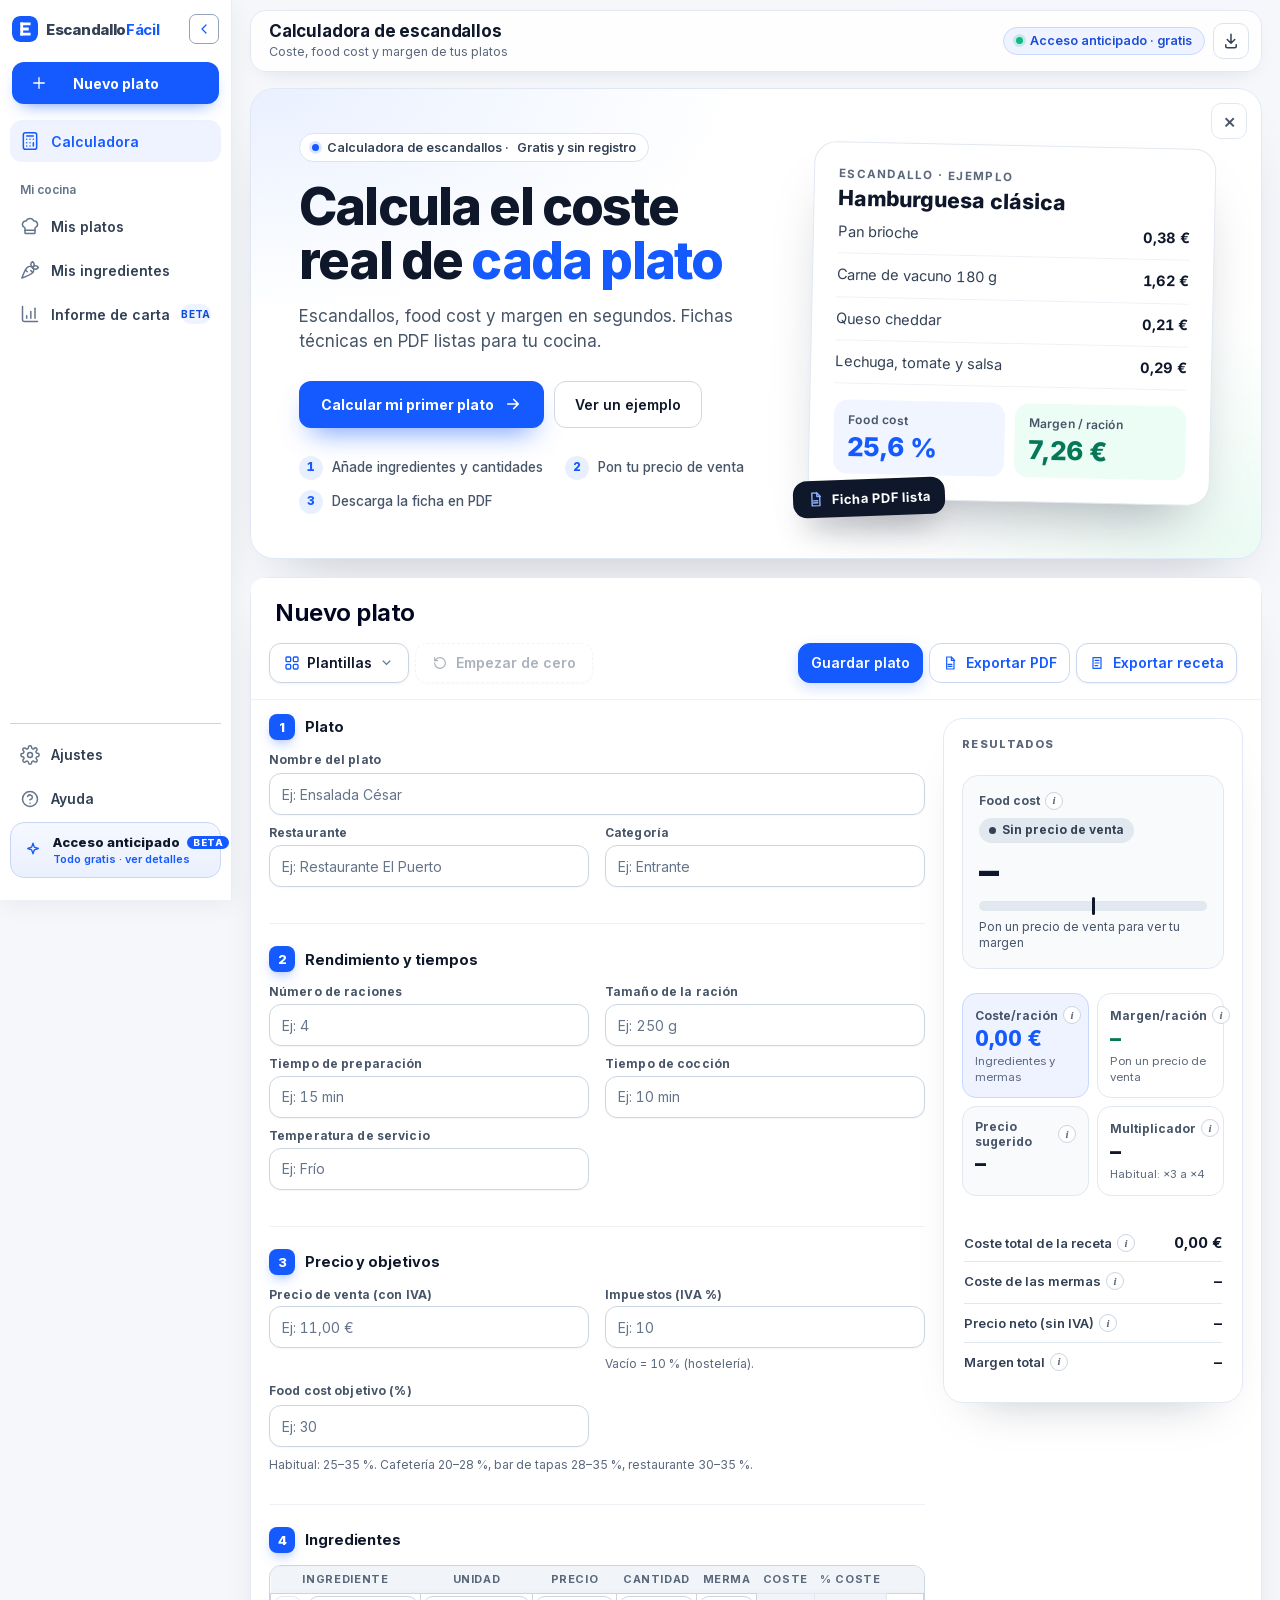
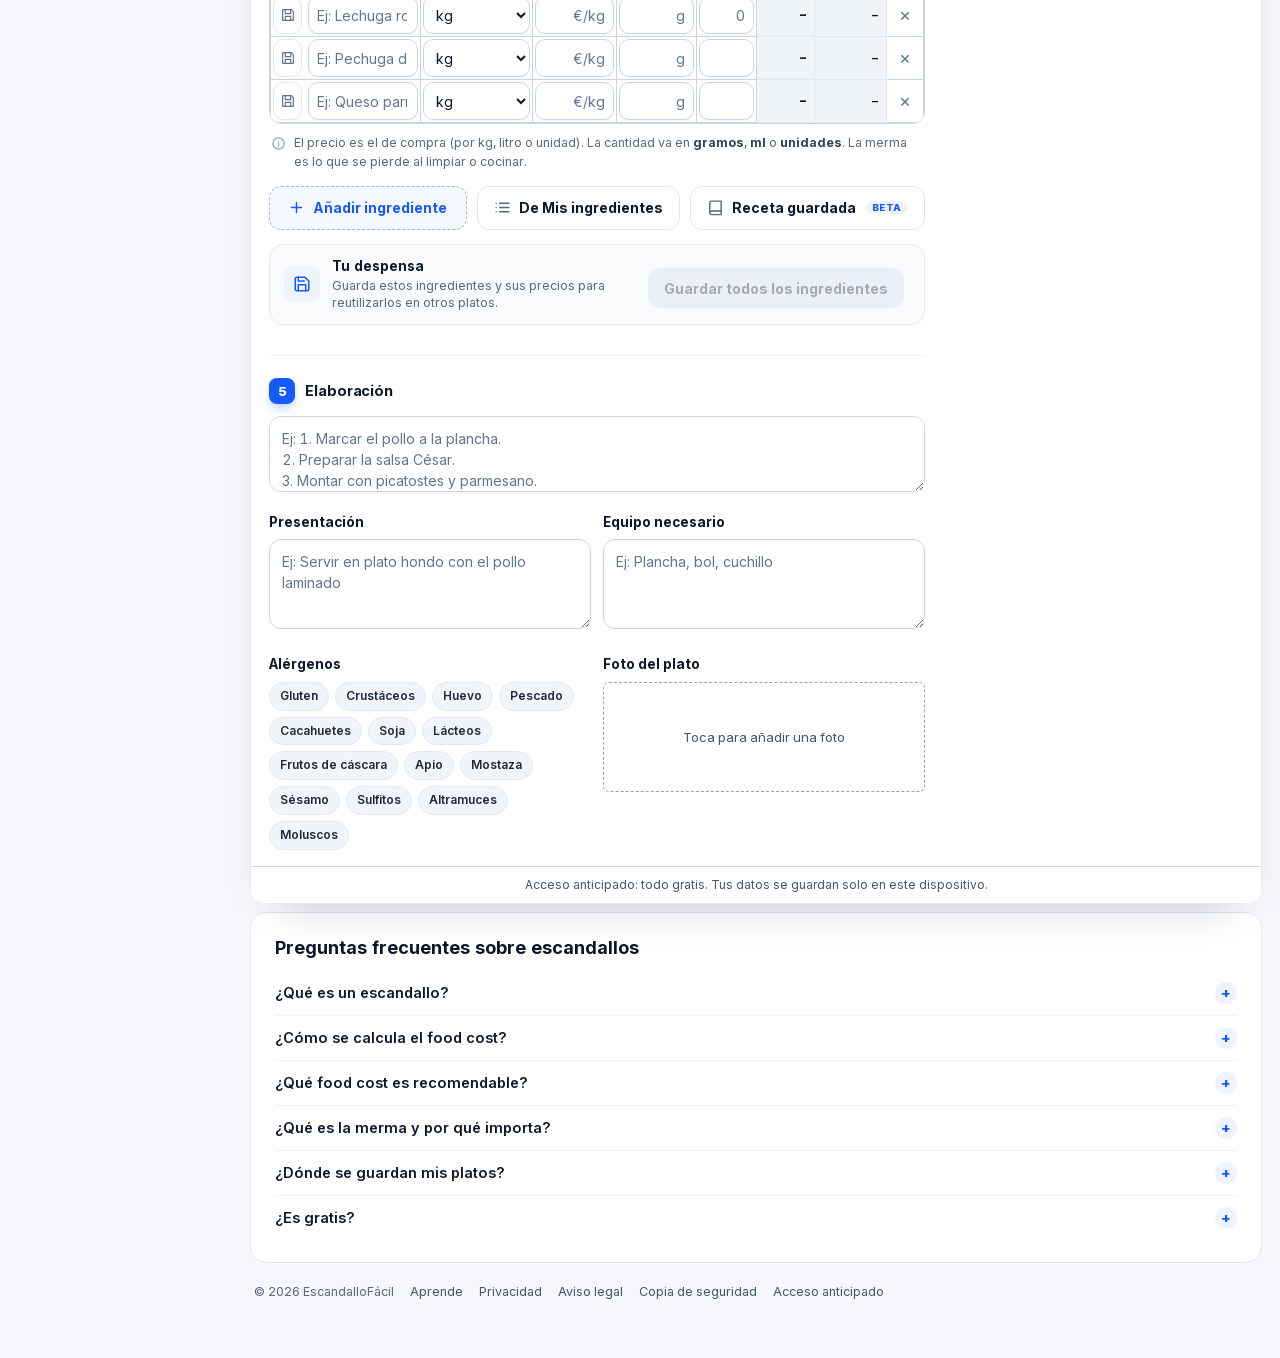
==== index.html @ 2532ffe1 "Separar el primer recuadro de la línea en Ayuda y Ajustes Co-Authored-By: Claude Opus 5.5 <noreply@a" ====
<!DOCTYPE html>
<html lang="es" data-theme="light"><head><meta content="text/html; charset=utf-8" http-equiv="Content-Type"/><meta http-equiv="Content-Security-Policy" content="default-src 'self'; script-src 'self' 'unsafe-inline' https://cdnjs.cloudflare.com https://cloud.umami.is https://gc.zgo.at https://static.cloudflareinsights.com; style-src 'self' 'unsafe-inline'; font-src 'self'; img-src 'self' data: blob:; connect-src 'self' https://cloud.umami.is https://api-gateway.umami.dev https://*.goatcounter.com https://cloudflareinsights.com; base-uri 'self'; form-action 'self'; object-src 'none'"/><meta name="referrer" content="strict-origin-when-cross-origin"/><script>/* Sin cabeceras propias en GitHub Pages: evita que otra web la incruste */if(window.top!==window.self){try{window.top.location=window.self.location}catch(e){document.documentElement.style.display="none"}}</script>
<meta content="width=device-width, initial-scale=1, viewport-fit=cover" name="viewport"/>
<meta content="Calculadora de escandallos gratis para restaurantes y bares. Calcula el coste por ración, el food cost y el margen de tus platos en segundos, sin registro." name="description"/>
<meta content="#ffffff" name="theme-color"/>
<meta content="website" property="og:type"/>
<meta content="Calculadora de escandallos gratis · EscandalloFácil" property="og:title"/>
<meta content="Calcula el coste, el food cost y el margen de tus platos en segundos. Sin registro." property="og:description"/>
<!-- SEO: sustituye escandallofacil.com por tu dominio final (p. ej. escandallofacil.com) en este archivo, robots.txt y sitemap.xml -->
<link href="https://escandallofacil.com/" rel="canonical"/>
<meta content="https://escandallofacil.com/" property="og:url"/>
<meta content="https://escandallofacil.com/og-image.png" property="og:image"/>
<meta content="1200" property="og:image:width"/><meta content="630" property="og:image:height"/>
<meta content="EscandalloFácil: calculadora de escandallos, food cost y margen" property="og:image:alt"/>
<meta content="EscandalloFácil" property="og:site_name"/>
<meta content="es_ES" property="og:locale"/>
<meta content="summary_large_image" name="twitter:card"/>
<meta content="index,follow,max-image-preview:large" name="robots"/>
<script type="application/ld+json">{"@context":"https://schema.org","@type":"WebApplication","name":"EscandalloFácil","url":"https://escandallofacil.com/","applicationCategory":"BusinessApplication","operatingSystem":"Web","inLanguage":"es","description":"Calculadora de escandallos gratis para restaurantes y bares: coste por ración, food cost, margen y fichas técnicas en PDF.","offers":{"@type":"Offer","price":"0","priceCurrency":"EUR"}}</script>
<link href="favicon.ico" rel="icon" sizes="any"/><link href="favicon.svg" rel="icon" type="image/svg+xml"/><link href="apple-touch-icon.png" rel="apple-touch-icon"/><link href="site.webmanifest" rel="manifest"/>
<title>Calculadora de escandallos gratis para restaurantes · EscandalloFácil</title>
<script type="application/ld+json">{"@context": "https://schema.org", "@type": "FAQPage", "mainEntity": [{"@type": "Question", "name": "¿Qué es un escandallo?", "acceptedAnswer": {"@type": "Answer", "text": "Es el desglose del coste de una receta: qué ingredientes lleva, cuánto de cada uno y cuánto cuesta. Con él sabes el coste real por ración y puedes fijar un precio de venta con el margen que necesitas."}}, {"@type": "Question", "name": "¿Cómo se calcula el food cost?", "acceptedAnswer": {"@type": "Answer", "text": "Food cost (%) = coste por ración ÷ precio de venta sin IVA × 100. Por ejemplo, un plato que cuesta 3 € y se vende a 12 € sin IVA tiene un food cost del 25 %. La calculadora lo hace automáticamente a partir de tus ingredientes."}}, {"@type": "Question", "name": "¿Qué food cost es recomendable?", "acceptedAnswer": {"@type": "Answer", "text": "Depende del tipo de negocio, pero muchos restaurantes trabajan con un food cost aproximado de entre el 25 % y el 35 %. Puedes fijar tu propio objetivo y la calculadora te sugiere el precio de venta para alcanzarlo."}}, {"@type": "Question", "name": "¿Qué es la merma y por qué importa?", "acceptedAnswer": {"@type": "Answer", "text": "Es la parte del producto que se pierde al limpiar, pelar o cocinar. Si no la cuentas, el coste real del plato sale más bajo de lo que es. Indica el porcentaje de merma de cada ingrediente y se incluirá en el coste."}}, {"@type": "Question", "name": "¿Dónde se guardan mis platos?", "acceptedAnswer": {"@type": "Answer", "text": "En tu propio navegador, en este dispositivo. No necesitas registrarte y nadie más los ve. Descarga una copia de seguridad de vez en cuando para no perderlos si borras los datos del navegador o cambias de dispositivo."}}, {"@type": "Question", "name": "¿Es gratis?", "acceptedAnswer": {"@type": "Answer", "text": "Sí. EscandalloFácil está en acceso anticipado y todas las funciones son gratuitas. Más adelante llegarán cuentas con sincronización en la nube; lo que guardes en tu dispositivo seguirá siendo tuyo."}}]}</script>
<link as="font" crossorigin="" href="fonts/InterVariable.woff2" rel="preload" type="font/woff2"/>
<style>@font-face{font-family:"Inter";font-style:normal;font-weight:100 900;font-display:swap;src:url("fonts/InterVariable.woff2") format("woff2")}</style>
<style>
:root{--bg:#e2e8f0;--paper:#ffffff;--ink:#14213d;--mute:#64748b;--line:#cbd5e1;--navy:#0b2a5b;--navyink:#ffffff;--cell:#eef2fa;--ok:#18794e;--warn:#b27700;--bad:#c0392b;--okbg:#ddf3e8;--warnbg:#fbefcf;--badbg:#fbe0dc;--lock:#145aff;
box-sizing:border-box;padding-top:env(safe-area-inset-top,0px);padding-bottom:env(safe-area-inset-bottom,0px)}
@media (prefers-color-scheme:dark){:root:not([data-theme="light"]){--bg:#0c1220;--paper:#141d33;--ink:#e6ecfa;--mute:#9aa8c9;--line:#2a3757;--navy:#1d4390;--cell:#1a2542;--ok:#4cc98a;--warn:#e6b341;--bad:#f0756a;--okbg:#17372a;--warnbg:#38301a;--badbg:#3c201d;color-scheme:dark}}
:root[data-theme="dark"]{--bg:#0c1220;--paper:#141d33;--ink:#e6ecfa;--mute:#9aa8c9;--line:#2a3757;--navy:#1d4390;--cell:#1a2542;--ok:#4cc98a;--warn:#e6b341;--bad:#f0756a;--okbg:#17372a;--warnbg:#38301a;--badbg:#3c201d;color-scheme:dark}
*{box-sizing:border-box}
html{scroll-padding-top:env(safe-area-inset-top,0px)}
body{margin:0;background:var(--bg);color:var(--ink);font:15px/1.4 Inter,system-ui,-apple-system,"Segoe UI",sans-serif}
.sheet{max-width:880px;margin:14px auto;background:var(--paper);border:1px solid var(--line);border-radius:6px;overflow:hidden}
.title{background:var(--navy);color:var(--navyink);padding:14px 16px;text-align:center;font-weight:800;font-size:22px;word-break:break-word}
.full{grid-column:1/-1}.f.full>span{flex:0 0 calc((100% - 18px)/2*.46)}.full input{font-weight:800}
@media(max-width:600px){.f.full>span{flex:0 0 46%}}
.title input{background:none;border:0;border-bottom:1px dashed rgba(255,255,255,.4);color:#ffffff;font:800 22px Inter,sans-serif;width:100%;text-align:center;padding:2px}
.title input::placeholder{color:rgba(255,255,255,.6)}
.tools{display:flex;flex-wrap:wrap;gap:6px;padding:10px 12px;border-bottom:1px solid var(--line);background:var(--cell)}
.tools button{font:700 13px Inter,sans-serif;padding:8px 11px;border-radius:6px;border:1px solid var(--line);background:var(--paper);color:var(--ink);cursor:pointer}
.tools .lk::before{content:"🔒 ";font-size:12px}
.tools .sp{flex:1}
.pad{padding:14px}
.h{background:var(--navy);color:var(--navyink);font-weight:800;font-size:13px;padding:6px 10px;margin:16px 0 8px;border-radius:3px}
.grid{display:grid;grid-template-columns:1fr 1fr;gap:10px 18px}
@media(max-width:600px){.grid{grid-template-columns:1fr}}
.f{display:flex;align-items:center;gap:8px}
.f>span{flex:0 0 46%;font-size:13px;font-weight:600;color:var(--mute)}
input,select,textarea{font:inherit;color:var(--ink);background:var(--cell);border:1px solid var(--line);border-radius:4px;padding:7px 8px;width:100%;min-width:0}
input:focus,select:focus,textarea:focus,button:focus-visible{outline:2px solid var(--navy);outline-offset:1px}
.out{background:var(--paper);border:1px solid var(--line);border-radius:4px;padding:7px 8px;font-weight:800;width:100%;min-height:36px}
.tw{overflow-x:auto}
table{border-collapse:collapse;width:100%;min-width:640px}
th{background:var(--navy);color:var(--navyink);font-size:12px;padding:7px 6px;text-align:center}
td{border:1px solid var(--line);padding:0}
td input,td select{border:0;border-radius:0;background:transparent;padding:8px 6px}
td.c{text-align:right;padding:8px 8px;font-weight:600;background:var(--cell);white-space:nowrap}
td.x{width:34px;text-align:center}
.x button{border:0;background:none;color:var(--mute);font-size:18px;cursor:pointer}
.add{margin-top:8px;border:1px dashed var(--line);background:none;color:var(--navy);font:700 13px Inter,sans-serif;padding:8px 12px;border-radius:5px;cursor:pointer}
:root[data-theme="dark"] .add,:root:not([data-theme="light"]) .add{color:inherit}
.tot{display:grid;grid-template-columns:repeat(4,1fr);gap:8px;margin-top:14px}
@media(max-width:600px){.tot{grid-template-columns:1fr 1fr}}
.k{background:var(--cell);border:1px solid var(--line);border-radius:6px;padding:10px}
.k span{display:block;font-size:12px;color:var(--mute);font-weight:600}
.k b{font-size:20px}
.badge{display:inline-block;margin-top:10px;padding:5px 12px;border-radius:99px;font-weight:800;font-size:13px}
.ok{background:var(--okbg);color:var(--ok)}.warn{background:var(--warnbg);color:var(--warn)}.bad{background:var(--badbg);color:var(--bad)}
textarea{min-height:130px;resize:vertical}
.two{display:grid;grid-template-columns:1fr 1fr;gap:12px}
@media(max-width:600px){.two{grid-template-columns:1fr}}
.photo{border:1px dashed var(--line);border-radius:6px;min-height:130px;display:flex;align-items:center;justify-content:center;color:var(--mute);font-size:13px;cursor:pointer;overflow:hidden;text-align:center;padding:8px}
.photo img{max-width:100%;max-height:220px;display:block}
.al{display:flex;flex-wrap:wrap;gap:6px}
.al label{cursor:pointer}
.al input{position:absolute;opacity:0;width:0}
.al span{display:inline-block;padding:6px 11px;border:1px solid var(--line);border-radius:99px;font-size:13px;font-weight:600;background:var(--cell)}
.al input:checked+span{background:var(--navy);color:var(--navyink);border-color:var(--navy)}
.al input:focus-visible+span{outline:2px solid var(--navy);outline-offset:1px}
.foot{padding:12px 14px;color:var(--mute);font-size:12px;text-align:center;border-top:1px solid var(--line)}
dialog{border:1px solid var(--line);border-radius:12px;background:var(--paper);color:var(--ink);max-width:400px;width:calc(100% - 28px);padding:22px}
dialog::backdrop{background:rgba(15,23,42,.6)}
dialog h2{margin:0 0 4px;font-size:21px;font-weight:800}
dialog ul{padding-left:20px;margin:12px 0}
dialog li{margin:5px 0}
.price{font-size:26px;font-weight:800;margin:4px 0}
.price small{font-size:13px;color:var(--mute);font-weight:600}
.cta{width:100%;border:0;background:var(--lock);color:#ffffff;font:800 15px Inter,sans-serif;padding:12px;border-radius:8px;cursor:default;opacity:.85}
.close{width:100%;margin-top:8px;border:0;background:none;color:var(--mute);font:600 14px Inter,sans-serif;padding:8px;cursor:pointer}
.tools .ex{background:var(--navy);color:var(--navyink);border-color:var(--navy)}
.mk{display:none}
@media print{
:root:root:root{--bg:#ffffff;--paper:#ffffff;--ink:#14213d;--mute:#64748b;--line:#cbd5e1;--navy:#0b2a5b;--cell:#eef2fa;color-scheme:light}
body{background:#ffffff;-webkit-print-color-adjust:exact;print-color-adjust:exact}
.sheet{margin:0;border:0;border-radius:0}
.tools,.add,.x,.foot{display:none}
.mk{display:block;text-align:center;color:#5b687c;font-size:12px;padding:10px;border-top:1px solid #cbd5e1}
.tw{overflow:visible}table{min-width:0}
body.rec .cst,body.rec .tot,body.rec #sem,body.rec th:nth-child(3),body.rec td:nth-child(3),body.rec th:nth-child(5),body.rec td:nth-child(5),body.rec th:nth-child(6),body.rec td:nth-child(6),body.rec th:nth-child(7),body.rec td:nth-child(7),th:nth-child(8){display:none}
}
.lkb::before{content:"🔒 ";font-size:12px}
@media screen{.tools{display:grid;grid-template-columns:repeat(4,1fr);gap:8px;padding:12px}.tools .sp{display:none}.tools button{padding:11px 10px;font-size:14px;border-radius:10px;text-align:center}.tools .ex{order:1;grid-column:span 2}.tools .lk{order:2}.tools #limpiar{order:3;grid-column:1/-1;justify-self:center;width:auto;margin-top:12px;padding:9px 22px;background:none;border:1px dashed var(--line);color:var(--mute);font-weight:600}}
.add+.add{margin-left:8px}
@media screen and (max-width:600px){.add+.add{margin-left:0;margin-top:8px}}
@media screen and (max-width:600px){
input,select,textarea{font-size:16px}
.sheet{margin:0;border:0;border-radius:0}
.title{padding:16px 12px;font-size:20px}
.tools{display:grid;grid-template-columns:1fr 1fr;gap:8px;padding:10px}
.tools .sp{display:none}
.tools button{width:100%;padding:13px 6px;font-size:14px}
.tools .ex{order:-1}
.pad{padding:4px 12px 18px}
.grid{grid-template-columns:1fr 1fr;gap:10px}
.f,.f.full{flex-direction:column;align-items:stretch;gap:4px}
.f>span,.f.full>span{flex:none;font-size:12px}
.full{grid-column:1/-1}
.h{margin:22px 0 10px}
.tw{overflow:visible}
table,tbody{display:block;min-width:0;width:100%}
thead{display:none}
tr{display:grid;grid-template-columns:repeat(3,1fr);gap:8px;position:relative;border:1px solid var(--line);border-radius:12px;padding:12px;margin-bottom:10px;background:var(--paper)}
tr td{display:block;border:0;padding:0;min-width:0}
tr td::before{display:block;font-size:11px;font-weight:600;color:var(--mute);margin-bottom:3px;white-space:normal}
tr td:nth-child(1)::before{content:"Ingrediente"}
tr td:nth-child(2)::before{content:"Unidad"}
tr td:nth-child(3)::before{content:"Precio €/ud"}
tr td:nth-child(4)::before{content:"Cantidad"}
tr td:nth-child(5)::before{content:"Merma %"}
tr td:nth-child(6)::before{content:"Coste"}
tr td:nth-child(7)::before{content:"% coste"}
tr td:nth-child(1){grid-column:1/-1;padding-right:40px}
tr td input,tr td select{background:var(--cell);border:1px solid var(--line);border-radius:8px;padding:10px}
tr td.c{text-align:left;padding:10px;border-radius:8px;background:var(--cell);font-weight:700}
tr td.c::before{margin-bottom:1px}
tr td.x{position:absolute;top:6px;right:6px;width:auto;padding:0}
tr td.x::before{content:none}
.x button{font-size:24px;padding:2px 10px}
.add{width:100%;padding:13px}
textarea{min-height:110px}
.tot{gap:8px}
dialog{padding:20px}
.cta,.close{padding:14px}
}
@media screen and (max-width:600px){.tools .ex{grid-column:auto}}
.cta2{width:100%;border:0;background:var(--bad);color:#ffffff;font:800 15px Inter,sans-serif;padding:13px;border-radius:8px;cursor:pointer}
:root{--bg:#e2e8f0;--paper:#ffffff;--ink:#0c1730;--mute:#475569;--line:#94a3b8;--navy:#0b2a5b;--cell:#e8eef9;--field:#ffffff;--focus:#0b2a5b}
@media (prefers-color-scheme:dark){:root:not([data-theme="light"]){--bg:#080d19;--paper:#101828;--ink:#f4f7ff;--mute:#b9c5e0;--line:#42527c;--navy:#2858b5;--cell:#1a2644;--field:#0a1020;--focus:#8db4ff;color-scheme:dark}}
:root[data-theme="dark"]{--bg:#080d19;--paper:#101828;--ink:#f4f7ff;--mute:#b9c5e0;--line:#42527c;--navy:#2858b5;--cell:#1a2644;--field:#0a1020;--focus:#8db4ff;color-scheme:dark}
.sheet{border:1px solid var(--line);box-shadow:0 14px 36px -16px rgba(15,23,42,.45)}
input,select,textarea{background:var(--field);border:1px solid var(--line);color:var(--ink)}
input::placeholder,textarea::placeholder{color:var(--mute);opacity:.7}
select,select option,select optgroup{background-color:var(--field);color:var(--ink)}
select option:checked{background-color:var(--navy);color:#ffffff}
input:focus,select:focus,textarea:focus,button:focus-visible{outline:2px solid var(--focus);outline-offset:1px}
td{border-color:var(--line)}
td input,td select{background:transparent;border:0}
td.c,.k,.al span{border-color:var(--line)}
.k{border:1px solid var(--line)}
.f>span{color:var(--mute);font-weight:700}
.tools button{border-color:var(--line)}
.tools .ex{border-color:var(--navy)}
.photo{border-color:var(--line)}
@media screen and (max-width:600px){tr td input,tr td select{background:var(--field)}}
@media print{:root:root:root{--field:#ffffff;--focus:#0b2a5b}}
.tools #limpiar:disabled{opacity:.45;cursor:not-allowed}
@media screen and (min-width:601px){.tot{grid-template-columns:repeat(3,1fr);gap:12px}}
.tot .k{text-align:center;padding:14px 10px}
.tot .k:nth-child(6){order:3}.tot .k:nth-child(5){order:4}.tot .k:nth-child(3){order:5}.tot .k:nth-child(4){order:6}
#sem{text-align:center}
.intro{max-width:880px;margin:18px auto 0;padding:0 14px;text-align:center}
.intro h1{margin:0 0 4px;font-size:24px;font-weight:800;color:var(--ink)}
.intro p{margin:0 0 12px;color:var(--mute);font-size:15px}
.plans{display:grid;grid-template-columns:1fr 1fr;gap:10px;margin:18px 0 14px}
.plan{position:relative;text-align:left;background:var(--field);border:2px solid var(--line);color:var(--ink);border-radius:12px;padding:14px 10px 10px;cursor:pointer;font-family:inherit}
.plan.on{border-color:var(--navy);background:var(--cell)}
.plan b{font-size:13px}
.plan .pp{display:block;font-weight:800;font-size:22px;margin-top:2px}
.plan .pp small{font-size:12px;color:var(--mute);font-weight:600;margin-left:2px}
.plan em{display:block;font-style:normal;font-size:11px;color:var(--mute);margin-top:3px;line-height:1.3}
.plan .tag{position:absolute;top:-10px;right:8px;background:var(--ok);color:#ffffff;font-style:normal;font-size:11px;font-weight:800;padding:2px 9px;border-radius:99px}
.tools #limpiar:not(:disabled){background:#b9382c;color:#ffffff;border:1px solid #b9382c;font-weight:800;cursor:pointer}
.xc{position:absolute;top:10px;right:12px;width:34px;height:34px;border:0;background:none;color:var(--mute);font-size:28px;line-height:1;cursor:pointer;border-radius:50%}
.xc:hover{background:var(--cell);color:var(--ink)}
dialog h2{padding-right:30px}
.hint{margin:10px 0 0;color:var(--mute);font-size:12.5px}
.photo{position:relative}
.rmph{position:absolute;top:8px;right:8px;width:32px;height:32px;border-radius:50%;border:0;background:rgba(15,23,42,.7);color:#ffffff;font-size:22px;line-height:1;cursor:pointer}
.rmph:hover{background:#0f172a}
.tplbtn{display:flex;align-items:center;gap:10px;width:100%;margin:12px 0 16px;padding:11px 14px;border:1px dashed var(--line);border-radius:12px;background:var(--cell);color:var(--ink);font:700 14px Inter,system-ui,sans-serif;cursor:pointer;text-align:left}
.tplbtn small{color:var(--mute);font-weight:600;font-size:12px}
.tplbtn i{margin-left:auto;font-style:normal;font-size:22px;color:var(--mute);line-height:1}
.tplbtn:hover{border-color:var(--navy)}
dialog.wide{max-width:620px;max-height:88vh}
.tfs{display:flex;flex-wrap:wrap;gap:6px;margin:14px 0}
.tf{border:1px solid var(--line);background:var(--field);color:var(--ink);border-radius:99px;padding:7px 14px;font:700 13px Inter,system-ui,sans-serif;cursor:pointer}
.tf.on{background:var(--navy);color:#ffffff;border-color:var(--navy)}
.tgrid{display:grid;grid-template-columns:repeat(3,1fr);gap:10px}
.tcard{display:flex;flex-direction:column;align-items:center;text-align:center;gap:3px;padding:14px 8px;border:1px solid var(--line);border-radius:14px;background:var(--field);color:var(--ink);cursor:pointer;font-family:inherit}
.tcard:hover{border-color:var(--navy);background:var(--cell)}
.tcard .te{font-size:32px;line-height:1.25}
.tcard b{font-size:14px}
.tcard small{color:var(--mute);font-size:11.5px;line-height:1.3}
@media screen and (max-width:600px){.tplbtn small{display:none}.tgrid{grid-template-columns:1fr 1fr}}
.tpl{margin:12px 0 6px;padding:12px;border:1px solid var(--line);border-radius:12px;background:var(--cell)}
.tpl .th{font-weight:800;font-size:14px;margin-bottom:6px}
.tpl .th small{font-weight:600;color:var(--mute);font-size:12px}
.tg{display:flex;flex-wrap:wrap;gap:6px;align-items:center;margin:6px 0}
.tg b{font-size:12px;color:var(--mute);min-width:56px}
.tc{border:1px solid var(--line);background:var(--paper);color:var(--ink);border-radius:99px;padding:7px 12px;font:600 13px Inter,system-ui,sans-serif;cursor:pointer}
.tc:hover{border-color:var(--navy)}
.tc.on{background:var(--navy);color:#ffffff;border-color:var(--navy)}
@media screen and (max-width:600px){.tg b{flex:0 0 100%;min-width:0}.tpl{padding:10px}}
@media screen and (max-width:600px){.tot .k span{min-height:2.6em;display:flex;align-items:center;justify-content:center}}
@media screen{
input,select,textarea{border-radius:8px;transition:border-color .15s,box-shadow .15s,background-color .15s;box-shadow:inset 0 1px 2px rgba(15,23,42,.06)}
input:hover,select:hover,textarea:hover{border-color:var(--mute)}
input:focus,select:focus,textarea:focus{outline:0;border-color:var(--focus);box-shadow:0 0 0 3px color-mix(in srgb,var(--focus) 22%,transparent)}
.f>span{font-size:13px;letter-spacing:.01em}
.title input{border-bottom-style:solid;border-bottom-color:rgba(255,255,255,.3);border-radius:0;box-shadow:none}
.title input:focus{box-shadow:none;border-bottom-color:#ffffff}
td input,td select{box-shadow:none;border-radius:6px}
td input:hover,td select:hover{background:color-mix(in srgb,var(--cell) 60%,transparent)}
td input:focus,td select:focus{background:var(--field);box-shadow:inset 0 0 0 2px var(--focus)}
tbody tr{transition:background-color .15s}
tbody tr:hover{background:color-mix(in srgb,var(--cell) 45%,transparent)}
input[type=number]{-moz-appearance:textfield;appearance:textfield}
input[type=number]::-webkit-inner-spin-button,input[type=number]::-webkit-outer-spin-button{-webkit-appearance:none;margin:0}
td input.p,td input.q,td input.m{text-align:right;font-variant-numeric:tabular-nums}
textarea{line-height:1.5}
}
@media screen and (max-width:600px){td input,td select{border:1px solid var(--line);box-shadow:none}td input:focus,td select:focus{border-color:var(--focus);box-shadow:0 0 0 3px color-mix(in srgb,var(--focus) 22%,transparent)}}
.vh{position:absolute;width:1px;height:1px;opacity:0;overflow:hidden;pointer-events:none}
.photo:focus-visible{outline:2px solid var(--focus);outline-offset:2px}
.pbtn{display:flex;align-items:center;gap:12px;width:100%;margin-bottom:8px;padding:14px 16px;border:1px solid var(--line);border-radius:12px;background:var(--field);color:var(--ink);font:700 15px Inter,system-ui,sans-serif;cursor:pointer;text-align:left}
.pbtn span{font-size:22px}.pbtn:hover{border-color:var(--navy);background:var(--cell)}
.tplx{margin:4px 0 18px;padding:14px 0 4px;border-bottom:1px solid var(--line)}
.tplh{display:flex;flex-wrap:wrap;align-items:flex-end;justify-content:space-between;gap:10px 16px;margin-bottom:10px}
.tplh b{display:block;font:800 15px Inter,system-ui,sans-serif}
.tplh small{display:block;color:var(--mute);font-size:12.5px;margin-top:2px}
.tplx .tfs{margin:0}
.tplx .tf{padding:5px 12px;font-size:12.5px}
.tcard.on{border-color:var(--navy);background:var(--cell);box-shadow:inset 0 0 0 1px var(--navy)}
@media print{.tplx{display:none}}
.tstrip{display:flex;gap:10px;overflow-x:auto;scroll-snap-type:x mandatory;padding:2px 2px 12px;scrollbar-width:thin;-webkit-overflow-scrolling:touch}
.tstrip .tcard{flex:0 0 132px;scroll-snap-align:start;padding:12px 8px;transition:border-color .15s,background-color .15s,transform .15s}
.tstrip .tcard:hover{transform:translateY(-2px)}
.tstrip .tcard .te{font-size:26px}
.tstrip .tcard b{font-size:13px;line-height:1.25}
@media screen and (max-width:600px){.tstrip{margin:0 -4px}.tstrip .tcard{flex-basis:118px}.tplx .tfs{width:100%}}
@media screen and (min-width:601px){
td{padding:3px}
td input,td select{border:1px solid var(--line);border-radius:6px;background:var(--field);padding:8px 8px}
td input:hover,td select:hover{border-color:var(--mute);background:var(--field)}
td input:focus,td select:focus{border-color:var(--focus);background:var(--field);box-shadow:0 0 0 3px color-mix(in srgb,var(--focus) 22%,transparent)}
td.c{padding:8px}
td:nth-child(2){min-width:112px}
td select{padding:8px 4px 8px 6px;text-overflow:clip}
}

:root:root:root{--bg:#0f172a;--paper:#0f172a;--cell:#0f172a;--field:#0f172a;--line:#1e293b;--mute:#94a3b8;--ink:#f1f5f9;--navy:#145aff;--focus:#145aff;color-scheme:dark}
body{background:radial-gradient(900px 420px at 50% -140px,rgba(20,90,255,.14),transparent),#0f172a}
.nav{position:sticky;top:0;z-index:50;background:rgba(15,23,42,.8);backdrop-filter:blur(14px);-webkit-backdrop-filter:blur(14px);border-bottom:1px solid var(--line)}
.nav-in{max-width:1000px;margin:0 auto;display:flex;align-items:center;gap:14px;padding:10px 16px}
.brand{display:flex;align-items:center;gap:9px;font-weight:800;font-size:17px;color:var(--ink);text-decoration:none;letter-spacing:-.02em;white-space:nowrap}
.brand b{color:#145aff}
.logo{width:28px;height:28px;border-radius:8px;display:grid;place-items:center;background:#145aff;color:#ffffff;font-size:15px}
.links{display:flex;gap:2px;margin-left:10px}
.links button{background:none;border:0;color:var(--mute);font:600 14px Inter,system-ui,sans-serif;padding:8px 12px;border-radius:8px;cursor:pointer;white-space:nowrap}
.links button:hover{background:var(--cell);color:var(--ink)}
.links .lk::before{content:"🔒 ";font-size:10px}
.acct{margin-left:auto;display:flex;gap:8px}
.acct button{font:700 14px Inter,system-ui,sans-serif;padding:9px 15px;border-radius:9px;cursor:pointer;white-space:nowrap}
.ghost{background:transparent;border:1px solid var(--line);color:var(--ink)}
.ghost:hover{border-color:var(--mute)}
.prim{border:0;color:#ffffff;background:#145aff}
.prim:hover{filter:brightness(1.1)}
.intro{padding:38px 16px 10px;max-width:none}
.intro h1{font-size:clamp(28px,5vw,42px);letter-spacing:-.035em;background:linear-gradient(180deg,#ffffff,#94a3b8);-webkit-background-clip:text;background-clip:text;color:transparent}
.intro p{color:var(--mute);max-width:560px;margin:8px auto 18px;font-size:16px}
.sheet{max-width:980px;background:var(--paper);border:1px solid var(--line);border-radius:18px;box-shadow:0 40px 90px -40px #0f172a,0 0 0 1px rgba(255,255,255,.02) inset;overflow:hidden}
.title{background:linear-gradient(180deg,#0f172a,#0f172a);border-bottom:1px solid var(--line);color:var(--ink);text-align:left;padding:20px 24px;font-size:22px;letter-spacing:-.02em}
.tools{display:flex;flex-wrap:wrap;gap:8px;align-items:center;background:var(--paper);border-bottom:1px solid var(--line);padding:12px 24px}
.tools button{width:auto;grid-column:auto;order:0;margin:0;padding:10px 16px;border-radius:10px;font-size:14px}
.tools .lk{order:1}.tools #limpiar{order:2;justify-self:auto;margin:0;padding:10px 16px}.tools .sp{display:block;flex:1;order:3}.tools .ex{order:4;grid-column:auto;background:var(--cell);border:1px solid var(--line);color:var(--ink)}
.tools .ex:hover{border-color:var(--navy)}
.tools #bpdf{background:#145aff;border:0;color:#ffffff}
.pad{padding:8px 24px 26px}
.h{background:none;border:0;border-bottom:1px solid var(--line);border-radius:0;color:var(--mute);font:800 12px Inter,system-ui,sans-serif;letter-spacing:.12em;text-transform:uppercase;padding:0 0 10px;margin:30px 0 14px;position:relative}
.h::after{content:"";position:absolute;left:0;bottom:-1px;width:38px;height:2px;background:#145aff}
input,select,textarea{background:var(--field);border-color:var(--line);border-radius:10px}
input:focus,select:focus,textarea:focus{border-color:var(--focus);box-shadow:0 0 0 3px rgba(20,90,255,.22)}
.tw{border:1px solid var(--line);border-radius:12px;overflow:hidden}
th{background:#0f172a;color:var(--mute);font-size:11px;text-transform:uppercase;letter-spacing:.06em}
td.c{background:#0f172a}
.k{background:linear-gradient(180deg,#0f172a,#0f172a);border:1px solid var(--line);border-radius:14px}
.tot .k b{font-size:24px}
.tcard{background:var(--cell);border-color:var(--line)}
.tcard:hover,.tcard.on{border-color:#145aff;box-shadow:0 0 0 1px #145aff inset}
.tf.on,.tc.on{background:#145aff;color:#ffffff;border-color:transparent}
.al input:checked+span{background:#145aff;border-color:#145aff;color:#ffffff}
.foot{background:var(--paper);border-top:1px solid var(--line)}
dialog{background:#0f172a;border:1px solid #1e293b;border-radius:18px}
dialog::backdrop{background:rgba(15,23,42,.74);backdrop-filter:blur(4px)}
.plan.on{border-color:#145aff}
.f.lg{flex-direction:column;align-items:stretch;gap:5px;margin-bottom:10px}.f.lg>span{flex:none}
.mo{display:none}
@media screen and (max-width:700px){
.nav-in{flex-wrap:wrap;gap:8px 10px;padding:8px 12px}
.links{order:3;width:100%;margin:0;overflow-x:auto;gap:4px;padding-bottom:2px}
.acct button{padding:8px 11px;font-size:13px}
.intro{padding-top:26px}
.title{padding:16px;font-size:20px}
.tools{padding:12px;display:grid;grid-template-columns:1fr 1fr}
.tools .sp{display:none}.tools button{width:100%}.tools .ex{order:0}.tools .lk{order:1}.tools #limpiar{order:2;grid-column:1/-1;width:100%}
.pad{padding:4px 12px 18px}
}
@media screen and (max-width:700px){
.brand{font-size:15px;gap:7px}.logo{width:24px;height:24px;font-size:13px;border-radius:7px}
.acct{gap:6px}.acct button{padding:7px 10px;font-size:12.5px}
.mo{display:none}.d{display:none}.mo{display:inline}.links{justify-content:space-between}.links button{padding:7px 6px;font-size:12.5px}.links .lk::before{display:none}
}

:root:root:root{--bg:#0f172a;--paper:#0f172a;--cell:#0f172a;--field:#1e293b;--line:#1e293b;--edge:#475569;--mute:#94a3b8;--ink:#f1f5f9;--navy:#145aff;--focus:#145aff}
body{background:radial-gradient(900px 420px at 50% -140px,rgba(20,90,255,.13),transparent),#0f172a}
.logo{background:none;overflow:hidden}.logo svg{width:100%;height:100%;display:block}
.brand b{color:#145aff}
.prim,.tools .ex,.tools #bpdf{background:#145aff;border:0;color:#ffffff}
.prim:hover,.tools .ex:hover,.tools #bpdf:hover{background:#145aff;filter:none}
.tf.on,.tc.on,.al input:checked+span{background:#145aff;color:#ffffff;border-color:#145aff}
.links{gap:8px}
.links button{background:#0f172a;border:1px solid var(--edge);color:var(--ink);padding:8px 13px;border-radius:10px;display:flex;align-items:center;gap:7px}
.links button:hover{border-color:#145aff;background:#1e293b;color:#ffffff}
.links .lk::before{content:none}.links .lk::after{content:"🔒";font-size:10px;opacity:.65}
.links .ic{font-size:15px;line-height:1}
input,select,textarea{background:var(--field);border:1px solid var(--edge);box-shadow:inset 0 1px 2px rgba(15,23,42,.35)}
input:hover,select:hover,textarea:hover{border-color:#64748b}
input:focus,select:focus,textarea:focus{background:#1e293b;border-color:#145aff;box-shadow:0 0 0 3px rgba(20,90,255,.22)}
input::placeholder,textarea::placeholder{color:#64748b}
td input,td select{background:var(--field);border:1px solid var(--edge)}
td input:hover,td select:hover{border-color:#64748b;background:var(--field)}
td input:focus,td select:focus{border-color:#145aff;background:#1e293b;box-shadow:0 0 0 3px rgba(20,90,255,.22)}
td.c,.k{background:#0f172a;box-shadow:none}
td.c{color:var(--mute)}
.k{border:1px solid var(--line)}
.tcard{background:#0f172a}
.tplbtn{border-color:var(--edge)}
.tools button:not(.ex){border-color:var(--edge)}
@media screen and (max-width:700px){
tr td input,tr td select{border-color:var(--edge);background:var(--field)}
.links{gap:5px}.links button{padding:7px 6px;font-size:12px;gap:4px;border-radius:9px}.links .ic,.links .lk::after{display:none}
}

/* ===== Sistema de diseño v2: tokens y componentes (capa final) ===== */
:root:root:root{--bg:#0f172a;--paper:#0f172a;--cell:#0f172a;--field:#0f172a;--line:#1e293b;--edge:#334155;--mute:#94a3b8;--ink:#f1f5f9;--navy:#f1f5f9;--focus:#f1f5f9;--gold:#d9a441;--ok:#145aff;--warn:#f0b04a;--bad:#f2705f;--okbg:rgba(20,90,255,.14);--warnbg:rgba(240,176,74,.14);--badbg:rgba(242,112,95,.14);--serif:Fraunces,Georgia,serif;color-scheme:dark}
body{background:#0f172a;font-variant-numeric:tabular-nums}
.nav{background:rgba(15,23,42,.88)}.brand b{color:var(--gold)}
.prim{background:var(--gold);color:#1b1407}.prim:hover{background:#e6b556;filter:none}
.links button{background:var(--cell)}.links button:hover{border-color:var(--gold);background:var(--field)}
.intro{max-width:1180px;margin:0 auto;padding:26px 20px 4px;text-align:left}
.intro h1{font:600 clamp(26px,3.4vw,38px) var(--serif);letter-spacing:-.02em;background:none;-webkit-background-clip:border-box;background-clip:border-box;color:var(--ink);margin:0}
.intro p{margin:6px 0 0;font-size:15px;max-width:640px;color:var(--mute)}
.sheet{max-width:1180px;margin:16px auto 44px;background:var(--paper);border-radius:16px;box-shadow:0 30px 70px -40px #0f172a}
.title{font:600 24px var(--serif);background:var(--paper);border-bottom:1px solid var(--line);padding:18px 28px;letter-spacing:-.01em}
.tools{padding:12px 28px;background:var(--paper)}
.tools .ex,.tools #bpdf{background:var(--ink);color:#0f172a;border:0}.tools .ex:hover,.tools #bpdf:hover{background:#ffffff}
.tools #limpiar:not(:disabled){background:transparent;color:var(--bad);border:1px solid var(--bad);font-weight:700}
.tools #limpiar:not(:disabled):hover{background:var(--badbg)}
.pad{display:grid;grid-template-columns:minmax(0,1fr) 330px;column-gap:30px;padding:6px 28px 30px}
.pad>*{grid-column:1}.pad>.res{grid-column:2;grid-row:1/span 40;align-self:start;position:sticky;top:78px;margin-top:18px}
.tplx{padding:0;border:0;background:none;margin:14px 0 4px}
.tstrip{display:flex;gap:8px;overflow-x:auto;padding:4px 2px 10px;scrollbar-width:thin}
.tcard{flex:0 0 auto;flex-direction:row;gap:8px;padding:8px 14px;border-radius:99px;align-items:center;background:var(--cell);box-shadow:none}
.tcard .te{font-size:18px;line-height:1}.tcard small{display:none}.tcard b{font-size:13px;white-space:nowrap}
.tcard:hover{border-color:var(--ink)}.tcard.on{background:var(--ink);color:#0f172a;border-color:var(--ink);box-shadow:none}
.tf.on,.tc.on,.al input:checked+span{background:var(--ink);color:#0f172a;border-color:var(--ink)}
.al input:checked+span::before{content:"✓ "}
.grid{gap:10px 20px}.gh{grid-column:1/-1;margin:18px 0 0;font:800 11px Inter,sans-serif;letter-spacing:.12em;text-transform:uppercase;color:var(--mute)}.gh:first-child{margin-top:6px}
.f>span{color:var(--mute);font-size:13px;font-weight:600}
.h::after{background:var(--gold)}
input:focus,select:focus,textarea:focus,td input:focus,td select:focus{border-color:var(--ink);background:var(--field);box-shadow:0 0 0 3px rgba(241,245,249,.16)}
button:focus-visible,a:focus-visible,summary:focus-visible{outline:2px solid var(--ink);outline-offset:2px}
th{background:#0f172a}td.c{background:#0f172a}.x button:hover{color:var(--bad)}
.res{display:flex;flex-direction:column;gap:12px;background:var(--cell);border:1px solid var(--line);border-radius:14px;padding:18px;box-shadow:0 24px 50px -34px #0f172a}
.resh{font:800 11px Inter,sans-serif;letter-spacing:.12em;text-transform:uppercase;color:var(--mute)}
.res #sem{order:1;text-align:left}.res #sem .badge{margin:0;font-size:13px}
.badge.ok::before{content:"✓ "}.badge.warn::before{content:"! "}.badge.bad::before{content:"✕ "}
.res .tot{order:2;display:grid;grid-template-columns:1fr 1fr;gap:10px;margin:0}
.res .tot .k{text-align:left;background:var(--paper);border:1px solid var(--line);border-radius:12px;padding:12px}
.res .tot .k span{display:block;min-height:0;font-size:11.5px;color:var(--mute);font-weight:700}
.res .tot .k b{font:600 24px var(--serif);display:block;margin-top:2px}
.res .tot .k:nth-child(3){grid-column:1/-1;order:0}.res .tot .k:nth-child(3) b{font-size:42px;line-height:1.1}
.res .tot .k:nth-child(4){order:1}.res .tot .k:nth-child(6){order:2}
.res .tot .k:nth-child(1),.res .tot .k:nth-child(2),.res .tot .k:nth-child(5){grid-column:1/-1;display:flex;justify-content:space-between;align-items:baseline;padding:10px 12px}
.res .tot .k:nth-child(1){order:3}.res .tot .k:nth-child(2){order:4}.res .tot .k:nth-child(5){order:5}
.res .tot .k:nth-child(1) b,.res .tot .k:nth-child(2) b,.res .tot .k:nth-child(5) b{font:700 16px Inter,sans-serif;margin:0}
.gauge{position:relative;height:8px;margin-top:12px;border-radius:99px;background:#0f172a;border:1px solid var(--line)}
.gauge i{display:block;height:100%;width:0;border-radius:99px;background:var(--mute);transition:width .3s}
.gauge u{position:absolute;top:-5px;bottom:-5px;width:2px;background:var(--ink);left:0}
.gauge.ok i{background:var(--ok)}.gauge.warn i{background:var(--warn)}.gauge.bad i{background:var(--bad)}
.gl{display:block;margin-top:7px;font-size:11.5px;color:var(--mute)}
.plan.on{border-color:var(--gold)}
@media (max-width:1000px){.pad{display:block;padding:6px 20px 26px}.pad>.res{position:static;margin:22px 0}}
@media (max-width:700px){.pad{padding:4px 12px 18px}.title{padding:16px;font-size:21px}.tools{padding:12px}.res{padding:14px}.res .tot .k:nth-child(3) b{font-size:36px}}
@media (prefers-reduced-motion:reduce){*{transition:none!important;animation:none!important}}
@media screen and (max-width:900px){.nav-in{flex-wrap:wrap;gap:8px 12px}.links{order:3;width:100%;margin:0;overflow-x:auto}}
.nav-in{max-width:1180px}
.grid .f,.grid .f.full{flex-direction:column;align-items:stretch;gap:5px}.grid .f>span,.grid .f.full>span{flex:none}
@media print{body.rec .res{display:none}}

/* ===== v3: SaaS futurista y compacto ===== */
:root:root:root{--bg:#0f172a;--paper:#0f172a;--cell:#0f172a;--field:#0f172a;--line:#1e293b;--edge:#334155;--mute:#94a3b8;--ink:#e2e8f0;--navy:#145aff;--focus:#145aff;--gold:#145aff;--gold2:#145aff;--ok:#145aff;--warn:#fbbf24;--bad:#fb7185;--okbg:rgba(20,90,255,.12);--warnbg:rgba(251,191,36,.12);--badbg:rgba(251,113,133,.12);--serif:Inter,system-ui,sans-serif;--acc-ink:#ffffff}
body{background:radial-gradient(900px 420px at 15% -80px,rgba(20,90,255,.12),transparent 65%),radial-gradient(700px 360px at 95% -60px,rgba(20,90,255,.08),transparent 65%),#0f172a}
body::before{content:"";position:fixed;inset:0;z-index:0;pointer-events:none;background-image:linear-gradient(rgba(255,255,255,.028) 1px,transparent 1px),linear-gradient(90deg,rgba(255,255,255,.028) 1px,transparent 1px);background-size:44px 44px;-webkit-mask-image:linear-gradient(#0f172a,transparent 55%);mask-image:linear-gradient(#0f172a,transparent 55%)}
.intro,.sheet{position:relative;z-index:1}
.nav{background:rgba(15,23,42,.72);border-bottom:1px solid rgba(255,255,255,.06)}.nav-in{padding:8px 16px}
.brand b{color:var(--gold)}
.prim{background:var(--gold);color:var(--acc-ink);border:0;box-shadow:0 0 0 1px rgba(20,90,255,.4),0 6px 22px -8px rgba(20,90,255,.6)}.prim:hover{background:#145aff}
.links button{background:transparent;border-color:var(--line);padding:6px 11px;font-size:13px}.links button:hover{border-color:var(--gold);background:rgba(20,90,255,.07)}
.intro{padding:20px 20px 2px}
.pill{display:inline-block;margin-bottom:8px;padding:3px 10px;border:1px solid rgba(20,90,255,.35);border-radius:99px;color:var(--gold);background:rgba(20,90,255,.08);font:700 11px Inter,sans-serif;letter-spacing:.06em;text-transform:uppercase}
.intro h1{font:700 clamp(24px,3vw,32px) var(--serif);letter-spacing:-.03em}
.intro p{font-size:14px;margin-top:4px}
.sheet{margin:12px auto 36px;border-radius:14px;border:1px solid var(--line);box-shadow:0 0 0 1px rgba(255,255,255,.02) inset,0 40px 90px -50px #0f172a,0 0 80px -60px rgba(20,90,255,.5)}
.title{padding:12px 20px;font:700 20px var(--serif)}
.tools{padding:9px 20px}.tools button{padding:7px 13px;font-size:13px;border-radius:8px}
.tools .ex,.tools #bpdf{background:var(--ink);color:#07101a}.tools .ex:hover,.tools #bpdf:hover{background:#ffffff}
.pad{padding:2px 20px 20px;column-gap:22px;grid-template-columns:minmax(0,1fr) 310px}
.tstrip{padding:2px 1px 8px}.tcard{padding:6px 12px;background:var(--cell)}
.tcard.on{background:rgba(20,90,255,.14);color:var(--ink);border-color:var(--gold);box-shadow:0 0 0 1px var(--gold) inset}
.tf.on,.tc.on,.al input:checked+span{background:var(--gold);color:var(--acc-ink);border-color:var(--gold)}
.grid{gap:8px 14px}.gh{margin:12px 0 0;color:var(--gold);opacity:.85}.f>span,.grid .f>span{font-size:12px}
input,select,textarea{padding:7px 10px;font-size:14px;border-radius:8px;background:var(--field)}
input:focus,select:focus,textarea:focus,td input:focus,td select:focus{border-color:var(--gold);box-shadow:0 0 0 3px rgba(20,90,255,.18)}
button:focus-visible,a:focus-visible{outline:2px solid var(--gold)}
.h{margin:20px 0 10px;padding-bottom:8px}.h::after{background:var(--gold)}
th{background:#0f172a;padding:7px 6px}td input,td select{padding:6px 8px}td.c{background:#0f172a}
.res{background:linear-gradient(180deg,#0f172a,#0f172a);border-radius:12px;padding:14px;gap:10px;margin-top:12px;box-shadow:0 0 0 1px rgba(20,90,255,.08) inset}
.res .tot .k{background:#0f172a;border-radius:10px;padding:10px}
.res .tot .k b{font:700 21px var(--serif)}
.res .tot .k:nth-child(3) b{font-size:38px;letter-spacing:-.03em}
.res .tot .k:nth-child(1) b,.res .tot .k:nth-child(2) b,.res .tot .k:nth-child(5) b{font:600 15px Inter,sans-serif}
.gauge{background:#0f172a}
textarea{min-height:90px}.foot{padding:10px 14px}.plan.on{border-color:var(--gold)}
@media (max-width:1000px){.pad{padding:2px 16px 18px}}
@media (max-width:700px){.pad{padding:2px 10px 16px}.title{padding:12px 14px;font-size:18px}.intro{padding:16px 14px 0}}
@media (max-width:700px){.links{gap:5px;justify-content:space-between}.links button{padding:6px 6px;font-size:12px;gap:4px}.links .ic,.links .lk::after{display:none}}

/* ===== v4: app con barra lateral, celdas y botones nuevos ===== */
:root:root:root{--bg:#0f172a;--paper:#0f172a;--cell:#0f172a;--field:#0f172a;--line:#1e293b;--edge:#1e293b;--mute:#94a3b8;--ink:#e2e8f0}
body{background:radial-gradient(800px 380px at 20% -80px,rgba(20,90,255,.1),transparent 65%),#0f172a}
.app{display:grid;grid-template-columns:232px minmax(0,1fr);min-height:100vh;position:relative;z-index:1;transition:grid-template-columns .2s}
.app.collapsed{grid-template-columns:64px minmax(0,1fr)}
.side{position:sticky;top:0;height:100vh;height:100dvh;display:flex;flex-direction:column;gap:8px;background:#0f172a;border-right:1px solid var(--line);padding:12px 10px 22px;overflow:hidden;z-index:60}
.side-top{display:flex;align-items:center;justify-content:space-between;gap:6px;padding:2px 2px 8px}
.side .brand{font-size:15px;gap:8px;min-width:0}.side .logo{flex:0 0 26px;width:26px;height:26px}
.sbtn{flex:0 0 auto;width:26px;height:26px;border:1px solid var(--line);background:transparent;color:var(--mute);border-radius:7px;cursor:pointer;line-height:1;transition:transform .2s}
.sbtn:hover{color:var(--ink);border-color:var(--edge)}
.app.collapsed .sbtn{transform:rotate(180deg)}
.snav{display:flex;flex-direction:column;gap:2px;overflow-y:auto;flex:1;min-height:0}
.sgrp{margin:12px 8px 4px;font:800 10px Inter,sans-serif;letter-spacing:.12em;text-transform:uppercase;color:#475569}
.si{display:flex;align-items:center;gap:10px;width:100%;padding:7px 9px;border:0;background:transparent;color:#cbd5e1;font:600 13px Inter,sans-serif;border-radius:8px;cursor:pointer;text-align:left;white-space:nowrap;transition:background .15s,color .15s}
.si:hover{background:rgba(255,255,255,.05);color:#ffffff}.si.on{background:rgba(20,90,255,.12);color:#145aff}
.si .ic{flex:0 0 20px;text-align:center;font-size:15px;line-height:1}.si .tx{flex:1;overflow:hidden;text-overflow:ellipsis}.si .lock{font-size:10px;opacity:.55}
.side-bot{display:flex;flex:0 0 auto;flex-direction:column;gap:8px;border-top:1px solid var(--line);padding-top:10px}
.spro{display:flex;align-items:center;gap:10px;width:100%;padding:9px;border:1px solid rgba(20,90,255,.35);background:linear-gradient(135deg,rgba(20,90,255,.16),rgba(20,90,255,.08));color:#f0f4fe;border-radius:10px;cursor:pointer;text-align:left;font:600 12px Inter,sans-serif;white-space:nowrap}
.spro:hover{border-color:#145aff}.spro .ic{flex:0 0 20px;text-align:center;color:#145aff}.spro b{display:block;font-size:13px}.spro small{color:#64748b;font-size:11px}
.app.collapsed .tx,.app.collapsed .sgrp,.app.collapsed .bn,.app.collapsed .lock{display:none}
.app.collapsed .si,.app.collapsed .spro{justify-content:center;padding:9px 0}.app.collapsed .side-top{flex-direction:column}.app.collapsed .snav .sgrp+.si{margin-top:0}
.main{min-width:0;padding:0 18px 30px}
.intro{display:flex;align-items:center;gap:12px;max-width:1120px;margin:0 auto;padding:16px 2px 4px;text-align:left}
.intro h1{font:700 clamp(20px,2.2vw,26px) var(--serif);letter-spacing:-.025em;margin:0}.intro p{font-size:13px;margin:2px 0 0;color:var(--mute);max-width:none}
.hamb{display:none;flex:0 0 auto;width:38px;height:38px;border:1px solid var(--edge);background:var(--cell);color:var(--ink);border-radius:9px;font-size:18px;cursor:pointer}
.sheet{max-width:1120px;margin:10px auto 0;overflow:visible;border-radius:14px;background:var(--paper)}
.title{border-radius:13px 13px 0 0;padding:10px 18px;font:700 18px var(--serif)}
.foot{border-radius:0 0 13px 13px}
.tools{padding:8px 18px;gap:6px}
.tools button,.add,.pbtn{height:32px;padding:0 12px;border-radius:8px;font:700 12.5px Inter,sans-serif;border:1px solid var(--edge);background:rgba(255,255,255,.04);color:var(--ink);box-shadow:inset 0 1px 0 rgba(255,255,255,.05);transition:background .15s,border-color .15s,transform .1s;display:inline-flex;align-items:center;gap:6px}
.tools button:hover,.add:hover{background:rgba(255,255,255,.09);border-color:#475569}.tools button:active{transform:translateY(1px)}
.tools .ex,.tools #bpdf{background:#145aff;border-color:#145aff;color:#ffffff;box-shadow:0 0 0 1px rgba(20,90,255,.25),0 6px 20px -10px #145aff}
.tools .ex:hover,.tools #bpdf:hover{background:#145aff;border-color:#145aff}
.tools .lk{order:1}.tools #limpiar:not(:disabled){background:transparent;color:var(--bad);border-color:rgba(251,113,133,.5)}
.pad{padding:0 18px 16px;column-gap:18px;grid-template-columns:minmax(0,1fr) 300px}
.pad>.res{top:14px}
input,select,textarea{height:32px;padding:0 10px;border:1px solid var(--edge);border-radius:8px;background:var(--field);font-size:13px;box-shadow:inset 0 1px 2px rgba(15,23,42,.3)}
textarea{height:auto;padding:8px 10px;min-height:76px}
input:hover,select:hover,textarea:hover{border-color:#475569}
.grid{gap:7px 12px}.gh{margin:10px 0 0;font-size:10px}.grid .f{gap:3px}.f>span,.grid .f>span{font-size:11.5px}
.tstrip{padding:0 1px 6px}.tcard{padding:5px 11px}.tcard b{font-size:12.5px}.tplx{margin:10px 0 2px}.tplx .tplh,.tplx p{font-size:12px}
.h{margin:14px 0 8px;padding-bottom:6px;font-size:10.5px}
th{padding:6px;font-size:10px}td{padding:2px}td input,td select{height:30px;padding:0 8px;border-radius:7px}td.c{font-size:12.5px}
.hint{font-size:11.5px;margin:6px 0 0}.add{margin-top:8px}
.res{padding:12px;gap:8px;border-radius:12px}.resh{font-size:10px}
.res .tot{gap:8px}.res .tot .k{padding:9px 10px;border-radius:10px}.res .tot .k b{font-size:19px}.res .tot .k:nth-child(3) b{font-size:34px}
.res .tot .k:nth-child(1),.res .tot .k:nth-child(2),.res .tot .k:nth-child(5){padding:7px 10px}
textarea{min-height:76px}.al span{padding:5px 10px;font-size:12px}.photo{min-height:110px}
.mbar{display:none}.scrim{display:none}
@media (max-width:1000px){
.app,.app.collapsed{grid-template-columns:minmax(0,1fr)}
.side{position:fixed;left:0;top:0;bottom:0;height:auto;padding-bottom:calc(26px + env(safe-area-inset-bottom,0px));width:264px;transform:translateX(-102%);transition:transform .22s;box-shadow:20px 0 60px rgba(15,23,42,.6)}
.app.open .side{transform:none}.app.open .scrim{display:block;position:fixed;inset:0;background:rgba(15,23,42,.6);z-index:55}
.app.collapsed .tx,.app.collapsed .sgrp,.app.collapsed .bn,.app.collapsed .lock{display:initial}
.app.collapsed .si,.app.collapsed .spro{justify-content:flex-start;padding:7px 9px}.app.collapsed .side-top{flex-direction:row}
.hamb{display:block}.main{padding:0 10px 76px}.pad{display:block;padding:0 12px 14px}.pad>.res{position:static;margin:16px 0}
.mbar{display:flex;align-items:center;gap:14px;position:fixed;left:0;right:0;bottom:0;z-index:40;padding:8px 14px calc(8px + env(safe-area-inset-bottom,0px));background:rgba(15,23,42,.92);backdrop-filter:blur(12px);border-top:1px solid var(--line)}
.mbar small{display:block;font-size:10px;color:var(--mute);font-weight:700;text-transform:uppercase;letter-spacing:.05em}.mbar b{font:700 17px var(--serif)}
.mst{margin-left:auto;font:700 12px Inter,sans-serif;padding:5px 10px;border-radius:99px;background:var(--cell);color:var(--mute)}
.mst.ok{background:var(--okbg);color:var(--ok)}.mst.warn{background:var(--warnbg);color:var(--warn)}.mst.bad{background:var(--badbg);color:var(--bad)}
}
@media (max-width:700px){.main{padding:0 8px 76px}.tools{display:grid;grid-template-columns:1fr 1fr;padding:10px}.tools .sp{display:none}.tools button{width:100%;justify-content:center;height:36px}.tools .ex{order:0}.tools #limpiar{grid-column:1/-1}.intro p{display:none}input,select{height:38px;font-size:16px}textarea{font-size:16px}tr td input,tr td select{height:38px}}
.grid{display:grid;grid-template-columns:repeat(6,minmax(0,1fr));gap:7px 12px}
.grid>*{grid-column:span 2}.grid>.gh,.grid>.f.full{grid-column:1/-1}
.grid>.f:nth-child(3),.grid>.f:nth-child(4),.grid>.f:nth-child(9),.grid>.f:nth-child(10){grid-column:span 3}
@media (max-width:700px){.grid{grid-template-columns:1fr 1fr}.grid>*,.grid>.f:nth-child(n){grid-column:auto}.grid>.gh,.grid>.f.full{grid-column:1/-1}}
@media print{.side,.mbar,.scrim,.hamb{display:none}.app{display:block}}

/* ===== v5: sin emojis, plantillas en la barra, formulario ordenado ===== */
:root{--lockmask:url("data:image/svg+xml,%3Csvg xmlns='http://www.w3.org/2000/svg' viewBox='0 0 24 24' fill='none' stroke='%23000' stroke-width='2.4' stroke-linecap='round' stroke-linejoin='round'%3E%3Crect x='4' y='11' width='16' height='10' rx='2'/%3E%3Cpath d='M8 11V7a4 4 0 0 1 8 0v4'/%3E%3C/svg%3E")}
.lockic,.tools .lk::before,.lkb::before{content:"";display:inline-block;flex:0 0 12px;width:12px;height:12px;background:currentColor;-webkit-mask:var(--lockmask) center/contain no-repeat;mask:var(--lockmask) center/contain no-repeat;opacity:.6;font-size:0}
svg.ic{width:18px;height:18px;flex:0 0 18px;fill:none;stroke:currentColor;stroke-width:1.8;stroke-linecap:round;stroke-linejoin:round}
.si .lock{flex:0 0 12px;margin-left:auto}.si svg.ic{flex:0 0 18px}.spro svg.ic{color:#145aff}
.chev{margin-left:auto;width:14px;height:14px;flex:0 0 14px;transition:transform .2s;opacity:.7}.si.open .chev{transform:rotate(180deg)}
.sub{display:flex;flex-direction:column;margin:2px 0 6px 17px;padding-left:8px;border-left:1px solid var(--line)}.sub[hidden]{display:none}
.sg{margin:8px 6px 2px;font:800 9.5px Inter,sans-serif;letter-spacing:.12em;text-transform:uppercase;color:#475569}
.sti{padding:5px 8px;border:0;background:none;color:#64748b;font:600 12.5px Inter,sans-serif;text-align:left;border-radius:6px;cursor:pointer}
.sti:hover{background:rgba(255,255,255,.05);color:#ffffff}.sti.on{background:rgba(20,90,255,.12);color:#145aff}
.app.collapsed .sub,.app.collapsed .chev{display:none}
.sbtn svg.ic,.hamb svg.ic{width:16px;height:16px;margin:auto;display:block}.hamb svg.ic{width:20px;height:20px}
.pbtn svg.ic{width:20px;height:20px;flex:0 0 20px}
.tplx{display:none}
.add{justify-content:center;text-align:center}
.grid{grid-template-columns:repeat(2,minmax(0,1fr));gap:10px 16px}
.grid>*,.grid>.f:nth-child(n){grid-column:auto}.grid>.gh,.grid>.f.full{grid-column:1/-1}
.gh{margin:16px 0 0;padding-top:12px;border-top:1px solid var(--line)}.gh:first-child{margin-top:4px;padding-top:0;border-top:0}
.grid .f>span{font-size:12px;color:#64748b}
.res #sem .badge{font-size:12.5px}
@media (max-width:700px){.add{width:100%}}
/* v6: alineación, exportar neutro, premium destacado */
.add+.add{margin-left:0;margin-top:8px}
.add{margin-right:8px}
@media (max-width:700px){.add,.add+.add{width:100%;margin-right:0}}
.tools .ex,.tools #bpdf{background:rgba(255,255,255,.04);border:1px solid var(--edge);color:var(--ink);box-shadow:inset 0 1px 0 rgba(255,255,255,.05)}
.tools .ex:hover,.tools #bpdf:hover{background:rgba(255,255,255,.09);border-color:#475569}
.tools .lk,.add.lkb,.side .si.lk{border:1px solid rgba(20,90,255,.38);background:linear-gradient(135deg,rgba(20,90,255,.16),rgba(20,90,255,.08));color:#f0f4fe;box-shadow:none}
.tools .lk:hover,.add.lkb:hover,.side .si.lk:hover{border-color:#145aff;background:linear-gradient(135deg,rgba(20,90,255,.24),rgba(20,90,255,.12));color:#ffffff}
.tools .lk::before,.lkb::before,.si.lk .lockic{color:#145aff;opacity:1}
.side .si.lk{margin:2px 0;padding:7px 9px}
.side .si.lk svg.ic{color:#145aff}
/* Tema claro inicial + control claro/oscuro */
:root:root:root[data-theme="light"]{color-scheme:light;--bg:#f1f5f9;--paper:#ffffff;--cell:#f1f5f9;--field:#ffffff;--line:#e2e8f0;--edge:#cbd5e1;--mute:#64748b;--ink:#1e293b;--navy:#475569;--ok:#18794e;--warn:#9a6718;--bad:#b83e3e;--okbg:#e3f2e8;--warnbg:#f7efd9;--badbg:#f8e7e5}
:root:root:root[data-theme="dark"]{color-scheme:dark}
body{background:var(--bg)}
.theme-toggle{margin-left:auto;display:inline-flex;align-items:center;gap:9px;min-height:40px;padding:7px 10px 7px 12px;border:1px solid var(--edge);border-radius:11px;background:var(--paper);color:var(--ink);font:700 11px Inter,system-ui,sans-serif;cursor:pointer;white-space:nowrap;box-shadow:0 2px 8px rgba(15,23,42,.06)}
.theme-toggle:hover{border-color:#94a3b8;box-shadow:0 4px 12px rgba(15,23,42,.1)}.theme-toggle:focus-visible{outline:3px solid #94a3b8;outline-offset:2px}.theme-symbol{font-size:17px;color:#a87926;line-height:1}.theme-state{color:var(--mute);font-size:10px;font-weight:600}.switch{width:31px;height:18px;border-radius:99px;background:#cbd5e1;padding:2px;transition:background .2s}.switch i{display:block;width:14px;height:14px;border-radius:50%;background:white;box-shadow:0 1px 3px #0003;transition:transform .2s}.theme-toggle[aria-pressed="true"] .switch{background:#145aff}.theme-toggle[aria-pressed="true"] .switch i{transform:translateX(13px)}
:root:root:root[data-theme="light"] body{background:radial-gradient(700px 300px at 42% -150px,#e2e8f0 0,transparent 80%),var(--bg)}
:root:root:root[data-theme="light"] .side{background:#ffffff;border-right-color:var(--line);box-shadow:2px 0 12px #33415508}
:root:root:root[data-theme="light"] .side .brand{color:#334155}:root:root:root[data-theme="light"] .sgrp,:root:root:root[data-theme="light"] .sg{color:#64748b}
:root:root:root[data-theme="light"] .si{color:#475569}:root:root:root[data-theme="light"] .si:hover{background:#f1f5f9;color:#334155}:root:root:root[data-theme="light"] .si.on{background:#e2e8f0;color:#475569}
:root:root:root[data-theme="light"] .spro{background:#f1f5f9;border-color:#e2e8f0;color:#475569}:root:root:root[data-theme="light"] .spro small{color:#5b687c}:root:root:root[data-theme="light"] .spro .ic,:root:root:root[data-theme="light"] .si.lk svg.ic{color:#5b687c}
:root:root:root[data-theme="light"] .si.lk,:root:root:root[data-theme="light"] .tools .lk,:root:root:root[data-theme="light"] .add.lkb{background:#f7f3e8;border-color:#e2e8f0;color:#745928}
:root:root:root[data-theme="light"] .si.lk .lockic,:root:root:root[data-theme="light"] .tools .lk:before,:root:root:root[data-theme="light"] .lkb:before{color:#98743a}
:root:root:root[data-theme="light"] .intro h1{color:#334155}:root:root:root[data-theme="light"] .intro p{color:#5b687c}
:root:root:root[data-theme="light"] .tools{background:#ffffff;border-color:var(--line)}:root:root:root[data-theme="light"] .tools button,:root:root:root[data-theme="light"] .add{background:#ffffff;color:#334155;border-color:var(--edge);box-shadow:none}
:root:root:root[data-theme="light"] .tools .ex,:root:root:root[data-theme="light"] .tools #bpdf{background:#f1f5f9;border-color:#cbd5e1;color:#475569;box-shadow:none}
:root:root:root[data-theme="light"] .tools .ex:hover,:root:root:root[data-theme="light"] .tools #bpdf:hover{background:#e2e8f0;border-color:#cbd5e1}
:root:root:root[data-theme="light"] .tools #limpiar:not(:disabled){background:#fbefed;color:#a64239;border-color:#e9c8c2}
:root:root:root[data-theme="light"] .h{color:#475569;border-color:var(--line)}
:root:root:root[data-theme="light"] th{background:#f1f5f9;color:#475569;border-color:#e2e8f0}:root:root:root[data-theme="light"] td{border-color:#e2e8f0}:root:root:root[data-theme="light"] td.c{background:#f1f5f9;color:#334155}
:root:root:root[data-theme="light"] .res{background:#ffffff;border-color:#e2e8f0;box-shadow:0 8px 30px #3341550a}:root:root:root[data-theme="light"] .res .resh{color:#475569}
:root:root:root[data-theme="light"] .res .k{background:#f8fafc;border-color:#e2e8f0}:root:root:root[data-theme="light"] .res .k:nth-child(3){background:#f1f5f9}:root:root:root[data-theme="light"] .res .k b{color:#334155}
:root:root:root[data-theme="light"] .mbar{background:rgba(255,255,255,.96);border-color:#e2e8f0;color:#334155;box-shadow:0 -6px 24px #1e293b13}
:root:root:root[data-theme="light"] .mbar small{color:#5b687c}
:root:root:root[data-theme="light"] .tw{border-color:#e2e8f0}:root:root:root[data-theme="light"] .photo{background:#ffffff;border-color:#cbd5e1;color:#5b687c}
:root:root:root[data-theme="light"] dialog{background:#ffffff;color:#1e293b;border-color:#e2e8f0}:root:root:root[data-theme="light"] dialog p,:root:root:root[data-theme="light"] dialog li{color:#5b687c}
:root:root:root[data-theme="light"] .plan{background:#ffffff;color:#1e293b;border-color:#e2e8f0}:root:root:root[data-theme="light"] .plan.on{background:#f1f5f9;border-color:#64748b}
:root:root:root[data-theme="light"] .foot{color:#5b687c;border-color:#e2e8f0}:root:root:root[data-theme="light"] .side-bot{border-color:#e2e8f0}
@media(max-width:700px){.intro{flex-wrap:wrap}.intro-copy{flex:1;min-width:0}.theme-toggle{margin-left:auto;margin-top:2px;min-height:38px}.theme-label{font-size:10px}}/* Contraste reforzado para tema claro */
:root:root:root[data-theme="light"]{--bg:#f1f5f9;--paper:#ffffff;--cell:#f1f5f9;--field:#ffffff;--line:#cbd5e1;--edge:#94a3b8;--mute:#475569;--ink:#1e293b;--navy:#334155;--focus:#18794e}
:root:root:root[data-theme="light"] .main{color:#1e293b}
:root:root:root[data-theme="light"] .intro h1{color:#334155}
:root:root:root[data-theme="light"] .intro p{color:#475569}
:root:root:root[data-theme="light"] .grid .f>span{color:#475569;font-weight:700;font-size:12px}
:root:root:root[data-theme="light"] .gh{color:#475569;font-size:11px;letter-spacing:.1em;border-color:#cbd5e1}
:root:root:root[data-theme="light"] input,:root:root:root[data-theme="light"] select,:root:root:root[data-theme="light"] textarea{border-color:#94a3b8;background:#ffffff;color:#1e293b;box-shadow:0 1px 2px rgba(15,23,42,.07)}
:root:root:root[data-theme="light"] input::placeholder,:root:root:root[data-theme="light"] textarea::placeholder{color:#64748b;opacity:1}
:root:root:root[data-theme="light"] input:hover,:root:root:root[data-theme="light"] select:hover,:root:root:root[data-theme="light"] textarea:hover{border-color:#64748b}
:root:root:root[data-theme="light"] input:focus,:root:root:root[data-theme="light"] select:focus,:root:root:root[data-theme="light"] textarea:focus{border-color:#18794e;box-shadow:0 0 0 3px rgba(24,121,78,.2)}
:root:root:root[data-theme="light"] .sheet{border-color:#cbd5e1;box-shadow:0 12px 36px rgba(30,41,59,.09)}
:root:root:root[data-theme="light"] .side{background:#ffffff;border-right:1px solid #cbd5e1}
:root:root:root[data-theme="light"] .sgrp,:root:root:root[data-theme="light"] .sg{color:#5b687c}
:root:root:root[data-theme="light"] .si{color:#334155}
:root:root:root[data-theme="light"] .si.on{background:#e2e8f0;color:#18794e}
:root:root:root[data-theme="light"] .side-bot{border-color:#cbd5e1}
:root:root:root[data-theme="light"] .si.lk,:root:root:root[data-theme="light"] .tools .lk,:root:root:root[data-theme="light"] .add.lkb{background:#f8f1df;border-color:#d9c898;color:#634b1d}
:root:root:root[data-theme="light"] .tools{background:#f1f5f9;border-color:#cbd5e1}
:root:root:root[data-theme="light"] .tools button,:root:root:root[data-theme="light"] .add{border-color:#cbd5e1;color:#334155}
:root:root:root[data-theme="light"] .tools .ex,:root:root:root[data-theme="light"] .tools #bpdf{background:#e2e8f0;border-color:#94a3b8;color:#334155}
:root:root:root[data-theme="light"] .tools .ex:hover,:root:root:root[data-theme="light"] .tools #bpdf:hover{background:#e2e8f0;border-color:#94a3b8}
:root:root:root[data-theme="light"] .res{border-color:#cbd5e1;box-shadow:0 8px 26px rgba(30,41,59,.08)}
:root:root:root[data-theme="light"] .res .resh{color:#334155}
:root:root:root[data-theme="light"] .res .k{background:#f8fafc;border-color:#cbd5e1}
:root:root:root[data-theme="light"] .res .k:nth-child(3){background:#f1f5f9;border-color:#cbd5e1}
:root:root:root[data-theme="light"] .res .k span,:root:root:root[data-theme="light"] .res .gl{color:#475569}
:root:root:root[data-theme="light"] .res .k b{color:#334155}
:root:root:root[data-theme="light"] th{background:#e2e8f0;color:#334155;border-color:#cbd5e1}
:root:root:root[data-theme="light"] td{border-color:#cbd5e1}
:root:root:root[data-theme="light"] td.c{background:#f1f5f9;color:#334155}
:root:root:root[data-theme="light"] .tw{border-color:#cbd5e1}
:root:root:root[data-theme="light"] .mbar{border-color:#cbd5e1;color:#334155}
:root:root:root[data-theme="light"] .mbar small{color:#475569}
:root:root:root[data-theme="light"] .theme-toggle{border-color:#94a3b8;color:#334155}
:root:root:root[data-theme="light"] .theme-state{color:#475569}
:root:root:root[data-theme="light"] .foot{color:#475569;border-color:#cbd5e1}
@media(max-width:700px){:root:root:root[data-theme="light"] .grid .f>span{font-size:12px}}/* Ajuste global de contraste para modo claro, incluidos elementos con colores heredados */
:root:root:root[data-theme="light"]{--bg:#f1f5f9;--paper:#ffffff;--cell:#f1f5f9;--field:#ffffff;--line:#cbd5e1;--edge:#94a3b8;--mute:#475569;--ink:#1e293b;--navy:#334155;--focus:#18794e}
:root:root:root[data-theme="light"] body{color:#1e293b;background:radial-gradient(700px 300px at 42% -150px,#e2e8f0 0,transparent 80%),#f1f5f9}
:root:root:root[data-theme="light"] .side{background:#ffffff;border-right:1px solid #cbd5e1;box-shadow:2px 0 12px rgba(15,23,42,.06)}
:root:root:root[data-theme="light"] .side .brand{color:#334155}
:root:root:root[data-theme="light"] .sgrp,:root:root:root[data-theme="light"] .sg{color:#475569;font-weight:800}
:root:root:root[data-theme="light"] .si{color:#334155}
:root:root:root[data-theme="light"] .si:hover{background:#f1f5f9;color:#18794e}
:root:root:root[data-theme="light"] .si.on{background:#e2e8f0;color:#18794e}
:root:root:root[data-theme="light"] .sub{border-left-color:#94a3b8}
:root:root:root[data-theme="light"] .sti{color:#334155;font-weight:700}
:root:root:root[data-theme="light"] .sti:hover{background:#e2e8f0;color:#18794e}
:root:root:root[data-theme="light"] .sti.on{background:#e2e8f0;color:#18794e;font-weight:800}
:root:root:root[data-theme="light"] .side-bot{border-top-color:#cbd5e1}
:root:root:root[data-theme="light"] .sbtn{border-color:#94a3b8;color:#475569;background:#ffffff}
:root:root:root[data-theme="light"] .spro{background:#f1f5f9;border-color:#cbd5e1;color:#334155}
:root:root:root[data-theme="light"] .spro small{color:#475569}
:root:root:root[data-theme="light"] .spro .ic,:root:root:root[data-theme="light"] .si.lk svg.ic{color:#475569}
:root:root:root[data-theme="light"] .intro h1{color:#334155}
:root:root:root[data-theme="light"] .intro p{color:#475569}
:root:root:root[data-theme="light"] .grid .f>span{color:#475569;font-weight:700}
:root:root:root[data-theme="light"] .gh{color:#475569}
:root:root:root[data-theme="light"] input,:root:root:root[data-theme="light"] select,:root:root:root[data-theme="light"] textarea{border-color:#94a3b8;color:#1e293b;background:#ffffff}
:root:root:root[data-theme="light"] input::placeholder,:root:root:root[data-theme="light"] textarea::placeholder{color:#64748b;opacity:1}
:root:root:root[data-theme="light"] input:hover,:root:root:root[data-theme="light"] select:hover,:root:root:root[data-theme="light"] textarea:hover{border-color:#64748b}
:root:root:root[data-theme="light"] input:focus,:root:root:root[data-theme="light"] select:focus,:root:root:root[data-theme="light"] textarea:focus{border-color:#18794e;box-shadow:0 0 0 3px rgba(24,121,78,.18)}
:root:root:root[data-theme="light"] .sheet{border-color:#cbd5e1;box-shadow:0 12px 34px rgba(15,23,42,.09)}
:root:root:root[data-theme="light"] .tools{background:#f1f5f9;border-color:#cbd5e1}
:root:root:root[data-theme="light"] .tools button,:root:root:root[data-theme="light"] .add{border-color:#94a3b8;color:#334155;background:#ffffff}
:root:root:root[data-theme="light"] .tools .ex,:root:root:root[data-theme="light"] .tools #bpdf{background:#e2e8f0;border-color:#94a3b8;color:#334155}
:root:root:root[data-theme="light"] .tools .lk,:root:root:root[data-theme="light"] .add.lkb,:root:root:root[data-theme="light"] .si.lk{background:#f7f0df;border-color:#d6c38e;color:#5d461b}
:root:root:root[data-theme="light"] .h{color:#475569;border-color:#cbd5e1}
:root:root:root[data-theme="light"] th{background:#e2e8f0;color:#334155;border-color:#cbd5e1}
:root:root:root[data-theme="light"] td{border-color:#cbd5e1}
:root:root:root[data-theme="light"] td.c{background:#f1f5f9;color:#334155}
:root:root:root[data-theme="light"] .tw{border-color:#cbd5e1}
:root:root:root[data-theme="light"] .res{border-color:#cbd5e1;background:#ffffff}
:root:root:root[data-theme="light"] .res .k{border-color:#cbd5e1;background:#f8fafc}
:root:root:root[data-theme="light"] .res .k:nth-child(3){background:#f1f5f9;border-color:#cbd5e1}
:root:root:root[data-theme="light"] .res .k span,:root:root:root[data-theme="light"] .res .gl{color:#475569}
:root:root:root[data-theme="light"] .res .k b{color:#334155}
:root:root:root[data-theme="light"] .theme-toggle{border-color:#94a3b8;color:#334155}
:root:root:root[data-theme="light"] .theme-state{color:#475569}
:root:root:root[data-theme="light"] .foot{color:#475569;border-color:#cbd5e1}
:root:root:root[data-theme="light"] .mbar{border-color:#cbd5e1;color:#334155}
:root:root:root[data-theme="light"] .mbar small{color:#475569}
:root:root:root[data-theme="light"] .photo{border-color:#94a3b8;color:#475569;background:#ffffff}
:root:root:root[data-theme="light"] dialog{border-color:#cbd5e1;color:#1e293b;background:#ffffff}
:root:root:root[data-theme="light"] dialog p,:root:root:root[data-theme="light"] dialog li{color:#475569}
:root:root:root[data-theme="light"] .plan{border-color:#cbd5e1;color:#334155;background:#ffffff}
:root:root:root[data-theme="light"] .plan.on{border-color:#64748b;background:#f1f5f9}
:root:root:root[data-theme="light"] .scrim{background:rgba(15,23,42,.48)}
:root:root:root[data-theme="light"] ::-webkit-scrollbar-thumb{background:#94a3b8;border:2px solid #ffffff;border-radius:9px}
:root:root:root[data-theme="light"] ::-webkit-scrollbar-track{background:#f1f5f9}
@media(max-width:700px){:root:root:root[data-theme="light"] .sti{font-size:13px}.side{box-shadow:12px 0 30px rgba(15,23,42,.14)}}/* Ingrediente móvil: contorno completo y controles de toque definidos */
@media(max-width:700px){
 .tw,.tw table,.tw tbody,#rows{display:block;width:100%;max-width:100%;min-width:0;overflow:visible}
 #rows tr{display:grid;width:100%;max-width:100%;min-width:0;box-sizing:border-box;grid-template-columns:repeat(3,minmax(0,1fr));gap:9px;border:2px solid #475569;border-radius:14px;padding:12px;margin:0 0 11px;background:#0f172a;box-shadow:0 3px 10px rgba(15,23,42,.16)}
 #rows tr td{display:block;min-width:0;max-width:100%;border:0;padding:0}
 #rows tr td:nth-child(1){grid-column:1/-1;padding-right:38px}
 #rows tr td input,#rows tr td select{width:100%;min-width:0;max-width:100%;box-sizing:border-box}
 #rows tr td.c{border:1px solid #334155;border-radius:9px;background:#1e293b;padding:9px 8px;color:#f1f5f9}
 #rows tr td.x{position:absolute;top:7px;right:7px;width:34px;height:34px}
 #rows tr td.x button{display:grid;place-items:center;width:34px;height:34px;padding:0;border:1px solid #64748b;border-radius:50%;background:#334155;color:#ffffff;font-size:20px;line-height:1}
 #rows tr td.x button:hover,#rows tr td.x button:focus-visible{background:#9c3f48;border-color:#ef9aa0;color:#ffffff}
}
@media(max-width:700px){:root[data-theme="light"] #rows tr{border-color:#94a3b8;background:#ffffff;box-shadow:0 3px 12px rgba(51,65,85,.1)}:root[data-theme="light"] #rows tr td.c{border-color:#cbd5e1;background:#f1f5f9;color:#334155}:root[data-theme="light"] #rows tr td.x button{border-color:#94a3b8;background:#f1f5f9;color:#334155}:root[data-theme="light"] #rows tr td.x button:hover,:root[data-theme="light"] #rows tr td.x button:focus-visible{border-color:#b74738;background:#b74738;color:#ffffff}}
@media(max-width:600px){
 .tools .lk{grid-column:1/-1;justify-self:center;width:min(100%,280px)}
 .tools #limpiar{grid-column:1/-1;justify-self:center;width:min(100%,280px);margin:0 auto}
}@media(max-width:600px){
 .tools{grid-template-columns:repeat(2,minmax(0,1fr));align-items:stretch}
 .tools .ex{order:0;grid-column:span 1;justify-self:stretch;width:100%}
 .tools .lk{order:1;grid-column:span 1;justify-self:stretch;width:100%}
 .tools #limpiar,.tools #limpiar:not(:disabled){order:2;grid-column:span 1;justify-self:stretch;width:100%;margin:0}
}/* Cabecera tipográfica */
.intro-copy{flex:1;min-width:0}.intro h1{font:700 clamp(25px,3vw,37px)/1.08 Inter,system-ui,sans-serif;letter-spacing:-.045em;margin:0;color:var(--ink)}.intro p{font-size:13px;line-height:1.55;margin:7px 0 0;color:var(--mute);max-width:630px}
:root:root:root[data-theme="light"] .intro h1{color:#1e293b}:root:root:root[data-theme="light"] .intro p{color:#475569}
@media(max-width:700px){.intro{align-items:flex-start}.intro-copy{padding-top:1px}.intro h1{font-size:clamp(24px,6vw,31px)}.intro p{font-size:12px;max-width:520px}}/* Biblioteca local de platos e ingredientes */
.library[hidden],.sheet[hidden]{display:none!important}.library{max-width:1120px;margin:10px auto 28px;padding:24px;background:var(--paper);border:1px solid var(--line);border-radius:14px;box-shadow:0 10px 34px rgba(15,23,42,.07);color:var(--ink)}.library-head{display:flex;align-items:center;justify-content:space-between;gap:18px;padding-bottom:18px;border-bottom:1px solid var(--line)}.lib-eyebrow{color:#5b687c;font:800 9px Inter,system-ui,sans-serif;letter-spacing:.14em}.library-head h2{margin:5px 0 4px;font:700 26px Inter,system-ui,sans-serif;letter-spacing:-.04em}.library-head p{margin:0;color:var(--mute);font-size:13px}.lib-new,.lib-action{border:1px solid var(--edge);border-radius:9px;background:var(--cell);color:var(--ink);padding:10px 14px;font:700 12px Inter,system-ui,sans-serif;cursor:pointer}.lib-new{background:#e2e8f0;border-color:#cbd5e1;color:#334155}.lib-new:hover,.lib-action:hover{filter:brightness(.96);transform:translateY(-1px)}.library-note{display:flex;justify-content:space-between;gap:10px;padding:13px 2px;color:var(--mute);font-size:11px}.library-grid{display:grid;grid-template-columns:repeat(2,minmax(0,1fr));gap:12px}.lib-card{display:flex;align-items:center;justify-content:space-between;gap:15px;min-width:0;padding:16px;border:1px solid var(--line);border-radius:12px;background:var(--field);box-shadow:0 2px 8px rgba(15,23,42,.04)}.lib-card h3{margin:0;color:var(--ink);font-size:14px;font-weight:800;overflow-wrap:anywhere}.lib-card p{margin:5px 0 0;color:var(--mute);font-size:11px}.lib-card-actions{display:flex;align-items:center;gap:7px;flex:none}.lib-action{padding:8px 11px}.lib-action.primary{background:#e2e8f0;border-color:#cbd5e1;color:#334155}.lib-action.danger{background:transparent;color:#9c4841}.library-empty{grid-column:1/-1;padding:42px 20px;text-align:center;border:1px dashed var(--edge);border-radius:12px;color:var(--mute);font-size:13px}.library-empty b{display:block;margin-bottom:5px;color:var(--ink);font-size:15px}.save-action{order:1;border:1px solid #94a3b8;border-radius:8px;background:#e2e8f0;color:#334155;font:700 12.5px Inter,system-ui,sans-serif;cursor:pointer;padding:0 12px;height:32px;display:inline-flex;align-items:center;justify-content:center}.save-action:hover{background:#e2e8f0}.save-status{color:var(--ok);font-size:11px;font-weight:700}.save-ingredients{margin-left:8px!important;background:#f1f5f9!important;border-style:solid!important;border-color:var(--edge)!important;color:var(--ink)!important}
:root:root:root[data-theme="light"] .lib-eyebrow{color:#475569}:root:root:root[data-theme="light"] .library{background:#ffffff;border-color:#cbd5e1}:root:root:root[data-theme="light"] .library-head{border-color:#cbd5e1}:root:root:root[data-theme="light"] .library-head p,:root:root:root[data-theme="light"] .library-note,:root:root:root[data-theme="light"] .lib-card p{color:#475569}:root:root:root[data-theme="light"] .lib-card{border-color:#cbd5e1;background:#ffffff}:root:root:root[data-theme="light"] .lib-action{border-color:#94a3b8;background:#f8fafc;color:#334155}:root:root:root[data-theme="light"] .lib-action.primary,:root:root:root[data-theme="light"] .lib-new{background:#e2e8f0;border-color:#94a3b8;color:#334155}:root:root:root[data-theme="light"] .lib-action.danger{color:#9f3934}:root:root:root[data-theme="light"] .library-empty{border-color:#94a3b8;color:#475569}:root:root:root[data-theme="light"] .library-empty b{color:#334155}:root:root:root[data-theme="light"] .save-action{background:#e2e8f0;border-color:#94a3b8;color:#334155}:root:root:root[data-theme="light"] .save-ingredients{background:#f1f5f9!important;color:#334155!important}
@media(max-width:700px){.library{margin:10px 0 20px;padding:17px 14px;border-radius:12px}.library-head{align-items:flex-start}.library-head h2{font-size:22px}.library-head p{font-size:11px}.lib-new{white-space:nowrap;padding:9px 10px}.library-grid{grid-template-columns:1fr}.lib-card{align-items:flex-start;padding:13px;gap:8px}.lib-card-actions{gap:5px}.lib-action{padding:7px 9px;font-size:11px}.library-note{font-size:10px;flex-direction:column;gap:3px}.save-ingredients{margin-left:0!important}}
/* Cocina: flujo de ingredientes y analítica de carta */
.ingredient-actions{display:grid;grid-template-columns:1fr 1fr;gap:10px;margin-top:10px}
.ingredient-actions .add{width:100%;margin:0!important}

.ingredient-name{display:flex;align-items:center;gap:6px;min-width:0}
.ingredient-name input{flex:1;min-width:0;width:100%;padding-right:10px!important}
.ingredient-save{position:static;transform:none;flex:0 0 29px;display:grid;place-items:center;width:29px;height:29px;padding:5px;border:1px solid var(--line);border-radius:8px;background:var(--paper);color:var(--mute);cursor:pointer;transition:.16s ease}
.ingredient-save:hover,.ingredient-save.is-saved{background:#ddf3e8;border-color:#94a3b8;color:#18794e}
.ingredient-save svg{width:16px;height:16px;fill:none;stroke:currentColor;stroke-width:1.8;stroke-linecap:round;stroke-linejoin:round}
.library-search{width:min(360px,100%);height:42px;padding:0 13px;border:1px solid var(--line);border-radius:11px;background:var(--field);color:var(--ink);font:inherit}
.report{display:grid;gap:17px;width:100%}
.report-intro{padding:19px 21px;border:1px solid var(--line);border-radius:15px;background:linear-gradient(115deg,var(--cell),var(--paper))}
.report-intro strong{display:block;font-size:17px;color:var(--ink)}.report-intro p{margin:5px 0 0;color:var(--mute);font-size:12px;line-height:1.6}
.report-metrics{display:grid;grid-template-columns:repeat(4,minmax(0,1fr));gap:12px}
.report-metric{min-height:105px;padding:15px;border:1px solid var(--line);border-radius:13px;background:var(--paper);box-shadow:0 4px 15px #1e293b0a}
.report-metric span{display:block;color:var(--mute);font-size:11px;font-weight:700}.report-metric b{display:block;margin-top:9px;color:var(--ink);font-size:24px;letter-spacing:-.04em}.report-metric small{display:block;margin-top:4px;color:var(--mute);font-size:10px}
.report-grid{display:grid;grid-template-columns:1fr 1fr;gap:14px}
.report-panel{padding:17px;border:1px solid var(--line);border-radius:14px;background:var(--paper);min-width:0}
.report-panel h3{margin:0 0 4px;color:var(--ink);font-size:14px}.report-panel>p{margin:0 0 13px;color:var(--mute);font-size:11px}
.report-rank{display:grid;gap:8px}.report-rank-item{display:grid;grid-template-columns:27px minmax(0,1fr) auto;align-items:center;gap:9px;padding:10px 11px;border:1px solid var(--line);border-radius:10px;background:var(--bg)}
.rank-number{display:grid;place-items:center;width:25px;height:25px;border-radius:8px;background:var(--cell);color:var(--mute);font-size:11px;font-weight:800}.rank-copy{min-width:0}.rank-copy b{display:block;overflow:hidden;color:var(--ink);font-size:12px;text-overflow:ellipsis;white-space:nowrap}.rank-copy small{color:var(--mute);font-size:10px}.rank-value{color:var(--ink);font-size:12px;font-weight:800;text-align:right;white-space:nowrap}
.report-bar-row{display:grid;grid-template-columns:minmax(80px,1fr) 2fr 45px;align-items:center;gap:10px;margin:12px 0}.report-bar-row span{overflow:hidden;color:var(--ink);font-size:11px;text-overflow:ellipsis;white-space:nowrap}.report-bar{height:9px;overflow:hidden;border-radius:99px;background:var(--cell)}.report-bar i{display:block;height:100%;border-radius:inherit;background:var(--accent)}.report-bar-row b{font-size:11px;text-align:right;color:var(--ink)}
.report-actions{display:grid;gap:8px}.report-tip{padding:10px 12px;border-left:3px solid #145aff;border-radius:0 9px 9px 0;background:var(--cell);color:var(--ink);font-size:11px;line-height:1.55}.report-tip.warn{border-color:#de9b35}.report-tip.danger{border-color:#db5d50}.report-empty{padding:23px;border:1px dashed var(--line);border-radius:13px;color:var(--mute);text-align:center;line-height:1.6}
@media(max-width:850px){.report-metrics{grid-template-columns:repeat(2,minmax(0,1fr))}.report-grid{grid-template-columns:1fr}}
@media(max-width:600px){.ingredient-actions{grid-template-columns:1fr}.ingredient-save{width:32px;height:32px;flex-basis:32px}.ingredient-name{padding-right:0!important}.ingredient-name input{padding-right:10px!important}.report-metric{padding:12px;min-height:94px}.report-metric b{font-size:21px}.report-panel{padding:13px}.library-head{flex-wrap:wrap}.report-intro{padding:15px}}

/* Ajuste responsive del informe y accesos de cocina */
.draft-entry[hidden]{display:none!important}.draft-entry:not([hidden]){margin:-3px 0 5px 13px;width:calc(100% - 13px);min-height:32px;padding:6px 9px;border-left:2px solid #145aff;border-radius:0 8px 8px 0;background:var(--cell);color:var(--ink);font-size:11px}.draft-entry .tx{overflow:hidden;text-overflow:ellipsis;white-space:nowrap}.draft-dot{width:7px;height:7px;flex:0 0 7px;border-radius:50%;background:#145aff;box-shadow:0 0 0 3px #145aff22}
.library-head{gap:14px;align-items:center}.library-head>div:first-child{min-width:220px;flex:1}.library-head .library-search{flex:0 1 300px;min-width:180px}.library-search{height:42px}
.library-items-empty-match{grid-column:1/-1;padding:18px;border:1px dashed var(--line);border-radius:12px;color:var(--mute);text-align:center}
.saved-ingredient-dialog{width:min(600px,calc(100vw - 28px));max-width:none;max-height:min(80vh,760px);padding:22px;border:1px solid var(--line);border-radius:20px;background:var(--paper);color:var(--ink);box-shadow:0 24px 80px #0f172a45}
.saved-ingredient-dialog::backdrop{background:#0f172aa8;backdrop-filter:blur(4px)}
.saved-ingredient-head{display:flex;justify-content:space-between;align-items:flex-start;gap:16px;margin-bottom:15px}.saved-ingredient-head h2{margin:5px 0;color:var(--ink);font-size:21px}.saved-ingredient-head p{margin:0;color:var(--mute);font-size:12px;line-height:1.5}
.saved-ingredient-close{width:34px;height:34px;flex:0 0 34px;border:1px solid var(--line);border-radius:10px;background:var(--cell);color:var(--ink);font-size:22px;cursor:pointer}
.saved-ingredient-search-wrap{display:flex;align-items:center;gap:9px;height:45px;margin-bottom:14px;padding:0 13px;border:1px solid var(--line);border-radius:12px;background:var(--field);color:var(--mute)}
.saved-ingredient-search-wrap>span{font-size:20px}.saved-ingredient-search-wrap input{width:100%;border:0;outline:0;background:transparent;color:var(--ink);font:inherit}
.saved-ingredient-list{display:grid;gap:8px;max-height:52vh;overflow:auto;padding:1px 3px 2px 1px}
.saved-ing-card{display:grid;grid-template-columns:minmax(0,1fr) auto;align-items:center;gap:12px;padding:12px;border:1px solid var(--line);border-radius:12px;background:var(--bg)}
.saved-ing-card[hidden]{display:none!important}.saved-ing-card h3{margin:0;color:var(--ink);font-size:13px}.saved-ing-card p{margin:4px 0 0;color:var(--mute);font-size:11px}
.saved-ing-add{padding:8px 11px;border:1px solid var(--line);border-radius:9px;background:var(--cell);color:var(--ink);font-size:11px;font-weight:800;cursor:pointer;white-space:nowrap}.saved-ing-add:hover{border-color:#18794e;color:#18794e}
.saved-ing-empty{padding:22px 14px;border:1px dashed var(--line);border-radius:12px;color:var(--mute);font-size:12px;text-align:center;line-height:1.6}
@media(max-width:700px){.library-head{align-items:stretch}.library-head>div:first-child{min-width:0}.library-head .library-search{flex:1 1 100%;min-width:0;order:3}.library-head .lib-new{order:2}.report-metrics{grid-template-columns:repeat(2,minmax(0,1fr));gap:9px}.report-grid{grid-template-columns:minmax(0,1fr)}.report-panel{min-width:0}.report-rank-item{grid-template-columns:26px minmax(0,1fr) auto;gap:7px;padding:9px}.report-bar-row{grid-template-columns:minmax(65px,1fr) minmax(45px,1.3fr) 42px;gap:7px}}
@media(max-width:420px){.saved-ingredient-dialog{padding:16px;border-radius:16px}.saved-ingredient-head h2{font-size:19px}.saved-ing-card{gap:7px;padding:10px}.saved-ing-add{padding:8px}.report-metric{min-width:0;padding:11px}.report-metric b{font-size:19px}.report-metric small{font-size:9px}.report-rank-item{grid-template-columns:25px minmax(0,1fr)}.rank-value{grid-column:2;text-align:left}.report-bar-row{grid-template-columns:minmax(58px,1fr) minmax(35px,1fr) 40px}}
/* Informe a ancho completo y barra de acciones equilibrada */
.library-grid>.report{grid-column:1/-1;width:100%;max-width:none;min-width:0}
.report{width:100%;max-width:none}
.ingredient-actions{grid-template-columns:repeat(3,minmax(0,1fr));align-items:stretch;gap:10px;width:100%}
.ingredient-actions .add{display:flex;align-items:center;justify-content:center;min-width:0;min-height:44px;height:100%;padding:10px 12px;text-align:center;line-height:1.3;white-space:normal}
@media(max-width:899px){.ingredient-actions{grid-template-columns:repeat(2,minmax(0,1fr))}.ingredient-actions #addSavedRecipe{grid-column:1/-1}}
@media(max-width:520px){.ingredient-actions{grid-template-columns:minmax(0,1fr)}.ingredient-actions #addSavedRecipe{grid-column:auto}}

/* Conversión por rendimiento real de recetas compuestas */
.recipe-yield-dialog{width:min(520px,calc(100vw - 28px));max-width:none;padding:22px;border:1px solid var(--line);border-radius:20px;background:var(--paper);color:var(--ink);box-shadow:0 24px 80px #0f172a45}
.recipe-yield-dialog::backdrop{background:#0f172aa8;backdrop-filter:blur(4px)}
.recipe-yield-label{display:block;margin:14px 0 7px;color:var(--ink);font-size:12px;font-weight:800}
.recipe-yield-input{display:grid;grid-template-columns:minmax(0,1fr) 145px;gap:9px}.recipe-yield-input input,.recipe-yield-input select{width:100%;min-height:45px;padding:10px 12px;border:1px solid var(--line);border-radius:10px;background:var(--field);color:var(--ink);font:inherit}
.recipe-yield-help{margin:9px 0 18px;color:var(--mute);font-size:11px;line-height:1.55}.recipe-yield-actions{display:grid;grid-template-columns:1fr 1fr;gap:10px}.recipe-yield-actions button{min-height:43px;padding:10px;border:1px solid var(--line);border-radius:10px;font:inherit;font-size:12px;font-weight:800;cursor:pointer}.recipe-yield-cancel{background:var(--cell);color:var(--ink)}.recipe-yield-confirm{background:#ddf3e8;border-color:#94a3b8!important;color:#18794e}
@media(max-width:480px){.recipe-yield-dialog{padding:17px}.recipe-yield-input{grid-template-columns:minmax(0,1fr) 125px}.recipe-yield-actions{grid-template-columns:1fr}}
</style>

<style>
.tools{padding-left:18px!important}@media(max-width:700px){.tools{grid-template-columns:repeat(2,minmax(0,1fr))!important;padding-left:12px!important;padding-right:12px!important;column-gap:8px}.tools .sp,.tools .save-status:empty{display:none!important}.tools .ex{order:0!important;grid-column:span 1!important;justify-self:stretch!important;width:100%!important}.tools #saveDish{order:1!important;grid-column:1!important;justify-self:stretch!important;width:100%!important}.tools #limpiar{order:1!important;grid-column:2!important;justify-self:stretch!important;width:100%!important;margin:0!important}.tools .save-status:not(:empty){order:2!important;grid-column:1/-1!important}}
body.demo-admin-active .tools .lk::before,body.demo-admin-active .lkb::before,body.demo-admin-active .lockic{display:none}.pad>.grid{padding-top:10px}.premium-account-link{display:block;width:100%;margin:12px 0 8px;padding:12px;border:1px solid var(--edge);border-radius:10px;background:var(--field);color:var(--ink);font:600 13px Inter,system-ui,sans-serif;cursor:pointer}.premium-account-link b{color:#145aff}.premium-account-link:hover{border-color:#145aff;background:rgba(20,90,255,.08)}.save-action.lk{gap:7px;border-color:rgba(20,90,255,.38);background:linear-gradient(135deg,rgba(20,90,255,.16),rgba(20,90,255,.08));color:#f0f4fe}.save-action.lk .lockic{color:#145aff;opacity:1}.save-action.lk:hover{border-color:#145aff;background:linear-gradient(135deg,rgba(20,90,255,.24),rgba(20,90,255,.12));color:#ffffff}:root:root:root[data-theme="light"] .si.lk,:root:root:root[data-theme="light"] .tools .lk,:root:root:root[data-theme="light"] .add.lkb{background:#f7f0df;border-color:#c5a85c;color:#49350d}:root:root:root[data-theme="light"] .si.lk .lockic,:root:root:root[data-theme="light"] .tools .lk .lockic,:root:root:root[data-theme="light"] .add.lkb .lockic{color:#765713;opacity:1}:root:root:root[data-theme="light"] .save-action.lk{background:#f7f0df;border-color:#c5a85c;color:#49350d}:root:root:root[data-theme="light"] .save-action.lk .lockic{color:#765713}
/* Cabecera móvil compacta y control de tema integrado en el menú */
.side .theme-toggle{width:100%;margin:0;justify-content:flex-start;gap:9px;min-height:40px;text-align:left}
.side .theme-toggle .switch{margin-left:auto;flex:0 0 31px}
.side .theme-toggle .theme-label{font-size:11px}
@media(max-width:700px){
 .intro{display:grid;grid-template-columns:40px minmax(0,1fr);align-items:center;gap:10px;padding:14px 2px 8px}
 .intro-copy{min-width:0;padding:0!important}
 .intro h1{font-size:clamp(22px,6vw,29px)!important;line-height:1.08;overflow-wrap:anywhere;text-wrap:balance}
 .intro p{display:none}
 .hamb{width:40px;height:40px}
}
@media(max-width:360px){.intro{gap:8px}.intro h1{font-size:22px!important}.main{padding-left:7px;padding-right:7px}}/* Acciones de cuenta juntas; el tema queda debajo y con separación propia */
.side-bot #themeToggle{margin-top:6px}
/* Botones móviles con el mismo ancho y alineación de columna */
@media(max-width:700px){.tools>button{box-sizing:border-box;min-width:0;width:100%!important;margin:0!important;justify-self:stretch}}
/* Tema único de EscandalloFácil basado en DESIGN.md */
:root:root:root:root:root[data-theme="light"]{
 --bg:#e2e8f0;--paper:#ffffff;--cell:#f8fafc;--field:#ffffff;
 --line:#cbd5e1;--edge:#e2e8f0;--mute:#64748b;--ink:#1e293b;
 --navy:#1e293b;--navyink:#ffffff;--focus:#0091ff;--gold:#145aff;--gold2:#7860f2;
 --ok:#18794e;--warn:#8b5c00;--bad:#b9382c;color-scheme:light
}
:root:root:root[data-theme="light"] body{background:#e2e8f0;color:#1e293b;font-family:Inter,system-ui,-apple-system,"Segoe UI",sans-serif}
:root:root:root[data-theme="light"] .app,:root:root:root[data-theme="light"] .main{background:transparent}
:root:root:root[data-theme="light"] .side{background:#ffffff;color:#1e293b;border-color:#e2e8f0;box-shadow:0 8px 30px rgba(15,23,42,.04)}
:root:root:root[data-theme="light"] .logo svg rect{fill:#145aff}
:root:root:root[data-theme="light"] .bn b{color:#145aff}
:root:root:root[data-theme="light"] .intro h1,:root:root:root[data-theme="light"] .title,:root:root:root[data-theme="light"] .library-head h2,:root:root:root[data-theme="light"] .report h2,:root:root:root[data-theme="light"] .report h3{font-family:Inter,system-ui,sans-serif;color:#090c1d;letter-spacing:-.035em}
:root:root:root[data-theme="light"] .intro h1{font-size:clamp(32px,4vw,48px)!important;font-weight:800;line-height:1.1}
:root:root:root[data-theme="light"] .intro p{color:#5b687c}
:root:root:root[data-theme="light"] .sheet{background:#ffffff;border:1px solid #e2e8f0;border-radius:16px;box-shadow:0 4px 18px rgba(15,23,42,.045)}
:root:root:root[data-theme="light"] .title{background:#ffffff;color:#090c1d;border-bottom:1px solid #e2e8f0}
:root:root:root[data-theme="light"] .tools{background:#ffffff;border-color:#e2e8f0}
:root:root:root[data-theme="light"] .tools button,:root:root:root[data-theme="light"] .add,:root:root:root[data-theme="light"] .pbtn,:root:root:root[data-theme="light"] .lib-action,:root:root:root[data-theme="light"] .lib-new{border:1px solid #e2e8f0;border-radius:9999px;background:#ffffff;color:#1e293b;box-shadow:none;font-family:Inter,system-ui,sans-serif;font-weight:700}
:root:root:root[data-theme="light"] .tools button:hover,:root:root:root[data-theme="light"] .add:hover,:root:root:root[data-theme="light"] .lib-action:hover,:root:root:root[data-theme="light"] .lib-new:hover{border-color:#0091ff;background:#f8fafc;color:#1e293b}
:root:root:root[data-theme="light"] .tools .ex{background:#ffffff;color:#1e293b;border-color:#cbd5e1}
:root:root:root[data-theme="light"] .tools #saveDish{background:#1e293b;border-color:#1e293b;color:#ffffff}
:root:root:root[data-theme="light"] .tools #saveDish:hover{background:#090c1d;border-color:#090c1d;color:#ffffff}
:root:root:root[data-theme="light"] .tools #saveDish::before{color:#ffffff}
:root:root:root[data-theme="light"] .spro{background:#1e293b;border:1px solid #1e293b;border-radius:9999px;color:#ffffff}
:root:root:root[data-theme="light"] .spro:hover{background:#090c1d;border-color:#090c1d;color:#ffffff}
:root:root:root[data-theme="light"] .spro .ic,:root:root:root[data-theme="light"] .spro small{color:#ffffff}
:root:root:root[data-theme="light"] .si{border-radius:9999px;color:#5b687c}
:root:root:root[data-theme="light"] .si:hover{background:rgba(15,23,42,.04);color:#1e293b}
:root:root:root[data-theme="light"] .si.on{background:rgba(20,90,255,.09);color:#145aff}
:root:root:root[data-theme="light"] .si.lk,:root:root:root[data-theme="light"] .tools .lk,:root:root:root[data-theme="light"] .add.lkb{background:#f8fafc;border-color:#cbd5e1;color:#0d49d8}
:root:root:root[data-theme="light"] .si.lk .lockic,:root:root:root[data-theme="light"] .tools .lk::before,:root:root:root[data-theme="light"] .add.lkb::before{color:#145aff}
:root:root:root[data-theme="light"] .h{background:transparent;color:#1e293b;border:0;border-bottom:1px solid #cbd5e1;border-radius:0;font-family:ui-monospace,"SF Mono",Menlo,Consolas,monospace;font-size:11px;letter-spacing:.08em}
:root:root:root[data-theme="light"] .h::after{background:#145aff}
:root:root:root[data-theme="light"] .f>span,:root:root:root[data-theme="light"] .hint,:root:root:root[data-theme="light"] .report p{color:#5b687c}
:root:root:root[data-theme="light"] input,:root:root:root[data-theme="light"] select,:root:root:root[data-theme="light"] textarea{background:#ffffff;border-color:#cbd5e1;color:#1e293b;box-shadow:0 1px 2px rgba(15,23,42,.04);border-radius:9px}
:root:root:root[data-theme="light"] input:focus,:root:root:root[data-theme="light"] select:focus,:root:root:root[data-theme="light"] textarea:focus{border-color:#0091ff;box-shadow:0 0 0 3px rgba(0,145,255,.12)}
:root:root:root[data-theme="light"] input::placeholder,:root:root:root[data-theme="light"] textarea::placeholder{color:#64748b;opacity:1}
:root:root:root[data-theme="light"] .res,:root:root:root[data-theme="light"] .report-panel,:root:root:root[data-theme="light"] .report-metric,:root:root:root[data-theme="light"] .library,:root:root:root[data-theme="light"] .lib-card{background:#ffffff;border-color:#e2e8f0;box-shadow:0 1px 3px rgba(15,23,42,.05)}
:root:root:root[data-theme="light"] .res .k,:root:root:root[data-theme="light"] .report-rank-item{background:#f8fafc;border-color:#e2e8f0}
:root:root:root[data-theme="light"] .report-tip{background:#f8fafc}
:root:root:root[data-theme="light"] .tf.on,:root:root:root[data-theme="light"] .tc.on{background:#145aff;border-color:#145aff;color:#ffffff}
:root:root:root[data-theme="light"] .al input:checked+span{background:#145aff;border-color:#145aff;color:#ffffff}
:root:root:root[data-theme="light"] .mbar{background:rgba(255,255,255,.97);border-color:#e2e8f0;color:#1e293b}
@media(max-width:700px){:root:root:root[data-theme="light"] .intro h1{font-size:clamp(24px,7vw,30px)!important}.tools>button{box-sizing:border-box;min-width:0;width:100%!important;margin:0!important;justify-self:stretch}}:root:root:root[data-theme="light"] .sgrp,:root:root:root[data-theme="light"] .sg,:root:root:root[data-theme="light"] .gh,:root:root:root[data-theme="light"] .resh{color:#5b687c}
:root:root:root[data-theme="light"] th{background:#f8fafc;color:#5b687c;border-color:#e2e8f0}
:root:root:root[data-theme="light"] td.c,:root:root:root[data-theme="light"] #rows tr td.c{background:#f8fafc;color:#1e293b;border-color:#e2e8f0}
:root:root:root[data-theme="light"] #rows tr{background:#ffffff;border-color:#cbd5e1;box-shadow:0 1px 3px rgba(15,23,42,.06)}
:root:root:root[data-theme="light"] #rows tr td.x button{background:#f8fafc;border-color:#cbd5e1;color:#5b687c}
:root:root:root[data-theme="light"] .res .k,:root:root:root[data-theme="light"] .res .k:nth-child(3){background:#f8fafc;border-color:#e2e8f0}
:root:root:root[data-theme="light"] .badge.ok{background:#efedff;color:#0d49d8}
:root:root:root[data-theme="light"] .tools .ex{background:#ffffff!important;color:#1e293b!important;border-color:#cbd5e1!important}
:root:root:root[data-theme="light"] .tools #limpiar:not(:disabled){background:#ffffff;color:#5b687c;border-color:#e2e8f0}
/* Relate · cool dawn over product canvas */
:root:root:root:root:root[data-theme="light"]{
 --bg:#f0f4fe;--paper:#ffffff;--cell:#f1f5f9;--field:#ffffff;--line:#e2e8f0;--edge:#e2e8f0;--mute:#475569;--ink:#0f172a;--navy:#020520;--navyink:#ffffff;--focus:#145aff;--gold:#145aff;--gold2:#3b82f6;--ok:#18794e;--warn:#a85c00;--bad:#c54439;color-scheme:light
}
:root:root:root:root:root[data-theme="light"] body{background:linear-gradient(180deg,#f0f4fe 0,#ffffff 360px);color:#0f172a;font-family:Inter,ui-sans-serif,system-ui,sans-serif}
:root:root:root:root:root[data-theme="light"] .side{background:#ffffff;border-color:#e2e8f0;box-shadow:0 4px 24px rgba(15,23,42,.06)}
:root:root:root:root:root[data-theme="light"] .logo svg rect{fill:#145aff}
:root:root:root:root:root[data-theme="light"] .bn b{color:#145aff}
:root:root:root:root:root[data-theme="light"] .intro h1,:root:root:root:root:root[data-theme="light"] .title,:root:root:root:root:root[data-theme="light"] .library-head h2,:root:root:root:root:root[data-theme="light"] .report h2,:root:root:root:root:root[data-theme="light"] .report h3{font-family:Inter,ui-sans-serif,system-ui,sans-serif;color:#020520;letter-spacing:-.035em}
:root:root:root:root:root[data-theme="light"] .intro h1{font-size:clamp(26px,2.8vw,34px)!important;font-weight:700;line-height:1.08}
:root:root:root:root:root[data-theme="light"] .intro p{color:#334155}
:root:root:root:root:root[data-theme="light"] .sheet,:root:root:root:root:root[data-theme="light"] .library{background:#ffffff;border:1px solid #e2e8f0;border-radius:20px;box-shadow:0 12px 36px rgba(20,90,255,.07),0 2px 6px rgba(15,23,42,.045)}
:root:root:root:root:root[data-theme="light"] .title{background:#ffffff;color:#020520;border-bottom:1px solid #e2e8f0;padding:18px 24px;font:650 19px Inter,ui-sans-serif,sans-serif;letter-spacing:-.025em}
:root:root:root:root:root[data-theme="light"] .tools{background:rgba(240,244,254,.6);border-color:#e2e8f0;padding:12px 24px}
:root:root:root:root:root[data-theme="light"] .tools button,:root:root:root:root:root[data-theme="light"] .add,:root:root:root:root:root[data-theme="light"] .pbtn,:root:root:root:root:root[data-theme="light"] .lib-action,:root:root:root:root:root[data-theme="light"] .lib-new{min-height:40px;border:1px solid #e2e8f0;border-radius:9999px;background:#ffffff;color:#0f172a;box-shadow:0 1px 3px rgba(15,23,42,.06);font:600 13px Inter,ui-sans-serif,sans-serif;transition:transform .16s ease,border-color .16s ease,background .16s ease,box-shadow .16s ease}
:root:root:root:root:root[data-theme="light"] .tools button:hover,:root:root:root:root:root[data-theme="light"] .add:hover,:root:root:root:root:root[data-theme="light"] .lib-action:hover,:root:root:root:root:root[data-theme="light"] .lib-new:hover{transform:translateY(-1px);border-color:#145aff;background:#f0f4fe;color:#020520;box-shadow:0 4px 12px rgba(20,90,255,.11)}
:root:root:root:root:root[data-theme="light"] .tools .ex{background:#ffffff!important;color:#145aff!important;border-color:#c9d7f4!important}
:root:root:root:root:root[data-theme="light"] .tools #saveDish{background:#145aff;border-color:#145aff;color:#ffffff;box-shadow:0 5px 14px rgba(20,90,255,.2)}
:root:root:root:root:root[data-theme="light"] .tools #saveDish:hover{background:#0d49d8;border-color:#0d49d8;color:#ffffff}
:root:root:root:root:root[data-theme="light"] .tools #saveDish::before{color:#ffffff}
:root:root:root:root:root[data-theme="light"] .tools #limpiar:not(:disabled){background:#ffffff;color:#334155;border-color:#e2e8f0}
:root:root:root:root:root[data-theme="light"] .tools #limpiar:not(:disabled):hover{color:#145aff;border-color:#145aff;background:#f0f4fe}
:root:root:root:root:root[data-theme="light"] .spro{background:#145aff;border:1px solid #145aff;border-radius:9999px;color:#ffffff;box-shadow:0 5px 14px rgba(20,90,255,.16)}
:root:root:root:root:root[data-theme="light"] .spro:hover{background:#0d49d8;border-color:#0d49d8;color:#ffffff}
:root:root:root:root:root[data-theme="light"] .spro .ic,:root:root:root:root:root[data-theme="light"] .spro small{color:#ffffff}
:root:root:root:root:root[data-theme="light"] .si{border-radius:12px;color:#334155;transition:background .15s ease,color .15s ease}
:root:root:root:root:root[data-theme="light"] .si:hover{background:#f1f5f9;color:#020520}
:root:root:root:root:root[data-theme="light"] .si.on{background:#e8efff;color:#145aff}
:root:root:root:root:root[data-theme="light"] .si.lk,:root:root:root:root:root[data-theme="light"] .tools .lk,:root:root:root:root:root[data-theme="light"] .add.lkb{background:#f0f4fe;border-color:#e2e8f0;color:#145aff}
:root:root:root:root:root[data-theme="light"] .si.lk .lockic,:root:root:root:root:root[data-theme="light"] .tools .lk::before,:root:root:root:root:root[data-theme="light"] .add.lkb::before{color:#145aff}
:root:root:root:root:root[data-theme="light"] .ic{width:18px;height:18px;stroke:#145aff;stroke-width:1.8;stroke-linecap:round;stroke-linejoin:round}
:root:root:root:root:root[data-theme="light"] .h{background:transparent;color:#145aff;border:0;border-bottom:1px solid #cbd8f0;border-radius:0;font:700 11px Inter,ui-sans-serif,sans-serif;letter-spacing:.1em;text-transform:uppercase}
:root:root:root:root:root[data-theme="light"] .h::after{background:#145aff}
:root:root:root:root:root[data-theme="light"] .gh,:root:root:root:root:root[data-theme="light"] .resh,:root:root:root:root:root[data-theme="light"] .sgrp,:root:root:root:root:root[data-theme="light"] .sg{color:#334155}
:root:root:root:root:root[data-theme="light"] .f>span,:root:root:root:root:root[data-theme="light"] .hint,:root:root:root:root:root[data-theme="light"] .report p{color:#475569}
:root:root:root:root:root[data-theme="light"] input,:root:root:root:root:root[data-theme="light"] select,:root:root:root:root:root[data-theme="light"] textarea{background:#ffffff;border:1px solid #cbd5e1;color:#0f172a;box-shadow:0 1px 2px rgba(15,23,42,.04);border-radius:12px}
:root:root:root:root:root[data-theme="light"] input:focus,:root:root:root:root:root[data-theme="light"] select:focus,:root:root:root:root:root[data-theme="light"] textarea:focus{border-color:#145aff;box-shadow:0 0 0 3px rgba(20,90,255,.13)}
:root:root:root:root:root[data-theme="light"] input::placeholder,:root:root:root:root:root[data-theme="light"] textarea::placeholder{color:#64748b;opacity:1}
:root:root:root:root:root[data-theme="light"] .res,:root:root:root:root:root[data-theme="light"] .report-panel,:root:root:root:root:root[data-theme="light"] .report-metric,:root:root:root:root:root[data-theme="light"] .lib-card{background:#ffffff;border-color:#e2e8f0;box-shadow:0 2px 8px rgba(15,23,42,.05)}
:root:root:root:root:root[data-theme="light"] .res .k,:root:root:root:root:root[data-theme="light"] .report-rank-item,:root:root:root:root:root[data-theme="light"] .report-tip{background:#f1f5f9;border-color:#e2e8f0}
:root:root:root:root:root[data-theme="light"] .tf.on,:root:root:root:root:root[data-theme="light"] .tc.on,:root:root:root:root:root[data-theme="light"] .al input:checked+span{background:#145aff;border-color:#145aff;color:#ffffff}
:root:root:root:root:root[data-theme="light"] th{background:#f1f5f9;color:#334155;border-color:#e2e8f0}
:root:root:root:root:root[data-theme="light"] td.c,:root:root:root:root:root[data-theme="light"] #rows tr td.c{background:#f1f5f9;color:#0f172a;border-color:#e2e8f0}
:root:root:root:root:root[data-theme="light"] #rows tr{background:#ffffff;border-color:#cbd5e1;box-shadow:0 2px 8px rgba(15,23,42,.06)}
:root:root:root:root:root[data-theme="light"] #rows tr td.x button{background:#f1f5f9;border-color:#cbd5e1;color:#334155}
:root:root:root:root:root[data-theme="light"] .badge.ok{background:#e8efff;color:#145aff}
:root:root:root:root:root[data-theme="light"] .mbar{background:rgba(255,255,255,.97);border-color:#e2e8f0;color:#0f172a}
:root:root:root:root:root[data-theme="light"] .theme-toggle,:root:root:root:root:root[data-theme="light"] #themeToggle{display:none!important}
/* Desktop: reset a la izquierda y guardar a la derecha del grupo de acciones */
:root:root:root:root:root[data-theme="light"] .tools #limpiar{order:1}
:root:root:root:root:root[data-theme="light"] .tools .lk{order:2}
:root:root:root:root:root[data-theme="light"] .tools .sp{order:3}
:root:root:root:root:root[data-theme="light"] .tools .ex{order:4}
/* Iconos de acción con un mismo trazo visual */
:root:root:root:root:root[data-theme="light"] .tools #limpiar::before{content:none} :root:root:root:root:root[data-theme="light"] .action-ic{width:16px;height:16px;flex:0 0 16px;fill:none;stroke:currentColor;stroke-width:1.8;stroke-linecap:round;stroke-linejoin:round} :root:root:root:root:root[data-theme="light"] .tools #limpiar,:root:root:root:root:root[data-theme="light"] .tools .ex{display:inline-flex;align-items:center;justify-content:center;gap:8px}
:root:root:root:root:root[data-theme="light"] #bpdf::before{content:none}
:root:root:root:root:root[data-theme="light"] #brec::before{content:none}
@media(max-width:700px){
 :root:root:root:root:root[data-theme="light"] .intro h1{font-size:clamp(24px,7vw,30px)!important}
 :root:root:root:root:root[data-theme="light"] .tools{grid-template-columns:repeat(2,minmax(0,1fr));padding:12px;gap:8px}
 :root:root:root:root:root[data-theme="light"] .tools .ex{order:0!important;grid-column:span 1!important}
 :root:root:root:root:root[data-theme="light"] .tools #limpiar{order:1!important;grid-column:1!important;grid-row:2!important}
 :root:root:root:root:root[data-theme="light"] .tools #saveDish{order:1!important;grid-column:2!important;grid-row:2!important}
 :root:root:root:root:root[data-theme="light"] .tools .save-status:not(:empty){order:2!important;grid-column:1/-1!important}
 :root:root:root:root:root[data-theme="light"] .tools>button{box-sizing:border-box;min-width:0;width:100%!important;margin:0!important;justify-self:stretch}
}
/* Ajustes de la barra de acciones y navegación */
:root:root:root:root:root[data-theme="light"] .tools #limpiar{order:1}
:root:root:root:root:root[data-theme="light"] .tools .sp{order:2}
:root:root:root:root:root[data-theme="light"] .tools #saveDish{order:3}
:root:root:root:root:root[data-theme="light"] .tools .ex{order:4}
:root:root:root:root:root[data-theme="light"] .si.lk{display:flex;align-items:center;gap:10px}
:root:root:root:root:root[data-theme="light"] .si.lk .lockic{margin-left:auto;flex:0 0 13px;opacity:.9}
:root:root:root:root:root[data-theme="light"] .spro{min-height:48px;justify-content:flex-start;gap:11px;padding:9px 14px}
:root:root:root:root:root[data-theme="light"] .spro svg.ic{display:block;flex:0 0 20px;width:20px;height:20px;stroke:#ffffff!important;color:#ffffff!important;opacity:1}
:root:root:root:root:root[data-theme="light"] .spro .tx{display:block;min-width:0}
:root:root:root:root:root[data-theme="light"] .spro b{font-size:13px;line-height:1.25}
:root:root:root:root:root[data-theme="light"] .spro small{display:block;margin-top:2px;color:rgba(255,255,255,.82);font-size:11px}
:root:root:root:root:root[data-theme="light"] .app.collapsed .si.lk .lockic{display:none}
:root:root:root:root:root[data-theme="light"] .app.collapsed .spro{display:grid;width:44px;height:44px;min-height:44px;margin:0 auto;padding:0;place-items:center;border-radius:14px}
:root:root:root:root:root[data-theme="light"] .app.collapsed .spro .tx{display:none}
:root:root:root:root:root[data-theme="light"] .app.collapsed .spro svg.ic{display:block;width:20px;height:20px;margin:0}
@media(max-width:700px){
 :root:root:root:root:root[data-theme="light"] .tools #limpiar{order:1!important;grid-column:1!important;grid-row:1!important}
 :root:root:root:root:root[data-theme="light"] .tools #saveDish{order:2!important;grid-column:2!important;grid-row:1!important}
 :root:root:root:root:root[data-theme="light"] .tools #bpdf{order:3!important;grid-column:1!important;grid-row:2!important}
 :root:root:root:root:root[data-theme="light"] .tools #brec{order:4!important;grid-column:2!important;grid-row:2!important}
}
/* ===== Calidad visual: tokens y componentes (única capa final) ===== */
:root{--accent:#145aff;--accent-hover:#0d49d8;--accent-tint:#f0f4fe;--font:Inter,system-ui,-apple-system,"Segoe UI",Roboto,sans-serif}
html,body{font-family:var(--font)}
button,input,select,textarea{font-family:inherit}
td,.res b,.rank-value,.report b,.report-bar-row b{font-variant-numeric:tabular-nums}

/* Botón principal de los diálogos: activo salvo que esté desactivado */
.cta{background:var(--accent);color:#fff;opacity:1;cursor:pointer}
.cta:hover{background:var(--accent-hover)}
.cta:disabled{opacity:.55;cursor:not-allowed}

/* Informe: colores por estado, iguales que los de la calculadora */
.report-bar i.ok{background:var(--ok)}
.report-bar i.warn{background:var(--warn)}
.report-bar i.bad{background:var(--bad)}
.report-legend{display:flex;flex-wrap:wrap;gap:6px 16px;margin-top:16px;color:var(--mute);font-size:11px}
.report-legend span{display:inline-flex;align-items:center;gap:6px}
.report-legend span::before{content:"";width:8px;height:8px;border-radius:50%;background:var(--accent)}
.report-legend .lg-ok::before{background:var(--ok)}
.report-legend .lg-warn::before{background:var(--warn)}
.report-legend .lg-bad::before{background:var(--bad)}
:root:root:root:root:root[data-theme="light"] .report-tip{border-left-color:var(--accent)}
:root:root:root:root:root[data-theme="light"] .report-tip.ok{border-left-color:var(--ok)}
:root:root:root:root:root[data-theme="light"] .report-tip.warn{border-left-color:var(--warn)}
:root:root:root:root:root[data-theme="light"] .report-tip.danger{border-left-color:var(--bad)}

/* Menú: con Premium activo los accesos dejan de parecer bloqueados; el activo se distingue */
:root:root:root:root:root[data-theme="light"] body.demo-admin-active .si.lk{background:transparent;border-color:transparent;color:var(--mute)}
:root:root:root:root:root[data-theme="light"] body.demo-admin-active .si.lk:hover{background:var(--cell);color:var(--ink)}
:root:root:root:root:root[data-theme="light"] .si.on,:root:root:root:root:root[data-theme="light"] .si.lk.on,:root:root:root:root:root[data-theme="light"] body.demo-admin-active .si.lk.on{background:#e0e9ff;border-color:#c9d7f4;color:var(--accent-hover);font-weight:700}

/* En Mis platos / Informe no se repite el titular de la calculadora */
.main:has(#libraryView:not([hidden])) .intro-copy{display:none}

/* Mensajes de estado en tono neutro (el verde queda reservado a "dentro del objetivo") */
.save-status{color:var(--mute)}

/* Al desplazarse hasta una fila, deja aire para que no la tape la barra fija en móvil */
#rows tr{scroll-margin-top:72px}


/* Móvil: con el menú abierto la página de detrás no se desplaza */
@media (max-width:1000px){html:has(.app.open),body:has(.app.open){overflow:hidden}.side,.snav{overscroll-behavior:contain}.app.open .scrim{touch-action:none}}

/* ===== Panel de resultados ===== */
:root{--rs-ok:#18794e;--rs-okbg:#e3f2e8;--rs-warn:#a85c00;--rs-warnbg:#f7efd9;--rs-bad:#c54439;--rs-badbg:#f8e7e5}
:root:root:root:root:root[data-theme="light"] .res.rs{gap:12px;padding:16px;border-radius:20px;border:1px solid #e2e8f0;background:#fff;box-shadow:0 1px 2px rgba(15,23,42,.04),0 16px 36px -16px rgba(15,23,42,.18)}
:root:root:root:root:root[data-theme="light"] .res.rs .resh{font:800 11px/1 var(--font);letter-spacing:.12em;text-transform:uppercase;color:#475569}
.rs-label{font-size:12px;font-weight:700;color:#475569}
.rs-hero{position:relative;padding:14px 14px 12px 20px;border-radius:16px;background:#f1f5f9;overflow:hidden}
.rs-hero::before{content:"";position:absolute;inset:0 auto 0 0;width:6px;background:#94a3b8}
.rs-hero[data-state="ok"]{background:var(--rs-okbg)}.rs-hero[data-state="ok"]::before{background:var(--rs-ok)}
.rs-hero[data-state="warn"]{background:var(--rs-warnbg)}.rs-hero[data-state="warn"]::before{background:var(--rs-warn)}
.rs-hero[data-state="bad"]{background:var(--rs-badbg)}.rs-hero[data-state="bad"]::before{background:var(--rs-bad)}
.rs-hero-top{display:flex;flex-wrap:wrap;align-items:center;justify-content:space-between;gap:8px}
.rs-big{display:block;margin:6px 0 12px;font:800 42px/1 var(--font);letter-spacing:-.03em;color:#0f172a;font-variant-numeric:tabular-nums}
.rs-hero[data-state="ok"] .rs-big{color:var(--rs-ok)}.rs-hero[data-state="warn"] .rs-big{color:var(--rs-warn)}.rs-hero[data-state="bad"] .rs-big{color:var(--rs-bad)}
.rs-gauge{position:relative;height:10px;border-radius:99px;background:rgba(15,23,42,.10)}
.rs-gauge i{display:block;height:100%;width:0;border-radius:99px;background:#64748b;transition:width .35s ease}
.rs-gauge.ok i{background:var(--rs-ok)}.rs-gauge.warn i{background:var(--rs-warn)}.rs-gauge.bad i{background:var(--rs-bad)}
.rs-gauge u{position:absolute;top:-5px;bottom:-5px;width:3px;margin-left:-1.5px;border-radius:2px;background:#0f172a}
.rs-gl{display:block;margin-top:10px;font-size:12px;color:#475569}
.rs-badge{display:inline-flex;align-items:center;gap:6px;padding:4px 10px;border-radius:99px;background:#e2e8f0;color:#334155;font-size:12px;font-weight:700}
.rs-badge::before{content:"";width:7px;height:7px;border-radius:50%;background:currentColor}
.rs-badge.ok{background:var(--rs-ok);color:#fff}.rs-badge.warn{background:var(--rs-warn);color:#fff}.rs-badge.bad{background:var(--rs-bad);color:#fff}
.rs-pair{display:grid;grid-template-columns:1fr 1fr;gap:10px}
.rs-card{min-width:0;padding:11px 12px;border-radius:14px;background:#f8fafc;border:1px solid #e2e8f0}
.rs-card b{display:block;margin-top:4px;font:800 23px/1.15 var(--font);color:#0f172a;font-variant-numeric:tabular-nums;overflow-wrap:anywhere}
.rs-card small{display:block;margin-top:6px;font-size:11.5px;line-height:1.4;color:#475569;white-space:pre-line}
.rs-card.accent{background:#f0f4fe;border-color:#d7e0f0}.rs-card.accent b{color:#145aff}
.rs-list{margin:0;padding:0}
.rs-list>div{display:flex;justify-content:space-between;align-items:baseline;gap:12px;padding:8px 2px;border-top:1px solid #e2e8f0}
.rs-list>div:first-child{border-top:0}
.rs-list dt{margin:0;font-size:13px;font-weight:600;color:#475569}
.rs-list dt small{display:block;margin-top:2px;font-size:11.5px;font-weight:500;color:#5b687c}
.rs-list dd{margin:0;font:700 15px var(--font);color:#0f172a;text-align:right;font-variant-numeric:tabular-nums}
.rs-coef{display:grid;grid-template-columns:1fr 1fr;gap:2px 10px;padding:10px 12px;border-radius:14px;background:#f8fafc;border:1px solid #e2e8f0}
.rs-coef b{display:block;margin-top:2px;font:800 20px var(--font);color:#0f172a;font-variant-numeric:tabular-nums}
.rs-coef small{grid-column:1/-1;margin-top:4px;font-size:11.5px;line-height:1.4;color:#5b687c}
@media (min-width:1001px){:root:root:root:root:root[data-theme="light"] .pad>.res.rs{max-height:calc(100dvh - 28px);overflow-y:auto;overscroll-behavior:contain;scrollbar-width:thin}}
@media (max-width:700px){:root:root:root:root:root[data-theme="light"] .res.rs{padding:14px}.rs-big{font-size:38px}}
@media (prefers-reduced-motion:reduce){.rs-gauge i{transition:none}}

/* ===== Escalado inteligente ===== */
dialog.scale-dialog{width:min(760px,calc(100vw - 28px));max-width:none;max-height:min(92dvh,900px);padding:0;border-radius:22px;border:1px solid #e2e8f0;background:#fff;box-shadow:0 30px 90px -20px rgba(15,23,42,.45);overflow:hidden}
dialog.scale-dialog[open]{display:flex;flex-direction:column}
.sc-head{display:flex;justify-content:space-between;gap:12px;align-items:flex-start;padding:20px 22px 14px;border-bottom:1px solid #e2e8f0;flex:0 0 auto}
.sc-head h2{margin:2px 0 4px;font-size:22px;letter-spacing:-.01em;padding-right:0}
.sc-head p{margin:0;font-size:13px;color:#475569;overflow-wrap:anywhere}
.sc-close{flex:0 0 auto;width:38px;height:38px;border-radius:12px;border:1px solid #e2e8f0;background:#f8fafc;color:#334155;font:400 22px/1 Inter,sans-serif;cursor:pointer}
.sc-close:hover{background:#f0f4fe;color:#145aff;border-color:#c9d7f4}
.sc-body{flex:1 1 auto;min-height:0;overflow-y:auto;overscroll-behavior:contain;padding:16px 22px 18px;display:flex;flex-direction:column;gap:14px}
.sc-hint{margin:0;font-size:13.5px;line-height:1.5;color:#475569}
.sc-hint b{color:#0f172a}
.sc-ctrl{display:grid;grid-template-columns:1fr 1fr;gap:12px}
.sc-field{display:block;min-width:0}
.sc-field>span,.sc-name-field>span{display:block;font-size:12px;font-weight:700;color:#475569;margin-bottom:6px}
.sc-input{display:flex;align-items:center;gap:6px;height:52px;padding:0 14px;border:1.5px solid #cbd5e1;border-radius:14px;background:#fff;transition:border-color .15s,box-shadow .15s}
.sc-input:focus-within{border-color:#145aff;box-shadow:0 0 0 4px rgba(20,90,255,.14)}
.sc-input i{font-style:normal;font-weight:800;font-size:22px;color:#145aff}
.scale-dialog input[type=text]{min-width:0;width:100%;font:800 22px Inter,system-ui,sans-serif;color:#0f172a;background:transparent;border:0;outline:0;padding:0;height:auto;box-shadow:none;font-variant-numeric:tabular-nums}
.sc-input.bad,.sc-input:has(input.bad){border-color:#c54439;box-shadow:0 0 0 4px rgba(197,68,57,.12)}
.sc-field small{display:block;margin-top:6px;font-size:11.5px;color:#5b687c;min-height:1.2em}
.sc-chips{display:flex;flex-wrap:wrap;gap:8px}
.sc-chips button{height:36px;padding:0 14px;border-radius:99px;border:1px solid #c9d7f4;background:#f0f4fe;color:#145aff;font:700 13px Inter,sans-serif;cursor:pointer}
.sc-chips button:hover{background:#e0e9ff}
.sc-chips button.reset{background:#fff;border-color:#cbd5e1;color:#334155}
.sc-chips button:disabled{opacity:.5;cursor:not-allowed}
.sc-msg{margin:0;min-height:0;font-size:12.5px;font-weight:600;color:#c54439}
.sc-msg:empty{display:none}
.sc-list{border:1px solid #e2e8f0;border-radius:16px;overflow:hidden;background:#fff}
.sc-row{display:grid;grid-template-columns:minmax(0,1fr) 150px 92px;grid-template-rows:auto auto;column-gap:12px;align-items:center;padding:10px 14px;border-top:1px solid #e2e8f0;position:relative}
.sc-row:first-child{border-top:0}
.sc-row:nth-child(even){background:#f8fafc}
.sc-row.is-anchor{background:#f0f4fe}
.sc-row.is-anchor::before{content:"";position:absolute;inset:0 auto 0 0;width:4px;background:#145aff}
.sc-name{grid-column:1;grid-row:1;font-size:14px;color:#0f172a;overflow-wrap:anywhere}
.sc-orig{grid-column:1;grid-row:2;font-size:12px;color:#5b687c}
.sc-qty{grid-column:2;grid-row:1/span 2;display:block}
.scale-dialog input.sc-q{height:40px;padding:0 12px;border:1.5px solid #cbd5e1;border-radius:11px;background:#fff;text-align:right;font:700 15px Inter,system-ui,sans-serif;color:#0f172a}
.scale-dialog input.sc-q:focus{border-color:#145aff;box-shadow:0 0 0 3px rgba(20,90,255,.14)}
.scale-dialog input.sc-q.bad{border-color:#c54439;box-shadow:0 0 0 3px rgba(197,68,57,.12)}
.sc-cost{grid-column:3;grid-row:1/span 2;text-align:right;font:700 14px Inter,sans-serif;color:#334155;font-variant-numeric:tabular-nums}
.sc-empty{margin:0;padding:22px;text-align:center;color:#5b687c;font-size:14px}
.sc-note{margin:-6px 0 0;font-size:12px;color:#5b687c}
.sc-note:empty{display:none}
.sc-sum{display:grid;grid-template-columns:repeat(3,minmax(0,1fr));gap:10px}
.sc-sum>div{padding:12px 14px;border-radius:14px;background:#f8fafc;border:1px solid #e2e8f0;min-width:0}
.sc-sum>div:first-child{background:#f0f4fe;border-color:#d7e0f0}
.sc-sum span{display:block;font-size:12px;font-weight:700;color:#475569}
.sc-sum b{display:block;margin-top:4px;font:800 22px/1.15 Inter,sans-serif;color:#0f172a;font-variant-numeric:tabular-nums;overflow-wrap:anywhere}
.sc-sum>div:first-child b{color:#145aff}
.sc-sum small{display:block;margin-top:5px;font-size:11.5px;line-height:1.35;color:#5b687c}
.sc-foot{flex:0 0 auto;display:grid;grid-template-columns:minmax(0,1fr) auto;gap:10px 12px;align-items:end;padding:14px 22px calc(16px + env(safe-area-inset-bottom,0px));border-top:1px solid #e2e8f0;background:#f8fafc}
.sc-name-field{display:block;min-width:0}
.scale-dialog .sc-name-field input{height:46px;padding:0 14px;border:1.5px solid #cbd5e1;border-radius:12px;background:#fff;font:600 15px Inter,sans-serif;color:#0f172a}
.scale-dialog .sc-name-field input:focus{border-color:#145aff;box-shadow:0 0 0 3px rgba(20,90,255,.14)}
.sc-save{height:46px;padding:0 20px;border:0;border-radius:12px;background:#145aff;color:#fff;font:800 14px Inter,sans-serif;cursor:pointer;box-shadow:0 8px 20px -10px #145aff;white-space:nowrap}
.sc-save:hover:not(:disabled){background:#0d49d8}
.sc-save:disabled{background:#cbd5e1;color:#5b687c;box-shadow:none;cursor:not-allowed}
.sc-done{grid-column:1/-1;margin:0;display:flex;flex-wrap:wrap;align-items:center;gap:8px 12px;padding:10px 12px;border-radius:12px;background:#e3f2e8;color:#18794e;font-size:13px;font-weight:600}
.sc-done[hidden]{display:none}
.sc-done button{margin-left:auto;height:34px;padding:0 14px;border-radius:10px;border:1px solid #18794e;background:#fff;color:#18794e;font:700 13px Inter,sans-serif;cursor:pointer}
.tools #scaleOpen{order:3}
:root:root:root:root:root[data-theme="light"] .tools #scaleOpen{background:#fff!important;color:#145aff!important;border-color:#c9d7f4!important;display:inline-flex;align-items:center;justify-content:center;gap:8px}
:root:root:root:root:root[data-theme="light"] .tools #scaleOpen:hover{background:#f0f4fe!important;border-color:#145aff!important}
body.demo-admin-active .tools #scaleOpen::before{display:none}
@media (max-width:700px){
 :root:root:root:root:root[data-theme="light"] .tools #scaleOpen{order:5!important;grid-column:1/-1!important;grid-row:3!important}
}
@media (max-width:620px){
 dialog.scale-dialog{width:calc(100vw - 16px);max-height:94dvh;border-radius:18px}
 .sc-head{padding:16px 16px 12px}.sc-body{padding:14px 16px 16px}.sc-foot{padding:12px 16px calc(14px + env(safe-area-inset-bottom,0px));grid-template-columns:1fr}
 .sc-save{width:100%}
 .sc-ctrl{gap:10px}.sc-input{height:48px;padding:0 12px}dialog.scale-dialog .sc-input input{font-size:20px!important}
 .sc-row{grid-template-columns:minmax(0,1fr) 124px;column-gap:10px;padding:10px 12px}
 .sc-qty{grid-column:2;grid-row:1}
 .sc-orig{grid-column:1;grid-row:2}
 .sc-cost{grid-column:2;grid-row:2;margin-top:4px;font-size:13px}
 .sc-sum{grid-template-columns:1fr}
 .sc-sum>div{display:grid;grid-template-columns:1fr auto;column-gap:10px;align-items:baseline}
 .sc-sum small{grid-column:1/-1}
 .sc-sum b{font-size:19px;margin:0}
}
.sc-body>*{flex:0 0 auto}
dialog.scale-dialog .sc-input input{background:transparent!important;border:0!important;box-shadow:none!important;border-radius:0!important;height:auto!important;padding:0!important;margin:0!important;outline:0!important;font:800 22px Inter,system-ui,sans-serif!important;color:#0f172a!important}
dialog.scale-dialog .sc-input input.bad{color:#c54439!important}
@media print{#dlgScale{display:none!important}}

/* ===== Planes ===== */
:root:root dialog#dlg.plans-dialog{width:min(920px,calc(100vw - 28px));max-width:none;max-height:min(92dvh,900px);overflow:auto;padding:26px 26px 18px;border-radius:20px}
#dlg .pl-reason{margin:6px 0 0;color:var(--mute);font-size:14px;line-height:1.5;max-width:70ch}
#dlg .pl-usage{display:grid;grid-template-columns:1fr 1fr;gap:10px;margin:16px 0 0}
#dlg .pl-u{display:grid;grid-template-columns:1fr auto;gap:2px 8px;align-items:baseline;padding:10px 12px;border:1px solid var(--line);border-radius:12px;background:var(--cell);font-size:12.5px;color:var(--mute)}
#dlg .pl-u b{color:var(--ink);font-size:13px}
#dlg .pl-bar{grid-column:1/-1;display:block;height:6px;border-radius:99px;background:var(--line);overflow:hidden;margin-top:6px}
#dlg .pl-bar em{display:block;height:100%;background:var(--accent);border-radius:99px}
#dlg .pl-bar.full em{background:var(--bad)}
#dlg .pl-bill{display:inline-flex;gap:4px;margin:18px 0 6px;padding:4px;border:1px solid var(--line);border-radius:99px;background:var(--cell)}
#dlg .pl-b{border:0;background:transparent;color:var(--mute);font:600 13px Inter,sans-serif;padding:7px 14px;border-radius:99px;cursor:pointer}
#dlg .pl-b.on{background:var(--paper);color:var(--ink);box-shadow:0 1px 3px #0f172a22}
#dlg .pl-b i{font-style:normal;font-size:11px;font-weight:800;color:var(--ok);margin-left:4px}
#dlg .pl-grid{display:grid;grid-template-columns:repeat(3,1fr);gap:14px;margin:12px 0 4px;align-items:stretch}
#dlg .pl-card{position:relative;display:flex;flex-direction:column;padding:20px 18px 16px;border:1.5px solid var(--line);border-radius:16px;background:var(--paper)}
#dlg .pl-card[data-badge]::before{content:attr(data-badge);position:absolute;top:-11px;left:16px;padding:3px 10px;border-radius:99px;background:var(--accent);color:#fff;font-size:11px;font-weight:800;letter-spacing:.02em}
#dlg .pl-card.is-current{border-color:var(--accent);box-shadow:0 0 0 3px color-mix(in srgb,var(--accent) 14%,transparent)}
#dlg .pl-card.is-current[data-badge]::before{background:var(--ink)}
#dlg .pl-card.is-rec{border-color:var(--accent)}
#dlg .pl-card h3{margin:0;font-size:16px}
#dlg .pl-price{margin:6px 0 0;font-size:28px;font-weight:800;letter-spacing:-.02em}
#dlg .pl-price small{font-size:13px;color:var(--mute);font-weight:600;margin-left:3px}
#dlg .pl-sub{margin:2px 0 12px;color:var(--mute);font-size:12.5px}
#dlg .pl-card ul{list-style:none;margin:0;padding:12px 0 0;border-top:1px solid var(--line);display:grid;gap:8px;font-size:13.5px;line-height:1.35}
#dlg .pl-card li{position:relative;padding-left:22px}
#dlg .pl-card li::before{content:"";position:absolute;left:0;top:.2em;width:14px;height:14px;background:var(--ok);-webkit-mask:url("data:image/svg+xml,%3Csvg xmlns='http://www.w3.org/2000/svg' viewBox='0 0 24 24' fill='none' stroke='black' stroke-width='3' stroke-linecap='round' stroke-linejoin='round'%3E%3Cpath d='M5 12.5l4.5 4.5L19 7.5'/%3E%3C/svg%3E") center/contain no-repeat;mask:url("data:image/svg+xml,%3Csvg xmlns='http://www.w3.org/2000/svg' viewBox='0 0 24 24' fill='none' stroke='black' stroke-width='3' stroke-linecap='round' stroke-linejoin='round'%3E%3Cpath d='M5 12.5l4.5 4.5L19 7.5'/%3E%3C/svg%3E") center/contain no-repeat}
#dlg .pl-card li.no{color:var(--mute);text-decoration:line-through;text-decoration-color:color-mix(in srgb,var(--mute) 50%,transparent)}
#dlg .pl-card li.no::before{background:var(--edge);-webkit-mask-image:url("data:image/svg+xml,%3Csvg xmlns='http://www.w3.org/2000/svg' viewBox='0 0 24 24' fill='none' stroke='black' stroke-width='3' stroke-linecap='round'%3E%3Cpath d='M6 6l12 12M18 6L6 18'/%3E%3C/svg%3E");mask-image:url("data:image/svg+xml,%3Csvg xmlns='http://www.w3.org/2000/svg' viewBox='0 0 24 24' fill='none' stroke='black' stroke-width='3' stroke-linecap='round'%3E%3Cpath d='M6 6l12 12M18 6L6 18'/%3E%3C/svg%3E")}
#dlg .pl-note{margin:14px 0 4px;color:var(--mute);font-size:12px;line-height:1.5}
#dlg .premium-account-link[hidden]{display:none}
.lib-count-wrap{display:inline-flex;align-items:center;gap:10px;flex-wrap:wrap}
.lib-upgrade{border:1px solid var(--accent);background:transparent;color:var(--accent);font:700 12px Inter,sans-serif;padding:4px 10px;border-radius:99px;cursor:pointer}
.lib-upgrade:hover{background:var(--accent);color:#fff}
.lib-upgrade[hidden]{display:none}
@media(max-width:760px){
  :root:root dialog#dlg.plans-dialog{padding:22px 16px 14px;max-height:94dvh}
  #dlg .pl-grid{grid-template-columns:1fr;gap:18px;margin-top:16px}
  #dlg .pl-usage{grid-template-columns:1fr}
}

/* ===== Barra lateral · rediseño ===== */
.side-cta{padding:2px 2px 8px}
.snew{display:flex;align-items:center;justify-content:center;gap:8px;width:100%;height:42px;border:0;border-radius:12px;background:#145aff;color:#fff;font:700 14px Inter,system-ui,sans-serif;cursor:pointer;box-shadow:0 6px 16px rgba(20,90,255,.28);transition:background .15s,transform .15s,box-shadow .15s}
.snew:hover{background:#0d49d8;box-shadow:0 8px 20px rgba(20,90,255,.34)}
.snew:active{transform:translateY(1px)}
.snew:focus-visible,.draft-x:focus-visible,.spro:focus-visible,.pill{outline-offset:2px}
.snew .ic{width:18px;height:18px;stroke-width:2.4;color:#fff}
.snew .tx{color:#fff}
:root:root:root:root:root:root[data-theme="light"] .si .pill{margin-left:auto;padding:2px 8px;border-radius:99px;background:#e8eefb;color:#334155;font:700 11px Inter,system-ui,sans-serif;font-variant-numeric:tabular-nums;line-height:1.4}
:root:root:root:root:root:root[data-theme="light"] .si .pill[hidden]{display:none}
:root:root:root:root:root:root[data-theme="light"] .si .pill.full{background:#f8e7e5;color:#b9382c}
:root:root:root:root:root:root[data-theme="light"] .si .pill.pro{background:#eef2ff;color:#145aff;letter-spacing:.06em;font-size:10px}
body.demo-admin-active .si .pill.pro{display:none}
/* Borrador en edición */
.draft{display:flex;align-items:center;gap:2px;margin:2px 0 6px 14px;padding-left:8px;border-left:2px solid #cbd5e1}
.draft[hidden]{display:none}
:root:root:root:root:root:root[data-theme="light"] .draft .draft-entry{flex:1;min-width:0;padding:6px 8px;gap:8px;font-size:12.5px;background:transparent;border:0;color:#334155}
:root:root:root:root:root:root[data-theme="light"] .draft .draft-entry:hover{background:#f1f5f9}
.draft-entry .tx{flex:1;min-width:0;overflow:hidden;text-overflow:ellipsis;white-space:nowrap;text-align:left}
.draft-state{flex:none;padding:1px 7px;border-radius:99px;font:700 10px Inter,system-ui,sans-serif}
.draft-state.warn{background:#f7efd9;color:#8b5c00}
.draft-state.ok{background:#e3f2e8;color:#18794e}
.draft-x{flex:none;width:26px;height:26px;border:0;border-radius:8px;background:transparent;color:#5b687c;font-size:18px;line-height:1;cursor:pointer}
.draft-x:hover{background:#f8e7e5;color:#b9382c}
/* Tarjeta de plan */
:root:root:root:root:root:root[data-theme="light"] .spro{display:flex;flex-direction:column;align-items:stretch;gap:10px;width:100%;padding:11px 12px;border:1px solid #c9d7f4;border-radius:14px;background:linear-gradient(180deg,#f5f8ff,#eaf0fd);color:#0f172a;text-align:left;cursor:pointer;box-shadow:none}
:root:root:root:root:root:root[data-theme="light"] .spro:hover{border-color:#145aff;background:linear-gradient(180deg,#f0f5ff,#e2ebfd)}
.spro .pc-top{display:flex;align-items:center;gap:10px}
.spro .pc-top .ic{flex:none;width:18px;height:18px;color:#145aff}
.spro .pc-top .tx{display:flex;flex-direction:column;gap:1px;min-width:0}
.spro .pc-name{font:800 13px Inter,system-ui,sans-serif;color:#0f172a}
.spro .pc-sub{font:600 11px Inter,system-ui,sans-serif;color:#145aff}
.spro .pmeters{display:grid;gap:7px}
.spro .pm-t{display:flex;justify-content:space-between;gap:8px;font:600 11px Inter,system-ui,sans-serif;color:#475569}
.spro .pm-t b{font-weight:800;color:#0f172a;font-variant-numeric:tabular-nums}
.spro .pm-b{display:block;height:5px;margin-top:4px;border-radius:99px;background:#d4def5;overflow:hidden}
.spro .pm-b em{display:block;height:100%;border-radius:99px;background:#145aff;transition:width .25s}
.spro .pm.full .pm-b em{background:#c54439}
.spro .pm.full .pm-t b{color:#b9382c}
.spro .pm.inf .pm-b em{background:linear-gradient(90deg,#145aff,#7860f2)}
@media(min-width:1001px){
  .app.collapsed .snew{padding:0}.app.collapsed .snew .tx{display:none}
  .app.collapsed .pill,.app.collapsed .draft,.app.collapsed .spro .pmeters,.app.collapsed .spro .pc-top .tx{display:none}
  .app.collapsed .spro{align-items:center;padding:10px 0}
}
/* Línea de cupo */
.quota-line{display:flex;align-items:center;justify-content:space-between;gap:12px;flex-wrap:wrap;margin:0;padding:9px 18px;border-bottom:1px solid #e2e8f0;background:#f8fafc;color:#475569;font:600 12.5px Inter,system-ui,sans-serif}
.quota-line[hidden]{display:none}
.quota-line.warn{background:#fdf3e1;color:#8b5c00}
.quota-line button{border:0;background:transparent;color:#145aff;font:700 12.5px Inter,system-ui,sans-serif;cursor:pointer;padding:2px 0}
.quota-line button:hover{text-decoration:underline}
.save-action.is-full{box-shadow:inset 0 0 0 2px #e0b25c}
#saveAllIng:disabled{opacity:.55;cursor:default}
.sc-quota{margin:0 0 10px;padding:9px 12px;border-radius:10px;background:#eef2ff;color:#334155;font:600 12.5px/1.45 Inter,system-ui,sans-serif}
.sc-quota[hidden]{display:none}
.sc-quota.warn{background:#fdf3e1;color:#8b5c00}
/* ===== Página de detalle del plato ===== */
.main:has(#dishView:not([hidden])) .intro-copy{display:none}
.lib-card.is-link{cursor:pointer}
.lib-card.is-link:hover{border-color:#145aff}
.dish-view{padding:22px}
.dv-back{border:0;background:transparent;color:#145aff;font:700 13px Inter,system-ui,sans-serif;padding:4px 0;margin-bottom:10px;cursor:pointer}
.dv-back:hover{text-decoration:underline}
.dv-head{display:flex;justify-content:space-between;align-items:flex-start;gap:16px;flex-wrap:wrap}
.dv-title{min-width:0;flex:1 1 320px}
.dv-title h2{margin:4px 0 0;font:800 28px/1.15 Inter,system-ui,sans-serif;letter-spacing:-.02em;overflow-wrap:anywhere}
.dv-meta{margin:8px 0 0;color:#5b687c;font-size:13px}
.dv-scaled{margin:8px 0 0;display:inline-block;padding:3px 10px;border-radius:99px;background:#eef2ff;color:#145aff;font:700 12px Inter,system-ui,sans-serif}
.dv-actions{display:flex;gap:8px;flex-wrap:wrap}
.dv-actions .lib-action.is-pro::after{content:"PRO";margin-left:7px;padding:1px 6px;border-radius:99px;background:#eef2ff;color:#145aff;font-size:9.5px;letter-spacing:.06em}
.dv-kpis{display:grid;grid-template-columns:repeat(3,1fr);gap:12px;margin:20px 0}
.dv-kpi{display:flex;flex-direction:column;gap:3px;padding:14px 16px;border:1px solid #e2e8f0;border-radius:14px;background:#f8fafc}
.dv-kl{font:700 11px Inter,system-ui,sans-serif;letter-spacing:.04em;text-transform:uppercase;color:#5b687c}
.dv-kv{font:800 24px/1.15 Inter,system-ui,sans-serif;letter-spacing:-.02em;color:#0f172a;font-variant-numeric:tabular-nums}
.dv-ks{color:#5b687c;font-size:12px;line-height:1.35}
.dv-kpi.st-ok{background:#e3f2e8;border-color:#bfe0cb}.dv-kpi.st-ok .dv-kv{color:#18794e}
.dv-kpi.st-warn{background:#f7efd9;border-color:#e8d49c}.dv-kpi.st-warn .dv-kv{color:#8b5c00}
.dv-kpi.st-bad{background:#f8e7e5;border-color:#eec3be}.dv-kpi.st-bad .dv-kv{color:#b9382c}
.dv-grid{display:grid;grid-template-columns:minmax(0,1.7fr) minmax(0,1fr);gap:18px;align-items:start}
.dv-main,.dv-side{display:grid;gap:16px;min-width:0}
.dv-box{padding:16px 18px;border:1px solid #e2e8f0;border-radius:14px;background:#fff}
.dv-h{margin:0 0 10px;font:800 13px Inter,system-ui,sans-serif;letter-spacing:.06em;text-transform:uppercase;color:#334155}
.dv-ing{display:flex;justify-content:space-between;align-items:baseline;gap:12px;padding:10px 0;border-bottom:1px solid #eef2f7}
.dv-ing:last-child{border-bottom:0}
.dv-ing-i{display:flex;flex-direction:column;gap:2px;min-width:0}
.dv-ing-i b{font:700 14px Inter,system-ui,sans-serif;overflow-wrap:anywhere}
.dv-ing-i small{color:#5b687c;font-size:12px}
.dv-ing-c{flex:none;font:700 14px Inter,system-ui,sans-serif;font-variant-numeric:tabular-nums}
.dv-tot{margin-top:6px;padding-top:10px;border-top:2px solid #e2e8f0;display:grid;gap:6px}
.dv-tot-r{display:flex;justify-content:space-between;gap:12px;font-size:13px;color:#475569}
.dv-tot-r b{color:#0f172a;font-size:15px}
.dv-text{margin:0;white-space:pre-wrap;overflow-wrap:anywhere;font-size:14px;line-height:1.6;color:#334155}
.dv-photo img{display:block;width:100%;max-height:300px;object-fit:cover;border-radius:14px;border:1px solid #e2e8f0}
.dv-dl{margin:0;display:grid;grid-template-columns:auto 1fr;gap:8px 14px;font-size:13px}
.dv-dl dt{color:#5b687c}.dv-dl dd{margin:0;font-weight:600;overflow-wrap:anywhere;text-align:right}
.dv-chips{display:flex;flex-wrap:wrap;gap:6px}
.dv-chip{padding:4px 10px;border-radius:99px;background:#f7efd9;color:#8b5c00;font:700 12px Inter,system-ui,sans-serif}
.dv-empty{margin:0;color:#5b687c;font-size:13px}
.dv-foot{margin:0;color:#5b687c;font-size:12px;text-align:center}
@media(max-width:900px){.dv-grid{grid-template-columns:1fr}.dv-kpis{grid-template-columns:repeat(2,1fr)}.dv-title h2{font-size:23px}}
@media(max-width:520px){.dish-view{padding:16px 12px}.dv-kpi{padding:12px}.dv-kv{font-size:20px}.dv-actions{width:100%}.dv-actions .lib-action{flex:1 1 auto;text-align:center}}

/* La barra de resultados móvil solo tiene sentido en la calculadora */
.app:has(#dishView:not([hidden])) .mbar,.app:has(#libraryView:not([hidden])) .mbar{display:none!important}
/* Correcciones de especificidad y borrador en dos líneas */
:root:root:root:root:root:root[data-theme="light"] .snew .ic{color:#fff;stroke:#fff;fill:none;width:18px;height:18px}
:root:root:root:root:root:root[data-theme="light"] .snew,:root:root:root:root:root:root[data-theme="light"] .snew .tx{color:#fff}
:root:root:root:root:root:root[data-theme="light"] .spro .pc-top .ic{color:#145aff;stroke:#145aff;fill:none;width:18px;height:18px}
:root:root:root:root:root:root[data-theme="light"] .spro .pc-name{color:#0f172a}
:root:root:root:root:root:root[data-theme="light"] .spro .pc-sub{color:#145aff;font-weight:600}
:root:root:root:root:root:root[data-theme="light"] .spro .pm-t,:root:root:root:root:root:root[data-theme="light"] .spro .pm-t span{color:#475569}
:root:root:root:root:root:root[data-theme="light"] .draft .draft-entry{display:grid;grid-template-columns:auto minmax(0,1fr);column-gap:8px;row-gap:2px;align-items:center;text-align:left}
.draft-entry .draft-dot{grid-row:1/span 2}
.draft-entry .tx{grid-column:2}
.draft-entry .draft-state{grid-column:2;justify-self:start}
:root:root:root:root:root:root[data-theme="light"] .spro .pc-top .ic{opacity:1}
:root:root:root:root:root:root[data-theme="light"] .spro .pc-top .ic path{stroke:#145aff;opacity:1}

/* ===== Cupo compacto y botones del detalle ===== */
.quota-line{flex-wrap:nowrap;justify-content:flex-start;gap:18px;padding:8px 18px;background:#f8fafc;color:#475569;font:600 11.5px Inter,system-ui,sans-serif}
.quota-line .ql-m{display:flex;align-items:center;gap:7px;min-width:0}
.quota-line .ql-m[hidden]{display:none}
.quota-line .ql-m span{color:#5b687c;font-weight:600}
.quota-line .ql-b{display:block;width:54px;height:5px;border-radius:99px;background:#dbe3f0;overflow:hidden;flex:none}
.quota-line .ql-b em{display:block;height:100%;border-radius:99px;background:#145aff;transition:width .25s}
.quota-line .ql-m b{font-weight:800;color:#0f172a;font-variant-numeric:tabular-nums}
.quota-line .ql-m.full .ql-b em{background:#c54439}
.quota-line .ql-m.full b{color:#b9382c}
.quota-line button{margin-left:auto;flex:none;font-size:11.5px;white-space:nowrap}
@media(max-width:700px){.quota-line{gap:10px;padding:8px 14px}.quota-line .ql-b{width:34px}.quota-line .ql-m{gap:5px}}
@media(max-width:380px){.quota-line .ql-m span{display:none}}
:root:root:root:root:root:root[data-theme="light"] .dv-actions .lib-action.primary{background:#145aff;border-color:#145aff;color:#fff}
:root:root:root:root:root:root[data-theme="light"] .dv-actions .lib-action.danger{color:#b9382c}
@media(min-width:701px){.dv-actions{justify-content:flex-end}}
@media(max-width:700px){
  .dv-head{display:block}
  .dv-actions{display:grid;grid-template-columns:repeat(3,minmax(0,1fr));gap:8px;width:100%;margin-top:16px}
  .dv-actions .lib-action{width:100%;min-width:0;padding:12px 6px;text-align:center;white-space:nowrap;flex:none}
  .dv-actions .lib-action:first-child{grid-column:1/-1;padding:13px 10px;font-size:13px}
}

/* ===== Descargas del detalle y eliminar todos ===== */
.dv-downloads{display:flex;align-items:center;gap:8px;flex-wrap:wrap;margin:16px 0 0;padding:10px 12px;border:1px dashed #cbd5e1;border-radius:12px;background:#f8fafc}
.dv-dl-l{font:800 11px Inter,system-ui,sans-serif;letter-spacing:.08em;text-transform:uppercase;color:#5b687c;margin-right:4px}
.dv-pdf{display:inline-flex;align-items:center;gap:7px}
.dv-pdf svg{width:16px;height:16px;fill:none;stroke:#145aff;stroke-width:1.8;stroke-linecap:round;stroke-linejoin:round;flex:none}
.dv-pdf:disabled{opacity:.6;cursor:progress}
@media(max-width:700px){.dv-downloads{display:grid;grid-template-columns:1fr 1fr;gap:8px}.dv-dl-l{grid-column:1/-1;margin:0}.dv-pdf{justify-content:center;padding:11px 6px;white-space:nowrap}}
.lib-clear{border:0;background:transparent;color:#b9382c;font:700 12px Inter,system-ui,sans-serif;cursor:pointer;padding:4px 0}
.lib-clear:hover{text-decoration:underline}
.lib-clear[hidden]{display:none}
.lib-count-wrap{column-gap:14px}

/* ===== Modo acceso anticipado ===== */
body.launch .si .pill.pro{background:#eef2ff;color:#145aff}
body.launch .lkb::before{display:none}
body.launch .spro .pmeters{display:none}
body.launch .spro .pc-name::after{content:"BETA";margin-left:7px;padding:1px 6px;border-radius:99px;background:#145aff;color:#fff;font-size:9.5px;letter-spacing:.06em;vertical-align:1px}
:root:root dialog#dlgEarly.early-dialog{width:min(540px,calc(100vw - 28px));max-width:none;max-height:min(92dvh,860px);overflow:auto;padding:26px;border-radius:20px}
#dlgEarly h2{margin:4px 0 0}
#dlgEarly .ea-lead{margin:8px 0 0;color:var(--mute);font-size:14px;line-height:1.55}
#dlgEarly .ea-h{margin:18px 0 8px;font:800 11px Inter,system-ui,sans-serif;letter-spacing:.08em;text-transform:uppercase;color:#334155}
#dlgEarly .ea-p{margin:0;font-size:13.5px;line-height:1.55;color:#334155}
#dlgEarly .ea-list{list-style:none;margin:0;padding:0;display:grid;gap:8px;font-size:13.5px;line-height:1.4}
#dlgEarly .ea-list li{position:relative;padding-left:22px}
#dlgEarly .ea-list li::before{content:"";position:absolute;left:0;top:.2em;width:14px;height:14px;background:var(--ok);-webkit-mask:url("data:image/svg+xml,%3Csvg xmlns='http://www.w3.org/2000/svg' viewBox='0 0 24 24' fill='none' stroke='black' stroke-width='3' stroke-linecap='round' stroke-linejoin='round'%3E%3Cpath d='M5 12.5l4.5 4.5L19 7.5'/%3E%3C/svg%3E") center/contain no-repeat;mask:url("data:image/svg+xml,%3Csvg xmlns='http://www.w3.org/2000/svg' viewBox='0 0 24 24' fill='none' stroke='black' stroke-width='3' stroke-linecap='round' stroke-linejoin='round'%3E%3Cpath d='M5 12.5l4.5 4.5L19 7.5'/%3E%3C/svg%3E") center/contain no-repeat}
#dlgEarly .ea-promise{margin:18px 0 16px;padding:14px 16px;border:1px solid #c9d7f4;border-radius:14px;background:#f5f8ff}
#dlgEarly .ea-promise>b{display:block;margin-bottom:8px;font-size:13px}
#dlgEarly .ea-wait{display:block;text-align:center;text-decoration:none;box-sizing:border-box}
#dlgEarly .ea-wait[hidden]{display:none}

/* ===== Centrado: flecha de la barra y texto de "Nuevo plato" ===== */
:root:root:root:root:root:root[data-theme="light"] .side .sbtn{display:flex;align-items:center;justify-content:center;padding:0;width:30px;height:30px;flex:none}
:root:root:root:root:root:root[data-theme="light"] .side .sbtn .ic{display:block;width:16px;height:16px;margin:0;flex:none}
:root:root:root:root:root:root[data-theme="light"] .snew{position:relative;justify-content:center;text-align:center}
:root:root:root:root:root:root[data-theme="light"] .snew .tx{flex:none;text-align:center}
:root:root:root:root:root:root[data-theme="light"] .snew .ic{position:absolute;left:18px;top:50%;transform:translateY(-50%);margin:0}
@media(min-width:1001px){
  :root:root:root:root:root:root[data-theme="light"] .app.collapsed .snew .ic{position:static;transform:none}
}

/* ===== Platos abiertos (borradores) ===== */
.draft-list{display:grid;gap:2px;margin:2px 0 6px 14px;padding-left:8px;border-left:2px solid #cbd5e1}
.draft-list[hidden]{display:none}
.draft-list .draft{margin:0;padding:0;border:0}
:root:root:root:root:root:root[data-theme="light"] .draft-list .draft.on .draft-entry{background:#eef3ff;color:#0f172a}
:root:root:root:root:root:root[data-theme="light"] .draft-list .draft.on .draft-entry .tx{font-weight:800}
.draft-state.empty{background:#eef2f7;color:#5b687c}
.draft-limit{margin:2px 0 8px 22px;padding:7px 10px;border-radius:10px;background:#fdf3e1;color:#8b5c00;font:600 11.5px/1.4 Inter,system-ui,sans-serif}
.draft-limit[hidden]{display:none}
.draft-limit.flash{animation:dflash .7s ease}
@keyframes dflash{0%,100%{box-shadow:0 0 0 0 transparent}30%{box-shadow:0 0 0 4px #e0b25c88}}
@media(min-width:1001px){.app.collapsed .draft-list,.app.collapsed .draft-limit{display:none}}

/* ===== Etiquetas BETA ===== */
.dv-actions .lib-action.is-beta::after{content:"BETA";margin-left:7px;padding:1px 6px;border-radius:99px;background:#eef2ff;color:#145aff;font-size:9.5px;letter-spacing:.06em}
body.launch #addSavedRecipe::after{content:"BETA";margin-left:8px;padding:1px 6px;border-radius:99px;background:#eef2ff;color:#145aff;font-size:9.5px;font-weight:800;letter-spacing:.06em;vertical-align:1px}
.ea-beta{display:inline-block;margin-left:6px;padding:1px 6px;border-radius:99px;background:#eef2ff;color:#145aff;font-size:9.5px;font-weight:800;letter-spacing:.06em;vertical-align:1px}
#dlgEarly .ea-note{margin-top:10px;font-size:12.5px;color:#475569}

/* ===== patch16: datos, copia, FAQ y pie ===== */
.data-dialog .dt-stats{display:grid;grid-template-columns:repeat(3,1fr);gap:8px;margin:14px 0 16px}
.data-dialog .dt-stats>div{border:1px solid #e2e8f0;border-radius:12px;padding:10px 8px;text-align:center;background:#f8fafc}
.data-dialog .dt-stats b{display:block;font-size:18px;color:#0f172a;line-height:1.2}
.data-dialog .dt-stats span{font-size:12px;color:#5b687c}
.data-dialog #dtLast{font-size:14px;padding-top:3px}
.data-dialog .cta{width:100%}
.dt-sec{display:block;width:100%;margin-top:10px;padding:12px 14px;border-radius:12px;border:1px solid #cbd5e1;background:#fff;color:#0f172a;font:600 14.5px/1.2 inherit;font-family:inherit;cursor:pointer}
.dt-sec:hover{border-color:#145aff;color:#145aff}
.dt-msg{margin:12px 0 0;padding:10px 12px;border-radius:10px;font-size:13.5px;line-height:1.45;background:#ecfdf5;color:#065f46;border:1px solid #a7f3d0}
.dt-msg.err{background:#fef2f2;color:#991b1b;border-color:#fecaca}
.dt-note{margin-top:14px!important;font-size:12.5px!important;color:#5b687c!important}
.dt-cloud,.wait-link{display:block;margin-top:14px;padding:12px 14px;border-radius:12px;background:#eef3ff;border:1px solid #c7d7fe;color:#1d4ed8;font-size:13.5px;font-weight:600;text-decoration:none;text-align:center}
.dt-cloud:hover,.wait-link:hover{background:#e0e9ff}
.dt-cloud[hidden],.wait-link[hidden]{display:none}
.lib-backup{border:1px solid #cbd5e1;background:#fff;color:#334155;border-radius:999px;padding:5px 11px;font:600 12.5px/1.2 inherit;font-family:inherit;cursor:pointer;white-space:nowrap}
.lib-backup:hover{border-color:#145aff;color:#145aff}
.backup-tip{display:flex;align-items:center;gap:10px;flex-wrap:wrap;margin:0 0 14px;padding:10px 12px;border-radius:12px;background:#fffbeb;border:1px solid #fde68a;color:#78350f;font-size:13.5px;line-height:1.4}
.backup-tip span{flex:1 1 220px}
.backup-tip button{border:0;border-radius:9px;padding:7px 11px;font:600 13px/1.2 inherit;font-family:inherit;cursor:pointer}
.backup-tip .bt-go{background:#145aff;color:#fff}
.backup-tip .bt-x{background:transparent;color:#92400e}
.tpl-note{margin:2px 10px 6px 12px;font-size:11.5px;line-height:1.35;color:#5b687c}
.app.collapsed .tpl-note{display:none}
.seo-faq{max-width:1120px;margin:8px auto 0;padding:22px 24px;border:1px solid #e2e8f0;border-radius:16px;background:#fff}
.sheet[hidden]~.seo-faq,.sheet[hidden]~.site-foot{display:none}
.seo-faq h2{margin:0 0 10px;font-size:18px;color:#0f172a}
.seo-faq details{border-top:1px solid #eef2f7;padding:11px 0}
.seo-faq details:first-of-type{border-top:0}
.seo-faq summary{cursor:pointer;font-weight:600;color:#0f172a;font-size:14.5px;list-style:none;display:flex;justify-content:space-between;align-items:center;gap:12px}
.seo-faq summary::-webkit-details-marker{display:none}
.seo-faq summary::after{content:"+";flex:none;width:22px;height:22px;border-radius:50%;display:grid;place-items:center;background:#eef3ff;color:#145aff;font-weight:700;font-size:15px;line-height:1}
.seo-faq details[open] summary::after{content:"\2013"}
.seo-faq p{margin:8px 0 0;color:#475569;font-size:14px;line-height:1.6}
.site-foot{max-width:1120px;margin:14px auto 28px;padding:6px 4px 0;display:flex;flex-wrap:wrap;gap:6px 16px;align-items:center;font-size:12.5px;color:#5b687c}
.site-foot a,.site-foot button{color:#475569;text-decoration:none;background:none;border:0;padding:0;font:inherit;cursor:pointer}
.site-foot a:hover,.site-foot button:hover{color:#145aff;text-decoration:underline}
@media(max-width:700px){.seo-faq{margin:8px 0 0;padding:16px 14px;border-radius:12px}.site-foot{margin:12px 2px 96px}}

/* ===================== patch17: rediseño ===================== */
:root:root:root:root:root:root:root:root body{background:radial-gradient(1100px 520px at 85% -10%,#e7efff 0%,rgba(231,239,255,0) 60%),#f5f7fb}
:root:root:root:root:root:root:root:root .main{background:transparent}
/* --- Barra de app --- */
:root:root:root:root:root:root:root:root .appbar{position:sticky;top:10px;z-index:45;display:flex;align-items:center;gap:12px;max-width:1120px;margin:10px auto 16px;padding:10px 12px 10px 18px;border:1px solid #e3e9f4;border-radius:16px;background:rgba(255,255,255,.86);-webkit-backdrop-filter:saturate(1.6) blur(14px);backdrop-filter:saturate(1.6) blur(14px);box-shadow:0 8px 24px -14px rgba(15,23,42,.18)}
:root:root:root:root:root:root:root:root .appbar .hamb{display:none}
:root:root:root:root:root:root:root:root .ab-logo{display:none;width:30px;height:30px;flex:none}
:root:root:root:root:root:root:root:root .ab-logo svg{width:30px;height:30px;display:block}
:root:root:root:root:root:root:root:root .ab-copy{min-width:0;flex:1 1 auto}
:root:root:root:root:root:root:root:root .ab-copy h1{margin:0;font:700 17px/1.25 Inter,system-ui,sans-serif;letter-spacing:-.01em;color:#0f172a;background:none;-webkit-text-fill-color:currentColor;white-space:nowrap;overflow:hidden;text-overflow:ellipsis}
:root:root:root:root:root:root:root:root .ab-copy p{margin:2px 0 0;font-size:12.5px;line-height:1.3;color:#5b687c;white-space:nowrap;overflow:hidden;text-overflow:ellipsis;max-width:none}
:root:root:root:root:root:root:root:root .ab-right{display:flex;align-items:center;gap:8px;flex:none}
:root:root:root:root:root:root:root:root .ab-pill{display:inline-flex;align-items:center;gap:7px;padding:7px 12px;border-radius:999px;border:1px solid #c9d8fd;background:#eef3ff;color:#1d4ed8;font:600 12.5px/1 Inter,system-ui,sans-serif;cursor:pointer;white-space:nowrap}
:root:root:root:root:root:root:root:root .ab-pill i{width:7px;height:7px;border-radius:50%;background:#10b981;box-shadow:0 0 0 3px rgba(16,185,129,.18)}
:root:root:root:root:root:root:root:root .ab-pill:hover{background:#e3ebff}
:root:root:root:root:root:root:root:root .ab-ic{width:36px;height:36px;display:grid;place-items:center;border-radius:10px;border:1px solid #dbe3ef;background:#fff;color:#334155;cursor:pointer;padding:0}
:root:root:root:root:root:root:root:root .ab-ic svg,:root:root:root:root:root:root:root:root .ab-new svg{width:18px;height:18px;fill:none;stroke:currentColor;stroke-width:2;stroke-linecap:round;stroke-linejoin:round}
:root:root:root:root:root:root:root:root .ab-ic:hover{border-color:#145aff;color:#145aff}
:root:root:root:root:root:root:root:root .ab-new{display:none;align-items:center;gap:6px;height:36px;padding:0 12px;border-radius:10px;border:0;background:#145aff;color:#fff;font:700 13px Inter,system-ui,sans-serif;cursor:pointer;box-shadow:0 6px 16px -6px rgba(20,90,255,.6)}
:root:root:root:root:root:root:root:root .app.collapsed .ab-new{display:inline-flex}
/* --- Portada --- */
:root:root:root:root:root:root:root:root .hero{position:relative;display:grid;grid-template-columns:minmax(0,1.08fr) minmax(0,.92fr);gap:40px;align-items:center;max-width:1120px;margin:0 auto 18px;padding:44px 48px;border:1px solid #e1e8f5;border-radius:24px;overflow:hidden;background:radial-gradient(700px 320px at 0% 0%,#e9f0ff 0%,rgba(233,240,255,0) 70%),radial-gradient(520px 360px at 100% 100%,#eafaf3 0%,rgba(234,250,243,0) 65%),#ffffff;box-shadow:0 30px 60px -36px rgba(15,23,42,.28)}
:root:root:root:root:root:root:root:root .hero[hidden]{display:none}
:root:root:root:root:root:root:root:root .hero-x{position:absolute;top:14px;right:14px;width:32px;height:32px;border-radius:50%;border:1px solid #e2e8f0;background:rgba(255,255,255,.9);color:#5b687c;font-size:18px;line-height:1;cursor:pointer;z-index:2}
:root:root:root:root:root:root:root:root .hero-x:hover{color:#0f172a;border-color:#94a3b8}
:root:root:root:root:root:root:root:root .hero-eyebrow{display:inline-flex;align-items:center;gap:8px;padding:6px 12px;border-radius:999px;background:#fff;border:1px solid #dbe3f0;color:#334155;font:600 12.5px/1.2 Inter,system-ui,sans-serif}
:root:root:root:root:root:root:root:root .hero-eyebrow i{width:7px;height:7px;border-radius:50%;background:#145aff;box-shadow:0 0 0 3px rgba(20,90,255,.15)}
:root:root:root:root:root:root:root:root .hero-title{margin:18px 0 0;font:800 clamp(34px,4.2vw,52px)/1.04 Inter,system-ui,sans-serif;letter-spacing:-.035em;color:#0f172a}
:root:root:root:root:root:root:root:root .hero-title em{font-style:normal;color:#145aff}
:root:root:root:root:root:root:root:root .hero-sub{margin:16px 0 0;max-width:500px;font-size:17px;line-height:1.5;color:#475569}
:root:root:root:root:root:root:root:root .hero-cta{display:flex;flex-wrap:wrap;gap:10px;margin-top:26px}
:root:root:root:root:root:root:root:root .hero-go{display:inline-flex;align-items:center;gap:10px;padding:14px 22px;border:0;border-radius:12px;background:#145aff;color:#fff;font:700 15px Inter,system-ui,sans-serif;cursor:pointer;box-shadow:0 14px 28px -12px rgba(20,90,255,.7);transition:transform .15s,box-shadow .15s}
:root:root:root:root:root:root:root:root .hero-go svg{width:18px;height:18px;fill:none;stroke:currentColor;stroke-width:2.2;stroke-linecap:round;stroke-linejoin:round}
:root:root:root:root:root:root:root:root .hero-go:hover{transform:translateY(-1px);box-shadow:0 18px 32px -12px rgba(20,90,255,.75)}
:root:root:root:root:root:root:root:root .hero-alt{padding:14px 20px;border-radius:12px;border:1px solid #cfd8e6;background:#fff;color:#0f172a;font:600 15px Inter,system-ui,sans-serif;cursor:pointer}
:root:root:root:root:root:root:root:root .hero-alt:hover{border-color:#145aff;color:#145aff}
:root:root:root:root:root:root:root:root .hero-steps{list-style:none;display:flex;flex-wrap:wrap;gap:10px 22px;margin:28px 0 0;padding:0}
:root:root:root:root:root:root:root:root .hero-steps li{display:flex;align-items:center;gap:9px;font-size:13.5px;color:#475569;font-weight:500}
:root:root:root:root:root:root:root:root .hero-steps b{width:24px;height:24px;flex:none;display:grid;place-items:center;border-radius:50%;background:#e8efff;color:#145aff;font-size:12px;font-weight:800}
:root:root:root:root:root:root:root:root .hero-visual{position:relative;justify-self:end;width:100%;max-width:440px}
:root:root:root:root:root:root:root:root .hv-card{background:#fff;border:1px solid #e2e8f0;border-radius:22px;padding:24px;box-shadow:0 34px 60px -26px rgba(15,23,42,.35);transform:rotate(1.2deg)}
:root:root:root:root:root:root:root:root .hv-k{font:700 11.5px Inter,system-ui,sans-serif;letter-spacing:.12em;color:#5b687c}
:root:root:root:root:root:root:root:root .hv-t{margin-top:5px;font:800 21px Inter,system-ui,sans-serif;color:#0f172a}
:root:root:root:root:root:root:root:root .hv-row{display:flex;justify-content:space-between;padding:11px 0;border-bottom:1px solid #eef2f7;font-size:14.5px;color:#334155}
:root:root:root:root:root:root:root:root .hv-row b{color:#0f172a}
:root:root:root:root:root:root:root:root .hv-big{display:flex;gap:10px;margin-top:16px}
:root:root:root:root:root:root:root:root .hv-big>div{flex:1;border-radius:14px;padding:12px 14px;background:#f1f5ff}
:root:root:root:root:root:root:root:root .hv-big small{display:block;font-size:12px;color:#475569;font-weight:600}
:root:root:root:root:root:root:root:root .hv-big b{display:block;margin-top:2px;font:800 26px Inter,system-ui,sans-serif;color:#145aff}
:root:root:root:root:root:root:root:root .hv-big .g{background:#ecfdf5}
:root:root:root:root:root:root:root:root .hv-big .g b{color:#047857}
:root:root:root:root:root:root:root:root .hv-badge{position:absolute;left:-18px;bottom:-14px;display:flex;align-items:center;gap:8px;padding:10px 14px;border-radius:14px;background:#0f172a;color:#fff;font:700 13px Inter,system-ui,sans-serif;box-shadow:0 18px 30px -14px rgba(15,23,42,.6);transform:rotate(-2deg)}
:root:root:root:root:root:root:root:root .hv-badge svg{width:17px;height:17px;fill:none;stroke:#8fb0ff;stroke-width:2;stroke-linecap:round;stroke-linejoin:round}
/* --- Ficha: cabecera y herramientas --- */
:root:root:root:root:root:root:root:root .sheet{border-radius:20px;border:1px solid #e3e9f4;box-shadow:0 24px 48px -32px rgba(15,23,42,.3)}
:root:root:root:root:root:root:root:root .sheet>.title{padding:20px 24px 4px;border-bottom:0;font-size:24px;letter-spacing:-.02em}
:root:root:root:root:root:root:root:root .tools{padding:12px 24px 16px;border-bottom:1px solid #eef2f7;background:#fff}
/* --- Pasos numerados --- */
:root:root:root:root:root:root:root:root .gh[data-step],:root:root:root:root:root:root:root:root .h.hstep{display:flex;align-items:center;gap:10px;font:700 14.5px/1.2 Inter,system-ui,sans-serif;letter-spacing:-.005em;text-transform:none;color:#0f172a;opacity:1}
:root:root:root:root:root:root:root:root .gh[data-step]{margin:26px 0 2px;padding-top:22px;border-top:1px solid #eef2f7}
:root:root:root:root:root:root:root:root .grid>.gh[data-step]:first-child,:root:root:root:root:root:root:root:root .grid>.gh[data-step="1"]{margin-top:4px;padding-top:0;border-top:0}
:root:root:root:root:root:root:root:root .h.hstep{margin:30px 0 12px;padding:22px 0 0;border:0;border-top:1px solid #eef2f7;background:none}
:root:root:root:root:root:root:root:root .h.hstep::after{display:none}
:root:root:root:root:root:root:root:root .gh[data-step]::before,:root:root:root:root:root:root:root:root .h.hstep::before{content:attr(data-step);width:26px;height:26px;flex:none;display:grid;place-items:center;border-radius:8px;background:#145aff;color:#fff;font:800 13px Inter,system-ui,sans-serif;box-shadow:0 6px 14px -6px rgba(20,90,255,.7)}
/* --- Bibliotecas --- */
:root:root:root:root:root:root:root:root .library{border-radius:20px;border:1px solid #e3e9f4;box-shadow:0 24px 48px -32px rgba(15,23,42,.3)}
:root:root:root:root:root:root:root:root .library-grid{grid-template-columns:repeat(auto-fill,minmax(300px,1fr));gap:14px}
:root:root:root:root:root:root:root:root .lib-card.lc-rich{display:flex;flex-direction:column;align-items:stretch;justify-content:flex-start;gap:14px;padding:16px;border-radius:16px;border:1px solid #e3e9f4;background:#fff;box-shadow:0 1px 2px rgba(15,23,42,.04);transition:border-color .15s,box-shadow .15s,transform .15s}
:root:root:root:root:root:root:root:root .lib-card.lc-rich.is-link:hover{border-color:#b9cdfd;box-shadow:0 16px 30px -20px rgba(20,90,255,.45);transform:translateY(-1px)}
:root:root:root:root:root:root:root:root .lc-head{display:flex;align-items:center;gap:12px;min-width:0}
:root:root:root:root:root:root:root:root .lc-head>div:not(.lc-thumb){min-width:0;flex:1}
:root:root:root:root:root:root:root:root .lc-head h3{margin:0;font-size:15.5px;line-height:1.3;color:#0f172a;overflow-wrap:anywhere}
:root:root:root:root:root:root:root:root .lc-head p{margin:3px 0 0;font-size:12.5px;color:#5b687c;line-height:1.4}
:root:root:root:root:root:root:root:root .lc-head .lc-thumb{flex:0 0 auto}
:root:root:root:root:root:root:root:root .lc-thumb{width:48px;height:48px;flex:none;border-radius:12px;display:grid;place-items:center;overflow:hidden;font:800 17px Inter,system-ui,sans-serif;color:#fff;background:#145aff}
:root:root:root:root:root:root:root:root .lc-thumb img{width:100%;height:100%;object-fit:cover;display:block}
:root:root:root:root:root:root:root:root .lc-thumb.ing{width:40px;height:40px;border-radius:10px;font-size:15px}
:root:root:root:root:root:root:root:root .lc-cat{display:inline-block;margin-left:6px;padding:2px 8px;border-radius:999px;background:#f1f5f9;color:#475569;font-size:11px;font-weight:600;vertical-align:1px}
:root:root:root:root:root:root:root:root .lc-kpis{display:grid;grid-template-columns:repeat(3,1fr);gap:8px}
:root:root:root:root:root:root:root:root .lc-kpi{padding:9px 10px;border-radius:12px;background:#f8fafc;border:1px solid #eef2f7;min-width:0}
:root:root:root:root:root:root:root:root .lc-kpi small{display:block;font-size:11px;font-weight:600;color:#5b687c;white-space:nowrap}
:root:root:root:root:root:root:root:root .lc-kpi b{display:block;margin-top:2px;font-size:15px;color:#0f172a;white-space:nowrap;overflow:hidden;text-overflow:ellipsis}
:root:root:root:root:root:root:root:root .lc-kpi.ok{background:#ecfdf5;border-color:#bbf7d0}:root:root:root:root:root:root:root:root .lc-kpi.ok b{color:#047857}
:root:root:root:root:root:root:root:root .lc-kpi.warn{background:#fffbeb;border-color:#fde68a}:root:root:root:root:root:root:root:root .lc-kpi.warn b{color:#b45309}
:root:root:root:root:root:root:root:root .lc-kpi.bad{background:#fef2f2;border-color:#fecaca}:root:root:root:root:root:root:root:root .lc-kpi.bad b{color:#b91c1c}
:root:root:root:root:root:root:root:root .lc-kpi.none b{color:#64748b;font-weight:600;font-size:13px}
:root:root:root:root:root:root:root:root .lib-card.lc-rich .lib-card-actions{display:flex;flex-wrap:wrap;gap:8px;margin-top:auto;padding-top:12px;border-top:1px solid #f1f5f9}
:root:root:root:root:root:root:root:root .lib-card.lc-rich .lib-card-actions .lib-action{flex:1 1 auto}
:root:root:root:root:root:root:root:root .lib-card.lc-ing{flex-direction:row;align-items:center;flex-wrap:wrap}
:root:root:root:root:root:root:root:root .lib-card.lc-ing .lc-head{flex:1 1 200px}
:root:root:root:root:root:root:root:root .lib-card.lc-ing .lib-card-actions{margin-top:0;padding-top:0;border-top:0;flex:0 0 auto}
:root:root:root:root:root:root:root:root .library-empty{display:flex;flex-direction:column;align-items:center;gap:6px;padding:46px 20px;border:1px dashed #cbd5e1;border-radius:18px;background:linear-gradient(180deg,#fbfcff,#f6f8fd)}
:root:root:root:root:root:root:root:root .library-empty::before{content:"";width:56px;height:56px;margin-bottom:8px;border-radius:16px;background:#e8efff url("data:image/svg+xml,%3Csvg xmlns='http://www.w3.org/2000/svg' viewBox='0 0 24 24' fill='none' stroke='%23145aff' stroke-width='1.8' stroke-linecap='round' stroke-linejoin='round'%3E%3Cpath d='M4 19h16M6 15a6 6 0 0 1 12 0M12 7V5M10 5h4'/%3E%3C/svg%3E") center/28px no-repeat}
:root:root:root:root:root:root:root:root .library-empty b{font-size:16px;color:#0f172a}
:root:root:root:root:root:root:root:root .library-empty span{max-width:420px;line-height:1.5}
:root:root:root:root:root:root:root:root .le-go{margin-top:14px;padding:11px 18px;border:0;border-radius:11px;background:#145aff;color:#fff;font:700 14px Inter,system-ui,sans-serif;cursor:pointer;box-shadow:0 10px 20px -10px rgba(20,90,255,.7)}
:root:root:root:root:root:root:root:root .library-head h2{letter-spacing:-.03em}
:root:root:root:root:root:root:root:root .library-note{flex-direction:row;flex-wrap:wrap;align-items:center;gap:8px 12px;margin:16px 0;padding:10px 12px;border:1px solid #eef2f7;border-radius:12px;background:#f8fafc;font-size:12px;color:#5b687c}
:root:root:root:root:root:root:root:root .library-note>span:first-child{flex:1 1 260px;display:flex;align-items:center;gap:8px}
:root:root:root:root:root:root:root:root .library-note>span:first-child::before{content:"";width:16px;height:16px;flex:none;background:url("data:image/svg+xml,%3Csvg xmlns='http://www.w3.org/2000/svg' viewBox='0 0 24 24' fill='none' stroke='%2364748b' stroke-width='2' stroke-linecap='round'%3E%3Crect x='5' y='3' width='14' height='18' rx='2'/%3E%3Cpath d='M10 18h4'/%3E%3C/svg%3E") center/16px no-repeat}
:root:root:root:root:root:root:root:root .lib-count-wrap{display:flex;flex-wrap:wrap;align-items:center;gap:8px 12px}
:root:root:root:root:root:root:root:root .library-head{border-color:#eef2f7}
:root:root:root:root:root:root:root:root .lib-card.lc-rich .lib-action.primary{background:#145aff;border-color:#145aff;color:#fff}
:root:root:root:root:root:root:root:root .lib-card.lc-rich .lib-action.primary:hover{background:#0f4ae0}
:root:root:root:root:root:root:root:root #addrow{border-color:#bcd0fe;color:#145aff;background:#f5f8ff}
:root:root:root:root:root:root:root:root #addrow:hover{border-color:#145aff}
:root:root:root:root:root:root:root:root .dish-view{border-radius:20px}
/* --- Barra lateral --- */
:root:root:root:root:root:root:root:root .snew{border-radius:12px}
/* --- Móvil --- */
@media(max-width:1000px){
 :root:root:root:root:root:root:root:root .appbar{top:0;width:100vw;max-width:none;margin:0 0 12px calc(50% - 50vw);border-radius:0;border-width:0 0 1px;padding:8px 12px calc(8px);padding-top:max(8px,env(safe-area-inset-top,0px));box-shadow:0 6px 18px -14px rgba(15,23,42,.35)}
 :root:root:root:root:root:root:root:root .appbar .hamb{display:grid;place-items:center;width:38px;height:38px;border-radius:10px;padding:0}
 :root:root:root:root:root:root:root:root .ab-logo{display:block}
 :root:root:root:root:root:root:root:root .ab-copy h1{font-size:15.5px}
 :root:root:root:root:root:root:root:root .ab-copy p{font-size:11.5px}
 :root:root:root:root:root:root:root:root .ab-pill,:root:root:root:root:root:root:root:root .ab-ic{display:none}
 :root:root:root:root:root:root:root:root .ab-new{display:inline-flex;width:38px;height:38px;padding:0;justify-content:center;border-radius:10px}
 :root:root:root:root:root:root:root:root .ab-new span{display:none}
 :root:root:root:root:root:root:root:root .hero{grid-template-columns:1fr;gap:0;padding:30px 20px 24px;border-radius:20px;margin-bottom:14px}
 :root:root:root:root:root:root:root:root .hero-visual{display:none}
 :root:root:root:root:root:root:root:root .hero-title{font-size:clamp(30px,8.4vw,40px);margin-top:16px}
 :root:root:root:root:root:root:root:root .hero-sub{font-size:15.5px;margin-top:12px}
 :root:root:root:root:root:root:root:root .hero-cta{margin-top:20px}
 :root:root:root:root:root:root:root:root .hero-go,:root:root:root:root:root:root:root:root .hero-alt{flex:1 1 100%;justify-content:center;padding:14px 18px}
 :root:root:root:root:root:root:root:root .hero-steps{flex-direction:column;gap:9px;margin-top:22px}
 :root:root:root:root:root:root:root:root .hero-eyebrow{font-size:11.5px}
 :root:root:root:root:root:root:root:root .sheet>.title{padding:18px 16px 2px;font-size:21px}
 :root:root:root:root:root:root:root:root .tools{padding:10px 14px 14px}
 :root:root:root:root:root:root:root:root .library-grid{grid-template-columns:1fr}
 :root:root:root:root:root:root:root:root .library-head{flex-direction:column;align-items:stretch;gap:12px}
 :root:root:root:root:root:root:root:root .library-head .lib-new{align-self:flex-start;order:3;min-height:40px;height:auto;padding:9px 16px;border-radius:999px}
 :root:root:root:root:root:root:root:root .library-head .library-search{order:2}
 :root:root:root:root:root:root:root:root .library-head h2{font-size:24px}
 :root:root:root:root:root:root:root:root .library-head p{font-size:13px}
 :root:root:root:root:root:root:root:root .library-note{font-size:11.5px}
 :root:root:root:root:root:root:root:root .hero-copy{padding-top:2px}
 :root:root:root:root:root:root:root:root .hero-eyebrow{max-width:calc(100% - 40px)}
 :root:root:root:root:root:root:root:root .he-long{display:none}
 :root:root:root:root:root:root:root:root .tw{border:0;border-radius:0;background:none;box-shadow:none}
 :root:root:root:root:root:root:root:root #rows tr{border:1px solid #e3e9f4;border-radius:16px;box-shadow:0 2px 8px -2px rgba(15,23,42,.08)}
 :root:root:root:root:root:root:root:root #rows select{min-height:44px;line-height:1.3;padding-top:0;padding-bottom:0}
}
@media(max-width:420px){:root:root:root:root:root:root:root:root .lc-kpi b{font-size:14px}:root:root:root:root:root:root:root:root .lc-kpis{gap:6px}}

/* ===================== patch18 ===================== */
:root:root:root:root:root:root:root:root #nombre::placeholder{font-weight:400}
:root:root:root:root:root:root:root:root .saved-ing-card{grid-template-columns:auto minmax(0,1fr) auto;padding:10px 12px;border:1px solid #e3e9f4;border-radius:14px;background:#fff;transition:border-color .15s}
:root:root:root:root:root:root:root:root .saved-ing-card:hover{border-color:#b9cdfd}
:root:root:root:root:root:root:root:root .saved-ing-card h3{font-size:14.5px;color:#0f172a}
:root:root:root:root:root:root:root:root .saved-ing-add{padding:8px 14px;border:1px solid #bcd0fe;border-radius:10px;background:#f5f8ff;color:#145aff;font:700 13px Inter,system-ui,sans-serif}
:root:root:root:root:root:root:root:root .saved-ing-add:hover{background:#145aff;border-color:#145aff;color:#fff}
:root:root:root:root:root:root:root:root .dv-title-row{display:flex;align-items:center;gap:14px;min-width:0}
:root:root:root:root:root:root:root:root .dv-title-row .lc-thumb{width:56px;height:56px;border-radius:14px;font-size:19px}
:root:root:root:root:root:root:root:root .dv-title-row>div{min-width:0}

/* patch20 */
:root:root:root:root:root:root:root:root .scale-dialog .sc-qty{display:flex;align-items:center;gap:6px}
:root:root:root:root:root:root:root:root .scale-dialog .sc-qty input.sc-q{flex:1 1 auto;min-width:0;width:100%}
:root:root:root:root:root:root:root:root .scale-dialog .sc-ud{flex:0 0 auto;min-width:40px;height:40px;padding:0 10px;display:grid;place-items:center;border-radius:11px;background:#f1f5f9;color:#475569;font:700 14px Inter,system-ui,sans-serif}
@media(max-width:600px){:root:root:root:root:root:root:root:root .scale-dialog .sc-row{grid-template-columns:minmax(0,1fr) auto;row-gap:8px}:root:root:root:root:root:root:root:root .scale-dialog .sc-qty{grid-column:1/-1;grid-row:3}:root:root:root:root:root:root:root:root .scale-dialog .sc-cost{grid-column:2;grid-row:1/span 2;align-self:center}}

/* ===================== patch21: tamaños unificados ===================== */
/* Casillas: 42 px en PC (38 en la tabla de ingredientes), 46/44 px y 16 px de letra en móvil (evita el zoom de iPhone) */
:root:root:root:root:root:root:root:root .f input,:root:root:root:root:root:root:root:root .f select{height:42px;padding:0 12px;font-size:14px;border-radius:12px}
:root:root:root:root:root:root:root:root .f textarea,:root:root:root:root:root:root:root:root textarea#elab,:root:root:root:root:root:root:root:root textarea#pres,:root:root:root:root:root:root:root:root textarea#equ{padding:11px 12px;font-size:14px;line-height:1.5;border-radius:12px}
:root:root:root:root:root:root:root:root #rows input,:root:root:root:root:root:root:root:root #rows select{height:38px;font-size:14px;border-radius:10px}
:root:root:root:root:root:root:root:root #rows .ingredient-save{width:38px;height:38px;border-radius:10px}
:root:root:root:root:root:root:root:root #savedIngredientSearch,:root:root:root:root:root:root:root:root .library-search,:root:root:root:root:root:root:root:root .library-search input{font-size:15px}
:root:root:root:root:root:root:root:root #savedIngredientSearch{height:42px}
:root:root:root:root:root:root:root:root .scale-dialog input.sc-q{height:42px}
:root:root:root:root:root:root:root:root .scale-dialog .sc-ud{height:42px}
:root:root:root:root:root:root:root:root #scName{height:46px;font-size:15px}
/* Botones de acción: misma forma (12 px), misma letra (14 px) y alto mínimo 40 px */
:root:root:root:root:root:root:root:root .lib-action,:root:root:root:root:root:root:root:root .ex,:root:root:root:root:root:root:root:root .save-action,:root:root:root:root:root:root:root:root #limpiar,:root:root:root:root:root:root:root:root .add,:root:root:root:root:root:root:root:root .lib-new,:root:root:root:root:root:root:root:root .pbtn,:root:root:root:root:root:root:root:root .dt-sec,:root:root:root:root:root:root:root:root .cta,:root:root:root:root:root:root:root:root .cta2,:root:root:root:root:root:root:root:root .sc-save,:root:root:root:root:root:root:root:root .le-go,:root:root:root:root:root:root:root:root .saved-ing-add,:root:root:root:root:root:root:root:root .hero-go,:root:root:root:root:root:root:root:root .hero-alt{border-radius:12px;font-size:14px}
:root:root:root:root:root:root:root:root .lib-action,:root:root:root:root:root:root:root:root .ex,:root:root:root:root:root:root:root:root .save-action,:root:root:root:root:root:root:root:root #limpiar,:root:root:root:root:root:root:root:root .add,:root:root:root:root:root:root:root:root .lib-new,:root:root:root:root:root:root:root:root .pbtn,:root:root:root:root:root:root:root:root .dt-sec,:root:root:root:root:root:root:root:root .le-go{min-height:40px}
:root:root:root:root:root:root:root:root .cta,:root:root:root:root:root:root:root:root .cta2{min-height:46px;font-weight:700}
:root:root:root:root:root:root:root:root .saved-ing-add{min-height:38px}
/* Botón secundario de los diálogos (Cancelar / Seguir usando la app) */
:root:root:root:root:root:root:root:root dialog button.close{display:block;width:100%;min-height:44px;margin-top:10px;padding:0 16px;border:1px solid #cbd5e1;border-radius:12px;background:#fff;color:#0f172a;font:600 14px Inter,system-ui,sans-serif;cursor:pointer}
:root:root:root:root:root:root:root:root dialog button.close:hover{border-color:#94a3b8;background:#f8fafc}
/* Botones de cerrar (×): todos 36 × 36 */
:root:root:root:root:root:root:root:root .xc,:root:root:root:root:root:root:root:root .sc-close,:root:root:root:root:root:root:root:root .saved-ingredient-close,:root:root:root:root:root:root:root:root .hero-x{width:36px;height:36px;min-width:36px;padding:0;display:grid;place-items:center;border-radius:10px;border:1px solid #e2e8f0;background:#fff;color:#475569;font-size:20px;line-height:1;font-weight:500}
:root:root:root:root:root:root:root:root .xc:hover,:root:root:root:root:root:root:root:root .sc-close:hover,:root:root:root:root:root:root:root:root .saved-ingredient-close:hover,:root:root:root:root:root:root:root:root .hero-x:hover{color:#0f172a;border-color:#94a3b8}
/* Enlaces pequeños con área cómoda de pulsación */
:root:root:root:root:root:root:root:root .lib-backup{min-height:32px;padding:6px 13px;font-size:13px}
:root:root:root:root:root:root:root:root .lib-clear{min-height:32px;padding:6px 4px;font-size:13px}
:root:root:root:root:root:root:root:root .dv-back{min-height:32px;font-size:14px}
/* Foco visible y coherente */
:root:root:root:root:root:root:root:root .f input:focus,:root:root:root:root:root:root:root:root .f select:focus,:root:root:root:root:root:root:root:root .f textarea:focus,:root:root:root:root:root:root:root:root #rows input:focus,:root:root:root:root:root:root:root:root #rows select:focus,:root:root:root:root:root:root:root:root #savedIngredientSearch:focus,:root:root:root:root:root:root:root:root #scName:focus{outline:none;border-color:#145aff;box-shadow:0 0 0 3px rgba(20,90,255,.14)}
:root:root:root:root:root:root:root:root button:focus-visible,:root:root:root:root:root:root:root:root a:focus-visible,:root:root:root:root:root:root:root:root select:focus-visible{outline:2px solid #145aff;outline-offset:2px}
@media(max-width:700px){
 :root:root:root:root:root:root:root:root .f input,:root:root:root:root:root:root:root:root .f select{height:46px;font-size:16px}
 :root:root:root:root:root:root:root:root .f textarea,:root:root:root:root:root:root:root:root textarea#elab,:root:root:root:root:root:root:root:root textarea#pres,:root:root:root:root:root:root:root:root textarea#equ{font-size:16px}
 :root:root:root:root:root:root:root:root #rows input,:root:root:root:root:root:root:root:root #rows select{height:44px;font-size:16px}
 :root:root:root:root:root:root:root:root #rows .ingredient-save{width:44px;height:44px}
 :root:root:root:root:root:root:root:root #savedIngredientSearch,:root:root:root:root:root:root:root:root .library-search,:root:root:root:root:root:root:root:root .library-search input,:root:root:root:root:root:root:root:root #scName,:root:root:root:root:root:root:root:root .scale-dialog input.sc-q,:root:root:root:root:root:root:root:root #dtFile{font-size:16px}
 :root:root:root:root:root:root:root:root .scale-dialog input.sc-q,:root:root:root:root:root:root:root:root .scale-dialog .sc-ud{height:44px}
 :root:root:root:root:root:root:root:root #savedIngredientSearch{height:44px}
 :root:root:root:root:root:root:root:root .tools button{white-space:nowrap;padding-left:10px;padding-right:10px;font-size:13.5px}
 :root:root:root:root:root:root:root:root .dv-actions .lib-action{white-space:nowrap}
 :root:root:root:root:root:root:root:root .side .sbtn{width:36px;height:36px}
 :root:root:root:root:root:root:root:root .draft-x{width:32px;height:32px}
 :root:root:root:root:root:root:root:root .library-head .lib-new{border-radius:12px;min-height:44px}
 :root:root:root:root:root:root:root:root .lib-action,:root:root:root:root:root:root:root:root .ex,:root:root:root:root:root:root:root:root .save-action,:root:root:root:root:root:root:root:root #limpiar,:root:root:root:root:root:root:root:root .add,:root:root:root:root:root:root:root:root .lib-new,:root:root:root:root:root:root:root:root .pbtn,:root:root:root:root:root:root:root:root .dt-sec,:root:root:root:root:root:root:root:root .le-go{min-height:44px}
 :root:root:root:root:root:root:root:root .xc,:root:root:root:root:root:root:root:root .sc-close,:root:root:root:root:root:root:root:root .saved-ingredient-close,:root:root:root:root:root:root:root:root .hero-x{width:40px;height:40px;min-width:40px}
 :root:root:root:root:root:root:root:root .lib-clear,:root:root:root:root:root:root:root:root .dv-back,:root:root:root:root:root:root:root:root .site-foot a,:root:root:root:root:root:root:root:root .site-foot button{min-height:36px;display:inline-flex;align-items:center}
 :root:root:root:root:root:root:root:root .lib-backup{min-height:36px}
}
/* Etiquetas del móvil con la unidad elegida */
@media(max-width:700px){
 :root:root:root:root:root:root:root:root #rows tr[data-u="kg"] td:nth-child(3)::before{content:"Precio €/kg"}
 :root:root:root:root:root:root:root:root #rows tr[data-u="l"] td:nth-child(3)::before{content:"Precio €/litro"}
 :root:root:root:root:root:root:root:root #rows tr[data-u="ud"] td:nth-child(3)::before{content:"Precio €/ud"}
 :root:root:root:root:root:root:root:root #rows tr[data-u="kg"] td:nth-child(4)::before{content:"Cantidad (g)"}
 :root:root:root:root:root:root:root:root #rows tr[data-u="l"] td:nth-child(4)::before{content:"Cantidad (ml)"}
 :root:root:root:root:root:root:root:root #rows tr[data-u="ud"] td:nth-child(4)::before{content:"Cantidad (ud)"}
}

/* ===================== patch22 ===================== */
/* Buscador: en móvil el contenedor es una columna y "flex:1 1 100%" lo aplastaba a 22 px */
:root:root:root:root:root:root:root:root .library-head .library-search{flex:0 0 auto;height:42px;width:min(360px,100%);padding:0 14px 0 40px;border:1.5px solid #cbd5e1;border-radius:12px;background:#fff url("data:image/svg+xml,%3Csvg xmlns='http://www.w3.org/2000/svg' viewBox='0 0 24 24' fill='none' stroke='%2364748b' stroke-width='2' stroke-linecap='round'%3E%3Ccircle cx='11' cy='11' r='7'/%3E%3Cpath d='m20 20-3.5-3.5'/%3E%3C/svg%3E") 13px center/18px no-repeat;font-size:15px;color:#0f172a}
:root:root:root:root:root:root:root:root .library-head .library-search:focus{outline:none;border-color:#145aff;box-shadow:0 0 0 3px rgba(20,90,255,.14)}
/* Botones secundarios pequeños: misma forma que el resto (36 px, esquinas 10 px) */
:root:root:root:root:root:root:root:root .lib-backup{min-height:36px;padding:0 14px;border:1px solid #cbd5e1;border-radius:10px;background:#fff;color:#334155;font:600 13.5px Inter,system-ui,sans-serif}
:root:root:root:root:root:root:root:root .lib-clear{font-weight:600}
:root:root:root:root:root:root:root:root .saved-ingredient-search-wrap{height:44px;padding:0 12px 0 40px;border:1.5px solid #cbd5e1;border-radius:12px;background:#fff url("data:image/svg+xml,%3Csvg xmlns='http://www.w3.org/2000/svg' viewBox='0 0 24 24' fill='none' stroke='%2364748b' stroke-width='2' stroke-linecap='round'%3E%3Ccircle cx='11' cy='11' r='7'/%3E%3Cpath d='m20 20-3.5-3.5'/%3E%3C/svg%3E") 13px center/18px no-repeat}
:root:root:root:root:root:root:root:root .saved-ingredient-search-wrap>span{display:none}
:root:root:root:root:root:root:root:root .saved-ingredient-search-wrap:focus-within{border-color:#145aff;box-shadow:0 0 0 3px rgba(20,90,255,.14)}
:root:root:root:root:root:root:root:root #savedIngredientSearch,:root:root:root:root:root:root:root:root #savedIngredientSearch:focus{height:100%;width:100%;padding:0;border:0;outline:none;box-shadow:none;background:transparent;font-size:15px;color:#0f172a}
/* Miniaturas: icono de cocina en lugar de iniciales */
:root:root:root:root:root:root:root:root .lc-thumb{background:#eef3ff;border:1px solid #dbe6ff;color:#145aff}
:root:root:root:root:root:root:root:root .lc-thumb svg{width:24px;height:24px;fill:none;stroke:currentColor;stroke-width:1.7;stroke-linecap:round;stroke-linejoin:round}
:root:root:root:root:root:root:root:root .lc-thumb.ing{background:#f1f5f9;border-color:#e2e8f0;color:#475569}
:root:root:root:root:root:root:root:root .lc-thumb.ing svg{width:20px;height:20px}
:root:root:root:root:root:root:root:root .lc-thumb.has-photo{border:0;background:#f1f5f9}
:root:root:root:root:root:root:root:root .dv-title-row .lc-thumb svg{width:28px;height:28px}
@media(max-width:700px){
 :root:root:root:root:root:root:root:root .library-head .library-search{width:100%;height:46px;font-size:16px}
 :root:root:root:root:root:root:root:root .lib-backup{min-height:40px}
 :root:root:root:root:root:root:root:root .saved-ing-add{min-height:40px}
 :root:root:root:root:root:root:root:root .saved-ingredient-search-wrap{height:46px}
 :root:root:root:root:root:root:root:root #savedIngredientSearch,:root:root:root:root:root:root:root:root #savedIngredientSearch:focus{font-size:16px}
}

/* patch23: fotos centradas */
:root:root:root:root:root:root:root:root .lc-thumb.has-photo{position:relative;padding:0;overflow:hidden}
:root:root:root:root:root:root:root:root .lc-thumb.has-photo img{position:absolute;inset:0;width:100%;height:100%;max-width:none;object-fit:cover;object-position:50% 50%}
:root:root:root:root:root:root:root:root .dv-photo img{object-fit:cover;object-position:50% 50%;aspect-ratio:4/3;height:auto;max-height:340px}
:root:root:root:root:root:root:root:root .photo img{object-fit:contain;margin:0 auto}

/* patch24 */
:root:root:root:root:root:root:root:root .f.full #obj{max-width:calc(50% - 8px);font-weight:400}
@media(max-width:700px){:root:root:root:root:root:root:root:root .f.full #obj{max-width:none}}
:root:root:root:root:root:root:root:root .f .f-hint{display:block;margin-top:5px;font-size:12px;line-height:1.4;color:#5b687c;font-weight:400}
:root:root:root:root:root:root:root:root .rs-list .rs-key dt{font-weight:700;color:#0f172a}
:root:root:root:root:root:root:root:root .rs-list .rs-key dd{font-size:17px;color:#145aff}
:root:root:root:root:root:root:root:root .rs-list dt small{display:block;margin-top:2px;font-size:11.5px;line-height:1.35;color:#5b687c;font-weight:400}

/* ===================== patch25: resultados ===================== */
:root:root:root:root:root:root:root:root aside.res{padding:18px;border-radius:20px;border:1px solid #e3e9f4;background:#fff;box-shadow:0 24px 48px -34px rgba(15,23,42,.35)}
:root:root:root:root:root:root:root:root aside.res .resh{margin:0 0 12px;font:800 11px Inter,system-ui,sans-serif;letter-spacing:.12em;color:#5b687c}
/* Food cost */
:root:root:root:root:root:root:root:root .rs-hero{padding:16px;border-radius:16px;border:1px solid #e2e8f0;background:#f8fafc;border-left:1px solid #e2e8f0}
:root:root:root:root:root:root:root:root .rs-hero::before{display:none}
:root:root:root:root:root:root:root:root .rs-hero[data-state="ok"]{background:linear-gradient(160deg,#ecfdf5,#f6fffb);border-color:#bbf7d0}
:root:root:root:root:root:root:root:root .rs-hero[data-state="warn"]{background:linear-gradient(160deg,#fffbeb,#fffdf5);border-color:#fde68a}
:root:root:root:root:root:root:root:root .rs-hero[data-state="bad"]{background:linear-gradient(160deg,#fef2f2,#fff8f8);border-color:#fecaca}
:root:root:root:root:root:root:root:root .rs-hero-top{display:flex;align-items:center;justify-content:space-between;gap:8px;flex-wrap:wrap}
:root:root:root:root:root:root:root:root .rs-hero .rs-big{display:block;margin:8px 0 10px;font:800 40px/1 Inter,system-ui,sans-serif;letter-spacing:-.03em;color:#0f172a;font-variant-numeric:tabular-nums}
:root:root:root:root:root:root:root:root .rs-hero[data-state="ok"] .rs-big{color:#047857}:root:root:root:root:root:root:root:root .rs-hero[data-state="warn"] .rs-big{color:#b45309}:root:root:root:root:root:root:root:root .rs-hero[data-state="bad"] .rs-big{color:#b91c1c}
:root:root:root:root:root:root:root:root .rs-gauge{position:relative;height:10px;border-radius:99px;background:#e2e8f0;overflow:visible}
:root:root:root:root:root:root:root:root .rs-gauge>i{position:absolute;left:0;top:0;bottom:0;border-radius:99px;background:#94a3b8;transition:width .35s ease}
:root:root:root:root:root:root:root:root .rs-gauge.ok>i{background:#10b981}:root:root:root:root:root:root:root:root .rs-gauge.warn>i{background:#f59e0b}:root:root:root:root:root:root:root:root .rs-gauge.bad>i{background:#ef4444}
:root:root:root:root:root:root:root:root .rs-gauge>u{position:absolute;top:-4px;bottom:-4px;width:3px;margin-left:-1.5px;border-radius:2px;background:#0f172a}
:root:root:root:root:root:root:root:root .rs-gl{display:block;margin-top:8px;font-size:12px;color:#475569}
/* Reparto del precio */
:root:root:root:root:root:root:root:root .rs-split{margin-top:12px;padding:14px 16px;border-radius:16px;border:1px solid #e2e8f0;background:#fff}
:root:root:root:root:root:root:root:root .rs-split[hidden]{display:none}
:root:root:root:root:root:root:root:root .rs-split-h{display:flex;align-items:center;justify-content:space-between;gap:8px}
:root:root:root:root:root:root:root:root .rs-split-h b{font-size:13px;color:#0f172a}
:root:root:root:root:root:root:root:root .rs-bar{display:flex;height:14px;margin:10px 0 10px;border-radius:99px;overflow:hidden;background:#e2e8f0;gap:2px}
:root:root:root:root:root:root:root:root .rs-bar i{display:block;height:100%;transition:width .35s ease}
:root:root:root:root:root:root:root:root .rs-bar .c,:root:root:root:root:root:root:root:root .rs-legend i.c{background:#145aff}:root:root:root:root:root:root:root:root .rs-bar .m,:root:root:root:root:root:root:root:root .rs-legend i.m{background:#10b981}:root:root:root:root:root:root:root:root .rs-bar .v,:root:root:root:root:root:root:root:root .rs-legend i.v{background:#cbd5e1}
:root:root:root:root:root:root:root:root .rs-split.loss .rs-bar .c,:root:root:root:root:root:root:root:root .rs-split.loss .rs-legend i.c{background:#ef4444}
:root:root:root:root:root:root:root:root .rs-legend{list-style:none;margin:0;padding:0;display:grid;gap:6px}
:root:root:root:root:root:root:root:root .rs-legend li{display:flex;align-items:center;gap:8px;font-size:12.5px;color:#475569}
:root:root:root:root:root:root:root:root .rs-legend li i{width:10px;height:10px;border-radius:3px;flex:none}
:root:root:root:root:root:root:root:root .rs-legend li b{margin-left:auto;color:#0f172a;font-size:12.5px;font-variant-numeric:tabular-nums}
/* Tarjetas */
:root:root:root:root:root:root:root:root .rs-tiles{display:grid;grid-template-columns:1fr 1fr;gap:8px;margin-top:12px}
:root:root:root:root:root:root:root:root .rs-tile{display:flex;flex-direction:column;gap:3px;min-width:0;padding:12px;border-radius:14px;border:1px solid #e2e8f0;background:#fff}
:root:root:root:root:root:root:root:root .rs-tile b{font:800 21px/1.15 Inter,system-ui,sans-serif;letter-spacing:-.02em;color:#0f172a;font-variant-numeric:tabular-nums;white-space:nowrap;overflow:hidden;text-overflow:ellipsis}
:root:root:root:root:root:root:root:root .rs-tile small{font-size:11.5px;line-height:1.35;color:#5b687c;white-space:pre-line}
:root:root:root:root:root:root:root:root .rs-tile.key{background:#eef3ff;border-color:#c9d8fd}:root:root:root:root:root:root:root:root .rs-tile.key b{color:#145aff}
:root:root:root:root:root:root:root:root .rs-tile.good b{color:#047857}
:root:root:root:root:root:root:root:root .rs-tile.accent{background:#f8fafc}
:root:root:root:root:root:root:root:root .rs-label{display:inline-flex;align-items:center;gap:5px;font:700 12px Inter,system-ui,sans-serif;color:#475569;letter-spacing:0;text-transform:none}
/* Lista */
:root:root:root:root:root:root:root:root aside.res .rs-list{margin:12px 0 0;padding:4px 2px 0}
:root:root:root:root:root:root:root:root aside.res .rs-list>div{padding:9px 0}
:root:root:root:root:root:root:root:root aside.res .rs-list dt{display:flex;flex-wrap:wrap;align-items:center;gap:4px 5px;font-size:13px;color:#334155;font-weight:600}
:root:root:root:root:root:root:root:root aside.res .rs-list dt small{flex-basis:100%;margin:0}
/* Botón i */
:root:root:root:root:root:root:root:root .rs-i{flex:none;width:18px;height:18px;padding:0;display:inline-grid;place-items:center;border-radius:50%;border:1px solid #cbd5e1;background:#fff;color:#5b687c;font:700 11px/1 Georgia,'Times New Roman',serif;font-style:italic;cursor:pointer;position:relative}
:root:root:root:root:root:root:root:root .rs-i::after{content:"";position:absolute;inset:-12px}
:root:root:root:root:root:root:root:root .rs-i:hover,:root:root:root:root:root:root:root:root .rs-i[aria-expanded="true"]{border-color:#145aff;color:#fff;background:#145aff}
/* Recuadro explicativo */
:root:root:root:root:root:root:root:root .info-pop{position:absolute;z-index:200;width:min(290px,calc(100vw - 24px));padding:14px 38px 14px 14px;border-radius:14px;background:#0f172a;color:#e2e8f0;box-shadow:0 20px 40px -12px rgba(15,23,42,.55);font-size:13px;line-height:1.5}
:root:root:root:root:root:root:root:root .info-pop[hidden]{display:none}
:root:root:root:root:root:root:root:root .info-pop b{display:block;margin-bottom:4px;color:#fff;font-size:13.5px}
:root:root:root:root:root:root:root:root .info-pop p{margin:0}
:root:root:root:root:root:root:root:root .info-pop .ip-f{margin-top:8px;padding:7px 9px;border-radius:8px;background:rgba(255,255,255,.08);color:#bfdbfe;font-size:12px}
:root:root:root:root:root:root:root:root .info-pop .ip-f:empty{display:none}
:root:root:root:root:root:root:root:root .info-pop .ip-x{position:absolute;top:8px;right:8px;width:26px;height:26px;padding:0;border:0;border-radius:8px;background:rgba(255,255,255,.1);color:#fff;font-size:16px;line-height:1;cursor:pointer}
:root:root:root:root:root:root:root:root .dv-kl .rs-i{margin-left:6px;vertical-align:1px}
@media(max-width:700px){:root:root:root:root:root:root:root:root .rs-i{width:20px;height:20px;font-size:12px}:root:root:root:root:root:root:root:root .rs-hero .rs-big{font-size:38px}}

/* ===================== patch27 ===================== */
/* Panel de resultados: sin scroll propio (la rueda mueve la página) y pegajoso con cabeza */
:root:root:root:root:root:root:root:root .rs{max-height:none;overflow:visible;overscroll-behavior:auto}
/* Botones de ingredientes */
:root:root:root:root:root:root:root:root .ingredient-actions{display:flex;flex-wrap:wrap;gap:8px;align-items:center}
:root:root:root:root:root:root:root:root .ingredient-actions .add{flex:0 0 auto;width:auto;padding:0 16px}
:root:root:root:root:root:root:root:root .ia-foot{display:flex;align-items:center;justify-content:space-between;gap:12px;flex-wrap:wrap;margin-top:12px;padding-top:12px;border-top:1px dashed #e2e8f0}
:root:root:root:root:root:root:root:root .ia-foot p{margin:0;flex:1 1 220px;font-size:12.5px;line-height:1.4;color:#5b687c}
:root:root:root:root:root:root:root:root .ia-foot #saveAllIng{flex:0 0 auto;width:auto;min-height:40px;padding:0 16px;border-radius:12px;border:1px solid #cbd5e1;background:#fff;color:#0f172a;font:700 14px Inter,system-ui,sans-serif;white-space:nowrap}
:root:root:root:root:root:root:root:root .ia-foot #saveAllIng:not(:disabled):hover{border-color:#145aff;color:#145aff}
:root:root:root:root:root:root:root:root .ia-foot #saveAllIng:disabled{color:#64748b;background:#f8fafc;cursor:default}
/* Encabezados secundarios (Presentación, Equipo, Alérgenos, Foto) como el resto */
:root:root:root:root:root:root:root:root .h:not(.hstep){margin:22px 0 8px;padding:0;border:0;background:none;font:700 13.5px/1.3 Inter,system-ui,sans-serif;letter-spacing:0;text-transform:none;color:#0f172a}
:root:root:root:root:root:root:root:root .h:not(.hstep)::after{display:none}
/* Plantillas en la barra de la ficha */
:root:root:root:root:root:root:root:root .tpl-wrap{position:relative;order:1;display:flex}
:root:root:root:root:root:root:root:root .tpl-btn{display:inline-flex;align-items:center;gap:7px;min-height:40px;padding:0 14px;border-radius:12px;border:1px solid #cbd5e1;background:#fff;color:#0f172a;font:600 14px Inter,system-ui,sans-serif;cursor:pointer;white-space:nowrap}
:root:root:root:root:root:root:root:root .tpl-btn .action-ic{width:16px;height:16px;fill:none;stroke:#145aff;stroke-width:2}
:root:root:root:root:root:root:root:root .tpl-btn .tpl-chev{width:15px;height:15px;fill:none;stroke:#64748b;stroke-width:2.2;transition:transform .15s}
:root:root:root:root:root:root:root:root .tpl-btn[aria-expanded="true"]{border-color:#145aff;box-shadow:0 0 0 3px rgba(20,90,255,.12)}
:root:root:root:root:root:root:root:root .tpl-btn[aria-expanded="true"] .tpl-chev{transform:rotate(180deg)}
:root:root:root:root:root:root:root:root .tpl-menu{position:absolute;top:calc(100% + 8px);left:0;z-index:60;width:300px;max-height:min(420px,70vh);overflow:auto;padding:8px;border-radius:16px;border:1px solid #e2e8f0;background:#fff;box-shadow:0 24px 48px -16px rgba(15,23,42,.35)}
:root:root:root:root:root:root:root:root .tpl-menu[hidden]{display:none}
:root:root:root:root:root:root:root:root .tpl-menu .tm-note{margin:4px 8px 8px;font-size:12px;line-height:1.4;color:#5b687c}
:root:root:root:root:root:root:root:root .tpl-menu .tm-g{margin:10px 8px 4px;font:700 11.5px Inter,system-ui,sans-serif;color:#64748b}
:root:root:root:root:root:root:root:root .tpl-menu .tm-i{display:flex;align-items:center;justify-content:flex-start;gap:10px;width:100%;min-height:42px;padding:6px 8px;border:0;border-radius:10px;background:none;text-align:left;font:600 14px Inter,system-ui,sans-serif;color:#0f172a;cursor:pointer}
:root:root:root:root:root:root:root:root .tpl-menu .tm-i:hover,:root:root:root:root:root:root:root:root .tpl-menu .tm-i:focus-visible{background:#f1f5ff;outline:none}
:root:root:root:root:root:root:root:root .tpl-menu .tm-i .lc-thumb{width:30px;height:30px;border-radius:8px}
:root:root:root:root:root:root:root:root .tpl-menu .tm-i .lc-thumb svg{width:17px;height:17px}
:root:root:root:root:root:root:root:root .tpl-menu .tm-i small{display:block;font-weight:500;font-size:12px;color:#5b687c}
/* Barra lateral: sin plantillas ni exportar duplicados, aspecto más limpio */
:root:root:root:root:root:root:root:root #sTpl,:root:root:root:root:root:root:root:root #subTpl,:root:root:root:root:root:root:root:root .snav [data-proxy],:root:root:root:root:root:root:root:root .snav .sgrp.g-exp,:root:root:root:root:root:root:root:root .snav .sgrp.g-calc{display:none!important}
:root:root:root:root:root:root:root:root .side{background:#fff;border-right:1px solid #e9eef5}
:root:root:root:root:root:root:root:root .snav{gap:2px}
:root:root:root:root:root:root:root:root .snav .sgrp{margin:18px 10px 6px;font:600 12px Inter,system-ui,sans-serif;letter-spacing:0;text-transform:none;color:#64748b}
:root:root:root:root:root:root:root:root .side .si{min-height:42px;padding:0 10px;gap:11px;border-radius:12px;color:#334155;font:600 14px Inter,system-ui,sans-serif}
:root:root:root:root:root:root:root:root .side .si .ic{width:20px;height:20px;flex:0 0 20px;fill:none;stroke:#64748b;stroke-width:1.8;stroke-linecap:round;stroke-linejoin:round}
:root:root:root:root:root:root:root:root .side .si:hover{background:#f4f6fb;color:#0f172a}
:root:root:root:root:root:root:root:root .side .si.on{background:#eef3ff;color:#145aff}
:root:root:root:root:root:root:root:root .side .si.on .ic{stroke:#145aff}
:root:root:root:root:root:root:root:root .side .si .pill{margin-left:auto;min-width:24px;height:22px;padding:0 7px;display:inline-grid;place-items:center;border-radius:999px;border:0;background:#f1f5f9;color:#475569;font:700 11.5px Inter,system-ui,sans-serif}
:root:root:root:root:root:root:root:root .side .si .pill.pro{background:#eef3ff;color:#145aff;letter-spacing:.04em;font-size:10px;padding:0 6px;height:20px}
:root:root:root:root:root:root:root:root .side .si .tx{overflow:visible;white-space:nowrap}
:root:root:root:root:root:root:root:root .side .si.on .pill{background:#dbe6ff;color:#145aff}
:root:root:root:root:root:root:root:root .side .si .pill[hidden],:root:root:root:root:root:root:root:root body.demo-admin-active .side .si .pill.pro,:root:root:root:root:root:root:root:root .side .si .pill:empty{display:none}
:root:root:root:root:root:root:root:root .snew{box-shadow:0 8px 18px -10px rgba(20,90,255,.8)}
@media(max-width:700px){
 :root:root:root:root:root:root:root:root .ingredient-actions .add{flex:1 1 100%}
 :root:root:root:root:root:root:root:root .ia-foot #saveAllIng{flex:1 1 100%;min-height:44px}
 :root:root:root:root:root:root:root:root .tools .tpl-wrap{grid-column:1!important;grid-row:1!important;order:1!important}
 :root:root:root:root:root:root:root:root .tools .tpl-btn{width:100%;justify-content:center;min-height:44px;font-size:13.5px}
 :root:root:root:root:root:root:root:root .tools #limpiar{grid-column:2!important;grid-row:1!important}
 :root:root:root:root:root:root:root:root .tools #saveDish{grid-column:1/-1!important;grid-row:2!important}
 :root:root:root:root:root:root:root:root .tools #bpdf{grid-column:1!important;grid-row:3!important}
 :root:root:root:root:root:root:root:root .tools #brec{grid-column:2!important;grid-row:3!important}
 :root:root:root:root:root:root:root:root .tpl-menu{left:0;right:auto}
 :root:root:root:root:root:root:root:root .tpl-menu{width:min(320px,calc(100vw - 40px))}
}

/* patch28: mensajes como aviso flotante (no mueven los botones) */
:root:root:root:root:root:root:root:root .tools #saveStatus{position:fixed;left:50%;bottom:24px;transform:translateX(-50%);z-index:300;display:block!important;width:max-content;max-width:min(520px,calc(100vw - 32px));margin:0;padding:11px 16px;border-radius:12px;background:#0f172a;color:#fff;font:600 13.5px/1.4 Inter,system-ui,sans-serif;text-align:center;box-shadow:0 16px 32px -12px rgba(15,23,42,.5);pointer-events:none;animation:ssIn .2s ease}
:root:root:root:root:root:root:root:root .tools #saveStatus:empty{display:none!important}
@keyframes ssIn{from{opacity:0;transform:translate(-50%,8px)}to{opacity:1;transform:translate(-50%,0)}}
@media(max-width:1000px){:root:root:root:root:root:root:root:root .tools #saveStatus{bottom:calc(84px + env(safe-area-inset-bottom,0px))}}

/* patch29: barra lateral pulida */
:root:root:root:root:root:root:root:root .side .si .pill{display:inline-flex;align-items:center;justify-content:center;line-height:1;padding-top:0;padding-bottom:0;margin:0 0 0 auto;align-self:center}
:root:root:root:root:root:root:root:root .side .si .pill:empty{display:none}
:root:root:root:root:root:root:root:root .side .si:focus{outline:none}
:root:root:root:root:root:root:root:root .side .si:focus-visible{outline:2px solid #145aff;outline-offset:-2px}
/* Platos abiertos */
:root:root:root:root:root:root:root:root .draft-list{margin:2px 0 8px 19px;padding-left:10px;border-left:2px solid #e8edf5;gap:2px}
:root:root:root:root:root:root:root:root .draft{display:flex;align-items:center;gap:2px;margin:0;border-radius:10px}
:root:root:root:root:root:root:root:root .side .si.draft-entry{flex:1;min-width:0;min-height:0;display:grid;grid-template-columns:8px minmax(0,1fr);column-gap:9px;row-gap:1px;align-items:center;padding:7px 8px;border-radius:10px;background:transparent;color:#334155;font:600 13px/1.25 Inter,system-ui,sans-serif;text-align:left}
:root:root:root:root:root:root:root:root .side .si.draft-entry:hover{background:#f4f6fb}
:root:root:root:root:root:root:root:root .side .draft.on .si.draft-entry{background:#f1f5ff;color:#0f172a}
:root:root:root:root:root:root:root:root .side .draft-entry .tx{grid-column:2;min-width:0;white-space:nowrap;overflow:hidden;text-overflow:ellipsis;font-weight:600}
:root:root:root:root:root:root:root:root .side .draft.on .draft-entry .tx{font-weight:700}
:root:root:root:root:root:root:root:root .side .draft-entry .draft-dot{grid-row:1/span 2;width:7px;height:7px;border-radius:50%;background:#cbd5e1;box-shadow:none}
:root:root:root:root:root:root:root:root .side .draft.on .draft-entry .draft-dot{background:#145aff;box-shadow:0 0 0 3px rgba(20,90,255,.15)}
:root:root:root:root:root:root:root:root .side .draft-entry .draft-state{grid-column:2;justify-self:start;padding:0;border:0;border-radius:0;background:none!important;font:600 11px/1.2 Inter,system-ui,sans-serif;color:#5b687c}
:root:root:root:root:root:root:root:root .side .draft-entry .draft-state.warn{color:#b45309}
:root:root:root:root:root:root:root:root .side .draft-entry .draft-state.ok{color:#047857}
:root:root:root:root:root:root:root:root .side .draft-x{flex:0 0 26px;width:26px;height:26px;padding:0;display:grid;place-items:center;border:0;border-radius:8px;background:none;color:#64748b;font-size:16px;line-height:1;opacity:.0;transition:opacity .15s}
:root:root:root:root:root:root:root:root .side .draft:hover .draft-x,:root:root:root:root:root:root:root:root .side .draft.on .draft-x,:root:root:root:root:root:root:root:root .side .draft-x:focus-visible{opacity:1}
:root:root:root:root:root:root:root:root .side .draft-x:hover{background:#eef2f7;color:#0f172a}
@media(max-width:1000px){:root:root:root:root:root:root:root:root .side .draft-x{opacity:1;flex-basis:32px;width:32px;height:32px}}

/* ===================== patch30 ===================== */
:root:root:root:root:root:root:root:root .ask-dialog{width:min(420px,calc(100vw - 28px));padding:24px;border-radius:20px;border:0;box-shadow:0 30px 60px -20px rgba(15,23,42,.45)}
:root:root:root:root:root:root:root:root .ask-dialog::backdrop{background:rgba(15,23,42,.45);backdrop-filter:blur(2px)}
:root:root:root:root:root:root:root:root .ask-dialog .ask-ic{width:44px;height:44px;display:grid;place-items:center;margin-bottom:12px;border-radius:12px;background:#fef3c7;color:#b45309;font:800 20px Inter,system-ui,sans-serif}
:root:root:root:root:root:root:root:root .ask-dialog.danger .ask-ic{background:#fee2e2;color:#b91c1c}
:root:root:root:root:root:root:root:root .ask-dialog h2{margin:0 0 6px;font:800 19px/1.3 Inter,system-ui,sans-serif;color:#0f172a}
:root:root:root:root:root:root:root:root .ask-dialog p{margin:0;font-size:14.5px;line-height:1.5;color:#475569}
:root:root:root:root:root:root:root:root .ask-dialog .ask-acts{display:flex;gap:10px;margin-top:20px}
:root:root:root:root:root:root:root:root .ask-dialog .ask-acts button{flex:1;min-height:44px;margin:0;border-radius:12px;font:700 14px Inter,system-ui,sans-serif}
:root:root:root:root:root:root:root:root .ask-dialog #askOk{border:0;background:#145aff;color:#fff}
:root:root:root:root:root:root:root:root .ask-dialog.danger #askOk{background:#dc2626}
/* Panel "Guardar todos los ingredientes" */
:root:root:root:root:root:root:root:root .ia-foot{display:flex;align-items:center;gap:12px;flex-wrap:wrap;margin-top:14px;padding:12px 12px 12px 14px;border:1px solid #e2e8f0;border-top:1px solid #e2e8f0;border-radius:14px;background:#f8fafc}
:root:root:root:root:root:root:root:root .ia-foot .iaf-ic{flex:0 0 36px;width:36px;height:36px;display:grid;place-items:center;border-radius:10px;background:#eef3ff;color:#145aff}
:root:root:root:root:root:root:root:root .ia-foot .iaf-ic svg{width:18px;height:18px;fill:none;stroke:currentColor;stroke-width:2;stroke-linecap:round;stroke-linejoin:round}
:root:root:root:root:root:root:root:root .ia-foot .iaf-tx{flex:1 1 200px;min-width:0}
:root:root:root:root:root:root:root:root .ia-foot .iaf-tx b{display:block;font-size:13.5px;color:#0f172a}
:root:root:root:root:root:root:root:root .ia-foot .iaf-tx span{display:block;margin-top:1px;font-size:12.5px;line-height:1.4;color:#5b687c}
:root:root:root:root:root:root:root:root .ia-foot #saveAllIng{flex:0 0 auto;min-height:40px;padding:0 16px;border-radius:12px;border:0;background:#145aff;color:#fff;font:700 14px Inter,system-ui,sans-serif;box-shadow:0 8px 16px -10px rgba(20,90,255,.8)}
:root:root:root:root:root:root:root:root .ia-foot #saveAllIng:not(:disabled):hover{background:#0f4ae0;color:#fff}
:root:root:root:root:root:root:root:root .ia-foot #saveAllIng:disabled{background:#e2e8f0;color:#5b687c;box-shadow:none}
@media(max-width:700px){:root:root:root:root:root:root:root:root .ia-foot #saveAllIng{flex:1 1 100%;min-height:44px}:root:root:root:root:root:root:root:root .ia-foot .iaf-tx{flex-basis:calc(100% - 50px)}}

/* patch31: barra lateral contraída limpia */
@media(min-width:1001px){
 :root:root:root:root:root:root:root:root .app.collapsed .side{padding-left:10px;padding-right:10px}
 :root:root:root:root:root:root:root:root .app.collapsed .snav{overflow:hidden;align-items:center}
 :root:root:root:root:root:root:root:root .app.collapsed .side .si{width:44px;min-width:44px;height:44px;min-height:44px;padding:0;margin:0 auto;justify-content:center;gap:0}
 :root:root:root:root:root:root:root:root .app.collapsed .side .si .tx,:root:root:root:root:root:root:root:root .app.collapsed .side .si .pill,:root:root:root:root:root:root:root:root .app.collapsed .snav .sgrp,:root:root:root:root:root:root:root:root .app.collapsed .draft-list{display:none!important}
 :root:root:root:root:root:root:root:root .app.collapsed .side .si .ic{margin:0}
 :root:root:root:root:root:root:root:root .app.collapsed .side-top{flex-direction:column;align-items:center;gap:10px}
 :root:root:root:root:root:root:root:root .app.collapsed .side .sbtn{width:36px;height:36px}
 :root:root:root:root:root:root:root:root .app.collapsed .snew{width:44px;height:44px;min-height:44px;margin:0 auto;padding:0;justify-content:center}
 :root:root:root:root:root:root:root:root .app.collapsed .side-bot{display:flex;flex-direction:column;align-items:center;gap:8px}
 :root:root:root:root:root:root:root:root .app.collapsed .spro{width:44px;height:44px;min-height:44px;padding:0;display:grid;place-items:center}
 :root:root:root:root:root:root:root:root .app.collapsed .spro .pmeters,:root:root:root:root:root:root:root:root .app.collapsed .spro .tx{display:none!important}
 :root:root:root:root:root:root:root:root .app.collapsed .side #sReport::after{content:"";position:absolute;top:8px;right:8px;width:7px;height:7px;border-radius:50%;background:#145aff}
 :root:root:root:root:root:root:root:root .app.collapsed .side #sReport{position:relative}
}
:root:root:root:root:root:root:root:root .side .sbtn:focus{outline:none}
:root:root:root:root:root:root:root:root .side .sbtn:focus-visible{outline:2px solid #145aff;outline-offset:2px}

/* patch32: pie legal en todas las pantallas y logo clicable */
:root:root:root:root:root:root:root:root .sheet[hidden]~.site-foot{display:flex}
:root:root:root:root:root:root:root:root .brand,:root:root:root:root:root:root:root:root .ab-logo{cursor:pointer}

/* ===================== patch33: informe de carta (ingeniería de menú) ===================== */
:root:root:root:root:root:root:root:root .rp{grid-column:1/-1;display:grid;gap:16px;min-width:0}
:root:root:root:root:root:root:root:root .rp>*,:root:root:root:root:root:root:root:root .rp-card,:root:root:root:root:root:root:root:root .rp-tw{min-width:0;max-width:100%}
@media(max-width:1000px){:root:root:root:root:root:root:root:root .library-grid{grid-template-columns:minmax(0,1fr)}}
:root:root:root:root:root:root:root:root .rp-card{min-width:0;padding:18px;border:1px solid #e3e9f4;border-radius:18px;background:#fff}
:root:root:root:root:root:root:root:root .rp-h{display:flex;align-items:flex-start;justify-content:space-between;gap:12px;flex-wrap:wrap;margin-bottom:12px}
:root:root:root:root:root:root:root:root .rp-h h3{display:flex;align-items:center;gap:8px;margin:0;font:800 16px/1.3 Inter,system-ui,sans-serif;color:#0f172a}
:root:root:root:root:root:root:root:root .rp-h p{margin:3px 0 0;font-size:13px;line-height:1.45;color:#5b687c}
:root:root:root:root:root:root:root:root .rp-num{display:inline-grid;place-items:center;width:24px;height:24px;border-radius:8px;background:#145aff;color:#fff;font:800 12px Inter,system-ui,sans-serif;flex:none}
:root:root:root:root:root:root:root:root .rp-kpis{display:grid;grid-template-columns:repeat(4,minmax(0,1fr));gap:12px}
:root:root:root:root:root:root:root:root .rp-kpi{padding:16px;border-radius:16px;border:1px solid #e3e9f4;background:#fff;min-width:0}
:root:root:root:root:root:root:root:root .rp-kpi span{display:flex;align-items:center;gap:6px;font:700 12px Inter,system-ui,sans-serif;color:#5b687c}
:root:root:root:root:root:root:root:root .rp-kpi b{display:block;margin-top:6px;font:800 26px/1.1 Inter,system-ui,sans-serif;letter-spacing:-.02em;color:#0f172a;font-variant-numeric:tabular-nums;white-space:nowrap;overflow:hidden;text-overflow:ellipsis}
:root:root:root:root:root:root:root:root .rp-kpi small{display:block;margin-top:4px;font-size:12px;line-height:1.35;color:#5b687c}
:root:root:root:root:root:root:root:root .rp-kpi.rp-main{background:linear-gradient(150deg,#145aff,#3b7bff);border-color:#145aff}
:root:root:root:root:root:root:root:root .rp-kpi.rp-main span,:root:root:root:root:root:root:root:root .rp-kpi.rp-main small{color:#dbe6ff}:root:root:root:root:root:root:root:root .rp-kpi.rp-main b{color:#fff}
:root:root:root:root:root:root:root:root .rp-kpi.rp-main .rs-i{border-color:rgba(255,255,255,.6);color:#fff;background:transparent}
:root:root:root:root:root:root:root:root .rp-kpi.ok b{color:#047857}:root:root:root:root:root:root:root:root .rp-kpi.warn b{color:#b45309}:root:root:root:root:root:root:root:root .rp-kpi.bad b{color:#b91c1c}
:root:root:root:root:root:root:root:root .rp-empty{padding:14px 16px;border-radius:14px;background:#fffbeb;border:1px solid #fde68a;color:#78350f;font-size:13.5px;line-height:1.5}
/* Ventas */
:root:root:root:root:root:root:root:root .rp-sales{display:grid;grid-template-columns:repeat(auto-fill,minmax(250px,1fr));gap:8px}
:root:root:root:root:root:root:root:root .rp-sale{display:flex;align-items:center;gap:10px;padding:8px 10px;border:1px solid #eef2f7;border-radius:12px;background:#f8fafc;min-width:0}
:root:root:root:root:root:root:root:root .rp-sale .lc-thumb{width:34px;height:34px;border-radius:10px}
:root:root:root:root:root:root:root:root .rp-sale .lc-thumb svg{width:18px;height:18px}
:root:root:root:root:root:root:root:root .rp-sale>div:not(.lc-thumb){flex:1;min-width:0}
:root:root:root:root:root:root:root:root .rp-sale>.lc-thumb{flex:0 0 34px}
:root:root:root:root:root:root:root:root .rp-sale b{display:block;font-size:13.5px;color:#0f172a;white-space:nowrap;overflow:hidden;text-overflow:ellipsis}
:root:root:root:root:root:root:root:root .rp-sale small{display:block;font-size:11.5px;color:#5b687c}
:root:root:root:root:root:root:root:root .rp-sale label{display:flex;align-items:center;gap:6px;font-size:11.5px;color:#5b687c;white-space:nowrap}
:root:root:root:root:root:root:root:root .rp-sale input{width:76px;height:38px;padding:0 10px;border:1.5px solid #cbd5e1;border-radius:10px;background:#fff;text-align:right;font:700 14px Inter,system-ui,sans-serif;color:#0f172a}
:root:root:root:root:root:root:root:root .rp-sale input:focus{outline:none;border-color:#145aff;box-shadow:0 0 0 3px rgba(20,90,255,.14)}
/* Matriz */
:root:root:root:root:root:root:root:root .rp-matrix-wrap{display:grid;grid-template-columns:minmax(0,1.6fr) minmax(0,1fr);gap:16px;align-items:start}
:root:root:root:root:root:root:root:root .rp-svg{width:100%;height:auto;display:block;border-radius:14px;background:#fbfcfe;border:1px solid #eef2f7}
:root:root:root:root:root:root:root:root .rp-svg text{font-family:Inter,system-ui,sans-serif}
:root:root:root:root:root:root:root:root .rp-pt{cursor:pointer}
:root:root:root:root:root:root:root:root .rp-pt:hover circle{stroke-width:4}
:root:root:root:root:root:root:root:root .rp-legend{display:grid;gap:8px}
:root:root:root:root:root:root:root:root .rp-q{padding:12px;border-radius:14px;border:1px solid #eef2f7;background:#fff}
:root:root:root:root:root:root:root:root .rp-q h4{display:flex;align-items:center;gap:8px;margin:0;font:800 13.5px Inter,system-ui,sans-serif;color:#0f172a}
:root:root:root:root:root:root:root:root .rp-q h4 i{width:10px;height:10px;border-radius:50%;flex:none}
:root:root:root:root:root:root:root:root .rp-q h4 em{margin-left:auto;font-style:normal;font-weight:700;font-size:12px;color:#5b687c}
:root:root:root:root:root:root:root:root .rp-q p{margin:4px 0 0;font-size:12.5px;line-height:1.45;color:#5b687c}
:root:root:root:root:root:root:root:root .rp-q .rp-q-list{margin-top:6px;font-size:12.5px;color:#334155;font-weight:600;line-height:1.5}
:root:root:root:root:root:root:root:root .q-star{background:#10b981}:root:root:root:root:root:root:root:root .q-horse{background:#145aff}:root:root:root:root:root:root:root:root .q-puzzle{background:#f59e0b}:root:root:root:root:root:root:root:root .q-dog{background:#ef4444}
:root:root:root:root:root:root:root:root .rp-chip{display:inline-flex;align-items:center;gap:6px;padding:3px 9px;border-radius:999px;font:700 11.5px Inter,system-ui,sans-serif;white-space:nowrap}
:root:root:root:root:root:root:root:root .rp-chip.star{background:#ecfdf5;color:#047857}:root:root:root:root:root:root:root:root .rp-chip.horse{background:#eef3ff;color:#145aff}:root:root:root:root:root:root:root:root .rp-chip.puzzle{background:#fffbeb;color:#b45309}:root:root:root:root:root:root:root:root .rp-chip.dog{background:#fef2f2;color:#b91c1c}:root:root:root:root:root:root:root:root .rp-chip.warn{background:#fef2f2;color:#b91c1c}
/* Acciones */
:root:root:root:root:root:root:root:root .rp-acts{display:grid;gap:10px}
:root:root:root:root:root:root:root:root .rp-act{display:grid;grid-template-columns:minmax(0,1fr) auto;gap:6px 14px;align-items:center;padding:14px;border:1px solid #eef2f7;border-radius:14px;background:#fff}
:root:root:root:root:root:root:root:root .rp-act-t{display:flex;align-items:center;gap:8px;flex-wrap:wrap;font:800 14.5px Inter,system-ui,sans-serif;color:#0f172a}
:root:root:root:root:root:root:root:root .rp-act p{grid-column:1;margin:0;font-size:13px;line-height:1.5;color:#475569}
:root:root:root:root:root:root:root:root .rp-act .rp-imp{grid-column:2;grid-row:1/span 2;text-align:right}
:root:root:root:root:root:root:root:root .rp-act .rp-imp b{display:block;font:800 18px Inter,system-ui,sans-serif;color:#047857;white-space:nowrap}
:root:root:root:root:root:root:root:root .rp-act .rp-imp small{display:block;font-size:11.5px;color:#5b687c}
:root:root:root:root:root:root:root:root .rp-act .rp-imp button{margin-top:6px;min-height:34px;padding:0 12px;border-radius:10px;border:1px solid #bcd0fe;background:#f5f8ff;color:#145aff;font:700 13px Inter,system-ui,sans-serif;cursor:pointer}
:root:root:root:root:root:root:root:root .rp-act .rp-imp button:hover{background:#145aff;color:#fff;border-color:#145aff}
/* Simulador */
:root:root:root:root:root:root:root:root .rp-sim{display:grid;grid-template-columns:minmax(0,1fr) minmax(0,1.2fr);gap:16px;align-items:start}
:root:root:root:root:root:root:root:root .rp-sim label{display:block;margin-bottom:12px;font:700 12.5px Inter,system-ui,sans-serif;color:#334155}
:root:root:root:root:root:root:root:root .rp-sim select,:root:root:root:root:root:root:root:root .rp-sim input[type=number]{display:block;width:100%;height:42px;margin-top:6px;padding:0 12px;border:1.5px solid #cbd5e1;border-radius:12px;background:#fff;font:600 14px Inter,system-ui,sans-serif;color:#0f172a}
:root:root:root:root:root:root:root:root .rp-sim input[type=range]{width:100%;margin-top:10px;accent-color:#145aff}
:root:root:root:root:root:root:root:root .rp-sim .rp-chips{display:flex;flex-wrap:wrap;gap:6px;margin-top:8px}
:root:root:root:root:root:root:root:root .rp-sim .rp-chips button{min-height:32px;padding:0 10px;border-radius:999px;border:1px solid #c9d8fd;background:#eef3ff;color:#145aff;font:700 12px Inter,system-ui,sans-serif;cursor:pointer}
:root:root:root:root:root:root:root:root .rp-res{display:grid;grid-template-columns:1fr 1fr;gap:8px}
:root:root:root:root:root:root:root:root .rp-res div{padding:12px;border-radius:14px;border:1px solid #eef2f7;background:#f8fafc;min-width:0}
:root:root:root:root:root:root:root:root .rp-res span{display:block;font:700 11.5px Inter,system-ui,sans-serif;color:#5b687c}
:root:root:root:root:root:root:root:root .rp-res b{display:block;margin-top:3px;font:800 20px Inter,system-ui,sans-serif;color:#0f172a;white-space:nowrap}
:root:root:root:root:root:root:root:root .rp-res small{display:block;margin-top:2px;font-size:11.5px;color:#5b687c}
:root:root:root:root:root:root:root:root .rp-res .up b{color:#047857}:root:root:root:root:root:root:root:root .rp-res .down b{color:#b91c1c}
:root:root:root:root:root:root:root:root .rp-res .big{grid-column:1/-1;background:#ecfdf5;border-color:#bbf7d0}
:root:root:root:root:root:root:root:root .rp-res .big.neg{background:#fef2f2;border-color:#fecaca}
:root:root:root:root:root:root:root:root .rp-apply{width:100%;min-height:44px;margin-top:10px;border:0;border-radius:12px;background:#145aff;color:#fff;font:700 14px Inter,system-ui,sans-serif;cursor:pointer}
:root:root:root:root:root:root:root:root .rp-apply:disabled{background:#e2e8f0;color:#5b687c;cursor:default}
/* Tablas */
:root:root:root:root:root:root:root:root .rp-tw{position:relative;overflow-x:auto;border:1px solid #eef2f7;border-radius:14px}
:root:root:root:root:root:root:root:root .rp-t{display:table;width:100%;border-collapse:collapse;font-size:13px;min-width:520px;background:#fff}
:root:root:root:root:root:root:root:root .rp-t thead{display:table-header-group}:root:root:root:root:root:root:root:root .rp-t tbody{display:table-row-group}
:root:root:root:root:root:root:root:root .rp-t tr{display:table-row;position:static;margin:0;padding:0;border:0;border-radius:0;background:none;box-shadow:none}
:root:root:root:root:root:root:root:root .rp-t td,:root:root:root:root:root:root:root:root .rp-t th{display:table-cell;border-left:0;border-right:0;border-bottom:0;background-clip:padding-box}
:root:root:root:root:root:root:root:root .rp-t td::before{content:none!important;display:none!important}
:root:root:root:root:root:root:root:root .rp-t th{background:#f8fafc;text-transform:none;letter-spacing:0}
:root:root:root:root:root:root:root:root .rp-t th{padding:10px 12px;background:#f8fafc;color:#5b687c;font:700 11.5px Inter,system-ui,sans-serif;text-align:right;white-space:nowrap}
:root:root:root:root:root:root:root:root .rp-t th:first-child,:root:root:root:root:root:root:root:root .rp-t td:first-child{text-align:left}
:root:root:root:root:root:root:root:root .rp-t td{padding:10px 12px;border-top:1px solid #eef2f7;text-align:right;color:#0f172a;font-variant-numeric:tabular-nums;white-space:nowrap}
:root:root:root:root:root:root:root:root .rp-t td:first-child{font-weight:700;white-space:normal}
:root:root:root:root:root:root:root:root .rp-t .sm{color:#5b687c;font-size:12px;font-weight:500}
:root:root:root:root:root:root:root:root .rp-t .up{color:#b91c1c;font-weight:700}:root:root:root:root:root:root:root:root .rp-t .dn{color:#047857;font-weight:700}
:root:root:root:root:root:root:root:root .rp-t button{min-height:32px;padding:0 10px;border-radius:9px;border:1px solid #bcd0fe;background:#f5f8ff;color:#145aff;font:700 12px Inter,system-ui,sans-serif;cursor:pointer;white-space:nowrap}
:root:root:root:root:root:root:root:root .rp-allerg{min-width:720px;table-layout:fixed}
:root:root:root:root:root:root:root:root .rp-allerg th{width:38px;padding:8px 2px;text-align:center;vertical-align:bottom}
:root:root:root:root:root:root:root:root .rp-allerg th:first-child{width:200px;text-align:left}
:root:root:root:root:root:root:root:root .rp-allerg th .v{display:inline-block;writing-mode:vertical-rl;transform:rotate(180deg);white-space:nowrap;font-size:11px;letter-spacing:0;text-transform:none;line-height:1}
:root:root:root:root:root:root:root:root .rp-allerg td{text-align:center;padding:8px 4px}
:root:root:root:root:root:root:root:root .rp-allerg td.y::after{content:"";display:inline-block;width:12px;height:12px;border-radius:50%;background:#f59e0b;box-shadow:0 0 0 3px #fef3c7}
:root:root:root:root:root:root:root:root .rp-btns{display:flex;flex-wrap:wrap;gap:8px}
:root:root:root:root:root:root:root:root .rp-btn{display:inline-flex;align-items:center;gap:7px;min-height:40px;padding:0 14px;border-radius:12px;border:1px solid #cbd5e1;background:#fff;color:#0f172a;font:700 13.5px Inter,system-ui,sans-serif;cursor:pointer}
:root:root:root:root:root:root:root:root .rp-btn.pri{border-color:#145aff;background:#145aff;color:#fff}
:root:root:root:root:root:root:root:root .rp-btn:hover{border-color:#145aff}
@media(max-width:1100px){:root:root:root:root:root:root:root:root .rp-kpis{grid-template-columns:repeat(2,minmax(0,1fr))}:root:root:root:root:root:root:root:root .rp-matrix-wrap,:root:root:root:root:root:root:root:root .rp-sim{grid-template-columns:1fr}}
@media(max-width:700px){:root:root:root:root:root:root:root:root .rp-card{padding:14px}:root:root:root:root:root:root:root:root .rp-kpi b{font-size:22px}:root:root:root:root:root:root:root:root .rp-act{grid-template-columns:1fr}:root:root:root:root:root:root:root:root .rp-act .rp-imp{grid-column:1;grid-row:auto;text-align:left;display:flex;align-items:center;gap:10px;flex-wrap:wrap}:root:root:root:root:root:root:root:root .rp-act .rp-imp button{margin:0 0 0 auto}:root:root:root:root:root:root:root:root .rp-sale input{width:70px;font-size:16px}:root:root:root:root:root:root:root:root .rp-sim select,:root:root:root:root:root:root:root:root .rp-sim input[type=number]{font-size:16px;height:46px}}
@media print{body *{visibility:hidden}#rpAllergPrint,#rpAllergPrint *{visibility:visible}#rpAllergPrint{position:absolute;left:0;top:0;width:100%}}

/* patch34: editar ingrediente */
:root:root:root:root:root:root:root:root .ie-dialog p#ieName{margin:0 0 14px;font-weight:700;color:#0f172a;font-size:15px}
:root:root:root:root:root:root:root:root .ie-f{display:block;margin-top:10px;font:700 12.5px Inter,system-ui,sans-serif;color:#334155}
:root:root:root:root:root:root:root:root .ie-f select,:root:root:root:root:root:root:root:root .ie-f input{display:block;width:100%;height:44px;margin-top:6px;padding:0 12px;border:1.5px solid #cbd5e1;border-radius:12px;background:#fff;font:600 16px Inter,system-ui,sans-serif;color:#0f172a}
:root:root:root:root:root:root:root:root .ie-f select:focus,:root:root:root:root:root:root:root:root .ie-f input:focus{outline:none;border-color:#145aff;box-shadow:0 0 0 3px rgba(20,90,255,.14)}
:root:root:root:root:root:root:root:root .ie-hint{margin:10px 0 0;font-size:12.5px;line-height:1.45;color:#b45309}

/* ===================== patch35: informe simple ===================== */
:root:root:root:root:root:root:root:root .rp-banner{display:flex;align-items:center;gap:12px;flex-wrap:wrap;padding:14px 16px;border-radius:16px;background:#eef3ff;border:1px solid #c9d8fd;color:#1e3a8a;font-size:14px;line-height:1.45}
:root:root:root:root:root:root:root:root .rp-banner b{color:#145aff}
:root:root:root:root:root:root:root:root .rp-banner button{margin-left:auto;min-height:38px;padding:0 14px;border:0;border-radius:10px;background:#145aff;color:#fff;font:700 13.5px Inter,system-ui,sans-serif;cursor:pointer}
/* Grupos */
:root:root:root:root:root:root:root:root .rq-grid{display:grid;grid-template-columns:1fr 1fr;gap:12px}
:root:root:root:root:root:root:root:root .rq{display:flex;flex-direction:column;gap:10px;padding:16px;border-radius:16px;border:1px solid #e3e9f4;background:#fff;min-width:0}
:root:root:root:root:root:root:root:root .rq-h{display:flex;align-items:center;gap:12px}
:root:root:root:root:root:root:root:root .rq-ic{flex:0 0 40px;width:40px;height:40px;display:grid;place-items:center;border-radius:12px}
:root:root:root:root:root:root:root:root .rq-ic svg{width:21px;height:21px;fill:none;stroke:currentColor;stroke-width:2;stroke-linecap:round;stroke-linejoin:round}
:root:root:root:root:root:root:root:root .rq-h b{display:block;font:800 15px/1.2 Inter,system-ui,sans-serif;color:#0f172a}
:root:root:root:root:root:root:root:root .rq-h small{display:block;margin-top:2px;font-size:12.5px;color:#5b687c}
:root:root:root:root:root:root:root:root .rq-h em{margin-left:auto;font:800 22px Inter,system-ui,sans-serif;font-style:normal;color:#0f172a}
:root:root:root:root:root:root:root:root .rq-tip{padding:8px 10px;border-radius:10px;font:600 12.5px/1.4 Inter,system-ui,sans-serif}
:root:root:root:root:root:root:root:root .rq ul{list-style:none;margin:0;padding:0;display:grid;gap:6px}
:root:root:root:root:root:root:root:root .rq li{display:flex;align-items:center;gap:8px;padding:8px 10px;border-radius:10px;background:#f8fafc;min-width:0}
:root:root:root:root:root:root:root:root .rq li span{flex:1;min-width:0;font:700 13.5px Inter,system-ui,sans-serif;color:#0f172a;white-space:nowrap;overflow:hidden;text-overflow:ellipsis}
:root:root:root:root:root:root:root:root .rq li small{flex:none;font-size:12px;color:#5b687c;font-variant-numeric:tabular-nums}
:root:root:root:root:root:root:root:root .rq .rq-none{font-size:12.5px;color:#64748b}
:root:root:root:root:root:root:root:root .rq.star .rq-ic{background:#d1fae5;color:#047857}:root:root:root:root:root:root:root:root .rq.star .rq-tip{background:#ecfdf5;color:#065f46}:root:root:root:root:root:root:root:root .rq.star{border-top:4px solid #10b981}
:root:root:root:root:root:root:root:root .rq.horse .rq-ic{background:#dbe6ff;color:#145aff}:root:root:root:root:root:root:root:root .rq.horse .rq-tip{background:#eef3ff;color:#1e3a8a}:root:root:root:root:root:root:root:root .rq.horse{border-top:4px solid #145aff}
:root:root:root:root:root:root:root:root .rq.puzzle .rq-ic{background:#fef3c7;color:#b45309}:root:root:root:root:root:root:root:root .rq.puzzle .rq-tip{background:#fffbeb;color:#78350f}:root:root:root:root:root:root:root:root .rq.puzzle{border-top:4px solid #f59e0b}
:root:root:root:root:root:root:root:root .rq.dog .rq-ic{background:#fee2e2;color:#b91c1c}:root:root:root:root:root:root:root:root .rq.dog .rq-tip{background:#fef2f2;color:#7f1d1d}:root:root:root:root:root:root:root:root .rq.dog{border-top:4px solid #ef4444}
/* Acciones */
:root:root:root:root:root:root:root:root .rp-act .rp-imp .rp-applyp{border-color:#145aff;background:#145aff;color:#fff}
:root:root:root:root:root:root:root:root .rp-act .rp-imp .rp-applyp:hover{background:#0f4ae0}
/* Tabla de platos */
:root:root:root:root:root:root:root:root .rp-dt td .gdot{display:inline-block;width:9px;height:9px;margin-right:8px;border-radius:50%;vertical-align:1px;background:#cbd5e1}
:root:root:root:root:root:root:root:root .rp-dt td .gdot.star{background:#10b981}:root:root:root:root:root:root:root:root .rp-dt td .gdot.horse{background:#145aff}:root:root:root:root:root:root:root:root .rp-dt td .gdot.puzzle{background:#f59e0b}:root:root:root:root:root:root:root:root .rp-dt td .gdot.dog{background:#ef4444}
:root:root:root:root:root:root:root:root .rp-dt input{width:84px;height:36px;padding:0 10px;border:1.5px solid #cbd5e1;border-radius:10px;background:#fff;text-align:right;font:700 14px Inter,system-ui,sans-serif;color:#0f172a}
:root:root:root:root:root:root:root:root .rp-dt input:focus{outline:none;border-color:#145aff;box-shadow:0 0 0 3px rgba(20,90,255,.14)}
:root:root:root:root:root:root:root:root .rp-dt input.need{border-color:#f59e0b;background:#fffbeb}
:root:root:root:root:root:root:root:root .rp-dt .fc-ok{color:#047857;font-weight:700}:root:root:root:root:root:root:root:root .rp-dt .fc-warn{color:#b45309;font-weight:700}:root:root:root:root:root:root:root:root .rp-dt .fc-bad{color:#b91c1c;font-weight:700}
:root:root:root:root:root:root:root:root .rp-dt tfoot td{border-top:2px solid #e2e8f0;font-weight:800;background:#f8fafc}
@media(max-width:700px){:root:root:root:root:root:root:root:root .rq-grid{grid-template-columns:1fr}:root:root:root:root:root:root:root:root .rp-dt input{font-size:16px;width:72px}:root:root:root:root:root:root:root:root .rp-banner button{margin-left:0;width:100%}}

/* patch36 */ #libraryItems .lib-card[hidden]{display:none!important}

/* ===================== patch37: Ajustes y Ayuda ===================== */
:root:root:root:root:root:root:root:root .side-bot{gap:2px}
:root:root:root:root:root:root:root:root #blogin.is-off{display:none!important}
:root:root:root:root:root:root:root:root .st{display:grid;gap:16px;min-width:0;grid-column:1/-1;width:100%;max-width:860px}
:root:root:root:root:root:root:root:root #libraryView.st-mode .library-note{display:none!important}
:root:root:root:root:root:root:root:root .st-card{padding:20px;border:1px solid #e2e8f0;border-radius:18px;background:#fff;min-width:0}
:root:root:root:root:root:root:root:root .st-card h3{margin:0 0 4px;font:800 16px/1.3 Inter,system-ui,sans-serif;color:#0f172a}
:root:root:root:root:root:root:root:root .st-card>p{margin:0 0 14px;font-size:13.5px;line-height:1.5;color:#5b687c}
:root:root:root:root:root:root:root:root .st-form{display:grid;grid-template-columns:2fr 1fr 1fr;gap:12px}
:root:root:root:root:root:root:root:root .st-form label{display:grid;gap:6px;min-width:0}
:root:root:root:root:root:root:root:root .st-form label span{font-size:12.5px;font-weight:700;color:#334155}
:root:root:root:root:root:root:root:root .st-form input{width:100%;height:44px;padding:0 12px;border:1.5px solid #cbd5e1;border-radius:12px;background:#fff;font:500 15px Inter,system-ui,sans-serif;color:#0f172a;box-sizing:border-box}
:root:root:root:root:root:root:root:root .st-form input:focus{outline:none;border-color:#145aff;box-shadow:0 0 0 3px rgba(20,90,255,.14)}
:root:root:root:root:root:root:root:root .st-form small{font-size:11.5px;color:#64748b}
:root:root:root:root:root:root:root:root .st-ok{display:inline-block;margin-top:10px;font-size:12.5px;font-weight:700;color:#047857;opacity:0;transition:opacity .2s}
:root:root:root:root:root:root:root:root .st-ok.on{opacity:1}
:root:root:root:root:root:root:root:root .st-stats{display:flex;flex-wrap:wrap;gap:10px;margin-bottom:14px}
:root:root:root:root:root:root:root:root .st-stat{flex:1 1 120px;padding:12px 14px;border-radius:14px;background:#f8fafc;border:1px solid #eef2f7}
:root:root:root:root:root:root:root:root .st-stat b{display:block;font:800 20px/1.2 Inter,system-ui,sans-serif;color:#0f172a}
:root:root:root:root:root:root:root:root .st-stat span{font-size:12.5px;color:#5b687c}
:root:root:root:root:root:root:root:root .st-btns{display:flex;flex-wrap:wrap;gap:10px}
:root:root:root:root:root:root:root:root .st-btn{min-height:42px;padding:0 16px;border-radius:12px;border:1.5px solid #cbd5e1;background:#fff;color:#0f172a;font:700 14px Inter,system-ui,sans-serif;cursor:pointer;text-decoration:none;display:inline-flex;align-items:center;justify-content:center}
:root:root:root:root:root:root:root:root .st-btn:hover{border-color:#145aff;color:#145aff}
:root:root:root:root:root:root:root:root .st-btn.pri{border-color:#145aff;background:#145aff;color:#fff}
:root:root:root:root:root:root:root:root .st-btn.pri:hover{background:#0f4ae0;color:#fff}
:root:root:root:root:root:root:root:root .st-btn.danger{border-color:#fecaca;color:#b91c1c}
:root:root:root:root:root:root:root:root .st-btn.danger:hover{background:#fef2f2;border-color:#f87171;color:#b91c1c}
:root:root:root:root:root:root:root:root .st-links{display:flex;flex-wrap:wrap;gap:6px 18px;margin-top:12px;font-size:13px}
:root:root:root:root:root:root:root:root .st-links a{color:#475569}
:root:root:root:root:root:root:root:root .hp-q{border:1px solid #e2e8f0;border-radius:14px;background:#fff;margin:0}
:root:root:root:root:root:root:root:root .hp-q+.hp-q{margin-top:8px}
:root:root:root:root:root:root:root:root .hp-q summary{display:flex;align-items:center;justify-content:space-between;gap:12px;padding:14px 16px;font:700 14.5px/1.4 Inter,system-ui,sans-serif;color:#0f172a;cursor:pointer;list-style:none}
:root:root:root:root:root:root:root:root .hp-q summary::-webkit-details-marker{display:none}
:root:root:root:root:root:root:root:root .hp-q summary::after{content:"+";flex:0 0 26px;width:26px;height:26px;display:grid;place-items:center;border-radius:8px;background:#eef3ff;color:#145aff;font-size:18px;font-weight:700}
:root:root:root:root:root:root:root:root .hp-q[open] summary::after{content:"−"}
:root:root:root:root:root:root:root:root .hp-q .hp-a{padding:0 16px 14px;font-size:14px;line-height:1.6;color:#475569}
:root:root:root:root:root:root:root:root .hp-q .hp-a p{margin:0 0 8px}
:root:root:root:root:root:root:root:root .hp-q .hp-a p:last-child{margin:0}
:root:root:root:root:root:root:root:root .hp-q .hp-a b{color:#0f172a}
:root:root:root:root:root:root:root:root .hp-contact{display:flex;align-items:center;gap:14px;flex-wrap:wrap;background:linear-gradient(135deg,#eef3ff,#f8fafc)}
:root:root:root:root:root:root:root:root .hp-contact>div{flex:1 1 220px;min-width:0}
:root:root:root:root:root:root:root:root .hp-contact h3{margin-bottom:2px}
:root:root:root:root:root:root:root:root .hp-contact p{margin:0!important}
@media(max-width:700px){:root:root:root:root:root:root:root:root .st-form{grid-template-columns:1fr 1fr}:root:root:root:root:root:root:root:root .st-form label:first-child{grid-column:1/-1}:root:root:root:root:root:root:root:root .st-card{padding:16px}:root:root:root:root:root:root:root:root .st-btn{flex:1 1 auto}}

/* ===================== patch38: bloque de ingredientes ===================== */
:root:root:root:root:root:root:root:root .tw table thead th{white-space:nowrap;font-size:11px;letter-spacing:.06em;color:#5b687c}
:root:root:root:root:root:root:root:root #rows td.sx{position:relative}
@media(min-width:701px){:root:root:root:root:root:root:root:root .tw table thead th:nth-child(1){min-width:150px}:root:root:root:root:root:root:root:root .tw table thead th:nth-child(3){min-width:84px}:root:root:root:root:root:root:root:root .tw table thead th:nth-child(4){min-width:80px}:root:root:root:root:root:root:root:root .tw table thead th:nth-child(5){min-width:56px}:root:root:root:root:root:root:root:root .tw table thead th:nth-child(2){width:78px}:root:root:root:root:root:root:root:root #rows select.u{min-width:0;width:100%}}
:root:root:root:root:root:root:root:root #rows td.sx .sfx{position:absolute;right:13px;top:50%;transform:translateY(-50%);pointer-events:none;font:600 12px Inter,system-ui,sans-serif;color:#64748b;opacity:0;transition:opacity .15s}
:root:root:root:root:root:root:root:root #rows td.sx.has .sfx{opacity:1}
@media(max-width:700px){:root:root:root:root:root:root:root:root #rows td.sx .sfx{display:none}:root:root:root:root:root:root:root:root #rows td.sx.has input{padding-right:12px!important}}
:root:root:root:root:root:root:root:root #rows td.sx.has input.p{padding-right:26px}
:root:root:root:root:root:root:root:root #rows td.sx.has input.q{padding-right:34px}
:root:root:root:root:root:root:root:root #rows td.sx.has input.m{padding-right:26px}
:root:root:root:root:root:root:root:root #rows td.ct{font-weight:800;color:#0f172a}
:root:root:root:root:root:root:root:root #rows td.pc{position:relative}
:root:root:root:root:root:root:root:root #rows td.pc.has::after{content:"";position:absolute;left:12px;right:12px;bottom:9px;height:3px;border-radius:3px;background:linear-gradient(90deg,#145aff var(--w,0%),#e2e8f0 0)}
:root:root:root:root:root:root:root:root #rows tr:hover td{background-color:#fbfcff}
:root:root:root:root:root:root:root:root #rows td.x button{width:32px;height:32px;border-radius:10px;border:1px solid transparent;background:transparent;color:#64748b;font-size:18px;line-height:1;transition:.15s}
:root:root:root:root:root:root:root:root #rows td.x button:hover{background:#fef2f2;border-color:#fecaca;color:#dc2626}
:root:root:root:root:root:root:root:root #rows .ingredient-save{color:#64748b;transition:.15s}
:root:root:root:root:root:root:root:root #rows .ingredient-save:hover{color:#145aff;border-color:#bfd2ff;background:#eef3ff}
:root:root:root:root:root:root:root:root #rows .ingredient-save.is-saved{color:#047857;background:#ecfdf5;border-color:#a7f3d0}
:root:root:root:root:root:root:root:root p.hint{display:flex;align-items:flex-start;gap:8px;margin:10px 2px 0;font-size:12.5px;line-height:1.5;color:#5b687c}
:root:root:root:root:root:root:root:root p.hint svg{flex:0 0 15px;width:15px;height:15px;margin-top:2px;fill:none;stroke:#94a3b8;stroke-width:2;stroke-linecap:round}
:root:root:root:root:root:root:root:root p.hint b{color:#334155;font-weight:700}
:root:root:root:root:root:root:root:root .ingredient-actions{display:flex!important;flex-wrap:wrap;gap:10px;margin-top:14px;height:auto!important;min-height:0!important}
:root:root:root:root:root:root:root:root .ingredient-actions .add{height:auto!important}
:root:root:root:root:root:root:root:root .ingredient-actions .add{display:inline-flex;align-items:center;justify-content:center;gap:8px;min-height:44px;margin:0;padding:0 16px;border-radius:12px;font:700 14px Inter,system-ui,sans-serif;box-shadow:none;transition:.15s}
:root:root:root:root:root:root:root:root .ingredient-actions .add svg{flex:0 0 17px;width:17px;height:17px;fill:none;stroke:currentColor;stroke-width:2;stroke-linecap:round;stroke-linejoin:round}
:root:root:root:root:root:root:root:root .ingredient-actions #addrow{flex:1 1 170px;border:1.5px dashed #9db8ff;background:#f5f8ff;color:#145aff}
:root:root:root:root:root:root:root:root .ingredient-actions #addrow:hover{border-style:solid;border-color:#145aff;background:#eef3ff}
:root:root:root:root:root:root:root:root .ingredient-actions #addSavedIngredient,:root:root:root:root:root:root:root:root .ingredient-actions #addSavedRecipe{flex:0 1 auto;border:1.5px solid #e2e8f0;background:#fff;color:#0f172a}
:root:root:root:root:root:root:root:root .ingredient-actions #addSavedIngredient:hover,:root:root:root:root:root:root:root:root .ingredient-actions #addSavedRecipe:hover{border-color:#145aff;color:#145aff;background:#fff}
:root:root:root:root:root:root:root:root .ingredient-actions #addSavedIngredient svg,:root:root:root:root:root:root:root:root .ingredient-actions #addSavedRecipe svg{color:#5b687c}
:root:root:root:root:root:root:root:root .ingredient-actions #addSavedIngredient:hover svg,:root:root:root:root:root:root:root:root .ingredient-actions #addSavedRecipe:hover svg{color:#145aff}
:root:root:root:root:root:root:root:root body.launch .ingredient-actions #addSavedRecipe::after{margin-left:2px}
:root:root:root:root:root:root:root:root .ia-foot #saveAllIng.all-ok:disabled{background:#ecfdf5;color:#047857}
:root:root:root:root:root:root:root:root .ia-foot.all-ok .iaf-ic{background:#ecfdf5;color:#047857}
@media(max-width:700px){
 :root:root:root:root:root:root:root:root .ingredient-actions #addrow{flex:1 1 100%}
 :root:root:root:root:root:root:root:root .ingredient-actions #addSavedIngredient,:root:root:root:root:root:root:root:root .ingredient-actions #addSavedRecipe{flex:1 1 100%}
 :root:root:root:root:root:root:root:root #rows td.pc.has::after{left:12px;right:12px;bottom:10px}
}

/* ===================== patch39: informe en móvil sin desplazamiento lateral ===================== */
:root:root:root:root:root:root:root:root .rp-al-list{display:none}
@media(max-width:700px){
 :root:root:root:root:root:root:root:root #rpTable .rp-tw,:root:root:root:root:root:root:root:root .rp-pt{overflow:visible}
 :root:root:root:root:root:root:root:root #rpTable .rp-tw{border:0;border-radius:0}
 :root:root:root:root:root:root:root:root .rp-tw:has(.rp-pt){border:0}
 :root:root:root:root:root:root:root:root .rp-t.rp-dt,:root:root:root:root:root:root:root:root .rp-t.rp-pt{display:block;min-width:0;background:transparent}
 :root:root:root:root:root:root:root:root .rp-dt thead,:root:root:root:root:root:root:root:root .rp-pt thead{display:none}
 :root:root:root:root:root:root:root:root .rp-dt tbody,:root:root:root:root:root:root:root:root .rp-dt tfoot,:root:root:root:root:root:root:root:root .rp-pt tbody{display:grid;gap:10px}
 :root:root:root:root:root:root:root:root .rp-dt tfoot{margin-top:10px}
 :root:root:root:root:root:root:root:root .rp-dt tr,:root:root:root:root:root:root:root:root .rp-pt tr{display:grid;grid-template-columns:minmax(0,1fr) minmax(0,1fr) minmax(0,1fr) minmax(0,1.3fr);gap:10px 8px;padding:14px;border:1px solid #e2e8f0;border-radius:16px;background:#fff}
 :root:root:root:root:root:root:root:root .rp-dt tfoot tr{background:#f8fafc;border-color:#e2e8f0}
 :root:root:root:root:root:root:root:root .rp-dt td,:root:root:root:root:root:root:root:root .rp-pt td{display:block;padding:0;border:0;text-align:left;white-space:normal;font-size:13.5px;font-weight:700;min-width:0;font-variant-numeric:tabular-nums}
 :root:root:root:root:root:root:root:root .rp-dt td.nm{border-top:0!important;grid-column:1/4;align-self:center;font-size:15px;line-height:1.3;font-weight:800}
 :root:root:root:root:root:root:root:root .rp-dt td.sl{grid-column:4;text-align:right}
 :root:root:root:root:root:root:root:root .rp-dt td.sl input{width:100%;height:44px;text-align:right}
 :root:root:root:root:root:root:root:root .rp-dt td.em{display:none}
 :root:root:root:root:root:root:root:root .rp-dt tfoot td.nm{grid-column:1/-1}
 :root:root:root:root:root:root:root:root .rp-dt tbody td:not(.nm):not(.sl),:root:root:root:root:root:root:root:root .rp-dt tfoot td:not(.nm){padding-top:10px;border-top:1px solid #f1f5f9}
 :root:root:root:root:root:root:root:root .rp-dt tfoot td:nth-child(2){grid-column:1}
 :root:root:root:root:root:root:root:root .rp-dt td.mo{color:#047857}
 :root:root:root:root:root:root:root:root .rp-dt td .sm{display:none}
 :root:root:root:root:root:root:root:root .rp-dt td[data-l]::before,:root:root:root:root:root:root:root:root .rp-pt td[data-l]::before{content:attr(data-l)!important;display:block!important;margin-bottom:3px;font-size:11.5px;font-weight:600;letter-spacing:0;color:#64748b;text-transform:none;white-space:nowrap;overflow:hidden;text-overflow:ellipsis}
 :root:root:root:root:root:root:root:root .rp-dt td.sl::before{text-align:right}
 :root:root:root:root:root:root:root:root .rp-pt tr{grid-template-columns:1fr 1fr}
 :root:root:root:root:root:root:root:root .rp-pt td.nm{grid-column:1/-1;font-size:15px;font-weight:800}
 :root:root:root:root:root:root:root:root .rp-pt td.nm .sm{margin-top:4px;font-weight:500}
 :root:root:root:root:root:root:root:root .rp-pt td.bt{grid-column:1/-1}
 :root:root:root:root:root:root:root:root .rp-pt td.bt button{width:100%;min-height:42px;font-size:14px}
 :root:root:root:root:root:root:root:root .rp-tw:has(.rp-allerg){display:none}
 :root:root:root:root:root:root:root:root .rp-al-list{display:grid;gap:8px;margin:0;padding:0;list-style:none}
 :root:root:root:root:root:root:root:root .rp-al-list li{display:grid;gap:8px;padding:12px 14px;border:1px solid #e2e8f0;border-radius:14px;background:#fff}
 :root:root:root:root:root:root:root:root .rp-al-list b{font:800 15px/1.3 Inter,system-ui,sans-serif;color:#0f172a}
 :root:root:root:root:root:root:root:root .rp-al-list .ch{display:flex;flex-wrap:wrap;gap:6px}
 :root:root:root:root:root:root:root:root .rp-al-list i{font-style:normal;padding:4px 10px;border-radius:99px;background:#fff7ed;border:1px solid #fed7aa;color:#9a3412;font-size:12.5px;font-weight:700}
 :root:root:root:root:root:root:root:root .rp-al-list em{font-style:normal;font-size:13px;color:#5b687c}
}

/* patch41: contraste */
:root:root:root:root:root:root:root:root .side .si .pill.pro,:root:root:root:root:root:root:root:root .side .si.on .pill.pro{color:#0f4ae0!important}

/* patch42: gesto del menú */
@media (max-width:1000px){
 .app.sw-drag .scrim{background:rgba(15,23,42,.6)}
 :root:root:root:root:root:root:root:root .app.sw-drag .scrim{display:block;position:fixed;inset:0;z-index:55;transition:none;will-change:opacity}
 :root:root:root:root:root:root:root:root .app.sw-drag .side{transition:none;will-change:transform}
 :root:root:root:root:root:root:root:root .app.sw-anim .side{transition:transform .2s cubic-bezier(.2,.8,.2,1)}
 :root:root:root:root:root:root:root:root .app.sw-anim .scrim{transition:opacity .2s linear}
 :root:root:root:root:root:root:root:root .side{overscroll-behavior:contain}
}
/* Sin bloquear el scroll de la página al abrir el menú: así la barra de arriba no salta */
@media (max-width:1000px){html:root:has(.app.open),html:root:has(.app.open) body{overflow:visible!important}}

/* ---- Barra lateral plegada (ordenador): iconos centrados, mismo tamaño y etiqueta al pasar el ratón ---- */
@media (min-width:1001px){
:root:root:root:root:root:root:root:root .app.collapsed .side .si,:root:root:root:root:root:root:root:root .app.collapsed .side .snew,:root:root:root:root:root:root:root:root .app.collapsed .side .spro,:root:root:root:root:root:root:root:root .app.collapsed .side .stoggle{width:40px!important;height:40px!important;min-height:40px!important;min-width:40px!important;padding:0!important;margin-left:auto!important;margin-right:auto!important;align-items:center!important;justify-content:center!important;gap:0!important;border-radius:12px!important;box-sizing:border-box!important}
:root:root:root:root:root:root:root:root .app.collapsed .side .si .ic,:root:root:root:root:root:root:root:root .app.collapsed .side .snew .ic,:root:root:root:root:root:root:root:root .app.collapsed .side .spro .ic,:root:root:root:root:root:root:root:root .app.collapsed .side .stoggle .ic{margin:0!important;flex:none!important}
:root:root:root:root:root:root:root:root .app.collapsed .side .spro .pc-top{display:flex!important;align-items:center!important;justify-content:center!important;width:100%!important;height:100%!important;padding:0!important;margin:0!important;gap:0!important}
:root:root:root:root:root:root:root:root .app.collapsed .side .spro .tx,:root:root:root:root:root:root:root:root .app.collapsed .side .spro .pmeters{display:none!important}
:root:root:root:root:root:root:root:root .app.collapsed .side .side-bot{gap:2px!important}
:root:root:root:root:root:root:root:root .app.collapsed .side .brand{margin-left:auto!important;margin-right:auto!important}
}
:root:root:root:root:root:root:root:root .ef-tip{position:fixed;z-index:1000;pointer-events:none;background:#0f172a;color:#fff;font:600 13px/1.2 Inter,system-ui,sans-serif;padding:7px 10px;border-radius:8px;white-space:nowrap;box-shadow:0 6px 20px rgba(15,23,42,.25);opacity:0;transform:translate(-4px,-50%);transition:opacity .12s,transform .12s}
:root:root:root:root:root:root:root:root .ef-tip.on{opacity:1;transform:translate(0,-50%)}

/* ---- Enlaces a Aprende ---- */
:root:root:root:root:root:root:root:root #libraryItems>.st{margin-top:18px}
:root:root:root:root:root:root:root:root .hp-lg{display:grid;grid-template-columns:repeat(2,minmax(0,1fr));gap:8px;margin-top:12px}
:root:root:root:root:root:root:root:root .hp-lg a{display:flex;align-items:center;gap:10px;padding:12px 14px;border:1px solid #e2e8f0;border-radius:12px;background:#fff;color:#0f172a;text-decoration:none;font:600 14px/1.35 Inter,system-ui,sans-serif;transition:border-color .15s,background .15s}
:root:root:root:root:root:root:root:root .hp-lg a:hover{border-color:#145aff;background:#f8faff}
:root:root:root:root:root:root:root:root .hp-lg i{flex:0 0 30px;width:30px;height:30px;border-radius:8px;background:#eef3ff;color:#145aff;font-style:normal;font-weight:800;display:grid;place-items:center}
:root:root:root:root:root:root:root:root .hp-all{display:inline-block;margin-top:12px;font:700 14px/1.4 Inter,system-ui,sans-serif;color:#0f4ae0;text-decoration:none}
:root:root:root:root:root:root:root:root .hp-all:hover{text-decoration:underline}
:root:root:root:root:root:root:root:root .ip-l{display:inline-block;margin-top:8px;font:700 13px/1.4 Inter,system-ui,sans-serif;color:#9db8ff;text-decoration:none}
:root:root:root:root:root:root:root:root .ip-l:hover{text-decoration:underline}
:root:root:root:root:root:root:root:root .ip-l[hidden]{display:none!important}
@media(max-width:560px){:root:root:root:root:root:root:root:root .hp-lg{grid-template-columns:1fr}}
</style>
</head>
<body><div class="app" id="app"><aside aria-label="Menú principal" class="side" id="side"><div class="side-top"><a aria-label="EscandalloFácil" class="brand" href="#"><span class="logo"><svg aria-hidden="true" viewBox="0 0 28 28"><rect width="28" height="28" rx="8" fill="#145aff"></rect><path d="M9 7h3v14H9z" fill="#ffffff"></path><path d="M9 7h11v3H9z" fill="#ffffff"></path><path d="M9 12.5h9v3H9z" fill="#ffffff"></path><path d="M9 18h11v3H9z" fill="#ffffff"></path></svg></span><span class="bn">Escandallo<b>Fácil</b></span></a><button aria-expanded="true" aria-label="Contraer o abrir menú" class="sbtn" id="stoggle" type="button"><svg aria-hidden="true" class="ic" viewbox="0 0 24 24"><path d="m15 18-6-6 6-6"></path></svg></button></div><div class="side-cta"><button class="snew" id="sNewDish" title="Empezar un plato nuevo" type="button"><svg aria-hidden="true" class="ic" viewbox="0 0 24 24"><path d="M12 5v14M5 12h14"></path></svg><span class="tx">Nuevo plato</span></button></div><nav aria-label="Secciones" class="snav"><div class="sgrp">Calculadora</div><button class="si on" id="sCalc" title="Volver a la calculadora" type="button"><svg aria-hidden="true" class="ic" viewbox="0 0 24 24"><rect height="18" rx="2.5" width="14" x="5" y="3"></rect><path d="M8.5 7.5h7M8.5 12h.01M12 12h.01M15.5 12h.01M8.5 16h.01M12 16h.01M15.5 16h.01"></path></svg><span class="tx">Calculadora</span></button><div class="draft-list" hidden id="draftList" aria-label="Platos abiertos"></div><p class="draft-limit" hidden id="draftLimit" role="status"></p><button aria-controls="subTpl" aria-expanded="false" class="si" id="sTpl" title="Plantillas" type="button"><svg aria-hidden="true" class="ic" viewbox="0 0 24 24"><rect height="18" rx="2" width="18" x="3" y="3"></rect><path d="M3 9h18M9 21V9"></path></svg><span class="tx">Plantillas</span><svg aria-hidden="true" class="ic chev" viewbox="0 0 24 24"><path d="m6 9 6 6 6-6"></path></svg></button><div class="sub" hidden="" id="subTpl"></div><div class="sgrp">Mi cocina</div><button class="si" id="sDishes" title="Mis platos" type="button"><svg aria-hidden="true" class="ic" viewbox="0 0 24 24"><circle cx="12" cy="12" r="9"></circle><circle cx="12" cy="12" r="4"></circle></svg><span class="tx">Mis platos</span><span class="pill" id="pDishes"></span></button><button class="si" id="sIngredients" title="Mis ingredientes" type="button"><svg aria-hidden="true" class="ic" viewbox="0 0 24 24"><path d="M8 6h13M8 12h13M8 18h13"></path><path d="M3 6h.01M3 12h.01M3 18h.01"></path></svg><span class="tx">Mis ingredientes</span><span class="pill" id="pIngredients"></span></button><button class="si" data-lock="Informe de carta" id="sReport" title="Informe de carta · Plan Pro" type="button"><svg aria-hidden="true" class="ic" viewbox="0 0 24 24"><path d="M4 20V10M10 20V4M16 20v-7M22 20H2"></path></svg><span class="tx">Informe de carta</span><span class="pill pro">PRO</span></button><div class="sgrp">Exportar</div><button class="si" data-proxy="bpdf" title="Ficha en PDF" type="button"><svg aria-hidden="true" class="ic" viewbox="0 0 24 24"><path d="M14 3H7a2 2 0 0 0-2 2v14a2 2 0 0 0 2 2h10a2 2 0 0 0 2-2V8Z"></path><path d="M14 3v5h5M9 13h6M9 17h6"></path></svg><span class="tx">Ficha en PDF</span></button><button class="si" data-proxy="brec" title="Receta en PDF" type="button"><svg aria-hidden="true" class="ic" viewbox="0 0 24 24"><rect height="17" rx="2" width="14" x="5" y="4"></rect><path d="M9 4h6v3H9zM9 12h6M9 16h4"></path></svg><span class="tx">Receta en PDF</span></button></nav><div class="side-bot"><button class="si" id="sSettings" title="Ajustes" type="button"><svg aria-hidden="true" class="ic" viewbox="0 0 24 24"><circle cx="12" cy="12" r="3"></circle><path d="M19.4 15a1.7 1.7 0 0 0 .3 1.8l.1.1a2 2 0 1 1-2.8 2.8l-.1-.1a1.7 1.7 0 0 0-1.8-.3 1.7 1.7 0 0 0-1 1.5V21a2 2 0 1 1-4 0v-.1a1.7 1.7 0 0 0-1.1-1.5 1.7 1.7 0 0 0-1.8.3l-.1.1a2 2 0 1 1-2.8-2.8l.1-.1a1.7 1.7 0 0 0 .3-1.8 1.7 1.7 0 0 0-1.5-1H3a2 2 0 1 1 0-4h.1a1.7 1.7 0 0 0 1.5-1.1 1.7 1.7 0 0 0-.3-1.8l-.1-.1a2 2 0 1 1 2.8-2.8l.1.1a1.7 1.7 0 0 0 1.8.3H9a1.7 1.7 0 0 0 1-1.5V3a2 2 0 1 1 4 0v.1a1.7 1.7 0 0 0 1 1.5 1.7 1.7 0 0 0 1.8-.3l.1-.1a2 2 0 1 1 2.8 2.8l-.1.1a1.7 1.7 0 0 0-.3 1.8V9a1.7 1.7 0 0 0 1.5 1H21a2 2 0 1 1 0 4h-.1a1.7 1.7 0 0 0-1.5 1z"></path></svg><span class="tx">Ajustes</span></button><button class="si" id="sHelp" title="Ayuda" type="button"><svg aria-hidden="true" class="ic" viewbox="0 0 24 24"><circle cx="12" cy="12" r="9"></circle><path d="M9.1 9a3 3 0 0 1 5.8 1c0 2-3 3-3 3M12 17h.01"></path></svg><span class="tx">Ayuda</span></button><button class="si" id="blogin" title="Iniciar sesión" type="button"><svg aria-hidden="true" class="ic" viewbox="0 0 24 24"><circle cx="12" cy="8" r="4"></circle><path d="M4 21a8 8 0 0 1 16 0"></path></svg><span class="tx">Iniciar sesión</span></button><button class="spro" id="bprem" title="Ver planes" type="button"><span class="pc-top"><svg aria-hidden="true" class="ic" viewbox="0 0 24 24"><path d="M12 3l1.8 5.2L19 10l-5.2 1.8L12 17l-1.8-5.2L5 10l5.2-1.8Z"></path></svg><span class="tx"><b class="pc-name">Plan Gratuito</b><small class="pc-sub">Ver planes</small></span></span><span class="pmeters"><span class="pm" id="pmD"><span class="pm-t"><span>Platos</span><b></b></span><i class="pm-b"><em></em></i></span><span class="pm" id="pmI"><span class="pm-t"><span>Ingredientes</span><b></b></span><i class="pm-b"><em></em></i></span></span></button></div></aside><div class="main"><header class="appbar" id="appbar"><button aria-label="Abrir menú" class="hamb" id="smenu" type="button"><svg aria-hidden="true" class="ic" viewbox="0 0 24 24"><path d="M4 6h16M4 12h16M4 18h16"></path></svg></button><span class="ab-logo"><svg aria-hidden="true" viewBox="0 0 28 28"><rect width="28" height="28" rx="8" fill="#145aff"></rect><path d="M9 7h3v14H9zM9 7h11v3H9zM9 12.5h9v3H9zM9 18h11v3H9z" fill="#ffffff"></path></svg></span><div class="ab-copy"><h1 id="abTitle">Calculadora de escandallos</h1><p id="abSub">Coste, food cost y margen de tus platos</p></div><div class="ab-right"><button class="ab-pill" id="abEarly" type="button" title="Qué incluye el acceso anticipado"><i></i>Acceso anticipado · gratis</button><button aria-label="Copia de seguridad" class="ab-ic" id="abData" title="Copia de seguridad de tus datos" type="button"><svg aria-hidden="true" viewBox="0 0 24 24"><path d="M12 3v12M7 10l5 5 5-5"></path><path d="M5 17v2a2 2 0 0 0 2 2h10a2 2 0 0 0 2-2v-2"></path></svg></button><button aria-label="Nuevo plato" class="ab-new" id="abNew" title="Nuevo plato" type="button"><svg aria-hidden="true" viewBox="0 0 24 24"><path d="M12 5v14M5 12h14"></path></svg><span>Nuevo plato</span></button></div></header><section aria-labelledby="heroTitle" class="hero" hidden id="hero"><button aria-label="Ocultar presentación" class="hero-x" id="heroX" title="Ocultar" type="button">×</button><div class="hero-copy"><span class="hero-eyebrow"><i></i><span class="he-long">Calculadora de escandallos · </span>Gratis y sin registro</span><h2 class="hero-title" id="heroTitle">Calcula el coste real de <em>cada plato</em></h2><p class="hero-sub">Escandallos, food cost y margen en segundos. Fichas técnicas en PDF listas para tu cocina.</p><div class="hero-cta"><button class="hero-go" id="heroStart" type="button">Calcular mi primer plato<svg aria-hidden="true" viewBox="0 0 24 24"><path d="M5 12h14M13 6l6 6-6 6"></path></svg></button><button class="hero-alt" id="heroDemo" type="button">Ver un ejemplo</button></div><ol class="hero-steps"><li><b>1</b><span>Añade ingredientes y cantidades</span></li><li><b>2</b><span>Pon tu precio de venta</span></li><li><b>3</b><span>Descarga la ficha en PDF</span></li></ol></div><div aria-hidden="true" class="hero-visual"><div class="hv-card"><div class="hv-k">ESCANDALLO · EJEMPLO</div><div class="hv-t">Hamburguesa clásica</div><div class="hv-row"><span>Pan brioche</span><b>0,38 €</b></div><div class="hv-row"><span>Carne de vacuno 180 g</span><b>1,62 €</b></div><div class="hv-row"><span>Queso cheddar</span><b>0,21 €</b></div><div class="hv-row"><span>Lechuga, tomate y salsa</span><b>0,29 €</b></div><div class="hv-big"><div><small>Food cost</small><b>25,6 %</b></div><div class="g"><small>Margen / ración</small><b>7,26 €</b></div></div></div><div class="hv-badge"><svg viewBox="0 0 24 24"><path d="M7 3h7l4 4v14H7z"></path><path d="M14 3v5h5M9 14h6M9 17h6"></path></svg>Ficha PDF lista</div></div></section><section class="library dish-view" id="dishView" aria-live="polite" hidden></section><section class="library" id="libraryView" aria-live="polite" hidden><div class="library-head"><div><span class="lib-eyebrow" id="libraryEyebrow">MI COCINA · ESTE DISPOSITIVO</span><h2 id="libraryTitle">Mis platos</h2><p id="libraryDescription">Tus fichas guardadas en este navegador.</p></div><button class="lib-new" id="libraryNew" type="button">+ Nuevo plato</button></div><div class="library-note"><span>Los datos se guardan localmente y no se sincronizan entre dispositivos.</span><span class="lib-count-wrap"><span id="libraryCount"></span><button class="lib-backup" id="libBackup" type="button" title="Descargar o importar una copia de tus datos">Copia de seguridad</button><button class="lib-clear" hidden id="libClear" type="button">Eliminar todos</button><button class="lib-upgrade" id="libUpgrade" type="button" hidden>Ver planes</button></span></div><div class="library-grid" id="libraryItems"></div></section><div class="sheet">
<div class="title" id="ttl">Nuevo plato</div>
<div class="tools">
<button class="save-action" id="saveDish" type="button">Guardar plato</button><span class="save-status" id="saveStatus" role="status" aria-live="polite"></span>

<span class="sp"></span>
<button class="ex" id="bpdf"><svg aria-hidden="true" class="action-ic" viewBox="0 0 24 24"><path d="M7 3h7l4 4v14H7z"></path><path d="M14 3v5h5M9 14h6M9 17h6"></path></svg>Exportar PDF</button>
<button class="ex" id="brec"><svg aria-hidden="true" class="action-ic" viewBox="0 0 24 24"><path d="M6 4h12v16H6z"></path><path d="M9 8h6M9 12h6M9 16h4"></path></svg>Exportar receta</button>
<div class="tpl-wrap"><button aria-controls="tplMenu" aria-expanded="false" aria-haspopup="true" class="tpl-btn" id="tplBtn" type="button"><svg aria-hidden="true" class="action-ic" viewBox="0 0 24 24"><rect x="3" y="3" width="7" height="7" rx="1.5"></rect><rect x="14" y="3" width="7" height="7" rx="1.5"></rect><rect x="3" y="14" width="7" height="7" rx="1.5"></rect><rect x="14" y="14" width="7" height="7" rx="1.5"></rect></svg>Plantillas<svg aria-hidden="true" class="tpl-chev" viewBox="0 0 24 24"><path d="m6 9 6 6 6-6"></path></svg></button><div aria-label="Plantillas" class="tpl-menu" hidden id="tplMenu" role="menu"></div></div><button disabled="" id="limpiar"><svg aria-hidden="true" class="action-ic" viewBox="0 0 24 24"><path d="M4 12a8 8 0 1 0 2.3-5.7L4 8.5"></path><path d="M4 4v4.5h4.5"></path></svg>Empezar de cero</button>
</div>
<div class="quota-line" hidden id="quotaLine"><div class="ql-m" id="qmD"><span>Platos</span><i class="ql-b"><em></em></i><b></b></div><div class="ql-m" id="qmI"><span>Ingredientes</span><i class="ql-b"><em></em></i><b></b></div><button id="quotaPlans" type="button">Planes ›</button></div>
<div class="pad">
<section aria-labelledby="tplt" class="tplx"><div class="tplh"><div><b id="tplt">Empieza con una plantilla</b><small>Rellena la ficha con una receta típica. Precios orientativos: cámbialos por los tuyos.</small></div><div class="tfs" id="tfs"><button class="tf on" data-g="Salsas" type="button">Salsas</button><button class="tf" data-g="Bases" type="button">Bases</button><button class="tf" data-g="Platos" type="button">Platos</button></div></div><div class="tstrip" id="tgrid"></div></section>
<div class="grid"><h3 class="gh" data-step="1">Plato</h3><label class="f full"><span>Nombre del plato</span><input id="nombre" placeholder="Ej: Vinagreta para ensalada"/></label><label class="f"><span>Restaurante</span><input id="rest" placeholder="Ej: Bar La Esquina"/></label><label class="f"><span>Categoría</span><input id="cat" placeholder="Ej: Entrante"/></label><h3 class="gh" data-step="2">Rendimiento y tiempos</h3><label class="f"><span>Número de raciones</span><input id="rac" inputmode="decimal" min="1" placeholder="Ej: 10" type="number"/></label><label class="f"><span>Tamaño de la ración</span><input id="tam" placeholder="Ej: 40 ml"/></label><label class="f"><span>Tiempo de preparación</span><input id="tprep" placeholder="Ej: 10 min"/></label><label class="f"><span>Tiempo de cocción</span><input id="tcoc" placeholder="Ej: 20 min"/></label><label class="f"><span>Temperatura de servicio</span><input id="tser" placeholder="Ej: 6 °C"/></label><h3 class="gh" data-step="3">Precio y objetivos</h3><label class="f cst"><span>Precio de venta (con IVA)</span><input id="pvp" inputmode="decimal" min="0" placeholder="Ej: 12,50 €" step="0.1" type="number"/></label><label class="f cst"><span>Impuestos (IVA %)</span><input id="iva" inputmode="decimal" min="0" placeholder="Ej: 10" type="number"/><small class="f-hint">Vacío = 10 % (hostelería).</small></label><label class="f cst full"><span>Food cost objetivo (%)</span><input id="obj" inputmode="decimal" max="90" min="5" placeholder="Ej: 30" type="number"/><small class="f-hint">Habitual: 25–35 %. Cafetería 20–28 %, bar de tapas 28–35 %, restaurante 30–35 %.</small></label></div>
<div class="h hstep" data-step="4">Ingredientes</div>
<div class="tw"><table>
<thead><tr><th style="width:30%">Ingrediente</th><th>Unidad</th><th>Precio</th><th>Cantidad</th><th>Merma</th><th>Coste</th><th>% coste</th><th></th></tr></thead>
<tbody id="rows"></tbody>
</table></div>
<p class="hint"><svg aria-hidden="true" viewBox="0 0 24 24"><circle cx="12" cy="12" r="9"></circle><path d="M12 11v5M12 8h.01"></path></svg><span>El precio es el de compra (por kg, litro o unidad). La cantidad va en <b>gramos</b>, <b>ml</b> o <b>unidades</b>. La merma es lo que se pierde al limpiar o cocinar.</span></p>
<div class="ingredient-actions"><button class="add" id="addrow" type="button">+ Añadir ingrediente</button><button class="add saved-ingredient-trigger" id="addSavedIngredient" type="button"> Añadir ingrediente guardado</button><button class="add lkb saved-recipe-trigger" data-lock="Añadir receta guardada" id="addSavedRecipe" type="button"> Añadir receta guardada</button><button class="add" id="saveAllIng" type="button">Guardar ingredientes</button></div>
<aside aria-label="Resultados" class="res rs"><div class="resh">Resultados</div>
<section class="rs-hero" id="rsHero" data-state="">
<div class="rs-hero-top"><span class="rs-label">Food cost<button aria-expanded="false" aria-label="Qué es el food cost" class="rs-i" data-info="fc" type="button">i</button></span><div id="sem" aria-live="polite"></div></div>
<b class="rs-big" id="fc">–</b>
<div aria-hidden="true" class="rs-gauge"><i></i><u></u></div><small class="rs-gl"></small>
</section>
<section class="rs-split" hidden id="rsSplit"><div class="rs-split-h"><span class="rs-label">Reparto del precio<button aria-expanded="false" aria-label="Qué es el reparto del precio" class="rs-i" data-info="split" type="button">i</button></span><b id="spPvp"></b></div><div aria-hidden="true" class="rs-bar"><i class="c" id="sbC"></i><i class="m" id="sbM"></i><i class="v" id="sbV"></i></div><ul class="rs-legend"><li><i class="c"></i>Ingredientes<b id="spC"></b></li><li><i class="m"></i>Tu margen<b id="spM"></b></li><li><i class="v"></i>IVA<b id="spV"></b></li></ul></section>
<div class="rs-tiles">
<div class="rs-tile key"><span class="rs-label">Coste/ración<button aria-expanded="false" aria-label="Qué es el coste por ración" class="rs-i" data-info="crac" type="button">i</button></span><b id="crac">0,00 €</b><small>Ingredientes y mermas</small></div>
<div class="rs-tile good"><span class="rs-label">Margen/ración<button aria-expanded="false" aria-label="Qué es el margen por ración" class="rs-i" data-info="mar" type="button">i</button></span><b id="mar">–</b><small id="marp">Pon un precio de venta</small></div>
<div class="rs-tile accent"><span class="rs-label">Precio sugerido<button aria-expanded="false" aria-label="Qué es el precio sugerido" class="rs-i" data-info="sug" type="button">i</button></span><b id="sug">–</b><small id="sugd"></small></div>
<div class="rs-tile"><span class="rs-label">Multiplicador<button aria-expanded="false" aria-label="Qué es el multiplicador" class="rs-i" data-info="coef" type="button">i</button></span><b id="coef">–</b><small>Habitual: ×3 a ×4</small><span hidden id="coefo"></span></div>
</div>
<dl class="rs-list">
<div><dt>Coste total de la receta<button aria-expanded="false" aria-label="Qué es el coste total" class="rs-i" data-info="ctot" type="button">i</button></dt><dd id="ctot">0,00 €</dd></div>
<div><dt>Coste de las mermas<button aria-expanded="false" aria-label="Qué es el coste de las mermas" class="rs-i" data-info="cmer" type="button">i</button><small id="cmerp"></small></dt><dd id="cmer">–</dd></div>
<div><dt>Precio neto (sin IVA)<button aria-expanded="false" aria-label="Qué es el precio neto" class="rs-i" data-info="neto" type="button">i</button></dt><dd id="neto">–</dd></div>
<div><dt>Margen total<button aria-expanded="false" aria-label="Qué es el margen total" class="rs-i" data-info="mtot" type="button">i</button><small id="mtotp"></small></dt><dd id="mtot">–</dd></div>
</dl>
</aside>
<div class="h hstep" data-step="5">Elaboración</div>
<textarea aria-label="Elaboración" id="elab" placeholder="Ej: 1. Pesar todos los ingredientes.
2. Mezclar y emulsionar.
3. Reservar en frío."></textarea>
<div class="two">
<div><div class="h">Presentación</div><textarea aria-label="Presentación" id="pres" placeholder="Ej: Servir en vinagrera o biberón dosificador" style="min-height:90px"></textarea></div>
<div><div class="h">Equipo necesario</div><textarea aria-label="Equipo" id="equ" placeholder="Ej: Batidora de mano, báscula, cuchillo" style="min-height:90px"></textarea></div>
</div>
<div class="two">
<div><div class="h">Alérgenos</div><div class="al" id="al"></div></div>
<div><div class="h">Foto del plato</div><div aria-label="Añadir foto del plato" class="photo" id="ph" role="button" tabindex="0"><span>Toca para añadir una foto</span></div><input accept="image/*" aria-hidden="true" class="vh" id="file" tabindex="-1" type="file"/><input accept="image/*" aria-hidden="true" capture="environment" class="vh" id="cam" tabindex="-1" type="file"/></div>
</div>
</div>
<div class="mk">Hecho con EscandalloFácil</div>
<div class="foot" id="planFoot">Los datos se guardan solo en este dispositivo.</div>
</div><section aria-labelledby="faqTitle" class="seo-faq" id="faq"><h2 id="faqTitle">Preguntas frecuentes sobre escandallos</h2>
<details><summary>¿Qué es un escandallo?</summary><p>Es el desglose del coste de una receta: qué ingredientes lleva, cuánto de cada uno y cuánto cuesta. Con él sabes el coste real por ración y puedes fijar un precio de venta con el margen que necesitas.</p></details>
<details><summary>¿Cómo se calcula el food cost?</summary><p>Food cost (%) = coste por ración ÷ precio de venta sin IVA × 100. Por ejemplo, un plato que cuesta 3 € y se vende a 12 € sin IVA tiene un food cost del 25 %. La calculadora lo hace automáticamente a partir de tus ingredientes.</p></details>
<details><summary>¿Qué food cost es recomendable?</summary><p>Depende del tipo de negocio, pero muchos restaurantes trabajan con un food cost aproximado de entre el 25 % y el 35 %. Puedes fijar tu propio objetivo y la calculadora te sugiere el precio de venta para alcanzarlo.</p></details>
<details><summary>¿Qué es la merma y por qué importa?</summary><p>Es la parte del producto que se pierde al limpiar, pelar o cocinar. Si no la cuentas, el coste real del plato sale más bajo de lo que es. Indica el porcentaje de merma de cada ingrediente y se incluirá en el coste.</p></details>
<details><summary>¿Dónde se guardan mis platos?</summary><p>En tu propio navegador, en este dispositivo. No necesitas registrarte y nadie más los ve. Descarga una copia de seguridad de vez en cuando para no perderlos si borras los datos del navegador o cambias de dispositivo.</p></details>
<details><summary>¿Es gratis?</summary><p>Sí. EscandalloFácil está en acceso anticipado y todas las funciones son gratuitas. Más adelante llegarán cuentas con sincronización en la nube; lo que guardes en tu dispositivo seguirá siendo tuyo.</p></details>
</section>
<footer class="site-foot" id="siteFoot"><span>© <span id="footYear">2026</span> EscandalloFácil</span><a href="/aprende/">Aprende</a><a href="privacidad.html">Privacidad</a><a href="aviso-legal.html">Aviso legal</a><button id="footData" type="button">Copia de seguridad</button><button id="footEarly" type="button">Acceso anticipado</button></footer></div><div class="scrim"></div><div class="mbar" id="mbar"><div><small>Food cost</small><b id="mfc">–</b></div><div><small>Margen / ración</small><b id="mmar">–</b></div><div class="mst" id="mst"></div></div></div>

<dialog class="saved-ingredient-dialog" id="savedIngredientDialog" aria-labelledby="savedIngredientTitle">
<div class="saved-ingredient-head"><div><span class="lib-eyebrow">DESPENSA · SELECCIÓN RÁPIDA</span><h2 id="savedIngredientTitle">Añadir ingrediente</h2><p>Busca y añade un ingrediente guardado a esta ficha.</p></div><button aria-label="Cerrar" class="saved-ingredient-close" id="closeSavedIngredient" type="button">×</button></div>
<label class="saved-ingredient-search-wrap"><span aria-hidden="true">⌕</span><input id="savedIngredientSearch" type="search" placeholder="Buscar por nombre…" autocomplete="off" aria-label="Buscar ingrediente guardado"></label>
<div class="saved-ingredient-list" id="savedIngredientList"></div>
</dialog>

<dialog class="recipe-yield-dialog" id="recipeYieldDialog" aria-labelledby="recipeYieldTitle">
<div class="saved-ingredient-head"><div><span class="lib-eyebrow">AJUSTE DE RENDIMIENTO</span><h2 id="recipeYieldTitle">¿Cuánto rinde una ración?</h2><p id="recipeYieldDescription">Indica el peso o volumen de una ración de esta elaboración para calcular bien su coste por kg o litro.</p></div><button aria-label="Cerrar" class="saved-ingredient-close" id="closeRecipeYield" type="button">×</button></div>
<label class="recipe-yield-label" for="recipeYieldAmount">Rendimiento neto de una ración</label><div class="recipe-yield-input"><input id="recipeYieldAmount" type="number" min="0.001" step="any" inputmode="decimal" placeholder="Ej. 50"><select id="recipeYieldUnit" aria-label="Unidad de rendimiento"><option value="g">g · peso</option><option value="ml">ml · volumen</option><option value="ud">ud · piezas</option></select></div>
<p class="recipe-yield-help">Ejemplo: si una ración de pesto pesa 50 g, introduce 50 g. Después podrás poner, por ejemplo, 35 g en la pasta y el coste se calculará proporcionalmente.</p><div class="recipe-yield-actions"><button class="recipe-yield-cancel" id="cancelRecipeYield" type="button">Cancelar</button><button class="recipe-yield-confirm" id="confirmRecipeYield" type="button">Guardar y añadir</button></div>
</dialog>
<dialog aria-labelledby="dt" class="plans-dialog" id="dlg"><button aria-label="Cerrar" class="xc" id="xc" type="button">×</button>
<span class="lib-eyebrow">PLANES</span>
<h2 id="dt">Elige tu plan</h2>
<p class="pl-reason" id="plReason"></p>
<div class="pl-usage" id="plUsage" hidden></div>
<div aria-label="Facturación" class="pl-bill" role="radiogroup"><button aria-checked="true" class="pl-b on" data-bill="m" role="radio" type="button">Mensual</button><button aria-checked="false" class="pl-b" data-bill="y" role="radio" type="button">Anual <i>2 meses gratis</i></button></div>
<div class="pl-grid">
<article class="pl-card" data-plan="free"><h3>Gratuito</h3><p class="pl-price"><b>0 €</b></p><p class="pl-sub">Para probar la calculadora</p>
<ul><li>Calculadora de escandallos completa</li><li>Hasta <b>3 platos</b> guardados</li><li>Hasta <b>10 ingredientes</b> guardados</li><li>PDF de ficha y de receta</li><li class="no">Informe de carta</li><li class="no">Platos como ingrediente</li><li class="no">Escalado inteligente</li></ul></article>
<article class="pl-card" data-plan="pro"><h3>Pro</h3><p class="pl-price"><b data-m="4,99 €" data-y="49,90 €">4,99 €</b><small>/mes</small></p><p class="pl-sub">Para un negocio con su carta</p>
<ul><li>Todo lo del plan Gratuito</li><li>Hasta <b>50 platos</b> guardados</li><li>Hasta <b>200 ingredientes</b> guardados</li><li>Informe de carta</li><li>Platos como ingrediente (salsas, bases)</li><li>Escalado inteligente</li></ul></article>
<article class="pl-card" data-plan="unlimited"><h3>Ilimitado</h3><p class="pl-price"><b data-m="9,99 €" data-y="99,90 €">9,99 €</b><small>/mes</small></p><p class="pl-sub">Para cartas grandes y varios locales</p>
<ul><li>Todo lo del plan Pro</li><li><b>Platos</b> guardados sin límite</li><li><b>Ingredientes</b> guardados sin límite</li><li>Sin tope en versiones escaladas ni en recetas base</li></ul></article>
</div>
<p class="pl-note">Precios orientativos, aún sin cobro real. Próximamente en Pro e Ilimitado: sincronización entre dispositivos. Tus datos se guardan solo en este navegador.</p>
<button class="premium-account-link" id="premiumLogin" type="button">¿Ya tienes cuenta? <b>Inicia sesión</b></button>
<button class="cta" disabled="">Los planes de pago estarán disponibles próximamente</button>
<button class="close" id="cl">Seguir con mi cálculo</button>
</dialog>
<dialog class="scale-dialog" id="dlgScale" aria-labelledby="scTitle">
<div class="sc-head"><div><span class="lib-eyebrow">PLAN PRO · ESCALADO INTELIGENTE</span><h2 id="scTitle">Escalar receta</h2><p id="scBase"></p></div><button aria-label="Cerrar" class="sc-close" id="scClose" type="button">×</button></div>
<div class="sc-body">
<p class="sc-hint">Escribe la cantidad que tienes de <b>cualquier ingrediente</b>, en gramos o mililitros como en la calculadora, y el resto se ajusta con las mismas proporciones. Tu receta original no se modifica.</p>
<div class="sc-ctrl">
<label class="sc-field"><span>Factor de conversión</span><div class="sc-input"><i aria-hidden="true">×</i><input autocomplete="off" id="scFactor" inputmode="decimal" type="text"/></div><small id="scPct"></small></label>
<label class="sc-field"><span>Raciones resultantes</span><div class="sc-input"><input autocomplete="off" id="scRac" inputmode="decimal" type="text"/></div><small id="scRacNote"></small></label>
</div>
<div aria-label="Factores rápidos" class="sc-chips" id="scChips"><button data-f="0.5" type="button">½</button><button data-f="2" type="button">×2</button><button data-f="3" type="button">×3</button><button data-f="5" type="button">×5</button><button data-f="10" type="button">×10</button><button class="reset" data-f="1" type="button">Volver al original</button></div>
<p class="sc-msg" id="scMsg" role="status" aria-live="polite"></p>
<div class="sc-list" id="scList" role="list"></div>
<p class="sc-note" id="scNote"></p>
<div class="sc-sum" aria-live="polite"><div><span>Coste total</span><b id="scTot"></b><small id="scTot0"></small></div><div><span>Coste por ración</span><b id="scCr"></b><small>Igual que el original: el escalado es proporcional</small></div><div><span>Margen total</span><b id="scMar"></b><small id="scMar0"></small></div></div>
</div>
<div class="sc-foot"><p class="sc-quota" hidden id="scQuota"></p><label class="sc-name-field"><span>Nombre de la nueva versión</span><input id="scName" maxlength="120" type="text" autocomplete="off"/></label><button class="sc-save" id="scSave" type="button">Guardar como nueva versión</button><p class="sc-done" id="scDone" hidden><span id="scDoneTxt"></span><button id="scOpen" type="button">Abrir versión</button></p></div>
</dialog>
<dialog id="dlgClear" aria-labelledby="clearTitle"><h2 id="clearTitle">¿Eliminar todos?</h2><p id="clearText" style="margin:6px 0 16px;color:var(--mute)"></p><button class="cta2" id="clearOk" type="button">Eliminar todos</button><button class="close" id="clearNo" type="button">Cancelar</button></dialog>
<dialog aria-labelledby="eaTitle" class="early-dialog" id="dlgEarly"><button aria-label="Cerrar" class="xc" id="eaX" type="button">×</button>
<span class="lib-eyebrow">ACCESO ANTICIPADO</span>
<h2 id="eaTitle">Gratis mientras lo mejoramos</h2>
<p class="ea-lead">EscandalloFácil está en acceso anticipado. Úsalo sin límites y cuéntanos qué mejorarías: tu opinión decide qué construimos.</p>
<h3 class="ea-h">Incluido ahora, sin límites</h3>
<ul class="ea-list"><li>Calculadora de escandallos, plantillas y PDF de ficha y de receta</li><li>Mis platos y Mis ingredientes guardados en tu dispositivo</li><li>Informe de carta, escalado inteligente y platos como ingrediente <span class="ea-beta">BETA</span></li></ul><p class="ea-p ea-note">Las funciones marcadas <b>BETA</b> son avanzadas y gratis durante el acceso anticipado. Podrían pasar a un plan de pago más adelante: te avisaremos con tiempo antes de cualquier cambio.</p>
<h3 class="ea-h">Lo que vendrá</h3>
<p class="ea-p">Cuentas para acceder desde cualquier dispositivo, con sincronización y copia de seguridad en la nube. Habrá un plan gratuito y planes de pago para quien necesite más espacio y funciones avanzadas.</p>
<div class="ea-promise"><b>Nuestro compromiso</b><ul class="ea-list"><li>Lo que guardes en tu dispositivo seguirá siendo tuyo: no lo borraremos ni lo limitaremos.</li><li>Si alguna función pasa a ser de pago, te avisaremos con tiempo antes de que cambie nada.</li></ul></div>
<a class="cta ea-wait" hidden id="eaWait" rel="noopener noreferrer" target="_blank">Quiero mis platos en la nube · avísame</a>
<button class="close" id="eaClose" type="button">Seguir usando la app</button>
</dialog>
<dialog aria-labelledby="dtTitle" class="early-dialog data-dialog" id="dlgData"><button aria-label="Cerrar" class="xc" id="dtX" type="button">×</button>
<span class="lib-eyebrow">TUS DATOS</span>
<h2 id="dtTitle">Copia de seguridad</h2>
<p class="ea-lead">Tus platos e ingredientes se guardan solo en este navegador. Descarga una copia para no perderlos si borras los datos del navegador, o para pasarlos a otro dispositivo.</p>
<div class="dt-stats"><div><b id="dtDishes">0</b><span>platos</span></div><div><b id="dtIngs">0</b><span>ingredientes</span></div><div><b id="dtLast">Nunca</b><span>última copia</span></div></div>
<button class="cta" id="dtExport" type="button">Descargar copia (.json)</button>
<button class="dt-sec" id="dtImport" type="button">Importar una copia</button>
<input accept="application/json,.json" aria-hidden="true" class="vh" id="dtFile" tabindex="-1" type="file"/>
<p class="dt-msg" hidden id="dtMsg" role="status"></p>
<p class="ea-p dt-note">Al importar se añaden los platos e ingredientes de la copia. No se borra nada de lo que ya tienes; si un plato está en los dos sitios, se conserva la versión más reciente.</p>
<a class="dt-cloud" hidden id="dtCloud" rel="noopener noreferrer" target="_blank">¿Te gustaría tenerlo en la nube, sincronizado entre dispositivos? Avísame →</a>
</dialog>
<div class="info-pop" hidden id="infoPop" role="dialog" aria-modal="false" aria-labelledby="infoPopT"><b id="infoPopT"></b><p id="infoPopB"></p><p class="ip-f" id="infoPopF"></p><a class="ip-l" id="infoPopL" hidden href="/aprende/">Leer guía completa →</a><button aria-label="Cerrar explicación" class="ip-x" id="infoPopX" type="button">×</button></div>
<dialog aria-labelledby="askT" class="ask-dialog" id="dlgAsk"><div class="ask-ic" aria-hidden="true">!</div><h2 id="askT"></h2><p id="askM"></p><div class="ask-acts"><button class="close" id="askNo" type="button">Cancelar</button><button class="cta" id="askOk" type="button">Aceptar</button></div></dialog>
<dialog aria-labelledby="ieT" class="ask-dialog ie-dialog" id="dlgIngEdit"><h2 id="ieT">Editar ingrediente</h2><p id="ieName"></p>
<label class="ie-f">Unidad de compra<select id="ieUnit"><option value="kg">kg</option><option value="l">litro</option><option value="ud">unidad</option></select></label>
<label class="ie-f"><span id="ieLbl">Precio (€/kg)</span><input id="iePrice" inputmode="decimal" min="0" step="0.01" type="number"/></label>
<p class="ie-hint" id="ieHint" hidden></p>
<div class="ask-acts"><button class="close" id="ieNo" type="button">Cancelar</button><button class="cta" id="ieOk" type="button">Guardar cambios</button></div></dialog>
<dialog id="dlg2"><h2>¿Empezar de cero?</h2><p style="margin: 6px 0px 16px; color: var(--mute);">Se borrarán todos los datos de esta ficha: ingredientes, textos, alérgenos y foto. No se puede deshacer.</p><button class="cta2" id="ok2">Sí, borrar todo</button><button class="close" id="no2">Cancelar</button></dialog>
<dialog id="dlgp"><button aria-label="Cerrar" class="xc" id="xcp" type="button">×</button><h2>Foto del plato</h2><p style="margin: 6px 0px 16px; color: var(--mute);">¿Cómo quieres añadir la foto?</p><button class="pbtn" id="pcam" type="button"><svg aria-hidden="true" class="ic" viewbox="0 0 24 24"><path d="M4 8h3l2-3h6l2 3h3v11H4Z"></path><circle cx="12" cy="13" r="3.5"></circle></svg>Hacer una foto</button><button class="pbtn" id="pgal" type="button"><svg aria-hidden="true" class="ic" viewbox="0 0 24 24"><rect height="16" rx="2" width="18" x="3" y="4"></rect><circle cx="9" cy="10" r="1.5"></circle><path d="m21 16-5-5-8 8"></path></svg>Subir una foto del dispositivo</button><button class="close" id="pno" type="button">Cancelar</button></dialog>
<dialog id="dlgl"><button aria-label="Cerrar" class="xc" id="xcl" type="button">×</button><span class="lib-eyebrow" id="loginEyebrow">CUENTAS</span><h2>Inicia sesión</h2><p id="loginIntro" style="margin:4px 0 14px;color:var(--mute)">Pronto podrás crear tu cuenta para guardar y sincronizar tus platos en la nube. Lo que guardes ahora en este dispositivo seguirá siendo tuyo y estará disponible.</p><a class="wait-link" hidden id="loginWait" rel="noopener noreferrer" target="_blank">Avísame cuando estén las cuentas en la nube →</a><button class="cta" id="proLoginButton" hidden style="margin-top:14px" type="button">Probar plan Pro</button><button class="cta" id="adminLoginButton" hidden style="margin-top:10px" type="button">Probar plan Ilimitado</button><p id="loginNote" hidden style="margin:12px 0 0;color:var(--mute);font-size:12.5px;text-align:center">La sesión y los datos se guardan solo en este navegador. Las cuentas reales llegarán con el servidor.</p></dialog>
<dialog id="dlg3"><button aria-label="Cerrar" class="xc" id="xc3" type="button">×</button><h2 id="t3">Cargar plantilla</h2><p style="margin: 6px 0px 16px; color: var(--mute);">Se reemplazará lo que has escrito en la ficha. ¿Quieres continuar?</p><button class="cta" id="ok3" style="background: var(--accent); color: rgb(255, 255, 255); cursor: pointer; opacity: 1;">Sí, cargar plantilla</button><button class="close" id="no3">Cancelar</button></dialog>
<script>/* jsPDF se carga sin frenar la página. Respaldo: si el archivo local no está (p. ej. al abrir solo el index.html), se usa cdnjs */(function(){function cdn(){if(window.jspdf)return;var j=document.createElement("script");j.src="https://cdnjs.cloudflare.com/ajax/libs/jspdf/2.5.1/jspdf.umd.min.js";document.head.appendChild(j)}var s=document.createElement("script");s.src="vendor/jspdf.umd.min.js";s.async=true;s.onerror=cdn;document.head.appendChild(s)})();</script>
<script>
var $=function(i){return document.getElementById(i)};
/* ===== INTERRUPTORES DE LANZAMIENTO =====
   LAUNCH_MODE=true  -> acceso anticipado: todo gratis y sin límites, datos solo en el dispositivo del usuario.
                        Los planes (Gratuito/Pro/Ilimitado) quedan dormidos y listos para reactivarse.
   LAUNCH_MODE=false -> vuelve el sistema de planes y cupos (para pruebas o cuando haya cuentas y cobro).
   DEMO_LOGIN_ENABLED -> acceso de PRUEBA sin contraseña para probar planes. Debe estar en false en la web pública.
   WAITLIST_URL       -> enlace https a tu formulario de interés (Tally recomendado). Vacío = sin botones.
                        La app añade al enlace ?origen=…&platos=…&ingredientes=… (campos ocultos de Tally).
   ANALÍTICA (opcional, sin cookies, sin datos personales). Vacío = desactivada:
   UMAMI_WEBSITE_ID   -> "Website ID" de Umami Cloud (cloud.umami.is).
   GOATCOUNTER_CODE   -> tu código de GoatCounter (lo que va antes de .goatcounter.com).
   Cloudflare Web Analytics no necesita código: se activa en el panel de Cloudflare Pages. */
var LAUNCH_MODE=true,WAITLIST_URL="https://tally.so/r/8N1Bpr";
var UMAMI_WEBSITE_ID="",UMAMI_SRC="https://cloud.umami.is/script.js",GOATCOUNTER_CODE="";
var DEMO_LOGIN_ENABLED=false;
var FEEDBACK_URL=""; /* Enlace para sugerencias (p. ej. un formulario de Tally). Vacío = se usa el de la lista de espera si existe */var demoAdminActive=false;
/* Planes. Los límites se aplican aquí, en el navegador, y por tanto se pueden saltar:
   la aplicación real deberá comprobarlos en el servidor (Supabase/Workers). */
var PLANS={free:{name:"Gratuito",dishes:3,ingredients:10},pro:{name:"Pro",dishes:50,ingredients:200},unlimited:{name:"Ilimitado",dishes:Infinity,ingredients:Infinity}};
var demoPlanKey="",ingSkipped=0;
function currentPlanKey(){if(!DEMO_LOGIN_ENABLED)return"free";var v="";try{v=sessionStorage.getItem("escandalloPlanDemo")||(sessionStorage.getItem("escandalloPremiumDemo")==="1"?"unlimited":"")}catch(e){}v=v||demoPlanKey;return PLANS[v]?v:"free"}
function demoSessionActive(){return currentPlanKey()!=="free"}
function planHasPro(){return LAUNCH_MODE||currentPlanKey()!=="free"}
function planLimit(kind){return LAUNCH_MODE?Infinity:PLANS[currentPlanKey()][kind]}
function usageOf(kind){return readStore(kind==="dishes"?DISH_STORE:ING_STORE).length}
function dishSlotFree(id){if(id&&readStore(DISH_STORE).some(function(x){return x.id===id}))return true;if(usageOf("dishes")>=planLimit("dishes")){openPlans("dishes");return false}return true}
function setDemoPlan(key){if(!DEMO_LOGIN_ENABLED||!PLANS[key])return;demoPlanKey=key;demoAdminActive=true;try{sessionStorage.setItem("escandalloPlanDemo",key);sessionStorage.setItem("escandalloPremiumDemo","1")}catch(e){}applyDemoSessionUI();closeDemoLogin();$("saveStatus").textContent="Plan "+PLANS[key].name+" de prueba activo";setTimeout(function(){if($("saveStatus"))$("saveStatus").textContent=""},3500)}
function endDemoPlan(){demoPlanKey="";demoAdminActive=false;try{sessionStorage.removeItem("escandalloPlanDemo");sessionStorage.removeItem("escandalloPremiumDemo")}catch(e){}applyDemoSessionUI()}document.addEventListener("click",function(e){var b=e.target.closest("[data-lock]");if(!b||planHasPro())return;e.preventDefault();e.stopImmediatePropagation();openPlans("feature",b.dataset.lock||"Esta función");if(window.app)app.classList.remove("open")},true);
var ALG=["Gluten","Crustáceos","Huevo","Pescado","Cacahuetes","Soja","Lácteos","Frutos de cáscara","Apio","Mostaza","Sésamo","Sulfitos","Altramuces","Moluscos"];
$("al").innerHTML=ALG.map(function(a){return'<label><input type="checkbox"><span>'+a+'</span></label>'}).join("");
function num(value){var parsed=Number(String(value==null?"":value).trim().replace(",","."));return isFinite(parsed)&&parsed>=0?parsed:0}
function eur(x){return (isFinite(x)?x:0).toLocaleString("es-ES",{style:"currency",currency:"EUR"})}
/* Los precios por kg o litro usan cantidades en g o ml; la merma eleva la compra necesaria. */
function ingredientCost(unit,price,quantity,waste){var loss=Math.min(90,num(waste)),grossCost=unit==="ud"?num(price)*num(quantity):num(price)*num(quantity)/1000;return grossCost/(1-loss/100)}
function row(n,u,p,q,m){var tr=document.createElement("tr");
 tr.innerHTML='<td><div class="ingredient-name"><button class="ingredient-save" type="button" title="Guardar ingrediente en Mis ingredientes" aria-label="Guardar ingrediente"><svg aria-hidden="true" viewBox="0 0 24 24"><path d="M5 4h12l3 3v13H4V4z"></path><path d="M8 4v6h8V4M8 20v-6h8v6"></path></svg></button><input class="n" aria-label="Ingrediente"></div></td><td><select class="u" aria-label="Unidad"><option value="kg">kg</option><option value="l">litro</option><option value="ud">unidad</option></select></td><td><input class="p" type="number" min="0" step="0.01" inputmode="decimal" aria-label="Precio"></td><td><input class="q" type="number" min="0" inputmode="decimal" aria-label="Cantidad"></td><td><input class="m" type="number" min="0" max="90" inputmode="decimal" aria-label="Merma"></td><td class="c ct">–</td><td class="c pc">–</td><td class="x"><button title="Quitar fila" aria-label="Quitar fila">×</button></td>';
 if(n!==undefined){tr.querySelector(".n").value=n;tr.querySelector(".u").value=u;tr.querySelector(".p").value=p;tr.querySelector(".q").value=q;tr.querySelector(".m").value=m||""}
 $("rows").appendChild(tr)}
function fill(rows,n){$("rows").innerHTML="";rows.forEach(function(r){row.apply(null,r)});for(var i=rows.length;i<n;i++)row();calc()}
function hintRows(){var used=false;[].forEach.call($("rows").children,function(tr){var n=tr.querySelector(".n"),p=tr.querySelector(".p"),q=tr.querySelector(".q"),m=tr.querySelector(".m"),emp=!n.value.trim()&&!p.value&&!q.value,h=emp&&!used;if(h)used=true;n.placeholder=h?"Escribe el ingrediente":"";p.placeholder=h?"0,00":"";q.placeholder=h?"0":"";m.placeholder=h?"0":""})}
function refreshClear(){var f=["nombre","rest","cat","tam","tprep","tcoc","tser","pvp","elab","pres","equ"].some(function(i){return $(i).value.trim()!==""})||[].some.call($("rows").children,function(tr){return tr.querySelector(".n").value.trim()||tr.querySelector(".p").value||tr.querySelector(".q").value})||[].some.call(document.querySelectorAll("#al input"),function(c){return c.checked})||!!$("ph").querySelector("img");$("limpiar").disabled=!f}
function f1(n){return n.toFixed(1).replace(".",",")}function f2(n){return n.toFixed(2).replace(".",",")}function calc(){refreshClear();hintRows();
 var tt=$("nombre").value.trim();$("ttl").textContent=tt||"Nuevo plato";
 var trs=[].slice.call($("rows").children),costs=trs.map(function(tr){
  var u=tr.querySelector(".u").value,p=tr.querySelector(".p").value,q=tr.querySelector(".q").value,m=tr.querySelector(".m").value;
   return ingredientCost(u,p,q,m)}),tot=costs.reduce(function(a,b){return a+b},0);
 trs.forEach(function(tr,i){tr.querySelector(".ct").textContent=costs[i]>0?eur(costs[i]):"–";tr.querySelector(".pc").textContent=costs[i]>0&&tot>0?(costs[i]/tot*100).toFixed(1).replace(".",",")+" %":"–"});
 var r=Math.max(1,num($("rac").value)),cr=tot/r,pvp=num($("pvp").value),iva=ivaV(),obj=objV(),neto=pvp/(1+iva/100),fc=neto>0?cr/neto*100:0;
 $("ctot").textContent=eur(tot);$("crac").textContent=eur(cr);
 $("neto").textContent=neto>0?eur(neto):"–";$("fc").textContent=neto>0?fc.toFixed(1).replace(".",",")+" %":"–";$("mar").textContent=neto>0?eur(neto-cr):"–";
 var sugNeto=cr>0?cr/(obj/100):0,sug=sugNeto*(1+iva/100),dif=pvp-sug;$("sug").textContent=cr>0?eur(sug):"–";var cmer=trs.reduce(function(a,tr){var u=tr.querySelector(".u").value,p=tr.querySelector(".p").value,q=tr.querySelector(".q").value;return a+ingredientCost(u,p,q,tr.querySelector(".m").value)-ingredientCost(u,p,q,0)},0);$("cmer").textContent=cmer>=.005?eur(cmer):"–";$("cmerp").textContent=cmer>=.005&&tot>0?f1(cmer/tot*100)+" % del coste":"";$("marp").textContent=neto>0?"por ración · "+f1((neto-cr)/neto*100)+" % del neto":"Pon un precio de venta";$("sugd").textContent=cr>0?"IVA incl. · sin IVA "+eur(sugNeto)+(pvp>0?"\n"+(dif<-.005?"Para tu objetivo, sube "+eur(-dif):dif>.005?"Tu precio supera el sugerido en "+eur(dif):"Tu precio coincide con el sugerido"):""):"";$("mtot").textContent=neto>0?eur((neto-cr)*r):"–";$("mtotp").textContent=neto>0?"Toda la receta · "+String(r).replace(".",",")+(r===1?" ración":" raciones"):"";$("coef").textContent=neto>0&&cr>0?"×"+f2(neto/cr):"–";$("coefo").textContent=obj>0?"×"+f2(100/obj):"–";
 var c=neto<=0?"":fc<=obj?"ok":fc<=obj+7?"warn":"bad",t=neto<=0?"":fc<=obj?"Dentro del objetivo":fc<=obj+7?"Margen ajustado":"Food cost demasiado alto";
 $("rsHero").dataset.state=c;$("sem").innerHTML='<span class="rs-badge '+c+'">'+(c?t:"Sin precio de venta")+'</span>'}
document.addEventListener("input",function(e){if(e.target.closest(".sheet")&&!e.target.matches("#file,#cam"))calc()});
document.addEventListener("change",calc);
$("rows").addEventListener("click",function(e){var b=e.target.closest("button");if(!b)return;var tr=b.closest("tr");if(b.classList.contains("ingredient-save")){saveSingleIngredient(tr,b);return}tr.remove();calc()});
$("addrow").onclick=function(){row();calc();var rs=$("rows").children;rs[rs.length-1].querySelector(".n").focus()};
$("cl").onclick=function(){$("dlg").close()};
$("xc").onclick=function(){$("dlg").close()};
function gauge(){var t=$("fc").textContent,v=parseFloat(t.replace(",",".")),o=objV(),g=document.querySelector(".rs-gauge"),b=$("sem").querySelector(".rs-badge"),sc=Math.max(o*2,60);if(!g)return;g.firstChild.style.width=((/%/.test(t)&&isFinite(v))?Math.min(v/sc,1)*100:0)+"%";g.children[1].style.left=(o/sc*100)+"%";g.className="rs-gauge "+(b?["ok","warn","bad"].filter(function(c){return b.classList.contains(c)})[0]||"":"");document.querySelector(".rs-gl").textContent=/%/.test(t)?"Objetivo: "+o+" %":"Pon un precio de venta para ver tu margen";$("mfc").textContent=$("fc").textContent;$("mmar").textContent=$("mar").textContent;var ms=$("mst");ms.textContent=b?b.textContent:"A\u00f1ade el precio";ms.className="mst "+(b?["ok","warn","bad"].filter(function(c){return b.classList.contains(c)})[0]||"":"")}
new MutationObserver(gauge).observe($("fc"),{childList:true,characterData:true,subtree:true});new MutationObserver(gauge).observe($("sem"),{childList:true,subtree:true});$("obj").addEventListener("input",gauge);new MutationObserver(gauge).observe($("mar"),{childList:true,characterData:true,subtree:true});gauge();
var app=$("app"),mq=window.matchMedia("(max-width:1000px)");
function sideToggle(){if(mq.matches)app.classList.toggle("open");else{app.classList.toggle("collapsed");$("stoggle").setAttribute("aria-expanded",!app.classList.contains("collapsed"))}}
$("stoggle").onclick=sideToggle;$("smenu").onclick=function(){app.classList.toggle("open")};document.querySelector(".scrim").onclick=function(){app.classList.remove("open")};
document.querySelectorAll("[data-proxy]").forEach(function(b){b.onclick=function(){app.classList.remove("open");$(b.dataset.proxy).click()}});
function renderSideTpl(){var h="";["Salsas","Bases","Platos"].forEach(function(n){h+='<div class="sg">'+n+'</div>';TPL.forEach(function(t,i){if(t.g==n)h+='<button type="button" class="sti" data-i="'+i+'">'+t.n+'</button>'})});$("subTpl").innerHTML=h}
function markSti(i){document.querySelectorAll(".sti").forEach(function(b){b.classList.toggle("on",+b.dataset.i===i)})}
var _lt=loadTpl;loadTpl=function(t){_lt(t);markSti(TPL.indexOf(t))};
document.addEventListener("DOMContentLoaded",renderSideTpl);
$("sTpl").onclick=function(){if(app.classList.contains("collapsed")&&!mq.matches)app.classList.remove("collapsed");var o=$("subTpl").hidden;$("subTpl").hidden=!o;$("sTpl").setAttribute("aria-expanded",o);$("sTpl").classList.toggle("open",o)};
$("subTpl").addEventListener("click",function(e){var b=e.target.closest(".sti");if(!b)return;var t=TPL[+b.dataset.i];app.classList.remove("open");if(!$("libraryView").hidden||!$("dishView").hidden)showCalculator(false);if(dirty){pend=t;$("t3").textContent="Cargar \u00ab"+t.n+"\u00bb";$("dlg3").showModal()}else loadTpl(t)});

document.querySelector(".side").addEventListener("click",function(e){if(e.target.closest("[data-lock],#blogin,#bprem,#sDishes,#sIngredients,#sReport,#sCalc"))app.classList.remove("open")});
document.addEventListener("keydown",function(e){if(e.key=="Escape")app.classList.remove("open")});

function applyDemoSessionUI(){var active=demoSessionActive(),label=$("blogin").querySelector(".tx");document.body.classList.toggle("demo-admin-active",active);label.textContent=active?"Cerrar sesión de prueba":"Iniciar sesión";$("blogin").title=active?"Cerrar sesión de prueba":"Iniciar sesión";planChrome()}function closeDemoLogin(){if($("dlgl").open)$("dlgl").close()}(function(){if(!DEMO_LOGIN_ENABLED)return;$("loginEyebrow").textContent="ACCESO DE PRUEBA";$("loginIntro").textContent="Modo de demostración para probar los planes de pago en este dispositivo. No necesita usuario ni contraseña. Sin sesión estás en el plan Gratuito.";$("adminLoginButton").hidden=false;$("proLoginButton").hidden=false;$("loginNote").hidden=false})();$("adminLoginButton").onclick=function(){setDemoPlan("unlimited")};$("proLoginButton").onclick=function(){setDemoPlan("pro")};$("blogin").onclick=function(){if(demoSessionActive()){endDemoPlan();return}$("dlgl").showModal()};$("premiumLogin").onclick=function(){$("dlg").close();$("dlgl").showModal()};$("xcl").onclick=closeDemoLogin;applyDemoSessionUI();
$("bprem").onclick=function(){openPlans("")};
["dlg","dlg2","dlg3","dlgp","dlgl"].forEach(function(i){$(i).addEventListener("click",function(e){if(e.target===this)this.close()})});
$("ok2").onclick=function(){$("dlg2").close();limpiarTodo();dirty=false};
$("no2").onclick=function(){$("dlg2").close()};
document.querySelectorAll(".plan").forEach(function(b){b.onclick=function(){document.querySelectorAll(".plan").forEach(function(o){var on=o===b;o.classList.toggle("on",on);o.setAttribute("aria-checked",on)})}});
async function exp(rec){
 if(!window.jspdf){document.body.classList.toggle('rec',rec);window.print();return}
 try{
  var d=new window.jspdf.jsPDF({unit:'pt',format:'a4'}),W=595,M=34,CW=527,BOT=798,y=0;
  var NV=[15,23,42],N2=[20,90,255],LT=[241,245,249],LN=[203,213,225],INK=[15,23,42],MU=[71,85,105],WH=[255,255,255],OK=[4,120,87],WA=[180,83,9],BD=[185,28,28];var BL=[20,90,255],BLL=[238,243,255],BRD=[226,232,240],ZB=[248,250,252],OKB=[236,253,245],WAB=[255,251,235],BDB=[254,242,242],AMB=[254,243,199],AMT=[146,64,14],GR=[16,185,129],OKL=[187,247,208],WAL=[253,230,138],BDL=[254,202,202];
  var g=function(i){return $(i).value.trim()};
  var T=function(s,x,yy,sz,b,c,al){d.setFont('helvetica',b?'bold':'normal');d.setFontSize(sz);d.setTextColor.apply(d,c||INK);s=String(s);
  /* Algunos visores de PDF (móviles) dibujan el € sin ancho y pisan lo que hay detrás: se coloca aparte, con su ancho real (0,556 em) */
  if(s.indexOf('\u20ac')<0){d.text(s,x,yy,{align:al||'left'});return}
  s=s.replace(/[ \u00a0\u202f]+\u20ac/g,'\u20ac');var parts=s.split('\u20ac'),ew=sz*.556,gp=sz*.18,tw=parts.reduce(function(a,p){return a+d.getTextWidth(p)},0)+(ew+gp)*(parts.length-1),cx=al=='right'?x-tw:al=='center'?x-tw/2:x;
  parts.forEach(function(p,i){if(p){d.text(p,cx,yy);cx+=d.getTextWidth(p)}if(i<parts.length-1){cx+=gp;d.text('\u20ac',cx,yy);cx+=ew}})};
  var fitTxt=function(s,w,sz,b){s=String(s);d.setFont('helvetica',b?'bold':'normal');d.setFontSize(sz);if(d.getTextWidth(s)<=w)return s;while(s.length>1&&d.getTextWidth(s+'\u2026')>w)s=s.slice(0,-1);return s.trim()+'\u2026'};
  var F=function(c){d.setFillColor.apply(d,c)},S=function(c){d.setDrawColor.apply(d,c)};
  var nl=function(h){if(y+h>BOT){d.addPage();y=M}};
  var sec=function(t,x,w){nl(30);F(BL);d.roundedRect(x,y+1,4,13,2,2,'F');T(t,x+11,y+11.5,11,1,INK);y+=24};
  var para=function(t,x,w){d.setFont('helvetica','normal');d.setFontSize(9);d.setTextColor.apply(d,INK);String(t).split('\n').forEach(function(p){d.splitTextToSize(p||' ',w).forEach(function(l){nl(12);d.setFont('helvetica','normal');d.setFontSize(9);d.setTextColor.apply(d,INK);T(l,x,y+9,9,0,INK);y+=12})});y+=8};
  var cut=function(s,w){d.setFont('helvetica','normal');d.setFontSize(8.5);var l=d.splitTextToSize(s,w);return l.length>1?l[0].trim()+'\u2026':s};
  var rac=Math.max(1,num(g('rac'))||1),pvp=num(g('pvp')),iva=ivaV(),obj=objV(),nom=g('nombre');
  var R=[].slice.call($('rows').children).map(function(tr){var q=function(s){return tr.querySelector(s)},u=q('.u').value,p=num(q('.p').value),qt=num(q('.q').value),m=Math.min(90,num(q('.m').value));return{n:q('.n').value.trim(),u:u,p:p,q:qt,m:m,c:ingredientCost(u,p,qt,m)}}).filter(function(r){return r.n||r.q});
  var tot=R.reduce(function(a,r){return a+r.c},0),cr=tot/rac,neto=pvp/(1+iva/100),fc=neto>0?cr/neto*100:0,sug=cr>0?cr/(obj/100)*(1+iva/100):0;
  var st=neto<=0?null:fc<=obj?[OK,'Dentro del objetivo']:fc<=obj+7?[WA,'Margen ajustado']:[BD,'Food cost alto'];
  var un=function(r){return r.u=='kg'?'g':r.u=='l'?'ml':'ud'},pu=function(r){return r.u=='ud'?'ud':r.u};
  var al=[].slice.call(document.querySelectorAll('#al input')).map(function(c,i){return c.checked?ALG[i]:null}).filter(Boolean);
  var lb=rec?'Receta':'Escandallo',tt=nom||lb,fs=24;
  if(d.setProperties)d.setProperties({title:tt+' - '+lb,subject:lb+' de cocina',creator:'EscandalloF\u00e1cil'});var phImg=$('ph').querySelector('img');if(phImg&&(!phImg.complete||!phImg.naturalWidth)){try{await phImg.decode()}catch(e){}}var cropImg=function(ar){if(!phImg||!phImg.naturalWidth)return null;var iw=phImg.naturalWidth,ih=phImg.naturalHeight,sw=iw,sh=iw/ar;if(sh>ih){sh=ih;sw=ih*ar}var sx=(iw-sw)/2,sy=(ih-sh)/2,c=document.createElement('canvas'),tw=Math.max(1,Math.min(900,Math.round(sw)));c.width=tw;c.height=Math.max(1,Math.round(tw/ar));var cx=c.getContext('2d');cx.fillStyle='#fff';cx.fillRect(0,0,c.width,c.height);cx.drawImage(phImg,sx,sy,sw,sh,0,0,c.width,c.height);try{return c.toDataURL('image/jpeg',.9)}catch(e){return null}};var clipImg=function(data,x,yy,w,h,r){try{d.saveGraphicsState();d.roundedRect(x,yy,w,h,r,r,null);d.clip();d.discardPath();d.addImage(data,'JPEG',x,yy,w,h);d.restoreGraphicsState()}catch(e){try{d.restoreGraphicsState()}catch(_){}d.addImage(data,'JPEG',x,yy,w,h)}};var hph=cropImg(1),HP=hph?76:0;var logo=function(x,yy,z){var k=z/28;F(BL);d.roundedRect(x,yy,z,z,8*k,8*k,'F');F(WH);d.rect(x+9*k,yy+7*k,3*k,14*k,'F');d.rect(x+9*k,yy+7*k,11*k,3*k,'F');d.rect(x+9*k,yy+12.5*k,9*k,3*k,'F');d.rect(x+9*k,yy+18*k,11*k,3*k,'F')};F(ZB);d.rect(0,0,W,100,'F');S(BRD);d.setLineWidth(.8);d.line(0,100,W,100);logo(M,20,18);T('Escandallo',M+24,33,10,1,INK);d.setFont('helvetica','bold');d.setFontSize(10);T('F\u00e1cil',M+24+d.getTextWidth('Escandallo'),33,10,1,BL);if(hph){S(BRD);d.setLineWidth(.8);clipImg(hph,W-M-64,18,64,64,12);d.roundedRect(W-M-64,18,64,64,12,12,'S')}d.setFont('helvetica','bold');d.setFontSize(7);var pl=lb.toUpperCase(),pw=d.getTextWidth(pl)+20;F(BLL);d.roundedRect(W-M-HP-pw,21,pw,16,8,8,'F');T(pl,W-M-HP-pw/2,31.6,7,1,BL,'center');d.setFont('helvetica','bold');while(fs>12){d.setFontSize(fs);if(d.getTextWidth(tt)<=CW-HP)break;fs--}var sub=[g('rest'),g('cat')].filter(Boolean).join('   \u00b7   ');T(tt,M,sub?70:76,fs,1,INK);if(sub)T(fitTxt(sub,CW-HP,9.5,0),M,88,9.5,0,MU);y=114;
  var inf=[['Raciones',String(rac)],['Tama\u00f1o de raci\u00f3n',g('tam')],['Preparaci\u00f3n',g('tprep')],['Cocci\u00f3n',g('tcoc')],['Servicio',g('tser')]].filter(function(a){return a[1]});
  F(WH);S(BRD);d.setLineWidth(.8);d.roundedRect(M,y,CW,34,8,8,'FD');var iw=CW/inf.length;
  inf.forEach(function(a,i){var cx=M+i*iw+iw/2;T(a[0].toUpperCase(),cx,y+13,6.5,1,MU,'center');T(fitTxt(a[1],iw-16,10,1),cx,y+26,10,1,INK,'center');if(i){S(BRD);d.setLineWidth(.8);d.line(M+i*iw,y+8,M+i*iw,y+26)}});
  y+=46;
  if(!rec){
   var kw=(CW-24)/4,K=[['Coste total receta',eur(tot),rac+(rac==1?' raci\u00f3n':' raciones'),INK],['Coste por raci\u00f3n',eur(cr),cr>0?'Sugerido: '+eur(sug)+' (IVA incl.)':'',INK],['Food cost',neto>0?fc.toFixed(1).replace(".",",")+' %':'\u2013',st?st[1]+' \u00b7 obj. '+obj+' %':'A\u00f1ade el precio de venta',st?st[0]:INK],['Margen neto / raci\u00f3n',neto>0?eur(neto-cr):'\u2013',pvp>0?'PVP '+eur(pvp)+' (IVA incl.)':'',neto>0?OK:INK]];
   K.forEach(function(k,i){var x=M+i*(kw+8),c=k[3],bg=c==OK?OKB:c==WA?WAB:c==BD?BDB:(i==1?BLL:ZB),bd=c==OK?OKL:c==WA?WAL:c==BD?BDL:(i==1?[201,216,253]:BRD),vc=c==INK?(i==1?BL:INK):c;F(bg);S(bd);d.setLineWidth(.8);d.roundedRect(x,y,kw,60,9,9,'FD');T(k[0].toUpperCase(),x+12,y+17,6.5,1,MU);T(k[1],x+12,y+39,18,1,vc);T(fitTxt(k[2],kw-20,7,0),x+12,y+52,7,0,c==INK?MU:c)});
   y+=76;
  }
  var tbl=function(x,cols,head,rows,tail,share){
   var w=cols.reduce(function(a,b){return a+b},0);nl(16+15*Math.min(rows.length,3));
   var hd=function(){F(BLL);d.roundedRect(x,y,w,18,5,5,'F');var hx=x;head.forEach(function(h,j){T(h,j?hx+cols[j]-6:hx+6,y+12,7.5,1,BL,j?'right':'left');hx+=cols[j]});y+=18};hd();
   rows.forEach(function(r,i){if(y+15>BOT){d.addPage();y=M;hd()}if(i%2){F(ZB);d.rect(x,y,w,15,'F')}var cx=x;r.forEach(function(v,j){if(share&&j==r.length-1){var tw=cols[j]-52;F(BRD);d.roundedRect(cx+6,y+5,tw,5,2.5,2.5,'F');if(share[i]>0){F(BL);d.roundedRect(cx+6,y+5,Math.max(3,tw*share[i]/100),5,2.5,2.5,'F')}T(v,cx+cols[j]-6,y+10.5,8.5,0,INK,'right')}else T(v,j?cx+cols[j]-6:cx+6,y+10.5,8.5,j==0?0:0,INK,j?'right':'left');cx+=cols[j]});y+=15});
   if(tail){nl(19);F(BLL);d.roundedRect(x,y+1,w,18,5,5,'F');var cx=x;tail.forEach(function(v,j){if(v)T(v,j?cx+cols[j]-6:cx+6,y+13.5,9,1,j?BL:INK,j?'right':'left');cx+=cols[j]});y+=30}else y+=10;
  };
  var ing=function(x,w){sec('Ingredientes',x,w);if(!R.length){T('A\u00f1ade ingredientes en la calculadora para completar esta ficha.',x,y+8,8.5,0,MU);y+=24;return}
   if(rec){tbl(x,[w-110,55,55],['Ingrediente','Cantidad','Por raci\u00f3n'],R.map(function(r){var v=r.q/rac;v=v>=10?Math.round(v):Math.round(v*10)/10;return[cut(r.n,w-125),r.q+' '+un(r),String(v).replace('.',',')+' '+un(r)]}),null,null)}
   else{tbl(x,[175,62,70,44,62,114],['Ingrediente','Cantidad','Precio','Merma','Coste','% del coste'],R.map(function(r){return[cut(r.n,160),r.q+' '+un(r),eur(r.p)+'/'+pu(r),r.m+' %',eur(r.c),tot>0?(r.c/tot*100).toFixed(1).replace(".",",")+' %':'\u2013']}),['Total','','','',eur(tot),''],R.map(function(r){return tot>0?r.c/tot*100:0}))}};
  var blk=function(t,k){return function(x,w){if(g(k)){sec(t,x,w);para(g(k),x,w)}}};
  var elab=blk('Elaboraci\u00f3n','elab'),pres=blk('Presentaci\u00f3n','pres'),equ=blk('Equipo necesario','equ');
  var alg=function(x,w){sec('Al\u00e9rgenos',x,w);if(!al.length){T('Ninguno indicado',x,y+8,8.5,0,MU);y+=22;return}var cx=x;al.forEach(function(a){d.setFont('helvetica','bold');d.setFontSize(7.5);var cw=d.getTextWidth(a)+14;if(cx+cw>x+w){cx=x;y+=19}F(AMB);d.roundedRect(cx,y,cw,14,7,7,'F');T(a,cx+cw/2,y+10,7.5,1,AMT,'center');cx+=cw+5});y+=26};
  var foto=function(x,w){var data=cropImg(4/3);if(!data)return;var ww=Math.min(w,280),hh=ww*.75;sec('Foto del plato',x,w);nl(hh+10);clipImg(data,x+(w-ww)/2,y,ww,hh,10);S(BRD);d.setLineWidth(.8);d.roundedRect(x+(w-ww)/2,y,ww,hh,10,10,'S');y+=hh+14};
  var anal=function(){sec('An\u00e1lisis de precio',M,CW);
   var L=[['Precio de venta (IVA incl.)',pvp>0?eur(pvp):'\u2013'],['IVA ('+iva+' %)',pvp>0?eur(pvp-neto):'\u2013'],['Precio neto (sin IVA)',neto>0?eur(neto):'\u2013'],['Coste por raci\u00f3n',eur(cr)],['Margen neto por raci\u00f3n',neto>0?eur(neto-cr):'\u2013'],['Margen (% del neto)',neto>0?((neto-cr)/neto*100).toFixed(1).replace('.',',')+' %':'\u2013'],['Multiplicador del coste (sin IVA)',neto>0&&cr>0?'\u00d7'+(neto/cr).toFixed(2).replace('.',','):'\u2013'],['Coste de las mermas',(function(){var mm=R.reduce(function(a,r){return a+r.c-ingredientCost(r.u,r.p,r.q,0)},0);return mm>=.005?eur(mm):'\u2013'})()],['Precio sugerido (IVA incl.)',cr>0?eur(sug):'\u2013']];
   nl(L.length*16+14);var y2=y;
   L.forEach(function(r,i){if(i%2){F(ZB);d.rect(M,y,250,16,'F')}T(r[0],M+8,y+11,8.5,0,INK);T(r[1],M+242,y+11,8.5,1,INK,'right');y+=16});
   var bx=M+280,bw=CW-280;
   if(neto>0){var pc=Math.max(0,Math.min(1,cr/neto)),by=y2+22,ox=Math.max(bx+30,Math.min(bx+bw-30,bx+bw*obj/100));
    T('REPARTO DEL PRECIO NETO',bx,y2+8,6.5,0,MU);
    F(GR);d.roundedRect(bx,by,bw,18,9,9,'F');F(BL);d.roundedRect(bx,by,Math.max(9,bw*pc),18,9,9,'F');
    S(INK);d.setLineWidth(1.2);d.line(bx+bw*obj/100,by-4,bx+bw*obj/100,by+22);
    T('Objetivo '+obj+' %',ox,by+32,7,0,MU,'center');
    T('Coste '+fc.toFixed(1).replace(".",",")+' %',bx,by+48,8.5,1,BL);
    T('Margen '+Math.max(0,100-fc).toFixed(1).replace(".",",")+' %',bx+bw,by+48,8.5,1,OK,'right');
    if(st)T(st[1],bx,by+64,8.5,1,st[0])}
   else{T('A\u00f1ade el precio de venta para ver',bx,y2+20,9,0,MU);T('el margen y el food cost.',bx,y2+32,9,0,MU)}
   y+=10};
  var hasT=g('elab')||g('pres');
  if(rec){
   var y0=y,p0=d.getNumberOfPages(),wl=hasT?232:CW;ing(M,wl);equ(M,wl);alg(M,wl);foto(M,wl);
   if(hasT){if(d.getNumberOfPages()>p0){elab(M,CW);pres(M,CW)}else{y=y0;var xr=M+wl+16,wr=CW-wl-16;elab(xr,wr);pres(xr,wr)}}
  }else{
   ing(M,CW);anal();
  }
  var np=d.getNumberOfPages(),dt=new Date().toLocaleDateString('es-ES');
  for(var i=1;i<=np;i++){d.setPage(i);S(BRD);d.setLineWidth(.8);d.line(M,810,W-M,810);logo(M,818,10);T('Hecho con EscandalloF\u00e1cil',M+15,826,7.5,0,MU);T(dt+'   \u00b7   P\u00e1gina '+i+' de '+np,W-M,826,7.5,0,MU,'right')}
  var nm=(nom||'ficha').replace(/[^\w\u00e1\u00e9\u00ed\u00f3\u00fa\u00f1\u00c1\u00c9\u00cd\u00d3\u00da\u00d1 \-]/g,'').trim()||'ficha';
  var fn=nm+(rec?' - receta':'')+'.pdf';d.save(fn);
 }catch(e){if(!e||e.code!='declined')alert('No se ha podido generar el PDF. Int\u00e9ntalo de nuevo.')}
}
$("bpdf").onclick=function(){exp(false)};
$("brec").onclick=function(){exp(true)};
window.onafterprint=function(){document.body.classList.remove("rec")};
$("limpiar").onclick=function(){$("dlg2").showModal()};function limpiarTodo(){currentDishId=null;document.querySelectorAll(".sheet input:not([type=checkbox]),.sheet textarea").forEach(function(i){if(i.id!="file")i.value=""});document.querySelectorAll("#al input").forEach(function(c){c.checked=false});resetPhoto();curT=-1;markT();fill([],3)};
var TPL=[{g:"Salsas",n:"Alioli",c:"Salsa",r:10,t:"30 g",p:"15 min",k:"0 min",s:"Frío",a:["Huevo"],q:"Mortero o batidora de vaso, báscula",pr:"Servir en cuenco pequeño como acompañamiento.",
 i:[["Ajo","kg",6,50,15],["Huevo","ud",0.25,1],["Aceite de girasol","l",2.4,200],["Aceite de oliva virgen extra","l",9,100],["Sal","kg",0.6,3]],
 e:"1. Pelar los ajos y quitarles el germen.\n2. Triturar los ajos con el huevo y la sal.\n3. Añadir los aceites en hilo fino sin dejar de batir hasta que emulsione.\n4. Rectificar de sal y conservar en frío."},
{g:"Salsas",n:"Salsa brava",c:"Salsa",r:10,t:"40 g",p:"10 min",k:"20 min",s:"Templada",a:["Gluten","Sulfitos"],q:"Cazo, batidora de mano, báscula",pr:"Napar sobre patatas fritas o servir aparte.",
 i:[["Tomate triturado","kg",1.5,400],["Cebolla","kg",1,100,12],["Aceite de oliva virgen extra","l",9,40],["Pimentón picante","kg",12,15],["Harina de trigo","kg",0.9,10],["Vinagre de Jerez","l",4,20],["Azúcar","kg",1.3,5],["Sal","kg",0.6,4]],
 e:"1. Pochar la cebolla picada en el aceite.\n2. Añadir la harina y el pimentón y rehogar un minuto sin que se queme.\n3. Incorporar el tomate, el vinagre, el azúcar y la sal.\n4. Cocinar 15 minutos a fuego suave y triturar."},
{g:"Salsas",n:"Vinagreta",c:"Aliño",r:10,t:"40 ml",p:"10 min",k:"0 min",s:"Frío",a:["Sulfitos"],q:"Batidora de mano, báscula",pr:"Servir en vinagrera o biberón dosificador.",
 i:[["Vinagre blanco","l",1.2,70],["Aceite de oliva suave (0,4º)","l",5.5,200],["Aceite de oliva virgen extra","l",9,100],["Azúcar","kg",1.3,20],["Sal","kg",0.6,3]],
 e:"1. Pesar todos los ingredientes.\n2. Mezclar el vinagre con la sal y el azúcar hasta disolver.\n3. Añadir los aceites en hilo mientras se emulsiona.\n4. Reservar en frío."},
{g:"Bases",n:"Sofrito",c:"Base",r:10,t:"50 g",p:"10 min",k:"40 min",s:"Templado",a:[],q:"Sartén ancha o cazuela, báscula",pr:"Base para guisos, arroces y salsas; no se sirve solo.",
 i:[["Cebolla","kg",1,300,12],["Pimiento verde","kg",2.5,100,15],["Tomate triturado","kg",1.5,250],["Ajo","kg",6,15,15],["Aceite de oliva virgen extra","l",9,80],["Sal","kg",0.6,4]],
 e:"1. Picar la cebolla, el pimiento y el ajo en trozos pequeños.\n2. Pochar a fuego lento en el aceite durante 20 minutos.\n3. Añadir el tomate y la sal.\n4. Cocinar 20 minutos más hasta que reduzca y quede jugoso."},
{g:"Bases",n:"Bechamel",c:"Base",r:10,t:"60 g",p:"5 min",k:"15 min",s:"Templada",a:["Gluten","Lácteos"],q:"Cazo, varillas, báscula",pr:"Base para croquetas, lasañas y gratinados.",
 i:[["Leche entera","l",0.95,500],["Mantequilla","kg",9,50],["Harina de trigo","kg",0.9,50],["Nuez moscada","kg",45,1],["Sal","kg",0.6,3]],
 e:"1. Calentar la leche.\n2. Derretir la mantequilla, añadir la harina y cocinar 2 minutos sin dorar.\n3. Verter la leche poco a poco removiendo con varillas.\n4. Cocinar 10 minutos, sazonar con sal y nuez moscada."},
{g:"Platos",n:"Tortilla de patatas",c:"Tapa / Plato principal",r:8,t:"150 g",p:"20 min",k:"30 min",s:"Templada",v:3.5,a:["Huevo"],q:"Sartén antiadherente de 26 cm, plato llano",pr:"Servir en porción, templada, con pan.",
 i:[["Patata","kg",1.1,800,20],["Huevo","ud",0.25,8],["Cebolla","kg",1,200,12],["Aceite de oliva (fritura)","l",6,150],["Sal","kg",0.6,6]],
 e:"1. Pelar y laminar las patatas y la cebolla.\n2. Confitarlas en aceite a fuego medio-bajo durante 20 minutos.\n3. Escurrir y mezclar con los huevos batidos y la sal.\n4. Cuajar en la sartén, dar la vuelta y terminar al gusto."},
{g:"Platos",n:"Croquetas de jamón",c:"Tapa / Ración",r:10,t:"4 croquetas",p:"30 min",k:"15 min",s:"Caliente",v:5.5,a:["Gluten","Huevo","Lácteos"],q:"Cazo, freidora o sartén, bandeja",pr:"Servir calientes, de 4 en 4, sobre papel absorbente.",
 i:[["Leche entera","l",0.95,1000],["Mantequilla","kg",9,100],["Harina de trigo","kg",0.9,100],["Jamón serrano en taquitos","kg",14,200],["Cebolla","kg",1,80,12],["Nuez moscada","kg",45,1],["Huevo","ud",0.25,2],["Pan rallado","kg",2,150],["Aceite de girasol (fritura)","l",2.4,300]],
 e:"1. Pochar la cebolla y el jamón en la mantequilla.\n2. Añadir la harina, cocinar 2 minutos y verter la leche caliente poco a poco.\n3. Cocer 10 minutos removiendo, sazonar y enfriar la masa en una bandeja.\n4. Formar las croquetas, pasar por huevo y pan rallado y freír hasta dorar."},
{g:"Platos",n:"Ensaladilla rusa",c:"Tapa / Ración",r:8,t:"150 g",p:"30 min",k:"25 min",s:"Frío",v:5.5,a:["Huevo","Pescado"],q:"Olla, cuchillo, bol grande",pr:"Servir fría con mayonesa por encima y un hilo de aceite.",
 i:[["Patata","kg",1.1,600,20],["Zanahoria","kg",1,150,15],["Guisantes congelados","kg",3,100],["Huevo","ud",0.25,3],["Atún en aceite","kg",12,160],["Mayonesa","kg",4.5,200],["Sal","kg",0.6,4]],
 e:"1. Cocer las patatas, la zanahoria, los guisantes y los huevos.\n2. Enfriar y cortar en dados pequeños.\n3. Mezclar con el atún desmenuzado y la mayonesa.\n4. Rectificar de sal y reposar en frío al menos 2 horas."},
{g:"Bases",n:"Caldo de pollo",c:"Base",r:10,t:"250 ml",p:"15 min",k:"3 h",s:"Caliente",a:["Apio"],q:"Olla grande, colador fino",pr:"Base para sopas, arroces, guisos y salsas; también se sirve como consomé.",
 i:[["Carcasa de pollo","kg",2.5,1000],["Zanahoria","kg",1,200,15],["Cebolla","kg",1,200,12],["Puerro","kg",2,100,25],["Apio","kg",2,80,15],["Agua","l",0.002,3000],["Sal","kg",0.6,8]],
 e:"1. Escaldar las carcasas y escurrir.\n2. Cubrir con agua fría y llevar a ebullición, espumando.\n3. Añadir las verduras y cocer a fuego suave 3 horas.\n4. Colar, salar y enfriar rápidamente."}
];
TPL=TPL.map(function(t,i){return [t,i]}).sort(function(a,b){return {Salsas:0,Bases:1,Platos:2}[a[0].g]-{Salsas:0,Bases:1,Platos:2}[b[0].g]||a[1]-b[1]}).map(function(x){return x[0]});
var dirty=false,pend=null;
var KIND={Salsas:"Salsa",Bases:"Base",Platos:"Plato"},curG="Salsas",curT=-1;
function renderT(){var h="";TPL.forEach(function(t,i){if(t.g!=curG)return;h+='<button type="button" class="tcard" data-t="'+i+'"><span class="te">'+""+'</span><b>'+t.n+'</b><small>'+KIND[t.g]+' · '+t.r+' raciones · '+t.i.length+' ingredientes</small></button>'});$("tgrid").innerHTML=h;document.querySelectorAll(".tf").forEach(function(b){b.classList.toggle("on",b.dataset.g==curG)});markT()}
function markT(){document.querySelectorAll(".tcard").forEach(function(c){c.classList.toggle("on",!dirty&&+c.dataset.t==curT)})}
$("tfs").addEventListener("click",function(e){var b=e.target.closest(".tf");if(b){curG=b.dataset.g;renderT()}});
renderT();
$("tgrid").addEventListener("click",function(e){var b=e.target.closest(".tcard");if(!b)return;var t=TPL[+b.dataset.t];if(dirty){pend=t;$("t3").textContent="Cargar \u00ab"+t.n+"\u00bb";$("dlg3").showModal()}else loadTpl(t)});
function loadTpl(t){currentDishId=null;
 $("nombre").value=t.n;$("cat").value=t.c||"";$("rac").value=t.r;$("tam").value=t.t||"";$("tprep").value=t.p||"";$("tcoc").value=t.k||"";$("tser").value=t.s||"";$("pvp").value=t.v||"";
 $("elab").value=t.e||"";$("pres").value=t.pr||"";$("equ").value=t.q||"";
 document.querySelectorAll("#al input").forEach(function(c,i){c.checked=(t.a||[]).indexOf(ALG[i])>-1});
 resetPhoto();fill(t.i.map(function(x){return [x[0],x[1],x[2],x[3],x[4]||0]}),t.i.length);
 dirty=false;curT=TPL.indexOf(t);markT()}

$("ok3").onclick=function(){$("dlg3").close();if(pend)loadTpl(pend);pend=null};
$("no3").onclick=function(){$("dlg3").close()};$("xc3").onclick=function(){$("dlg3").close()};
document.addEventListener("input",function(e){if(e.target.closest(".sheet")&&!e.target.matches("#file,#cam")){dirty=true;markT()}});
document.addEventListener("change",function(e){var t=e.target;if(t.closest&&t.closest(".sheet"))dirty=true;if(t.id=="obj"&&t.value!=="")t.value=objV();if(t.id=="iva"&&t.value!=="")t.value=ivaV()});
document.addEventListener("click",function(e){if(e.target.closest("#rows button,#addrow"))dirty=true});
/* El IVA y el objetivo usan los mismos valores por defecto y límites en cálculo e informe. */
function ivaRate(value){var raw=String(value==null?"":value).trim();return raw===""?10:Math.min(50,num(raw))}
function objectiveRate(value){return Math.min(90,Math.max(5,num(value)||30))}
function ivaV(){return ivaRate($("iva").value)}
function objV(){return objectiveRate($("obj").value)}
function resetPhoto(){$("ph").innerHTML='<span>Toca para añadir una foto</span>';$("ph").setAttribute("aria-label","Añadir foto del plato");refreshClear()}
function pickPhoto(){$("dlgp").showModal()}
$("ph").addEventListener("click",function(e){if(e.target.closest(".rmph")){e.preventDefault();e.stopPropagation();resetPhoto();return}pickPhoto()});
$("ph").addEventListener("keydown",function(e){if(e.key=="Enter"||e.key==" "){e.preventDefault();pickPhoto()}});
function setPhoto(url){$("ph").innerHTML='<img alt="Foto del plato" src="'+url+'"><button type="button" class="rmph" aria-label="Quitar foto" title="Quitar foto">\u00d7</button>';$("ph").setAttribute("aria-label","Cambiar foto del plato");dirty=true;markT();refreshClear()}
function shrink(src,cb){var im=new Image();im.onload=function(){var r=Math.min(1,1280/Math.max(im.naturalWidth,im.naturalHeight)),c=document.createElement("canvas");c.width=Math.round(im.naturalWidth*r);c.height=Math.round(im.naturalHeight*r);c.getContext("2d").drawImage(im,0,0,c.width,c.height);cb(c.toDataURL("image/jpeg",.85))};im.onerror=function(){cb(src)};im.src=src}
function onPhoto(){var f=this.files[0],inp=this;if(!f)return;var rd=new FileReader();rd.onload=function(){shrink(rd.result,setPhoto);inp.value=""};rd.readAsDataURL(f)}
$("pcam").onclick=function(){$("dlgp").close();$("cam").click()};
$("pgal").onclick=function(){$("dlgp").close();$("file").click()};
$("pno").onclick=$("xcp").onclick=function(){$("dlgp").close()};
$("file").onchange=onPhoto;$("cam").onchange=onPhoto;
fill([],3);
var currentDishId=null,libraryMode="dishes",DISH_STORE="escandallo-facil-dishes-v1",ING_STORE="escandallo-facil-ingredients-v1";
function readStore(key){try{var v=JSON.parse(localStorage.getItem(key)||"[]");return Array.isArray(v)?v:[]}catch(e){return []}}
function writeStore(key,value){try{localStorage.setItem(key,JSON.stringify(value));return true}catch(e){return false}}
function collectIngredients(){return [].slice.call($("rows").children).map(function(tr){return{name:tr.querySelector(".n").value.trim(),unit:tr.querySelector(".u").value,price:tr.querySelector(".p").value.trim()}}).filter(function(x){return x.name&&x.price!==""})}
function updateIngredientBook(items){var book=readStore(ING_STORE),stamp=Date.now(),lim=planLimit("ingredients"),seen={};ingSkipped=0;items.forEach(function(item){var key=item.name.trim().toLocaleLowerCase("es"),old=book.find(function(x){return x.name.trim().toLocaleLowerCase("es")===key});if(old){old.unit=item.unit;old.price=item.price;old.updatedAt=stamp}else if(book.length<lim)book.unshift({id:key,name:item.name,unit:item.unit,price:item.price,updatedAt:stamp});else if(!seen[key]){seen[key]=1;ingSkipped++}});return writeStore(ING_STORE,book)}
function collectDish(){var fields=["nombre","rest","cat","rac","tam","tprep","tcoc","pvp","iva","tser","obj","elab","pres","equ"],data={};fields.forEach(function(id){data[id]=$(id).value});data.ingredients=[].slice.call($("rows").children).map(function(tr){return[tr.querySelector(".n").value,tr.querySelector(".u").value,tr.querySelector(".p").value,tr.querySelector(".q").value,tr.querySelector(".m").value]});data.allergens=[].map.call(document.querySelectorAll("#al input"),function(box,i){return box.checked?ALG[i]:null}).filter(Boolean);var im=$("ph").querySelector("img");data.photo=im?im.src:"";data.costPerPortion=$("crac").textContent;return data}
function saveCurrentDish(){var name=$("nombre").value.trim();if(!name){alert("Escribe el nombre del plato antes de guardarlo.");$("nombre").focus();return}if(!dishSlotFree(currentDishId))return;var list=readStore(DISH_STORE),now=Date.now(),id=currentDishId||("dish-"+now.toString(36)+"-"+Math.random().toString(36).slice(2,7)),existing=list.find(function(d){return d.id===id}),entry={id:id,name:name,data:collectDish(),createdAt:existing?existing.createdAt:now,updatedAt:now,sales:existing?existing.sales:undefined};if(existing)list=list.map(function(d){return d.id===id?entry:d});else list.unshift(entry);if(!writeStore(DISH_STORE,list)){alert("No se pudo guardar. El almacenamiento local puede estar lleno o bloqueado.");return}currentDishId=id;dirty=false;var ok=true;$("saveStatus").textContent="Guardado en este dispositivo"+dishLeftNote();setTimeout(function(){if($("saveStatus"))$("saveStatus").textContent=""},3500);if(!ok)console.warn("La ficha se guardó, pero no se pudo actualizar la lista de ingredientes.");if(!$("libraryView").hidden&&libraryMode==="dishes")renderLibrary("dishes")}
function makeAction(label,action,id,kind){var b=document.createElement("button");b.type="button";b.className="lib-action"+(kind?" "+kind:"");b.dataset.action=action;b.dataset.id=id;b.textContent=label;return b}
function renderLibrary(kind) {
  libraryMode = kind;
  var host = $("libraryItems");
  var dishes = kind === "dishes";
  var recipes = kind === "recipe-picker";

  if (kind === "report") {
    $("libraryEyebrow").textContent = "ANÁLISIS DE CARTA · ESTE DISPOSITIVO";
    $("libraryTitle").textContent = "Informe de carta";
    $("libraryDescription").textContent = "Rentabilidad, food cost y oportunidades para decidir qué recomendar y qué revisar.";
    $("libraryNew").textContent = "Volver a la calculadora";
    $("libraryCount").textContent = readStore(DISH_STORE).length + " platos en el análisis";
    host.replaceChildren();
    removeIngredientSearch();
    renderReport();
    return;
  }

  var dishList = dishes || recipes;
  var data = readStore(dishList ? DISH_STORE : ING_STORE);
  $("libraryEyebrow").textContent = recipes ? "MI COCINA · INGREDIENTES COMPUESTOS" : dishes ? "MI COCINA · ESTE DISPOSITIVO" : "DESPENSA · ESTE DISPOSITIVO";
  $("libraryTitle").textContent = recipes ? "Añadir receta guardada" : dishes ? "Mis platos" : "Mis ingredientes";
  $("libraryDescription").textContent = recipes ? "Elige un plato guardado para incorporarlo como ingrediente. Se calculará su coste proporcional al rendimiento." : dishes ? "Tus fichas guardadas, listas para revisar o seguir editando." : "Ingredientes y precios que puedes reutilizar en tus recetas.";
  $("libraryNew").textContent = recipes ? "Volver a la ficha" : dishes ? "+ Nuevo plato" : "Volver a la calculadora";
  $("libraryCount").textContent = data.length ? data.length + (recipes ? " recetas disponibles" : dishes ? (data.length === 1 ? " plato guardado" : " platos guardados") : (data.length === 1 ? " ingrediente guardado" : " ingredientes guardados")) : "";
  host.replaceChildren();

  if (!data.length) {
    var empty = document.createElement("div");
    var strong = document.createElement("b");
    var message = document.createElement("span");
    empty.className = "library-empty";
    strong.textContent = dishList ? "Aún no tienes platos guardados" : "Aún no tienes ingredientes guardados";
    message.textContent = dishList ? "Completa una ficha y pulsa «Guardar plato» para verla aquí." : "Pulsa el marcador junto a un ingrediente, o «Guardar ingredientes», para reutilizarlos aquí.";
    empty.append(strong, message);
    host.appendChild(empty);
  } else {
    data.forEach(function (item) {
      var card = document.createElement("article");
      var info = document.createElement("div");
      var name = document.createElement("h3");
      var details = document.createElement("p");
      var actions = document.createElement("div");
      card.className = "lib-card";
      if (dishList && !recipes) { card.dataset.dish = item.id; card.classList.add("is-link"); }
      name.textContent = item.name;
      if (dishList) {
        var ingredientCount = ((item.data || {}).ingredients || []).filter(function (ingredient) { return String(ingredient[0] || "").trim(); }).length;
        details.textContent = ingredientCount + " ingredientes · Coste/ración " + ((item.data || {}).costPerPortion || "–");
        var sf = (item.data || {}).scaledFrom;
        if (sf && sf.factor) details.textContent += " · Escalada ×" + String(Math.round(Number(sf.factor) * 100) / 100).replace(".", ",") + " de «" + String(sf.name || "receta").slice(0, 40) + "»";
      } else {
        var unit = item.unit || "ud";
        var priceUnit = unit === "ud" ? "unidad" : unit === "kg" ? "kg" : "litro";
        details.textContent = unit + " · " + eur(num(item.price)) + " por " + priceUnit;
      }
      info.append(name, details);
      actions.className = "lib-card-actions";
      if (recipes) actions.appendChild(makeAction("Añadir como ingrediente", "add-recipe", item.id, "primary"));
      else actions.appendChild(dishList ? makeAction("Ver plato", "open-dish", item.id, "primary") : makeAction("Añadir a ficha", "add-ingredient", item.id, "primary"));
      if (dishList && !recipes) actions.appendChild(makeAction("Escalar", "scale-dish", item.id));
      actions.appendChild(makeAction("Eliminar", "delete-item", item.id, "danger"));
      card.append(info, actions);
      host.appendChild(card);
    });
  }

  if (kind === "ingredients" || kind === "dishes" || kind === "recipe-picker") attachIngredientsSearch(kind);
  else removeIngredientSearch();
}
/* Coloca un ingrediente en la primera fila vacía (o añade una al final) y devuelve la fila */
function placeIngredient(n,u,p,q,m){var empty=[].slice.call($("rows").children).filter(function(tr){return !tr.dataset.savedRecipeId&&!tr.querySelector(".n").value.trim()&&!tr.querySelector(".p").value&&!tr.querySelector(".q").value&&!tr.querySelector(".m").value})[0];if(!empty){row(n,u,p,q,m);return $("rows").lastElementChild}var set=function(s,v){empty.querySelector(s).value=v};set(".n",n);set(".u",u);set(".p",p);set(".q",q);set(".m",m||"");return empty}
/* Enfoca Cantidad sin mover la página; solo se desplaza lo justo si la fila no se ve */
function revealRow(tr){tr.querySelector(".q").focus({preventScroll:true});tr.scrollIntoView({block:"nearest",behavior:"smooth"})}
function showLibrary(kind){$("dishView").hidden=true;$("libraryView").hidden=false;document.querySelector(".sheet").hidden=true;document.querySelectorAll(".snav .si").forEach(function(b){b.classList.remove("on")});$(kind==="dishes"||kind==="recipe-picker"?"sDishes":kind==="report"?"sReport":"sIngredients").classList.add("on");renderLibrary(kind);app.classList.remove("open");window.scrollTo({top:0,behavior:"smooth"})}
function showCalculator(startNew,keepPosition){var fromLibrary=!$("libraryView").hidden||!$("dishView").hidden;$("libraryView").hidden=true;$("dishView").hidden=true;document.querySelector(".sheet").hidden=false;document.querySelectorAll(".snav .si").forEach(function(b){b.classList.remove("on")});$("sCalc").classList.add("on");if(startNew)currentDishId=null;app.classList.remove("open");if(!keepPosition&&(fromLibrary||startNew))window.scrollTo({top:0,behavior:"smooth"})}
function openSavedDish(id){var entry=readStore(DISH_STORE).find(function(d){return d.id===id});if(!entry)return;if(dirty&&!ask(arguments.callee,this,arguments,{t:"¿Descartar los cambios?",m:"Tienes cambios sin guardar en la calculadora. Si abres este plato, se perderán.",ok:"Descartar y abrir",danger:true}))return;showCalculator(false);var data=entry.data||{};["nombre","rest","cat","rac","tam","tprep","tcoc","pvp","iva","tser","obj","elab","pres","equ"].forEach(function(key){$(key).value=data[key]||""});document.querySelectorAll("#al input").forEach(function(box,i){box.checked=(data.allergens||[]).indexOf(ALG[i])>=0});resetPhoto();if(data.photo)setPhoto(data.photo);fill(data.ingredients||[],Math.max(3,(data.ingredients||[]).length));dirty=false;currentDishId=id;curT=-1;markT()}
$("sDishes").onclick=function(){showLibrary("dishes")};$("sIngredients").onclick=function(){showLibrary("ingredients")};$("sReport").onclick=function(){showLibrary("report")};$("sCalc").onclick=function(){showCalculator(false);if(!currentDishId&&!$("nombre").value.trim())$("nombre").focus({preventScroll:true})};$("sNewDish").onclick=startNewDish;$("libraryNew").onclick=function(){if(libraryMode==="dishes"){startNewDish();return}showCalculator(false);if(libraryMode==="ingredients")$("nombre").focus({preventScroll:true})};
$("libraryItems").addEventListener("click",function(e){var b=e.target.closest("button[data-action]");if(!b){var cd=e.target.closest(".lib-card[data-dish]");if(cd)showDishView(cd.dataset.dish);return}var id=b.dataset.id,action=b.dataset.action;if(action==="open-dish"){showDishView(id)}else if(action==="edit-dish"){openSavedDish(id)}else if(action==="scale-dish"){if(!planHasPro()){openPlans("feature","Escalado inteligente");return}openSavedDish(id);if(currentDishId===id)openScale()}else if(action==="dup-dish"){duplicateDish(id)}else if(action==="add-ingredient"){var item=readStore(ING_STORE).find(function(x){return x.id===id});if(!item)return;showCalculator(false,true);var added=placeIngredient(item.name,item.unit,item.price,"","");calc();dirty=true;revealRow(added)}else if(action==="delete-item"){var dishes=libraryMode==="dishes";if(!ask(arguments.callee,this,arguments,{t:dishes?"¿Eliminar este plato?":"¿Eliminar este ingrediente?",m:"Se borrará de este dispositivo. No se puede deshacer.",ok:"Eliminar",danger:true}))return;var key=dishes?DISH_STORE:ING_STORE,arr=readStore(key).filter(function(x){return x.id!==id});if(!writeStore(key,arr)){alert("No se pudo actualizar el almacenamiento local.");return}renderLibrary(libraryMode)}});


/* ---- Escalado inteligente de recetas (Premium) ----
   Trabaja sobre una copia en memoria de la ficha abierta: nunca modifica la receta original.
   Solo escribe algo al pulsar "Guardar como nueva versión", y siempre como plato nuevo. */
var SC={rows:[],rac:1,f:1,anchor:-1,nameTouched:false,newId:"",baseName:"Receta"},SC_MIN=0.001,SC_MAX=1000;
function scFmt(n,d){return (isFinite(n)?n:0).toLocaleString("es-ES",{maximumFractionDigits:d,useGrouping:false})}
function scQty(u,a){if(u==="ud")return scFmt(a,2)+" ud";return scFmt(a,2)+(u==="l"?" ml":" g")}
function scParseNum(text){var m=/^\s*[x×]?\s*(\d*[.,]?\d*)\s*$/i.exec(String(text));if(!m||!/\d/.test(m[1]))return NaN;var v=Number(m[1].replace(",","."));return isFinite(v)?v:NaN}
function scParseQty(text,u){var m=/^\s*(\d*[.,]?\d*)\s*([a-zA-Z]*)\s*$/.exec(String(text));if(!m||!/\d/.test(m[1]))return NaN;var v=Number(m[1].replace(",","."));if(!isFinite(v))return NaN;var s=m[2].toLowerCase(),map=u==="ud"?{"":1,ud:1,uds:1,u:1}:u==="l"?{"":1,ml:1,cl:10,dl:100,l:1000,lt:1000,lts:1000,litro:1000,litros:1000}:{"":1,g:1,gr:1,grs:1,kg:1000,kgs:1000},k=Object.prototype.hasOwnProperty.call(map,s)?map[s]:undefined;return k===undefined?NaN:v*k}
function scStore(n){return String(Math.round(n*1000)/1000)}
function scBuild(){
  var rows=[],skipped=0;
  [].slice.call($("rows").children).forEach(function(tr,i){var n=tr.querySelector(".n").value.trim(),q=num(tr.querySelector(".q").value);if(q>0)rows.push({i:i,name:n||"Ingrediente "+(i+1),u:tr.querySelector(".u").value,p:tr.querySelector(".p").value,m:tr.querySelector(".m").value,q:q});else if(n)skipped++});
  SC.rows=rows;SC.rac=Math.max(1,num($("rac").value));SC.f=1;SC.anchor=-1;SC.nameTouched=false;SC.baseName=$("nombre").value.trim()||"Receta";
  var host=$("scList");host.replaceChildren();
  rows.forEach(function(r,k){
    var d=document.createElement("div"),nm=document.createElement("b"),og=document.createElement("small"),lab=document.createElement("label"),inp=document.createElement("input"),co=document.createElement("span");
    d.className="sc-row";d.setAttribute("role","listitem");nm.className="sc-name";nm.textContent=r.name;og.className="sc-orig";og.textContent="Original: "+scQty(r.u,r.q);
    lab.className="sc-qty";inp.type="text";inp.className="sc-q";inp.setAttribute("inputmode","decimal");inp.setAttribute("autocomplete","off");inp.dataset.k=String(k);var du=r.u==="kg"?"g":r.u==="l"?"ml":"ud";inp.setAttribute("aria-label","Cantidad de "+r.name+" en "+du);lab.appendChild(inp);var su=document.createElement("span");su.className="sc-ud";su.textContent=du;lab.appendChild(su);co.className="sc-cost";
    d.append(nm,og,lab,co);host.appendChild(d)});
  if(!rows.length){var e=document.createElement("p");e.className="sc-empty";e.textContent="Añade ingredientes con cantidad a la ficha para poder escalarla.";host.appendChild(e)}
  ["scFactor","scRac","scSave"].forEach(function(id){$(id).disabled=!rows.length});
  [].forEach.call($("scChips").children,function(b){b.disabled=!rows.length});
  $("scNote").textContent=skipped?skipped+(skipped===1?" ingrediente sin cantidad no se escala.":" ingredientes sin cantidad no se escalan."):"";
  $("scBase").textContent=SC.baseName+" · "+scFmt(SC.rac,2)+(SC.rac===1?" ración":" raciones")+" · "+rows.length+(rows.length===1?" ingrediente":" ingredientes");
  $("scMsg").textContent="";$("scDone").hidden=true
}
function scRender(skip){
  var f=SC.f,tot0=0,tot1=0,pvp=num($("pvp").value),neto=pvp/(1+ivaV()/100),newRac=SC.rac*f;
  SC.rows.forEach(function(r,k){
    tot0+=ingredientCost(r.u,r.p,r.q,r.m);var c=ingredientCost(r.u,r.p,r.q*f,r.m);tot1+=c;
    var row=$("scList").children[k],inp=row.querySelector("input");
    if(inp!==skip){inp.value=scFmt(r.q*f,2);inp.classList.remove("bad")}
    row.classList.toggle("is-anchor",SC.anchor===k);row.querySelector(".sc-cost").textContent=eur(c)});
  if(skip!==$("scFactor")){$("scFactor").value=scFmt(f,4);$("scFactor").classList.remove("bad")}
  if(skip!==$("scRac")){$("scRac").value=scFmt(newRac,2);$("scRac").classList.remove("bad")}
  var pct=(f-1)*100;$("scPct").textContent=Math.abs(pct)<0.05?"Receta original":(pct>0?"+":"−")+scFmt(Math.abs(pct),1)+" % sobre la receta original";
  $("scRacNote").textContent=Math.abs(newRac-Math.round(newRac))<0.005?"Original: "+scFmt(SC.rac,2):"≈ "+Math.floor(newRac)+" completas · original: "+scFmt(SC.rac,2);
  $("scTot").textContent=eur(tot1);$("scTot0").textContent="Original: "+eur(tot0);
  $("scCr").textContent=eur(newRac>0?tot1/newRac:0);
  if(neto>0){var m1=(neto-tot1/newRac)*newRac,m0=(neto-tot0/SC.rac)*SC.rac;$("scMar").textContent=eur(m1);$("scMar0").textContent="Original: "+eur(m0)}else{$("scMar").textContent="–";$("scMar0").textContent="Pon un precio de venta en la ficha"}
  if(!SC.nameTouched)$("scName").value=SC.baseName+" (×"+scFmt(f,2)+")";
  $("scSave").disabled=!SC.rows.length||Math.abs(f-1)<1e-9;
  $("scSave").title=Math.abs(f-1)<1e-9?"Cambia alguna cantidad para crear una versión distinta":""
}
function scSetF(f,skip,anchor){
  if(!(f>=SC_MIN&&f<=SC_MAX)){if(skip)skip.classList.add("bad");$("scMsg").textContent="El factor debe estar entre ×"+scFmt(SC_MIN,3)+" y ×"+scFmt(SC_MAX,0)+".";return}
  SC.f=f;SC.anchor=anchor===undefined?-1:anchor;$("scMsg").textContent="";$("scDone").hidden=true;scRender(skip)
}
function openScale(){
  if(!planHasPro()){openPlans("feature","Escalado inteligente");return}
  scBuild();scRender();scQuotaNote();if(!$("dlgScale").open)$("dlgScale").showModal();$("dlgScale").querySelector(".sc-body").scrollTop=0
}

$("scClose").onclick=function(){$("dlgScale").close()};
$("scList").addEventListener("input",function(e){var inp=e.target.closest("input.sc-q");if(!inp)return;var k=Number(inp.dataset.k),r=SC.rows[k],v=scParseQty(inp.value,r.u);if(!(v>0)){inp.classList.add("bad");return}inp.classList.remove("bad");scSetF(v/r.q,inp,k)});
$("scList").addEventListener("focusin",function(e){if(e.target.matches("input.sc-q"))e.target.select()});
$("scList").addEventListener("focusout",function(e){if(e.target.matches("input.sc-q"))scRender()});
$("scFactor").addEventListener("input",function(){var v=scParseNum(this.value);if(!(v>0)){this.classList.add("bad");return}this.classList.remove("bad");scSetF(v,this)});
$("scRac").addEventListener("input",function(){var v=scParseNum(this.value);if(!(v>0)){this.classList.add("bad");return}this.classList.remove("bad");scSetF(v/SC.rac,this)});
$("scFactor").addEventListener("blur",function(){scRender()});$("scRac").addEventListener("blur",function(){scRender()});
$("scFactor").addEventListener("focus",function(){this.select()});$("scRac").addEventListener("focus",function(){this.select()});
$("scChips").addEventListener("click",function(e){var b=e.target.closest("button[data-f]");if(b)scSetF(Number(b.dataset.f),null)});
$("scName").addEventListener("input",function(){SC.nameTouched=true;$("scDone").hidden=true});
$("scSave").onclick=function(){
  if(!SC.rows.length||Math.abs(SC.f-1)<1e-9)return;
  var name=$("scName").value.trim();if(!name){$("scMsg").textContent="Escribe un nombre para la nueva versión.";$("scName").focus();return}
  if(!dishSlotFree(""))return;
  var data=JSON.parse(JSON.stringify(collectDish()));
  SC.rows.forEach(function(r){if(data.ingredients[r.i])data.ingredients[r.i][3]=scStore(r.q*SC.f)});
  data.rac=scStore(SC.rac*SC.f);data.nombre=name;
  if(data.componentYield&&Number(data.componentYield.amount)>0)data.componentYield={amount:Number(scStore(Number(data.componentYield.amount)*SC.f)),unit:data.componentYield.unit};
  data.scaledFrom={id:currentDishId||"",name:SC.baseName,factor:Math.round(SC.f*10000)/10000};
  var list=readStore(DISH_STORE),now=Date.now(),id="dish-"+now.toString(36)+"-"+Math.random().toString(36).slice(2,7),entry={id:id,name:name,data:data,createdAt:now,updatedAt:now},photoDropped=false;
  list.unshift(entry);
  if(!writeStore(DISH_STORE,list)){
    if(data.photo){data.photo="";photoDropped=writeStore(DISH_STORE,list)}
    if(!photoDropped&&data.photo===""&&!readStore(DISH_STORE).some(function(d){return d.id===id})){$("scMsg").textContent="No se pudo guardar: el almacenamiento local está lleno o bloqueado. La receta original no ha cambiado.";return}
  }
  SC.newId=id;$("scMsg").textContent="";
  $("scDoneTxt").textContent="Versión «"+name+"» guardada en Mis platos"+(photoDropped?" (sin foto, por falta de espacio)":"")+". La receta original no ha cambiado.";
  $("scDone").hidden=false;
  if(!$("libraryView").hidden&&libraryMode==="dishes")renderLibrary("dishes")
};
$("scOpen").onclick=function(){var id=SC.newId;$("dlgScale").close();if(id)openSavedDish(id)};
function saveSingleIngredient(tr,button){var item={name:tr.querySelector(".n").value.trim(),unit:tr.querySelector(".u").value,price:tr.querySelector(".p").value.trim()};if(!item.name||item.price===""){alert("Completa el nombre y el precio para guardar este ingrediente.");if(!item.name)tr.querySelector(".n").focus();else tr.querySelector(".p").focus();return}if(!updateIngredientBook([item])){alert("No se pudo guardar el ingrediente en este dispositivo.");return}if(ingSkipped>0){openPlans("ingredients",1);return}refreshSavedMarks();button.classList.add("is-saved");button.title="Ingrediente guardado";button.setAttribute("aria-label","Ingrediente guardado");if(!$("libraryView").hidden&&libraryMode==="ingredients")renderLibrary("ingredients")}
function savedDishMetrics(entry){var d=entry.data||{},ingredients=d.ingredients||[],total=ingredients.reduce(function(sum,r){return sum+ingredientCost(r[1],r[2],r[3],r[4])},0),portions=Math.max(1,num(d.rac)),cost=total/portions,iva=ivaRate(d.iva),price=num(d.pvp),net=price/(1+iva/100),food=net>0?cost/net*100:null,margin=net-cost;return{entry:entry,cost:cost,total:total,portions:portions,net:net,food:food,margin:margin,price:price,category:d.cat||"Sin categoría"}}
function reportNode(tag,cls,text){var e=document.createElement(tag);if(cls)e.className=cls;if(text!==undefined)e.textContent=text;return e}
function renderReport(){var host=$("libraryItems"),saved=readStore(DISH_STORE),rows=saved.map(savedDishMetrics),priced=rows.filter(function(x){return x.price>0}),byMargin=priced.slice().sort(function(a,b){return b.margin-a.margin}),byFood=priced.filter(function(x){return x.food!==null}).sort(function(a,b){return a.food-b.food}),target=rows.reduce(function(a,x){return a+objectiveRate((x.entry.data||{}).obj)},0)/(rows.length||1),avgFood=byFood.length?byFood.reduce(function(a,x){return a+x.food},0)/byFood.length:null,avgCost=rows.length?rows.reduce(function(a,x){return a+x.cost},0)/rows.length:0,avgMargin=priced.length?priced.reduce(function(a,x){return a+x.margin},0)/priced.length:null,top=byMargin[0],bottom=byMargin[byMargin.length-1],highFood=byFood.filter(function(x){return x.food>target}).length;
host.replaceChildren();if(!rows.length){var empty=reportNode("div","report-empty");empty.innerHTML="<strong>Tu informe empieza con tus platos guardados</strong><br>Guarda varias fichas con ingredientes y precio de venta para comparar food cost, margen por ración y oportunidades de mejora.";host.appendChild(empty);return}
var report=reportNode("div","report"),intro=reportNode("div","report-intro"),introTitle=reportNode("strong","","Radiografía de rentabilidad de tu carta"),introText=reportNode("p","","Análisis calculado con ingredientes, cantidades, mermas, raciones, precio e IVA de tus fichas guardadas. El margen descuenta el coste de ingredientes, pero no personal, alquiler ni otros gastos fijos.");intro.append(introTitle,introText);report.appendChild(intro);
var metrics=reportNode("div","report-metrics");function metric(label,value,note){var box=reportNode("div","report-metric"),l=reportNode("span","",label),v=reportNode("b","",value),n=reportNode("small","",note);box.append(l,v,n);metrics.appendChild(box)}metric("PLATOS ANALIZADOS",String(rows.length),priced.length+" con precio de venta");metric("FOOD COST MEDIO",avgFood===null?"—":avgFood.toFixed(1).replace(".",",")+" %","Objetivo medio: "+target.toFixed(0)+" %");metric("MARGEN TRAS INGREDIENTES / RACIÓN",avgMargin===null?"—":eur(avgMargin),"Sobre platos con precio configurado");metric("COSTE MEDIO / RACIÓN",eur(avgCost),"Incluye el coste de receta y merma");report.appendChild(metrics);
var grid=reportNode("div","report-grid");function panel(title,subtitle){var p=reportNode("section","report-panel");p.append(reportNode("h3","",title),reportNode("p","",subtitle));grid.appendChild(p);return p}
var profitable=panel("Rentabilidad por plato","Ordenados por margen neto estimado en cada ración"),rank=reportNode("div","report-rank");if(!byMargin.length)rank.appendChild(reportNode("div","report-empty","Añade precio de venta a tus fichas para calcular la rentabilidad."));byMargin.slice(0,5).forEach(function(x,i){var item=reportNode("div","report-rank-item"),n=reportNode("span","rank-number",String(i+1)),copy=reportNode("div","rank-copy"),name=reportNode("b","",x.entry.name),sub=reportNode("small","",x.category+" · Food cost "+x.food.toFixed(1).replace(".",",")+" %"),value=reportNode("span","rank-value",eur(x.margin)+" / ración");copy.append(name,sub);item.append(n,copy,value);rank.appendChild(item)});profitable.appendChild(rank);
var foodPanel=panel("Food cost y objetivo","Detecta platos que se comen demasiado margen"),bars=reportNode("div","report-bars");byFood.slice().sort(function(a,b){return b.food-a.food}).slice(0,6).forEach(function(x){var row=reportNode("div","report-bar-row"),name=reportNode("span","",x.entry.name),bar=reportNode("div","report-bar"),fill=reportNode("i",(function(){var o=objectiveRate((x.entry.data||{}).obj);return x.food<=o?"ok":x.food<=o+7?"warn":"bad"})()),value=reportNode("b","",x.food.toFixed(1).replace(".",",")+" %");fill.style.width=Math.min(100,Math.max(3,x.food/Math.max(target*2,60)*100))+"%";bar.appendChild(fill);row.append(name,bar,value);bars.appendChild(row)});if(!byFood.length)bars.appendChild(reportNode("div","report-empty","Todavía no hay platos con precio de venta."));else{var legend=reportNode("div","report-legend");[["lg-ok","Dentro del objetivo"],["lg-warn","Margen ajustado"],["lg-bad","Food cost alto"]].forEach(function(l){legend.appendChild(reportNode("span",l[0],l[1]))});bars.appendChild(legend)}foodPanel.appendChild(bars);report.appendChild(grid);
var actions=reportNode("section","report-panel"),tips=reportNode("div","report-actions");actions.append(reportNode("h3","","Lectura ejecutiva"),reportNode("p","","Ideas de acción basadas en tus números actuales"));if(top)tips.appendChild(reportNode("div","report-tip ok","Impulsa «"+top.entry.name+"»: es el plato con mayor margen estimado tras ingredientes ("+eur(top.margin)+" por ración). Valora destacarlo en carta y sala."));if(bottom&&priced.length>1)tips.appendChild(reportNode("div","report-tip warn","Revisa «"+bottom.entry.name+"»: presenta el menor margen estimado tras ingredientes ("+eur(bottom.margin)+" por ración). Comprueba precio, porción y coste de compra."));if(highFood)tips.appendChild(reportNode("div","report-tip danger",highFood+" plato(s) superan el objetivo medio de food cost ("+target.toFixed(0)+" %). Revisa primero los de mayor porcentaje."));if(!highFood&&avgFood!==null)tips.appendChild(reportNode("div","report-tip ok","Ningún plato con precio supera el objetivo medio configurado. Mantén vigilancia sobre precios de compra y mermas."));if(!priced.length)tips.appendChild(reportNode("div","report-tip warn","Añade precio de venta e IVA en tus fichas para desbloquear las recomendaciones de margen."));actions.appendChild(tips);report.appendChild(actions);host.appendChild(report)}
$("addSavedRecipe").onclick=function(){showLibrary("recipe-picker")};
$("libraryItems").addEventListener("click",function(e){var b=e.target.closest("button[data-action=add-recipe]");if(!b)return;var id=b.dataset.id,entry=readStore(DISH_STORE).find(function(x){return x.id===id});if(!entry)return;if(currentDishId&&recipeDependsOn(id,currentDishId,{})){alert("No se puede añadir: esta receta ya depende del plato que estás editando. Evitamos crear un ciclo de costes.");return}var cost=savedDishMetrics(entry).cost;if(!(cost>0)){alert("Este plato todavía no tiene un coste por ración. Completa sus ingredientes y guárdalo primero.");return}showCalculator(false);row(entry.name,"ud",cost.toFixed(4),"1","");var tr=$("rows").lastElementChild;tr.dataset.savedRecipeId=id;tr.querySelector(".q").step="any";tr.querySelector(".p").step="any";tr.querySelector(".p").title="Coste por ración de la receta guardada";tr.querySelector(".n").title="Ingrediente compuesto · coste por ración de "+entry.name;calc();dirty=true;tr.querySelector(".q").focus()})

function normalizedSearch(v){return String(v||"").toLocaleLowerCase("es").normalize("NFD").replace(/[\u0300-\u036f]/g,"").trim()}
function attachIngredientsSearch(kind){var isI=!kind||kind==="ingredients",W=isI?["ingrediente","ingredientes","ingredientes guardados"]:kind==="dishes"?["plato","platos","platos guardados"]:["receta","recetas","recetas disponibles"],head=document.querySelector(".library-head"),search=$("ingredientsQuickSearch");if(!head)return;if(!search){search=document.createElement("input");search.type="search";search.id="ingredientsQuickSearch";search.className="library-search";head.insertBefore(search,$("libraryNew"))}search.placeholder="Buscar "+W[0]+"…";search.setAttribute("aria-label","Buscar "+W[0]+" guardado");search.value="";search.oninput=function(){var q=normalizedSearch(search.value),cards=document.querySelectorAll("#libraryItems .lib-card"),visible=0;cards.forEach(function(card){var match=normalizedSearch(card.querySelector("h3").textContent).includes(q);card.hidden=!match;if(match)visible++});var old=$("ingredientSearchEmpty");if(old)old.remove();if(q&&cards.length&&!visible){var empty=reportNode("div","library-items-empty-match","No hay "+W[1]+" que coincidan con «"+search.value.trim()+"».");empty.id="ingredientSearchEmpty";$("libraryItems").appendChild(empty)}$("libraryCount").textContent=q?visible+" de "+cards.length+" "+W[1]:(cards.length?cards.length+" "+W[2]:"")}}
/* ---- Platos abiertos (borradores): se pueden tener varios a la vez, hasta DRAFT_MAX ---- */
var DRAFT_MAX=5;
var Drafts={list:[],active:null,seq:0,sig:"",fields:["nombre","rest","cat","rac","tam","tprep","tcoc","pvp","iva","tser","obj","elab","pres","equ"]};
Drafts.mk=function(){return{uid:"d"+(++this.seq),snap:null,dishId:null,dirty:false,title:"",empty:true}};
Drafts.sync=function(){var a=this.active;if(!a)return;a.dishId=currentDishId;a.dirty=dirty;a.title=$("nombre").value.trim();a.empty=!currentDishId&&!hasSheetContent()};
Drafts.capture=function(){return{vals:this.fields.map(function(k){return $(k).value}),rows:[].slice.call($("rows").children),photo:$("ph").innerHTML,photoLabel:$("ph").getAttribute("aria-label"),al:[].map.call(document.querySelectorAll("#al input"),function(c){return c.checked}),curT:curT}};
Drafts.apply=function(s){var rows=$("rows");this.fields.forEach(function(k,i){$(k).value=s.vals[i]});document.querySelectorAll("#al input").forEach(function(c,i){c.checked=s.al[i]});$("ph").innerHTML=s.photo;if(s.photoLabel)$("ph").setAttribute("aria-label",s.photoLabel);rows.replaceChildren.apply(rows,s.rows);curT=s.curT;markT();refreshClear();calc()};
Drafts.state=function(d){var saved=d.dishId&&!d.dirty&&readStore(DISH_STORE).some(function(x){return x.id===d.dishId});return saved?"Guardado":(d.empty?"Vacío":"Sin guardar")};
Drafts.anyDirty=function(){this.sync();return this.list.some(function(d){return d.dirty&&!d.empty})};
Drafts.switchTo=function(d){if(d===this.active||!d.snap)return;this.sync();this.active.snap=this.capture();this.active=d;this.apply(d.snap);d.snap=null;currentDishId=d.dishId;dirty=d.dirty};
Drafts.add=function(){this.sync();this.active.snap=this.capture();$("rows").replaceChildren();var nd=this.mk();this.list.push(nd);this.active=nd;limpiarTodo();currentDishId=null;dirty=false;return nd};
Drafts.active=Drafts.mk();Drafts.list=[Drafts.active];
function updateDraftSidebar(){
  if(!window.Drafts||!Drafts.active||!$("draftList"))return;
  Drafts.sync();var L=Drafts.list,host=$("draftList"),lim=$("draftLimit"),visible=L.length>1||!L[0].empty;
  lim.hidden=L.length<DRAFT_MAX;if(!lim.hidden)lim.textContent="Máximo "+DRAFT_MAX+" platos abiertos: guarda o cierra alguno para abrir otro.";
  var sig=visible?L.map(function(d){return d.uid+"|"+(d===Drafts.active?1:0)+"|"+d.title+"|"+Drafts.state(d)}).join(";"):"";
  if(sig===Drafts.sig)return;Drafts.sig=sig;host.hidden=!visible;host.replaceChildren();if(!visible)return;
  L.forEach(function(d){var st=Drafts.state(d),w=document.createElement("div"),b=document.createElement("button"),dot=document.createElement("span"),nm=document.createElement("span"),ss=document.createElement("span"),x=document.createElement("button");
    w.className="draft"+(d===Drafts.active?" on":"");w.dataset.uid=d.uid;
    b.type="button";b.className="si draft-entry";b.title=(d.title||"Nuevo plato")+" · "+st.toLowerCase();if(d===Drafts.active)b.setAttribute("aria-current","true");
    dot.className="draft-dot";dot.setAttribute("aria-hidden","true");nm.className="tx";nm.textContent=d.title||"Nuevo plato";ss.className="draft-state "+(st==="Guardado"?"ok":st==="Vacío"?"empty":"warn");ss.textContent=st;
    b.append(dot,nm,ss);x.type="button";x.className="draft-x";x.textContent="×";x.setAttribute("aria-label","Cerrar «"+(d.title||"Nuevo plato")+"»");x.title="Cerrar";
    w.append(b,x);host.appendChild(w)})}
function closeDraft(d){Drafts.sync();var st=Drafts.state(d);
  if(st==="Sin guardar"&&!ask(arguments.callee,this,arguments,{t:"¿Cerrar sin guardar?",m:"«"+(d.title||"Nuevo plato")+"» no está guardado. Si lo cierras, se perderán los cambios.",ok:"Cerrar sin guardar",danger:true}))return;
  var L=Drafts.list,i=L.indexOf(d);L.splice(i,1);
  if(d===Drafts.active){if(L.length){var n=L[Math.min(i,L.length-1)];Drafts.active=n;Drafts.apply(n.snap);n.snap=null;currentDishId=n.dishId;dirty=n.dirty}else{var nd=Drafts.mk();L.push(nd);Drafts.active=nd;limpiarTodo();currentDishId=null;dirty=false}}
  Drafts.sig="";updateDraftSidebar();if(window.Quota)Quota.refresh()}
function draftLimitFlash(){var l=$("draftLimit");l.textContent="Máximo "+DRAFT_MAX+" platos abiertos: guarda o cierra alguno para abrir otro.";l.hidden=false;l.classList.remove("flash");void l.offsetWidth;l.classList.add("flash")}
$("draftList").addEventListener("click",function(e){var w=e.target.closest(".draft");if(!w)return;var d=Drafts.list.find(function(x){return x.uid===w.dataset.uid});if(!d)return;
  if(e.target.closest(".draft-x")){closeDraft(d);return}
  Drafts.switchTo(d);showCalculator(false);Drafts.sig="";updateDraftSidebar();if(window.Quota)Quota.refresh();app.classList.remove("open");$("nombre").focus({preventScroll:true})});
document.addEventListener("input",function(e){if(e.target&&e.target.id==="nombre")updateDraftSidebar()});

var priorLoadTpl=loadTpl;loadTpl=function(t){priorLoadTpl(t);updateDraftSidebar()};
var priorOpenSavedDish=openSavedDish;openSavedDish=function(id){priorOpenSavedDish(id);updateDraftSidebar()};
var priorClearDish=limpiarTodo;limpiarTodo=function(){priorClearDish();updateDraftSidebar()};
$("saveDish").addEventListener("click",updateDraftSidebar);
function removeIngredientSearch(){var search=$("ingredientsQuickSearch");if(search)search.remove()}
function renderSavedIngredientDialog(){var host=$("savedIngredientList"),query=normalizedSearch($("savedIngredientSearch").value),data=readStore(ING_STORE);host.replaceChildren();if(!data.length){var empty=reportNode("div","saved-ing-empty","Todavía no hay ingredientes guardados. Puedes guardar uno con el icono que aparece junto a cada ingrediente.");host.appendChild(empty);return}var matches=data.filter(function(x){return normalizedSearch(x.name).includes(query)});if(!matches.length){host.appendChild(reportNode("div","saved-ing-empty","No se encontraron ingredientes. Prueba con otro nombre."));return}matches.forEach(function(item){var card=reportNode("article","saved-ing-card"),copy=reportNode("div",""),name=reportNode("h3","",item.name),details=reportNode("p","",(item.unit||"unidad")+" · "+eur(num(item.price))+" por "+(item.unit==="ud"?"unidad":item.unit==="kg"?"kg":"litro")),button=reportNode("button","saved-ing-add","Añadir");button.type="button";button.dataset.ingredientId=item.id;copy.append(name,details);card.append(copy,button);host.appendChild(card)})}
function openSavedIngredientDialog(){$("savedIngredientSearch").value="";renderSavedIngredientDialog();$("savedIngredientDialog").showModal();$("savedIngredientSearch").focus()}
$("addSavedIngredient").onclick=openSavedIngredientDialog;$("closeSavedIngredient").onclick=function(){$("savedIngredientDialog").close()};$("savedIngredientSearch").addEventListener("input",renderSavedIngredientDialog);
$("savedIngredientList").addEventListener("click",function(e){var b=e.target.closest("[data-ingredient-id]");if(!b)return;var item=readStore(ING_STORE).find(function(x){return x.id===b.dataset.ingredientId});if(!item)return;$("savedIngredientDialog").close();showCalculator(false,true);var addedRow=placeIngredient(item.name,item.unit,item.price,"",""),saveMark=addedRow.querySelector(".ingredient-save");saveMark.classList.add("is-saved");saveMark.title="Ingrediente guardado en Mis ingredientes";saveMark.setAttribute("aria-label","Ingrediente guardado");calc();dirty=true;revealRow(addedRow)});

/* Las recetas utilizadas como ingrediente conservan su origen y propagan el coste actualizado. */
function costFromSavedData(data){var rows=data.ingredients||[],total=rows.reduce(function(sum,r){return sum+ingredientCost(r[1],r[2],r[3],r[4])},0);return total/Math.max(1,num(data.rac))}
function currentCostPerPortion(){var rows=[].slice.call($("rows").children),total=rows.reduce(function(sum,tr){return sum+ingredientCost(tr.querySelector(".u").value,tr.querySelector(".p").value,tr.querySelector(".q").value,tr.querySelector(".m").value)},0);return total/Math.max(1,num($("rac").value))}
var saveDishBeforeComponentSync=saveCurrentDish;
saveCurrentDish=function(){
  var before=currentDishId?readStore(DISH_STORE).find(function(x){return x.id===currentDishId}):null;
  var beforeSnapshot=before?JSON.stringify(before):null;
  saveDishBeforeComponentSync();
  var id=currentDishId,all=readStore(DISH_STORE),saved=all.find(function(x){return x.id===id});
  if(!saved||JSON.stringify(saved)===beforeSnapshot)return;
  var cost=currentCostPerPortion();
  var ingredientsUpdated=updateDependentRecipeCosts(all,id,cost);
  var dishesUpdated=writeStore(DISH_STORE,all);
  if(!ingredientsUpdated||!dishesUpdated)alert("La ficha se guardó, pero no se pudieron actualizar todos los costes relacionados.");
  if(!$("libraryView").hidden&&libraryMode==="dishes")renderLibrary("dishes");
};
function recipeDependsOn(entryId,targetId,visited){if(entryId===targetId)return true;visited=visited||{};if(visited[entryId])return false;visited[entryId]=true;var entry=readStore(DISH_STORE).find(function(x){return x.id===entryId});return !!(entry&&entry.data&&(entry.data.recipeComponents||[]).some(function(ref){return recipeDependsOn(ref.id,targetId,visited)}))}
function parseRecipeYield(text){var match=String(text||"").match(/(\d+(?:[.,]\d+)?)\s*(kilogramos?|kgs?|kg|gramos?|grs?|gr|g|mililitros?|ml|litros?|lts?|lt|l|unidades?|uds?|ud)\b/i);if(!match)return null;var amount=parseFloat(match[1].replace(",",".")),u=match[2].toLocaleLowerCase("es");if(!isFinite(amount)||amount<=0)return null;if(/^(kg|kgs|kilogram)/.test(u))return{amount:amount*1000,unit:"kg"};if(/^(g|gr|gram)/.test(u))return{amount:amount,unit:"kg"};if(/^(l|lt|lts|litro)/.test(u))return{amount:amount*1000,unit:"l"};if(/^(ml|mililitro)/.test(u))return{amount:amount,unit:"l"};return{amount:amount,unit:"ud"}}
function recipeYieldFor(entry){var data=entry&&entry.data||{},typed=parseRecipeYield(data.tam);if(typed)return typed;var saved=data.componentYield;if(saved&&Number(saved.amount)>0&&["kg","l","ud"].indexOf(saved.unit)>=0)return{amount:Number(saved.amount),unit:saved.unit};return null}
var collectDishBeforeYieldLinks=collectDish;
collectDish=function(){var data=collectDishBeforeYieldLinks();data.recipeComponents=[].slice.call($("rows").children).map(function(tr,index){return tr.dataset.savedRecipeId?{row:index,id:tr.dataset.savedRecipeId,yield:Number(tr.dataset.recipeYield)||0,unit:tr.dataset.recipeUnit||tr.querySelector(".u").value}:null}).filter(Boolean);var existing=currentDishId&&readStore(DISH_STORE).find(function(x){return x.id===currentDishId});if(existing&&existing.data&&existing.data.componentYield&&!parseRecipeYield(data.tam))data.componentYield=existing.data.componentYield;return data};
updateDependentRecipeCosts=function(list,sourceId,newCost,visited){
  visited=visited||{};
  if(visited[sourceId])return true;
  visited[sourceId]=true;
  var source=list.find(function(item){return item.id===sourceId});
  var sourceYield=recipeYieldFor(source),stamp=Date.now(),ingredientSaveFailed=false;

  list.forEach(function(entry){
    var data=entry.data||{},rows=data.ingredients||[],refs=data.recipeComponents||[],changed=false;
    refs.forEach(function(ref){
      if(ref.id!==sourceId||!rows[ref.row])return;
      var unit=ref.unit||rows[ref.row][1];
      if(unit==="ud"){
        rows[ref.row][2]=String(newCost/(Number(ref.yield)||1));
        changed=true;
      }else if(sourceYield&&sourceYield.unit===unit){
        ref.yield=sourceYield.amount;
        rows[ref.row][2]=String(newCost*1000/sourceYield.amount);
        changed=true;
      }
    });
    if(!changed)return;

    data.costPerPortion=eur(costFromSavedData(data));
    entry.updatedAt=stamp;
    var ingredients=refs.map(function(ref){
      var row=rows[ref.row];
      return row?{name:String(row[0]||"").trim(),unit:row[1]||"ud",price:String(row[2]||"")}:null;
    }).filter(function(item){return item&&item.name&&item.price!==""});
    if(ingredients.length&&!updateIngredientBook(ingredients))ingredientSaveFailed=true;
    if(!updateDependentRecipeCosts(list,entry.id,costFromSavedData(data),visited))ingredientSaveFailed=true;
  });

  return !ingredientSaveFailed;
};
var openDishBeforeYieldRestore=openSavedDish;
openSavedDish=function(id){openDishBeforeYieldRestore(id);var saved=readStore(DISH_STORE).find(function(x){return x.id===id}),refs=saved&&saved.data&&saved.data.recipeComponents||[];refs.forEach(function(ref){var tr=$("rows").children[ref.row];if(tr){tr.dataset.savedRecipeId=ref.id;tr.dataset.recipeYield=String(ref.yield||"");tr.dataset.recipeUnit=ref.unit||"";tr.querySelector(".p").step="any";tr.querySelector(".q").step="any";tr.querySelector(".p").title="Coste por kg/litro de la receta guardada"}});calc()};
$("saveDish").onclick=saveCurrentDish;
var pendingYieldRecipeId=null;
function addRecipeWithYield(id,yieldInfo){var entry=readStore(DISH_STORE).find(function(x){return x.id===id});if(!entry)return;var cost=savedDishMetrics(entry).cost;if(!(cost>0)){alert("Este plato todavía no tiene un coste por ración. Completa sus ingredientes y guárdalo primero.");return}var unitPrice=yieldInfo.unit==="ud"?cost/yieldInfo.amount:cost*1000/yieldInfo.amount,quantity=yieldInfo.amount;showCalculator(false,true);var tr=placeIngredient(entry.name,yieldInfo.unit,unitPrice.toFixed(5),String(quantity),"");tr.dataset.savedRecipeId=id;tr.dataset.recipeYield=String(yieldInfo.amount);tr.dataset.recipeUnit=yieldInfo.unit;tr.querySelector(".p").step="any";tr.querySelector(".p").title="Coste por kg/litro de la receta guardada";tr.querySelector(".q").step="any";tr.querySelector(".n").title="Receta compuesta: "+entry.name+" · coste proporcional al rendimiento";calc();dirty=true;revealRow(tr)}
function askRecipeYield(entry){pendingYieldRecipeId=entry.id;$("recipeYieldDescription").textContent="La receta «"+entry.name+"» no indica el peso o volumen de una ración. Hace falta para convertir su coste a €/kg o €/litro.";var saved=entry.data&&entry.data.componentYield;$("recipeYieldAmount").value=saved&&saved.amount?saved.amount:"";$("recipeYieldUnit").value=saved&&saved.unit==="l"?"ml":saved&&saved.unit==="ud"?"ud":"g";$("recipeYieldDialog").showModal();$("recipeYieldAmount").focus()}
$("libraryItems").addEventListener("click",function(e){var b=e.target.closest("button[data-action=add-recipe]");if(!b)return;e.preventDefault();e.stopImmediatePropagation();var id=b.dataset.id;if(currentDishId&&recipeDependsOn(id,currentDishId,{})){alert("No se puede añadir: esta receta ya depende del plato que estás editando. Evitamos crear un ciclo de costes.");return}var entry=readStore(DISH_STORE).find(function(x){return x.id===id});if(!entry)return;var y=recipeYieldFor(entry);if(y){addRecipeWithYield(id,y);return}askRecipeYield(entry)},true);
function closeYieldDialog(){pendingYieldRecipeId=null;$("recipeYieldDialog").close()}
$("closeRecipeYield").onclick=closeYieldDialog;$("cancelRecipeYield").onclick=closeYieldDialog;
$("confirmRecipeYield").onclick=function(){var amount=num($("recipeYieldAmount").value),choice=$("recipeYieldUnit").value;if(!(amount>0)){alert("Indica un rendimiento mayor que cero.");$("recipeYieldAmount").focus();return}var entry=readStore(DISH_STORE).find(function(x){return x.id===pendingYieldRecipeId});if(!entry){closeYieldDialog();return}var normalized=choice==="g"?{amount:amount,unit:"kg"}:choice==="ml"?{amount:amount,unit:"l"}:{amount:amount,unit:"ud"};entry.data=entry.data||{};entry.data.componentYield=normalized;entry.data.tam=String(amount)+" "+choice;entry.updatedAt=Date.now();var dishes=readStore(DISH_STORE).map(function(x){return x.id===entry.id?entry:x});if(!writeStore(DISH_STORE,dishes)){alert("No se pudo guardar el rendimiento. Revisa el espacio disponible en este dispositivo.");return}var id=entry.id;closeYieldDialog();addRecipeWithYield(id,normalized)};
document.addEventListener("input",function(e){var tr=e.target.closest&&e.target.closest("#rows tr");if(tr&&tr.dataset.savedRecipeId&&(e.target.matches(".n")||e.target.matches(".p"))){delete tr.dataset.savedRecipeId;delete tr.dataset.recipeYield;delete tr.dataset.recipeUnit}});
$("rows").addEventListener("change",function(e){var tr=e.target.closest("tr");if(tr&&tr.dataset.savedRecipeId&&e.target.matches(".u")){delete tr.dataset.savedRecipeId;delete tr.dataset.recipeYield;delete tr.dataset.recipeUnit}});
window.addEventListener("beforeunload",function(e){if(dirty||(window.Drafts&&Drafts.anyDirty())){e.preventDefault();e.returnValue=""}});
(function(){document.documentElement.setAttribute("data-theme","light");var meta=document.querySelector('meta[name="theme-color"]');if(meta)meta.setAttribute("content","#ffffff")})();
/* ---- Planes: diálogo, uso y rotulado ---- */
function openPlans(reason,detail){
  if(LAUNCH_MODE){openEarlyAccess();return}
  var k=currentPlanKey(),P=PLANS[k],title="Elige tu plan",msg="Empieza gratis y pasa a un plan de pago cuando tu carta crezca.",rec=k==="free"?"pro":"unlimited";
  if(reason==="dishes"){title="Has llegado al límite de platos";msg="Tu plan "+P.name+" permite guardar hasta "+P.dishes+" platos y ya los tienes. Tu cálculo sigue en pantalla: no se ha perdido nada. Puedes borrar algún plato desde Mis platos o cambiar de plan."}
  else if(reason==="ingredients"){var n=detail||1;title="Mis ingredientes está lleno";msg="Tu plan "+P.name+" permite guardar hasta "+P.ingredients+" ingredientes. "+(n===1?"1 ingrediente no se ha añadido":n+" ingredientes no se han añadido")+" a Mis ingredientes, pero el plato conserva todos los suyos."}
  else if(reason==="feature"){title=detail+" es del plan Pro";msg="Está incluido en los planes Pro e Ilimitado."}
  else if(k!=="free"){title="Tu plan: "+P.name;msg="Sesión de prueba activa en este navegador."}
  $("dt").textContent=title;$("plReason").textContent=msg;
  var u=$("plUsage");u.replaceChildren();
  [["dishes","Platos guardados"],["ingredients","Ingredientes guardados"]].forEach(function(p){
    var used=usageOf(p[0]),lim=planLimit(p[0]),row=document.createElement("div"),lab=document.createElement("span"),val=document.createElement("b");
    row.className="pl-u";lab.textContent=p[1];val.textContent=isFinite(lim)?used+" de "+lim:used+" · sin límite";row.append(lab,val);
    if(isFinite(lim)){var bar=document.createElement("i"),fill=document.createElement("em");bar.className="pl-bar";fill.style.width=Math.min(100,Math.round(used/lim*100))+"%";if(used>=lim)bar.classList.add("full");bar.appendChild(fill);row.appendChild(bar)}
    u.appendChild(row)});
  u.hidden=false;
  document.querySelectorAll("#dlg .pl-card").forEach(function(c){var id=c.dataset.plan;c.classList.toggle("is-current",id===k);c.classList.toggle("is-rec",id===rec&&reason!==""&&k!=="unlimited"&&id!==k);
    if(id===k)c.dataset.badge="Tu plan";else if(id===rec&&reason!==""&&k!=="unlimited")c.dataset.badge="Recomendado";else delete c.dataset.badge});
  $("premiumLogin").hidden=demoSessionActive();
  if(!$("dlg").open)$("dlg").showModal();
  $("dlg").scrollTop=0;
}
document.querySelectorAll("#dlg .pl-b").forEach(function(b){b.onclick=function(){var y=b.dataset.bill==="y";document.querySelectorAll("#dlg .pl-b").forEach(function(o){var on=o===b;o.classList.toggle("on",on);o.setAttribute("aria-checked",on)});
  document.querySelectorAll("#dlg .pl-price b[data-m]").forEach(function(p){p.textContent=y?p.dataset.y:p.dataset.m;p.nextElementSibling.textContent=y?"/año":"/mes"})}});
function planChrome(){
  var k=currentPlanKey(),P=PLANS[k],bp=$("bprem");
  bp.querySelector(".pc-name").textContent="Plan "+P.name;bp.querySelector(".pc-sub").textContent=k==="free"?"Ver planes y ampliar":(k==="pro"?"Sesión de prueba":"Sin límites");bp.title=k==="free"?"Ver planes":"Plan "+P.name;
  var f=$("planFoot");if(f)f.textContent=k==="free"?"Plan Gratuito: hasta "+P.dishes+" platos y "+P.ingredients+" ingredientes guardados, solo en este dispositivo.":"Plan "+P.name+(isFinite(P.dishes)?": hasta "+P.dishes+" platos y "+P.ingredients+" ingredientes":": sin límite de platos ni ingredientes")+". Los datos se guardan solo en este dispositivo.";
  if($("libraryView")&&!$("libraryView").hidden&&typeof libraryMode==="string")renderLibrary(libraryMode);
  document.body.classList.toggle("launch",!!LAUNCH_MODE);
  [].forEach.call(document.querySelectorAll(".si .pill.pro"),function(p){p.textContent=LAUNCH_MODE?"BETA":"PRO"});
  var rp=$("sReport"),ar=$("addSavedRecipe"),ey=document.querySelector("#dlgScale .lib-eyebrow");
  if(rp)rp.title=LAUNCH_MODE?"Informe de carta · Función en beta: gratis durante el acceso anticipado. Podría pasar a un plan de pago y te avisaremos con tiempo.":"Informe de carta · Plan Pro";
  if(ar)ar.title=LAUNCH_MODE?"Función en beta: gratis durante el acceso anticipado. Podría pasar a un plan de pago y te avisaremos con tiempo.":"";
  if(ey)ey.textContent=LAUNCH_MODE?"BETA · ESCALADO INTELIGENTE":"PLAN PRO · ESCALADO INTELIGENTE";
  if(LAUNCH_MODE){bp.querySelector(".pc-name").textContent="Acceso anticipado";bp.querySelector(".pc-sub").textContent="Todo gratis · ver detalles";bp.title="Acceso anticipado: qué incluye y qué vendrá";if(f)f.textContent="Acceso anticipado: todo gratis. Tus datos se guardan solo en este dispositivo."}
  if(window.Quota)Quota.refresh();
}
(function(){var base=renderLibrary;renderLibrary=function(kind){base.apply(this,arguments);
  if(LAUNCH_MODE&&kind==="report"){$("libraryEyebrow").textContent="BETA · ANÁLISIS DE CARTA · ESTE DISPOSITIVO";$("libraryDescription").textContent+=" Función en beta: gratis durante el acceso anticipado."}
  if(LAUNCH_MODE&&kind==="recipe-picker")$("libraryDescription").textContent+=" Función en beta: gratis durante el acceso anticipado."
  var up=$("libUpgrade"),isD=kind==="dishes",isI=kind==="ingredients",k=currentPlanKey();
  if(!isD&&!isI){up.hidden=true;return}
  var n=usageOf(isD?"dishes":"ingredients"),lim=planLimit(isD?"dishes":"ingredients");
  if(isFinite(lim)){var left=Math.max(0,lim-n);$("libraryCount").textContent=n+" de "+lim+(isD?" platos guardados":" ingredientes guardados")+(left?" · te quedan "+left:" · sin hueco")}
  up.hidden=LAUNCH_MODE||k==="unlimited";up.textContent=isFinite(lim)&&n>=lim?"Ampliar límite":"Ver planes"}})();
$("libUpgrade").onclick=function(){openPlans(isFinite(planLimit(libraryMode==="dishes"?"dishes":"ingredients"))&&usageOf(libraryMode==="dishes"?"dishes":"ingredients")>=planLimit(libraryMode==="dishes"?"dishes":"ingredients")?libraryMode:"")};
planChrome();

/* ---- Cupos del plan: cuánto se usa, cuánto queda y si algo cabe ---- */
var Quota={
  key:function(n){return String(n||"").trim().toLocaleLowerCase("es")},
  state:function(kind){var lim=planLimit(kind),used=usageOf(kind);return{used:used,limit:lim,left:isFinite(lim)?Math.max(0,lim-used):Infinity,full:isFinite(lim)&&used>=lim}},
  fits:function(kind,n){return n<=this.state(kind).left},
  plan:function(items){var self=this,idx={},seen={},fresh=[],changed=[];readStore(ING_STORE).forEach(function(x){idx[self.key(x.name)]=x});
    items.forEach(function(it){var k=self.key(it.name);if(!k||seen[k])return;seen[k]=1;var old=idx[k];if(!old)fresh.push(it);else if(old.unit!==it.unit||String(old.price)!==String(it.price))changed.push(it)});
    var left=this.state("ingredients").left;return{fresh:fresh,changed:changed,left:left,fit:Math.min(fresh.length,left)}},
  part:function(kind,label){var s=this.state(kind);if(!isFinite(s.limit))return"";return s.full?"sin hueco para más "+label:"te "+(s.left===1?"queda 1":"quedan "+s.left)+" de "+s.limit+" "+label},
  refresh:function(){
    var k=currentPlanKey(),P=PLANS[k],D=this.state("dishes"),I=this.state("ingredients");
    [["pDishes",D],["pIngredients",I]].forEach(function(p){var el=$(p[0]);if(!el)return;var s=p[1];el.textContent=isFinite(s.limit)?s.used+"/"+s.limit:String(s.used);el.classList.toggle("full",s.full);el.hidden=!s.used&&!isFinite(s.limit)})
    ;[["pmD",D],["pmI",I]].forEach(function(p){var el=$(p[0]);if(!el)return;var s=p[1],b=el.querySelector("b"),fill=el.querySelector("em");b.textContent=isFinite(s.limit)?s.used+" / "+s.limit:s.used+" · sin límite";el.classList.toggle("full",s.full);el.classList.toggle("inf",!isFinite(s.limit));fill.style.width=isFinite(s.limit)?Math.min(100,Math.round(s.used/s.limit*100))+"%":"100%"});
    var ql=$("quotaLine");if(ql){var fin=isFinite(D.limit)||isFinite(I.limit);ql.hidden=!fin;if(fin){[["qmD",D],["qmI",I]].forEach(function(p){var el=$(p[0]),s=p[1];el.hidden=!isFinite(s.limit);el.classList.toggle("full",s.full);el.querySelector("b").textContent=s.used+"/"+s.limit;el.querySelector("em").style.width=isFinite(s.limit)?Math.min(100,Math.round(s.used/s.limit*100))+"%":"0"});ql.title="Plan "+P.name+" · "+[this.part("dishes","platos"),this.part("ingredients","ingredientes")].filter(Boolean).join(" · ")}}
    var sd=$("saveDish");if(sd){var isNew=!(currentDishId&&readStore(DISH_STORE).some(function(x){return x.id===currentDishId}));sd.title=isNew&&D.full?"Tu plan no tiene hueco para otro plato":(isFinite(D.limit)?(D.left===1?"Te queda 1 hueco de plato":"Te quedan "+D.left+" huecos de plato"):"Guardar plato");sd.classList.toggle("is-full",isNew&&D.full)}
    refreshSavedMarks();setTimeout(function(){updateDraftSidebar()},0);
  }
};
function dishLeftNote(){var s=Quota.state("dishes");if(!isFinite(s.limit))return"";return s.left?" · te "+(s.left===1?"queda 1 hueco":"quedan "+s.left+" huecos"):" · plan lleno"}
function refreshSavedMarks(){var keys={};readStore(ING_STORE).forEach(function(x){keys[Quota.key(x.name)]=1});
  [].forEach.call($("rows").children,function(tr){var b=tr.querySelector(".ingredient-save"),n=tr.querySelector(".n");if(!b||!n)return;var on=!!n.value.trim()&&!!keys[Quota.key(n.value)];b.classList.toggle("is-saved",on);b.title=on?"Ya está en Mis ingredientes (pulsa para actualizar el precio)":"Guardar ingrediente en Mis ingredientes";b.setAttribute("aria-label",b.title)});
  var btn=$("saveAllIng");if(!btn)return;var p=Quota.plan(collectIngredients());
  if(p.fresh.length){btn.disabled=false;btn.textContent="Guardar todos los ingredientes ("+p.fresh.length+(p.fresh.length===1?" nuevo)":" nuevos)");btn.title=p.fresh.length>p.left?"Caben "+p.fit+" de "+p.fresh.length+" nuevos: te "+(p.left===1?"queda 1 hueco":"quedan "+p.left+" huecos"):"Guarda los ingredientes nuevos de esta ficha en Mis ingredientes"}
  else if(p.changed.length){btn.disabled=false;btn.textContent="Actualizar precios ("+p.changed.length+")";btn.title="Actualiza en Mis ingredientes los precios que has cambiado en esta ficha"}
  else{btn.disabled=true;btn.textContent="Guardar todos los ingredientes";btn.title=collectIngredients().length?"Todos tus ingredientes ya están guardados y al día":"Añade ingredientes con nombre y precio"}}
function saveAllIngredients(){var items=collectIngredients(),p=Quota.plan(items);if(!p.fresh.length&&!p.changed.length)return;
  if(!updateIngredientBook(items)){alert("No se pudo guardar en este dispositivo.");return}
  var skipped=ingSkipped,saved=p.fresh.length-skipped,msg=[];if(saved>0)msg.push(saved+(saved===1?" ingrediente guardado":" ingredientes guardados"));if(p.changed.length)msg.push(p.changed.length+(p.changed.length===1?" precio actualizado":" precios actualizados"));
  $("saveStatus").textContent=msg.join(" · ")||"Sin cambios";setTimeout(function(){if($("saveStatus"))$("saveStatus").textContent=""},4500);
  if(skipped>0)setTimeout(function(){openPlans("ingredients",skipped)},60)}
$("saveAllIng").onclick=saveAllIngredients;
$("quotaPlans").onclick=function(){var D=Quota.state("dishes"),I=Quota.state("ingredients");openPlans(D.full?"dishes":I.full?"ingredients":"",1)};
function scQuotaNote(){var n=$("scQuota");if(!n)return;var s=Quota.state("dishes");if(!isFinite(s.limit)){n.hidden=true;return}n.hidden=false;n.classList.toggle("warn",s.full);n.textContent=s.full?"Tu plan no tiene hueco para guardar una versión nueva ("+s.used+" de "+s.limit+" platos). Puedes ajustar las cantidades igualmente; para guardar, libera un hueco o cambia de plan.":"Guardar la versión usará 1 de los "+s.left+(s.left===1?" hueco":" huecos")+" que te quedan."}
/* Nuevo plato: limpia de verdad la ficha */
function hasSheetContent(){if($("nombre").value.trim())return true;return [].some.call($("rows").children,function(tr){return tr.querySelector(".n").value.trim()||tr.querySelector(".p").value||tr.querySelector(".q").value})}
function afterNewDish(){window.scrollTo({top:0,behavior:"smooth"});$("nombre").focus({preventScroll:true});Drafts.sig="";updateDraftSidebar();Quota.refresh();
  var D=Quota.state("dishes");if(D.full){$("saveStatus").textContent="Tu plan no tiene hueco para guardar otro plato: puedes calcular igualmente.";setTimeout(function(){if($("saveStatus"))$("saveStatus").textContent=""},6000)}}
function startNewDish(){Drafts.sync();var a=Drafts.active,st=Drafts.state(a);
  if(a.empty){showCalculator(false);$("nombre").focus({preventScroll:true});return}               /* ya hay un plato vacío: se usa ese */
  if(st==="Guardado"){limpiarTodo();currentDishId=null;dirty=false;showCalculator(false);afterNewDish();return}   /* el guardado ya está en Mis platos */
  if(Drafts.list.length>=DRAFT_MAX){draftLimitFlash();return}
  Drafts.add();showCalculator(false);afterNewDish()}
/* ---- Página de detalle del plato ---- */
function dvNode(tag,cls,text){var n=document.createElement(tag);if(cls)n.className=cls;if(text!=null)n.textContent=text;return n}
function dvDate(ts){try{return new Date(ts).toLocaleDateString("es-ES",{day:"numeric",month:"long",year:"numeric"})}catch(e){return""}}
var dvId="";
function showDishView(id){var entry=readStore(DISH_STORE).find(function(x){return x.id===id});if(!entry){showLibrary("dishes");return}
  dvId=id;$("libraryView").hidden=true;document.querySelector(".sheet").hidden=true;$("dishView").hidden=false;
  document.querySelectorAll(".snav .si").forEach(function(b){b.classList.remove("on")});$("sDishes").classList.add("on");
  renderDishView(entry);app.classList.remove("open");window.scrollTo({top:0})}
function dvKpi(label,value,sub,cls){var k=dvNode("div","dv-kpi"+(cls?" "+cls:""));k.append(dvNode("span","dv-kl",label),dvNode("b","dv-kv",value),dvNode("small","dv-ks",sub||""));return k}
function dvSection(title){var s=dvNode("section","dv-box");s.appendChild(dvNode("h3","dv-h",title));return s}
function renderDishView(entry){
  var host=$("dishView");host.replaceChildren();
  var d=entry.data||{},m=savedDishMetrics(entry),obj=objectiveRate(d.obj),iva=ivaRate(d.iva),
      sugg=m.cost>0?m.cost/(obj/100)*(1+iva/100):0,
      state=m.net<=0?"":m.food<=obj?"ok":m.food<=obj+7?"warn":"bad",
      label=m.net<=0?"Sin precio de venta":m.food<=obj?"Dentro del objetivo":m.food<=obj+7?"Margen ajustado":"Food cost demasiado alto",
      coef=m.net>0&&m.cost>0?m.net/m.cost:0,
      pct=function(x){return String(Math.round(x*10)/10).replace(".",",")};
  var back=dvNode("button","dv-back","← Mis platos");back.type="button";back.onclick=function(){showLibrary("dishes")};
  var head=dvNode("div","dv-head"),ht=dvNode("div","dv-title");
  ht.append(dvNode("span","lib-eyebrow",(d.cat||"Plato").toUpperCase()),dvNode("h2","",entry.name));
  var meta=[d.rest,m.portions+(m.portions===1?" ración":" raciones"),d.tam?"Ración "+d.tam:"",entry.updatedAt?"Actualizado el "+dvDate(entry.updatedAt):""].filter(Boolean).join(" · ");
  ht.appendChild(dvNode("p","dv-meta",meta));
  var sf=d.scaledFrom;if(sf&&sf.factor)ht.appendChild(dvNode("p","dv-scaled","Versión escalada ×"+pct(Number(sf.factor))+" de «"+String(sf.name||"receta").slice(0,60)+"»"));
  var acts=dvNode("div","dv-actions"),mk=function(txt,cls,fn){var b=dvNode("button","lib-action"+(cls?" "+cls:""),txt);b.type="button";b.onclick=fn;acts.appendChild(b);return b};
  mk("Editar en la calculadora","primary",function(){openSavedDish(entry.id)});
  var sc=mk("Escalar","",function(){if(!planHasPro()){openPlans("feature","Escalado inteligente");return}openSavedDish(entry.id);if(currentDishId===entry.id)openScale()});if(!planHasPro())sc.classList.add("is-pro");else if(LAUNCH_MODE){sc.classList.add("is-beta");sc.title="Función en beta: gratis durante el acceso anticipado. Podría pasar a un plan de pago y te avisaremos con tiempo."}
  mk("Duplicar","",function(){duplicateDish(entry.id)});
  mk("Eliminar","danger",function(){if(!ask(arguments.callee,this,arguments,{t:"¿Eliminar este plato?",m:"Se borrará de este dispositivo. No se puede deshacer.",ok:"Eliminar",danger:true}))return;var arr=readStore(DISH_STORE).filter(function(x){return x.id!==entry.id});if(!writeStore(DISH_STORE,arr)){alert("No se pudo actualizar el almacenamiento local.");return}if(currentDishId===entry.id)currentDishId=null;showLibrary("dishes")});
  head.append(ht,acts);
  var dwn=dvNode("div","dv-downloads");dwn.appendChild(dvNode("span","dv-dl-l","Descargar"));
  [["Ficha en PDF",false],["Receta en PDF",true]].forEach(function(p){var b=dvNode("button","lib-action dv-pdf");b.type="button";b.innerHTML='<svg aria-hidden="true" viewBox="0 0 24 24"><path d="M14 3H7a2 2 0 0 0-2 2v14a2 2 0 0 0 2 2h10a2 2 0 0 0 2-2V8Z"></path><path d="M14 3v5h5M9 13h6M9 17h6"></path></svg>';b.appendChild(document.createTextNode(p[0]));b.onclick=function(){b.disabled=true;exportSavedDish(entry.id,p[1]).then(function(){b.disabled=false},function(){b.disabled=false})};dwn.appendChild(b)});
  var kp=dvNode("div","dv-kpis");
  kp.append(dvKpi("Coste por ración",eur(m.cost),"Total receta "+eur(m.total)),
    dvKpi("Precio de venta",m.price>0?eur(m.price):"–",m.price>0?"IVA "+pct(iva)+" % · neto "+eur(m.net):"Sin precio de venta"),
    dvKpi("Food cost",m.net>0?pct(m.food)+" %":"–",label+(m.net>0?" · objetivo "+pct(obj)+" %":""),"st-"+(state||"none")),
    dvKpi("Margen por ración",m.net>0?eur(m.margin):"–",m.net>0?pct(m.margin/m.net*100)+" % del neto":""),
    dvKpi("Multiplicador del coste",coef?"×"+coef.toFixed(2).replace(".",","):"–","Precio sin IVA ÷ coste · habitual ×3 a ×4"),
    dvKpi("Precio sugerido",sugg?eur(sugg):"–",sugg?"IVA incl. para tu objetivo":""));
  var grid=dvNode("div","dv-grid"),main=dvNode("div","dv-main"),side=dvNode("div","dv-side");
  // ingredientes
  var ing=dvSection("Ingredientes"),list=dvNode("div","dv-ings"),used=0;
  (d.ingredients||[]).forEach(function(r){var name=String(r[0]||"").trim();if(!name)return;used++;
    var cost=ingredientCost(r[1],r[2],r[3],r[4]),row=dvNode("div","dv-ing"),info=dvNode("div","dv-ing-i");
    var per=r[1]==="ud"?"/ud":r[1]==="l"?"/l":"/kg",bits=[scQty(r[1],num(r[3])),num(r[2])>0?eur(num(r[2]))+per:"sin precio"];if(num(r[4])>0)bits.push("merma "+pct(num(r[4]))+" %");
    info.append(dvNode("b","",name),dvNode("small","",bits.join(" · ")));row.append(info,dvNode("span","dv-ing-c",cost>0?eur(cost):"–"));list.appendChild(row)});
  if(!used)list.appendChild(dvNode("p","dv-empty","Este plato no tiene ingredientes."));
  ing.appendChild(list);
  var tot=dvNode("div","dv-tot");[["Coste total de la receta",eur(m.total)],["Coste por ración (÷ "+m.portions+")",eur(m.cost)]].forEach(function(p){var r=dvNode("div","dv-tot-r");r.append(dvNode("span","",p[0]),dvNode("b","",p[1]));tot.appendChild(r)});
  ing.appendChild(tot);main.appendChild(ing);
  [["Elaboración",d.elab],["Presentación",d.pres],["Equipo necesario",d.equ]].forEach(function(p){if(!String(p[1]||"").trim())return;var s=dvSection(p[0]);s.appendChild(dvNode("p","dv-text",String(p[1])));main.appendChild(s)});
  // lateral
  if(typeof d.photo==="string"&&d.photo.indexOf("data:image/")===0){var ph=dvNode("div","dv-photo"),im=document.createElement("img");im.src=d.photo;im.alt="Foto de "+entry.name;ph.appendChild(im);side.appendChild(ph)}
  var fi=dvSection("Ficha técnica"),dl=dvNode("dl","dv-dl");
  [["Restaurante",d.rest],["Categoría",d.cat],["Raciones",String(m.portions)],["Tamaño de la ración",d.tam],["Preparación",d.tprep],["Cocción",d.tcoc],["Servicio",d.tser]].forEach(function(p){if(!String(p[1]||"").trim())return;dl.append(dvNode("dt","",p[0]),dvNode("dd","",String(p[1])))});
  fi.appendChild(dl);side.appendChild(fi);
  var al=dvSection("Alérgenos"),chips=dvNode("div","dv-chips");
  if((d.allergens||[]).length)d.allergens.forEach(function(a){chips.appendChild(dvNode("span","dv-chip",a))});else chips.appendChild(dvNode("span","dv-empty","Sin alérgenos marcados"));
  al.appendChild(chips);side.appendChild(al);
  var foot=dvNode("p","dv-foot","Guardado el "+dvDate(entry.createdAt)+" · solo en este dispositivo");side.appendChild(foot);
  grid.append(main,side);host.append(back,head,dwn,kp,grid)}
function duplicateDish(id){var src=readStore(DISH_STORE).find(function(x){return x.id===id});if(!src)return;
  if(!dishSlotFree(""))return;var now=Date.now(),copy=JSON.parse(JSON.stringify(src));copy.id="dish-"+now.toString(36)+"-"+Math.random().toString(36).slice(2,7);copy.name=String(src.name).slice(0,110)+" (copia)";if(copy.data)copy.data.nombre=copy.name;copy.createdAt=now;copy.updatedAt=now;
  var list=readStore(DISH_STORE);list.unshift(copy);if(!writeStore(DISH_STORE,list)){alert("No se pudo guardar. El almacenamiento local puede estar lleno o bloqueado.");return}showDishView(copy.id)}
/* Enganches: cualquier escritura de platos/ingredientes refresca contadores */
(function(){var ws=writeStore;writeStore=function(k,v){var r=ws(k,v);if(r&&(k===DISH_STORE||k===ING_STORE))Quota.refresh();return r};
  var fl=fill;fill=function(){fl.apply(this,arguments);refreshSavedMarks()}})();
document.addEventListener("input",function(e){if(e.target.closest&&e.target.closest(".sheet")){refreshSavedMarks();updateDraftSidebar()}});
document.addEventListener("change",function(e){if(e.target.closest&&e.target.closest(".sheet"))setTimeout(updateDraftSidebar,0)});
document.addEventListener("click",function(e){if(e.target.closest&&e.target.closest("#saveDish,#rows button,#addrow"))setTimeout(function(){refreshSavedMarks();updateDraftSidebar()},30)});
Quota.refresh();

/* ---- Eliminar todos (Mis platos / Mis ingredientes) ---- */
$("libClear").onclick=function(){var d=libraryMode==="dishes",n=usageOf(d?"dishes":"ingredients");if(!n)return;
  $("clearTitle").textContent=d?"¿Eliminar todos los platos?":"¿Eliminar todos los ingredientes?";
  $("clearText").textContent=d?"Se borrarán "+n+(n===1?" plato guardado":" platos guardados")+" de este dispositivo. Tus ingredientes guardados no se tocan. No se puede deshacer.":"Se borrarán "+n+(n===1?" ingrediente guardado":" ingredientes guardados")+" de este dispositivo. Tus platos guardados no se tocan: conservan sus ingredientes. No se puede deshacer.";
  $("clearOk").textContent="Eliminar "+n+(d?(n===1?" plato":" platos"):(n===1?" ingrediente":" ingredientes"));$("clearOk").dataset.kind=d?"dishes":"ingredients";$("clearOk").dataset.n=n;$("dlgClear").showModal()};
$("clearNo").onclick=function(){$("dlgClear").close()};
$("dlgClear").addEventListener("click",function(e){if(e.target===this)this.close()});
$("clearOk").onclick=function(){var d=this.dataset.kind==="dishes",key=d?DISH_STORE:ING_STORE;
  if(!writeStore(key,[])){alert("No se pudo actualizar el almacenamiento local.");return}
  if(d)currentDishId=null;$("dlgClear").close();if(!$("libraryView").hidden)renderLibrary(libraryMode);updateDraftSidebar();Quota.refresh()};
(function(){var base=renderLibrary;renderLibrary=function(kind){base.apply(this,arguments);var c=$("libClear");if(c)c.hidden=!((kind==="dishes"||kind==="ingredients")&&usageOf(kind)>0)}})();
/* ---- PDF desde el detalle del plato: no toca la ficha que tengas abierta ---- */
async function exportSavedDish(id,rec){
  var entry=readStore(DISH_STORE).find(function(x){return x.id===id});if(!entry)return;
  if(!window.jspdf){if(dirty&&!ask(arguments.callee,this,arguments,{t:"¿Descartar los cambios?",m:"Tienes cambios sin guardar en la calculadora. Para exportar este plato se perderán.",ok:"Descartar y exportar",danger:true}))return;dirty=false;openSavedDish(id);exp(rec);return}
  var ids=["nombre","rest","cat","rac","tam","tprep","tcoc","pvp","iva","tser","obj","elab","pres","equ"],data=entry.data||{},rowsEl=$("rows");
  var snap={vals:ids.map(function(k){return $(k).value}),rows:[].slice.call(rowsEl.children),photo:$("ph").innerHTML,photoLabel:$("ph").getAttribute("aria-label"),al:[].map.call(document.querySelectorAll("#al input"),function(c){return c.checked}),id:currentDishId,dirty:dirty,curT:curT};
  rowsEl.replaceChildren();
  try{
    ids.forEach(function(k){$(k).value=data[k]||""});
    document.querySelectorAll("#al input").forEach(function(box,i){box.checked=(data.allergens||[]).indexOf(ALG[i])>=0});
    resetPhoto();if(data.photo&&String(data.photo).indexOf("data:image/")===0)setPhoto(data.photo);
    fill(data.ingredients||[],Math.max(3,(data.ingredients||[]).length));currentDishId=id;calc();
    await exp(rec);
  }finally{
    ids.forEach(function(k,i){$(k).value=snap.vals[i]});
    document.querySelectorAll("#al input").forEach(function(box,i){box.checked=snap.al[i]});
    $("ph").innerHTML=snap.photo;if(snap.photoLabel)$("ph").setAttribute("aria-label",snap.photoLabel);
    rowsEl.replaceChildren.apply(rowsEl,snap.rows);currentDishId=snap.id;curT=snap.curT;markT();refreshClear();calc();dirty=snap.dirty;
    refreshSavedMarks();updateDraftSidebar();
  }}

/* ---- Acceso anticipado ---- */
function openEarlyAccess(){var a=$("eaWait"),ok=/^https:\/\//i.test(WAITLIST_URL||"");a.hidden=!ok;if(ok)a.href=WAITLIST_URL;if(!$("dlgEarly").open)$("dlgEarly").showModal();$("dlgEarly").scrollTop=0;if(window.app)app.classList.remove("open")}
$("eaClose").onclick=$("eaX").onclick=function(){$("dlgEarly").close()};
$("dlgEarly").addEventListener("click",function(e){if(e.target===this)this.close()});

(function(){var base=openSavedDish;openSavedDish=function(id){
  if(!readStore(DISH_STORE).some(function(x){return x.id===id}))return;
  Drafts.sync();var ex=Drafts.list.find(function(d){return d.dishId===id});
  if(ex===Drafts.active){showCalculator(false);return}
  if(ex){Drafts.switchTo(ex);showCalculator(false);Drafts.sig="";updateDraftSidebar();Quota.refresh();return}
  var a=Drafts.active,st=Drafts.state(a);
  if(a.empty||st==="Guardado"){dirty=false;base(id);Drafts.sig="";updateDraftSidebar();return}
  if(Drafts.list.length>=DRAFT_MAX){draftLimitFlash();return}
  Drafts.add();dirty=false;base(id);Drafts.sig="";updateDraftSidebar()}})();

/* ===================== PREPARADO PARA LANZAMIENTO (patch16) ===================== */
/* ---- Formato de datos (versión 1), listo para subirse a la nube ----
   Platos:       {id, name, data, createdAt, updatedAt}          id único "dish-…"
   Ingredientes: {id, name, unit, price, createdAt, updatedAt}   id = nombre en minúsculas
   Meta:         {schema, deviceId, createdAt, lastExportAt}
   Las fechas son milisegundos (Date.now()). En la nube: clave (user_id, id). */
var DATA_SCHEMA=1,META_STORE="escandallo-facil-meta-v1",BACKUP_FORMAT="escandallofacil-backup";
var DataMeta={
  read:function(){try{var m=JSON.parse(localStorage.getItem(META_STORE)||"null");return m&&typeof m==="object"?m:null}catch(e){return null}},
  write:function(m){try{localStorage.setItem(META_STORE,JSON.stringify(m));return true}catch(e){return false}},
  get:function(){var m=this.read();if(!m){m={schema:DATA_SCHEMA,deviceId:"dev-"+Date.now().toString(36)+"-"+Math.random().toString(36).slice(2,8),createdAt:Date.now(),lastExportAt:0};this.write(m)}return m},
  set:function(k,v){var m=this.get();m[k]=v;this.write(m)}
};
function ingKey(name){return String(name||"").trim().toLocaleLowerCase("es")}
function migrateData(){
  var now=Date.now(),meta=DataMeta.get(),d=readStore(DISH_STORE),i=readStore(ING_STORE),cd=false,ci=false;
  d.forEach(function(x,n){if(!x||typeof x!=="object")return;
    if(!x.id){x.id="dish-"+(now+n).toString(36)+"-"+Math.random().toString(36).slice(2,7);cd=true}
    if(typeof x.updatedAt!=="number"){x.updatedAt=now;cd=true}
    if(typeof x.createdAt!=="number"){x.createdAt=x.updatedAt;cd=true}});
  i.forEach(function(x){if(!x||typeof x!=="object")return;
    var k=ingKey(x.name);if(k&&x.id!==k){x.id=k;ci=true}
    if(typeof x.updatedAt!=="number"){x.updatedAt=now;ci=true}
    if(typeof x.createdAt!=="number"){x.createdAt=x.updatedAt;ci=true}});
  if(cd)writeStore(DISH_STORE,d);if(ci)writeStore(ING_STORE,i);
  if(meta.schema!==DATA_SCHEMA){meta.schema=DATA_SCHEMA;DataMeta.write(meta)}
}
migrateData();
/* Los ingredientes nuevos guardan también su fecha de creación */
(function(){var base=updateIngredientBook;updateIngredientBook=function(items){var r=base(items),b=readStore(ING_STORE),ch=false;b.forEach(function(x){if(typeof x.createdAt!=="number"){x.createdAt=x.updatedAt||Date.now();ch=true}});if(ch)writeStore(ING_STORE,b);return r}})();
/* Pide al navegador que no borre los datos por falta de espacio (si lo permite) */
var persistAsked=false;
function askPersist(){if(persistAsked)return;persistAsked=true;try{if(navigator.storage&&navigator.storage.persist)navigator.storage.persisted().then(function(p){if(!p)return navigator.storage.persist()}).catch(function(){})}catch(e){}}

/* ---- Analítica anónima (opcional) ---- */
var Analytics={q:[],ready:false,on:false,
  init:function(){
    var umami=/^[0-9a-f-]{20,}$/i.test(UMAMI_WEBSITE_ID||""),goat=/^[a-z0-9-]+$/i.test(GOATCOUNTER_CODE||"");
    if(!umami&&!goat)return;
    if(/^(file:|about:)/.test(location.protocol)||/^(localhost|127\.0\.0\.1)$/.test(location.hostname))return; /* no contar pruebas locales */
    this.on=true;var self=this,sc=document.createElement("script");sc.async=true;sc.defer=true;
    if(umami){sc.src=UMAMI_SRC;sc.setAttribute("data-website-id",UMAMI_WEBSITE_ID);sc.setAttribute("data-do-not-track","true")}
    else{sc.src="https://gc.zgo.at/count.js";sc.setAttribute("data-goatcounter","https://"+GOATCOUNTER_CODE+".goatcounter.com/count")}
    sc.onload=function(){self.ready=true;var q=self.q;self.q=[];q.forEach(function(e){self.send(e[0],e[1])})};
    document.head.appendChild(sc)},
  send:function(name,data){try{
    if(window.umami&&typeof umami.track==="function"){data?umami.track(name,data):umami.track(name);return}
    if(window.goatcounter&&typeof goatcounter.count==="function")goatcounter.count({path:"evento/"+name,title:name,event:true})}catch(e){}},
  track:function(name,data){if(!this.on)return;if(this.ready)this.send(name,data);else this.q.push([name,data])}
};
var trackedOnce={};
function track(name,data){Analytics.track(name,data)}
function trackOnce(name,data){if(trackedOnce[name])return;trackedOnce[name]=1;track(name,data)}
Analytics.init();
/* Eventos: solo recuentos de uso, nunca nombres de platos ni precios */
document.addEventListener("input",function(e){var t=e.target;if(t&&t.closest&&t.closest("#rows")&&(t.matches(".p")||t.matches(".q"))&&t.value)trackOnce("calculo_usado")});
document.addEventListener("click",function(e){var b=e.target.closest&&e.target.closest("button,a");if(!b)return;
  if(b.id==="bpdf")track("pdf_ficha",{desde:"calculadora"});
  else if(b.id==="brec")track("pdf_receta",{desde:"calculadora"});
  else if(b.id==="saveDish")setTimeout(function(){var st=$("saveStatus");if(st&&/^Guardado/.test(st.textContent)){track("plato_guardado");askPersist()}},0);
  else if(b.id==="saveAllIng")track("ingredientes_guardados");
  else if(b.id==="sReport")track("informe_abierto");
},true);
(function(){var base=exportSavedDish;exportSavedDish=function(id,rec){track(rec?"pdf_receta":"pdf_ficha",{desde:"plato"});return base.apply(this,arguments)}})();
(function(){var base=loadTpl;loadTpl=function(t){base(t);track("plantilla_cargada");var st=$("saveStatus");if(st){st.textContent="Plantilla cargada · precios orientativos: ajústalos a los de tus proveedores";clearTimeout(loadTpl._t);loadTpl._t=setTimeout(function(){if(st.textContent.indexOf("Plantilla cargada")===0)st.textContent=""},6000)}}})();

/* ---- Interés en la nube (lista de espera) ---- */
function waitlistOk(){return /^https:\/\//i.test(WAITLIST_URL||"")}
function waitlistHref(origen){if(!waitlistOk())return "";try{var u=new URL(WAITLIST_URL);u.searchParams.set("origen",origen);u.searchParams.set("platos",String(readStore(DISH_STORE).length));u.searchParams.set("ingredientes",String(readStore(ING_STORE).length));return u.toString()}catch(e){return WAITLIST_URL}}
function wireWait(id,origen){var a=$(id);if(!a)return;a.hidden=!waitlistOk();if(!waitlistOk())return;a.href=waitlistHref(origen);a.addEventListener("click",function(){this.href=waitlistHref(origen);track("interes_nube",{origen:origen})})}
wireWait("eaWait","acceso-anticipado");wireWait("loginWait","iniciar-sesion");wireWait("dtCloud","copia-seguridad");
(function(){var base=openEarlyAccess;openEarlyAccess=function(){base.apply(this,arguments);var a=$("eaWait");a.hidden=!waitlistOk();if(waitlistOk())a.href=waitlistHref("acceso-anticipado");trackOnce("acceso_anticipado_visto")}})();

/* ---- Copia de seguridad: exportar / importar ---- */
function fmtDate(ms){if(!ms)return "Nunca";try{return new Date(ms).toLocaleDateString("es-ES",{day:"numeric",month:"short"})}catch(e){return "—"}}
function refreshDataDialog(){$("dtDishes").textContent=readStore(DISH_STORE).length;$("dtIngs").textContent=readStore(ING_STORE).length;$("dtLast").textContent=fmtDate(DataMeta.get().lastExportAt);var c=$("dtCloud");c.hidden=!waitlistOk();if(waitlistOk())c.href=waitlistHref("copia-seguridad")}
function openDataDialog(){var m=$("dtMsg");m.hidden=true;m.className="dt-msg";refreshDataDialog();if(!$("dlgData").open)$("dlgData").showModal();$("dlgData").scrollTop=0;if(window.app)app.classList.remove("open")}
function buildBackup(){var meta=DataMeta.get();return{format:BACKUP_FORMAT,schema:DATA_SCHEMA,app:"EscandalloFácil",exportedAt:new Date().toISOString(),deviceId:meta.deviceId,dishes:readStore(DISH_STORE),ingredients:readStore(ING_STORE)}}
function exportBackup(){
  var json=JSON.stringify(buildBackup(),null,1),d=new Date(),p=function(n){return String(n).padStart(2,"0")},
      name="escandallofacil-copia-"+d.getFullYear()+"-"+p(d.getMonth()+1)+"-"+p(d.getDate())+".json";
  try{var blob=new Blob([json],{type:"application/json"}),url=URL.createObjectURL(blob),a=document.createElement("a");a.href=url;a.download=name;document.body.appendChild(a);a.click();a.remove();setTimeout(function(){URL.revokeObjectURL(url)},4000)}
  catch(e){dataMsg("No se pudo descargar la copia en este navegador.",true);return false}
  DataMeta.set("lastExportAt",Date.now());refreshDataDialog();dataMsg("Copia descargada: "+name+". Guárdala en un lugar seguro (por ejemplo, en tu correo o en la nube).");track("copia_exportada");renderBackupTip();return true}
function dataMsg(t,err){var m=$("dtMsg");m.textContent=t;m.className="dt-msg"+(err?" err":"");m.hidden=false}
/* Limpieza de lo importado: sin etiquetas HTML y fotos solo como imagen incrustada */
var PHOTO_RE=/^data:image\/(png|jpe?g|webp|gif);base64,[A-Za-z0-9+\/=\s]+$/;
function cleanVal(v,depth){if(depth>6)return null;if(typeof v==="string")return v.replace(/[<>]/g,"").slice(0,20000);if(typeof v==="number")return isFinite(v)?v:0;if(typeof v==="boolean")return v;if(Array.isArray(v))return v.slice(0,500).map(function(x){return cleanVal(x,depth+1)});if(v&&typeof v==="object"){var o={};Object.keys(v).slice(0,80).forEach(function(k){if(k==="photo")return;o[k]=cleanVal(v[k],depth+1)});return o}return null}
function cleanDish(x){if(!x||typeof x!=="object"||typeof x.id!=="string"||!/^[\w-]{1,80}$/.test(x.id)||typeof x.name!=="string"||!x.name.trim()||!x.data||typeof x.data!=="object")return null;
  var data=cleanVal(x.data,0);data.photo=(typeof x.data.photo==="string"&&PHOTO_RE.test(x.data.photo)&&x.data.photo.length<8e6)?x.data.photo:"";
  var now=Date.now();return{id:x.id,name:cleanVal(x.name,0).slice(0,120),data:data,createdAt:typeof x.createdAt==="number"?x.createdAt:now,updatedAt:typeof x.updatedAt==="number"?x.updatedAt:now,sales:(typeof x.sales==="number"&&isFinite(x.sales)&&x.sales>=0)?Math.min(1e6,x.sales):undefined}}
function cleanIng(x){if(!x||typeof x!=="object"||typeof x.name!=="string"||!x.name.trim())return null;var now=Date.now(),name=cleanVal(x.name,0).slice(0,120);
  return{id:ingKey(name),name:name,unit:typeof x.unit==="string"?cleanVal(x.unit,0).slice(0,12):"kg",price:cleanVal(x.price,0),createdAt:typeof x.createdAt==="number"?x.createdAt:now,updatedAt:typeof x.updatedAt==="number"?x.updatedAt:now}}
function importBackupData(obj){
  if(!obj||typeof obj!=="object"||(obj.format!==BACKUP_FORMAT&&!Array.isArray(obj.dishes)))throw new Error("formato");
  if(typeof obj.schema==="number"&&obj.schema>DATA_SCHEMA)throw new Error("version");
  var inD=(Array.isArray(obj.dishes)?obj.dishes:[]).map(cleanDish).filter(Boolean),inI=(Array.isArray(obj.ingredients)?obj.ingredients:[]).map(cleanIng).filter(Boolean);
  var dishes=readStore(DISH_STORE),ings=readStore(ING_STORE),r={dAdd:0,dUpd:0,dSkip:0,iAdd:0,iUpd:0,iSkip:0,dSame:0,iSame:0},dLim=planLimit("dishes"),iLim=planLimit("ingredients");
  inD.forEach(function(x){var i=dishes.findIndex(function(d){return d.id===x.id});
    if(i>-1){if((x.updatedAt||0)>(dishes[i].updatedAt||0)){dishes[i]=x;r.dUpd++}else r.dSame++}
    else if(dishes.length<dLim){dishes.push(x);r.dAdd++}else r.dSkip++});
  inI.forEach(function(x){var i=ings.findIndex(function(d){return ingKey(d.name)===x.id});
    if(i>-1){if((x.updatedAt||0)>(ings[i].updatedAt||0)){ings[i]=x;r.iUpd++}else r.iSame++}
    else if(ings.length<iLim){ings.push(x);r.iAdd++}else r.iSkip++});
  dishes.sort(function(a,b){return(b.updatedAt||0)-(a.updatedAt||0)});
  if(!writeStore(DISH_STORE,dishes)||!writeStore(ING_STORE,ings))throw new Error("espacio");
  return r}
function importSummary(r){var p=[];
  if(r.dAdd)p.push(r.dAdd+(r.dAdd===1?" plato nuevo":" platos nuevos"));if(r.dUpd)p.push(r.dUpd+(r.dUpd===1?" plato actualizado":" platos actualizados"));
  if(r.iAdd)p.push(r.iAdd+(r.iAdd===1?" ingrediente nuevo":" ingredientes nuevos"));if(r.iUpd)p.push(r.iUpd+(r.iUpd===1?" ingrediente actualizado":" ingredientes actualizados"));
  var t=p.length?"Importado: "+p.join(", ")+".":"No había nada nuevo: ya tenías todo lo de esta copia.";
  if(r.dSkip||r.iSkip)t+=" No cabían "+(r.dSkip?r.dSkip+" platos":"")+(r.dSkip&&r.iSkip?" y ":"")+(r.iSkip?r.iSkip+" ingredientes":"")+" en tu plan.";
  return t}
function afterDataChange(){try{if(window.Quota)Quota.refresh()}catch(e){}try{refreshSavedMarks()}catch(e){}try{if(!$("libraryView").hidden)renderLibrary(libraryMode)}catch(e){}refreshDataDialog()}
$("dtExport").onclick=exportBackup;
$("dtImport").onclick=function(){$("dtFile").value="";$("dtFile").click()};
$("dtFile").addEventListener("change",function(){var f=this.files&&this.files[0];if(!f)return;
  if(f.size>30*1024*1024){dataMsg("El archivo es demasiado grande para ser una copia de EscandalloFácil.",true);return}
  var rd=new FileReader();rd.onload=function(){var obj;try{obj=JSON.parse(rd.result)}catch(e){dataMsg("Este archivo no es una copia válida de EscandalloFácil.",true);return}
    try{var r=importBackupData(obj);dataMsg(importSummary(r));track("copia_importada");afterDataChange()}
    catch(e){dataMsg(e.message==="version"?"Esta copia es de una versión más nueva de la app. Recarga la página e inténtalo de nuevo.":e.message==="espacio"?"No hay espacio suficiente en el navegador para importar esta copia.":"Este archivo no es una copia válida de EscandalloFácil.",true)}};
  rd.onerror=function(){dataMsg("No se pudo leer el archivo.",true)};rd.readAsText(f)});
$("dtX").onclick=function(){$("dlgData").close()};
$("dlgData").addEventListener("click",function(e){if(e.target===this)this.close()});
$("libBackup").onclick=openDataDialog;$("footData").onclick=openDataDialog;$("footEarly").onclick=function(){openEarlyAccess()};
try{$("footYear").textContent=new Date().getFullYear()}catch(e){}

/* ---- Recordatorio amable de copia (solo en Mis platos, si hay 3+ platos y ninguna copia en 30 días) ---- */
var TIP_KEY="escandallo-facil-backup-tip";
function renderBackupTip(){var lib=$("libraryView"),old=$("backupTip");if(old)old.remove();if(!lib||lib.hidden||libraryMode!=="dishes")return;
  var n=readStore(DISH_STORE).length,last=DataMeta.get().lastExportAt||0,snooze=0;try{snooze=+localStorage.getItem(TIP_KEY)||0}catch(e){}
  var day=864e5;if(n<3||Date.now()-last<30*day||Date.now()-snooze<14*day)return;
  var tip=document.createElement("div");tip.className="backup-tip";tip.id="backupTip";tip.setAttribute("role","note");
  var sp=document.createElement("span");sp.textContent="Tus "+n+" platos solo están en este navegador. Descarga una copia por si borras los datos o cambias de dispositivo.";
  var go=document.createElement("button");go.type="button";go.className="bt-go";go.textContent="Descargar copia";go.onclick=function(){exportBackup()};
  var x=document.createElement("button");x.type="button";x.className="bt-x";x.textContent="Ahora no";x.onclick=function(){try{localStorage.setItem(TIP_KEY,String(Date.now()))}catch(e){}tip.remove()};
  tip.appendChild(sp);tip.appendChild(go);tip.appendChild(x);var note=lib.querySelector(".library-note");if(note)note.parentNode.insertBefore(tip,note.nextSibling)}
(function(){var base=renderLibrary;renderLibrary=function(kind){var r=base.apply(this,arguments);try{$("libBackup").hidden=false;renderBackupTip()}catch(e){}return r}})();

/* ---- Plantillas: aviso de precios orientativos ---- */
(function(){var base=renderSideTpl;renderSideTpl=function(){base();var p=document.createElement("p");p.className="tpl-note";p.textContent="Precios orientativos: ajústalos a los de tus proveedores.";$("subTpl").insertBefore(p,$("subTpl").firstChild)};if(document.readyState!=="loading")renderSideTpl();else document.addEventListener("DOMContentLoaded",function(){renderSideTpl()})})();


/* ===================== patch17: barra de app, portada y tarjetas ===================== */
var HERO_KEY="escandallo-facil-hero-hidden";
function currentView(){if(!$("dishView").hidden)return "dish";if(!$("libraryView").hidden)return libraryMode||"dishes";return "calc"}
var AB_TEXT={calc:["Calculadora de escandallos","Coste, food cost y margen de tus platos"],dishes:["Mi cocina","Tus platos, guardados en este dispositivo"],ingredients:["Mi cocina","Tu despensa de ingredientes y precios"],"recipe-picker":["Mi cocina","Añade un plato guardado como ingrediente"],report:["Análisis de carta","Rentabilidad de tus platos · BETA"],dish:["Mi cocina","Ficha del plato"]};
function updateAppbar(){var v=currentView(),t=AB_TEXT[v]||AB_TEXT.calc;if($("abTitle").textContent!==t[0])$("abTitle").textContent=t[0];if($("abSub").textContent!==t[1])$("abSub").textContent=t[1];updateHero()}
function heroHiddenByUser(){try{return localStorage.getItem(HERO_KEY)==="1"}catch(e){return false}}
function updateHero(){var h=$("hero");if(!h)return;var show=currentView()==="calc"&&!heroHiddenByUser();if(h.hidden===show)h.hidden=!show;var n=readStore(DISH_STORE).length,alt=$("heroDemo"),t=n?"Ver mis platos ("+n+")":"Ver un ejemplo";if(alt.textContent!==t)alt.textContent=t}
function scrollToSheet(focus){var sh=document.querySelector(".sheet");if(!sh)return;var y=sh.getBoundingClientRect().top+window.pageYOffset-(window.innerWidth<=1000?64:84);try{window.scrollTo({top:Math.max(0,y),behavior:"smooth"})}catch(e){window.scrollTo(0,y)}if(focus)setTimeout(function(){try{$("nombre").focus({preventScroll:true})}catch(e){$("nombre").focus()}},350)}
$("heroStart").onclick=function(){track("portada_empezar");scrollToSheet(true)};
$("heroDemo").onclick=function(){if(readStore(DISH_STORE).length){$("sDishes").click();return}track("portada_ejemplo");var t=TPL.find(function(x){return x.g==="Platos"&&x.v})||TPL[0];if(dirty){pend=t;$("t3").textContent="Cargar «"+t.n+"»";$("dlg3").showModal();return}loadTpl(t);scrollToSheet(false)};
$("heroX").onclick=function(){try{localStorage.setItem(HERO_KEY,"1")}catch(e){}$("hero").hidden=true};
$("abEarly").onclick=function(){openEarlyAccess()};
$("abData").onclick=function(){openDataDialog()};
$("abNew").onclick=function(){$("sNewDish").click()};
new MutationObserver(updateAppbar).observe($("libraryView"),{attributes:true,attributeFilter:["hidden"]});
new MutationObserver(updateAppbar).observe($("dishView"),{attributes:true,attributeFilter:["hidden"]});
(function(){var base=writeStore;writeStore=function(k,v){var r=base(k,v);if(k===DISH_STORE)setTimeout(updateHero,0);return r}})();

/* ---- Tarjetas de la biblioteca más visuales ---- */
var THUMB_COLORS=["#145aff","#0ea5e9","#10b981","#f59e0b","#ef4444","#8b5cf6","#ec4899","#14b8a6"];
function thumbColor(t){var h=0;t=String(t||"");for(var i=0;i<t.length;i++)h=(h*31+t.charCodeAt(i))>>>0;return THUMB_COLORS[h%THUMB_COLORS.length]}
function initials(t){var w=String(t||"").trim().split(/\s+/).filter(Boolean);return ((w[0]||"?")[0]+(w[1]?w[1][0]:"")).toUpperCase()}
function mkThumb(name,photo,cls){var d=document.createElement("div");d.className="lc-thumb"+(cls?" "+cls:"");if(photo&&/^data:image\//.test(photo)){var im=document.createElement("img");im.alt="";im.src=photo;d.appendChild(im)}else{d.textContent=initials(name);d.style.background=thumbColor(name)}return d}
function mkKpi(label,value,cls){var k=document.createElement("div");k.className="lc-kpi"+(cls?" "+cls:"");var s=document.createElement("small");s.textContent=label;var b=document.createElement("b");b.textContent=value;k.append(s,b);return k}
function dishNumbers(data){data=data||{};var cost=costFromSavedData(data),pvp=num(data.pvp),iva=ivaRate(data.iva),obj=objectiveRate(data.obj),neto=pvp>0?pvp/(1+iva/100):0,fc=neto>0&&cost>0?cost/neto*100:0;return{cost:cost,pvp:pvp,neto:neto,fc:fc,obj:obj,margin:neto>0?neto-cost:0}}
function enrichLibrary(kind){var host=$("libraryItems");if(!host)return;var cards=[].slice.call(host.querySelectorAll(":scope > .lib-card"));
  if(kind==="dishes"||kind==="recipe-picker"){var list=readStore(DISH_STORE);cards.forEach(function(card,i){var item=card.dataset.dish?list.find(function(d){return d.id===card.dataset.dish}):list[i];if(!item||card.classList.contains("lc-rich"))return;
    var info=card.querySelector(":scope > div:not(.lib-card-actions)"),h3=info&&info.querySelector("h3");if(!info||!h3)return;
    var data=item.data||{},n=dishNumbers(data),head=document.createElement("div");head.className="lc-head";head.appendChild(mkThumb(item.name+" "+(data.cat||""),data.photo));
    if(data.cat){var c=document.createElement("span");c.className="lc-cat";c.textContent=String(data.cat).slice(0,24);h3.appendChild(c)}
    head.appendChild(info);card.insertBefore(head,card.firstChild);
    var k=document.createElement("div");k.className="lc-kpis";
    if(n.pvp>0){k.appendChild(mkKpi("Precio venta",eur(n.pvp)));k.appendChild(mkKpi("Margen/ración",eur(n.margin)));k.appendChild(mkKpi("Food cost",String(n.fc.toFixed(1)).replace(".",",")+" %",n.fc<=n.obj?"ok":n.fc<=n.obj+5?"warn":"bad"))}
    else{k.appendChild(mkKpi("Coste/ración",eur(n.cost)));k.appendChild(mkKpi("Raciones",String(num(data.rac)||"–")));k.appendChild(mkKpi("Food cost","Sin precio","none"))}
    card.insertBefore(k,head.nextSibling);card.classList.add("lc-rich")})}
  else if(kind==="ingredients"){var ingList=readStore(ING_STORE);cards.forEach(function(card){if(card.classList.contains("lc-rich"))return;var info=card.querySelector(":scope > div:not(.lib-card-actions)"),h3=info&&info.querySelector("h3");if(!info||!h3)return;var it=ingList.find(function(x){return x.name===h3.textContent})||{};var head=document.createElement("div");head.className="lc-head";head.appendChild(mkThumb(h3.textContent,"","ing",it.unit));head.appendChild(info);card.insertBefore(head,card.firstChild);card.classList.add("lc-rich","lc-ing")})}
  var empty=host.querySelector(".library-empty");if(empty&&!empty.querySelector(".le-go")&&kind!=="report"){var go=document.createElement("button");go.type="button";go.className="le-go";go.textContent=kind==="dishes"||kind==="recipe-picker"?"Crear mi primer plato":"Ir a la calculadora";go.onclick=function(){$("libraryNew").click()};empty.appendChild(go)}
}
(function(){var base=renderLibrary;renderLibrary=function(kind){var r=base.apply(this,arguments);try{enrichLibrary(kind)}catch(e){console.warn(e)}updateAppbar();return r}})();
updateAppbar();


/* ===================== patch18 ===================== */
(function(){var base=renderSavedIngredientDialog;renderSavedIngredientDialog=function(){base.apply(this,arguments);[].forEach.call($("savedIngredientList").querySelectorAll(".saved-ing-card"),function(c){if(c.querySelector(".lc-thumb"))return;var h=c.querySelector("h3");var it=readStore(ING_STORE).find(function(x){return h&&x.name===h.textContent})||{};c.insertBefore(mkThumb(h?h.textContent:"","","ing",it.unit),c.firstChild)})}})();
(function(){var base=enrichLibrary;enrichLibrary=function(kind){base(kind);if(kind==="recipe-picker"){[].forEach.call($("libraryItems").querySelectorAll('[data-action="delete-item"]'),function(b){b.remove()});var n=readStore(DISH_STORE).length;$("libraryCount").textContent=n?n+(n===1?" receta disponible":" recetas disponibles"):""}}})();
(function(){var base=renderDishView;renderDishView=function(entry){var r=base.apply(this,arguments);try{var ht=$("dishView").querySelector(".dv-title");if(ht&&!ht.querySelector(".lc-thumb")){var row=document.createElement("div");row.className="dv-title-row";var box=document.createElement("div");while(ht.firstChild)box.appendChild(ht.firstChild);row.append(mkThumb(entry.name+" "+((entry.data||{}).cat||""),(entry.data||{}).photo),box);ht.appendChild(row)}}catch(e){}return r}})();


/* ===================== patch21: unidad visible en cada ingrediente ===================== */
var U_PH={kg:["€/kg","g"],l:["€/l","ml"],ud:["€/ud","ud"]};
function syncRowUnits(){[].forEach.call($("rows").children,function(tr){var sel=tr.querySelector(".u");if(!sel)return;var u=sel.value;if(tr.dataset.u!==u)tr.dataset.u=u;var ph=U_PH[u]||U_PH.kg,p=tr.querySelector(".p"),q=tr.querySelector(".q");if(p&&p.placeholder!==ph[0])p.placeholder=ph[0];if(q&&q.placeholder!==ph[1])q.placeholder=ph[1];p&&p.setAttribute("aria-label","Precio en "+ph[0]);q&&q.setAttribute("aria-label","Cantidad en "+ph[1])})}
(function(){var base=calc;calc=function(){var r=base.apply(this,arguments);try{syncRowUnits()}catch(e){}return r}})();
document.addEventListener("change",function(e){if(e.target&&e.target.matches&&e.target.matches("#rows .u"))syncRowUnits()});
syncRowUnits();

/* ===================== patch22: iconos de cocina ===================== */
var KICON={
 hat:'<path d="M17 21a1 1 0 0 0 1-1v-5.35c0-.46.32-.84.73-1.04a4 4 0 0 0-2.14-7.59 5 5 0 0 0-9.18 0 4 4 0 0 0-2.14 7.59c.41.2.73.58.73 1.04V20a1 1 0 0 0 1 1Z"/><path d="M6 17h12"/>',
 soup:'<path d="M12 21a9 9 0 0 0 9-9H3a9 9 0 0 0 9 9Z"/><path d="M7 21h10"/><path d="M19.5 12 22 6"/><path d="M16.25 3c.27.1.8.53.75 1.36-.06.83-.93 1.2-1 2.02-.05.78.34 1.24.73 1.62"/><path d="M11.25 3c.27.1.8.53.74 1.36-.05.83-.93 1.2-.98 2.02-.06.78.33 1.24.72 1.62"/><path d="M6.25 3c.27.1.8.53.75 1.36-.06.83-.93 1.2-1 2.02-.05.78.34 1.24.74 1.62"/>',
 salad:'<path d="M7 21h10"/><path d="M12 21a9 9 0 0 0 9-9H3a9 9 0 0 0 9 9Z"/><path d="M11.38 12a2.4 2.4 0 0 1-.4-4.77 2.4 2.4 0 0 1 3.2-2.77 2.4 2.4 0 0 1 3.47-.63 2.4 2.4 0 0 1 3.37 3.37 2.4 2.4 0 0 1-1.1 3.7 2.51 2.51 0 0 1 .03 1.1"/><path d="m13 12 4-4"/><path d="M10.9 7.25A3.99 3.99 0 0 0 4 10c0 .73.2 1.41.54 2"/>',
 cake:'<path d="M20 21v-8a2 2 0 0 0-2-2H6a2 2 0 0 0-2 2v8"/><path d="M4 16s.5-1 2-1 2.5 2 4 2 2.5-2 4-2 2.5 2 4 2 2-1 2-1"/><path d="M2 21h20"/><path d="M7 8v3"/><path d="M12 8v3"/><path d="M17 8v3"/><path d="M7 4h.01"/><path d="M12 4h.01"/><path d="M17 4h.01"/>',
 meat:'<path d="M16.4 13.7A6.5 6.5 0 1 0 6.28 6.6c-1.1 3.13-.78 3.9-3.18 6.08A3 3 0 0 0 5 18c4 0 8.4-1.8 11.4-4.3"/><path d="m18.5 6 2.19 4.5a6.48 6.48 0 0 1-2.29 7.2C15.4 20.2 11 22 7 22a3 3 0 0 1-2.68-1.66L2.4 16.5"/><circle cx="12.5" cy="8.5" r="2.5"/>',
 fish:'<path d="M6.5 12c.94-3.46 4.94-6 8.5-6 3.56 0 6.06 2.54 7 6-.94 3.47-3.44 6-7 6s-7.56-2.53-8.5-6Z"/><path d="M18 12v.5"/><path d="M16 17.93a9.77 9.77 0 0 1 0-11.86"/><path d="M7 10.67C7 8 5.58 5.97 2.73 5.5c-1 1.5-1 5 .23 6.5-1.24 1.5-1.24 5-.23 6.5C5.58 18.03 7 16 7 13.33"/>',
 glass:'<path d="M8 22h8"/><path d="M7 10h10"/><path d="M12 15v7"/><path d="M12 15a5 5 0 0 0 5-5c0-2-.5-4-2-8H9c-1.5 4-2 6-2 8a5 5 0 0 0 5 5Z"/>',
 egg:'<path d="M12 22c6.23-.05 7.87-5.57 7.5-10-.36-4.34-3.95-9.96-7.5-10-3.55.04-7.14 5.66-7.5 10-.37 4.43 1.27 9.95 7.5 10z"/>',
 wheat:'<path d="M2 22 16 8"/><path d="M3.47 12.53 5 11l1.53 1.53a3.5 3.5 0 0 1 0 4.94L5 19l-1.53-1.53a3.5 3.5 0 0 1 0-4.94Z"/><path d="M7.47 8.53 9 7l1.53 1.53a3.5 3.5 0 0 1 0 4.94L9 15l-1.53-1.53a3.5 3.5 0 0 1 0-4.94Z"/><path d="M11.47 4.53 13 3l1.53 1.53a3.5 3.5 0 0 1 0 4.94L13 11l-1.53-1.53a3.5 3.5 0 0 1 0-4.94Z"/><path d="M20 2h2v2a4 4 0 0 1-4 4h-2V6a4 4 0 0 1 4-4Z"/><path d="M11.47 17.47 13 19l-1.53 1.53a3.5 3.5 0 0 1-4.94 0L5 19l1.53-1.53a3.5 3.5 0 0 1 4.94 0Z"/><path d="M15.47 13.47 17 15l-1.53 1.53a3.5 3.5 0 0 1-4.94 0L9 15l1.53-1.53a3.5 3.5 0 0 1 4.94 0Z"/><path d="M19.47 9.47 21 11l-1.53 1.53a3.5 3.5 0 0 1-4.94 0L13 11l1.53-1.53a3.5 3.5 0 0 1 4.94 0Z"/>',
 drop:'<path d="M12 22a7 7 0 0 0 7-7c0-2-1-3.9-3-5.5s-3.5-4-4-6.5c-.5 2.5-2 4.9-4 6.5C6 11.1 5 13 5 15a7 7 0 0 0 7 7z"/>',
 milk:'<path d="M8 2h8"/><path d="M9 2v2.79a4 4 0 0 1-.67 2.22l-.66.98A4 4 0 0 0 7 10.21V20a2 2 0 0 0 2 2h6a2 2 0 0 0 2-2v-9.79a4 4 0 0 0-.67-2.22l-.66-.98A4 4 0 0 1 15 4.79V2"/><path d="M7 15a6.47 6.47 0 0 1 5 0 6.47 6.47 0 0 0 5 0"/>',
 veg:'<path d="M2.27 21.7s9.87-3.5 12.73-6.36a4.5 4.5 0 0 0-6.36-6.37C5.77 11.84 2.27 21.7 2.27 21.7z"/><path d="M8.64 14l-2.05-2.04"/><path d="M15.34 15l-2.46-2.46"/><path d="M22 9s-1.33-2-3.5-2C16.86 7 15 9 15 9s1.33 2 3.5 2S22 9 22 9z"/><path d="M15 2s-2 1.33-2 3.5S15 9 15 9s2-1.84 2-3.5C17 3.33 15 2 15 2z"/>',
 weight:'<circle cx="12" cy="5" r="3"/><path d="M6.5 8a2 2 0 0 0-1.9 1.46L2.1 18.5A2 2 0 0 0 4 21h16a2 2 0 0 0 1.93-2.54L19.4 9.5A2 2 0 0 0 17.48 8Z"/>',
 spice:'<path d="M8 8h8l1 3v9a2 2 0 0 1-2 2H9a2 2 0 0 1-2-2v-9Z"/><path d="M9 8V5a3 3 0 0 1 6 0v3"/><path d="M11 4h.01"/><path d="M13 4h.01"/><path d="M12 2.6h.01"/>'
};
var KRULES_DISH=[
 ["soup",/salsa|alioli|ali oli|mayonesa|vinagreta|bechamel|besamel|sofrito|caldo|sopa|crema|gazpacho|salmorejo|fondo|pure|guiso|estofado|potaje|cocido/],
 ["salad",/ensalad|verdura|vegetal|parrillada de verdura|hummus|tartar de aguacate/],
 ["cake",/postre|tarta|bizcocho|flan|helado|natilla|dulce|pastel|brownie|galleta|mousse|coulant|tiramisu|crep|torrija|arroz con leche|cheesecake/],
 ["fish",/pescado|merluza|bacalao|atun|salmon|marisco|gamba|langostino|pulpo|calamar|sepia|mejillon|almeja|lubina|dorada|boqueron|sardina|rape/],
 ["meat",/carne|ternera|cerdo|pollo|cordero|hamburguesa|chuleta|solomillo|jamon|secreto|presa|costilla|albondiga|pavo|entrecot|lomo|chorizo|morcilla|croqueta/],
 ["glass",/bebida|coctel|cocktail|vino|zumo|batido|cafe|sangria|limonada|mojito|gin|cerveza|smoothie/],
 ["egg",/tortilla|huevo|revuelto/],
 ["wheat",/pan |^pan$|bocadillo|pizza|masa|empanad|tosta|montadito|sandwich|pasta|espagueti|macarron|lasana|arroz|paella|risotto|noodle/]
];
var KRULES_ING=[
 ["milk",/leche|nata|yogur|mantequilla|queso/],
 ["egg",/huevo|yema|clara/],
 ["drop",/aceite|vinagre|agua|vino|caldo|zumo|salsa de soja|licor|brandy|cerveza|sirope/],
 ["wheat",/harina|pan|pasta|arroz|trigo|maiz|avena|levadura|masa|galleta|cereal/],
 ["meat",/carne|ternera|cerdo|pollo|cordero|jamon|bacon|panceta|chorizo|lomo|pavo|salchich|morcilla|picada/],
 ["fish",/pescado|merluza|bacalao|atun|salmon|gamba|langostino|pulpo|calamar|sepia|mejillon|almeja|anchoa|boqueron/],
 ["veg",/tomate|pimiento|cebolla|ajo|zanahoria|patata|lechuga|verdura|calabac|berenjena|guisante|espinaca|puerro|apio|pepino|champi|seta|judia|brocoli|coliflor|alcachofa|lima|limon|naranja|manzana|fruta|perejil|cilantro|albahaca|aguacate/],
 ["spice",/sal$|^sal |sal fina|sal gorda|pimienta|especia|nuez moscada|oregano|pimenton|comino|canela|curry|tomillo|romero|laurel|azafran|azucar|cacao|chocolate/]
];
function kNorm(t){return String(t||"").toLowerCase().normalize("NFD").replace(/[̀-ͯ]/g,"").trim()}
function kIconKey(text,ing,unit){var t=kNorm(text),rules=ing?KRULES_ING:KRULES_DISH;for(var i=0;i<rules.length;i++)if(rules[i][1].test(t))return rules[i][0];if(ing)return unit==="l"?"drop":unit==="ud"?"egg":"weight";return "hat"}
function kIcon(key){return '<svg aria-hidden="true" viewBox="0 0 24 24">'+(KICON[key]||KICON.hat)+'</svg>'}
/* Sustituye la miniatura con iniciales: foto del plato si la hay; si no, icono según el tipo */
mkThumb=function(name,photo,cls,unit){var d=document.createElement("div");d.className="lc-thumb"+(cls?" "+cls:"");
 if(photo&&/^data:image\//.test(photo)){var im=document.createElement("img");im.alt="";im.src=photo;d.appendChild(im);d.classList.add("has-photo")}
 else{var key=kIconKey(name,cls==="ing",unit);d.innerHTML=kIcon(key);d.dataset.icon=key}return d};

/* ===================== patch25: reparto del precio y explicaciones ===================== */
var INFO={
 fc:["Food cost","Qué parte del precio de venta (sin IVA) se va en ingredientes. Cuanto más bajo, más margen te queda.","Coste por ración ÷ precio sin IVA × 100 · Habitual: 25–35 %"],
 split:["Reparto del precio","De cada plato que vendes: cuánto pagas en ingredientes, cuánto te queda de margen y cuánto es IVA (que ingresas a Hacienda).",""],
 crac:["Coste por ración","Lo que te cuestan los ingredientes de una ración, mermas incluidas. Es la base de todos los cálculos.","Coste total de la receta ÷ número de raciones"],
 mar:["Margen por ración","Lo que te queda de cada ración después de pagar los ingredientes. Con esto cubres personal, local y otros gastos, y sacas el beneficio.","Precio sin IVA − coste por ración"],
 sug:["Precio sugerido","El precio de carta (con IVA) que cumple tu food cost objetivo. Úsalo como referencia y redondea a tu gusto.","Coste por ración ÷ food cost objetivo + IVA"],
 coef:["Multiplicador","Cuántas veces tu precio sin IVA cubre el coste de la ración. Muchos cocineros fijan el precio multiplicando el coste por 3 o por 4.","Precio sin IVA ÷ coste por ración · ×3 ≈ 33 % de food cost"],
 ctot:["Coste total de la receta","Lo que cuestan todos los ingredientes de la receta completa, incluidas las mermas.","Suma del coste de cada ingrediente"],
 cmer:["Coste de las mermas","El dinero que se pierde al limpiar, pelar o cocinar, según el % de merma de cada ingrediente. Ya está incluido en el coste.","Coste con merma − coste sin merma"],
 neto:["Precio neto (sin IVA)","Lo que de verdad ingresas por cada plato. El IVA lo cobras al cliente, pero se lo pagas a Hacienda.","Precio de venta ÷ (1 + IVA)"],
 mtot:["Margen total","Lo que deja la receta entera si vendes todas sus raciones.","Margen por ración × número de raciones"],
 pvp:["Precio de venta","El precio de carta que paga el cliente, con IVA incluido.",""],
 dvmult:["Multiplicador","Cuántas veces tu precio sin IVA cubre el coste de la ración. Muchos cocineros fijan el precio multiplicando el coste por 3 o por 4.","Precio sin IVA ÷ coste por ración"]
};
var infoBtn=null;
function closeInfo(){var p=$("infoPop");if(p.hidden)return;p.hidden=true;if(infoBtn){infoBtn.setAttribute("aria-expanded","false");infoBtn=null}}
function openInfo(btn){var k=btn.dataset.info,d=INFO[k];if(!d)return;if(infoBtn===btn){closeInfo();return}closeInfo();var p=$("infoPop");$("infoPopT").textContent=d[0];$("infoPopB").textContent=d[1];$("infoPopF").textContent=d[2]||"";p.hidden=false;infoBtn=btn;btn.setAttribute("aria-expanded","true");
 var r=btn.getBoundingClientRect(),pw=p.offsetWidth,ph=p.offsetHeight,vw=document.documentElement.clientWidth,x=Math.min(Math.max(12,r.left+r.width/2-pw/2),vw-pw-12),y=r.bottom+8;if(y+ph>window.innerHeight-70&&r.top-ph-8>0)y=r.top-ph-8;
 p.style.left=(x+window.pageXOffset)+"px";p.style.top=(y+window.pageYOffset)+"px";track("info_abierta",{dato:k})}
document.addEventListener("click",function(e){var b=e.target.closest&&e.target.closest(".rs-i");if(b){e.preventDefault();e.stopPropagation();openInfo(b);return}if(!e.target.closest||!e.target.closest("#infoPop"))closeInfo()},true);
$("infoPopX").onclick=closeInfo;
document.addEventListener("keydown",function(e){if(e.key==="Escape")closeInfo()});
window.addEventListener("resize",closeInfo);
/* Reparto del precio: ingredientes / margen / IVA */
function updateSplit(){var box=$("rsSplit");if(!box)return;var r=Math.max(1,num($("rac").value)),pvp=num($("pvp").value),iva=ivaV(),neto=pvp/(1+iva/100),tot=[].slice.call($("rows").children).reduce(function(a,tr){return a+ingredientCost(tr.querySelector(".u").value,tr.querySelector(".p").value,tr.querySelector(".q").value,tr.querySelector(".m").value)},0),cr=tot/r;
 if(!(pvp>0)||!(cr>0)){box.hidden=true;return}box.hidden=false;var vat=pvp-neto,mar=neto-cr,loss=mar<0,pc=function(x){return Math.max(0,x/pvp*100)};
 $("sbC").style.width=Math.min(100,pc(cr))+"%";$("sbM").style.width=loss?"0%":pc(mar)+"%";$("sbV").style.width=loss?Math.max(0,100-Math.min(100,pc(cr)))+"%":pc(vat)+"%";
 var f=function(x){return eur(x)+" · "+String((x/pvp*100).toFixed(0))+" %"};
 $("spPvp").textContent=eur(pvp);$("spC").textContent=f(cr);$("spM").textContent=loss?"Pierdes "+eur(-mar):f(mar);$("spV").textContent=f(vat);box.classList.toggle("loss",loss)}
(function(){var base=calc;calc=function(){var r=base.apply(this,arguments);try{updateSplit()}catch(e){}return r}})();
updateSplit();
/* Botón i también en la ficha del plato */
(function(){var base=renderDishView;renderDishView=function(entry){var r=base.apply(this,arguments);try{var map={"Coste por ración":"crac","Precio de venta":"pvp","Food cost":"fc","Margen por ración":"mar","Multiplicador del coste":"dvmult","Precio sugerido":"sug"};[].forEach.call($("dishView").querySelectorAll(".dv-kl"),function(l){var t=l.textContent.trim(),k=map[t]||map[Object.keys(map).find(function(x){return x.toLowerCase()===t.toLowerCase()})];if(k&&!l.querySelector(".rs-i")){var b=document.createElement("button");b.type="button";b.className="rs-i";b.dataset.info=k;b.setAttribute("aria-expanded","false");b.setAttribute("aria-label","Qué es "+t.toLowerCase());b.textContent="i";l.appendChild(b)}})}catch(e){}return r}})();

/* ===================== patch27 ===================== */
/* 1) Panel de resultados: pegajoso sin atrapar la rueda. Si es más alto que la pantalla, baja con la página y se queda fijo al llegar a su final */
function fitResults(){var a=document.querySelector("aside.res");if(!a)return;if(window.innerWidth<=1000){a.style.top="";return}var top=Math.min(84,window.innerHeight-a.offsetHeight-16);a.style.top=top+"px"}
window.addEventListener("resize",fitResults);(function(){var base=calc;calc=function(){var r=base.apply(this,arguments);try{fitResults()}catch(e){}return r}})();fitResults();
/* 2) Guardar todos los ingredientes: en su propia línea, a la derecha, con explicación */
(function(){var b=$("saveAllIng"),ia=document.querySelector(".ingredient-actions");if(!b||!ia)return;var f=document.createElement("div");f.className="ia-foot";var p=document.createElement("p");p.textContent="Guárdalos en Mis ingredientes para reutilizarlos en otros platos con un clic.";f.append(p,b);ia.parentNode.insertBefore(f,ia.nextSibling)})();
/* 3) Plantillas en un desplegable de la ficha */
function pickTpl(t){if(!t)return;if(!$("libraryView").hidden||!$("dishView").hidden)showCalculator(false);if(dirty){pend=t;$("t3").textContent="Cargar «"+t.n+"»";$("dlg3").showModal()}else loadTpl(t)}
function buildTplMenu(){var m=$("tplMenu");m.innerHTML="";var note=document.createElement("p");note.className="tm-note";note.textContent="Rellena la ficha con una receta típica. Precios orientativos: ajústalos a los tuyos.";m.appendChild(note);
 ["Salsas","Bases","Platos"].forEach(function(g){var h=document.createElement("div");h.className="tm-g";h.textContent=g;m.appendChild(h);TPL.forEach(function(t,i){if(t.g!==g)return;var b=document.createElement("button");b.type="button";b.className="tm-i";b.setAttribute("role","menuitem");b.dataset.i=i;var tx=document.createElement("span");tx.textContent=t.n;var sm=document.createElement("small");sm.textContent=t.r+(t.r==1?" ración":" raciones")+(t.c?" · "+t.c:"");tx.appendChild(sm);var th=mkThumb(t.n+" "+(t.c||""),"","");th.classList.add("ing");b.append(th,tx);m.appendChild(b)})})}
function closeTplMenu(){var m=$("tplMenu");if(m.hidden)return;m.hidden=true;$("tplBtn").setAttribute("aria-expanded","false")}
$("tplBtn").addEventListener("click",function(e){e.stopPropagation();var m=$("tplMenu");if(!m.hidden){closeTplMenu();return}buildTplMenu();m.hidden=false;this.setAttribute("aria-expanded","true");var f=m.querySelector(".tm-i");if(f&&e.detail===0)f.focus();track("plantillas_abiertas")});
$("tplMenu").addEventListener("click",function(e){var b=e.target.closest(".tm-i");if(!b)return;closeTplMenu();pickTpl(TPL[+b.dataset.i])});
document.addEventListener("click",function(e){if(!e.target.closest||!e.target.closest(".tpl-wrap"))closeTplMenu()});
document.addEventListener("keydown",function(e){if(e.key==="Escape")closeTplMenu()});
/* 4) Barra lateral: iconos nuevos y grupos más claros */
(function(){var IC={sCalc:'<rect x="4" y="2" width="16" height="20" rx="2.5"/><path d="M8 6h8"/><path d="M16 14v4"/><path d="M8 10h.01"/><path d="M12 10h.01"/><path d="M16 10h.01"/><path d="M8 14h.01"/><path d="M12 14h.01"/><path d="M8 18h.01"/><path d="M12 18h.01"/>',
  sDishes:KICON.hat,sIngredients:KICON.veg,
  sReport:'<path d="M3 3v16a2 2 0 0 0 2 2h16"/><path d="M8 17v-3"/><path d="M13 17V9"/><path d="M18 17V5"/>',
  blogin:'<circle cx="12" cy="12" r="10"/><circle cx="12" cy="10" r="3"/><path d="M7 20.66V19a2 2 0 0 1 2-2h6a2 2 0 0 1 2 2v1.66"/>'};
 Object.keys(IC).forEach(function(id){var el=$(id),svg=el&&el.querySelector("svg.ic");if(svg)svg.innerHTML=IC[id]});
 [].forEach.call(document.querySelectorAll(".snav .sgrp"),function(g){var t=g.textContent.trim().toLowerCase();if(t==="exportar")g.classList.add("g-exp");if(t==="calculadora")g.classList.add("g-calc")})})();
/* 5) Ejemplos que cambian en cada visita (un juego coherente cada vez) */
var EXS=[
 {nombre:"Croquetas caseras",rest:"Bar La Esquina",cat:"Tapa",rac:"12",tam:"4 croquetas",tprep:"40 min",tcoc:"10 min",tser:"Caliente",pvp:"8,50 €",ing:["Leche entera","Harina de trigo","Jamón serrano"],elab:"1. Hacer la bechamel.\n2. Añadir el jamón y enfriar la masa.\n3. Formar, rebozar y freír.",pres:"Servir 4 croquetas sobre papel absorbente",equ:"Cazo, freidora, bandeja"},
 {nombre:"Ensalada César",rest:"Restaurante El Puerto",cat:"Entrante",rac:"4",tam:"250 g",tprep:"15 min",tcoc:"10 min",tser:"Frío",pvp:"11,00 €",ing:["Lechuga romana","Pechuga de pollo","Queso parmesano"],elab:"1. Marcar el pollo a la plancha.\n2. Preparar la salsa César.\n3. Montar con picatostes y parmesano.",pres:"Servir en plato hondo con el pollo laminado",equ:"Plancha, bol, cuchillo"},
 {nombre:"Hamburguesa clásica",rest:"Gastrobar La Plaza",cat:"Principal",rac:"1",tam:"180 g",tprep:"10 min",tcoc:"8 min",tser:"Caliente",pvp:"12,50 €",ing:["Carne picada de ternera","Pan brioche","Queso cheddar"],elab:"1. Formar la hamburguesa.\n2. Hacer a la plancha al punto.\n3. Montar con el queso fundido.",pres:"Servir con patatas y salsa aparte",equ:"Plancha, espátula, báscula"},
 {nombre:"Tarta de queso",rest:"Cafetería Central",cat:"Postre",rac:"12",tam:"1 porción",tprep:"20 min",tcoc:"50 min",tser:"Temperatura ambiente",pvp:"6,00 €",ing:["Queso crema","Huevos","Azúcar"],elab:"1. Mezclar todos los ingredientes.\n2. Hornear a 200 °C.\n3. Dejar reposar antes de cortar.",pres:"Servir una porción con frutos rojos",equ:"Horno, molde, varillas"},
 {nombre:"Patatas bravas",rest:"Taberna Casa Pepe",cat:"Tapa",rac:"6",tam:"200 g",tprep:"15 min",tcoc:"20 min",tser:"Caliente",pvp:"6,50 €",ing:["Patata","Aceite de oliva","Salsa brava"],elab:"1. Pelar y cortar las patatas.\n2. Confitar y freír hasta dorar.\n3. Napar con la salsa brava.",pres:"Servir en cazuela de barro",equ:"Freidora, cuchillo, cazuela"}
];
var EX=(function(){var last=-1;try{last=+localStorage.getItem("escandallo-facil-ex")}catch(e){}var i=Math.floor(Math.random()*EXS.length);if(i===last)i=(i+1)%EXS.length;try{localStorage.setItem("escandallo-facil-ex",String(i))}catch(e){}return EXS[i]})();
["nombre","rest","cat","rac","tam","tprep","tcoc","tser","pvp","elab","pres","equ"].forEach(function(k){var el=$(k);if(el&&EX[k])el.placeholder="Ej: "+EX[k]});
(function(){var base=hintRows;hintRows=function(){base.apply(this,arguments);[].forEach.call($("rows").children,function(tr,i){var n=tr.querySelector(".n");if(n)n.placeholder=i<EX.ing.length?"Ej: "+EX.ing[i]:"Otro ingrediente"})}})();
hintRows();

/* ===================== patch30: confirmaciones propias ===================== */
var ASK_PASS=false,askResolve=null;
function appConfirm(o){
  if(navigator.webdriver)return Promise.resolve(window.confirm((o.t?o.t+" ":"")+o.m)); /* solo en pruebas automáticas */
  return new Promise(function(res){var d=$("dlgAsk");$("askT").textContent=o.t||"¿Seguro?";$("askM").textContent=o.m||"";$("askOk").textContent=o.ok||"Aceptar";d.classList.toggle("danger",!!o.danger);askResolve=res;if(!d.open)d.showModal();setTimeout(function(){$("askNo").focus()},30)})}
function askDone(v){var d=$("dlgAsk");if(d.open)d.close();var r=askResolve;askResolve=null;if(r)r(v)}
$("askOk").onclick=function(){askDone(true)};$("askNo").onclick=function(){askDone(false)};
$("dlgAsk").addEventListener("cancel",function(e){e.preventDefault();askDone(false)});
$("dlgAsk").addEventListener("click",function(e){if(e.target===this)askDone(false)});
function ask(fn,ctx,args,o){if(ASK_PASS){ASK_PASS=false;return true}appConfirm(o).then(function(ok){if(!ok)return;ASK_PASS=true;try{fn.apply(ctx,args)}finally{ASK_PASS=false}});return false}
/* Panel de guardar ingredientes con icono y explicación */
(function(){var f=document.querySelector(".ia-foot");if(!f)return;var p=f.querySelector("p");if(p)p.remove();var ic=document.createElement("span");ic.className="iaf-ic";ic.setAttribute("aria-hidden","true");ic.innerHTML='<svg viewBox="0 0 24 24"><path d="M19 21H5a2 2 0 0 1-2-2V5a2 2 0 0 1 2-2h11l5 5v11a2 2 0 0 1-2 2z"/><path d="M17 21v-8H7v8"/><path d="M7 3v5h8"/></svg>';var tx=document.createElement("div");tx.className="iaf-tx";tx.innerHTML="<b>Tu despensa</b><span>Guarda estos ingredientes y sus precios para reutilizarlos en otros platos.</span>";f.insertBefore(tx,f.firstChild);f.insertBefore(ic,f.firstChild)})();

/* patch32: el logo lleva al inicio (calculadora arriba del todo, con la portada) */
function goHome(e){if(e)e.preventDefault();if(!$("libraryView").hidden||!$("dishView").hidden)showCalculator(false);app.classList.remove("open");try{localStorage.removeItem(HERO_KEY)}catch(_){}updateHero();try{window.scrollTo({top:0,behavior:"smooth"})}catch(_){window.scrollTo(0,0)}}
[].forEach.call(document.querySelectorAll(".brand,.ab-logo"),function(el){el.addEventListener("click",goHome);if(el.tagName!=="A"){el.setAttribute("role","link");el.setAttribute("tabindex","0");el.setAttribute("aria-label","Ir al inicio");el.addEventListener("keydown",function(e){if(e.key==="Enter")goHome(e)})}else el.setAttribute("aria-label","EscandalloFácil · ir al inicio")});

/* ===================== patch33: informe de carta = ingeniería de menú ===================== */
var RP_W=4.33,rpSim={id:null,price:null,sales:null};
function rpEsc(t){return String(t==null?"":t).replace(/[&<>"']/g,function(c){return{"&":"&amp;","<":"&lt;",">":"&gt;",'"':"&quot;","'":"&#39;"}[c]})}
function rpPct(x){return (isFinite(x)?x:0).toFixed(1).replace(".",",")+" %"}
function rpRound(p){return Math.ceil(p*2-1e-9)/2}
var RPQ={star:{n:"Estrella",d:"Se vende mucho y deja mucho margen.",a:"Mantenlo tal cual y destácalo en la carta."},
 horse:{n:"Caballo de batalla",d:"Se vende mucho, pero deja poco margen.",a:"Sube un poco el precio o abarata la receta."},
 puzzle:{n:"Enigma",d:"Deja buen margen, pero se vende poco.",a:"Recomiéndalo en sala, ponlo más visible o cambia el nombre."},
 dog:{n:"Perro",d:"Se vende poco y deja poco margen.",a:"Rediséñalo o plantéate quitarlo de la carta."}};
INFO.rp_month=["Margen al mes","Lo que dejan tus platos al mes después de pagar los ingredientes, según las ventas que has indicado. Con esto pagas personal, local y gastos, y sacas el beneficio.","Σ (margen por ración × ventas por semana) × 4,33"];
INFO.rp_fc=["Food cost real","El food cost de tu carta teniendo en cuenta cuánto vendes de cada plato. Es más fiel que la media simple: pesa más lo que más sale.","Σ (coste × ventas) ÷ Σ (precio sin IVA × ventas)"];
INFO.rp_matrix=["Matriz de ingeniería de menú","Método clásico de la hostelería (Kasavana y Smith). Cruza la popularidad de cada plato con el margen que deja y lo clasifica en 4 grupos, cada uno con una acción.","Popular: vende al menos el 70 % de lo que le tocaría a cada plato · Buen margen: por encima del margen medio ponderado"];
INFO.rp_sim=["Simulador de precio","Prueba un precio nuevo y mira al momento cómo cambian el margen, el food cost y lo que ganas al mes. Si te convence, aplícalo al plato.","Supone que vendes lo mismo; puedes cambiar las ventas esperadas"];
INFO.rp_pantry=["Precios de la despensa","Compara los precios guardados en cada plato con los de Mis ingredientes. Si un proveedor te ha subido algo, aquí ves qué platos se encarecen y los actualizas de un clic.",""];
function rpData(){
 var all=readStore(DISH_STORE).map(function(e){var m=savedDishMetrics(e),d=e.data||{};m.sales=Math.max(0,num(e.sales));m.hasSales=typeof e.sales==="number";m.obj=objectiveRate(d.obj);m.iva=ivaRate(d.iva);m.cat=String(d.cat||"Sin categoría").trim()||"Sin categoría";return m});
 var P=all.filter(function(r){return r.price>0&&r.cost>0}),U=P.reduce(function(a,r){return a+r.sales},0),n=P.length,thr=n?0.7/n:0,avgCM=U>0?P.reduce(function(a,r){return a+r.margin*r.sales},0)/U:(n?P.reduce(function(a,r){return a+r.margin},0)/n:0);
 P.forEach(function(r){r.mix=U>0?r.sales/U:0;r.pop=U>0&&r.mix>=thr;r.hi=r.margin>=avgCM;r.q=U>0?(r.pop?(r.hi?"star":"horse"):(r.hi?"puzzle":"dog")):null;r.month=r.margin*r.sales*RP_W;r.sug=r.cost/(r.obj/100)*(1+r.iva/100)});
 var month=P.reduce(function(a,r){return a+r.month},0),cs=P.reduce(function(a,r){return a+r.cost*r.sales},0),ns=P.reduce(function(a,r){return a+r.net*r.sales},0),fcReal=ns>0?cs/ns*100:(n?P.reduce(function(a,r){return a+r.food},0)/n:0),objAvg=n?P.reduce(function(a,r){return a+r.obj},0)/n:30;
 return{all:all,P:P,U:U,n:n,thr:thr,thrUnits:thr*U,avgCM:avgCM,month:month,fcReal:fcReal,objAvg:objAvg,noPrice:all.filter(function(r){return!(r.price>0&&r.cost>0)})}}
function rpActions(D){var A=[];if(!(D.U>0))return A;
 D.P.forEach(function(r){var W=RP_W,item=null;
  if(r.q==="horse"||(r.q==="dog"&&r.food>r.obj)){var targetNet=Math.max(r.net*1.05,Math.min(r.cost+D.avgCM,r.net*1.15)),np=rpRound(Math.max(targetNet*(1+r.iva/100),r.price+.2)),gain=(np/(1+r.iva/100)-r.net)*r.sales*W;
   item={r:r,t:r.q==="horse"?"Sube el precio de "+r.entry.name:"Revisa el precio de "+r.entry.name,p:(r.q==="horse"?"Es de tus platos más vendidos pero deja "+eur(r.margin)+" por ración, por debajo de la media ("+eur(D.avgCM)+"). Pasar de "+eur(r.price)+" a "+eur(np)+" casi no se nota en la carta.":"Se vende poco y su food cost ("+rpPct(r.food)+") supera tu objetivo del "+r.obj+" %. Súbelo a "+eur(np)+" o rediseña la receta."),gain:gain,price:np}}
  else if(r.q==="puzzle"){var extra=Math.max(Math.round(r.sales*.3),3),gain2=r.margin*extra*W;item={r:r,t:"Da visibilidad a "+r.entry.name,p:"Deja buen margen ("+eur(r.margin)+" por ración) pero se vende poco. Recomiéndalo en sala o colócalo arriba en la carta. Con "+Math.round(extra)+" raciones más por semana ganarías:",gain:gain2}}
  else if(r.q==="dog"){item={r:r,t:"Replantea "+r.entry.name,p:"Aporta solo "+eur(r.month)+" al mes ("+rpPct(D.month>0?r.month/D.month*100:0)+" del total). Mejora la receta, súbelo de precio o sustitúyelo por un plato con más tirón.",gain:0}}
  else if(r.q==="star"&&r.food>r.obj+5){var np2=rpRound(r.sug),g3=(np2/(1+r.iva/100)-r.net)*r.sales*W;if(g3>0)item={r:r,t:"Ajusta "+r.entry.name,p:"Es una estrella, pero su food cost ("+rpPct(r.food)+") está por encima de tu objetivo. Un pequeño ajuste de precio protege tu margen.",gain:g3,price:np2}}
  if(item)A.push(item)});
 return A.sort(function(a,b){return b.gain-a.gain})}
function rpPantry(D){var book={};readStore(ING_STORE).forEach(function(i){book[ingKey(i.name)]=i});var out=[];
 readStore(DISH_STORE).forEach(function(e){var d=e.data||{},rows=d.ingredients||[],ch=[],nt=0,ot=0;rows.forEach(function(r){var b=book[ingKey(r[0])],c0=ingredientCost(r[1],r[2],r[3],r[4]);ot+=c0;if(b&&b.unit===r[1]&&num(b.price)>0&&Math.abs(num(b.price)-num(r[2]))>=0.005){var c1=ingredientCost(r[1],b.price,r[3],r[4]);nt+=c1;ch.push({n:r[0],u:r[1],o:num(r[2]),p:num(b.price),h:b.history||[]})}else nt+=c0});
  if(ch.length){var por=Math.max(1,num(d.rac)),m=savedDishMetrics(e),oc=ot/por,nc=nt/por;out.push({e:e,ch:ch,oc:oc,nc:nc,ofc:m.net>0?oc/m.net*100:null,nfc:m.net>0?nc/m.net*100:null,obj:objectiveRate(d.obj)})}});
 return out.sort(function(a,b){return Math.abs(b.nc-b.oc)-Math.abs(a.nc-a.oc)})}
function rpApplyPantry(ids){var book={};readStore(ING_STORE).forEach(function(i){book[ingKey(i.name)]=i});var list=readStore(DISH_STORE),n=0,now=Date.now();
 list.forEach(function(e){if(ids&&ids.indexOf(e.id)<0)return;var rows=(e.data||{}).ingredients||[],hit=false;rows.forEach(function(r){var b=book[ingKey(r[0])];if(b&&b.unit===r[1]&&num(b.price)>0&&Math.abs(num(b.price)-num(r[2]))>=0.005){r[2]=String(b.price);hit=true}});if(hit){e.updatedAt=now;e.data.costPerPortion=eur(costFromSavedData(e.data));n++}});
 if(n&&writeStore(DISH_STORE,list))rpToast(n===1?"Precios actualizados en 1 plato":"Precios actualizados en "+n+" platos");renderLibrary("report")}
function rpToast(t){var st=$("saveStatus");if(!st)return;st.textContent=t;clearTimeout(rpToast._t);rpToast._t=setTimeout(function(){if(st.textContent===t)st.textContent=""},4000)}
/* Historial de precios de la despensa */
(function(){var base=updateIngredientBook;updateIngredientBook=function(items){var before={};readStore(ING_STORE).forEach(function(i){before[ingKey(i.name)]=num(i.price)});var r=base.apply(this,arguments);try{var book=readStore(ING_STORE),now=Date.now(),ch=false;book.forEach(function(i){var k=ingKey(i.name);if(k in before&&Math.abs(before[k]-num(i.price))>=0.005){i.history=(i.history||[]).concat([{p:before[k],t:now}]).slice(-10);ch=true}});if(ch)writeStore(ING_STORE,book)}catch(e){}return r}})();
function rpMatrixSVG(D){var cw=($("libraryItems").clientWidth||640),W=Math.round(Math.max(300,Math.min(660,cw>1000?cw*0.6-40:cw-30))),H=W<480?300:380,L=W<480?44:56,R=12,T=18,B=46,P=D.P,maxS=Math.max(1,D.thrUnits*1.6,Math.max.apply(null,P.map(function(r){return r.sales})))*1.1,ms=P.map(function(r){return r.margin}),minM=Math.min(0,Math.min.apply(null,ms)),maxM=Math.max(D.avgCM*1.6,Math.max.apply(null,ms))*1.12||1,x=function(v){return L+(v/maxS)*(W-L-R)},y=function(v){return T+(1-(v-minM)/(maxM-minM))*(H-T-B)},tx=x(D.thrUnits),ty=y(D.avgCM),o=[];
 o.push('<svg class="rp-svg" viewBox="0 0 '+W+' '+H+'" role="img" aria-label="Matriz de ingeniería de menú">');
 o.push('<rect x="'+L+'" y="'+T+'" width="'+(tx-L)+'" height="'+(ty-T)+'" fill="#fffbeb"/><rect x="'+tx+'" y="'+T+'" width="'+(W-R-tx)+'" height="'+(ty-T)+'" fill="#ecfdf5"/><rect x="'+L+'" y="'+ty+'" width="'+(tx-L)+'" height="'+(H-B-ty)+'" fill="#fef2f2"/><rect x="'+tx+'" y="'+ty+'" width="'+(W-R-tx)+'" height="'+(H-B-ty)+'" fill="#eef3ff"/>');
 o.push('<text x="'+(W-R-8)+'" y="'+(T+18)+'" text-anchor="end" font-size="13" font-weight="800" fill="#047857">ESTRELLAS</text><text x="'+(L+8)+'" y="'+(T+18)+'" font-size="13" font-weight="800" fill="#b45309">ENIGMAS</text><text x="'+(L+8)+'" y="'+(H-B-10)+'" font-size="13" font-weight="800" fill="#b91c1c">PERROS</text><text x="'+(W-R-8)+'" y="'+(H-B-10)+'" text-anchor="end" font-size="13" font-weight="800" fill="#145aff">CABALLOS DE BATALLA</text>');
 o.push('<line x1="'+tx+'" y1="'+T+'" x2="'+tx+'" y2="'+(H-B)+'" stroke="#94a3b8" stroke-dasharray="5 5"/><line x1="'+L+'" y1="'+ty+'" x2="'+(W-R)+'" y2="'+ty+'" stroke="#94a3b8" stroke-dasharray="5 5"/>');
 o.push('<line x1="'+L+'" y1="'+(H-B)+'" x2="'+(W-R)+'" y2="'+(H-B)+'" stroke="#cbd5e1"/><line x1="'+L+'" y1="'+T+'" x2="'+L+'" y2="'+(H-B)+'" stroke="#cbd5e1"/>');
 if(minM<0)o.push('<line x1="'+L+'" y1="'+y(0)+'" x2="'+(W-R)+'" y2="'+y(0)+'" stroke="#ef4444" stroke-width="1"/>');
 o.push('<text x="'+((L+W-R)/2)+'" y="'+(H-12)+'" text-anchor="middle" font-size="12" fill="#64748b">Ventas por semana →</text><text x="16" y="'+((T+H-B)/2)+'" text-anchor="middle" font-size="12" fill="#64748b" transform="rotate(-90 16 '+((T+H-B)/2)+')">Margen por ración (€) →</text>');
 o.push('<text x="'+tx+'" y="'+(H-B+16)+'" text-anchor="middle" font-size="10.5" fill="#64748b">'+Math.round(D.thrUnits)+' uds</text><text x="'+(L-6)+'" y="'+(ty+4)+'" text-anchor="end" font-size="10.5" fill="#64748b">'+rpEsc(eur(D.avgCM).replace(/\s/g," "))+'</text>');
 var col={star:"#10b981",horse:"#145aff",puzzle:"#f59e0b",dog:"#ef4444"},boxes=[],fs=W<480?10.5:11.5;
 P.slice().sort(function(a,b){return b.month-a.month}).forEach(function(r){var cx=x(r.sales),cy=y(r.margin),lb=r.entry.name.length>16?r.entry.name.slice(0,15)+"…":r.entry.name,tw=lb.length*fs*0.56,cand=[[cx,cy-12,"middle"],[cx+11,cy+4,"start"],[cx-11,cy+4,"end"],[cx,cy+20,"middle"]],pick=null;boxes.push([cx-8,cy-8,cx+8,cy+8]);
  cand.some(function(c){var x0=c[2]==="middle"?c[0]-tw/2:c[2]==="start"?c[0]:c[0]-tw,bx=[x0-2,c[1]-fs,x0+tw+2,c[1]+3];if(bx[0]<L||bx[2]>W-R||bx[1]<T)return false;var hit=boxes.some(function(b){return!(bx[2]<b[0]||bx[0]>b[2]||bx[3]<b[1]||bx[1]>b[3])});if(!hit){pick=c;boxes.push(bx);return true}return false});
  var ly=pick?pick[1]:0,anchor=pick?pick[2]:"middle";
  o.push('<g class="rp-pt" data-id="'+rpEsc(r.entry.id)+'"><title>'+rpEsc(r.entry.name+" · "+RPQ[r.q].n+" · "+r.sales+" uds/semana · "+eur(r.margin)+" por ración")+'</title><circle cx="'+cx+'" cy="'+cy+'" r="7" fill="'+col[r.q]+'" stroke="#fff" stroke-width="2.5"/>'+(pick?'<text x="'+pick[0]+'" y="'+ly+'" text-anchor="'+anchor+'" font-size="'+fs+'" font-weight="700" fill="#0f172a" paint-order="stroke" stroke="#fff" stroke-width="3">'+rpEsc(lb)+'</text>':'')+'</g>')});
 o.push('</svg>');return o.join("")}
function rpInfo(k){return '<button aria-expanded="false" aria-label="Qué es esto" class="rs-i" data-info="'+k+'" type="button">i</button>'}
renderReport=function(){
 var host=$("libraryItems"),D=rpData(),root=document.createElement("div");root.className="rp report";
 $("libraryDescription").textContent="Ingeniería de menú: qué platos potenciar, cuáles subir de precio y cuáles replantear, con su impacto en euros.";
 if(!D.all.length){root.innerHTML='<div class="rp-card"><div class="rp-empty">Todavía no tienes platos guardados. Guarda tus platos con su precio de venta y aquí verás la rentabilidad de tu carta.</div></div>';host.appendChild(root);return}
 var h=[],att=D.P.filter(function(r){return r.q==="dog"||r.q==="horse"||r.food>r.obj+5}).length,fcState=D.fcReal<=D.objAvg?"ok":D.fcReal<=D.objAvg+5?"warn":"bad";
 h.push('<div class="rp-kpis">');
 h.push('<div class="rp-kpi rp-main"><span>Margen al mes'+rpInfo("rp_month")+'</span><b>'+(D.U>0?eur(D.month):"—")+'</b><small>'+(D.U>0?eur(D.month/RP_W)+" a la semana":"Indica tus ventas para calcularlo")+'</small></div>');
 h.push('<div class="rp-kpi '+(D.n?fcState:"")+'"><span>Food cost '+(D.U>0?"real":"medio")+rpInfo("rp_fc")+'</span><b>'+(D.n?rpPct(D.fcReal):"—")+'</b><small>Objetivo medio: '+String(Math.round(D.objAvg*10)/10).replace(".",",")+' %</small></div>');
 h.push('<div class="rp-kpi"><span>Ventas por semana</span><b>'+(D.U>0?Math.round(D.U):"—")+'</b><small>'+D.n+(D.n===1?" plato con precio":" platos con precio")+'</small></div>');
 h.push('<div class="rp-kpi '+(att?"warn":"ok")+'"><span>Platos a revisar</span><b>'+(D.U>0||att?att:"—")+'</b><small>'+(att?"Mira las acciones recomendadas":"Todo en orden")+'</small></div>');
 h.push('</div>');
 if(D.noPrice.length)h.push('<div class="rp-empty">'+D.noPrice.length+(D.noPrice.length===1?" plato no tiene":" platos no tienen")+' precio de venta o ingredientes y no entra en el análisis: '+rpEsc(D.noPrice.slice(0,4).map(function(r){return r.entry.name}).join(", "))+(D.noPrice.length>4?"…":"")+'.</div>');
 /* 1. Ventas */
 h.push('<section class="rp-card" id="rpSalesCard"><div class="rp-h"><div><h3><span class="rp-num">1</span>Tus ventas por semana</h3><p>Indica cuántas raciones vendes de cada plato en una semana normal (una estimación vale). Con esto se calcula todo lo demás.</p></div></div><div class="rp-sales">');
 D.P.forEach(function(r){h.push('<div class="rp-sale"><span class="rp-th" data-n="'+rpEsc(r.entry.name+" "+(r.cat||""))+'" data-p="'+rpEsc((r.entry.data||{}).photo&&/^data:image\//.test(r.entry.data.photo)?"1":"")+'" data-id="'+rpEsc(r.entry.id)+'"></span><div><b>'+rpEsc(r.entry.name)+'</b><small>'+rpEsc(eur(r.margin))+' de margen por ración</small></div><label>uds/sem<input aria-label="Ventas por semana de '+rpEsc(r.entry.name)+'" class="rp-sales-in" data-id="'+rpEsc(r.entry.id)+'" inputmode="numeric" min="0" step="1" type="number" placeholder="0" value="'+(r.hasSales?r.sales:"")+'"></label></div>')});
 h.push('</div></section>');
 /* 2. Matriz */
 h.push('<section class="rp-card"><div class="rp-h"><div><h3><span class="rp-num">2</span>Matriz de tu carta'+rpInfo("rp_matrix")+'</h3><p>Cada punto es un plato: a la derecha los que más se venden, arriba los que más margen dejan.</p></div></div>');
 if(D.U>0&&D.n>=2){h.push('<div class="rp-matrix-wrap"><div>'+rpMatrixSVG(D)+'</div><div class="rp-legend">');
  ["star","horse","puzzle","dog"].forEach(function(q){var L=D.P.filter(function(r){return r.q===q});h.push('<div class="rp-q"><h4><i class="q-'+q+'"></i>'+RPQ[q].n+'<em>'+L.length+'</em></h4><p>'+RPQ[q].d+' '+RPQ[q].a+'</p>'+(L.length?'<div class="rp-q-list">'+rpEsc(L.map(function(r){return r.entry.name}).join(" · "))+'</div>':'')+'</div>')});
  h.push('</div></div>')}
 else h.push('<div class="rp-empty">'+(D.n<2?"Necesitas al menos 2 platos con precio de venta para ver la matriz.":"Rellena las ventas por semana de tus platos (paso 1) y aquí aparecerá la matriz con la clasificación de cada uno.")+'</div>');
 h.push('</section>');
 /* 3. Acciones */
 var A=rpActions(D);h.push('<section class="rp-card"><div class="rp-h"><div><h3><span class="rp-num">3</span>Acciones recomendadas</h3><p>Ordenadas por lo que pueden aportarte al mes. Las estimaciones suponen que vendes lo mismo.</p></div></div>');
 if(!D.U)h.push('<div class="rp-empty">Las acciones aparecen cuando indicas las ventas de tus platos.</div>');
 else if(!A.length)h.push('<div class="rp-empty" style="background:#ecfdf5;border-color:#bbf7d0;color:#065f46">Tu carta está equilibrada: no hay acciones urgentes. Revisa de vez en cuando los precios de tus proveedores.</div>');
 else{h.push('<div class="rp-acts">');A.slice(0,8).forEach(function(a){h.push('<div class="rp-act"><div class="rp-act-t"><span class="rp-chip '+a.r.q+'">'+RPQ[a.r.q].n+'</span>'+rpEsc(a.t)+'</div><p>'+rpEsc(a.p)+'</p><div class="rp-imp">'+(a.gain>0.5?'<b>+'+rpEsc(eur(a.gain))+'</b><small>al mes</small>':'<small>Aporta poco a tu carta</small>')+'<button data-sim="'+rpEsc(a.r.entry.id)+'" data-price="'+(a.price||"")+'" type="button">Simular</button></div></div>')});h.push('</div>')}
 h.push('</section>');
 /* 4. Simulador */
 if(D.n){var cur=D.P.find(function(r){return r.entry.id===rpSim.id})||D.P[0];if(rpSim.id!==cur.entry.id){rpSim.id=cur.entry.id;rpSim.price=null;rpSim.sales=null}
  h.push('<section class="rp-card" id="rpSim"><div class="rp-h"><div><h3><span class="rp-num">4</span>Simulador de precio'+rpInfo("rp_sim")+'</h3><p>Prueba un precio y mira el efecto antes de cambiar la carta.</p></div></div><div class="rp-sim"><div>');
  h.push('<label>Plato<select id="rpSimDish">'+D.P.map(function(r){return '<option value="'+rpEsc(r.entry.id)+'"'+(r===cur?" selected":"")+'>'+rpEsc(r.entry.name)+'</option>'}).join("")+'</select></label>');
  h.push('<label>Nuevo precio de venta (con IVA)<input id="rpSimPrice" inputmode="decimal" min="0" step="0.1" type="number"><input aria-label="Ajustar precio" id="rpSimRange" type="range"></label><div class="rp-chips" id="rpSimChips"></div>');
  h.push('<label style="margin-top:12px">Ventas esperadas por semana<input id="rpSimSales" inputmode="numeric" min="0" step="1" type="number"></label></div><div><div class="rp-res" id="rpSimRes"></div><button class="rp-apply" id="rpSimApply" type="button">Aplicar este precio al plato</button></div></div></section>')}
 /* 5. Precios de la despensa */
 var PA=rpPantry(D);h.push('<section class="rp-card"><div class="rp-h"><div><h3><span class="rp-num">5</span>Precios de tus proveedores'+rpInfo("rp_pantry")+'</h3><p>Platos cuyo coste cambia con los precios actuales de Mis ingredientes.</p></div>'+(PA.length>1?'<button class="rp-btn pri" id="rpPantryAll" type="button">Actualizar todos ('+PA.length+')</button>':'')+'</div>');
 if(!PA.length)h.push('<div class="rp-empty" style="background:#f8fafc;border-color:#e2e8f0;color:#475569">Todos tus platos usan los precios actuales de tu despensa. Cuando actualices el precio de un ingrediente en Mis ingredientes, aquí verás a qué platos afecta.</div>');
 else{h.push('<div class="rp-tw"><table class="rp-t"><thead><tr><th>Plato</th><th>Cambios</th><th>Coste/ración</th><th>Food cost</th><th></th></tr></thead><tbody>');
  PA.forEach(function(x){var up=x.nc>x.oc;h.push('<tr><td>'+rpEsc(x.e.name)+'<div class="sm">'+rpEsc(x.ch.map(function(c){return c.n+": "+eur(c.o)+" → "+eur(c.p)+"/"+(c.u==="ud"?"ud":c.u)}).join(" · "))+'</div></td><td>'+x.ch.length+'</td><td class="'+(up?"up":"dn")+'">'+eur(x.oc)+' → '+eur(x.nc)+'</td><td data-l="Food cost"'+(x.nfc!==null&&x.nfc>x.obj?' class="up"':'')+'>'+(x.ofc===null?"—":rpPct(x.ofc)+" → "+rpPct(x.nfc))+'</td><td class="bt"><button data-pantry="'+rpEsc(x.e.id)+'" type="button">Actualizar</button></td></tr>')});
  h.push('</tbody></table></div>')}
 h.push('</section>');
 /* 6. Por categoría */
 var cats={};D.P.forEach(function(r){var c=cats[r.cat]||(cats[r.cat]={n:0,s:0,m:0,c:0,v:0});c.n++;c.s+=r.sales;c.m+=r.month;c.c+=r.cost*(r.sales||1);c.v+=r.net*(r.sales||1)});
 var ck=Object.keys(cats).sort(function(a,b){return cats[b].m-cats[a].m||cats[b].n-cats[a].n});
 if(ck.length){h.push('<section class="rp-card"><div class="rp-h"><div><h3><span class="rp-num">6</span>Por categoría</h3><p>Qué parte de tu carta aporta más.</p></div></div><div class="rp-tw"><table class="rp-t"><thead><tr><th>Categoría</th><th>Platos</th><th>Ventas/sem</th><th>Margen/mes</th><th>Peso</th><th>Food cost</th></tr></thead><tbody>');
  ck.forEach(function(k){var c=cats[k];h.push('<tr><td>'+rpEsc(k)+'</td><td>'+c.n+'</td><td>'+(D.U>0?Math.round(c.s):"—")+'</td><td>'+(D.U>0?eur(c.m):"—")+'</td><td>'+(D.U>0&&D.month>0?rpPct(c.m/D.month*100):"—")+'</td><td>'+(c.v>0?rpPct(c.c/c.v*100):"—")+'</td></tr>')});h.push('</tbody></table></div></section>')}
 /* 7. Carta de alérgenos */
 h.push('<section class="rp-card" id="rpAllergPrint"><div class="rp-h"><div><h3><span class="rp-num">7</span>Carta de alérgenos</h3><p>Los 14 alérgenos de declaración obligatoria (Reglamento UE 1169/2011) en todos tus platos. Imprímela o descárgala para tenerla en sala.</p></div><div class="rp-btns"><button class="rp-btn pri" id="rpAllergPdf" type="button">Descargar PDF</button></div></div><div class="rp-tw"><table class="rp-t rp-allerg"><thead><tr><th>Plato</th>'+ALG.map(function(a){return '<th><span class="v">'+rpEsc(a)+'</span></th>'}).join("")+'</tr></thead><tbody>');
 D.all.forEach(function(r){var al=(r.entry.data||{}).allergens||[];h.push('<tr><td>'+rpEsc(r.entry.name)+'</td>'+ALG.map(function(a){return al.indexOf(a)>-1?'<td class="y" title="'+rpEsc(a)+'"><span class="vh">Contiene '+rpEsc(a)+'</span></td>':'<td></td>'}).join("")+'</tr>')});
 h.push('</tbody></table></div><ul class="rp-al-list">'+D.all.map(function(r){var al=((r.entry.data||{}).allergens||[]).filter(function(a){return ALG.indexOf(a)>-1});return '<li><b>'+rpEsc(r.entry.name)+'</b><span class="ch">'+(al.length?al.map(function(a){return '<i>'+rpEsc(a)+'</i>'}).join(""):'<em>Sin alérgenos declarados</em>')+'</span></li>'}).join("")+'</ul></section>');
 root.innerHTML=h.join("");host.appendChild(root);
 [].forEach.call(root.querySelectorAll(".rp-th"),function(sp){var e=readStore(DISH_STORE).find(function(x){return x.id===sp.dataset.id})||{};sp.replaceWith(mkThumb(sp.dataset.n,(e.data||{}).photo))});
 rpWire(root,D);track("informe_abierto")};
function rpWire(root,D){
 [].forEach.call(root.querySelectorAll(".rp-sales-in"),function(inp){inp.addEventListener("change",function(){var v=this.value===""?undefined:Math.max(0,Math.round(num(this.value))),list=readStore(DISH_STORE),e=list.find(function(x){return x.id===inp.dataset.id});if(!e)return;e.sales=v;e.updatedAt=Date.now();writeStore(DISH_STORE,list);track("informe_ventas");clearTimeout(rpWire._t);rpWire._t=setTimeout(function(){if(libraryMode!=="report"||$("libraryView").hidden)return;var y=window.pageYOffset,ae=document.activeElement,keep=ae&&ae.classList&&ae.classList.contains("rp-sales-in")?ae.dataset.id:null;renderLibrary("report");window.scrollTo(0,y);if(keep){var n=document.querySelector('.rp-sales-in[data-id="'+keep+'"]');if(n)n.focus({preventScroll:true})}},0)})});
 [].forEach.call(root.querySelectorAll(".rp-pt"),function(g){g.addEventListener("click",function(){rpSim.id=g.dataset.id;rpSim.price=null;rpSim.sales=null;rpRenderSim(D,true)})});
 [].forEach.call(root.querySelectorAll("[data-sim]"),function(b){b.addEventListener("click",function(){rpSim.id=b.dataset.sim;rpSim.price=b.dataset.price?num(b.dataset.price):null;rpSim.sales=null;rpRenderSim(D,true)})});
 [].forEach.call(root.querySelectorAll("[data-pantry]"),function(b){b.addEventListener("click",function(){rpApplyPantry([b.dataset.pantry])})});
 if($("rpPantryAll"))$("rpPantryAll").onclick=function(){rpApplyPantry(null)};
 if($("rpAllergPdf"))$("rpAllergPdf").onclick=function(){rpAllergPDF(D)};
 if($("rpSim")){$("rpSimDish").onchange=function(){rpSim.id=this.value;rpSim.price=null;rpSim.sales=null;rpRenderSim(D)};
  $("rpSimPrice").addEventListener("input",function(){var v=num(this.value);if(v>0){rpSim.price=v;rpRenderSim(D,false,"price")}});
  $("rpSimRange").addEventListener("input",function(){rpSim.price=num(this.value);rpRenderSim(D,false,"range")});
  $("rpSimSales").addEventListener("input",function(){rpSim.sales=Math.max(0,num(this.value));rpRenderSim(D,false,"sales")});
  $("rpSimApply").onclick=function(){var list=readStore(DISH_STORE),e=list.find(function(x){return x.id===rpSim.id});if(!e||!(rpSim.price>0))return;e.data.pvp=String(Math.round(rpSim.price*100)/100);e.updatedAt=Date.now();if(rpSim.sales!==null)e.sales=Math.round(rpSim.sales);writeStore(DISH_STORE,list);track("informe_precio_aplicado");rpToast("Nuevo precio aplicado a «"+e.name+"»: "+eur(rpSim.price));var y=window.pageYOffset;rpSim.price=null;rpSim.sales=null;renderLibrary("report");window.scrollTo(0,y)};
  rpRenderSim(D)}}
function rpRenderSim(D,scroll,from){var r=D.P.find(function(x){return x.entry.id===rpSim.id});if(!r||!$("rpSim"))return;if($("rpSimDish").value!==r.entry.id)$("rpSimDish").value=r.entry.id;
 var p=rpSim.price>0?rpSim.price:r.price,sales=rpSim.sales!==null?rpSim.sales:r.sales,net=p/(1+r.iva/100),mar=net-r.cost,fc=net>0?r.cost/net*100:0,month=mar*sales*RP_W,dMonth=month-r.margin*r.sales*RP_W,rg=$("rpSimRange");
 rg.min=String(Math.max(0.1,Math.floor(r.price*0.6*10)/10));rg.max=String(Math.ceil(Math.max(r.price*1.6,r.sug*1.1)*10)/10);rg.step="0.1";if(from!=="range")rg.value=String(p);if(from!=="price")$("rpSimPrice").value=String(Math.round(p*100)/100);if(from!=="sales")$("rpSimSales").value=String(Math.round(sales));
 var chips=[["Tu objetivo",rpRound(r.sug)],["+0,50 €",r.price+.5],["+1 €",r.price+1],["Redondear a ,90",Math.floor(p)+.9<p?Math.floor(p)+1.9:Math.floor(p)+.9],["Precio actual",r.price]];
 $("rpSimChips").innerHTML=chips.map(function(c){return '<button data-p="'+c[1]+'" type="button">'+rpEsc(c[0])+' · '+rpEsc(eur(c[1]))+'</button>'}).join("");
 [].forEach.call($("rpSimChips").querySelectorAll("button"),function(b){b.onclick=function(){rpSim.price=num(b.dataset.p);rpRenderSim(D)}});
 var st=fc<=r.obj?"up":fc<=r.obj+5?"":"down";
 $("rpSimRes").innerHTML='<div class="'+(mar>=r.margin?"up":"down")+'"><span>Margen por ración</span><b>'+rpEsc(eur(mar))+'</b><small>Ahora: '+rpEsc(eur(r.margin))+'</small></div><div class="'+st+'"><span>Food cost</span><b>'+rpPct(fc)+'</b><small>Ahora: '+rpPct(r.food)+' · objetivo '+r.obj+' %</small></div><div class="big'+(dMonth<-0.005?" neg":"")+'"><span>Margen al mes con este plato</span><b>'+rpEsc(eur(month))+'</b><small>'+(Math.abs(dMonth)<0.005?"Igual que ahora":(dMonth>0?"+":"−")+rpEsc(eur(Math.abs(dMonth)))+" al mes respecto a ahora · "+(dMonth>0?"+":"−")+rpEsc(eur(Math.abs(dMonth)*12))+" al año")+'</small></div>';
 $("rpSimApply").disabled=Math.abs(p-r.price)<0.005&&!(rpSim.sales!==null&&Math.round(rpSim.sales)!==r.sales);
 if(scroll)try{$("rpSim").scrollIntoView({behavior:"smooth",block:"start"})}catch(e){}}
async function rpAllergPDF(D){if(!window.jspdf){window.print();return}
 try{var d=new window.jspdf.jsPDF({unit:"pt",format:"a4",orientation:"landscape"}),W=842,H=595,M=30,NW=200,CW=(W-2*M-NW)/14,y=0,INK=[15,23,42],MU=[100,116,139],BL=[20,90,255],BRD=[226,232,240],AM=[245,158,11],AMB=[254,243,199];
  var rest=(function(){var c={};D.all.forEach(function(r){var x=((r.entry.data||{}).rest||"").trim();if(x)c[x]=(c[x]||0)+1});var k=Object.keys(c).sort(function(a,b){return c[b]-c[a]});return k[0]||""})();
  var head=function(){d.setFillColor(248,250,252);d.rect(0,0,W,70,"F");d.setFillColor.apply(d,BL);d.roundedRect(M,20,16,16,4,4,"F");d.setFont("helvetica","bold");d.setFontSize(10);d.setTextColor.apply(d,INK);d.text("EscandalloFácil",M+22,32);d.setFontSize(20);d.text("Carta de alérgenos"+(rest?" · "+rest:""),M,58);d.setFont("helvetica","normal");d.setFontSize(8.5);d.setTextColor.apply(d,MU);d.text("Actualizada el "+new Date().toLocaleDateString("es-ES"),W-M,32,{align:"right"});
   y=86;d.setFont("helvetica","bold");d.setFontSize(8);d.setTextColor.apply(d,MU);d.text("Plato",M,y+70);ALG.forEach(function(a,i){d.text(a,M+NW+i*CW+CW/2+3,y+72,{angle:90})});d.setDrawColor.apply(d,BRD);d.line(M,y+78,W-M,y+78);y+=84};
  head();d.setFontSize(9.5);
  D.all.forEach(function(r,idx){if(y>H-50){d.addPage();head()}if(idx%2){d.setFillColor(248,250,252);d.rect(M,y-11,W-2*M,17,"F")}d.setFont("helvetica","bold");d.setTextColor.apply(d,INK);var nm=r.entry.name;while(d.getTextWidth(nm)>NW-10&&nm.length>2)nm=nm.slice(0,-2);if(nm!==r.entry.name)nm=nm+"…";d.text(nm,M+4,y+1);var al=(r.entry.data||{}).allergens||[];ALG.forEach(function(a,i){if(al.indexOf(a)>-1){var cx=M+NW+i*CW+CW/2;d.setFillColor.apply(d,AMB);d.circle(cx,y-2,6,"F");d.setFillColor.apply(d,AM);d.circle(cx,y-2,3.6,"F")}});y+=17});
  var np=d.getNumberOfPages();for(var i=1;i<=np;i++){d.setPage(i);d.setFont("helvetica","normal");d.setFontSize(7.5);d.setTextColor.apply(d,MU);d.text("Información sobre los 14 alérgenos del Reglamento (UE) 1169/2011. Si tiene alguna alergia o intolerancia, consulte al personal antes de pedir.",M,H-18);d.text("Página "+i+" de "+np,W-M,H-18,{align:"right"})}
  d.save("Carta de alérgenos.pdf");track("alergenos_pdf")}catch(e){alert("No se ha podido generar el PDF. Inténtalo de nuevo.")}}

/* patch34: editar precio y unidad de un ingrediente guardado */
var ieCur=null;
function ieLabel(){var u=$("ieUnit").value;$("ieLbl").textContent="Precio ("+(u==="kg"?"€/kg":u==="l"?"€/litro":"€/unidad")+")"}
function openIngEdit(id){var it=readStore(ING_STORE).find(function(x){return x.id===id||ingKey(x.name)===id});if(!it)return;ieCur=it;$("ieName").textContent=it.name;$("ieUnit").value=it.unit||"kg";$("iePrice").value=String(num(it.price));$("ieHint").hidden=true;ieLabel();$("dlgIngEdit").showModal();setTimeout(function(){$("iePrice").focus();$("iePrice").select()},30)}
$("ieUnit").onchange=function(){ieLabel();$("ieHint").hidden=this.value===(ieCur&&ieCur.unit);$("ieHint").textContent="Al cambiar la unidad, revisa también el precio: ahora es por "+(this.value==="kg"?"kg":this.value==="l"?"litro":"unidad")+"."};
$("ieNo").onclick=function(){$("dlgIngEdit").close()};
$("dlgIngEdit").addEventListener("click",function(e){if(e.target===this)this.close()});
$("ieOk").onclick=function(){if(!ieCur)return;var p=$("iePrice").value;if(p===""||!(num(p)>=0)){$("iePrice").focus();return}var old=num(ieCur.price);updateIngredientBook([{name:ieCur.name,unit:$("ieUnit").value,price:String(num(p))}]);$("dlgIngEdit").close();renderLibrary("ingredients");try{refreshSavedMarks()}catch(e){}
 var used=readStore(DISH_STORE).filter(function(d){return((d.data||{}).ingredients||[]).some(function(r){return ingKey(r[0])===ingKey(ieCur.name)})}).length;
 var st=$("saveStatus");if(st){st.textContent="Precio de «"+ieCur.name+"» actualizado"+(used&&Math.abs(old-num(p))>=0.005?" · Úsalo en tus platos desde Informe de carta → Precios de tus proveedores":"");clearTimeout(openIngEdit._t);openIngEdit._t=setTimeout(function(){st.textContent=""},6000)}};
(function(){var base=enrichLibrary;enrichLibrary=function(kind){base(kind);if(kind!=="ingredients")return;[].forEach.call($("libraryItems").querySelectorAll(".lib-card"),function(card){var acts=card.querySelector(".lib-card-actions"),del=acts&&acts.querySelector('[data-action="delete-item"]');if(!acts||acts.querySelector(".ie-btn"))return;var id=(del||acts.querySelector("[data-id]")||{}).dataset;if(!id||!id.id)return;var b=document.createElement("button");b.type="button";b.className="lib-action ie-btn";b.textContent="Editar";b.onclick=function(){openIngEdit(id.id)};acts.insertBefore(b,del||null)})}})();

/* ===================== patch35: informe de carta, versión simple ===================== */
var RQI={star:'<path d="M12 2l3.09 6.26L22 9.27l-5 4.87 1.18 6.88L12 17.77l-6.18 3.25L7 14.14 2 9.27l6.91-1.01z"/>',
 horse:'<path d="M3 17l6-6 4 4 8-8"/><path d="M14 7h7v7"/>',
 puzzle:'<circle cx="12" cy="12" r="10"/><path d="M9.09 9a3 3 0 0 1 5.83 1c0 2-3 3-3 3"/><path d="M12 17h.01"/>',
 dog:'<path d="M10.29 3.86 1.82 18a2 2 0 0 0 1.71 3h16.94a2 2 0 0 0 1.71-3L13.71 3.86a2 2 0 0 0-3.42 0z"/><path d="M12 9v4"/><path d="M12 17h.01"/>'};
var RQT={star:["Estrellas","Se venden mucho y dejan mucho","Mantenlos y destácalos en la carta"],
 horse:["Caballos de batalla","Se venden mucho, dejan poco","Sube un poco el precio o abarata la receta"],
 puzzle:["Enigmas","Dejan mucho, se venden poco","Recomiéndalos en sala o dales más visibilidad"],
 dog:["Perros","Se venden poco y dejan poco","Mejóralos o plantéate quitarlos"]};
renderReport=function(){
 var host=$("libraryItems"),D=rpData(),root=document.createElement("div");root.className="rp report";
 $("libraryDescription").textContent="Qué platos te hacen ganar dinero, cuáles revisar y qué hacer con cada uno.";
 if(!D.all.length){root.innerHTML='<div class="rp-card"><div class="rp-empty">Todavía no tienes platos guardados. Guarda tus platos con su precio de venta y aquí verás la rentabilidad de tu carta.</div></div>';host.appendChild(root);return}
 var h=[],has=D.U>0,att=D.P.filter(function(r){return r.q==="dog"||r.q==="horse"||r.food>r.obj+5}).length,fcState=D.fcReal<=D.objAvg?"ok":D.fcReal<=D.objAvg+5?"warn":"bad";
 /* Números clave */
 h.push('<div class="rp-kpis">');
 h.push('<div class="rp-kpi rp-main"><span>Margen al mes'+rpInfo("rp_month")+'</span><b>'+(has?eur(D.month):"—")+'</b><small>'+(has?eur(D.month/RP_W)+" a la semana":"Indica tus ventas abajo")+'</small></div>');
 h.push('<div class="rp-kpi '+(D.n?fcState:"")+'"><span>Food cost de la carta'+rpInfo("rp_fc")+'</span><b>'+(D.n?rpPct(D.fcReal):"—")+'</b><small>Objetivo: '+String(Math.round(D.objAvg*10)/10).replace(".",",")+' %</small></div>');
 h.push('<div class="rp-kpi"><span>Raciones por semana</span><b>'+(has?Math.round(D.U):"—")+'</b><small>'+D.n+(D.n===1?" plato analizado":" platos analizados")+'</small></div>');
 h.push('<div class="rp-kpi '+(att?"warn":"ok")+'"><span>Platos a revisar</span><b>'+(has||att?att:"—")+'</b><small>'+(att?"Mira «Qué hacer»":"Todo en orden")+'</small></div>');
 h.push('</div>');
 if(!has&&D.n)h.push('<div class="rp-banner"><span>Solo falta un dato: <b>cuántas raciones vendes a la semana</b> de cada plato (una estimación vale). Con eso verás tus grupos y qué hacer con cada plato.</span><button id="rpGoSales" type="button">Indicar ventas</button></div>');
 if(D.noPrice.length)h.push('<div class="rp-empty">'+D.noPrice.length+(D.noPrice.length===1?" plato no tiene":" platos no tienen")+' precio de venta o ingredientes y no entra en el análisis: '+rpEsc(D.noPrice.slice(0,4).map(function(r){return r.entry.name}).join(", "))+(D.noPrice.length>4?"…":"")+'.</div>');
 /* Grupos */
 if(has&&D.n>=2){h.push('<section class="rp-card"><div class="rp-h"><div><h3>Tu carta en 4 grupos'+rpInfo("rp_matrix")+'</h3><p>Según lo que vende cada plato y el margen que deja.</p></div></div><div class="rq-grid">');
  ["star","horse","puzzle","dog"].forEach(function(q){var L=D.P.filter(function(r){return r.q===q}).sort(function(a,b){return b.month-a.month});
   h.push('<div class="rq '+q+'"><div class="rq-h"><span class="rq-ic"><svg viewBox="0 0 24 24" aria-hidden="true">'+RQI[q]+'</svg></span><div><b>'+RQT[q][0]+'</b><small>'+RQT[q][1]+'</small></div><em>'+L.length+'</em></div><div class="rq-tip">'+RQT[q][2]+'</div>'+(L.length?'<ul>'+L.map(function(r){return '<li><span>'+rpEsc(r.entry.name)+'</span><small>'+Math.round(r.sales)+' uds · '+rpEsc(eur(r.margin))+'/ración</small></li>'}).join("")+'</ul>':'<div class="rq-none">Ningún plato</div>')+'</div>')});
  h.push('</div></section>')}
 /* Qué hacer */
 if(has){var A=rpActions(D).slice(0,5);h.push('<section class="rp-card"><div class="rp-h"><div><h3>Qué hacer</h3><p>Las acciones con más impacto, con lo que ganarías al mes si vendes lo mismo.</p></div></div>');
  if(!A.length)h.push('<div class="rp-empty" style="background:#ecfdf5;border-color:#bbf7d0;color:#065f46">Tu carta está equilibrada: no hay acciones urgentes.</div>');
  else{h.push('<div class="rp-acts">');A.forEach(function(a){h.push('<div class="rp-act"><div class="rp-act-t"><span class="rp-chip '+a.r.q+'">'+RQT[a.r.q][0].replace(/s$/,"").replace("Caballos de batalla","Caballo de batalla")+'</span>'+rpEsc(a.t)+'</div><p>'+rpEsc(a.p)+'</p><div class="rp-imp">'+(a.gain>0.5?'<b>+'+rpEsc(eur(a.gain))+'</b><small>al mes</small>':'<small>Aporta poco a tu carta</small>')+(a.price?'<button class="rp-applyp" data-apply="'+rpEsc(a.r.entry.id)+'" data-price="'+a.price+'" type="button">Poner a '+rpEsc(eur(a.price))+'</button>':'')+'</div></div>')});h.push('</div>')}
  h.push('</section>')}
 /* Todos tus platos (con ventas editables) */
 if(D.n){var rows=D.P.slice().sort(function(a,b){return has?b.month-a.month:b.margin-a.margin});
  h.push('<section class="rp-card" id="rpTable"><div class="rp-h"><div><h3>Todos tus platos</h3><p>Escribe las raciones que vendes a la semana y todo se recalcula al momento.</p></div></div><div class="rp-tw"><table class="rp-t rp-dt"><thead><tr><th>Plato</th><th>Ventas/semana</th><th>Precio</th><th>Margen/ración</th><th>Food cost</th><th>Margen/mes</th></tr></thead><tbody>');
  rows.forEach(function(r){var fcC=r.food<=r.obj?"fc-ok":r.food<=r.obj+5?"fc-warn":"fc-bad";h.push('<tr><td class="nm"><span class="gdot '+(r.q||"")+'"></span>'+rpEsc(r.entry.name)+'</td><td class="sl" data-l="Ventas"><input aria-label="Ventas por semana de '+rpEsc(r.entry.name)+'" class="rp-sales-in'+(has?"":" need")+'" data-id="'+rpEsc(r.entry.id)+'" inputmode="numeric" min="0" step="1" type="number" placeholder="0" value="'+(r.hasSales?r.sales:"")+'"></td><td data-l="Precio">'+rpEsc(eur(r.price))+'</td><td data-l="Margen">'+rpEsc(eur(r.margin))+'</td><td data-l="Food cost" class="'+fcC+'">'+rpPct(r.food)+'</td><td data-l="Al mes" class="mo">'+(has?rpEsc(eur(r.month)):"—")+'</td></tr>')});
  h.push('</tbody>'+(has?'<tfoot><tr><td class="nm">Total de la carta</td><td data-l="Ventas">'+Math.round(D.U)+'</td><td class="em"></td><td data-l="Margen">'+rpEsc(eur(D.avgCM))+' <span class="sm">media</span></td><td data-l="Food cost">'+rpPct(D.fcReal)+'</td><td data-l="Al mes" class="mo">'+rpEsc(eur(D.month))+'</td></tr></tfoot>':'')+'</table></div></section>')}
 /* Precios de proveedores: solo si hay cambios */
 var PA=rpPantry(D);if(PA.length){h.push('<section class="rp-card"><div class="rp-h"><div><h3>Tus proveedores han cambiado precios'+rpInfo("rp_pantry")+'</h3><p>Estos platos usan precios antiguos. Actualízalos para que tus números sean reales.</p></div>'+(PA.length>1?'<button class="rp-btn pri" id="rpPantryAll" type="button">Actualizar todos ('+PA.length+')</button>':'')+'</div><div class="rp-tw"><table class="rp-t rp-pt"><thead><tr><th>Plato</th><th>Coste/ración</th><th>Food cost</th><th></th></tr></thead><tbody>');
  PA.forEach(function(x){var up=x.nc>x.oc;h.push('<tr><td class="nm">'+rpEsc(x.e.name)+'<div class="sm">'+rpEsc(x.ch.map(function(c){return c.n+": "+eur(c.o)+" → "+eur(c.p)}).join(" · "))+'</div></td><td data-l="Coste/ración" class="'+(up?"up":"dn")+'">'+eur(x.oc)+' → '+eur(x.nc)+'</td><td data-l="Food cost"'+(x.nfc!==null&&x.nfc>x.obj?' class="up"':'')+'>'+(x.ofc===null?"—":rpPct(x.ofc)+" → "+rpPct(x.nfc))+'</td><td class="bt"><button data-pantry="'+rpEsc(x.e.id)+'" type="button">Actualizar</button></td></tr>')});h.push('</tbody></table></div></section>')}
 /* Carta de alérgenos */
 h.push('<section class="rp-card" id="rpAllergPrint"><div class="rp-h"><div><h3>Carta de alérgenos</h3><p>Los 14 alérgenos de declaración obligatoria (Reglamento UE 1169/2011) de todos tus platos, lista para tener en sala.</p></div><div class="rp-btns"><button class="rp-btn pri" id="rpAllergPdf" type="button">Descargar PDF</button></div></div><div class="rp-tw"><table class="rp-t rp-allerg"><thead><tr><th>Plato</th>'+ALG.map(function(a){return '<th><span class="v">'+rpEsc(a)+'</span></th>'}).join("")+'</tr></thead><tbody>');
 D.all.forEach(function(r){var al=(r.entry.data||{}).allergens||[];h.push('<tr><td>'+rpEsc(r.entry.name)+'</td>'+ALG.map(function(a){return al.indexOf(a)>-1?'<td class="y" title="'+rpEsc(a)+'"><span class="vh">Contiene '+rpEsc(a)+'</span></td>':'<td></td>'}).join("")+'</tr>')});
 h.push('</tbody></table></div><ul class="rp-al-list">'+D.all.map(function(r){var al=((r.entry.data||{}).allergens||[]).filter(function(a){return ALG.indexOf(a)>-1});return '<li><b>'+rpEsc(r.entry.name)+'</b><span class="ch">'+(al.length?al.map(function(a){return '<i>'+rpEsc(a)+'</i>'}).join(""):'<em>Sin alérgenos declarados</em>')+'</span></li>'}).join("")+'</ul></section>');
 root.innerHTML=h.join("");host.appendChild(root);
 /* Interacción */
 [].forEach.call(root.querySelectorAll(".rp-sales-in"),function(inp){inp.addEventListener("change",function(){var v=this.value===""?undefined:Math.max(0,Math.round(num(this.value))),list=readStore(DISH_STORE),e=list.find(function(x){return x.id===inp.dataset.id});if(!e)return;e.sales=v;e.updatedAt=Date.now();writeStore(DISH_STORE,list);track("informe_ventas");clearTimeout(rpWire._t);rpWire._t=setTimeout(function(){if(libraryMode!=="report"||$("libraryView").hidden)return;var ae=document.activeElement,keep=ae&&ae.classList&&ae.classList.contains("rp-sales-in")?ae.dataset.id:null,tb=$("rpTable"),off=tb?tb.getBoundingClientRect().top:0;renderLibrary("report");var nt=$("rpTable");if(nt)window.scrollBy(0,nt.getBoundingClientRect().top-off);if(keep){var n=document.querySelector('.rp-sales-in[data-id="'+keep+'"]');if(n)n.focus({preventScroll:true})}},0)});
  inp.addEventListener("keydown",function(e){if(e.key==="Enter"){e.preventDefault();var all=[].slice.call(root.querySelectorAll(".rp-sales-in")),i=all.indexOf(inp);if(all[i+1])all[i+1].focus();else inp.blur()}})});
 if($("rpGoSales"))$("rpGoSales").onclick=function(){var t=$("rpTable");if(t){t.scrollIntoView({behavior:"smooth",block:"start"});var f=t.querySelector(".rp-sales-in");if(f)setTimeout(function(){f.focus({preventScroll:true})},400)}};
 [].forEach.call(root.querySelectorAll("[data-apply]"),function(b){b.addEventListener("click",function(){applyPrice(b.dataset.apply,num(b.dataset.price))})});
 [].forEach.call(root.querySelectorAll("[data-pantry]"),function(b){b.addEventListener("click",function(){rpApplyPantry([b.dataset.pantry])})});
 if($("rpPantryAll"))$("rpPantryAll").onclick=function(){rpApplyPantry(null)};
 if($("rpAllergPdf"))$("rpAllergPdf").onclick=function(){rpAllergPDF(D)};
 track("informe_abierto")};
function applyPrice(id,price){var list=readStore(DISH_STORE),e=list.find(function(x){return x.id===id});if(!e||!(price>0))return;
 if(!ask(arguments.callee,this,arguments,{t:"¿Cambiar el precio?",m:"«"+e.name+"» pasará de "+eur(num(e.data.pvp))+" a "+eur(price)+". Recuerda actualizarlo también en tu carta.",ok:"Poner a "+eur(price)}))return;
 e.data.pvp=String(Math.round(price*100)/100);e.updatedAt=Date.now();writeStore(DISH_STORE,list);track("informe_precio_aplicado");rpToast("«"+e.name+"» ahora cuesta "+eur(price));var y=window.pageYOffset;renderLibrary("report");window.scrollTo(0,y)}
/* PDF de alérgenos con rejilla y columnas alineadas */
rpAllergPDF=async function(D){if(!window.jspdf){window.print();return}
 try{var d=new window.jspdf.jsPDF({unit:"pt",format:"a4",orientation:"landscape"}),W=842,H=595,M=30,NW=210,CW=(W-2*M-NW)/14,RH=20,HH=92,y=0,INK=[15,23,42],MU=[100,116,139],BL=[20,90,255],BRD=[226,232,240],ZB=[248,250,252],AM=[245,158,11],AMB=[254,243,199];
  var rest=(function(){var c={};D.all.forEach(function(r){var x=((r.entry.data||{}).rest||"").trim();if(x)c[x]=(c[x]||0)+1});var k=Object.keys(c).sort(function(a,b){return c[b]-c[a]});return k[0]||""})();
  var logo=function(x,yy,z){var k=z/28;d.setFillColor.apply(d,BL);d.roundedRect(x,yy,z,z,8*k,8*k,"F");d.setFillColor(255,255,255);d.rect(x+9*k,yy+7*k,3*k,14*k,"F");d.rect(x+9*k,yy+7*k,11*k,3*k,"F");d.rect(x+9*k,yy+12.5*k,9*k,3*k,"F");d.rect(x+9*k,yy+18*k,11*k,3*k,"F")};
  var colX=function(i){return M+NW+i*CW};
  var head=function(){d.setFillColor.apply(d,ZB);d.rect(0,0,W,74,"F");d.setDrawColor.apply(d,BRD);d.setLineWidth(.8);d.line(0,74,W,74);logo(M,18,18);d.setFont("helvetica","bold");d.setFontSize(10);d.setTextColor.apply(d,INK);d.text("Escandallo",M+24,31);d.setTextColor.apply(d,BL);d.text("Fácil",M+24+d.getTextWidth("Escandallo"),31);
   d.setFontSize(20);d.setTextColor.apply(d,INK);d.text("Carta de alérgenos"+(rest?" · "+rest:""),M,60);d.setFont("helvetica","normal");d.setFontSize(8.5);d.setTextColor.apply(d,MU);d.text("Actualizada el "+new Date().toLocaleDateString("es-ES"),W-M,31,{align:"right"});
   y=90;/* cabecera de columnas */
   for(var i=0;i<14;i++){if(i%2===0){d.setFillColor.apply(d,ZB);d.rect(colX(i),y,CW,HH,"F")}}
   d.setFont("helvetica","bold");d.setFontSize(8.5);d.setTextColor.apply(d,INK);d.text("Plato",M+6,y+HH-8);
   d.setFontSize(8);ALG.forEach(function(a,i){var cx=colX(i)+CW/2;d.text(a,cx+2.8,y+HH-8,{angle:90})});
   d.setDrawColor.apply(d,[203,213,225]);d.setLineWidth(1);d.line(M,y+HH,W-M,y+HH);y+=HH};
  var grid=function(y0,y1){d.setDrawColor.apply(d,BRD);d.setLineWidth(.6);for(var i=0;i<=14;i++)d.line(colX(i),y0,colX(i),y1)};
  head();var top=y;
  D.all.forEach(function(r,idx){if(y+RH>H-40){grid(top-HH,y);d.addPage();head();top=y}
   if(idx%2){d.setFillColor.apply(d,ZB);d.rect(M,y,W-2*M,RH,"F")}
   d.setFont("helvetica","bold");d.setFontSize(9.5);d.setTextColor.apply(d,INK);var nm=r.entry.name;while(d.getTextWidth(nm)>NW-14&&nm.length>2)nm=nm.slice(0,-2);if(nm!==r.entry.name)nm=nm.trim()+"…";d.text(nm,M+6,y+RH/2+3.3);
   var al=(r.entry.data||{}).allergens||[];ALG.forEach(function(a,i){if(al.indexOf(a)>-1){var cx=colX(i)+CW/2,cy=y+RH/2;d.setFillColor.apply(d,AMB);d.circle(cx,cy,6.2,"F");d.setFillColor.apply(d,AM);d.circle(cx,cy,3.8,"F")}});
   d.setDrawColor.apply(d,BRD);d.setLineWidth(.6);d.line(M,y+RH,W-M,y+RH);y+=RH});
  grid(top-HH,y);
  var np=d.getNumberOfPages();for(var p=1;p<=np;p++){d.setPage(p);d.setFont("helvetica","normal");d.setFontSize(7.5);d.setTextColor.apply(d,MU);d.setFillColor.apply(d,AM);d.circle(M+3,H-21,3,"F");d.text("= contiene el alérgeno. Información sobre los 14 alérgenos del Reglamento (UE) 1169/2011. Si tiene alguna alergia o intolerancia, consulte al personal antes de pedir.",M+10,H-18);d.text("Página "+p+" de "+np,W-M,H-18,{align:"right"})}
  d.save("Carta de alérgenos.pdf");track("alergenos_pdf")}catch(e){alert("No se ha podido generar el PDF. Inténtalo de nuevo.")}};

/* ===================== patch37: Ajustes y Ayuda ===================== */
var SET_KEY="escandallo-facil-settings-v1";
var Settings={get:function(){try{var o=JSON.parse(localStorage.getItem(SET_KEY)||"{}");return o&&typeof o==="object"?o:{}}catch(e){return {}}},
  set:function(o){try{localStorage.setItem(SET_KEY,JSON.stringify(o));return true}catch(e){return false}}};
function setIva(){var v=Settings.get().iva;return (v!==undefined&&v!==""&&isFinite(Number(v)))?Math.min(50,Math.max(0,Number(v))):10}
function setObj(){var v=Number(Settings.get().obj);return v>=5&&v<=90?v:30}
ivaRate=function(value){var raw=String(value==null?"":value).trim();return raw===""?setIva():Math.min(50,num(raw))};
objectiveRate=function(value){return Math.min(90,Math.max(5,num(value)||setObj()))};
function applySettingsHints(){var iv=setIva(),ob=setObj(),fi=$("iva"),fo=$("obj");
  if(fi){fi.placeholder="Ej: "+String(iv).replace(".",",");var h=fi.parentNode.querySelector(".f-hint");if(h)h.textContent="Vacío = "+String(iv).replace(".",",")+" %"+(iv===10?" (hostelería).":" (tu valor en Ajustes).")}
  if(fo)fo.placeholder="Ej: "+ob;
  var r=Settings.get().rest;if(r&&$("rest")&&!$("rest").value&&!currentDishId)$("rest").value=r}
(function(){var base=collectDish;collectDish=function(){var d=base.apply(this,arguments),r=Settings.get().rest;if(d&&!String(d.rest||"").trim()&&r)d.rest=r;return d}})();
(function(){var base=limpiarTodo;limpiarTodo=function(){var x=base.apply(this,arguments);applySettingsHints();return x}})();
function stEsc(t){return String(t==null?"":t).replace(/[&<>"]/g,function(c){return{"&":"&amp;","<":"&lt;",">":"&gt;",'"':"&quot;"}[c]})}
function feedbackHref(){if(/^https:\/\//i.test(FEEDBACK_URL||""))return FEEDBACK_URL;return waitlistOk()?waitlistHref("ayuda"):""}
var PAGE_TEXT={settings:["AJUSTES · ESTE DISPOSITIVO","Ajustes","Valores por defecto para tus platos y gestión de tus datos.","Ajustes","Valores por defecto y tus datos"],
  help:["AYUDA","Ayuda","Lo básico para sacarle partido a EscandalloFácil.","Ayuda","Preguntas frecuentes"]};
AB_TEXT.settings=PAGE_TEXT.settings.slice(3);AB_TEXT.help=PAGE_TEXT.help.slice(3);
function renderSettings(host){var o=Settings.get(),nd=readStore(DISH_STORE).length,ni=readStore(ING_STORE).length,last=DataMeta.get().lastExportAt;
  host.innerHTML='<div class="st">'
  +'<section class="st-card"><h3>Valores por defecto</h3><p>Se usan en los platos nuevos y cuando dejas el campo vacío. Puedes cambiarlos en cada plato.</p>'
  +'<div class="st-form"><label><span>Nombre del restaurante</span><input id="stRest" maxlength="80" placeholder="Ej: Bar La Esquina" value="'+stEsc(o.rest||"")+'"><small>Aparece en tus fichas y PDF.</small></label>'
  +'<label><span>IVA (%)</span><input id="stIva" type="number" inputmode="decimal" min="0" max="50" step="any" placeholder="10" value="'+stEsc(o.iva!==undefined?o.iva:"")+'"><small>Hostelería: 10 %</small></label>'
  +'<label><span>Food cost objetivo (%)</span><input id="stObj" type="number" inputmode="decimal" min="5" max="90" step="any" placeholder="30" value="'+stEsc(o.obj||"")+'"><small>Habitual: 25–35 %</small></label></div>'
  +'<span class="st-ok" id="stOk" role="status">✓ Guardado</span></section>'
  +'<section class="st-card"><h3>Tus datos</h3><p>Todo se guarda solo en este navegador. Descarga una copia de vez en cuando para no perder nada.</p>'
  +'<div class="st-stats"><div class="st-stat"><b>'+nd+'</b><span>'+(nd===1?"plato guardado":"platos guardados")+'</span></div><div class="st-stat"><b>'+ni+'</b><span>'+(ni===1?"ingrediente":"ingredientes")+'</span></div><div class="st-stat"><b>'+fmtDate(last)+'</b><span>última copia</span></div></div>'
  +'<div class="st-btns"><button class="st-btn pri" id="stBackup" type="button">Copia de seguridad</button><button class="st-btn danger" id="stWipe" type="button"'+(nd||ni?'':' disabled')+'>Borrar todos mis datos</button></div></section>'
  +'<section class="st-card"><h3>Sobre EscandalloFácil</h3><p>Estás en el acceso anticipado: todas las funciones son gratis mientras dure la beta.</p>'
  +'<div class="st-btns"><button class="st-btn" id="stEarly" type="button">Qué incluye el acceso anticipado</button></div>'
  +'<div class="st-links"><a href="privacidad.html">Privacidad</a><a href="aviso-legal.html">Aviso legal</a></div></section></div>';
  var t;function save(){var n=Settings.get();n.rest=$("stRest").value.trim().slice(0,80);var iv=$("stIva").value.trim(),ob=$("stObj").value.trim();
    if(iv===""||!isFinite(num(iv)))delete n.iva;else n.iva=Math.min(50,Math.max(0,num(iv)));if(ob===""||!(num(ob)>=5&&num(ob)<=90))delete n.obj;else n.obj=num(ob);
    if(!n.rest)delete n.rest;Settings.set(n);applySettingsHints();if(typeof calc==="function")calc();var ok=$("stOk");ok.classList.add("on");clearTimeout(t);t=setTimeout(function(){ok.classList.remove("on")},1600);track("ajustes_guardados")}
  ["stRest","stIva","stObj"].forEach(function(id){$(id).addEventListener("change",save)});
  $("stBackup").onclick=function(){openDataDialog()};
  $("stEarly").onclick=function(){$("bprem").click()};
  $("stWipe").onclick=function(){if(!ask(arguments.callee,this,arguments,{t:"¿Borrar todos tus datos?",m:"Se eliminarán "+nd+(nd===1?" plato":" platos")+" y "+ni+(ni===1?" ingrediente":" ingredientes")+" de este dispositivo. Si no tienes una copia, no se podrán recuperar.",ok:"Borrar todo",danger:true}))return;
    writeStore(DISH_STORE,[]);writeStore(ING_STORE,[]);currentDishId=null;updateDraftSidebar();if(window.Quota)Quota.refresh();renderLibrary("settings");if(window.rpToast)rpToast("Datos borrados")};
}
var HELP_QA=[
 ["¿Qué es un escandallo?","<p>Es la ficha de coste de un plato: qué ingredientes lleva, cuánto de cada uno y cuánto cuesta cada ración. Con él sabes lo que te cuesta servirlo y cuánto ganas al venderlo.</p>"],
 ["¿Cómo hago mi primer plato?","<p>En la <b>Calculadora</b> escribe el nombre, añade los ingredientes con su precio de compra (por kg, litro o unidad) y la cantidad que usas. Indica cuántas raciones salen y el precio de venta. Pulsa <b>Guardar plato</b> y lo tendrás en Mis platos.</p><p>Si tienes prisa, empieza desde una <b>plantilla</b>.</p>"],
 ["¿Qué es el food cost y cuál es bueno?","<p>Es el porcentaje del precio de venta (sin IVA) que se va en ingredientes. Si un plato se vende a 10 € sin IVA y cuesta 3 €, su food cost es del 30 %.</p><p>Lo habitual en hostelería está entre el <b>25 % y el 35 %</b>. Puedes fijar tu objetivo en Ajustes.</p>"],
 ["¿Qué es la merma?","<p>Lo que se pierde al limpiar o cocinar un ingrediente: pieles, huesos, agua que se evapora… Si compras 1 kg de pulpo y tras cocerlo te queda medio kilo, la merma es del 50 %. Ponerla hace que el coste sea real.</p>"],
 ["¿Cómo leo el Informe de carta?","<p>Indica cuántas raciones vendes a la semana de cada plato. El informe los coloca en 4 grupos según lo que venden y lo que dejan:</p><p><b>Estrellas</b>: se venden mucho y dejan mucho. <b>Caballos de batalla</b>: se venden mucho pero dejan poco. <b>Enigmas</b>: dejan mucho pero se venden poco. <b>Perros</b>: se venden poco y dejan poco.</p><p>En «Qué hacer» verás las acciones con más impacto en tu margen.</p>"],
 ["¿Para qué sirve Mis ingredientes?","<p>Guarda tus ingredientes con su precio para reutilizarlos en otros platos. Si un proveedor sube un precio, cámbialo ahí con <b>Editar</b> y el informe te avisará de qué platos se ven afectados.</p>"],
 ["¿Dónde se guardan mis datos?","<p>Solo en este navegador y este dispositivo: no los enviamos a ningún servidor. Por eso conviene descargar una <b>copia de seguridad</b> de vez en cuando (Ajustes → Copia de seguridad). Con ella puedes pasar tus datos a otro ordenador o móvil.</p>"],
 ["¿Cuánto cuesta?","<p>Ahora mismo todo es gratis: estás en el acceso anticipado. Si en el futuro hay planes de pago, te avisaremos con tiempo y tus datos seguirán siendo tuyos.</p>"]];
var APRENDE_CARD='<section class="st-card hp-learn"><h3>Aprende</h3><p>Guías cortas con ejemplos reales para sacar más partido a tus escandallos.</p><div class="hp-lg">'
  +[["como-hacer-un-escandallo","1","Cómo hacer un escandallo"],["food-cost","%","Food cost: qué es y cómo calcularlo"],["precio-de-venta-de-un-plato","€","Cómo poner precio a un plato"],["merma-en-cocina","↓","Merma en cocina y tabla de mermas"]]
   .map(function(g){return '<a href="/aprende/'+g[0]+'/"><i>'+g[1]+'</i><span>'+g[2]+'</span></a>'}).join("")
  +'</div><a class="hp-all" href="/aprende/">Ver todas las guías →</a></section>';
function renderHelp(host){var fb=feedbackHref();
  host.innerHTML='<div class="st">'+APRENDE_CARD+'<section class="st-card"><h3>Preguntas frecuentes</h3><p>Toca una pregunta para ver la respuesta.</p>'
  +HELP_QA.map(function(q,i){return '<details class="hp-q"'+(i===0?' open':'')+'><summary>'+q[0]+'</summary><div class="hp-a">'+q[1]+'</div></details>'}).join("")+'</section>'
  +'<section class="st-card hp-contact"><div><h3>¿Una idea o un problema?</h3><p>'+(fb?'Cuéntanoslo: la app mejora con lo que nos dicen los cocineros que la usan.':'Muy pronto podrás enviarnos tus ideas desde aquí.')+'</p></div>'
  +(fb?'<a class="st-btn pri" href="'+stEsc(fb)+'" target="_blank" rel="noopener" id="hpFeedback">Enviar sugerencia</a>':'')+'</section></div>';
  var a=$("hpFeedback");if(a)a.addEventListener("click",function(){track("sugerencia_click")})}
(function(){var base=renderLibrary;renderLibrary=function(kind){var note=document.querySelector("#libraryView .library-note");
  if(kind!=="settings"&&kind!=="help"){$("libraryView").classList.remove("st-mode");return base.apply(this,arguments)}
  libraryMode=kind;var t=PAGE_TEXT[kind];$("libraryEyebrow").textContent=t[0];$("libraryTitle").textContent=t[1];$("libraryDescription").textContent=t[2];$("libraryNew").textContent="Volver a la calculadora";
  $("libraryView").classList.add("st-mode");removeIngredientSearch();var host=$("libraryItems");host.replaceChildren();(kind==="settings"?renderSettings:renderHelp)(host);if(typeof updateAppbar==="function")updateAppbar()}})();
(function(){var base=showLibrary;showLibrary=function(kind){if(kind!=="settings"&&kind!=="help"){var r=base.apply(this,arguments);["sSettings","sHelp"].forEach(function(id){$(id).classList.remove("on")});return r}
  $("dishView").hidden=true;$("libraryView").hidden=false;document.querySelector(".sheet").hidden=true;document.querySelectorAll(".side .si").forEach(function(b){b.classList.remove("on")});$(kind==="settings"?"sSettings":"sHelp").classList.add("on");renderLibrary(kind);app.classList.remove("open");window.scrollTo({top:0,behavior:"smooth"});track(kind==="settings"?"ajustes_abiertos":"ayuda_abierta")}})();
(function(){var base=showCalculator;showCalculator=function(){var r=base.apply(this,arguments);["sSettings","sHelp"].forEach(function(id){$(id).classList.remove("on")});return r}})();
$("sSettings").onclick=function(){showLibrary("settings")};$("sHelp").onclick=function(){showLibrary("help")};
/* Iniciar sesión oculto mientras no haya cuentas */
if(LAUNCH_MODE&&!DEMO_LOGIN_ENABLED)$("blogin").classList.add("is-off");
applySettingsHints();

/* ===================== patch38: bloque de ingredientes ===================== */
(function(){var SV='<svg aria-hidden="true" viewBox="0 0 24 24">';
  var set=function(id,ic,txt){var b=$(id);if(!b)return;b.innerHTML=SV+ic+'</svg><span>'+txt+'</span>'};
  set("addrow",'<path d="M12 5v14M5 12h14"></path>',"Añadir ingrediente");
  set("addSavedIngredient",'<path d="M8 6h13M8 12h13M8 18h13"></path><path d="M3 6h.01M3 12h.01M3 18h.01"></path>',"De Mis ingredientes");
  set("addSavedRecipe",'<path d="M4 19.5A2.5 2.5 0 0 1 6.5 17H20V3H6.5A2.5 2.5 0 0 0 4 5.5z"></path><path d="M4 19.5A2.5 2.5 0 0 0 6.5 22H20v-5"></path>',"Receta guardada");
  var ai=$("addSavedIngredient");if(ai)ai.title="Añadir un ingrediente que ya tienes guardado, con su precio";
})();
function ingDecor(){[].forEach.call($("rows").children,function(tr){var u=tr.querySelector(".u");if(!u)return;var uv=u.value,lab=uv==="l"?"l":uv==="ud"?"ud":"kg";
  [["p","€"],["q",uv==="l"?"ml":uv==="ud"?"ud":"g"],["m","%"]].forEach(function(x){var inp=tr.querySelector("."+x[0]);if(!inp)return;var td=inp.parentNode,sf=td.querySelector(".sfx");if(!sf){sf=document.createElement("span");sf.className="sfx";sf.setAttribute("aria-hidden","true");td.appendChild(sf);td.classList.add("sx")}if(sf.textContent!==x[1])sf.textContent=x[1];td.classList.toggle("has",inp.value!=="")});
  var pc=tr.querySelector("td.pc");if(pc){var v=parseFloat(String(pc.textContent).replace(",","."));var ok=isFinite(v)&&v>0;pc.classList.toggle("has",ok);if(ok)pc.style.setProperty("--w",Math.min(100,v)+"%")}})}
(function(){var base=calc;calc=function(){var r=base.apply(this,arguments);try{ingDecor()}catch(e){}return r}})();
$("rows").addEventListener("input",function(e){if(e.target.matches(".p,.q,.m")){var td=e.target.parentNode;if(td.classList.contains("sx"))td.classList.toggle("has",e.target.value!=="")}});
(function(){var base=refreshSavedMarks;refreshSavedMarks=function(){var r=base.apply(this,arguments),b=$("saveAllIng"),f=document.querySelector(".ia-foot");if(!b)return r;
  var allOk=b.disabled&&collectIngredients().length>0;if(allOk)b.textContent="✓ Todo guardado";b.classList.toggle("all-ok",allOk);if(f){f.classList.toggle("all-ok",allOk);var sp=f.querySelector(".iaf-tx span");if(sp)sp.textContent=allOk?"Todos los ingredientes de esta ficha ya están en Mis ingredientes.":"Guarda estos ingredientes y sus precios para reutilizarlos en otros platos."}return r}})();
try{calc();refreshSavedMarks()}catch(e){}

/* ===================== patch42: abrir y cerrar el menú deslizando el dedo (móvil) ===================== */
(function(){var side=document.querySelector(".side"),scrim=document.querySelector(".scrim"),mqS=window.matchMedia("(max-width:1000px)");if(!side||!scrim)return;
  var st=null,raf=0,px=0;
  function blocked(t){if(document.querySelector("dialog[open]"))return true;
    for(var el=t;el&&el!==document.body;el=el.parentElement){if(el.matches&&el.matches("input,select,textarea,[contenteditable],canvas"))return true;
      if(el.scrollWidth>el.clientWidth+2){var ox=getComputedStyle(el).overflowX;if(ox==="auto"||ox==="scroll")return true}}return false}
  function paint(){raf=0;if(!st)return;side.style.transform="translate3d("+(px-st.w)+"px,0,0)";scrim.style.opacity=String(Math.max(0,Math.min(1,px/st.w)))}
  document.addEventListener("touchstart",function(e){if(!mqS.matches||e.touches.length!==1){st=null;return}var t=e.touches[0],open=app.classList.contains("open");
    if(!open&&blocked(e.target)){st=null;return}
    st={x:t.clientX,y:t.clientY,open:open,drag:false,w:side.offsetWidth||264,last:t.clientX,lt:e.timeStamp,v:0}},{passive:true});
  document.addEventListener("touchmove",function(e){if(!st)return;var t=e.touches[0],dx=t.clientX-st.x,dy=t.clientY-st.y;
    if(!st.drag){if(Math.abs(dx)<8&&Math.abs(dy)<8)return;
      if(Math.abs(dx)>Math.abs(dy)*1.3&&((!st.open&&dx>0)||(st.open&&dx<0))){st.drag=true;app.classList.add("sw-drag")}else if(st.open){st.vert=true}else{st=null;return}}
    if(st.vert){if(e.cancelable&&!(side.contains(e.target)&&side.scrollHeight>side.clientHeight+1))e.preventDefault();return}
    if(e.cancelable)e.preventDefault();var dt=e.timeStamp-st.lt;if(dt>0){st.v=st.v*0.4+((t.clientX-st.last)/dt)*0.6}st.last=t.clientX;st.lt=e.timeStamp;
    px=st.open?st.w+Math.min(0,dx):Math.min(st.w,Math.max(0,dx));if(!raf)raf=requestAnimationFrame(paint)},{passive:false});
  function end(){if(!st)return;var d=st;st=null;if(raf){cancelAnimationFrame(raf);raf=0}if(!d.drag)return;
    var open=d.v>0.3?true:d.v<-0.3?false:px>d.w*0.45,left=open?(d.w-px):px,ms=Math.round(Math.max(120,Math.min(240,left/d.w*260)));
    app.classList.add("sw-anim");side.style.transitionDuration=ms+"ms";scrim.style.transitionDuration=ms+"ms";
    side.style.transform=open?"translate3d(0,0,0)":"translate3d("+(-d.w*1.02)+"px,0,0)";scrim.style.opacity=open?"1":"0";
    clearTimeout(end._t);end._t=setTimeout(function(){app.classList.toggle("open",open);app.classList.remove("sw-drag","sw-anim");side.style.transform="";side.style.transitionDuration="";scrim.style.opacity="";scrim.style.transitionDuration=""},ms+20)}
  document.addEventListener("touchend",end);document.addEventListener("touchcancel",end);
})();
/* ---- Botón «Atrás» del móvil: navega entre secciones y cierra el menú en vez de salir ---- */
(function(){if(!window.history||!history.pushState)return;
  var depth=0,restoring=false,skipPop=0;
  function key(){if(!$("dishView").hidden)return "dish:"+dvId;if(!$("libraryView").hidden)return "lib:"+libraryMode;return "calc"}
  function st(){return history.state||{}}
  function record(){var k=key(),s=st();if(s.efNav===k&&!s.menu)return;
    if(s.menu||!s.efNav)history.replaceState({efNav:k},"");else history.pushState({efNav:k},"")}
  function wrap(name){var base=window[name];window[name]=function(){depth++;var r;try{r=base.apply(this,arguments)}finally{depth--}
    if(!depth&&!restoring){try{record()}catch(_){}}return r}}
  ["showLibrary","showCalculator","showDishView"].forEach(wrap);
  try{history.replaceState({efNav:key()},"")}catch(_){}
  function restore(k){if(!k||k===key())return;restoring=true;
    try{if(k==="calc")showCalculator(false);else if(k.indexOf("dish:")===0)showDishView(k.slice(5));else showLibrary(k.slice(4))}catch(_){}finally{restoring=false}
    if(key()!==k){try{history.replaceState({efNav:key()},"")}catch(_){}}}
  window.addEventListener("popstate",function(e){if(skipPop){skipPop--;return}
    var s=e.state||{};if(app.classList.contains("open"))app.classList.remove("open");restore(s.efNav)});
  /* Menú lateral en el móvil: al abrirlo se añade un paso al historial, para que «Atrás» lo cierre */
  var wasOpen=app.classList.contains("open");
  new MutationObserver(function(){var open=app.classList.contains("open");if(open===wasOpen)return;wasOpen=open;
    if(open){if(!st().menu)history.pushState({efNav:key(),menu:1},"")}
    else if(st().menu){skipPop++;history.back()}}).observe(app,{attributes:true,attributeFilter:["class"]});
})();
/* ---- Etiquetas al pasar el ratón por la barra lateral plegada ---- */
(function(){var tip=document.createElement("div");tip.className="ef-tip";tip.setAttribute("aria-hidden","true");document.body.appendChild(tip);
  var side=document.querySelector(".side");if(!side)return;
  function label(b){var t=b.querySelector(".pc-name")||b.querySelector(".tx");return ((t&&t.textContent)||b.getAttribute("aria-label")||b.title||"").trim()}
  function hide(){tip.classList.remove("on")}
  side.addEventListener("mouseover",function(e){var b=e.target.closest("button,a");
    if(!b||!side.contains(b)||!app.classList.contains("collapsed")||mq.matches){hide();return}
    var t=label(b);if(b.id==="stoggle")t="Desplegar menú";if(!t){hide();return}
    var r=b.getBoundingClientRect();tip.textContent=t;tip.style.left=(r.right+10)+"px";tip.style.top=(r.top+r.height/2)+"px";tip.classList.add("on")});
  side.addEventListener("mouseleave",hide);side.addEventListener("click",hide);window.addEventListener("scroll",hide,{passive:true});
})();
/* ---- Enlace «Leer guía completa» en las explicaciones (i) ---- */
(function(){var G={fc:"food-cost",coef:"precio-de-venta-de-un-plato",dvmult:"precio-de-venta-de-un-plato",sug:"precio-de-venta-de-un-plato",neto:"precio-de-venta-de-un-plato",pvp:"precio-de-venta-de-un-plato",
  crac:"como-hacer-un-escandallo",ctot:"como-hacer-un-escandallo",mar:"food-cost",mtot:"food-cost",split:"precio-de-venta-de-un-plato",cmer:"merma-en-cocina"};
  var base=openInfo;openInfo=function(btn){try{var l=$("infoPopL"),g=btn&&G[btn.dataset.info];
    if(l){if(g){l.href="/aprende/"+g+"/";l.hidden=false}else l.hidden=true}}catch(_){}return base.apply(this,arguments)}})();
/* ---- Aviso para el despliegue ---- */
try{var cn=document.querySelector('link[rel="canonical"]');var ph="TU-"+"DOMINIO";if(cn&&cn.href.indexOf(ph)>-1&&!/^(file:)/.test(location.protocol)&&!/^(localhost|127\.0\.0\.1)$/.test(location.hostname))console.warn("EscandalloFácil: sustituye "+ph+" por tu dominio en index.html, robots.txt, sitemap.xml y aviso-legal.html.")}catch(e){}
</script>
<!-- Cloudflare Web Analytics --><script type='module' src='https://static.cloudflareinsights.com/beacon.min.js' data-cf-beacon='{"token": "1fad06db596649cf8b91f6645b46bb9d"}'></script><!-- End Cloudflare Web Analytics -->
</body></html>
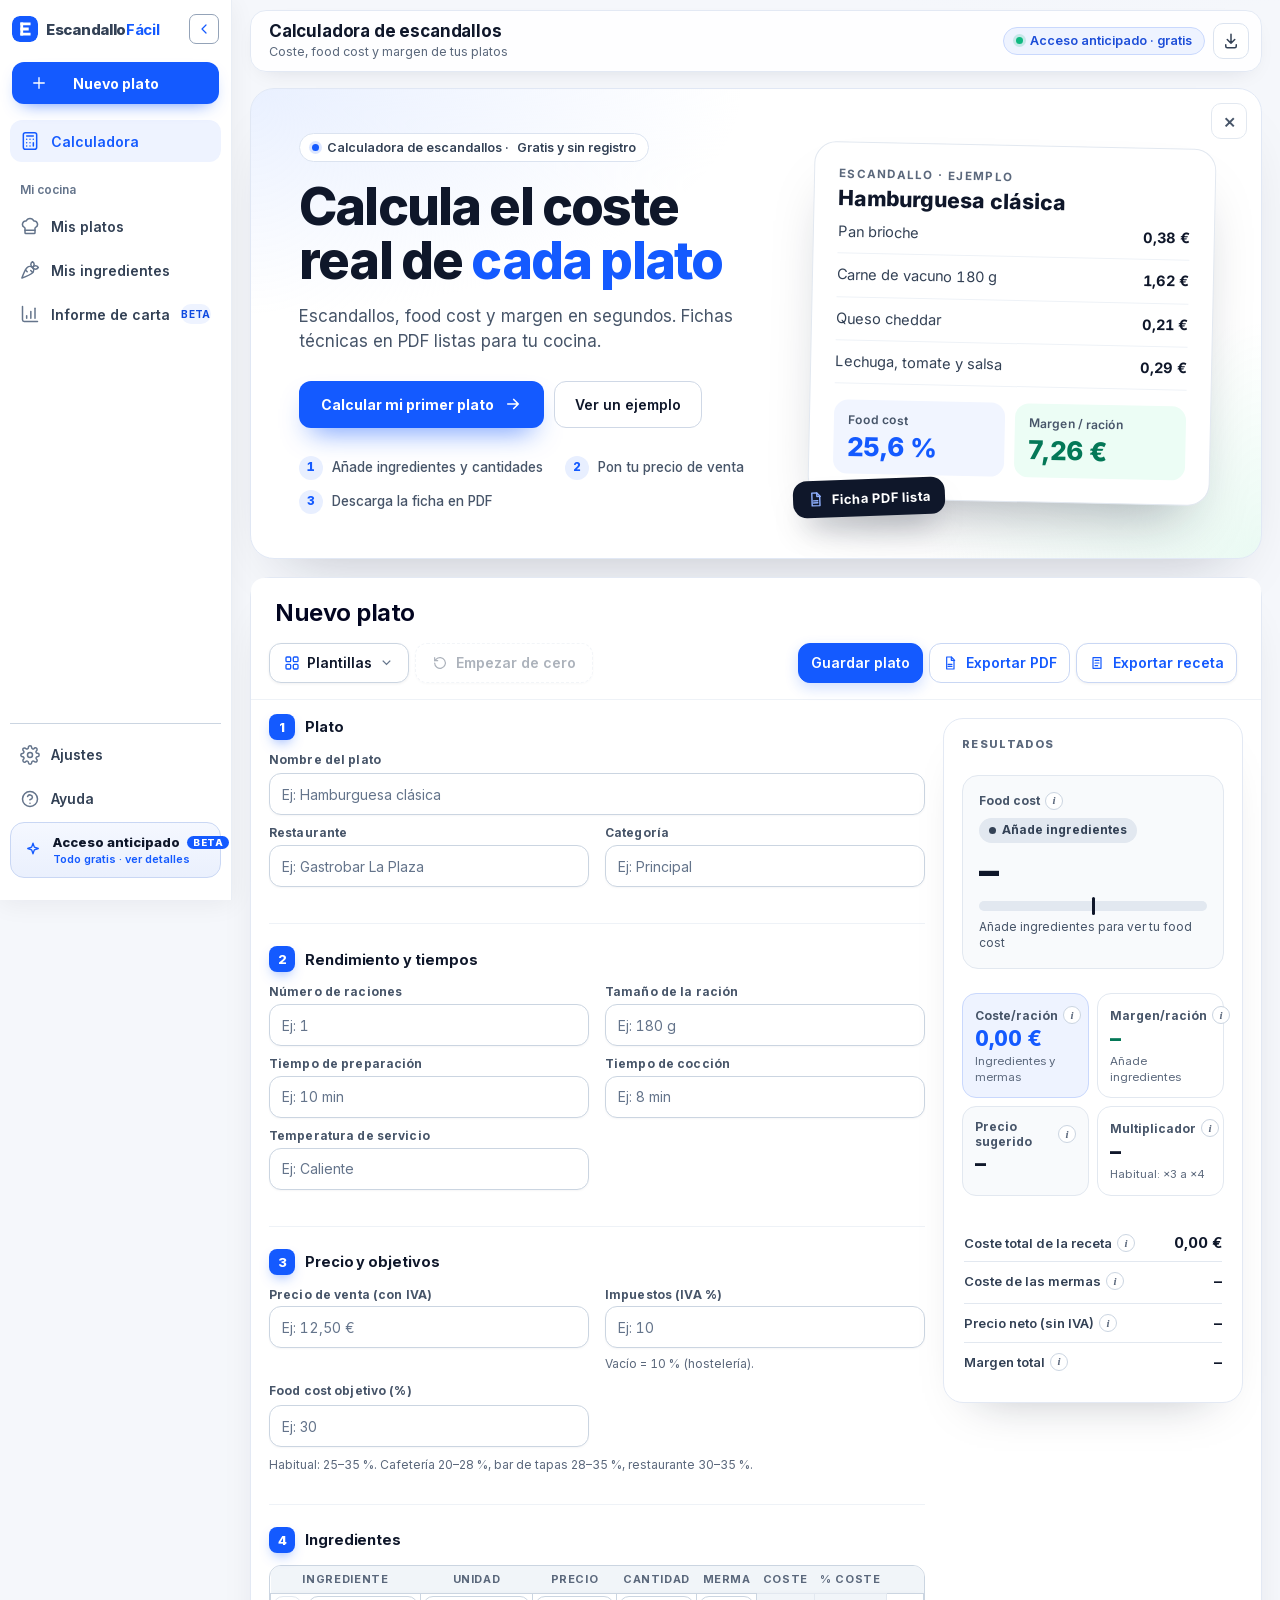
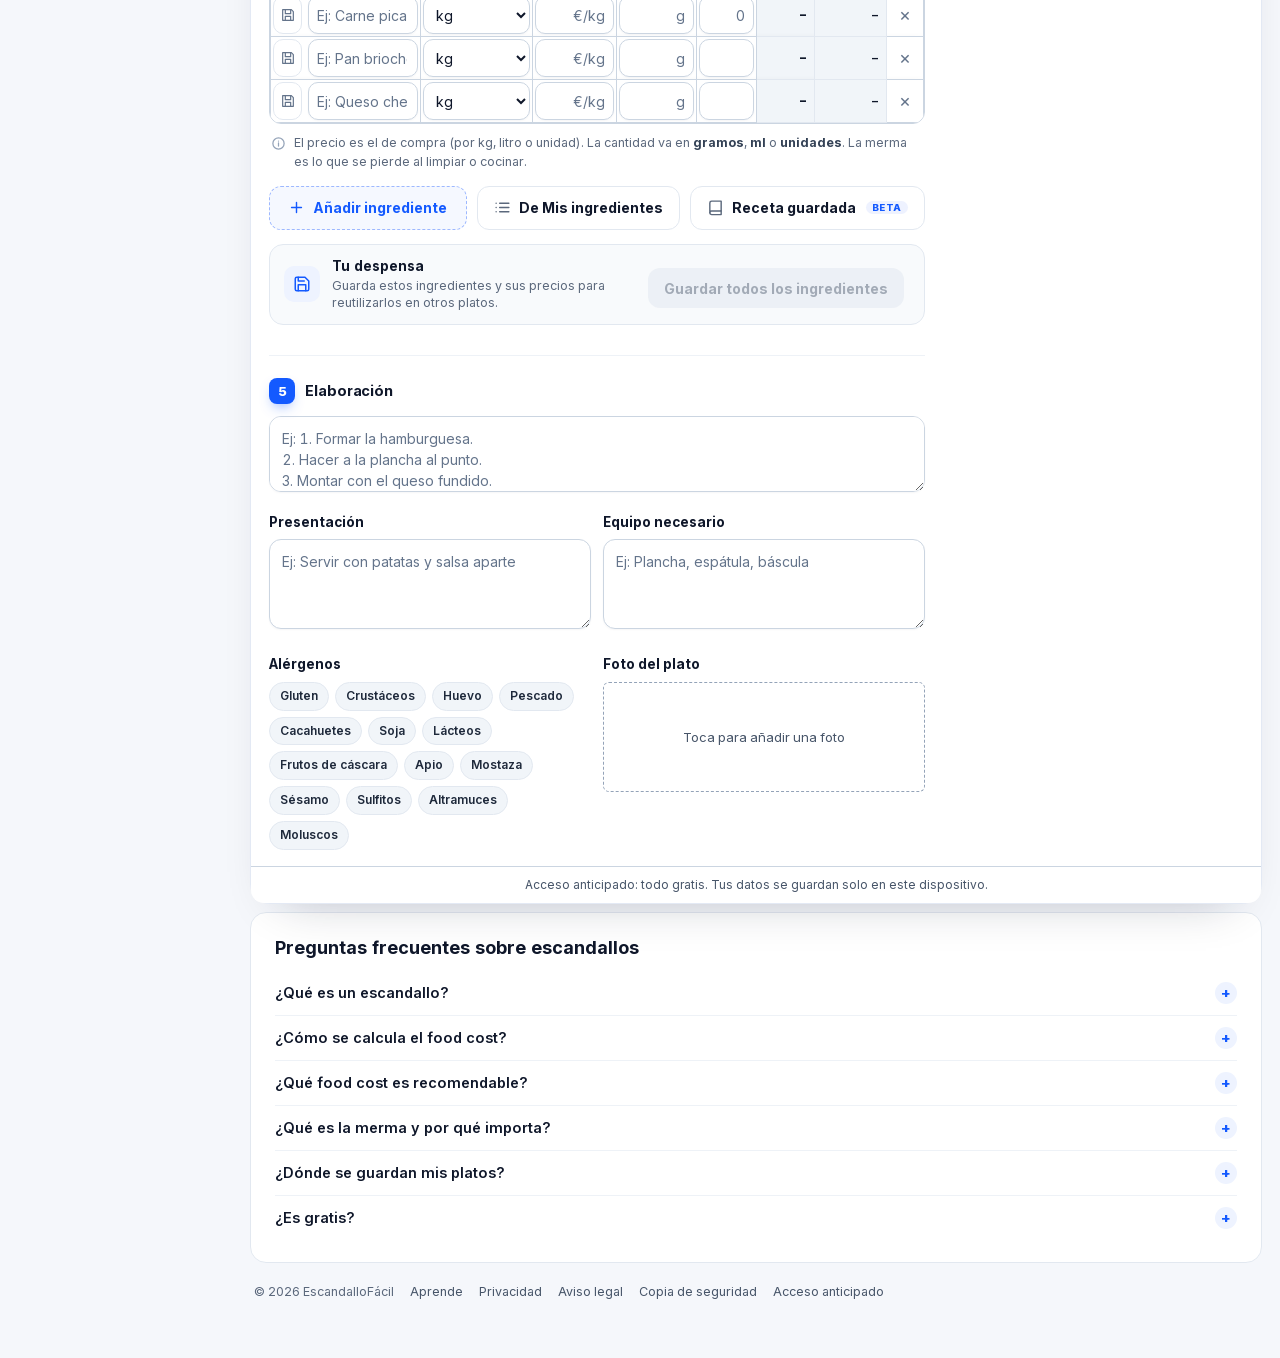
==== commit e485a123: "Bloque 1: sin salto al cargar, PDF bajo demanda, comas, Enter al siguiente campo y textos más claros" ====
--- a/index.html
+++ b/index.html
@@ -1,5 +1,5 @@
 <!DOCTYPE html>
-<html lang="es" data-theme="light"><head><meta content="text/html; charset=utf-8" http-equiv="Content-Type"/><meta http-equiv="Content-Security-Policy" content="default-src 'self'; script-src 'self' 'unsafe-inline' https://cdnjs.cloudflare.com https://cloud.umami.is https://gc.zgo.at https://static.cloudflareinsights.com; style-src 'self' 'unsafe-inline'; font-src 'self'; img-src 'self' data: blob:; connect-src 'self' https://cloud.umami.is https://api-gateway.umami.dev https://*.goatcounter.com https://cloudflareinsights.com; base-uri 'self'; form-action 'self'; object-src 'none'"/><meta name="referrer" content="strict-origin-when-cross-origin"/><script>/* Sin cabeceras propias en GitHub Pages: evita que otra web la incruste */if(window.top!==window.self){try{window.top.location=window.self.location}catch(e){document.documentElement.style.display="none"}}</script>
+<html lang="es" data-theme="light"><head><meta content="text/html; charset=utf-8" http-equiv="Content-Type"/><meta http-equiv="Content-Security-Policy" content="default-src 'self'; script-src 'self' 'unsafe-inline' https://cdnjs.cloudflare.com https://cloud.umami.is https://gc.zgo.at https://static.cloudflareinsights.com; style-src 'self' 'unsafe-inline'; font-src 'self'; img-src 'self' data: blob:; connect-src 'self' https://cloud.umami.is https://gateway.umami.is https://api-gateway.umami.dev https://*.goatcounter.com https://cloudflareinsights.com; base-uri 'self'; form-action 'self'; object-src 'none'"/><meta name="referrer" content="strict-origin-when-cross-origin"/><script>/* Sin cabeceras propias en GitHub Pages: evita que otra web la incruste */if(window.top!==window.self){try{window.top.location=window.self.location}catch(e){document.documentElement.style.display="none"}}</script>
 <meta content="width=device-width, initial-scale=1, viewport-fit=cover" name="viewport"/>
 <meta content="Calculadora de escandallos gratis para restaurantes y bares. Calcula el coste por ración, el food cost y el margen de tus platos en segundos, sin registro." name="description"/>
 <meta content="#ffffff" name="theme-color"/>
@@ -224,8 +224,8 @@
 td input:focus,td select:focus{background:var(--field);box-shadow:inset 0 0 0 2px var(--focus)}
 tbody tr{transition:background-color .15s}
 tbody tr:hover{background:color-mix(in srgb,var(--cell) 45%,transparent)}
-input[type=number]{-moz-appearance:textfield;appearance:textfield}
-input[type=number]::-webkit-inner-spin-button,input[type=number]::-webkit-outer-spin-button{-webkit-appearance:none;margin:0}
+input[data-num]{-moz-appearance:textfield;appearance:textfield}
+input[data-num]::-webkit-inner-spin-button,input[data-num]::-webkit-outer-spin-button{-webkit-appearance:none;margin:0}
 td input.p,td input.q,td input.m{text-align:right;font-variant-numeric:tabular-nums}
 textarea{line-height:1.5}
 }
@@ -1872,7 +1872,7 @@
 /* Simulador */
 :root:root:root:root:root:root:root:root .rp-sim{display:grid;grid-template-columns:minmax(0,1fr) minmax(0,1.2fr);gap:16px;align-items:start}
 :root:root:root:root:root:root:root:root .rp-sim label{display:block;margin-bottom:12px;font:700 12.5px Inter,system-ui,sans-serif;color:#334155}
-:root:root:root:root:root:root:root:root .rp-sim select,:root:root:root:root:root:root:root:root .rp-sim input[type=number]{display:block;width:100%;height:42px;margin-top:6px;padding:0 12px;border:1.5px solid #cbd5e1;border-radius:12px;background:#fff;font:600 14px Inter,system-ui,sans-serif;color:#0f172a}
+:root:root:root:root:root:root:root:root .rp-sim select,:root:root:root:root:root:root:root:root .rp-sim input[data-num]{display:block;width:100%;height:42px;margin-top:6px;padding:0 12px;border:1.5px solid #cbd5e1;border-radius:12px;background:#fff;font:600 14px Inter,system-ui,sans-serif;color:#0f172a}
 :root:root:root:root:root:root:root:root .rp-sim input[type=range]{width:100%;margin-top:10px;accent-color:#145aff}
 :root:root:root:root:root:root:root:root .rp-sim .rp-chips{display:flex;flex-wrap:wrap;gap:6px;margin-top:8px}
 :root:root:root:root:root:root:root:root .rp-sim .rp-chips button{min-height:32px;padding:0 10px;border-radius:999px;border:1px solid #c9d8fd;background:#eef3ff;color:#145aff;font:700 12px Inter,system-ui,sans-serif;cursor:pointer}
@@ -1912,7 +1912,7 @@
 :root:root:root:root:root:root:root:root .rp-btn.pri{border-color:#145aff;background:#145aff;color:#fff}
 :root:root:root:root:root:root:root:root .rp-btn:hover{border-color:#145aff}
 @media(max-width:1100px){:root:root:root:root:root:root:root:root .rp-kpis{grid-template-columns:repeat(2,minmax(0,1fr))}:root:root:root:root:root:root:root:root .rp-matrix-wrap,:root:root:root:root:root:root:root:root .rp-sim{grid-template-columns:1fr}}
-@media(max-width:700px){:root:root:root:root:root:root:root:root .rp-card{padding:14px}:root:root:root:root:root:root:root:root .rp-kpi b{font-size:22px}:root:root:root:root:root:root:root:root .rp-act{grid-template-columns:1fr}:root:root:root:root:root:root:root:root .rp-act .rp-imp{grid-column:1;grid-row:auto;text-align:left;display:flex;align-items:center;gap:10px;flex-wrap:wrap}:root:root:root:root:root:root:root:root .rp-act .rp-imp button{margin:0 0 0 auto}:root:root:root:root:root:root:root:root .rp-sale input{width:70px;font-size:16px}:root:root:root:root:root:root:root:root .rp-sim select,:root:root:root:root:root:root:root:root .rp-sim input[type=number]{font-size:16px;height:46px}}
+@media(max-width:700px){:root:root:root:root:root:root:root:root .rp-card{padding:14px}:root:root:root:root:root:root:root:root .rp-kpi b{font-size:22px}:root:root:root:root:root:root:root:root .rp-act{grid-template-columns:1fr}:root:root:root:root:root:root:root:root .rp-act .rp-imp{grid-column:1;grid-row:auto;text-align:left;display:flex;align-items:center;gap:10px;flex-wrap:wrap}:root:root:root:root:root:root:root:root .rp-act .rp-imp button{margin:0 0 0 auto}:root:root:root:root:root:root:root:root .rp-sale input{width:70px;font-size:16px}:root:root:root:root:root:root:root:root .rp-sim select,:root:root:root:root:root:root:root:root .rp-sim input[data-num]{font-size:16px;height:46px}}
 @media print{body *{visibility:hidden}#rpAllergPrint,#rpAllergPrint *{visibility:visible}#rpAllergPrint{position:absolute;left:0;top:0;width:100%}}
 
 /* patch34: editar ingrediente */
@@ -2125,7 +2125,7 @@
 @media(max-width:560px){:root:root:root:root:root:root:root:root .hp-lg{grid-template-columns:1fr}}
 </style>
 </head>
-<body><div class="app" id="app"><aside aria-label="Menú principal" class="side" id="side"><div class="side-top"><a aria-label="EscandalloFácil" class="brand" href="#"><span class="logo"><svg aria-hidden="true" viewBox="0 0 28 28"><rect width="28" height="28" rx="8" fill="#145aff"></rect><path d="M9 7h3v14H9z" fill="#ffffff"></path><path d="M9 7h11v3H9z" fill="#ffffff"></path><path d="M9 12.5h9v3H9z" fill="#ffffff"></path><path d="M9 18h11v3H9z" fill="#ffffff"></path></svg></span><span class="bn">Escandallo<b>Fácil</b></span></a><button aria-expanded="true" aria-label="Contraer o abrir menú" class="sbtn" id="stoggle" type="button"><svg aria-hidden="true" class="ic" viewbox="0 0 24 24"><path d="m15 18-6-6 6-6"></path></svg></button></div><div class="side-cta"><button class="snew" id="sNewDish" title="Empezar un plato nuevo" type="button"><svg aria-hidden="true" class="ic" viewbox="0 0 24 24"><path d="M12 5v14M5 12h14"></path></svg><span class="tx">Nuevo plato</span></button></div><nav aria-label="Secciones" class="snav"><div class="sgrp">Calculadora</div><button class="si on" id="sCalc" title="Volver a la calculadora" type="button"><svg aria-hidden="true" class="ic" viewbox="0 0 24 24"><rect height="18" rx="2.5" width="14" x="5" y="3"></rect><path d="M8.5 7.5h7M8.5 12h.01M12 12h.01M15.5 12h.01M8.5 16h.01M12 16h.01M15.5 16h.01"></path></svg><span class="tx">Calculadora</span></button><div class="draft-list" hidden id="draftList" aria-label="Platos abiertos"></div><p class="draft-limit" hidden id="draftLimit" role="status"></p><button aria-controls="subTpl" aria-expanded="false" class="si" id="sTpl" title="Plantillas" type="button"><svg aria-hidden="true" class="ic" viewbox="0 0 24 24"><rect height="18" rx="2" width="18" x="3" y="3"></rect><path d="M3 9h18M9 21V9"></path></svg><span class="tx">Plantillas</span><svg aria-hidden="true" class="ic chev" viewbox="0 0 24 24"><path d="m6 9 6 6 6-6"></path></svg></button><div class="sub" hidden="" id="subTpl"></div><div class="sgrp">Mi cocina</div><button class="si" id="sDishes" title="Mis platos" type="button"><svg aria-hidden="true" class="ic" viewbox="0 0 24 24"><circle cx="12" cy="12" r="9"></circle><circle cx="12" cy="12" r="4"></circle></svg><span class="tx">Mis platos</span><span class="pill" id="pDishes"></span></button><button class="si" id="sIngredients" title="Mis ingredientes" type="button"><svg aria-hidden="true" class="ic" viewbox="0 0 24 24"><path d="M8 6h13M8 12h13M8 18h13"></path><path d="M3 6h.01M3 12h.01M3 18h.01"></path></svg><span class="tx">Mis ingredientes</span><span class="pill" id="pIngredients"></span></button><button class="si" data-lock="Informe de carta" id="sReport" title="Informe de carta · Plan Pro" type="button"><svg aria-hidden="true" class="ic" viewbox="0 0 24 24"><path d="M4 20V10M10 20V4M16 20v-7M22 20H2"></path></svg><span class="tx">Informe de carta</span><span class="pill pro">PRO</span></button><div class="sgrp">Exportar</div><button class="si" data-proxy="bpdf" title="Ficha en PDF" type="button"><svg aria-hidden="true" class="ic" viewbox="0 0 24 24"><path d="M14 3H7a2 2 0 0 0-2 2v14a2 2 0 0 0 2 2h10a2 2 0 0 0 2-2V8Z"></path><path d="M14 3v5h5M9 13h6M9 17h6"></path></svg><span class="tx">Ficha en PDF</span></button><button class="si" data-proxy="brec" title="Receta en PDF" type="button"><svg aria-hidden="true" class="ic" viewbox="0 0 24 24"><rect height="17" rx="2" width="14" x="5" y="4"></rect><path d="M9 4h6v3H9zM9 12h6M9 16h4"></path></svg><span class="tx">Receta en PDF</span></button></nav><div class="side-bot"><button class="si" id="sSettings" title="Ajustes" type="button"><svg aria-hidden="true" class="ic" viewbox="0 0 24 24"><circle cx="12" cy="12" r="3"></circle><path d="M19.4 15a1.7 1.7 0 0 0 .3 1.8l.1.1a2 2 0 1 1-2.8 2.8l-.1-.1a1.7 1.7 0 0 0-1.8-.3 1.7 1.7 0 0 0-1 1.5V21a2 2 0 1 1-4 0v-.1a1.7 1.7 0 0 0-1.1-1.5 1.7 1.7 0 0 0-1.8.3l-.1.1a2 2 0 1 1-2.8-2.8l.1-.1a1.7 1.7 0 0 0 .3-1.8 1.7 1.7 0 0 0-1.5-1H3a2 2 0 1 1 0-4h.1a1.7 1.7 0 0 0 1.5-1.1 1.7 1.7 0 0 0-.3-1.8l-.1-.1a2 2 0 1 1 2.8-2.8l.1.1a1.7 1.7 0 0 0 1.8.3H9a1.7 1.7 0 0 0 1-1.5V3a2 2 0 1 1 4 0v.1a1.7 1.7 0 0 0 1 1.5 1.7 1.7 0 0 0 1.8-.3l.1-.1a2 2 0 1 1 2.8 2.8l-.1.1a1.7 1.7 0 0 0-.3 1.8V9a1.7 1.7 0 0 0 1.5 1H21a2 2 0 1 1 0 4h-.1a1.7 1.7 0 0 0-1.5 1z"></path></svg><span class="tx">Ajustes</span></button><button class="si" id="sHelp" title="Ayuda" type="button"><svg aria-hidden="true" class="ic" viewbox="0 0 24 24"><circle cx="12" cy="12" r="9"></circle><path d="M9.1 9a3 3 0 0 1 5.8 1c0 2-3 3-3 3M12 17h.01"></path></svg><span class="tx">Ayuda</span></button><button class="si" id="blogin" title="Iniciar sesión" type="button"><svg aria-hidden="true" class="ic" viewbox="0 0 24 24"><circle cx="12" cy="8" r="4"></circle><path d="M4 21a8 8 0 0 1 16 0"></path></svg><span class="tx">Iniciar sesión</span></button><button class="spro" id="bprem" title="Ver planes" type="button"><span class="pc-top"><svg aria-hidden="true" class="ic" viewbox="0 0 24 24"><path d="M12 3l1.8 5.2L19 10l-5.2 1.8L12 17l-1.8-5.2L5 10l5.2-1.8Z"></path></svg><span class="tx"><b class="pc-name">Plan Gratuito</b><small class="pc-sub">Ver planes</small></span></span><span class="pmeters"><span class="pm" id="pmD"><span class="pm-t"><span>Platos</span><b></b></span><i class="pm-b"><em></em></i></span><span class="pm" id="pmI"><span class="pm-t"><span>Ingredientes</span><b></b></span><i class="pm-b"><em></em></i></span></span></button></div></aside><div class="main"><header class="appbar" id="appbar"><button aria-label="Abrir menú" class="hamb" id="smenu" type="button"><svg aria-hidden="true" class="ic" viewbox="0 0 24 24"><path d="M4 6h16M4 12h16M4 18h16"></path></svg></button><span class="ab-logo"><svg aria-hidden="true" viewBox="0 0 28 28"><rect width="28" height="28" rx="8" fill="#145aff"></rect><path d="M9 7h3v14H9zM9 7h11v3H9zM9 12.5h9v3H9zM9 18h11v3H9z" fill="#ffffff"></path></svg></span><div class="ab-copy"><h1 id="abTitle">Calculadora de escandallos</h1><p id="abSub">Coste, food cost y margen de tus platos</p></div><div class="ab-right"><button class="ab-pill" id="abEarly" type="button" title="Qué incluye el acceso anticipado"><i></i>Acceso anticipado · gratis</button><button aria-label="Copia de seguridad" class="ab-ic" id="abData" title="Copia de seguridad de tus datos" type="button"><svg aria-hidden="true" viewBox="0 0 24 24"><path d="M12 3v12M7 10l5 5 5-5"></path><path d="M5 17v2a2 2 0 0 0 2 2h10a2 2 0 0 0 2-2v-2"></path></svg></button><button aria-label="Nuevo plato" class="ab-new" id="abNew" title="Nuevo plato" type="button"><svg aria-hidden="true" viewBox="0 0 24 24"><path d="M12 5v14M5 12h14"></path></svg><span>Nuevo plato</span></button></div></header><section aria-labelledby="heroTitle" class="hero" hidden id="hero"><button aria-label="Ocultar presentación" class="hero-x" id="heroX" title="Ocultar" type="button">×</button><div class="hero-copy"><span class="hero-eyebrow"><i></i><span class="he-long">Calculadora de escandallos · </span>Gratis y sin registro</span><h2 class="hero-title" id="heroTitle">Calcula el coste real de <em>cada plato</em></h2><p class="hero-sub">Escandallos, food cost y margen en segundos. Fichas técnicas en PDF listas para tu cocina.</p><div class="hero-cta"><button class="hero-go" id="heroStart" type="button">Calcular mi primer plato<svg aria-hidden="true" viewBox="0 0 24 24"><path d="M5 12h14M13 6l6 6-6 6"></path></svg></button><button class="hero-alt" id="heroDemo" type="button">Ver un ejemplo</button></div><ol class="hero-steps"><li><b>1</b><span>Añade ingredientes y cantidades</span></li><li><b>2</b><span>Pon tu precio de venta</span></li><li><b>3</b><span>Descarga la ficha en PDF</span></li></ol></div><div aria-hidden="true" class="hero-visual"><div class="hv-card"><div class="hv-k">ESCANDALLO · EJEMPLO</div><div class="hv-t">Hamburguesa clásica</div><div class="hv-row"><span>Pan brioche</span><b>0,38 €</b></div><div class="hv-row"><span>Carne de vacuno 180 g</span><b>1,62 €</b></div><div class="hv-row"><span>Queso cheddar</span><b>0,21 €</b></div><div class="hv-row"><span>Lechuga, tomate y salsa</span><b>0,29 €</b></div><div class="hv-big"><div><small>Food cost</small><b>25,6 %</b></div><div class="g"><small>Margen / ración</small><b>7,26 €</b></div></div></div><div class="hv-badge"><svg viewBox="0 0 24 24"><path d="M7 3h7l4 4v14H7z"></path><path d="M14 3v5h5M9 14h6M9 17h6"></path></svg>Ficha PDF lista</div></div></section><section class="library dish-view" id="dishView" aria-live="polite" hidden></section><section class="library" id="libraryView" aria-live="polite" hidden><div class="library-head"><div><span class="lib-eyebrow" id="libraryEyebrow">MI COCINA · ESTE DISPOSITIVO</span><h2 id="libraryTitle">Mis platos</h2><p id="libraryDescription">Tus fichas guardadas en este navegador.</p></div><button class="lib-new" id="libraryNew" type="button">+ Nuevo plato</button></div><div class="library-note"><span>Los datos se guardan localmente y no se sincronizan entre dispositivos.</span><span class="lib-count-wrap"><span id="libraryCount"></span><button class="lib-backup" id="libBackup" type="button" title="Descargar o importar una copia de tus datos">Copia de seguridad</button><button class="lib-clear" hidden id="libClear" type="button">Eliminar todos</button><button class="lib-upgrade" id="libUpgrade" type="button" hidden>Ver planes</button></span></div><div class="library-grid" id="libraryItems"></div></section><div class="sheet">
+<body><div class="app" id="app"><aside aria-label="Menú principal" class="side" id="side"><div class="side-top"><a aria-label="EscandalloFácil" class="brand" href="#"><span class="logo"><svg aria-hidden="true" viewBox="0 0 28 28"><rect width="28" height="28" rx="8" fill="#145aff"></rect><path d="M9 7h3v14H9z" fill="#ffffff"></path><path d="M9 7h11v3H9z" fill="#ffffff"></path><path d="M9 12.5h9v3H9z" fill="#ffffff"></path><path d="M9 18h11v3H9z" fill="#ffffff"></path></svg></span><span class="bn">Escandallo<b>Fácil</b></span></a><button aria-expanded="true" aria-label="Contraer o abrir menú" class="sbtn" id="stoggle" type="button"><svg aria-hidden="true" class="ic" viewbox="0 0 24 24"><path d="m15 18-6-6 6-6"></path></svg></button></div><div class="side-cta"><button class="snew" id="sNewDish" title="Empezar un plato nuevo" type="button"><svg aria-hidden="true" class="ic" viewbox="0 0 24 24"><path d="M12 5v14M5 12h14"></path></svg><span class="tx">Nuevo plato</span></button></div><nav aria-label="Secciones" class="snav"><div class="sgrp">Calculadora</div><button class="si on" id="sCalc" title="Volver a la calculadora" type="button"><svg aria-hidden="true" class="ic" viewbox="0 0 24 24"><rect height="18" rx="2.5" width="14" x="5" y="3"></rect><path d="M8.5 7.5h7M8.5 12h.01M12 12h.01M15.5 12h.01M8.5 16h.01M12 16h.01M15.5 16h.01"></path></svg><span class="tx">Calculadora</span></button><div class="draft-list" hidden id="draftList" aria-label="Platos abiertos"></div><p class="draft-limit" hidden id="draftLimit" role="status"></p><button aria-controls="subTpl" aria-expanded="false" class="si" id="sTpl" title="Plantillas" type="button"><svg aria-hidden="true" class="ic" viewbox="0 0 24 24"><rect height="18" rx="2" width="18" x="3" y="3"></rect><path d="M3 9h18M9 21V9"></path></svg><span class="tx">Plantillas</span><svg aria-hidden="true" class="ic chev" viewbox="0 0 24 24"><path d="m6 9 6 6 6-6"></path></svg></button><div class="sub" hidden="" id="subTpl"></div><div class="sgrp">Mi cocina</div><button class="si" id="sDishes" title="Mis platos" type="button"><svg aria-hidden="true" class="ic" viewbox="0 0 24 24"><circle cx="12" cy="12" r="9"></circle><circle cx="12" cy="12" r="4"></circle></svg><span class="tx">Mis platos</span><span class="pill" id="pDishes"></span></button><button class="si" id="sIngredients" title="Mis ingredientes" type="button"><svg aria-hidden="true" class="ic" viewbox="0 0 24 24"><path d="M8 6h13M8 12h13M8 18h13"></path><path d="M3 6h.01M3 12h.01M3 18h.01"></path></svg><span class="tx">Mis ingredientes</span><span class="pill" id="pIngredients"></span></button><button class="si" data-lock="Informe de carta" id="sReport" title="Informe de carta · Plan Pro" type="button"><svg aria-hidden="true" class="ic" viewbox="0 0 24 24"><path d="M4 20V10M10 20V4M16 20v-7M22 20H2"></path></svg><span class="tx">Informe de carta</span><span class="pill pro">PRO</span></button><div class="sgrp">Exportar</div><button class="si" data-proxy="bpdf" title="Ficha en PDF" type="button"><svg aria-hidden="true" class="ic" viewbox="0 0 24 24"><path d="M14 3H7a2 2 0 0 0-2 2v14a2 2 0 0 0 2 2h10a2 2 0 0 0 2-2V8Z"></path><path d="M14 3v5h5M9 13h6M9 17h6"></path></svg><span class="tx">Ficha en PDF</span></button><button class="si" data-proxy="brec" title="Receta en PDF" type="button"><svg aria-hidden="true" class="ic" viewbox="0 0 24 24"><rect height="17" rx="2" width="14" x="5" y="4"></rect><path d="M9 4h6v3H9zM9 12h6M9 16h4"></path></svg><span class="tx">Receta en PDF</span></button></nav><div class="side-bot"><button class="si" id="sSettings" title="Ajustes" type="button"><svg aria-hidden="true" class="ic" viewbox="0 0 24 24"><circle cx="12" cy="12" r="3"></circle><path d="M19.4 15a1.7 1.7 0 0 0 .3 1.8l.1.1a2 2 0 1 1-2.8 2.8l-.1-.1a1.7 1.7 0 0 0-1.8-.3 1.7 1.7 0 0 0-1 1.5V21a2 2 0 1 1-4 0v-.1a1.7 1.7 0 0 0-1.1-1.5 1.7 1.7 0 0 0-1.8.3l-.1.1a2 2 0 1 1-2.8-2.8l.1-.1a1.7 1.7 0 0 0 .3-1.8 1.7 1.7 0 0 0-1.5-1H3a2 2 0 1 1 0-4h.1a1.7 1.7 0 0 0 1.5-1.1 1.7 1.7 0 0 0-.3-1.8l-.1-.1a2 2 0 1 1 2.8-2.8l.1.1a1.7 1.7 0 0 0 1.8.3H9a1.7 1.7 0 0 0 1-1.5V3a2 2 0 1 1 4 0v.1a1.7 1.7 0 0 0 1 1.5 1.7 1.7 0 0 0 1.8-.3l.1-.1a2 2 0 1 1 2.8 2.8l-.1.1a1.7 1.7 0 0 0-.3 1.8V9a1.7 1.7 0 0 0 1.5 1H21a2 2 0 1 1 0 4h-.1a1.7 1.7 0 0 0-1.5 1z"></path></svg><span class="tx">Ajustes</span></button><button class="si" id="sHelp" title="Ayuda" type="button"><svg aria-hidden="true" class="ic" viewbox="0 0 24 24"><circle cx="12" cy="12" r="9"></circle><path d="M9.1 9a3 3 0 0 1 5.8 1c0 2-3 3-3 3M12 17h.01"></path></svg><span class="tx">Ayuda</span></button><button class="si" id="blogin" title="Iniciar sesión" type="button"><svg aria-hidden="true" class="ic" viewbox="0 0 24 24"><circle cx="12" cy="8" r="4"></circle><path d="M4 21a8 8 0 0 1 16 0"></path></svg><span class="tx">Iniciar sesión</span></button><button class="spro" id="bprem" title="Ver planes" type="button"><span class="pc-top"><svg aria-hidden="true" class="ic" viewbox="0 0 24 24"><path d="M12 3l1.8 5.2L19 10l-5.2 1.8L12 17l-1.8-5.2L5 10l5.2-1.8Z"></path></svg><span class="tx"><b class="pc-name">Plan Gratuito</b><small class="pc-sub">Ver planes</small></span></span><span class="pmeters"><span class="pm" id="pmD"><span class="pm-t"><span>Platos</span><b></b></span><i class="pm-b"><em></em></i></span><span class="pm" id="pmI"><span class="pm-t"><span>Ingredientes</span><b></b></span><i class="pm-b"><em></em></i></span></span></button></div></aside><div class="main"><header class="appbar" id="appbar"><button aria-label="Abrir menú" class="hamb" id="smenu" type="button"><svg aria-hidden="true" class="ic" viewbox="0 0 24 24"><path d="M4 6h16M4 12h16M4 18h16"></path></svg></button><span class="ab-logo"><svg aria-hidden="true" viewBox="0 0 28 28"><rect width="28" height="28" rx="8" fill="#145aff"></rect><path d="M9 7h3v14H9zM9 7h11v3H9zM9 12.5h9v3H9zM9 18h11v3H9z" fill="#ffffff"></path></svg></span><div class="ab-copy"><h1 id="abTitle">Calculadora de escandallos</h1><p id="abSub">Coste, food cost y margen de tus platos</p></div><div class="ab-right"><button class="ab-pill" id="abEarly" type="button" title="Qué incluye el acceso anticipado"><i></i>Acceso anticipado · gratis</button><button aria-label="Copia de seguridad" class="ab-ic" id="abData" title="Copia de seguridad de tus datos" type="button"><svg aria-hidden="true" viewBox="0 0 24 24"><path d="M12 3v12M7 10l5 5 5-5"></path><path d="M5 17v2a2 2 0 0 0 2 2h10a2 2 0 0 0 2-2v-2"></path></svg></button><button aria-label="Nuevo plato" class="ab-new" id="abNew" title="Nuevo plato" type="button"><svg aria-hidden="true" viewBox="0 0 24 24"><path d="M12 5v14M5 12h14"></path></svg><span>Nuevo plato</span></button></div></header><section aria-labelledby="heroTitle" class="hero" id="hero"><button aria-label="Ocultar presentación" class="hero-x" id="heroX" title="Ocultar" type="button">×</button><div class="hero-copy"><span class="hero-eyebrow"><i></i><span class="he-long">Calculadora de escandallos · </span>Gratis y sin registro</span><h2 class="hero-title" id="heroTitle">Calcula el coste real de <em>cada plato</em></h2><p class="hero-sub">Escandallos, food cost y margen en segundos. Fichas técnicas en PDF listas para tu cocina.</p><div class="hero-cta"><button class="hero-go" id="heroStart" type="button">Calcular mi primer plato<svg aria-hidden="true" viewBox="0 0 24 24"><path d="M5 12h14M13 6l6 6-6 6"></path></svg></button><button class="hero-alt" id="heroDemo" type="button">Ver un ejemplo</button></div><ol class="hero-steps"><li><b>1</b><span>Añade ingredientes y cantidades</span></li><li><b>2</b><span>Pon tu precio de venta</span></li><li><b>3</b><span>Descarga la ficha en PDF</span></li></ol></div><div aria-hidden="true" class="hero-visual"><div class="hv-card"><div class="hv-k">ESCANDALLO · EJEMPLO</div><div class="hv-t">Hamburguesa clásica</div><div class="hv-row"><span>Pan brioche</span><b>0,38 €</b></div><div class="hv-row"><span>Carne de vacuno 180 g</span><b>1,62 €</b></div><div class="hv-row"><span>Queso cheddar</span><b>0,21 €</b></div><div class="hv-row"><span>Lechuga, tomate y salsa</span><b>0,29 €</b></div><div class="hv-big"><div><small>Food cost</small><b>25,6 %</b></div><div class="g"><small>Margen / ración</small><b>7,26 €</b></div></div></div><div class="hv-badge"><svg viewBox="0 0 24 24"><path d="M7 3h7l4 4v14H7z"></path><path d="M14 3v5h5M9 14h6M9 17h6"></path></svg>Ficha PDF lista</div></div></section><script>try{if(localStorage.getItem("escandallo-facil-hero-hidden")==="1")document.getElementById("hero").hidden=true}catch(e){}</script><section class="library dish-view" id="dishView" aria-live="polite" hidden></section><section class="library" id="libraryView" aria-live="polite" hidden><div class="library-head"><div><span class="lib-eyebrow" id="libraryEyebrow">MI COCINA · ESTE DISPOSITIVO</span><h2 id="libraryTitle">Mis platos</h2><p id="libraryDescription">Tus fichas guardadas en este navegador.</p></div><button class="lib-new" id="libraryNew" type="button">+ Nuevo plato</button></div><div class="library-note"><span>Los datos se guardan localmente y no se sincronizan entre dispositivos.</span><span class="lib-count-wrap"><span id="libraryCount"></span><button class="lib-backup" id="libBackup" type="button" title="Descargar o importar una copia de tus datos">Copia de seguridad</button><button class="lib-clear" hidden id="libClear" type="button">Eliminar todos</button><button class="lib-upgrade" id="libUpgrade" type="button" hidden>Ver planes</button></span></div><div class="library-grid" id="libraryItems"></div></section><div class="sheet">
 <div class="title" id="ttl">Nuevo plato</div>
 <div class="tools">
 <button class="save-action" id="saveDish" type="button">Guardar plato</button><span class="save-status" id="saveStatus" role="status" aria-live="polite"></span>
@@ -2138,7 +2138,7 @@
 <div class="quota-line" hidden id="quotaLine"><div class="ql-m" id="qmD"><span>Platos</span><i class="ql-b"><em></em></i><b></b></div><div class="ql-m" id="qmI"><span>Ingredientes</span><i class="ql-b"><em></em></i><b></b></div><button id="quotaPlans" type="button">Planes ›</button></div>
 <div class="pad">
 <section aria-labelledby="tplt" class="tplx"><div class="tplh"><div><b id="tplt">Empieza con una plantilla</b><small>Rellena la ficha con una receta típica. Precios orientativos: cámbialos por los tuyos.</small></div><div class="tfs" id="tfs"><button class="tf on" data-g="Salsas" type="button">Salsas</button><button class="tf" data-g="Bases" type="button">Bases</button><button class="tf" data-g="Platos" type="button">Platos</button></div></div><div class="tstrip" id="tgrid"></div></section>
-<div class="grid"><h3 class="gh" data-step="1">Plato</h3><label class="f full"><span>Nombre del plato</span><input id="nombre" placeholder="Ej: Vinagreta para ensalada"/></label><label class="f"><span>Restaurante</span><input id="rest" placeholder="Ej: Bar La Esquina"/></label><label class="f"><span>Categoría</span><input id="cat" placeholder="Ej: Entrante"/></label><h3 class="gh" data-step="2">Rendimiento y tiempos</h3><label class="f"><span>Número de raciones</span><input id="rac" inputmode="decimal" min="1" placeholder="Ej: 10" type="number"/></label><label class="f"><span>Tamaño de la ración</span><input id="tam" placeholder="Ej: 40 ml"/></label><label class="f"><span>Tiempo de preparación</span><input id="tprep" placeholder="Ej: 10 min"/></label><label class="f"><span>Tiempo de cocción</span><input id="tcoc" placeholder="Ej: 20 min"/></label><label class="f"><span>Temperatura de servicio</span><input id="tser" placeholder="Ej: 6 °C"/></label><h3 class="gh" data-step="3">Precio y objetivos</h3><label class="f cst"><span>Precio de venta (con IVA)</span><input id="pvp" inputmode="decimal" min="0" placeholder="Ej: 12,50 €" step="0.1" type="number"/></label><label class="f cst"><span>Impuestos (IVA %)</span><input id="iva" inputmode="decimal" min="0" placeholder="Ej: 10" type="number"/><small class="f-hint">Vacío = 10 % (hostelería).</small></label><label class="f cst full"><span>Food cost objetivo (%)</span><input id="obj" inputmode="decimal" max="90" min="5" placeholder="Ej: 30" type="number"/><small class="f-hint">Habitual: 25–35 %. Cafetería 20–28 %, bar de tapas 28–35 %, restaurante 30–35 %.</small></label></div>
+<div class="grid"><h3 class="gh" data-step="1">Plato</h3><label class="f full"><span>Nombre del plato</span><input id="nombre" placeholder="Ej: Vinagreta para ensalada"/></label><label class="f"><span>Restaurante</span><input id="rest" placeholder="Ej: Bar La Esquina"/></label><label class="f"><span>Categoría</span><input id="cat" placeholder="Ej: Entrante"/></label><h3 class="gh" data-step="2">Rendimiento y tiempos</h3><label class="f"><span>Número de raciones</span><input id="rac" inputmode="decimal" min="1" placeholder="Ej: 10" type="text" data-num="" autocomplete="off"/></label><label class="f"><span>Tamaño de la ración</span><input id="tam" placeholder="Ej: 40 ml"/></label><label class="f"><span>Tiempo de preparación</span><input id="tprep" placeholder="Ej: 10 min"/></label><label class="f"><span>Tiempo de cocción</span><input id="tcoc" placeholder="Ej: 20 min"/></label><label class="f"><span>Temperatura de servicio</span><input id="tser" placeholder="Ej: 6 °C"/></label><h3 class="gh" data-step="3">Precio y objetivos</h3><label class="f cst"><span>Precio de venta (con IVA)</span><input id="pvp" inputmode="decimal" min="0" placeholder="Ej: 12,50 €" step="0.1" type="text" data-num="" autocomplete="off"/></label><label class="f cst"><span>Impuestos (IVA %)</span><input id="iva" inputmode="decimal" min="0" placeholder="Ej: 10" type="text" data-num="" autocomplete="off"/><small class="f-hint">Vacío = 10 % (hostelería).</small></label><label class="f cst full"><span>Food cost objetivo (%)</span><input id="obj" inputmode="decimal" max="90" min="5" placeholder="Ej: 30" type="text" data-num="" autocomplete="off"/><small class="f-hint">Habitual: 25–35 %. Cafetería 20–28 %, bar de tapas 28–35 %, restaurante 30–35 %.</small></label></div>
 <div class="h hstep" data-step="4">Ingredientes</div>
 <div class="tw"><table>
 <thead><tr><th style="width:30%">Ingrediente</th><th>Unidad</th><th>Precio</th><th>Cantidad</th><th>Merma</th><th>Coste</th><th>% coste</th><th></th></tr></thead>
@@ -2199,7 +2199,7 @@
 
 <dialog class="recipe-yield-dialog" id="recipeYieldDialog" aria-labelledby="recipeYieldTitle">
 <div class="saved-ingredient-head"><div><span class="lib-eyebrow">AJUSTE DE RENDIMIENTO</span><h2 id="recipeYieldTitle">¿Cuánto rinde una ración?</h2><p id="recipeYieldDescription">Indica el peso o volumen de una ración de esta elaboración para calcular bien su coste por kg o litro.</p></div><button aria-label="Cerrar" class="saved-ingredient-close" id="closeRecipeYield" type="button">×</button></div>
-<label class="recipe-yield-label" for="recipeYieldAmount">Rendimiento neto de una ración</label><div class="recipe-yield-input"><input id="recipeYieldAmount" type="number" min="0.001" step="any" inputmode="decimal" placeholder="Ej. 50"><select id="recipeYieldUnit" aria-label="Unidad de rendimiento"><option value="g">g · peso</option><option value="ml">ml · volumen</option><option value="ud">ud · piezas</option></select></div>
+<label class="recipe-yield-label" for="recipeYieldAmount">Rendimiento neto de una ración</label><div class="recipe-yield-input"><input id="recipeYieldAmount" type="text" data-num="" autocomplete="off" min="0.001" step="any" inputmode="decimal" placeholder="Ej. 50"><select id="recipeYieldUnit" aria-label="Unidad de rendimiento"><option value="g">g · peso</option><option value="ml">ml · volumen</option><option value="ud">ud · piezas</option></select></div>
 <p class="recipe-yield-help">Ejemplo: si una ración de pesto pesa 50 g, introduce 50 g. Después podrás poner, por ejemplo, 35 g en la pasta y el coste se calculará proporcionalmente.</p><div class="recipe-yield-actions"><button class="recipe-yield-cancel" id="cancelRecipeYield" type="button">Cancelar</button><button class="recipe-yield-confirm" id="confirmRecipeYield" type="button">Guardar y añadir</button></div>
 </dialog>
 <dialog aria-labelledby="dt" class="plans-dialog" id="dlg"><button aria-label="Cerrar" class="xc" id="xc" type="button">×</button>
@@ -2266,14 +2266,14 @@
 <dialog aria-labelledby="askT" class="ask-dialog" id="dlgAsk"><div class="ask-ic" aria-hidden="true">!</div><h2 id="askT"></h2><p id="askM"></p><div class="ask-acts"><button class="close" id="askNo" type="button">Cancelar</button><button class="cta" id="askOk" type="button">Aceptar</button></div></dialog>
 <dialog aria-labelledby="ieT" class="ask-dialog ie-dialog" id="dlgIngEdit"><h2 id="ieT">Editar ingrediente</h2><p id="ieName"></p>
 <label class="ie-f">Unidad de compra<select id="ieUnit"><option value="kg">kg</option><option value="l">litro</option><option value="ud">unidad</option></select></label>
-<label class="ie-f"><span id="ieLbl">Precio (€/kg)</span><input id="iePrice" inputmode="decimal" min="0" step="0.01" type="number"/></label>
+<label class="ie-f"><span id="ieLbl">Precio (€/kg)</span><input id="iePrice" inputmode="decimal" min="0" step="0.01" type="text" data-num="" autocomplete="off"/></label>
 <p class="ie-hint" id="ieHint" hidden></p>
 <div class="ask-acts"><button class="close" id="ieNo" type="button">Cancelar</button><button class="cta" id="ieOk" type="button">Guardar cambios</button></div></dialog>
 <dialog id="dlg2"><h2>¿Empezar de cero?</h2><p style="margin: 6px 0px 16px; color: var(--mute);">Se borrarán todos los datos de esta ficha: ingredientes, textos, alérgenos y foto. No se puede deshacer.</p><button class="cta2" id="ok2">Sí, borrar todo</button><button class="close" id="no2">Cancelar</button></dialog>
 <dialog id="dlgp"><button aria-label="Cerrar" class="xc" id="xcp" type="button">×</button><h2>Foto del plato</h2><p style="margin: 6px 0px 16px; color: var(--mute);">¿Cómo quieres añadir la foto?</p><button class="pbtn" id="pcam" type="button"><svg aria-hidden="true" class="ic" viewbox="0 0 24 24"><path d="M4 8h3l2-3h6l2 3h3v11H4Z"></path><circle cx="12" cy="13" r="3.5"></circle></svg>Hacer una foto</button><button class="pbtn" id="pgal" type="button"><svg aria-hidden="true" class="ic" viewbox="0 0 24 24"><rect height="16" rx="2" width="18" x="3" y="4"></rect><circle cx="9" cy="10" r="1.5"></circle><path d="m21 16-5-5-8 8"></path></svg>Subir una foto del dispositivo</button><button class="close" id="pno" type="button">Cancelar</button></dialog>
 <dialog id="dlgl"><button aria-label="Cerrar" class="xc" id="xcl" type="button">×</button><span class="lib-eyebrow" id="loginEyebrow">CUENTAS</span><h2>Inicia sesión</h2><p id="loginIntro" style="margin:4px 0 14px;color:var(--mute)">Pronto podrás crear tu cuenta para guardar y sincronizar tus platos en la nube. Lo que guardes ahora en este dispositivo seguirá siendo tuyo y estará disponible.</p><a class="wait-link" hidden id="loginWait" rel="noopener noreferrer" target="_blank">Avísame cuando estén las cuentas en la nube →</a><button class="cta" id="proLoginButton" hidden style="margin-top:14px" type="button">Probar plan Pro</button><button class="cta" id="adminLoginButton" hidden style="margin-top:10px" type="button">Probar plan Ilimitado</button><p id="loginNote" hidden style="margin:12px 0 0;color:var(--mute);font-size:12.5px;text-align:center">La sesión y los datos se guardan solo en este navegador. Las cuentas reales llegarán con el servidor.</p></dialog>
 <dialog id="dlg3"><button aria-label="Cerrar" class="xc" id="xc3" type="button">×</button><h2 id="t3">Cargar plantilla</h2><p style="margin: 6px 0px 16px; color: var(--mute);">Se reemplazará lo que has escrito en la ficha. ¿Quieres continuar?</p><button class="cta" id="ok3" style="background: var(--accent); color: rgb(255, 255, 255); cursor: pointer; opacity: 1;">Sí, cargar plantilla</button><button class="close" id="no3">Cancelar</button></dialog>
-<script>/* jsPDF se carga sin frenar la página. Respaldo: si el archivo local no está (p. ej. al abrir solo el index.html), se usa cdnjs */(function(){function cdn(){if(window.jspdf)return;var j=document.createElement("script");j.src="https://cdnjs.cloudflare.com/ajax/libs/jspdf/2.5.1/jspdf.umd.min.js";document.head.appendChild(j)}var s=document.createElement("script");s.src="vendor/jspdf.umd.min.js";s.async=true;s.onerror=cdn;document.head.appendChild(s)})();</script>
+<script>/* jsPDF se carga solo al exportar un PDF (356 KB menos en cada visita). Respaldo: cdnjs */function loadJsPDF(){if(window.jspdf)return Promise.resolve();if(loadJsPDF.p)return loadJsPDF.p;loadJsPDF.p=new Promise(function(res){function add(src,next){var e=document.createElement("script");e.src=src;e.onload=function(){res()};e.onerror=next;document.head.appendChild(e)}add("vendor/jspdf.umd.min.js",function(){add("https://cdnjs.cloudflare.com/ajax/libs/jspdf/2.5.1/jspdf.umd.min.js",function(){loadJsPDF.p=null;res()})})});return loadJsPDF.p}</script>
 <script>
 var $=function(i){return document.getElementById(i)};
 /* ===== INTERRUPTORES DE LANZAMIENTO =====
@@ -2288,7 +2288,7 @@
    GOATCOUNTER_CODE   -> tu código de GoatCounter (lo que va antes de .goatcounter.com).
    Cloudflare Web Analytics no necesita código: se activa en el panel de Cloudflare Pages. */
 var LAUNCH_MODE=true,WAITLIST_URL="https://tally.so/r/8N1Bpr";
-var UMAMI_WEBSITE_ID="",UMAMI_SRC="https://cloud.umami.is/script.js",GOATCOUNTER_CODE="";
+var UMAMI_WEBSITE_ID="b6a5d5cb-182a-43a6-bc42-5bac708fe933",UMAMI_SRC="https://cloud.umami.is/script.js",GOATCOUNTER_CODE="";
 var DEMO_LOGIN_ENABLED=false;
 var FEEDBACK_URL=""; /* Enlace para sugerencias (p. ej. un formulario de Tally). Vacío = se usa el de la lista de espera si existe */var demoAdminActive=false;
 /* Planes. Los límites se aplican aquí, en el navegador, y por tanto se pueden saltar:
@@ -2310,7 +2310,7 @@
 /* Los precios por kg o litro usan cantidades en g o ml; la merma eleva la compra necesaria. */
 function ingredientCost(unit,price,quantity,waste){var loss=Math.min(90,num(waste)),grossCost=unit==="ud"?num(price)*num(quantity):num(price)*num(quantity)/1000;return grossCost/(1-loss/100)}
 function row(n,u,p,q,m){var tr=document.createElement("tr");
- tr.innerHTML='<td><div class="ingredient-name"><button class="ingredient-save" type="button" title="Guardar ingrediente en Mis ingredientes" aria-label="Guardar ingrediente"><svg aria-hidden="true" viewBox="0 0 24 24"><path d="M5 4h12l3 3v13H4V4z"></path><path d="M8 4v6h8V4M8 20v-6h8v6"></path></svg></button><input class="n" aria-label="Ingrediente"></div></td><td><select class="u" aria-label="Unidad"><option value="kg">kg</option><option value="l">litro</option><option value="ud">unidad</option></select></td><td><input class="p" type="number" min="0" step="0.01" inputmode="decimal" aria-label="Precio"></td><td><input class="q" type="number" min="0" inputmode="decimal" aria-label="Cantidad"></td><td><input class="m" type="number" min="0" max="90" inputmode="decimal" aria-label="Merma"></td><td class="c ct">–</td><td class="c pc">–</td><td class="x"><button title="Quitar fila" aria-label="Quitar fila">×</button></td>';
+ tr.innerHTML='<td><div class="ingredient-name"><button class="ingredient-save" type="button" title="Guardar ingrediente en Mis ingredientes" aria-label="Guardar ingrediente"><svg aria-hidden="true" viewBox="0 0 24 24"><path d="M5 4h12l3 3v13H4V4z"></path><path d="M8 4v6h8V4M8 20v-6h8v6"></path></svg></button><input class="n" aria-label="Ingrediente"></div></td><td><select class="u" aria-label="Unidad"><option value="kg">kg</option><option value="l">litro</option><option value="ud">unidad</option></select></td><td><input class="p" type="text" data-num="" autocomplete="off" min="0" step="0.01" inputmode="decimal" aria-label="Precio"></td><td><input class="q" type="text" data-num="" autocomplete="off" min="0" inputmode="decimal" aria-label="Cantidad"></td><td><input class="m" type="text" data-num="" autocomplete="off" min="0" max="90" inputmode="decimal" aria-label="Merma"></td><td class="c ct">–</td><td class="c pc">–</td><td class="x"><button title="Quitar fila" aria-label="Quitar fila">×</button></td>';
  if(n!==undefined){tr.querySelector(".n").value=n;tr.querySelector(".u").value=u;tr.querySelector(".p").value=p;tr.querySelector(".q").value=q;tr.querySelector(".m").value=m||""}
  $("rows").appendChild(tr)}
 function fill(rows,n){$("rows").innerHTML="";rows.forEach(function(r){row.apply(null,r)});for(var i=rows.length;i<n;i++)row();calc()}
@@ -2324,17 +2324,17 @@
  trs.forEach(function(tr,i){tr.querySelector(".ct").textContent=costs[i]>0?eur(costs[i]):"–";tr.querySelector(".pc").textContent=costs[i]>0&&tot>0?(costs[i]/tot*100).toFixed(1).replace(".",",")+" %":"–"});
  var r=Math.max(1,num($("rac").value)),cr=tot/r,pvp=num($("pvp").value),iva=ivaV(),obj=objV(),neto=pvp/(1+iva/100),fc=neto>0?cr/neto*100:0;
  $("ctot").textContent=eur(tot);$("crac").textContent=eur(cr);
- $("neto").textContent=neto>0?eur(neto):"–";$("fc").textContent=neto>0?fc.toFixed(1).replace(".",",")+" %":"–";$("mar").textContent=neto>0?eur(neto-cr):"–";
- var sugNeto=cr>0?cr/(obj/100):0,sug=sugNeto*(1+iva/100),dif=pvp-sug;$("sug").textContent=cr>0?eur(sug):"–";var cmer=trs.reduce(function(a,tr){var u=tr.querySelector(".u").value,p=tr.querySelector(".p").value,q=tr.querySelector(".q").value;return a+ingredientCost(u,p,q,tr.querySelector(".m").value)-ingredientCost(u,p,q,0)},0);$("cmer").textContent=cmer>=.005?eur(cmer):"–";$("cmerp").textContent=cmer>=.005&&tot>0?f1(cmer/tot*100)+" % del coste":"";$("marp").textContent=neto>0?"por ración · "+f1((neto-cr)/neto*100)+" % del neto":"Pon un precio de venta";$("sugd").textContent=cr>0?"IVA incl. · sin IVA "+eur(sugNeto)+(pvp>0?"\n"+(dif<-.005?"Para tu objetivo, sube "+eur(-dif):dif>.005?"Tu precio supera el sugerido en "+eur(dif):"Tu precio coincide con el sugerido"):""):"";$("mtot").textContent=neto>0?eur((neto-cr)*r):"–";$("mtotp").textContent=neto>0?"Toda la receta · "+String(r).replace(".",",")+(r===1?" ración":" raciones"):"";$("coef").textContent=neto>0&&cr>0?"×"+f2(neto/cr):"–";$("coefo").textContent=obj>0?"×"+f2(100/obj):"–";
- var c=neto<=0?"":fc<=obj?"ok":fc<=obj+7?"warn":"bad",t=neto<=0?"":fc<=obj?"Dentro del objetivo":fc<=obj+7?"Margen ajustado":"Food cost demasiado alto";
- $("rsHero").dataset.state=c;$("sem").innerHTML='<span class="rs-badge '+c+'">'+(c?t:"Sin precio de venta")+'</span>'}
+ var noIng=!(tot>0.0001);window.__noIng=noIng;$("neto").textContent=neto>0?eur(neto):"–";$("fc").textContent=neto>0&&!noIng?fc.toFixed(1).replace(".",",")+" %":"–";$("mar").textContent=neto>0&&!noIng?eur(neto-cr):"–";
+ var sugNeto=cr>0?cr/(obj/100):0,sug=sugNeto*(1+iva/100),dif=pvp-sug;$("sug").textContent=cr>0?eur(sug):"–";var cmer=trs.reduce(function(a,tr){var u=tr.querySelector(".u").value,p=tr.querySelector(".p").value,q=tr.querySelector(".q").value;return a+ingredientCost(u,p,q,tr.querySelector(".m").value)-ingredientCost(u,p,q,0)},0);$("cmer").textContent=cmer>=.005?eur(cmer):"–";$("cmerp").textContent=cmer>=.005&&tot>0?f1(cmer/tot*100)+" % del coste":"";$("marp").textContent=noIng?"Añade ingredientes":neto>0?"por ración · "+f1((neto-cr)/neto*100)+" % del neto":"Pon un precio de venta";$("sugd").textContent=cr>0?"IVA incl. · sin IVA "+eur(sugNeto)+(pvp>0?"\n"+(dif<-.005?"Para tu objetivo, sube "+eur(-dif):dif>.005?"✓ Buen margen: "+eur(dif)+" por encima del sugerido":"Tu precio coincide con el sugerido"):""):"";$("mtot").textContent=neto>0&&!noIng?eur((neto-cr)*r):"–";$("mtotp").textContent=neto>0&&!noIng?"Toda la receta · "+String(r).replace(".",",")+(r===1?" ración":" raciones"):"";$("coef").textContent=neto>0&&cr>0?"×"+f2(neto/cr):"–";$("coefo").textContent=obj>0?"×"+f2(100/obj):"–";
+ var c=neto<=0||noIng?"":fc<=obj?"ok":fc<=obj+7?"warn":"bad",t=neto<=0||noIng?"":fc<=obj?"Dentro del objetivo":fc<=obj+7?"Margen ajustado":"Food cost demasiado alto";
+ $("rsHero").dataset.state=c;$("sem").innerHTML='<span class="rs-badge '+c+'">'+(c?t:noIng?"Añade ingredientes":"Sin precio de venta")+'</span>'}
 document.addEventListener("input",function(e){if(e.target.closest(".sheet")&&!e.target.matches("#file,#cam"))calc()});
 document.addEventListener("change",calc);
 $("rows").addEventListener("click",function(e){var b=e.target.closest("button");if(!b)return;var tr=b.closest("tr");if(b.classList.contains("ingredient-save")){saveSingleIngredient(tr,b);return}tr.remove();calc()});
 $("addrow").onclick=function(){row();calc();var rs=$("rows").children;rs[rs.length-1].querySelector(".n").focus()};
 $("cl").onclick=function(){$("dlg").close()};
 $("xc").onclick=function(){$("dlg").close()};
-function gauge(){var t=$("fc").textContent,v=parseFloat(t.replace(",",".")),o=objV(),g=document.querySelector(".rs-gauge"),b=$("sem").querySelector(".rs-badge"),sc=Math.max(o*2,60);if(!g)return;g.firstChild.style.width=((/%/.test(t)&&isFinite(v))?Math.min(v/sc,1)*100:0)+"%";g.children[1].style.left=(o/sc*100)+"%";g.className="rs-gauge "+(b?["ok","warn","bad"].filter(function(c){return b.classList.contains(c)})[0]||"":"");document.querySelector(".rs-gl").textContent=/%/.test(t)?"Objetivo: "+o+" %":"Pon un precio de venta para ver tu margen";$("mfc").textContent=$("fc").textContent;$("mmar").textContent=$("mar").textContent;var ms=$("mst");ms.textContent=b?b.textContent:"A\u00f1ade el precio";ms.className="mst "+(b?["ok","warn","bad"].filter(function(c){return b.classList.contains(c)})[0]||"":"")}
+function gauge(){var t=$("fc").textContent,v=parseFloat(t.replace(",",".")),o=objV(),g=document.querySelector(".rs-gauge"),b=$("sem").querySelector(".rs-badge"),sc=Math.max(o*2,60);if(!g)return;g.firstChild.style.width=((/%/.test(t)&&isFinite(v))?Math.min(v/sc,1)*100:0)+"%";g.children[1].style.left=(o/sc*100)+"%";g.className="rs-gauge "+(b?["ok","warn","bad"].filter(function(c){return b.classList.contains(c)})[0]||"":"");document.querySelector(".rs-gl").textContent=/%/.test(t)?"Objetivo: "+o+" %":window.__noIng?"Añade ingredientes para ver tu food cost":"Pon un precio de venta para ver tu margen";$("mfc").textContent=$("fc").textContent;$("mmar").textContent=$("mar").textContent;var ms=$("mst");ms.textContent=b?b.textContent:"A\u00f1ade el precio";ms.className="mst "+(b?["ok","warn","bad"].filter(function(c){return b.classList.contains(c)})[0]||"":"")}
 new MutationObserver(gauge).observe($("fc"),{childList:true,characterData:true,subtree:true});new MutationObserver(gauge).observe($("sem"),{childList:true,subtree:true});$("obj").addEventListener("input",gauge);new MutationObserver(gauge).observe($("mar"),{childList:true,characterData:true,subtree:true});gauge();
 var app=$("app"),mq=window.matchMedia("(max-width:1000px)");
 function sideToggle(){if(mq.matches)app.classList.toggle("open");else{app.classList.toggle("collapsed");$("stoggle").setAttribute("aria-expanded",!app.classList.contains("collapsed"))}}
@@ -2471,7 +2471,7 @@
 $("tfs").addEventListener("click",function(e){var b=e.target.closest(".tf");if(b){curG=b.dataset.g;renderT()}});
 renderT();
 $("tgrid").addEventListener("click",function(e){var b=e.target.closest(".tcard");if(!b)return;var t=TPL[+b.dataset.t];if(dirty){pend=t;$("t3").textContent="Cargar \u00ab"+t.n+"\u00bb";$("dlg3").showModal()}else loadTpl(t)});
-function loadTpl(t){currentDishId=null;
+function loadTpl(t){window.__heroSkip=true;try{updateHero()}catch(_){}currentDishId=null;
  $("nombre").value=t.n;$("cat").value=t.c||"";$("rac").value=t.r;$("tam").value=t.t||"";$("tprep").value=t.p||"";$("tcoc").value=t.k||"";$("tser").value=t.s||"";$("pvp").value=t.v||"";
  $("elab").value=t.e||"";$("pres").value=t.pr||"";$("equ").value=t.q||"";
  document.querySelectorAll("#al input").forEach(function(c,i){c.checked=(t.a||[]).indexOf(ALG[i])>-1});
@@ -2519,7 +2519,7 @@
     $("libraryTitle").textContent = "Informe de carta";
     $("libraryDescription").textContent = "Rentabilidad, food cost y oportunidades para decidir qué recomendar y qué revisar.";
     $("libraryNew").textContent = "Volver a la calculadora";
-    $("libraryCount").textContent = readStore(DISH_STORE).length + " platos en el análisis";
+    $("libraryCount").textContent = (function(n){return n+(n===1?" plato":" platos")+" en el informe"})(readStore(DISH_STORE).length);
     host.replaceChildren();
     removeIngredientSearch();
     renderReport();
@@ -2584,7 +2584,7 @@
 function revealRow(tr){tr.querySelector(".q").focus({preventScroll:true});tr.scrollIntoView({block:"nearest",behavior:"smooth"})}
 function showLibrary(kind){$("dishView").hidden=true;$("libraryView").hidden=false;document.querySelector(".sheet").hidden=true;document.querySelectorAll(".snav .si").forEach(function(b){b.classList.remove("on")});$(kind==="dishes"||kind==="recipe-picker"?"sDishes":kind==="report"?"sReport":"sIngredients").classList.add("on");renderLibrary(kind);app.classList.remove("open");window.scrollTo({top:0,behavior:"smooth"})}
 function showCalculator(startNew,keepPosition){var fromLibrary=!$("libraryView").hidden||!$("dishView").hidden;$("libraryView").hidden=true;$("dishView").hidden=true;document.querySelector(".sheet").hidden=false;document.querySelectorAll(".snav .si").forEach(function(b){b.classList.remove("on")});$("sCalc").classList.add("on");if(startNew)currentDishId=null;app.classList.remove("open");if(!keepPosition&&(fromLibrary||startNew))window.scrollTo({top:0,behavior:"smooth"})}
-function openSavedDish(id){var entry=readStore(DISH_STORE).find(function(d){return d.id===id});if(!entry)return;if(dirty&&!ask(arguments.callee,this,arguments,{t:"¿Descartar los cambios?",m:"Tienes cambios sin guardar en la calculadora. Si abres este plato, se perderán.",ok:"Descartar y abrir",danger:true}))return;showCalculator(false);var data=entry.data||{};["nombre","rest","cat","rac","tam","tprep","tcoc","pvp","iva","tser","obj","elab","pres","equ"].forEach(function(key){$(key).value=data[key]||""});document.querySelectorAll("#al input").forEach(function(box,i){box.checked=(data.allergens||[]).indexOf(ALG[i])>=0});resetPhoto();if(data.photo)setPhoto(data.photo);fill(data.ingredients||[],Math.max(3,(data.ingredients||[]).length));dirty=false;currentDishId=id;curT=-1;markT()}
+function openSavedDish(id){var entry=readStore(DISH_STORE).find(function(d){return d.id===id});if(!entry)return;if(dirty&&!ask(arguments.callee,this,arguments,{t:"¿Descartar los cambios?",m:"Tienes cambios sin guardar en la calculadora. Si abres este plato, se perderán.",ok:"Descartar y abrir",danger:true}))return;window.__heroSkip=true;try{updateHero()}catch(_){}showCalculator(false);var data=entry.data||{};["nombre","rest","cat","rac","tam","tprep","tcoc","pvp","iva","tser","obj","elab","pres","equ"].forEach(function(key){$(key).value=data[key]||""});document.querySelectorAll("#al input").forEach(function(box,i){box.checked=(data.allergens||[]).indexOf(ALG[i])>=0});resetPhoto();if(data.photo)setPhoto(data.photo);fill(data.ingredients||[],Math.max(3,(data.ingredients||[]).length));dirty=false;currentDishId=id;curT=-1;markT()}
 $("sDishes").onclick=function(){showLibrary("dishes")};$("sIngredients").onclick=function(){showLibrary("ingredients")};$("sReport").onclick=function(){showLibrary("report")};$("sCalc").onclick=function(){showCalculator(false);if(!currentDishId&&!$("nombre").value.trim())$("nombre").focus({preventScroll:true})};$("sNewDish").onclick=startNewDish;$("libraryNew").onclick=function(){if(libraryMode==="dishes"){startNewDish();return}showCalculator(false);if(libraryMode==="ingredients")$("nombre").focus({preventScroll:true})};
 $("libraryItems").addEventListener("click",function(e){var b=e.target.closest("button[data-action]");if(!b){var cd=e.target.closest(".lib-card[data-dish]");if(cd)showDishView(cd.dataset.dish);return}var id=b.dataset.id,action=b.dataset.action;if(action==="open-dish"){showDishView(id)}else if(action==="edit-dish"){openSavedDish(id)}else if(action==="scale-dish"){if(!planHasPro()){openPlans("feature","Escalado inteligente");return}openSavedDish(id);if(currentDishId===id)openScale()}else if(action==="dup-dish"){duplicateDish(id)}else if(action==="add-ingredient"){var item=readStore(ING_STORE).find(function(x){return x.id===id});if(!item)return;showCalculator(false,true);var added=placeIngredient(item.name,item.unit,item.price,"","");calc();dirty=true;revealRow(added)}else if(action==="delete-item"){var dishes=libraryMode==="dishes";if(!ask(arguments.callee,this,arguments,{t:dishes?"¿Eliminar este plato?":"¿Eliminar este ingrediente?",m:"Se borrará de este dispositivo. No se puede deshacer.",ok:"Eliminar",danger:true}))return;var key=dishes?DISH_STORE:ING_STORE,arr=readStore(key).filter(function(x){return x.id!==id});if(!writeStore(key,arr)){alert("No se pudo actualizar el almacenamiento local.");return}renderLibrary(libraryMode)}});
 
@@ -2843,7 +2843,7 @@
   if(window.Quota)Quota.refresh();
 }
 (function(){var base=renderLibrary;renderLibrary=function(kind){base.apply(this,arguments);
-  if(LAUNCH_MODE&&kind==="report"){$("libraryEyebrow").textContent="BETA · ANÁLISIS DE CARTA · ESTE DISPOSITIVO";$("libraryDescription").textContent+=" Función en beta: gratis durante el acceso anticipado."}
+  if(LAUNCH_MODE&&kind==="report"){$("libraryEyebrow").textContent="BETA · INFORME DE CARTA · ESTE DISPOSITIVO";$("libraryDescription").textContent+=" Función en beta: gratis durante el acceso anticipado."}
   if(LAUNCH_MODE&&kind==="recipe-picker")$("libraryDescription").textContent+=" Función en beta: gratis durante el acceso anticipado."
   var up=$("libUpgrade"),isD=kind==="dishes",isI=kind==="ingredients",k=currentPlanKey();
   if(!isD&&!isI){up.hidden=true;return}
@@ -2890,7 +2890,7 @@
 function hasSheetContent(){if($("nombre").value.trim())return true;return [].some.call($("rows").children,function(tr){return tr.querySelector(".n").value.trim()||tr.querySelector(".p").value||tr.querySelector(".q").value})}
 function afterNewDish(){window.scrollTo({top:0,behavior:"smooth"});$("nombre").focus({preventScroll:true});Drafts.sig="";updateDraftSidebar();Quota.refresh();
   var D=Quota.state("dishes");if(D.full){$("saveStatus").textContent="Tu plan no tiene hueco para guardar otro plato: puedes calcular igualmente.";setTimeout(function(){if($("saveStatus"))$("saveStatus").textContent=""},6000)}}
-function startNewDish(){Drafts.sync();var a=Drafts.active,st=Drafts.state(a);
+function startNewDish(){window.__heroSkip=true;try{updateHero()}catch(_){}Drafts.sync();var a=Drafts.active,st=Drafts.state(a);
   if(a.empty){showCalculator(false);$("nombre").focus({preventScroll:true});return}               /* ya hay un plato vacío: se usa ese */
   if(st==="Guardado"){limpiarTodo();currentDishId=null;dirty=false;showCalculator(false);afterNewDish();return}   /* el guardado ya está en Mis platos */
   if(Drafts.list.length>=DRAFT_MAX){draftLimitFlash();return}
@@ -3005,7 +3005,7 @@
 $("dlgEarly").addEventListener("click",function(e){if(e.target===this)this.close()});
 
 (function(){var base=openSavedDish;openSavedDish=function(id){
-  if(!readStore(DISH_STORE).some(function(x){return x.id===id}))return;
+  if(!readStore(DISH_STORE).some(function(x){return x.id===id}))return;window.__heroSkip=true;try{updateHero()}catch(_){}
   Drafts.sync();var ex=Drafts.list.find(function(d){return d.dishId===id});
   if(ex===Drafts.active){showCalculator(false);return}
   if(ex){Drafts.switchTo(ex);showCalculator(false);Drafts.sig="";updateDraftSidebar();Quota.refresh();return}
@@ -3160,10 +3160,10 @@
 /* ===================== patch17: barra de app, portada y tarjetas ===================== */
 var HERO_KEY="escandallo-facil-hero-hidden";
 function currentView(){if(!$("dishView").hidden)return "dish";if(!$("libraryView").hidden)return libraryMode||"dishes";return "calc"}
-var AB_TEXT={calc:["Calculadora de escandallos","Coste, food cost y margen de tus platos"],dishes:["Mi cocina","Tus platos, guardados en este dispositivo"],ingredients:["Mi cocina","Tu despensa de ingredientes y precios"],"recipe-picker":["Mi cocina","Añade un plato guardado como ingrediente"],report:["Análisis de carta","Rentabilidad de tus platos · BETA"],dish:["Mi cocina","Ficha del plato"]};
+var AB_TEXT={calc:["Calculadora de escandallos","Coste, food cost y margen de tus platos"],dishes:["Mi cocina","Tus platos, guardados en este dispositivo"],ingredients:["Mi cocina","Tu despensa de ingredientes y precios"],"recipe-picker":["Mi cocina","Añade un plato guardado como ingrediente"],report:["Informe de carta","Rentabilidad de tus platos · BETA"],dish:["Mi cocina","Ficha del plato"]};
 function updateAppbar(){var v=currentView(),t=AB_TEXT[v]||AB_TEXT.calc;if($("abTitle").textContent!==t[0])$("abTitle").textContent=t[0];if($("abSub").textContent!==t[1])$("abSub").textContent=t[1];updateHero()}
 function heroHiddenByUser(){try{return localStorage.getItem(HERO_KEY)==="1"}catch(e){return false}}
-function updateHero(){var h=$("hero");if(!h)return;var show=currentView()==="calc"&&!heroHiddenByUser();if(h.hidden===show)h.hidden=!show;var n=readStore(DISH_STORE).length,alt=$("heroDemo"),t=n?"Ver mis platos ("+n+")":"Ver un ejemplo";if(alt.textContent!==t)alt.textContent=t}
+function updateHero(){var h=$("hero");if(!h)return;var show=currentView()==="calc"&&!heroHiddenByUser()&&!window.__heroSkip;if(h.hidden===show)h.hidden=!show;var n=readStore(DISH_STORE).length,alt=$("heroDemo"),t=n?"Ver mis platos ("+n+")":"Ver un ejemplo";if(alt.textContent!==t)alt.textContent=t}
 function scrollToSheet(focus){var sh=document.querySelector(".sheet");if(!sh)return;var y=sh.getBoundingClientRect().top+window.pageYOffset-(window.innerWidth<=1000?64:84);try{window.scrollTo({top:Math.max(0,y),behavior:"smooth"})}catch(e){window.scrollTo(0,y)}if(focus)setTimeout(function(){try{$("nombre").focus({preventScroll:true})}catch(e){$("nombre").focus()}},350)}
 $("heroStart").onclick=function(){track("portada_empezar");scrollToSheet(true)};
 $("heroDemo").onclick=function(){if(readStore(DISH_STORE).length){$("sDishes").click();return}track("portada_ejemplo");var t=TPL.find(function(x){return x.g==="Platos"&&x.v})||TPL[0];if(dirty){pend=t;$("t3").textContent="Cargar «"+t.n+"»";$("dlg3").showModal();return}loadTpl(t);scrollToSheet(false)};
@@ -3341,7 +3341,7 @@
 (function(){var f=document.querySelector(".ia-foot");if(!f)return;var p=f.querySelector("p");if(p)p.remove();var ic=document.createElement("span");ic.className="iaf-ic";ic.setAttribute("aria-hidden","true");ic.innerHTML='<svg viewBox="0 0 24 24"><path d="M19 21H5a2 2 0 0 1-2-2V5a2 2 0 0 1 2-2h11l5 5v11a2 2 0 0 1-2 2z"/><path d="M17 21v-8H7v8"/><path d="M7 3v5h8"/></svg>';var tx=document.createElement("div");tx.className="iaf-tx";tx.innerHTML="<b>Tu despensa</b><span>Guarda estos ingredientes y sus precios para reutilizarlos en otros platos.</span>";f.insertBefore(tx,f.firstChild);f.insertBefore(ic,f.firstChild)})();
 
 /* patch32: el logo lleva al inicio (calculadora arriba del todo, con la portada) */
-function goHome(e){if(e)e.preventDefault();if(!$("libraryView").hidden||!$("dishView").hidden)showCalculator(false);app.classList.remove("open");try{localStorage.removeItem(HERO_KEY)}catch(_){}updateHero();try{window.scrollTo({top:0,behavior:"smooth"})}catch(_){window.scrollTo(0,0)}}
+function goHome(e){if(e)e.preventDefault();window.__heroSkip=false;if(!$("libraryView").hidden||!$("dishView").hidden)showCalculator(false);app.classList.remove("open");try{localStorage.removeItem(HERO_KEY)}catch(_){}updateHero();try{window.scrollTo({top:0,behavior:"smooth"})}catch(_){window.scrollTo(0,0)}}
 [].forEach.call(document.querySelectorAll(".brand,.ab-logo"),function(el){el.addEventListener("click",goHome);if(el.tagName!=="A"){el.setAttribute("role","link");el.setAttribute("tabindex","0");el.setAttribute("aria-label","Ir al inicio");el.addEventListener("keydown",function(e){if(e.key==="Enter")goHome(e)})}else el.setAttribute("aria-label","EscandalloFácil · ir al inicio")});
 
 /* ===================== patch33: informe de carta = ingeniería de menú ===================== */
@@ -3350,9 +3350,9 @@
 function rpPct(x){return (isFinite(x)?x:0).toFixed(1).replace(".",",")+" %"}
 function rpRound(p){return Math.ceil(p*2-1e-9)/2}
 var RPQ={star:{n:"Estrella",d:"Se vende mucho y deja mucho margen.",a:"Mantenlo tal cual y destácalo en la carta."},
- horse:{n:"Caballo de batalla",d:"Se vende mucho, pero deja poco margen.",a:"Sube un poco el precio o abarata la receta."},
+ horse:{n:"Popular",d:"Se vende mucho, pero deja poco margen.",a:"Sube un poco el precio o abarata la receta."},
  puzzle:{n:"Enigma",d:"Deja buen margen, pero se vende poco.",a:"Recomiéndalo en sala, ponlo más visible o cambia el nombre."},
- dog:{n:"Perro",d:"Se vende poco y deja poco margen.",a:"Rediséñalo o plantéate quitarlo de la carta."}};
+ dog:{n:"A revisar",d:"Se vende poco y deja poco margen.",a:"Rediséñalo o plantéate quitarlo de la carta."}};
 INFO.rp_month=["Margen al mes","Lo que dejan tus platos al mes después de pagar los ingredientes, según las ventas que has indicado. Con esto pagas personal, local y gastos, y sacas el beneficio.","Σ (margen por ración × ventas por semana) × 4,33"];
 INFO.rp_fc=["Food cost real","El food cost de tu carta teniendo en cuenta cuánto vendes de cada plato. Es más fiel que la media simple: pesa más lo que más sale.","Σ (coste × ventas) ÷ Σ (precio sin IVA × ventas)"];
 INFO.rp_matrix=["Matriz de ingeniería de menú","Método clásico de la hostelería (Kasavana y Smith). Cruza la popularidad de cada plato con el margen que deja y lo clasifica en 4 grupos, cada uno con una acción.","Popular: vende al menos el 70 % de lo que le tocaría a cada plato · Buen margen: por encima del margen medio ponderado"];
@@ -3413,7 +3413,7 @@
  if(D.noPrice.length)h.push('<div class="rp-empty">'+D.noPrice.length+(D.noPrice.length===1?" plato no tiene":" platos no tienen")+' precio de venta o ingredientes y no entra en el análisis: '+rpEsc(D.noPrice.slice(0,4).map(function(r){return r.entry.name}).join(", "))+(D.noPrice.length>4?"…":"")+'.</div>');
  /* 1. Ventas */
  h.push('<section class="rp-card" id="rpSalesCard"><div class="rp-h"><div><h3><span class="rp-num">1</span>Tus ventas por semana</h3><p>Indica cuántas raciones vendes de cada plato en una semana normal (una estimación vale). Con esto se calcula todo lo demás.</p></div></div><div class="rp-sales">');
- D.P.forEach(function(r){h.push('<div class="rp-sale"><span class="rp-th" data-n="'+rpEsc(r.entry.name+" "+(r.cat||""))+'" data-p="'+rpEsc((r.entry.data||{}).photo&&/^data:image\//.test(r.entry.data.photo)?"1":"")+'" data-id="'+rpEsc(r.entry.id)+'"></span><div><b>'+rpEsc(r.entry.name)+'</b><small>'+rpEsc(eur(r.margin))+' de margen por ración</small></div><label>uds/sem<input aria-label="Ventas por semana de '+rpEsc(r.entry.name)+'" class="rp-sales-in" data-id="'+rpEsc(r.entry.id)+'" inputmode="numeric" min="0" step="1" type="number" placeholder="0" value="'+(r.hasSales?r.sales:"")+'"></label></div>')});
+ D.P.forEach(function(r){h.push('<div class="rp-sale"><span class="rp-th" data-n="'+rpEsc(r.entry.name+" "+(r.cat||""))+'" data-p="'+rpEsc((r.entry.data||{}).photo&&/^data:image\//.test(r.entry.data.photo)?"1":"")+'" data-id="'+rpEsc(r.entry.id)+'"></span><div><b>'+rpEsc(r.entry.name)+'</b><small>'+rpEsc(eur(r.margin))+' de margen por ración</small></div><label>uds/sem<input aria-label="Ventas por semana de '+rpEsc(r.entry.name)+'" class="rp-sales-in" data-id="'+rpEsc(r.entry.id)+'" inputmode="numeric" min="0" step="1" type="text" data-num="" autocomplete="off" placeholder="0" value="'+(r.hasSales?r.sales:"")+'"></label></div>')});
  h.push('</div></section>');
  /* 2. Matriz */
  h.push('<section class="rp-card"><div class="rp-h"><div><h3><span class="rp-num">2</span>Matriz de tu carta'+rpInfo("rp_matrix")+'</h3><p>Cada punto es un plato: a la derecha los que más se venden, arriba los que más margen dejan.</p></div></div>');
@@ -3432,8 +3432,8 @@
  if(D.n){var cur=D.P.find(function(r){return r.entry.id===rpSim.id})||D.P[0];if(rpSim.id!==cur.entry.id){rpSim.id=cur.entry.id;rpSim.price=null;rpSim.sales=null}
   h.push('<section class="rp-card" id="rpSim"><div class="rp-h"><div><h3><span class="rp-num">4</span>Simulador de precio'+rpInfo("rp_sim")+'</h3><p>Prueba un precio y mira el efecto antes de cambiar la carta.</p></div></div><div class="rp-sim"><div>');
   h.push('<label>Plato<select id="rpSimDish">'+D.P.map(function(r){return '<option value="'+rpEsc(r.entry.id)+'"'+(r===cur?" selected":"")+'>'+rpEsc(r.entry.name)+'</option>'}).join("")+'</select></label>');
-  h.push('<label>Nuevo precio de venta (con IVA)<input id="rpSimPrice" inputmode="decimal" min="0" step="0.1" type="number"><input aria-label="Ajustar precio" id="rpSimRange" type="range"></label><div class="rp-chips" id="rpSimChips"></div>');
-  h.push('<label style="margin-top:12px">Ventas esperadas por semana<input id="rpSimSales" inputmode="numeric" min="0" step="1" type="number"></label></div><div><div class="rp-res" id="rpSimRes"></div><button class="rp-apply" id="rpSimApply" type="button">Aplicar este precio al plato</button></div></div></section>')}
+  h.push('<label>Nuevo precio de venta (con IVA)<input id="rpSimPrice" inputmode="decimal" min="0" step="0.1" type="text" data-num="" autocomplete="off"><input aria-label="Ajustar precio" id="rpSimRange" type="range"></label><div class="rp-chips" id="rpSimChips"></div>');
+  h.push('<label style="margin-top:12px">Ventas esperadas por semana<input id="rpSimSales" inputmode="numeric" min="0" step="1" type="text" data-num="" autocomplete="off"></label></div><div><div class="rp-res" id="rpSimRes"></div><button class="rp-apply" id="rpSimApply" type="button">Aplicar este precio al plato</button></div></div></section>')}
  /* 5. Precios de la despensa */
  var PA=rpPantry(D);h.push('<section class="rp-card"><div class="rp-h"><div><h3><span class="rp-num">5</span>Precios de tus proveedores'+rpInfo("rp_pantry")+'</h3><p>Platos cuyo coste cambia con los precios actuales de Mis ingredientes.</p></div>'+(PA.length>1?'<button class="rp-btn pri" id="rpPantryAll" type="button">Actualizar todos ('+PA.length+')</button>':'')+'</div>');
  if(!PA.length)h.push('<div class="rp-empty" style="background:#f8fafc;border-color:#e2e8f0;color:#475569">Todos tus platos usan los precios actuales de tu despensa. Cuando actualices el precio de un ingrediente en Mis ingredientes, aquí verás a qué platos afecta.</div>');
@@ -3504,9 +3504,9 @@
  puzzle:'<circle cx="12" cy="12" r="10"/><path d="M9.09 9a3 3 0 0 1 5.83 1c0 2-3 3-3 3"/><path d="M12 17h.01"/>',
  dog:'<path d="M10.29 3.86 1.82 18a2 2 0 0 0 1.71 3h16.94a2 2 0 0 0 1.71-3L13.71 3.86a2 2 0 0 0-3.42 0z"/><path d="M12 9v4"/><path d="M12 17h.01"/>'};
 var RQT={star:["Estrellas","Se venden mucho y dejan mucho","Mantenlos y destácalos en la carta"],
- horse:["Caballos de batalla","Se venden mucho, dejan poco","Sube un poco el precio o abarata la receta"],
+ horse:["Populares","Se venden mucho, dejan poco","Sube un poco el precio o abarata la receta"],
  puzzle:["Enigmas","Dejan mucho, se venden poco","Recomiéndalos en sala o dales más visibilidad"],
- dog:["Perros","Se venden poco y dejan poco","Mejóralos o plantéate quitarlos"]};
+ dog:["A revisar","Se venden poco y dejan poco","Mejóralos o plantéate quitarlos"]};
 renderReport=function(){
  var host=$("libraryItems"),D=rpData(),root=document.createElement("div");root.className="rp report";
  $("libraryDescription").textContent="Qué platos te hacen ganar dinero, cuáles revisar y qué hacer con cada uno.";
@@ -3529,12 +3529,12 @@
  /* Qué hacer */
  if(has){var A=rpActions(D).slice(0,5);h.push('<section class="rp-card"><div class="rp-h"><div><h3>Qué hacer</h3><p>Las acciones con más impacto, con lo que ganarías al mes si vendes lo mismo.</p></div></div>');
   if(!A.length)h.push('<div class="rp-empty" style="background:#ecfdf5;border-color:#bbf7d0;color:#065f46">Tu carta está equilibrada: no hay acciones urgentes.</div>');
-  else{h.push('<div class="rp-acts">');A.forEach(function(a){h.push('<div class="rp-act"><div class="rp-act-t"><span class="rp-chip '+a.r.q+'">'+RQT[a.r.q][0].replace(/s$/,"").replace("Caballos de batalla","Caballo de batalla")+'</span>'+rpEsc(a.t)+'</div><p>'+rpEsc(a.p)+'</p><div class="rp-imp">'+(a.gain>0.5?'<b>+'+rpEsc(eur(a.gain))+'</b><small>al mes</small>':'<small>Aporta poco a tu carta</small>')+(a.price?'<button class="rp-applyp" data-apply="'+rpEsc(a.r.entry.id)+'" data-price="'+a.price+'" type="button">Poner a '+rpEsc(eur(a.price))+'</button>':'')+'</div></div>')});h.push('</div>')}
+  else{h.push('<div class="rp-acts">');A.forEach(function(a){h.push('<div class="rp-act"><div class="rp-act-t"><span class="rp-chip '+a.r.q+'">'+RPQ[a.r.q].n+'</span>'+rpEsc(a.t)+'</div><p>'+rpEsc(a.p)+'</p><div class="rp-imp">'+(a.gain>0.5?'<b>+'+rpEsc(eur(a.gain))+'</b><small>al mes</small>':'<small>Aporta poco a tu carta</small>')+(a.price?'<button class="rp-applyp" data-apply="'+rpEsc(a.r.entry.id)+'" data-price="'+a.price+'" type="button">Poner a '+rpEsc(eur(a.price))+'</button>':'')+'</div></div>')});h.push('</div>')}
   h.push('</section>')}
  /* Todos tus platos (con ventas editables) */
  if(D.n){var rows=D.P.slice().sort(function(a,b){return has?b.month-a.month:b.margin-a.margin});
   h.push('<section class="rp-card" id="rpTable"><div class="rp-h"><div><h3>Todos tus platos</h3><p>Escribe las raciones que vendes a la semana y todo se recalcula al momento.</p></div></div><div class="rp-tw"><table class="rp-t rp-dt"><thead><tr><th>Plato</th><th>Ventas/semana</th><th>Precio</th><th>Margen/ración</th><th>Food cost</th><th>Margen/mes</th></tr></thead><tbody>');
-  rows.forEach(function(r){var fcC=r.food<=r.obj?"fc-ok":r.food<=r.obj+5?"fc-warn":"fc-bad";h.push('<tr><td class="nm"><span class="gdot '+(r.q||"")+'"></span>'+rpEsc(r.entry.name)+'</td><td class="sl" data-l="Ventas"><input aria-label="Ventas por semana de '+rpEsc(r.entry.name)+'" class="rp-sales-in'+(has?"":" need")+'" data-id="'+rpEsc(r.entry.id)+'" inputmode="numeric" min="0" step="1" type="number" placeholder="0" value="'+(r.hasSales?r.sales:"")+'"></td><td data-l="Precio">'+rpEsc(eur(r.price))+'</td><td data-l="Margen">'+rpEsc(eur(r.margin))+'</td><td data-l="Food cost" class="'+fcC+'">'+rpPct(r.food)+'</td><td data-l="Al mes" class="mo">'+(has?rpEsc(eur(r.month)):"—")+'</td></tr>')});
+  rows.forEach(function(r){var fcC=r.food<=r.obj?"fc-ok":r.food<=r.obj+5?"fc-warn":"fc-bad";h.push('<tr><td class="nm"><span class="gdot '+(r.q||"")+'"></span>'+rpEsc(r.entry.name)+'</td><td class="sl" data-l="Ventas"><input aria-label="Ventas por semana de '+rpEsc(r.entry.name)+'" class="rp-sales-in'+(has?"":" need")+'" data-id="'+rpEsc(r.entry.id)+'" inputmode="numeric" min="0" step="1" type="text" data-num="" autocomplete="off" placeholder="0" value="'+(r.hasSales?r.sales:"")+'"></td><td data-l="Precio">'+rpEsc(eur(r.price))+'</td><td data-l="Margen">'+rpEsc(eur(r.margin))+'</td><td data-l="Food cost" class="'+fcC+'">'+rpPct(r.food)+'</td><td data-l="Al mes" class="mo">'+(has?rpEsc(eur(r.month)):"—")+'</td></tr>')});
   h.push('</tbody>'+(has?'<tfoot><tr><td class="nm">Total de la carta</td><td data-l="Ventas">'+Math.round(D.U)+'</td><td class="em"></td><td data-l="Margen">'+rpEsc(eur(D.avgCM))+' <span class="sm">media</span></td><td data-l="Food cost">'+rpPct(D.fcReal)+'</td><td data-l="Al mes" class="mo">'+rpEsc(eur(D.month))+'</td></tr></tfoot>':'')+'</table></div></section>')}
  /* Precios de proveedores: solo si hay cambios */
  var PA=rpPantry(D);if(PA.length){h.push('<section class="rp-card"><div class="rp-h"><div><h3>Tus proveedores han cambiado precios'+rpInfo("rp_pantry")+'</h3><p>Estos platos usan precios antiguos. Actualízalos para que tus números sean reales.</p></div>'+(PA.length>1?'<button class="rp-btn pri" id="rpPantryAll" type="button">Actualizar todos ('+PA.length+')</button>':'')+'</div><div class="rp-tw"><table class="rp-t rp-pt"><thead><tr><th>Plato</th><th>Coste/ración</th><th>Food cost</th><th></th></tr></thead><tbody>');
@@ -3603,8 +3603,8 @@
   host.innerHTML='<div class="st">'
   +'<section class="st-card"><h3>Valores por defecto</h3><p>Se usan en los platos nuevos y cuando dejas el campo vacío. Puedes cambiarlos en cada plato.</p>'
   +'<div class="st-form"><label><span>Nombre del restaurante</span><input id="stRest" maxlength="80" placeholder="Ej: Bar La Esquina" value="'+stEsc(o.rest||"")+'"><small>Aparece en tus fichas y PDF.</small></label>'
-  +'<label><span>IVA (%)</span><input id="stIva" type="number" inputmode="decimal" min="0" max="50" step="any" placeholder="10" value="'+stEsc(o.iva!==undefined?o.iva:"")+'"><small>Hostelería: 10 %</small></label>'
-  +'<label><span>Food cost objetivo (%)</span><input id="stObj" type="number" inputmode="decimal" min="5" max="90" step="any" placeholder="30" value="'+stEsc(o.obj||"")+'"><small>Habitual: 25–35 %</small></label></div>'
+  +'<label><span>IVA (%)</span><input id="stIva" type="text" data-num="" autocomplete="off" inputmode="decimal" min="0" max="50" step="any" placeholder="10" value="'+stEsc(o.iva!==undefined?o.iva:"")+'"><small>Hostelería: 10 %</small></label>'
+  +'<label><span>Food cost objetivo (%)</span><input id="stObj" type="text" data-num="" autocomplete="off" inputmode="decimal" min="5" max="90" step="any" placeholder="30" value="'+stEsc(o.obj||"")+'"><small>Habitual: 25–35 %</small></label></div>'
   +'<span class="st-ok" id="stOk" role="status">✓ Guardado</span></section>'
   +'<section class="st-card"><h3>Tus datos</h3><p>Todo se guarda solo en este navegador. Descarga una copia de vez en cuando para no perder nada.</p>'
   +'<div class="st-stats"><div class="st-stat"><b>'+nd+'</b><span>'+(nd===1?"plato guardado":"platos guardados")+'</span></div><div class="st-stat"><b>'+ni+'</b><span>'+(ni===1?"ingrediente":"ingredientes")+'</span></div><div class="st-stat"><b>'+fmtDate(last)+'</b><span>última copia</span></div></div>'
@@ -3626,7 +3626,7 @@
  ["¿Cómo hago mi primer plato?","<p>En la <b>Calculadora</b> escribe el nombre, añade los ingredientes con su precio de compra (por kg, litro o unidad) y la cantidad que usas. Indica cuántas raciones salen y el precio de venta. Pulsa <b>Guardar plato</b> y lo tendrás en Mis platos.</p><p>Si tienes prisa, empieza desde una <b>plantilla</b>.</p>"],
  ["¿Qué es el food cost y cuál es bueno?","<p>Es el porcentaje del precio de venta (sin IVA) que se va en ingredientes. Si un plato se vende a 10 € sin IVA y cuesta 3 €, su food cost es del 30 %.</p><p>Lo habitual en hostelería está entre el <b>25 % y el 35 %</b>. Puedes fijar tu objetivo en Ajustes.</p>"],
  ["¿Qué es la merma?","<p>Lo que se pierde al limpiar o cocinar un ingrediente: pieles, huesos, agua que se evapora… Si compras 1 kg de pulpo y tras cocerlo te queda medio kilo, la merma es del 50 %. Ponerla hace que el coste sea real.</p>"],
- ["¿Cómo leo el Informe de carta?","<p>Indica cuántas raciones vendes a la semana de cada plato. El informe los coloca en 4 grupos según lo que venden y lo que dejan:</p><p><b>Estrellas</b>: se venden mucho y dejan mucho. <b>Caballos de batalla</b>: se venden mucho pero dejan poco. <b>Enigmas</b>: dejan mucho pero se venden poco. <b>Perros</b>: se venden poco y dejan poco.</p><p>En «Qué hacer» verás las acciones con más impacto en tu margen.</p>"],
+ ["¿Cómo leo el Informe de carta?","<p>Indica cuántas raciones vendes a la semana de cada plato. El informe los coloca en 4 grupos según lo que venden y lo que dejan:</p><p><b>Estrellas</b>: se venden mucho y dejan mucho. <b>Populares</b>: se venden mucho pero dejan poco. <b>Enigmas</b>: dejan mucho pero se venden poco. <b>A revisar</b>: se venden poco y dejan poco.</p><p>En «Qué hacer» verás las acciones con más impacto en tu margen.</p>"],
  ["¿Para qué sirve Mis ingredientes?","<p>Guarda tus ingredientes con su precio para reutilizarlos en otros platos. Si un proveedor sube un precio, cámbialo ahí con <b>Editar</b> y el informe te avisará de qué platos se ven afectados.</p>"],
  ["¿Dónde se guardan mis datos?","<p>Solo en este navegador y este dispositivo: no los enviamos a ningún servidor. Por eso conviene descargar una <b>copia de seguridad</b> de vez en cuando (Ajustes → Copia de seguridad). Con ella puedes pasar tus datos a otro ordenador o móvil.</p>"],
  ["¿Cuánto cuesta?","<p>Ahora mismo todo es gratis: estás en el acceso anticipado. Si en el futuro hay planes de pago, te avisaremos con tiempo y tus datos seguirán siendo tuyos.</p>"]];
@@ -3730,6 +3730,33 @@
   crac:"como-hacer-un-escandallo",ctot:"como-hacer-un-escandallo",mar:"food-cost",mtot:"food-cost",split:"precio-de-venta-de-un-plato",cmer:"merma-en-cocina"};
   var base=openInfo;openInfo=function(btn){try{var l=$("infoPopL"),g=btn&&G[btn.dataset.info];
     if(l){if(g){l.href="/aprende/"+g+"/";l.hidden=false}else l.hidden=true}}catch(_){}return base.apply(this,arguments)}})();
+/* ---- PDF: la librería se descarga la primera vez que se exporta ---- */
+(function(){["exp","exportSavedDish","rpAllergPDF"].forEach(function(n){var base=window[n];if(typeof base!=="function")return;
+  window[n]=function(){var t=this,a=arguments;return loadJsPDF().then(function(){return base.apply(t,a)})}})})();
+/* ---- Números: se aceptan coma y punto; en la calculadora se muestran con coma ---- */
+(function(){function commas(){[].forEach.call(document.querySelectorAll(".sheet input[data-num]"),function(i){if(i!==document.activeElement&&i.value.indexOf(".")>-1)i.value=i.value.replace(".",",")})}
+  var base=calc;calc=function(){var r=base.apply(this,arguments);try{commas()}catch(e){}return r};
+  document.addEventListener("focusout",function(e){var t=e.target;if(t&&t.matches&&t.matches(".sheet input[data-num]")&&t.value.indexOf(".")>-1)t.value=t.value.replace(".",",")});
+  try{commas()}catch(e){}})();
+/* ---- Enter (o «Siguiente» en el móvil) salta al siguiente campo de la calculadora ---- */
+(function(){var sheet=document.querySelector(".sheet");if(!sheet)return;
+  function ok(e){if(e.disabled||e.readOnly)return false;if(e.tagName==="INPUT"&&/^(file|checkbox|radio|hidden|button|submit|range|color)$/.test(e.type))return false;
+    if(e.closest("[hidden],dialog"))return false;var r=e.getBoundingClientRect();return r.width>0&&r.height>0}
+  function fields(){return [].filter.call(sheet.querySelectorAll("input,select"),ok)}
+  sheet.addEventListener("focusin",function(e){var t=e.target;if(t.tagName==="INPUT"&&ok(t)&&!t.hasAttribute("enterkeyhint"))t.setAttribute("enterkeyhint","next")});
+  function go(el){try{el.focus({preventScroll:true})}catch(_){el.focus()}
+    var r=el.getBoundingClientRect(),top=window.innerWidth<=1000?80:96,bottom=window.innerHeight-(window.innerWidth<=1000?90:24);
+    if(r.top<top||r.bottom>bottom)try{window.scrollBy({top:r.top-Math.max(top,window.innerHeight*.35),behavior:"smooth"})}catch(_){window.scrollBy(0,r.top-top)}
+    if(el.tagName==="INPUT"&&el.value)try{el.select()}catch(_){}}
+  sheet.addEventListener("keydown",function(e){if(e.key!=="Enter"||e.isComposing||e.keyCode===229||e.shiftKey||e.altKey||e.ctrlKey||e.metaKey)return;
+    var t=e.target;if(!t.matches||!t.matches("input,select")||!ok(t))return;
+    e.preventDefault();var list=fields(),i=list.indexOf(t),tr=t.closest("#rows > tr");
+    if(tr&&tr===$("rows").lastElementChild){var rest=list.slice(i+1).filter(function(f){return f.closest("#rows > tr")===tr});
+      if(!rest.length){var filled=[".n",".p",".q"].some(function(k){var f=tr.querySelector(k);return f&&f.value.trim()!==""});
+        if(filled){row();calc();var nr=$("rows").lastElementChild,nn=nr&&nr.querySelector(".n");if(nn){go(nn);return}}
+        t.blur();return}}
+    var next=list[i+1];if(next)go(next);else t.blur()});
+})();
 /* ---- Aviso para el despliegue ---- */
 try{var cn=document.querySelector('link[rel="canonical"]');var ph="TU-"+"DOMINIO";if(cn&&cn.href.indexOf(ph)>-1&&!/^(file:)/.test(location.protocol)&&!/^(localhost|127\.0\.0\.1)$/.test(location.hostname))console.warn("EscandalloFácil: sustituye "+ph+" por tu dominio en index.html, robots.txt, sitemap.xml y aviso-legal.html.")}catch(e){}
 </script>
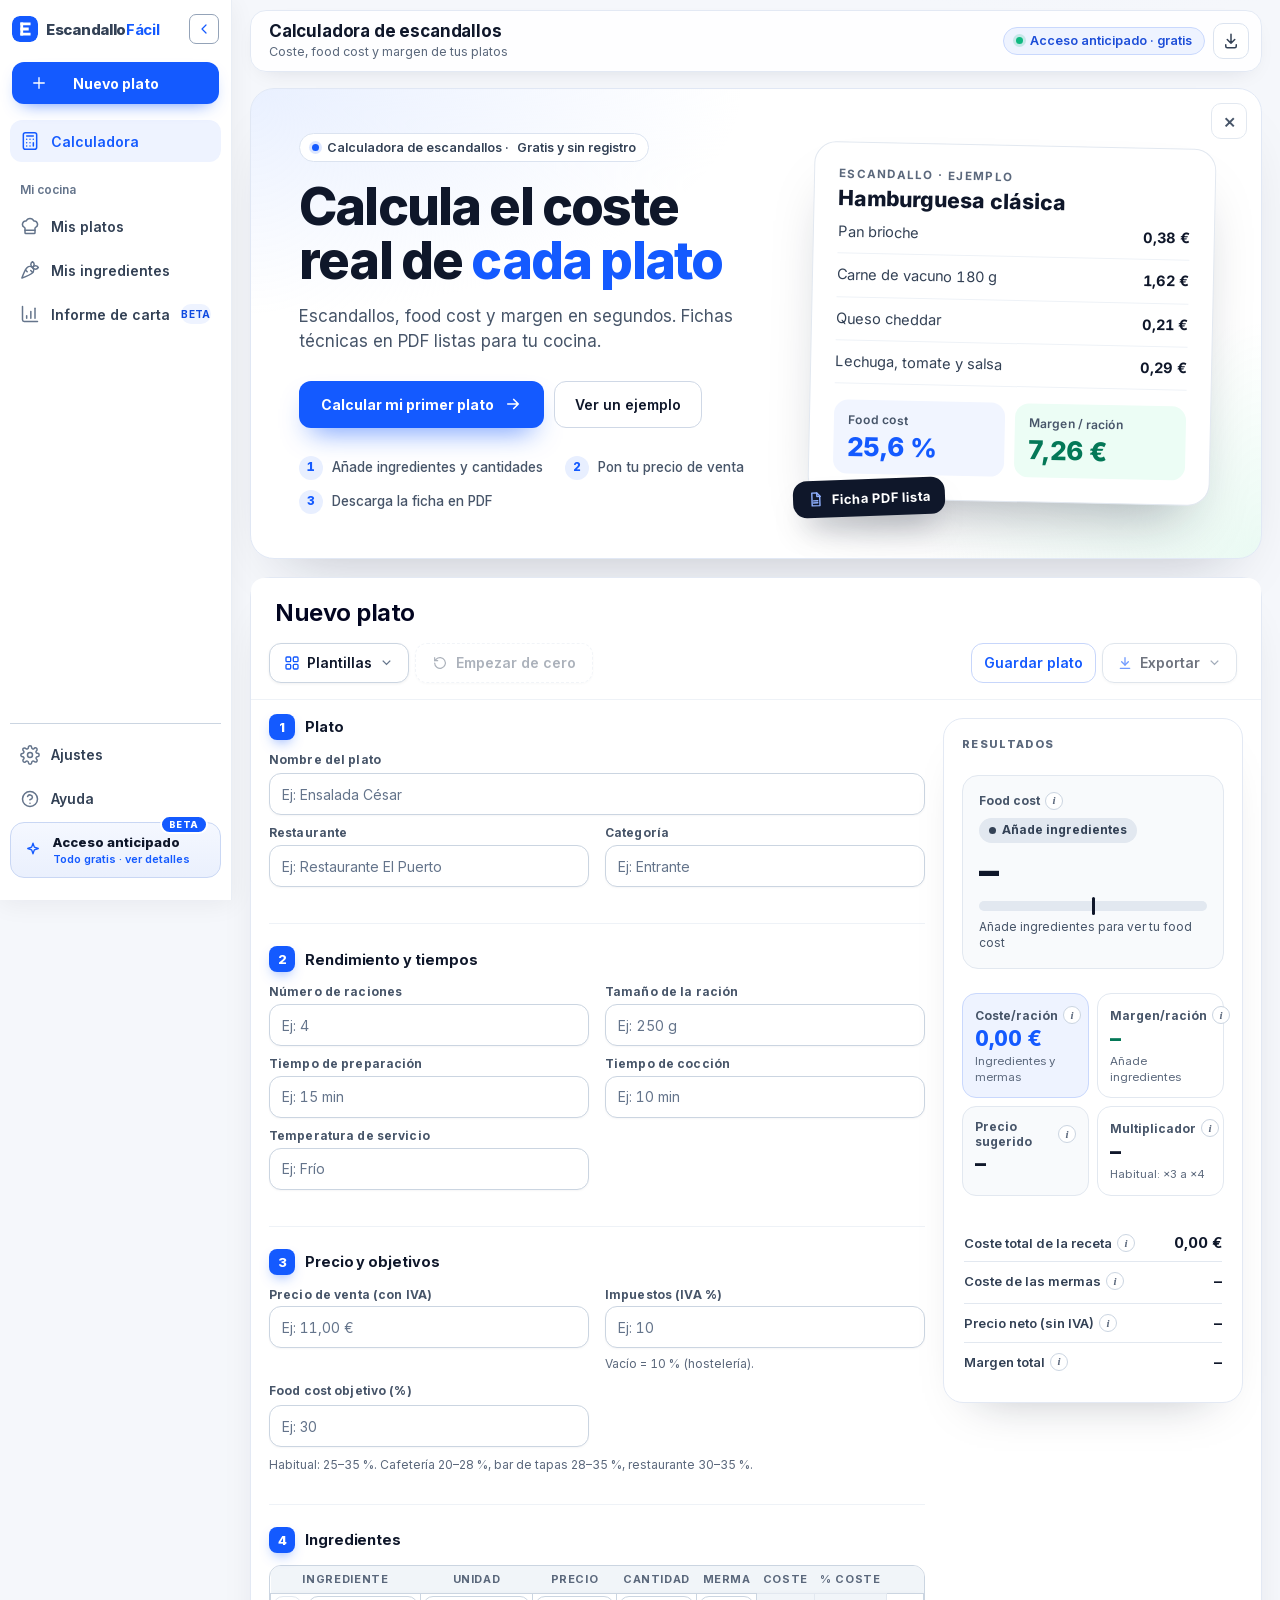
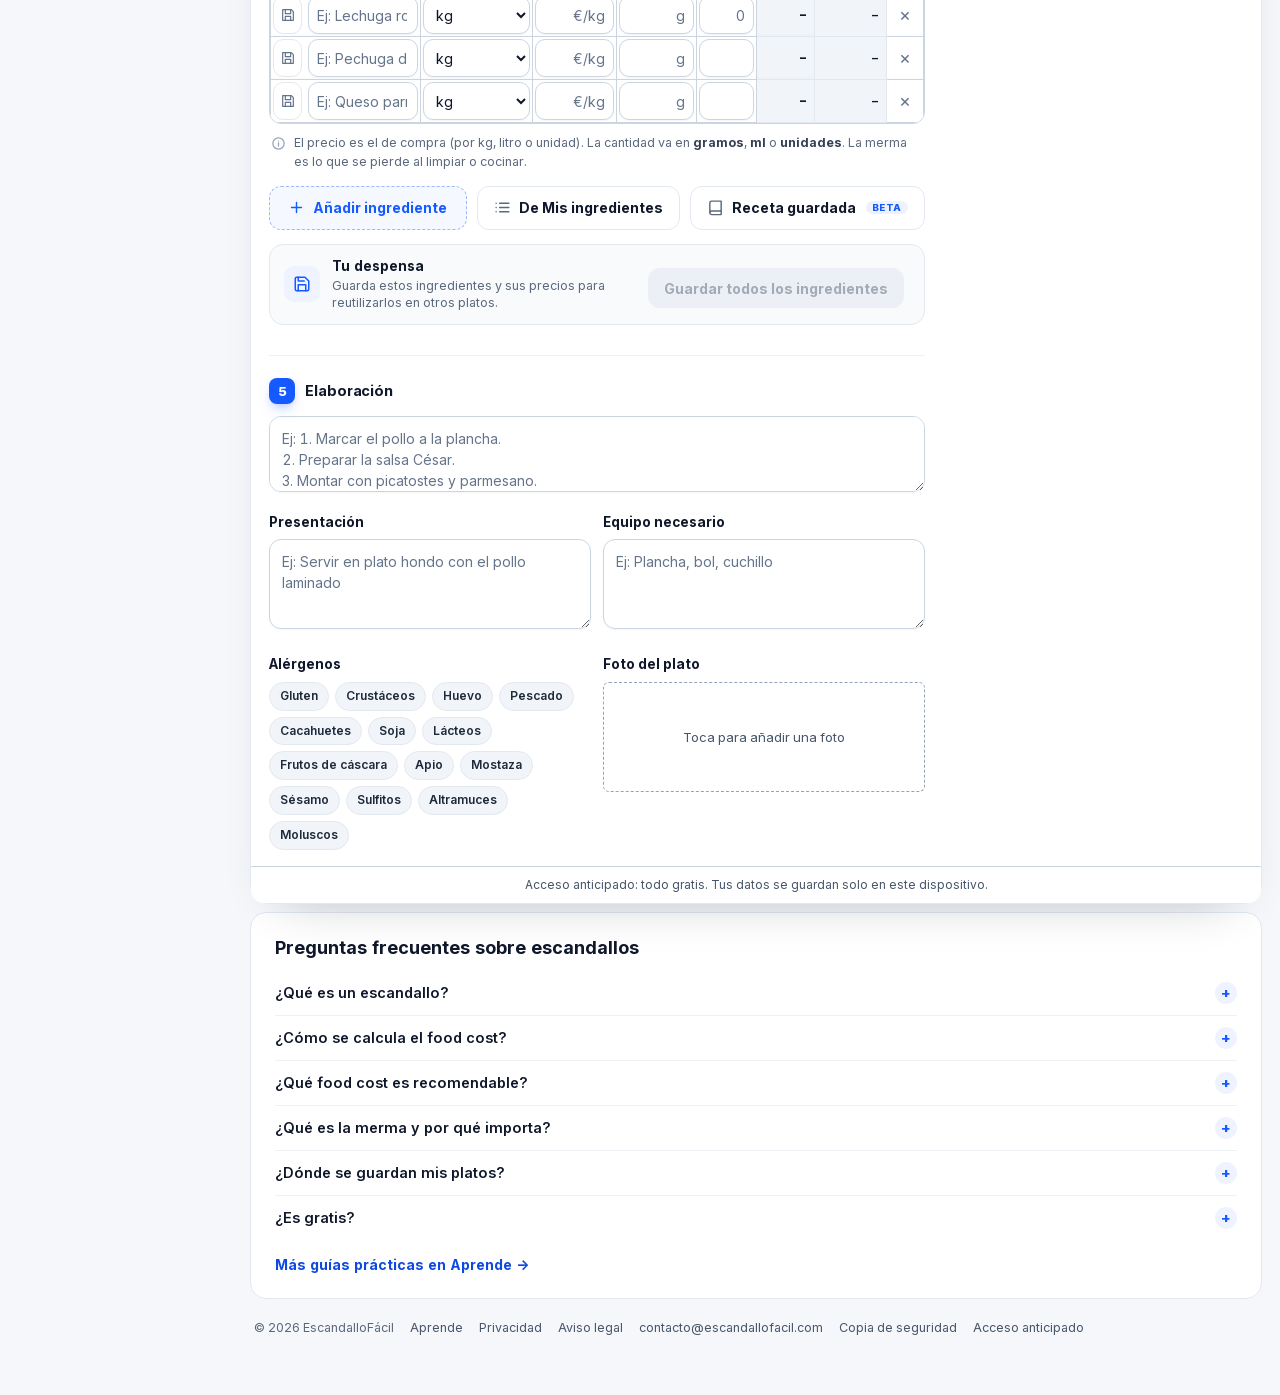
==== commit a0eabef4: "Bloque 2: etiqueta BETA, menú Exportar, ficha vacía más limpia, tortilla del anuncio, email de conta" ====
--- a/index.html
+++ b/index.html
@@ -2123,6 +2123,32 @@
 :root:root:root:root:root:root:root:root .ip-l:hover{text-decoration:underline}
 :root:root:root:root:root:root:root:root .ip-l[hidden]{display:none!important}
 @media(max-width:560px){:root:root:root:root:root:root:root:root .hp-lg{grid-template-columns:1fr}}
+
+/* ---- Etiqueta BETA de Acceso anticipado: en la esquina, sin chocar con el texto ---- */
+:root:root:root:root:root:root:root:root body.launch .spro{position:relative;overflow:visible}
+:root:root:root:root:root:root:root:root body.launch .spro .pc-name::after{position:absolute;top:-8px;right:12px;margin:0;padding:2px 7px;border:2px solid #fff;border-radius:99px;background:#145aff;color:#fff;font:800 9px/1.3 Inter,system-ui,sans-serif;letter-spacing:.06em;vertical-align:0}
+
+/* ---- Bloque 2: barra de acciones más limpia ---- */
+:root:root:root:root:root:root:root:root .exp-wrap{position:relative;display:inline-flex}
+:root:root:root:root:root:root:root:root .exp-menu{left:auto!important;right:0!important;width:min(300px,calc(100vw - 40px))}
+:root:root:root:root:root:root:root:root .exp-menu .tm-i{display:block;width:100%;text-align:left;background:transparent!important;border:0!important;box-shadow:none!important;color:#0f172a!important;filter:none!important}
+:root:root:root:root:root:root:root:root .exp-menu .tm-i:hover,:root:root:root:root:root:root:root:root .exp-menu .tm-i:focus-visible{background:#f1f5f9!important}
+:root:root:root:root:root:root:root:root .exp-menu .tm-i b{display:block;font:700 14px/1.35 Inter,system-ui,sans-serif;color:#0f172a}
+:root:root:root:root:root:root:root:root .sheet.is-empty #saveDish{background:#fff!important;color:#145aff!important;border:1.5px solid #c7d6fb!important;box-shadow:none!important}
+:root:root:root:root:root:root:root:root .sheet.is-empty #bexp{opacity:.6}
+:root:root:root:root:root:root:root:root body.mbar-off .mbar{display:none!important}
+:root:root:root:root:root:root:root:root .seo-faq .faq-more{display:inline-block;margin-top:6px;font-weight:700;color:#0f4ae0;text-decoration:none}
+:root:root:root:root:root:root:root:root .seo-faq .faq-more:hover,:root:root:root:root:root:root:root:root .seo-faq .faq-all a:hover{text-decoration:underline}
+:root:root:root:root:root:root:root:root .seo-faq .faq-all{margin:14px 0 0;font-size:14px}
+:root:root:root:root:root:root:root:root .seo-faq .faq-all a{font-weight:700;color:#0f4ae0;text-decoration:none}
+
+:root:root:root:root:root:root:root:root .tools .exp-wrap{order:5!important}
+:root:root:root:root:root:root:root:root .tools #saveDish{order:4!important}
+@media(max-width:700px){
+ :root:root:root:root:root:root:root:root .tools #saveDish{grid-column:1!important;grid-row:2!important}
+ :root:root:root:root:root:root:root:root .tools .exp-wrap{grid-column:2!important;grid-row:2!important;display:flex;width:100%;min-width:0}
+ :root:root:root:root:root:root:root:root .tools .exp-btn{width:100%}
+}
 </style>
 </head>
 <body><div class="app" id="app"><aside aria-label="Menú principal" class="side" id="side"><div class="side-top"><a aria-label="EscandalloFácil" class="brand" href="#"><span class="logo"><svg aria-hidden="true" viewBox="0 0 28 28"><rect width="28" height="28" rx="8" fill="#145aff"></rect><path d="M9 7h3v14H9z" fill="#ffffff"></path><path d="M9 7h11v3H9z" fill="#ffffff"></path><path d="M9 12.5h9v3H9z" fill="#ffffff"></path><path d="M9 18h11v3H9z" fill="#ffffff"></path></svg></span><span class="bn">Escandallo<b>Fácil</b></span></a><button aria-expanded="true" aria-label="Contraer o abrir menú" class="sbtn" id="stoggle" type="button"><svg aria-hidden="true" class="ic" viewbox="0 0 24 24"><path d="m15 18-6-6 6-6"></path></svg></button></div><div class="side-cta"><button class="snew" id="sNewDish" title="Empezar un plato nuevo" type="button"><svg aria-hidden="true" class="ic" viewbox="0 0 24 24"><path d="M12 5v14M5 12h14"></path></svg><span class="tx">Nuevo plato</span></button></div><nav aria-label="Secciones" class="snav"><div class="sgrp">Calculadora</div><button class="si on" id="sCalc" title="Volver a la calculadora" type="button"><svg aria-hidden="true" class="ic" viewbox="0 0 24 24"><rect height="18" rx="2.5" width="14" x="5" y="3"></rect><path d="M8.5 7.5h7M8.5 12h.01M12 12h.01M15.5 12h.01M8.5 16h.01M12 16h.01M15.5 16h.01"></path></svg><span class="tx">Calculadora</span></button><div class="draft-list" hidden id="draftList" aria-label="Platos abiertos"></div><p class="draft-limit" hidden id="draftLimit" role="status"></p><button aria-controls="subTpl" aria-expanded="false" class="si" id="sTpl" title="Plantillas" type="button"><svg aria-hidden="true" class="ic" viewbox="0 0 24 24"><rect height="18" rx="2" width="18" x="3" y="3"></rect><path d="M3 9h18M9 21V9"></path></svg><span class="tx">Plantillas</span><svg aria-hidden="true" class="ic chev" viewbox="0 0 24 24"><path d="m6 9 6 6 6-6"></path></svg></button><div class="sub" hidden="" id="subTpl"></div><div class="sgrp">Mi cocina</div><button class="si" id="sDishes" title="Mis platos" type="button"><svg aria-hidden="true" class="ic" viewbox="0 0 24 24"><circle cx="12" cy="12" r="9"></circle><circle cx="12" cy="12" r="4"></circle></svg><span class="tx">Mis platos</span><span class="pill" id="pDishes"></span></button><button class="si" id="sIngredients" title="Mis ingredientes" type="button"><svg aria-hidden="true" class="ic" viewbox="0 0 24 24"><path d="M8 6h13M8 12h13M8 18h13"></path><path d="M3 6h.01M3 12h.01M3 18h.01"></path></svg><span class="tx">Mis ingredientes</span><span class="pill" id="pIngredients"></span></button><button class="si" data-lock="Informe de carta" id="sReport" title="Informe de carta · Plan Pro" type="button"><svg aria-hidden="true" class="ic" viewbox="0 0 24 24"><path d="M4 20V10M10 20V4M16 20v-7M22 20H2"></path></svg><span class="tx">Informe de carta</span><span class="pill pro">PRO</span></button><div class="sgrp">Exportar</div><button class="si" data-proxy="bpdf" title="Ficha en PDF" type="button"><svg aria-hidden="true" class="ic" viewbox="0 0 24 24"><path d="M14 3H7a2 2 0 0 0-2 2v14a2 2 0 0 0 2 2h10a2 2 0 0 0 2-2V8Z"></path><path d="M14 3v5h5M9 13h6M9 17h6"></path></svg><span class="tx">Ficha en PDF</span></button><button class="si" data-proxy="brec" title="Receta en PDF" type="button"><svg aria-hidden="true" class="ic" viewbox="0 0 24 24"><rect height="17" rx="2" width="14" x="5" y="4"></rect><path d="M9 4h6v3H9zM9 12h6M9 16h4"></path></svg><span class="tx">Receta en PDF</span></button></nav><div class="side-bot"><button class="si" id="sSettings" title="Ajustes" type="button"><svg aria-hidden="true" class="ic" viewbox="0 0 24 24"><circle cx="12" cy="12" r="3"></circle><path d="M19.4 15a1.7 1.7 0 0 0 .3 1.8l.1.1a2 2 0 1 1-2.8 2.8l-.1-.1a1.7 1.7 0 0 0-1.8-.3 1.7 1.7 0 0 0-1 1.5V21a2 2 0 1 1-4 0v-.1a1.7 1.7 0 0 0-1.1-1.5 1.7 1.7 0 0 0-1.8.3l-.1.1a2 2 0 1 1-2.8-2.8l.1-.1a1.7 1.7 0 0 0 .3-1.8 1.7 1.7 0 0 0-1.5-1H3a2 2 0 1 1 0-4h.1a1.7 1.7 0 0 0 1.5-1.1 1.7 1.7 0 0 0-.3-1.8l-.1-.1a2 2 0 1 1 2.8-2.8l.1.1a1.7 1.7 0 0 0 1.8.3H9a1.7 1.7 0 0 0 1-1.5V3a2 2 0 1 1 4 0v.1a1.7 1.7 0 0 0 1 1.5 1.7 1.7 0 0 0 1.8-.3l.1-.1a2 2 0 1 1 2.8 2.8l-.1.1a1.7 1.7 0 0 0-.3 1.8V9a1.7 1.7 0 0 0 1.5 1H21a2 2 0 1 1 0 4h-.1a1.7 1.7 0 0 0-1.5 1z"></path></svg><span class="tx">Ajustes</span></button><button class="si" id="sHelp" title="Ayuda" type="button"><svg aria-hidden="true" class="ic" viewbox="0 0 24 24"><circle cx="12" cy="12" r="9"></circle><path d="M9.1 9a3 3 0 0 1 5.8 1c0 2-3 3-3 3M12 17h.01"></path></svg><span class="tx">Ayuda</span></button><button class="si" id="blogin" title="Iniciar sesión" type="button"><svg aria-hidden="true" class="ic" viewbox="0 0 24 24"><circle cx="12" cy="8" r="4"></circle><path d="M4 21a8 8 0 0 1 16 0"></path></svg><span class="tx">Iniciar sesión</span></button><button class="spro" id="bprem" title="Ver planes" type="button"><span class="pc-top"><svg aria-hidden="true" class="ic" viewbox="0 0 24 24"><path d="M12 3l1.8 5.2L19 10l-5.2 1.8L12 17l-1.8-5.2L5 10l5.2-1.8Z"></path></svg><span class="tx"><b class="pc-name">Plan Gratuito</b><small class="pc-sub">Ver planes</small></span></span><span class="pmeters"><span class="pm" id="pmD"><span class="pm-t"><span>Platos</span><b></b></span><i class="pm-b"><em></em></i></span><span class="pm" id="pmI"><span class="pm-t"><span>Ingredientes</span><b></b></span><i class="pm-b"><em></em></i></span></span></button></div></aside><div class="main"><header class="appbar" id="appbar"><button aria-label="Abrir menú" class="hamb" id="smenu" type="button"><svg aria-hidden="true" class="ic" viewbox="0 0 24 24"><path d="M4 6h16M4 12h16M4 18h16"></path></svg></button><span class="ab-logo"><svg aria-hidden="true" viewBox="0 0 28 28"><rect width="28" height="28" rx="8" fill="#145aff"></rect><path d="M9 7h3v14H9zM9 7h11v3H9zM9 12.5h9v3H9zM9 18h11v3H9z" fill="#ffffff"></path></svg></span><div class="ab-copy"><h1 id="abTitle">Calculadora de escandallos</h1><p id="abSub">Coste, food cost y margen de tus platos</p></div><div class="ab-right"><button class="ab-pill" id="abEarly" type="button" title="Qué incluye el acceso anticipado"><i></i>Acceso anticipado · gratis</button><button aria-label="Copia de seguridad" class="ab-ic" id="abData" title="Copia de seguridad de tus datos" type="button"><svg aria-hidden="true" viewBox="0 0 24 24"><path d="M12 3v12M7 10l5 5 5-5"></path><path d="M5 17v2a2 2 0 0 0 2 2h10a2 2 0 0 0 2-2v-2"></path></svg></button><button aria-label="Nuevo plato" class="ab-new" id="abNew" title="Nuevo plato" type="button"><svg aria-hidden="true" viewBox="0 0 24 24"><path d="M12 5v14M5 12h14"></path></svg><span>Nuevo plato</span></button></div></header><section aria-labelledby="heroTitle" class="hero" id="hero"><button aria-label="Ocultar presentación" class="hero-x" id="heroX" title="Ocultar" type="button">×</button><div class="hero-copy"><span class="hero-eyebrow"><i></i><span class="he-long">Calculadora de escandallos · </span>Gratis y sin registro</span><h2 class="hero-title" id="heroTitle">Calcula el coste real de <em>cada plato</em></h2><p class="hero-sub">Escandallos, food cost y margen en segundos. Fichas técnicas en PDF listas para tu cocina.</p><div class="hero-cta"><button class="hero-go" id="heroStart" type="button">Calcular mi primer plato<svg aria-hidden="true" viewBox="0 0 24 24"><path d="M5 12h14M13 6l6 6-6 6"></path></svg></button><button class="hero-alt" id="heroDemo" type="button">Ver un ejemplo</button></div><ol class="hero-steps"><li><b>1</b><span>Añade ingredientes y cantidades</span></li><li><b>2</b><span>Pon tu precio de venta</span></li><li><b>3</b><span>Descarga la ficha en PDF</span></li></ol></div><div aria-hidden="true" class="hero-visual"><div class="hv-card"><div class="hv-k">ESCANDALLO · EJEMPLO</div><div class="hv-t">Hamburguesa clásica</div><div class="hv-row"><span>Pan brioche</span><b>0,38 €</b></div><div class="hv-row"><span>Carne de vacuno 180 g</span><b>1,62 €</b></div><div class="hv-row"><span>Queso cheddar</span><b>0,21 €</b></div><div class="hv-row"><span>Lechuga, tomate y salsa</span><b>0,29 €</b></div><div class="hv-big"><div><small>Food cost</small><b>25,6 %</b></div><div class="g"><small>Margen / ración</small><b>7,26 €</b></div></div></div><div class="hv-badge"><svg viewBox="0 0 24 24"><path d="M7 3h7l4 4v14H7z"></path><path d="M14 3v5h5M9 14h6M9 17h6"></path></svg>Ficha PDF lista</div></div></section><script>try{if(localStorage.getItem("escandallo-facil-hero-hidden")==="1")document.getElementById("hero").hidden=true}catch(e){}</script><section class="library dish-view" id="dishView" aria-live="polite" hidden></section><section class="library" id="libraryView" aria-live="polite" hidden><div class="library-head"><div><span class="lib-eyebrow" id="libraryEyebrow">MI COCINA · ESTE DISPOSITIVO</span><h2 id="libraryTitle">Mis platos</h2><p id="libraryDescription">Tus fichas guardadas en este navegador.</p></div><button class="lib-new" id="libraryNew" type="button">+ Nuevo plato</button></div><div class="library-note"><span>Los datos se guardan localmente y no se sincronizan entre dispositivos.</span><span class="lib-count-wrap"><span id="libraryCount"></span><button class="lib-backup" id="libBackup" type="button" title="Descargar o importar una copia de tus datos">Copia de seguridad</button><button class="lib-clear" hidden id="libClear" type="button">Eliminar todos</button><button class="lib-upgrade" id="libUpgrade" type="button" hidden>Ver planes</button></span></div><div class="library-grid" id="libraryItems"></div></section><div class="sheet">
@@ -2131,8 +2157,7 @@
 <button class="save-action" id="saveDish" type="button">Guardar plato</button><span class="save-status" id="saveStatus" role="status" aria-live="polite"></span>
 
 <span class="sp"></span>
-<button class="ex" id="bpdf"><svg aria-hidden="true" class="action-ic" viewBox="0 0 24 24"><path d="M7 3h7l4 4v14H7z"></path><path d="M14 3v5h5M9 14h6M9 17h6"></path></svg>Exportar PDF</button>
-<button class="ex" id="brec"><svg aria-hidden="true" class="action-ic" viewBox="0 0 24 24"><path d="M6 4h12v16H6z"></path><path d="M9 8h6M9 12h6M9 16h4"></path></svg>Exportar receta</button>
+<div class="exp-wrap"><button aria-controls="expMenu" aria-expanded="false" aria-haspopup="true" class="tpl-btn exp-btn" id="bexp" type="button"><svg aria-hidden="true" class="action-ic" viewBox="0 0 24 24"><path d="M12 4v11"></path><path d="m7 10 5 5 5-5"></path><path d="M5 20h14"></path></svg>Exportar<svg aria-hidden="true" class="tpl-chev" viewBox="0 0 24 24"><path d="m6 9 6 6 6-6"></path></svg></button><div aria-label="Exportar" class="tpl-menu exp-menu" hidden id="expMenu" role="menu"><button class="tm-i" id="bpdf" role="menuitem" type="button"><b>Ficha técnica en PDF</b><small>Con costes, food cost y alérgenos</small></button><button class="tm-i" id="brec" role="menuitem" type="button"><b>Receta para cocina en PDF</b><small>Ingredientes y elaboración, sin precios</small></button></div></div>
 <div class="tpl-wrap"><button aria-controls="tplMenu" aria-expanded="false" aria-haspopup="true" class="tpl-btn" id="tplBtn" type="button"><svg aria-hidden="true" class="action-ic" viewBox="0 0 24 24"><rect x="3" y="3" width="7" height="7" rx="1.5"></rect><rect x="14" y="3" width="7" height="7" rx="1.5"></rect><rect x="3" y="14" width="7" height="7" rx="1.5"></rect><rect x="14" y="14" width="7" height="7" rx="1.5"></rect></svg>Plantillas<svg aria-hidden="true" class="tpl-chev" viewBox="0 0 24 24"><path d="m6 9 6 6 6-6"></path></svg></button><div aria-label="Plantillas" class="tpl-menu" hidden id="tplMenu" role="menu"></div></div><button disabled="" id="limpiar"><svg aria-hidden="true" class="action-ic" viewBox="0 0 24 24"><path d="M4 12a8 8 0 1 0 2.3-5.7L4 8.5"></path><path d="M4 4v4.5h4.5"></path></svg>Empezar de cero</button>
 </div>
 <div class="quota-line" hidden id="quotaLine"><div class="ql-m" id="qmD"><span>Platos</span><i class="ql-b"><em></em></i><b></b></div><div class="ql-m" id="qmI"><span>Ingredientes</span><i class="ql-b"><em></em></i><b></b></div><button id="quotaPlans" type="button">Planes ›</button></div>
@@ -2182,14 +2207,15 @@
 <div class="mk">Hecho con EscandalloFácil</div>
 <div class="foot" id="planFoot">Los datos se guardan solo en este dispositivo.</div>
 </div><section aria-labelledby="faqTitle" class="seo-faq" id="faq"><h2 id="faqTitle">Preguntas frecuentes sobre escandallos</h2>
-<details><summary>¿Qué es un escandallo?</summary><p>Es el desglose del coste de una receta: qué ingredientes lleva, cuánto de cada uno y cuánto cuesta. Con él sabes el coste real por ración y puedes fijar un precio de venta con el margen que necesitas.</p></details>
-<details><summary>¿Cómo se calcula el food cost?</summary><p>Food cost (%) = coste por ración ÷ precio de venta sin IVA × 100. Por ejemplo, un plato que cuesta 3 € y se vende a 12 € sin IVA tiene un food cost del 25 %. La calculadora lo hace automáticamente a partir de tus ingredientes.</p></details>
-<details><summary>¿Qué food cost es recomendable?</summary><p>Depende del tipo de negocio, pero muchos restaurantes trabajan con un food cost aproximado de entre el 25 % y el 35 %. Puedes fijar tu propio objetivo y la calculadora te sugiere el precio de venta para alcanzarlo.</p></details>
-<details><summary>¿Qué es la merma y por qué importa?</summary><p>Es la parte del producto que se pierde al limpiar, pelar o cocinar. Si no la cuentas, el coste real del plato sale más bajo de lo que es. Indica el porcentaje de merma de cada ingrediente y se incluirá en el coste.</p></details>
+<details><summary>¿Qué es un escandallo?</summary><p>Es el desglose del coste de una receta: qué ingredientes lleva, cuánto de cada uno y cuánto cuesta. Con él sabes el coste real por ración y puedes fijar un precio de venta con el margen que necesitas. <a class="faq-more" href="/aprende/como-hacer-un-escandallo/">Leer la guía completa →</a></p></details>
+<details><summary>¿Cómo se calcula el food cost?</summary><p>Food cost (%) = coste por ración ÷ precio de venta sin IVA × 100. Por ejemplo, un plato que cuesta 3 € y se vende a 12 € sin IVA tiene un food cost del 25 %. La calculadora lo hace automáticamente a partir de tus ingredientes. <a class="faq-more" href="/aprende/food-cost/">Leer la guía completa →</a></p></details>
+<details><summary>¿Qué food cost es recomendable?</summary><p>Depende del tipo de negocio, pero muchos restaurantes trabajan con un food cost aproximado de entre el 25 % y el 35 %. Puedes fijar tu propio objetivo y la calculadora te sugiere el precio de venta para alcanzarlo. <a class="faq-more" href="/aprende/precio-de-venta-de-un-plato/">Leer la guía completa →</a></p></details>
+<details><summary>¿Qué es la merma y por qué importa?</summary><p>Es la parte del producto que se pierde al limpiar, pelar o cocinar. Si no la cuentas, el coste real del plato sale más bajo de lo que es. Indica el porcentaje de merma de cada ingrediente y se incluirá en el coste. <a class="faq-more" href="/aprende/merma-en-cocina/">Leer la guía completa →</a></p></details>
 <details><summary>¿Dónde se guardan mis platos?</summary><p>En tu propio navegador, en este dispositivo. No necesitas registrarte y nadie más los ve. Descarga una copia de seguridad de vez en cuando para no perderlos si borras los datos del navegador o cambias de dispositivo.</p></details>
 <details><summary>¿Es gratis?</summary><p>Sí. EscandalloFácil está en acceso anticipado y todas las funciones son gratuitas. Más adelante llegarán cuentas con sincronización en la nube; lo que guardes en tu dispositivo seguirá siendo tuyo.</p></details>
+<p class="faq-all"><a href="/aprende/">Más guías prácticas en Aprende →</a></p>
 </section>
-<footer class="site-foot" id="siteFoot"><span>© <span id="footYear">2026</span> EscandalloFácil</span><a href="/aprende/">Aprende</a><a href="privacidad.html">Privacidad</a><a href="aviso-legal.html">Aviso legal</a><button id="footData" type="button">Copia de seguridad</button><button id="footEarly" type="button">Acceso anticipado</button></footer></div><div class="scrim"></div><div class="mbar" id="mbar"><div><small>Food cost</small><b id="mfc">–</b></div><div><small>Margen / ración</small><b id="mmar">–</b></div><div class="mst" id="mst"></div></div></div>
+<footer class="site-foot" id="siteFoot"><span>© <span id="footYear">2026</span> EscandalloFácil</span><a href="/aprende/">Aprende</a><a href="privacidad.html">Privacidad</a><a href="aviso-legal.html">Aviso legal</a><a href="mailto:contacto@escandallofacil.com">contacto@escandallofacil.com</a><button id="footData" type="button">Copia de seguridad</button><button id="footEarly" type="button">Acceso anticipado</button></footer></div><div class="scrim"></div><div class="mbar" id="mbar"><div><small>Food cost</small><b id="mfc">–</b></div><div><small>Margen / ración</small><b id="mmar">–</b></div><div class="mst" id="mst"></div></div></div>
 
 <dialog class="saved-ingredient-dialog" id="savedIngredientDialog" aria-labelledby="savedIngredientTitle">
 <div class="saved-ingredient-head"><div><span class="lib-eyebrow">DESPENSA · SELECCIÓN RÁPIDA</span><h2 id="savedIngredientTitle">Añadir ingrediente</h2><p>Busca y añade un ingrediente guardado a esta ficha.</p></div><button aria-label="Cerrar" class="saved-ingredient-close" id="closeSavedIngredient" type="button">×</button></div>
@@ -2321,7 +2347,7 @@
  var trs=[].slice.call($("rows").children),costs=trs.map(function(tr){
   var u=tr.querySelector(".u").value,p=tr.querySelector(".p").value,q=tr.querySelector(".q").value,m=tr.querySelector(".m").value;
    return ingredientCost(u,p,q,m)}),tot=costs.reduce(function(a,b){return a+b},0);
- trs.forEach(function(tr,i){tr.querySelector(".ct").textContent=costs[i]>0?eur(costs[i]):"–";tr.querySelector(".pc").textContent=costs[i]>0&&tot>0?(costs[i]/tot*100).toFixed(1).replace(".",",")+" %":"–"});
+ trs.forEach(function(tr,i){tr.querySelector(".ct").textContent=costs[i]>0?(costs[i]<0.005?"< 0,01 €":eur(costs[i])):"–";tr.querySelector(".pc").textContent=costs[i]>0&&tot>0?(costs[i]/tot*100).toFixed(1).replace(".",",")+" %":"–"});
  var r=Math.max(1,num($("rac").value)),cr=tot/r,pvp=num($("pvp").value),iva=ivaV(),obj=objV(),neto=pvp/(1+iva/100),fc=neto>0?cr/neto*100:0;
  $("ctot").textContent=eur(tot);$("crac").textContent=eur(cr);
  var noIng=!(tot>0.0001);window.__noIng=noIng;$("neto").textContent=neto>0?eur(neto):"–";$("fc").textContent=neto>0&&!noIng?fc.toFixed(1).replace(".",",")+" %":"–";$("mar").textContent=neto>0&&!noIng?eur(neto-cr):"–";
@@ -2450,8 +2476,8 @@
 {g:"Bases",n:"Bechamel",c:"Base",r:10,t:"60 g",p:"5 min",k:"15 min",s:"Templada",a:["Gluten","Lácteos"],q:"Cazo, varillas, báscula",pr:"Base para croquetas, lasañas y gratinados.",
  i:[["Leche entera","l",0.95,500],["Mantequilla","kg",9,50],["Harina de trigo","kg",0.9,50],["Nuez moscada","kg",45,1],["Sal","kg",0.6,3]],
  e:"1. Calentar la leche.\n2. Derretir la mantequilla, añadir la harina y cocinar 2 minutos sin dorar.\n3. Verter la leche poco a poco removiendo con varillas.\n4. Cocinar 10 minutos, sazonar con sal y nuez moscada."},
-{g:"Platos",n:"Tortilla de patatas",c:"Tapa / Plato principal",r:8,t:"150 g",p:"20 min",k:"30 min",s:"Templada",v:3.5,a:["Huevo"],q:"Sartén antiadherente de 26 cm, plato llano",pr:"Servir en porción, templada, con pan.",
- i:[["Patata","kg",1.1,800,20],["Huevo","ud",0.25,8],["Cebolla","kg",1,200,12],["Aceite de oliva (fritura)","l",6,150],["Sal","kg",0.6,6]],
+{g:"Platos",n:"Tortilla de patatas",c:"Tapa / Plato principal",r:4,t:"250 g",p:"20 min",k:"30 min",s:"Templada",v:3.85,a:["Huevo"],q:"Sartén antiadherente de 26 cm, plato llano",pr:"Servir en porción, templada, con pan.",
+ i:[["Patata","kg",1.2,600,20],["Huevo","ud",0.25,6],["Cebolla","kg",1.6,125],["Aceite de oliva","l",7.5,80],["Sal","kg",0.6,5]],
  e:"1. Pelar y laminar las patatas y la cebolla.\n2. Confitarlas en aceite a fuego medio-bajo durante 20 minutos.\n3. Escurrir y mezclar con los huevos batidos y la sal.\n4. Cuajar en la sartén, dar la vuelta y terminar al gusto."},
 {g:"Platos",n:"Croquetas de jamón",c:"Tapa / Ración",r:10,t:"4 croquetas",p:"30 min",k:"15 min",s:"Caliente",v:5.5,a:["Gluten","Huevo","Lácteos"],q:"Cazo, freidora o sartén, bandeja",pr:"Servir calientes, de 4 en 4, sobre papel absorbente.",
  i:[["Leche entera","l",0.95,1000],["Mantequilla","kg",9,100],["Harina de trigo","kg",0.9,100],["Jamón serrano en taquitos","kg",14,200],["Cebolla","kg",1,80,12],["Nuez moscada","kg",45,1],["Huevo","ud",0.25,2],["Pan rallado","kg",2,150],["Aceite de girasol (fritura)","l",2.4,300]],
@@ -3638,7 +3664,8 @@
   host.innerHTML='<div class="st">'+APRENDE_CARD+'<section class="st-card"><h3>Preguntas frecuentes</h3><p>Toca una pregunta para ver la respuesta.</p>'
   +HELP_QA.map(function(q,i){return '<details class="hp-q"'+(i===0?' open':'')+'><summary>'+q[0]+'</summary><div class="hp-a">'+q[1]+'</div></details>'}).join("")+'</section>'
   +'<section class="st-card hp-contact"><div><h3>¿Una idea o un problema?</h3><p>'+(fb?'Cuéntanoslo: la app mejora con lo que nos dicen los cocineros que la usan.':'Muy pronto podrás enviarnos tus ideas desde aquí.')+'</p></div>'
-  +(fb?'<a class="st-btn pri" href="'+stEsc(fb)+'" target="_blank" rel="noopener" id="hpFeedback">Enviar sugerencia</a>':'')+'</section></div>';
+  +(fb?'<a class="st-btn pri" href="'+stEsc(fb)+'" target="_blank" rel="noopener" id="hpFeedback">Enviar sugerencia</a>':'')+'</section>'
+  +'<section class="st-card"><h3>Contacto</h3><p>Escríbenos a <a href="mailto:contacto@escandallofacil.com">contacto@escandallofacil.com</a></p></section></div>';
   var a=$("hpFeedback");if(a)a.addEventListener("click",function(){track("sugerencia_click")})}
 (function(){var base=renderLibrary;renderLibrary=function(kind){var note=document.querySelector("#libraryView .library-note");
   if(kind!=="settings"&&kind!=="help"){$("libraryView").classList.remove("st-mode");return base.apply(this,arguments)}
@@ -3757,6 +3784,19 @@
         t.blur();return}}
     var next=list[i+1];if(next)go(next);else t.blur()});
 })();
+/* ---- Menú «Exportar», estado vacío y barra inferior del móvil ---- */
+(function(){var btn=$("bexp"),menu=$("expMenu");
+  function close(){if(menu.hidden)return;menu.hidden=true;btn.setAttribute("aria-expanded","false")}
+  btn.addEventListener("click",function(e){e.stopPropagation();if(!menu.hidden){close();return}try{closeTplMenu()}catch(_){}menu.hidden=false;btn.setAttribute("aria-expanded","true");if(e.detail===0){var f=menu.querySelector(".tm-i");if(f)f.focus()}});
+  menu.addEventListener("click",function(e){if(e.target.closest(".tm-i"))close()});
+  document.addEventListener("click",function(e){if(!e.target.closest||!e.target.closest(".exp-wrap"))close()});
+  document.addEventListener("keydown",function(e){if(e.key==="Escape")close()});
+  $("tplBtn").addEventListener("click",close);
+  var sheet=document.querySelector(".sheet");
+  var base=refreshClear;refreshClear=function(){var r=base.apply(this,arguments);try{sheet.classList.toggle("is-empty",$("limpiar").disabled)}catch(_){}return r};
+  var bc=calc;calc=function(){var r=bc.apply(this,arguments);try{document.body.classList.toggle("mbar-off",!!window.__noIng)}catch(_){}return r};
+  try{calc()}catch(_){}
+})();
 /* ---- Aviso para el despliegue ---- */
 try{var cn=document.querySelector('link[rel="canonical"]');var ph="TU-"+"DOMINIO";if(cn&&cn.href.indexOf(ph)>-1&&!/^(file:)/.test(location.protocol)&&!/^(localhost|127\.0\.0\.1)$/.test(location.hostname))console.warn("EscandalloFácil: sustituye "+ph+" por tu dominio en index.html, robots.txt, sitemap.xml y aviso-legal.html.")}catch(e){}
 </script>
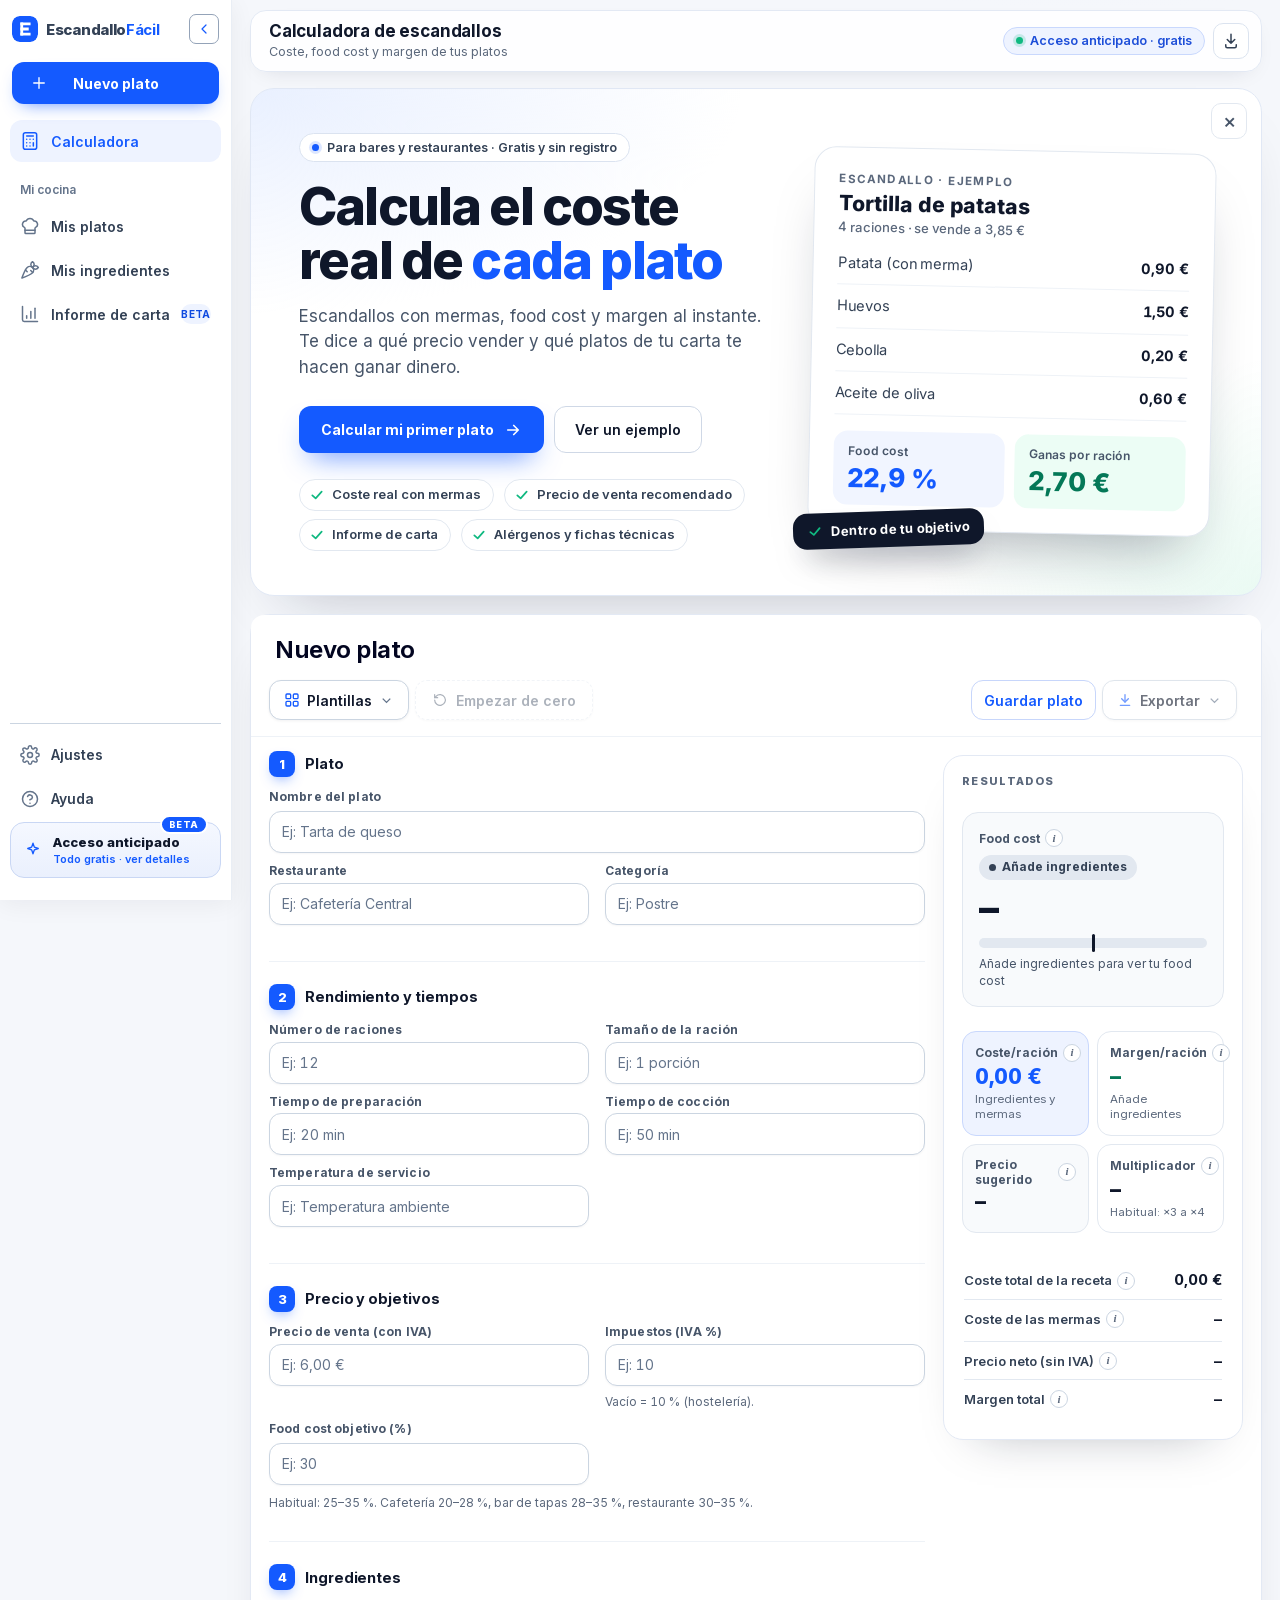
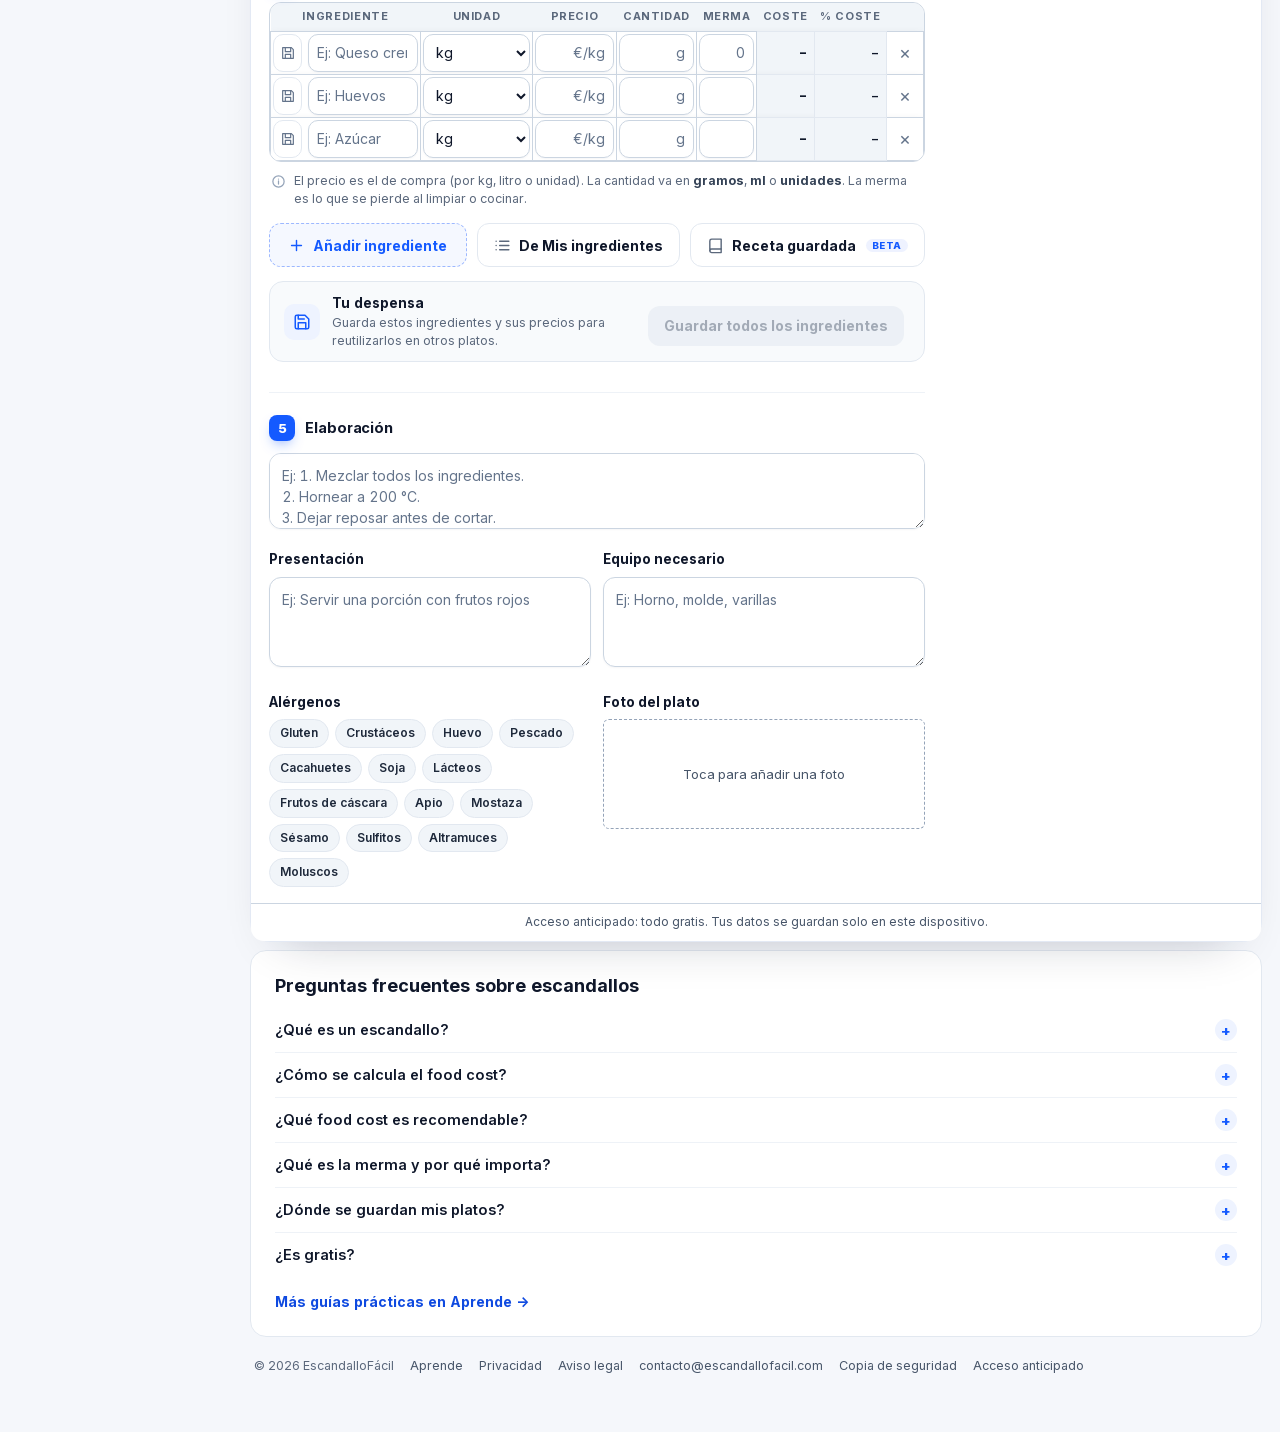
==== commit da7799cb: "Portada inteligente: nueva visita o tu carta con resumen de tus platos Co-Authored-By: Claude Opus 5" ====
--- a/index.html
+++ b/index.html
@@ -2149,9 +2149,51 @@
  :root:root:root:root:root:root:root:root .tools .exp-wrap{grid-column:2!important;grid-row:2!important;display:flex;width:100%;min-width:0}
  :root:root:root:root:root:root:root:root .tools .exp-btn{width:100%}
 }
+
+/* ---- Portada inteligente: nueva visita / vuelves a tu cocina ---- */
+:root:root:root:root:root:root:root:root .hero.is-back .hb-new{display:none!important}
+:root:root:root:root:root:root:root:root .hero:not(.is-back) .hb-back{display:none!important}
+:root:root:root:root:root:root:root:root .hero-feats{list-style:none;display:flex;flex-wrap:wrap;gap:8px 10px;margin:26px 0 0;padding:0}
+:root:root:root:root:root:root:root:root .hero-feats li{display:inline-flex;align-items:center;gap:7px;padding:7px 12px 7px 9px;border-radius:999px;background:#fff;border:1px solid #e2e8f0;color:#334155;font:600 13px/1.2 Inter,system-ui,sans-serif}
+:root:root:root:root:root:root:root:root .hero-feats svg,:root:root:root:root:root:root:root:root .hv-badge svg{width:16px;height:16px;flex:none;fill:none;stroke:#10b981;stroke-width:2.6;stroke-linecap:round;stroke-linejoin:round}
+:root:root:root:root:root:root:root:root .hero-links{display:flex;flex-wrap:wrap;gap:8px;margin-top:24px}
+:root:root:root:root:root:root:root:root .hero-links button,:root:root:root:root:root:root:root:root .hero-links a{display:inline-flex;align-items:center;padding:8px 13px;border-radius:10px;border:0;background:#eef3ff;color:#0f4ae0;font:700 13.5px/1.2 Inter,system-ui,sans-serif;text-decoration:none;cursor:pointer}
+:root:root:root:root:root:root:root:root .hero-links button:hover,:root:root:root:root:root:root:root:root .hero-links a:hover{background:#e0e9ff}
+:root:root:root:root:root:root:root:root .hv-s{margin:2px 0 6px;font:500 13px/1.4 Inter,system-ui,sans-serif;color:#5b687c}
+:root:root:root:root:root:root:root:root .hv-row span{min-width:0;overflow:hidden;text-overflow:ellipsis;white-space:nowrap;padding-right:12px}
+:root:root:root:root:root:root:root:root .hv-row b.fc-ok{color:#047857}
+:root:root:root:root:root:root:root:root .hv-row b.fc-warn{color:#b45309}
+:root:root:root:root:root:root:root:root .hv-row b.fc-bad{color:#b91c1c}
+:root:root:root:root:root:root:root:root .hv-row b.fc-none{color:#94a3b8;font-weight:600}
+:root:root:root:root:root:root:root:root .hv-badge.warn svg{stroke:#fbbf24}
+:root:root:root:root:root:root:root:root .hero.is-back #heroBackRevBox.warn{background:#fff7ed}
+:root:root:root:root:root:root:root:root .hero.is-back #heroBackRevBox.warn b{color:#b45309}
+@media(max-width:700px){
+ :root:root:root:root:root:root:root:root .hero-feats{display:grid;grid-template-columns:1fr 1fr;gap:8px;margin-top:20px}
+ :root:root:root:root:root:root:root:root .hero-feats li{font-size:12.5px;padding:8px 10px 8px 8px;border-radius:12px}
+}
+
+@media(max-width:700px){
+ :root:root:root:root:root:root:root:root .hero-links{display:grid;grid-template-columns:1fr 1fr;gap:8px}
+ :root:root:root:root:root:root:root:root .hero-links button,:root:root:root:root:root:root:root:root .hero-links a{justify-content:center;text-align:center;padding:10px 8px}
+}
+
+:root:root:root:root:root:root:root:root .hero-links{display:grid;grid-template-columns:1fr 1fr;gap:8px;max-width:400px}
+:root:root:root:root:root:root:root:root .hero-links button,:root:root:root:root:root:root:root:root .hero-links a{justify-content:center;text-align:center;padding:10px 8px}
+
+/* Portada con platos: en el móvil, resumen en 3 cifras (en el ordenador ya lo muestra la tarjeta) */
+:root:root:root:root:root:root:root:root .hero-stats{display:none}
+@media(max-width:1000px){
+ :root:root:root:root:root:root:root:root .hero.is-back .hero-stats{display:grid;grid-template-columns:repeat(3,1fr);gap:8px;margin-top:20px}
+ :root:root:root:root:root:root:root:root .hero-stats>div{padding:10px 10px 9px;border-radius:12px;background:#fff;border:1px solid #e2e8f0;text-align:center}
+ :root:root:root:root:root:root:root:root .hero-stats small{display:block;font:600 11.5px/1.25 Inter,system-ui,sans-serif;color:#5b687c}
+ :root:root:root:root:root:root:root:root .hero-stats b{display:block;margin-top:3px;font:800 19px/1.2 Inter,system-ui,sans-serif;color:#0f172a}
+ :root:root:root:root:root:root:root:root .hero-stats #hsRevBox.warn{background:#fff7ed;border-color:#fed7aa}
+ :root:root:root:root:root:root:root:root .hero-stats #hsRevBox.warn b{color:#b45309}
+}
 </style>
 </head>
-<body><div class="app" id="app"><aside aria-label="Menú principal" class="side" id="side"><div class="side-top"><a aria-label="EscandalloFácil" class="brand" href="#"><span class="logo"><svg aria-hidden="true" viewBox="0 0 28 28"><rect width="28" height="28" rx="8" fill="#145aff"></rect><path d="M9 7h3v14H9z" fill="#ffffff"></path><path d="M9 7h11v3H9z" fill="#ffffff"></path><path d="M9 12.5h9v3H9z" fill="#ffffff"></path><path d="M9 18h11v3H9z" fill="#ffffff"></path></svg></span><span class="bn">Escandallo<b>Fácil</b></span></a><button aria-expanded="true" aria-label="Contraer o abrir menú" class="sbtn" id="stoggle" type="button"><svg aria-hidden="true" class="ic" viewbox="0 0 24 24"><path d="m15 18-6-6 6-6"></path></svg></button></div><div class="side-cta"><button class="snew" id="sNewDish" title="Empezar un plato nuevo" type="button"><svg aria-hidden="true" class="ic" viewbox="0 0 24 24"><path d="M12 5v14M5 12h14"></path></svg><span class="tx">Nuevo plato</span></button></div><nav aria-label="Secciones" class="snav"><div class="sgrp">Calculadora</div><button class="si on" id="sCalc" title="Volver a la calculadora" type="button"><svg aria-hidden="true" class="ic" viewbox="0 0 24 24"><rect height="18" rx="2.5" width="14" x="5" y="3"></rect><path d="M8.5 7.5h7M8.5 12h.01M12 12h.01M15.5 12h.01M8.5 16h.01M12 16h.01M15.5 16h.01"></path></svg><span class="tx">Calculadora</span></button><div class="draft-list" hidden id="draftList" aria-label="Platos abiertos"></div><p class="draft-limit" hidden id="draftLimit" role="status"></p><button aria-controls="subTpl" aria-expanded="false" class="si" id="sTpl" title="Plantillas" type="button"><svg aria-hidden="true" class="ic" viewbox="0 0 24 24"><rect height="18" rx="2" width="18" x="3" y="3"></rect><path d="M3 9h18M9 21V9"></path></svg><span class="tx">Plantillas</span><svg aria-hidden="true" class="ic chev" viewbox="0 0 24 24"><path d="m6 9 6 6 6-6"></path></svg></button><div class="sub" hidden="" id="subTpl"></div><div class="sgrp">Mi cocina</div><button class="si" id="sDishes" title="Mis platos" type="button"><svg aria-hidden="true" class="ic" viewbox="0 0 24 24"><circle cx="12" cy="12" r="9"></circle><circle cx="12" cy="12" r="4"></circle></svg><span class="tx">Mis platos</span><span class="pill" id="pDishes"></span></button><button class="si" id="sIngredients" title="Mis ingredientes" type="button"><svg aria-hidden="true" class="ic" viewbox="0 0 24 24"><path d="M8 6h13M8 12h13M8 18h13"></path><path d="M3 6h.01M3 12h.01M3 18h.01"></path></svg><span class="tx">Mis ingredientes</span><span class="pill" id="pIngredients"></span></button><button class="si" data-lock="Informe de carta" id="sReport" title="Informe de carta · Plan Pro" type="button"><svg aria-hidden="true" class="ic" viewbox="0 0 24 24"><path d="M4 20V10M10 20V4M16 20v-7M22 20H2"></path></svg><span class="tx">Informe de carta</span><span class="pill pro">PRO</span></button><div class="sgrp">Exportar</div><button class="si" data-proxy="bpdf" title="Ficha en PDF" type="button"><svg aria-hidden="true" class="ic" viewbox="0 0 24 24"><path d="M14 3H7a2 2 0 0 0-2 2v14a2 2 0 0 0 2 2h10a2 2 0 0 0 2-2V8Z"></path><path d="M14 3v5h5M9 13h6M9 17h6"></path></svg><span class="tx">Ficha en PDF</span></button><button class="si" data-proxy="brec" title="Receta en PDF" type="button"><svg aria-hidden="true" class="ic" viewbox="0 0 24 24"><rect height="17" rx="2" width="14" x="5" y="4"></rect><path d="M9 4h6v3H9zM9 12h6M9 16h4"></path></svg><span class="tx">Receta en PDF</span></button></nav><div class="side-bot"><button class="si" id="sSettings" title="Ajustes" type="button"><svg aria-hidden="true" class="ic" viewbox="0 0 24 24"><circle cx="12" cy="12" r="3"></circle><path d="M19.4 15a1.7 1.7 0 0 0 .3 1.8l.1.1a2 2 0 1 1-2.8 2.8l-.1-.1a1.7 1.7 0 0 0-1.8-.3 1.7 1.7 0 0 0-1 1.5V21a2 2 0 1 1-4 0v-.1a1.7 1.7 0 0 0-1.1-1.5 1.7 1.7 0 0 0-1.8.3l-.1.1a2 2 0 1 1-2.8-2.8l.1-.1a1.7 1.7 0 0 0 .3-1.8 1.7 1.7 0 0 0-1.5-1H3a2 2 0 1 1 0-4h.1a1.7 1.7 0 0 0 1.5-1.1 1.7 1.7 0 0 0-.3-1.8l-.1-.1a2 2 0 1 1 2.8-2.8l.1.1a1.7 1.7 0 0 0 1.8.3H9a1.7 1.7 0 0 0 1-1.5V3a2 2 0 1 1 4 0v.1a1.7 1.7 0 0 0 1 1.5 1.7 1.7 0 0 0 1.8-.3l.1-.1a2 2 0 1 1 2.8 2.8l-.1.1a1.7 1.7 0 0 0-.3 1.8V9a1.7 1.7 0 0 0 1.5 1H21a2 2 0 1 1 0 4h-.1a1.7 1.7 0 0 0-1.5 1z"></path></svg><span class="tx">Ajustes</span></button><button class="si" id="sHelp" title="Ayuda" type="button"><svg aria-hidden="true" class="ic" viewbox="0 0 24 24"><circle cx="12" cy="12" r="9"></circle><path d="M9.1 9a3 3 0 0 1 5.8 1c0 2-3 3-3 3M12 17h.01"></path></svg><span class="tx">Ayuda</span></button><button class="si" id="blogin" title="Iniciar sesión" type="button"><svg aria-hidden="true" class="ic" viewbox="0 0 24 24"><circle cx="12" cy="8" r="4"></circle><path d="M4 21a8 8 0 0 1 16 0"></path></svg><span class="tx">Iniciar sesión</span></button><button class="spro" id="bprem" title="Ver planes" type="button"><span class="pc-top"><svg aria-hidden="true" class="ic" viewbox="0 0 24 24"><path d="M12 3l1.8 5.2L19 10l-5.2 1.8L12 17l-1.8-5.2L5 10l5.2-1.8Z"></path></svg><span class="tx"><b class="pc-name">Plan Gratuito</b><small class="pc-sub">Ver planes</small></span></span><span class="pmeters"><span class="pm" id="pmD"><span class="pm-t"><span>Platos</span><b></b></span><i class="pm-b"><em></em></i></span><span class="pm" id="pmI"><span class="pm-t"><span>Ingredientes</span><b></b></span><i class="pm-b"><em></em></i></span></span></button></div></aside><div class="main"><header class="appbar" id="appbar"><button aria-label="Abrir menú" class="hamb" id="smenu" type="button"><svg aria-hidden="true" class="ic" viewbox="0 0 24 24"><path d="M4 6h16M4 12h16M4 18h16"></path></svg></button><span class="ab-logo"><svg aria-hidden="true" viewBox="0 0 28 28"><rect width="28" height="28" rx="8" fill="#145aff"></rect><path d="M9 7h3v14H9zM9 7h11v3H9zM9 12.5h9v3H9zM9 18h11v3H9z" fill="#ffffff"></path></svg></span><div class="ab-copy"><h1 id="abTitle">Calculadora de escandallos</h1><p id="abSub">Coste, food cost y margen de tus platos</p></div><div class="ab-right"><button class="ab-pill" id="abEarly" type="button" title="Qué incluye el acceso anticipado"><i></i>Acceso anticipado · gratis</button><button aria-label="Copia de seguridad" class="ab-ic" id="abData" title="Copia de seguridad de tus datos" type="button"><svg aria-hidden="true" viewBox="0 0 24 24"><path d="M12 3v12M7 10l5 5 5-5"></path><path d="M5 17v2a2 2 0 0 0 2 2h10a2 2 0 0 0 2-2v-2"></path></svg></button><button aria-label="Nuevo plato" class="ab-new" id="abNew" title="Nuevo plato" type="button"><svg aria-hidden="true" viewBox="0 0 24 24"><path d="M12 5v14M5 12h14"></path></svg><span>Nuevo plato</span></button></div></header><section aria-labelledby="heroTitle" class="hero" id="hero"><button aria-label="Ocultar presentación" class="hero-x" id="heroX" title="Ocultar" type="button">×</button><div class="hero-copy"><span class="hero-eyebrow"><i></i><span class="he-long">Calculadora de escandallos · </span>Gratis y sin registro</span><h2 class="hero-title" id="heroTitle">Calcula el coste real de <em>cada plato</em></h2><p class="hero-sub">Escandallos, food cost y margen en segundos. Fichas técnicas en PDF listas para tu cocina.</p><div class="hero-cta"><button class="hero-go" id="heroStart" type="button">Calcular mi primer plato<svg aria-hidden="true" viewBox="0 0 24 24"><path d="M5 12h14M13 6l6 6-6 6"></path></svg></button><button class="hero-alt" id="heroDemo" type="button">Ver un ejemplo</button></div><ol class="hero-steps"><li><b>1</b><span>Añade ingredientes y cantidades</span></li><li><b>2</b><span>Pon tu precio de venta</span></li><li><b>3</b><span>Descarga la ficha en PDF</span></li></ol></div><div aria-hidden="true" class="hero-visual"><div class="hv-card"><div class="hv-k">ESCANDALLO · EJEMPLO</div><div class="hv-t">Hamburguesa clásica</div><div class="hv-row"><span>Pan brioche</span><b>0,38 €</b></div><div class="hv-row"><span>Carne de vacuno 180 g</span><b>1,62 €</b></div><div class="hv-row"><span>Queso cheddar</span><b>0,21 €</b></div><div class="hv-row"><span>Lechuga, tomate y salsa</span><b>0,29 €</b></div><div class="hv-big"><div><small>Food cost</small><b>25,6 %</b></div><div class="g"><small>Margen / ración</small><b>7,26 €</b></div></div></div><div class="hv-badge"><svg viewBox="0 0 24 24"><path d="M7 3h7l4 4v14H7z"></path><path d="M14 3v5h5M9 14h6M9 17h6"></path></svg>Ficha PDF lista</div></div></section><script>try{if(localStorage.getItem("escandallo-facil-hero-hidden")==="1")document.getElementById("hero").hidden=true}catch(e){}</script><section class="library dish-view" id="dishView" aria-live="polite" hidden></section><section class="library" id="libraryView" aria-live="polite" hidden><div class="library-head"><div><span class="lib-eyebrow" id="libraryEyebrow">MI COCINA · ESTE DISPOSITIVO</span><h2 id="libraryTitle">Mis platos</h2><p id="libraryDescription">Tus fichas guardadas en este navegador.</p></div><button class="lib-new" id="libraryNew" type="button">+ Nuevo plato</button></div><div class="library-note"><span>Los datos se guardan localmente y no se sincronizan entre dispositivos.</span><span class="lib-count-wrap"><span id="libraryCount"></span><button class="lib-backup" id="libBackup" type="button" title="Descargar o importar una copia de tus datos">Copia de seguridad</button><button class="lib-clear" hidden id="libClear" type="button">Eliminar todos</button><button class="lib-upgrade" id="libUpgrade" type="button" hidden>Ver planes</button></span></div><div class="library-grid" id="libraryItems"></div></section><div class="sheet">
+<body><div class="app" id="app"><aside aria-label="Menú principal" class="side" id="side"><div class="side-top"><a aria-label="EscandalloFácil" class="brand" href="#"><span class="logo"><svg aria-hidden="true" viewBox="0 0 28 28"><rect width="28" height="28" rx="8" fill="#145aff"></rect><path d="M9 7h3v14H9z" fill="#ffffff"></path><path d="M9 7h11v3H9z" fill="#ffffff"></path><path d="M9 12.5h9v3H9z" fill="#ffffff"></path><path d="M9 18h11v3H9z" fill="#ffffff"></path></svg></span><span class="bn">Escandallo<b>Fácil</b></span></a><button aria-expanded="true" aria-label="Contraer o abrir menú" class="sbtn" id="stoggle" type="button"><svg aria-hidden="true" class="ic" viewbox="0 0 24 24"><path d="m15 18-6-6 6-6"></path></svg></button></div><div class="side-cta"><button class="snew" id="sNewDish" title="Empezar un plato nuevo" type="button"><svg aria-hidden="true" class="ic" viewbox="0 0 24 24"><path d="M12 5v14M5 12h14"></path></svg><span class="tx">Nuevo plato</span></button></div><nav aria-label="Secciones" class="snav"><div class="sgrp">Calculadora</div><button class="si on" id="sCalc" title="Volver a la calculadora" type="button"><svg aria-hidden="true" class="ic" viewbox="0 0 24 24"><rect height="18" rx="2.5" width="14" x="5" y="3"></rect><path d="M8.5 7.5h7M8.5 12h.01M12 12h.01M15.5 12h.01M8.5 16h.01M12 16h.01M15.5 16h.01"></path></svg><span class="tx">Calculadora</span></button><div class="draft-list" hidden id="draftList" aria-label="Platos abiertos"></div><p class="draft-limit" hidden id="draftLimit" role="status"></p><button aria-controls="subTpl" aria-expanded="false" class="si" id="sTpl" title="Plantillas" type="button"><svg aria-hidden="true" class="ic" viewbox="0 0 24 24"><rect height="18" rx="2" width="18" x="3" y="3"></rect><path d="M3 9h18M9 21V9"></path></svg><span class="tx">Plantillas</span><svg aria-hidden="true" class="ic chev" viewbox="0 0 24 24"><path d="m6 9 6 6 6-6"></path></svg></button><div class="sub" hidden="" id="subTpl"></div><div class="sgrp">Mi cocina</div><button class="si" id="sDishes" title="Mis platos" type="button"><svg aria-hidden="true" class="ic" viewbox="0 0 24 24"><circle cx="12" cy="12" r="9"></circle><circle cx="12" cy="12" r="4"></circle></svg><span class="tx">Mis platos</span><span class="pill" id="pDishes"></span></button><button class="si" id="sIngredients" title="Mis ingredientes" type="button"><svg aria-hidden="true" class="ic" viewbox="0 0 24 24"><path d="M8 6h13M8 12h13M8 18h13"></path><path d="M3 6h.01M3 12h.01M3 18h.01"></path></svg><span class="tx">Mis ingredientes</span><span class="pill" id="pIngredients"></span></button><button class="si" data-lock="Informe de carta" id="sReport" title="Informe de carta · Plan Pro" type="button"><svg aria-hidden="true" class="ic" viewbox="0 0 24 24"><path d="M4 20V10M10 20V4M16 20v-7M22 20H2"></path></svg><span class="tx">Informe de carta</span><span class="pill pro">PRO</span></button><div class="sgrp">Exportar</div><button class="si" data-proxy="bpdf" title="Ficha en PDF" type="button"><svg aria-hidden="true" class="ic" viewbox="0 0 24 24"><path d="M14 3H7a2 2 0 0 0-2 2v14a2 2 0 0 0 2 2h10a2 2 0 0 0 2-2V8Z"></path><path d="M14 3v5h5M9 13h6M9 17h6"></path></svg><span class="tx">Ficha en PDF</span></button><button class="si" data-proxy="brec" title="Receta en PDF" type="button"><svg aria-hidden="true" class="ic" viewbox="0 0 24 24"><rect height="17" rx="2" width="14" x="5" y="4"></rect><path d="M9 4h6v3H9zM9 12h6M9 16h4"></path></svg><span class="tx">Receta en PDF</span></button></nav><div class="side-bot"><button class="si" id="sSettings" title="Ajustes" type="button"><svg aria-hidden="true" class="ic" viewbox="0 0 24 24"><circle cx="12" cy="12" r="3"></circle><path d="M19.4 15a1.7 1.7 0 0 0 .3 1.8l.1.1a2 2 0 1 1-2.8 2.8l-.1-.1a1.7 1.7 0 0 0-1.8-.3 1.7 1.7 0 0 0-1 1.5V21a2 2 0 1 1-4 0v-.1a1.7 1.7 0 0 0-1.1-1.5 1.7 1.7 0 0 0-1.8.3l-.1.1a2 2 0 1 1-2.8-2.8l.1-.1a1.7 1.7 0 0 0 .3-1.8 1.7 1.7 0 0 0-1.5-1H3a2 2 0 1 1 0-4h.1a1.7 1.7 0 0 0 1.5-1.1 1.7 1.7 0 0 0-.3-1.8l-.1-.1a2 2 0 1 1 2.8-2.8l.1.1a1.7 1.7 0 0 0 1.8.3H9a1.7 1.7 0 0 0 1-1.5V3a2 2 0 1 1 4 0v.1a1.7 1.7 0 0 0 1 1.5 1.7 1.7 0 0 0 1.8-.3l.1-.1a2 2 0 1 1 2.8 2.8l-.1.1a1.7 1.7 0 0 0-.3 1.8V9a1.7 1.7 0 0 0 1.5 1H21a2 2 0 1 1 0 4h-.1a1.7 1.7 0 0 0-1.5 1z"></path></svg><span class="tx">Ajustes</span></button><button class="si" id="sHelp" title="Ayuda" type="button"><svg aria-hidden="true" class="ic" viewbox="0 0 24 24"><circle cx="12" cy="12" r="9"></circle><path d="M9.1 9a3 3 0 0 1 5.8 1c0 2-3 3-3 3M12 17h.01"></path></svg><span class="tx">Ayuda</span></button><button class="si" id="blogin" title="Iniciar sesión" type="button"><svg aria-hidden="true" class="ic" viewbox="0 0 24 24"><circle cx="12" cy="8" r="4"></circle><path d="M4 21a8 8 0 0 1 16 0"></path></svg><span class="tx">Iniciar sesión</span></button><button class="spro" id="bprem" title="Ver planes" type="button"><span class="pc-top"><svg aria-hidden="true" class="ic" viewbox="0 0 24 24"><path d="M12 3l1.8 5.2L19 10l-5.2 1.8L12 17l-1.8-5.2L5 10l5.2-1.8Z"></path></svg><span class="tx"><b class="pc-name">Plan Gratuito</b><small class="pc-sub">Ver planes</small></span></span><span class="pmeters"><span class="pm" id="pmD"><span class="pm-t"><span>Platos</span><b></b></span><i class="pm-b"><em></em></i></span><span class="pm" id="pmI"><span class="pm-t"><span>Ingredientes</span><b></b></span><i class="pm-b"><em></em></i></span></span></button></div></aside><div class="main"><header class="appbar" id="appbar"><button aria-label="Abrir menú" class="hamb" id="smenu" type="button"><svg aria-hidden="true" class="ic" viewbox="0 0 24 24"><path d="M4 6h16M4 12h16M4 18h16"></path></svg></button><span class="ab-logo"><svg aria-hidden="true" viewBox="0 0 28 28"><rect width="28" height="28" rx="8" fill="#145aff"></rect><path d="M9 7h3v14H9zM9 7h11v3H9zM9 12.5h9v3H9zM9 18h11v3H9z" fill="#ffffff"></path></svg></span><div class="ab-copy"><h1 id="abTitle">Calculadora de escandallos</h1><p id="abSub">Coste, food cost y margen de tus platos</p></div><div class="ab-right"><button class="ab-pill" id="abEarly" type="button" title="Qué incluye el acceso anticipado"><i></i>Acceso anticipado · gratis</button><button aria-label="Copia de seguridad" class="ab-ic" id="abData" title="Copia de seguridad de tus datos" type="button"><svg aria-hidden="true" viewBox="0 0 24 24"><path d="M12 3v12M7 10l5 5 5-5"></path><path d="M5 17v2a2 2 0 0 0 2 2h10a2 2 0 0 0 2-2v-2"></path></svg></button><button aria-label="Nuevo plato" class="ab-new" id="abNew" title="Nuevo plato" type="button"><svg aria-hidden="true" viewBox="0 0 24 24"><path d="M12 5v14M5 12h14"></path></svg><span>Nuevo plato</span></button></div></header><section aria-labelledby="heroTitle" class="hero" id="hero"><button aria-label="Ocultar presentación" class="hero-x" id="heroX" title="Ocultar" type="button">×</button><div class="hero-copy"><span class="hero-eyebrow"><i></i><span class="hb-new"><span class="he-long">Para bares y restaurantes · </span>Gratis y sin registro</span><span class="hb-back">Tu cocina · guardada en este dispositivo</span></span><h2 class="hero-title" id="heroTitle"><span class="hb-new">Calcula el coste real de <em>cada plato</em></span><span class="hb-back">Sigue con <em>tu carta</em></span></h2><p class="hero-sub"><span class="hb-new">Escandallos con mermas, food cost y margen al instante. Te dice a qué precio vender y qué platos de tu carta te hacen ganar dinero.</span><span class="hb-back" id="heroBackSub">Tus platos, costes y márgenes te esperan donde los dejaste.</span></p><div class="hero-cta"><button class="hero-go" id="heroStart" type="button"><span class="hb-new">Calcular mi primer plato</span><span class="hb-back">Nuevo plato</span><svg aria-hidden="true" viewBox="0 0 24 24"><path d="M5 12h14M13 6l6 6-6 6"></path></svg></button><button class="hero-alt" id="heroDemo" type="button">Ver un ejemplo</button></div><ul class="hero-feats hb-new"><li><svg aria-hidden="true" viewBox="0 0 24 24"><path d="M5 12.5 10 17 19 7"></path></svg>Coste real con mermas</li><li><svg aria-hidden="true" viewBox="0 0 24 24"><path d="M5 12.5 10 17 19 7"></path></svg>Precio de venta recomendado</li><li><svg aria-hidden="true" viewBox="0 0 24 24"><path d="M5 12.5 10 17 19 7"></path></svg>Informe de carta</li><li><svg aria-hidden="true" viewBox="0 0 24 24"><path d="M5 12.5 10 17 19 7"></path></svg>Alérgenos y fichas técnicas</li></ul><div class="hero-stats hb-back" aria-hidden="true"><div><small>Platos</small><b id="hsN">0</b></div><div><small>Food cost</small><b id="hsFc">–</b></div><div id="hsRevBox"><small>A revisar</small><b id="hsRev">0</b></div></div></div><div aria-hidden="true" class="hero-visual"><div class="hv-card hb-new"><div class="hv-k">ESCANDALLO · EJEMPLO</div><div class="hv-t">Tortilla de patatas</div><div class="hv-s">4 raciones · se vende a 3,85 €</div><div class="hv-row"><span>Patata (con merma)</span><b>0,90 €</b></div><div class="hv-row"><span>Huevos</span><b>1,50 €</b></div><div class="hv-row"><span>Cebolla</span><b>0,20 €</b></div><div class="hv-row"><span>Aceite de oliva</span><b>0,60 €</b></div><div class="hv-big"><div><small>Food cost</small><b>22,9 %</b></div><div class="g"><small>Ganas por ración</small><b>2,70 €</b></div></div></div><div class="hv-badge ok hb-new"><svg aria-hidden="true" viewBox="0 0 24 24"><path d="M5 12.5 10 17 19 7"></path></svg>Dentro de tu objetivo</div><div class="hv-card hb-back"><div class="hv-k">TUS PLATOS</div><div class="hv-t" id="heroBackT">Tus platos</div><div class="hv-s" id="heroBackS"></div><div id="heroBackRows"></div><div class="hv-big"><div><small>Food cost medio</small><b id="heroBackFc">–</b></div><div class="g" id="heroBackRevBox"><small>Platos a revisar</small><b id="heroBackRev">0</b></div></div></div><div class="hv-badge hb-back" id="heroBackBadge"><svg aria-hidden="true" viewBox="0 0 24 24"><path d="M5 12.5 10 17 19 7"></path></svg><span id="heroBackBadgeT">Todo en orden</span></div></div></section><script>try{var hh=document.getElementById("hero");if(localStorage.getItem("escandallo-facil-hero-hidden")==="1")hh.hidden=true;var dd=JSON.parse(localStorage.getItem("escandallo-facil-dishes-v1")||"[]");if(dd&&dd.length)hh.classList.add("is-back")}catch(e){}</script><section class="library dish-view" id="dishView" aria-live="polite" hidden></section><section class="library" id="libraryView" aria-live="polite" hidden><div class="library-head"><div><span class="lib-eyebrow" id="libraryEyebrow">MI COCINA · ESTE DISPOSITIVO</span><h2 id="libraryTitle">Mis platos</h2><p id="libraryDescription">Tus fichas guardadas en este navegador.</p></div><button class="lib-new" id="libraryNew" type="button">+ Nuevo plato</button></div><div class="library-note"><span>Los datos se guardan localmente y no se sincronizan entre dispositivos.</span><span class="lib-count-wrap"><span id="libraryCount"></span><button class="lib-backup" id="libBackup" type="button" title="Descargar o importar una copia de tus datos">Copia de seguridad</button><button class="lib-clear" hidden id="libClear" type="button">Eliminar todos</button><button class="lib-upgrade" id="libUpgrade" type="button" hidden>Ver planes</button></span></div><div class="library-grid" id="libraryItems"></div></section><div class="sheet">
 <div class="title" id="ttl">Nuevo plato</div>
 <div class="tools">
 <button class="save-action" id="saveDish" type="button">Guardar plato</button><span class="save-status" id="saveStatus" role="status" aria-live="polite"></span>
@@ -3191,7 +3233,7 @@
 function heroHiddenByUser(){try{return localStorage.getItem(HERO_KEY)==="1"}catch(e){return false}}
 function updateHero(){var h=$("hero");if(!h)return;var show=currentView()==="calc"&&!heroHiddenByUser()&&!window.__heroSkip;if(h.hidden===show)h.hidden=!show;var n=readStore(DISH_STORE).length,alt=$("heroDemo"),t=n?"Ver mis platos ("+n+")":"Ver un ejemplo";if(alt.textContent!==t)alt.textContent=t}
 function scrollToSheet(focus){var sh=document.querySelector(".sheet");if(!sh)return;var y=sh.getBoundingClientRect().top+window.pageYOffset-(window.innerWidth<=1000?64:84);try{window.scrollTo({top:Math.max(0,y),behavior:"smooth"})}catch(e){window.scrollTo(0,y)}if(focus)setTimeout(function(){try{$("nombre").focus({preventScroll:true})}catch(e){$("nombre").focus()}},350)}
-$("heroStart").onclick=function(){track("portada_empezar");scrollToSheet(true)};
+$("heroStart").onclick=function(){if($("hero").classList.contains("is-back")){track("portada_nuevo_plato");startNewDish();return}track("portada_empezar");scrollToSheet(true)};
 $("heroDemo").onclick=function(){if(readStore(DISH_STORE).length){$("sDishes").click();return}track("portada_ejemplo");var t=TPL.find(function(x){return x.g==="Platos"&&x.v})||TPL[0];if(dirty){pend=t;$("t3").textContent="Cargar «"+t.n+"»";$("dlg3").showModal();return}loadTpl(t);scrollToSheet(false)};
 $("heroX").onclick=function(){try{localStorage.setItem(HERO_KEY,"1")}catch(e){}$("hero").hidden=true};
 $("abEarly").onclick=function(){openEarlyAccess()};
@@ -3797,6 +3839,30 @@
   var bc=calc;calc=function(){var r=bc.apply(this,arguments);try{document.body.classList.toggle("mbar-off",!!window.__noIng)}catch(_){}return r};
   try{calc()}catch(_){}
 })();
+/* ---- Portada: resumen de tu cocina cuando ya tienes platos ---- */
+(function(){var hero=$("hero");if(!hero)return;
+  function esc(t){var d=document.createElement("div");d.textContent=t;return d.innerHTML}
+  function pct(x){return (Math.round(x*10)/10).toFixed(1).replace(".",",")+" %"}
+  function fill(){var list=readStore(DISH_STORE);if(!list.length){hero.classList.remove("is-back");return}
+    var priced=0,sum=0,rev=0,rows=[];
+    list.forEach(function(e){var m=dishNumbers(e.data||{}),st="none",txt="Sin precio";
+      if(m.neto>0&&m.cost>0){priced++;sum+=m.fc;st=m.fc<=m.obj?"ok":m.fc<=m.obj+7?"warn":"bad";if(m.fc>m.obj)rev++;txt=pct(m.fc)}
+      rows.push('<div class="hv-row"><span>'+esc(e.name||(e.data&&e.data.nombre)||"Plato")+'</span><b class="fc-'+st+'">'+txt+'</b></div>')});
+    var n=list.length,avg=priced?sum/priced:0;
+    $("heroBackT").textContent=n===1?"1 plato guardado":n+" platos guardados";
+    $("heroBackS").textContent=priced?"Food cost de cada plato":"Añade el precio de venta para ver su food cost";
+    $("heroBackRows").innerHTML=rows.slice(0,4).join("")+(n>4?'<div class="hv-row"><span>y '+(n-4)+' más</span><b class="fc-none"></b></div>':"");
+    $("heroBackFc").textContent=priced?pct(avg):"–";$("heroBackRev").textContent=String(rev);$("hsN").textContent=String(n);$("hsFc").textContent=priced?pct(avg):"–";$("hsRev").textContent=String(rev);$("hsRevBox").classList.toggle("warn",rev>0);
+    $("heroBackRevBox").classList.toggle("warn",rev>0);
+    var bd=$("heroBackBadge");bd.classList.toggle("warn",rev>0);var sv=bd.querySelector("svg");if(sv)sv.innerHTML=rev>0?'<path d="M12 8v5"></path><path d="M12 16.5h.01"></path><path d="M10.3 3.9 2.4 18a2 2 0 0 0 1.7 3h15.8a2 2 0 0 0 1.7-3L13.7 3.9a2 2 0 0 0-3.4 0z"></path>':'<path d="M5 12.5 10 17 19 7"></path>';
+    $("heroBackBadgeT").textContent=rev>0?(rev===1?"1 plato a revisar":rev+" platos a revisar"):priced?"Todo dentro de tu objetivo":"Completa los precios";
+    $("heroBackSub").textContent="Tienes "+(n===1?"1 plato guardado":n+" platos guardados")+"."+(priced?" Food cost medio: "+pct(avg)+".":"")+(rev?(rev===1?" 1 plato supera tu objetivo.":" "+rev+" platos superan tu objetivo."):priced?" Todos dentro de tu objetivo.":"")}
+  var base=updateHero;updateHero=function(){var r=base.apply(this,arguments);try{if(hero.classList.contains("is-back")||!readStore(DISH_STORE).length)fill()}catch(e){}return r};
+  
+  /* Al volver al inicio con el logo, la portada se adapta a si ya tienes platos */
+  [].forEach.call(document.querySelectorAll(".brand,.ab-logo"),function(el){el.addEventListener("click",function(){try{hero.classList.toggle("is-back",readStore(DISH_STORE).length>0);fill()}catch(e){}},true)});
+  try{fill()}catch(e){}
+})();
 /* ---- Aviso para el despliegue ---- */
 try{var cn=document.querySelector('link[rel="canonical"]');var ph="TU-"+"DOMINIO";if(cn&&cn.href.indexOf(ph)>-1&&!/^(file:)/.test(location.protocol)&&!/^(localhost|127\.0\.0\.1)$/.test(location.hostname))console.warn("EscandalloFácil: sustituye "+ph+" por tu dominio en index.html, robots.txt, sitemap.xml y aviso-legal.html.")}catch(e){}
 </script>
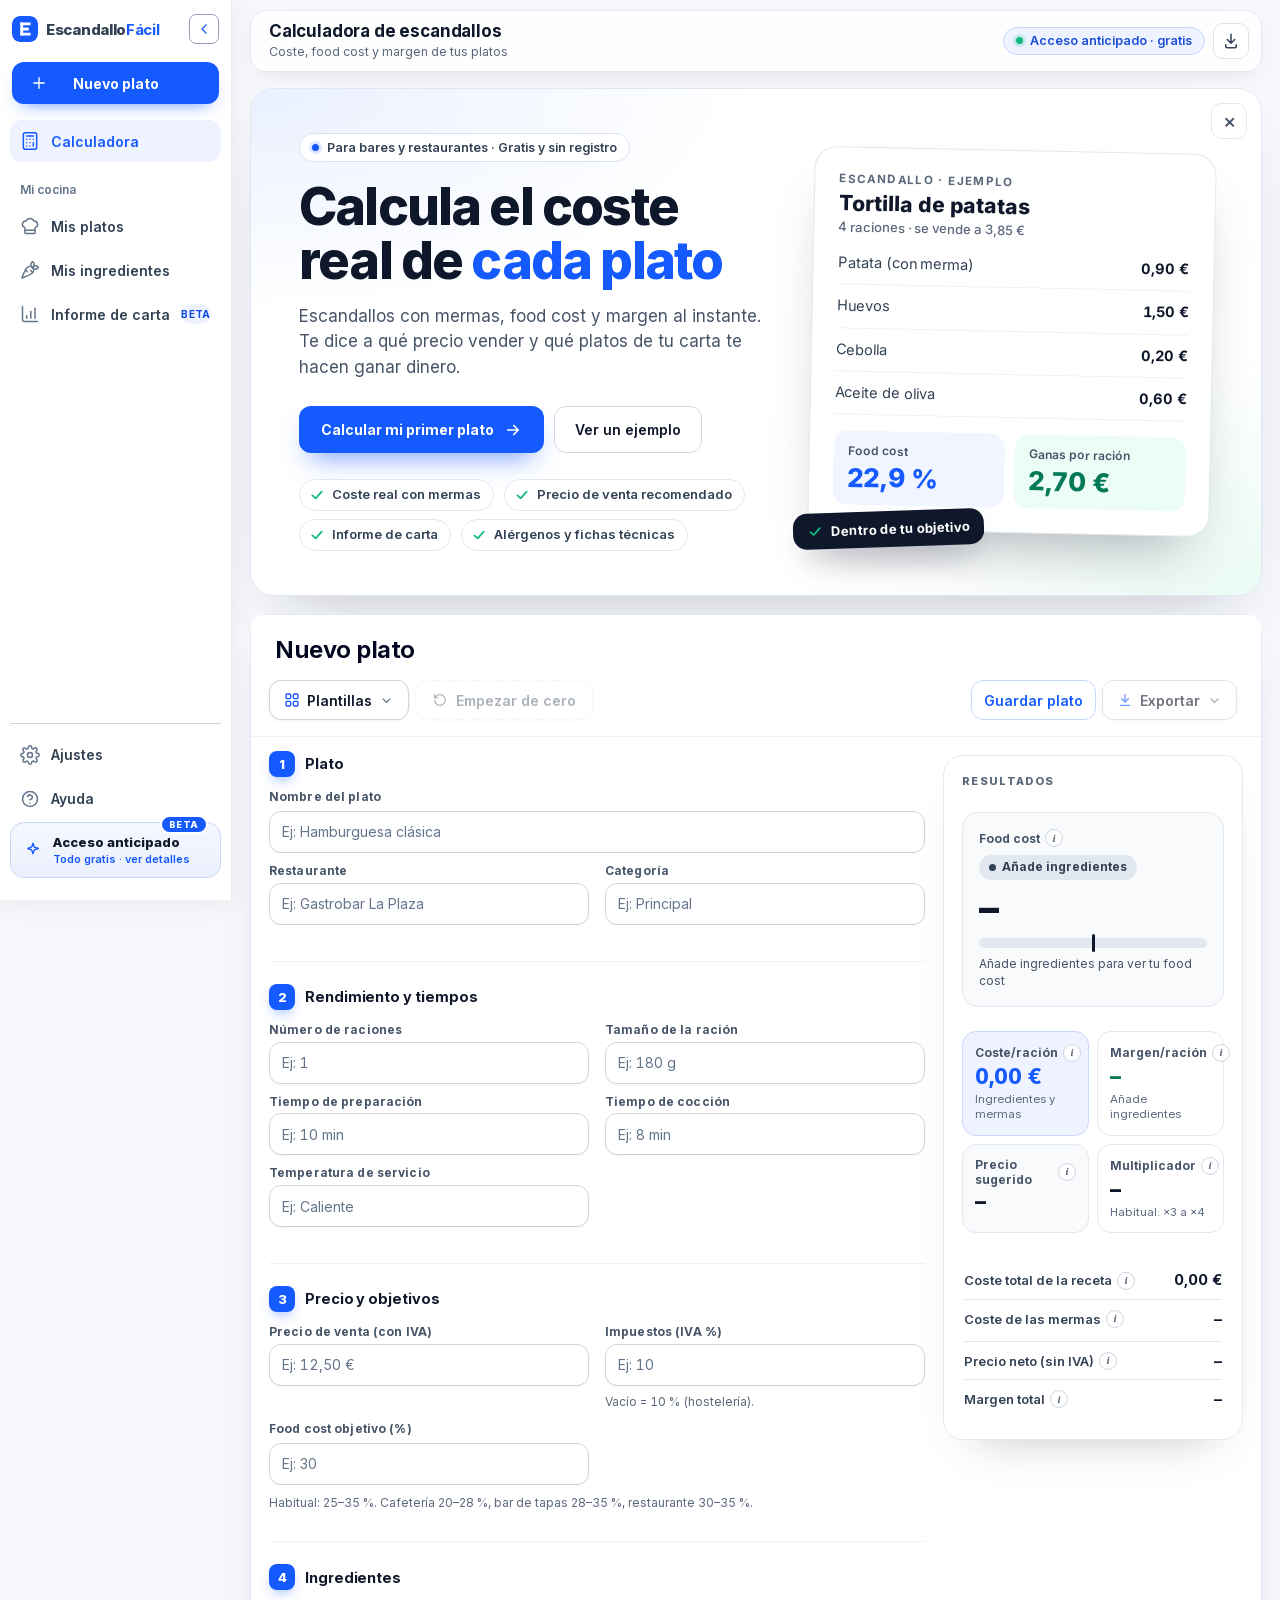
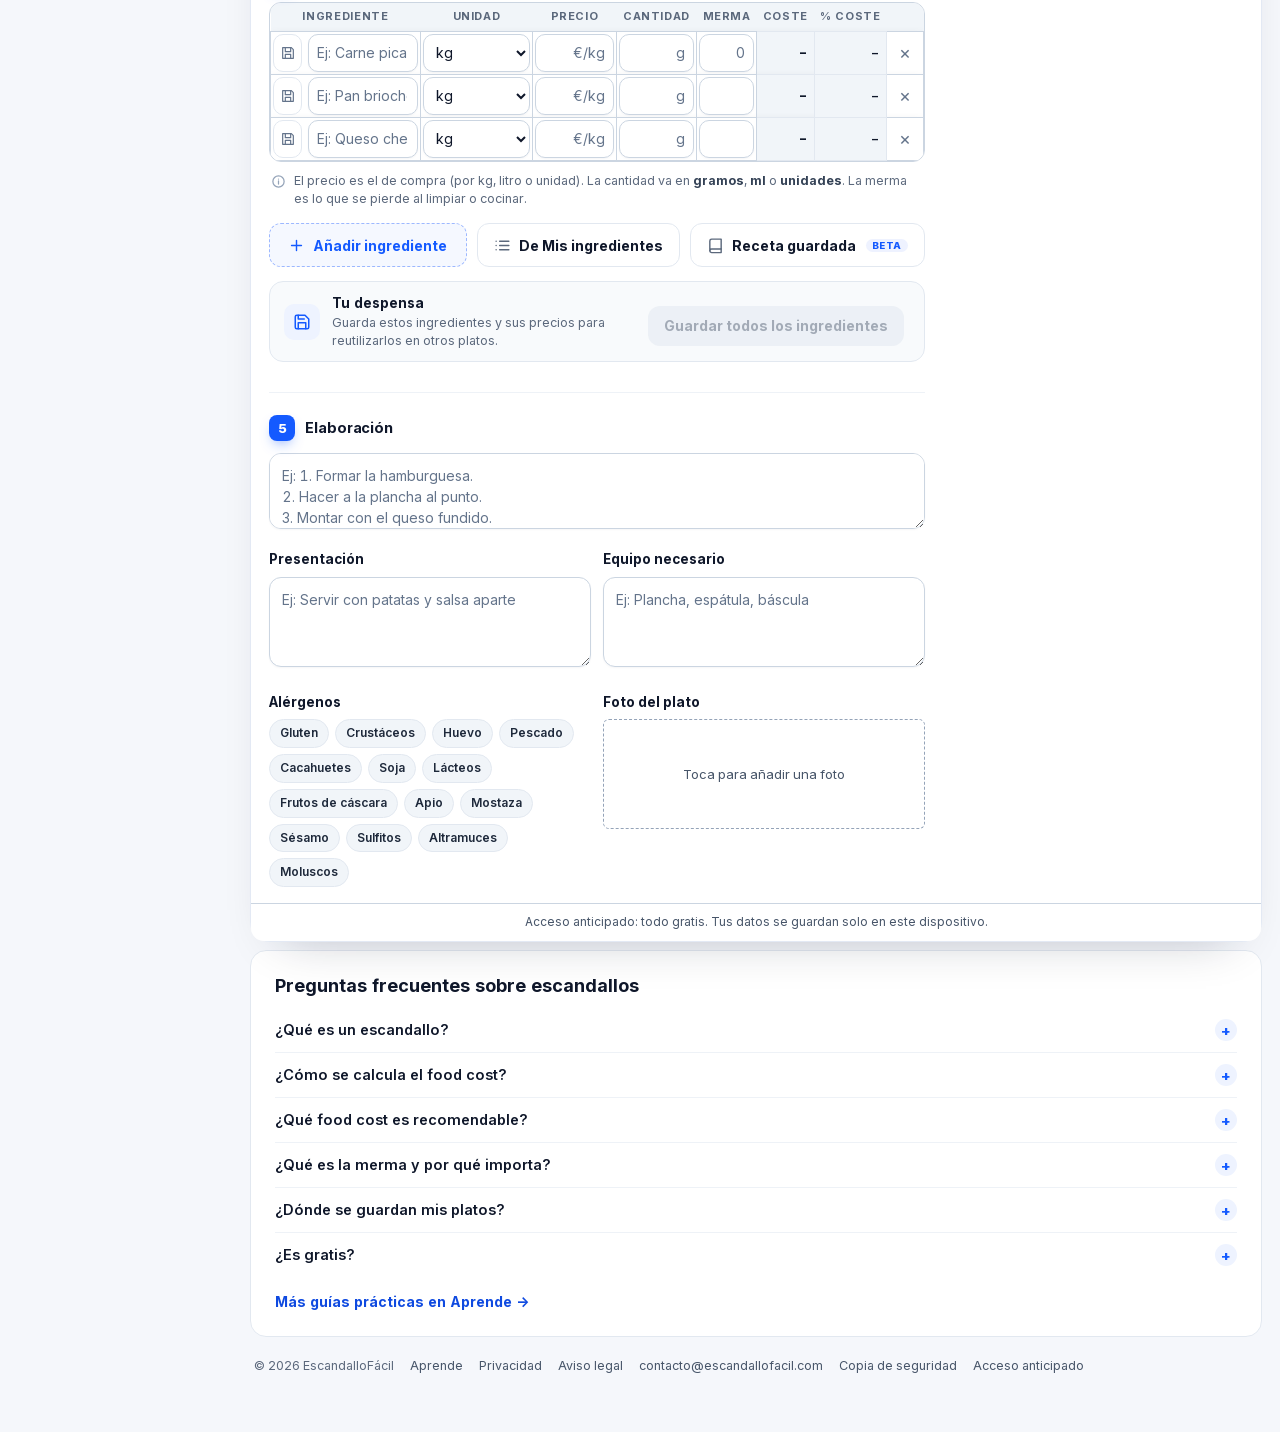
==== commit edd88b6a: "SEO: 4 guías nuevas, plantilla de Excel, imágenes para compartir, datos estructurados y sitemap Co-A" ====
--- a/index.html
+++ b/index.html
@@ -16,7 +16,7 @@
 <meta content="es_ES" property="og:locale"/>
 <meta content="summary_large_image" name="twitter:card"/>
 <meta content="index,follow,max-image-preview:large" name="robots"/>
-<script type="application/ld+json">{"@context":"https://schema.org","@type":"WebApplication","name":"EscandalloFácil","url":"https://escandallofacil.com/","applicationCategory":"BusinessApplication","operatingSystem":"Web","inLanguage":"es","description":"Calculadora de escandallos gratis para restaurantes y bares: coste por ración, food cost, margen y fichas técnicas en PDF.","offers":{"@type":"Offer","price":"0","priceCurrency":"EUR"}}</script>
+<script type="application/ld+json">{"@context": "https://schema.org", "@graph": [{"@type": "Organization", "@id": "https://escandallofacil.com/#org", "name": "EscandalloFácil", "url": "https://escandallofacil.com/", "logo": "https://escandallofacil.com/icon-512.png", "email": "contacto@escandallofacil.com", "sameAs": ["https://www.instagram.com/escandallofacilapp/"]}, {"@type": "WebSite", "@id": "https://escandallofacil.com/#web", "name": "EscandalloFácil", "url": "https://escandallofacil.com/", "inLanguage": "es-ES", "publisher": {"@id": "https://escandallofacil.com/#org"}}]}</script><script type="application/ld+json">{"@context":"https://schema.org","@type":"WebApplication","name":"EscandalloFácil","url":"https://escandallofacil.com/","applicationCategory":"BusinessApplication","operatingSystem":"Web","inLanguage":"es","description":"Calculadora de escandallos gratis para restaurantes y bares: coste por ración, food cost, margen y fichas técnicas en PDF.","offers":{"@type":"Offer","price":"0","priceCurrency":"EUR"}}</script>
 <link href="favicon.ico" rel="icon" sizes="any"/><link href="favicon.svg" rel="icon" type="image/svg+xml"/><link href="apple-touch-icon.png" rel="apple-touch-icon"/><link href="site.webmanifest" rel="manifest"/>
 <title>Calculadora de escandallos gratis para restaurantes · EscandalloFácil</title>
 <script type="application/ld+json">{"@context": "https://schema.org", "@type": "FAQPage", "mainEntity": [{"@type": "Question", "name": "¿Qué es un escandallo?", "acceptedAnswer": {"@type": "Answer", "text": "Es el desglose del coste de una receta: qué ingredientes lleva, cuánto de cada uno y cuánto cuesta. Con él sabes el coste real por ración y puedes fijar un precio de venta con el margen que necesitas."}}, {"@type": "Question", "name": "¿Cómo se calcula el food cost?", "acceptedAnswer": {"@type": "Answer", "text": "Food cost (%) = coste por ración ÷ precio de venta sin IVA × 100. Por ejemplo, un plato que cuesta 3 € y se vende a 12 € sin IVA tiene un food cost del 25 %. La calculadora lo hace automáticamente a partir de tus ingredientes."}}, {"@type": "Question", "name": "¿Qué food cost es recomendable?", "acceptedAnswer": {"@type": "Answer", "text": "Depende del tipo de negocio, pero muchos restaurantes trabajan con un food cost aproximado de entre el 25 % y el 35 %. Puedes fijar tu propio objetivo y la calculadora te sugiere el precio de venta para alcanzarlo."}}, {"@type": "Question", "name": "¿Qué es la merma y por qué importa?", "acceptedAnswer": {"@type": "Answer", "text": "Es la parte del producto que se pierde al limpiar, pelar o cocinar. Si no la cuentas, el coste real del plato sale más bajo de lo que es. Indica el porcentaje de merma de cada ingrediente y se incluirá en el coste."}}, {"@type": "Question", "name": "¿Dónde se guardan mis platos?", "acceptedAnswer": {"@type": "Answer", "text": "En tu propio navegador, en este dispositivo. No necesitas registrarte y nadie más los ve. Descarga una copia de seguridad de vez en cuando para no perderlos si borras los datos del navegador o cambias de dispositivo."}}, {"@type": "Question", "name": "¿Es gratis?", "acceptedAnswer": {"@type": "Answer", "text": "Sí. EscandalloFácil está en acceso anticipado y todas las funciones son gratuitas. Más adelante llegarán cuentas con sincronización en la nube; lo que guardes en tu dispositivo seguirá siendo tuyo."}}]}</script>
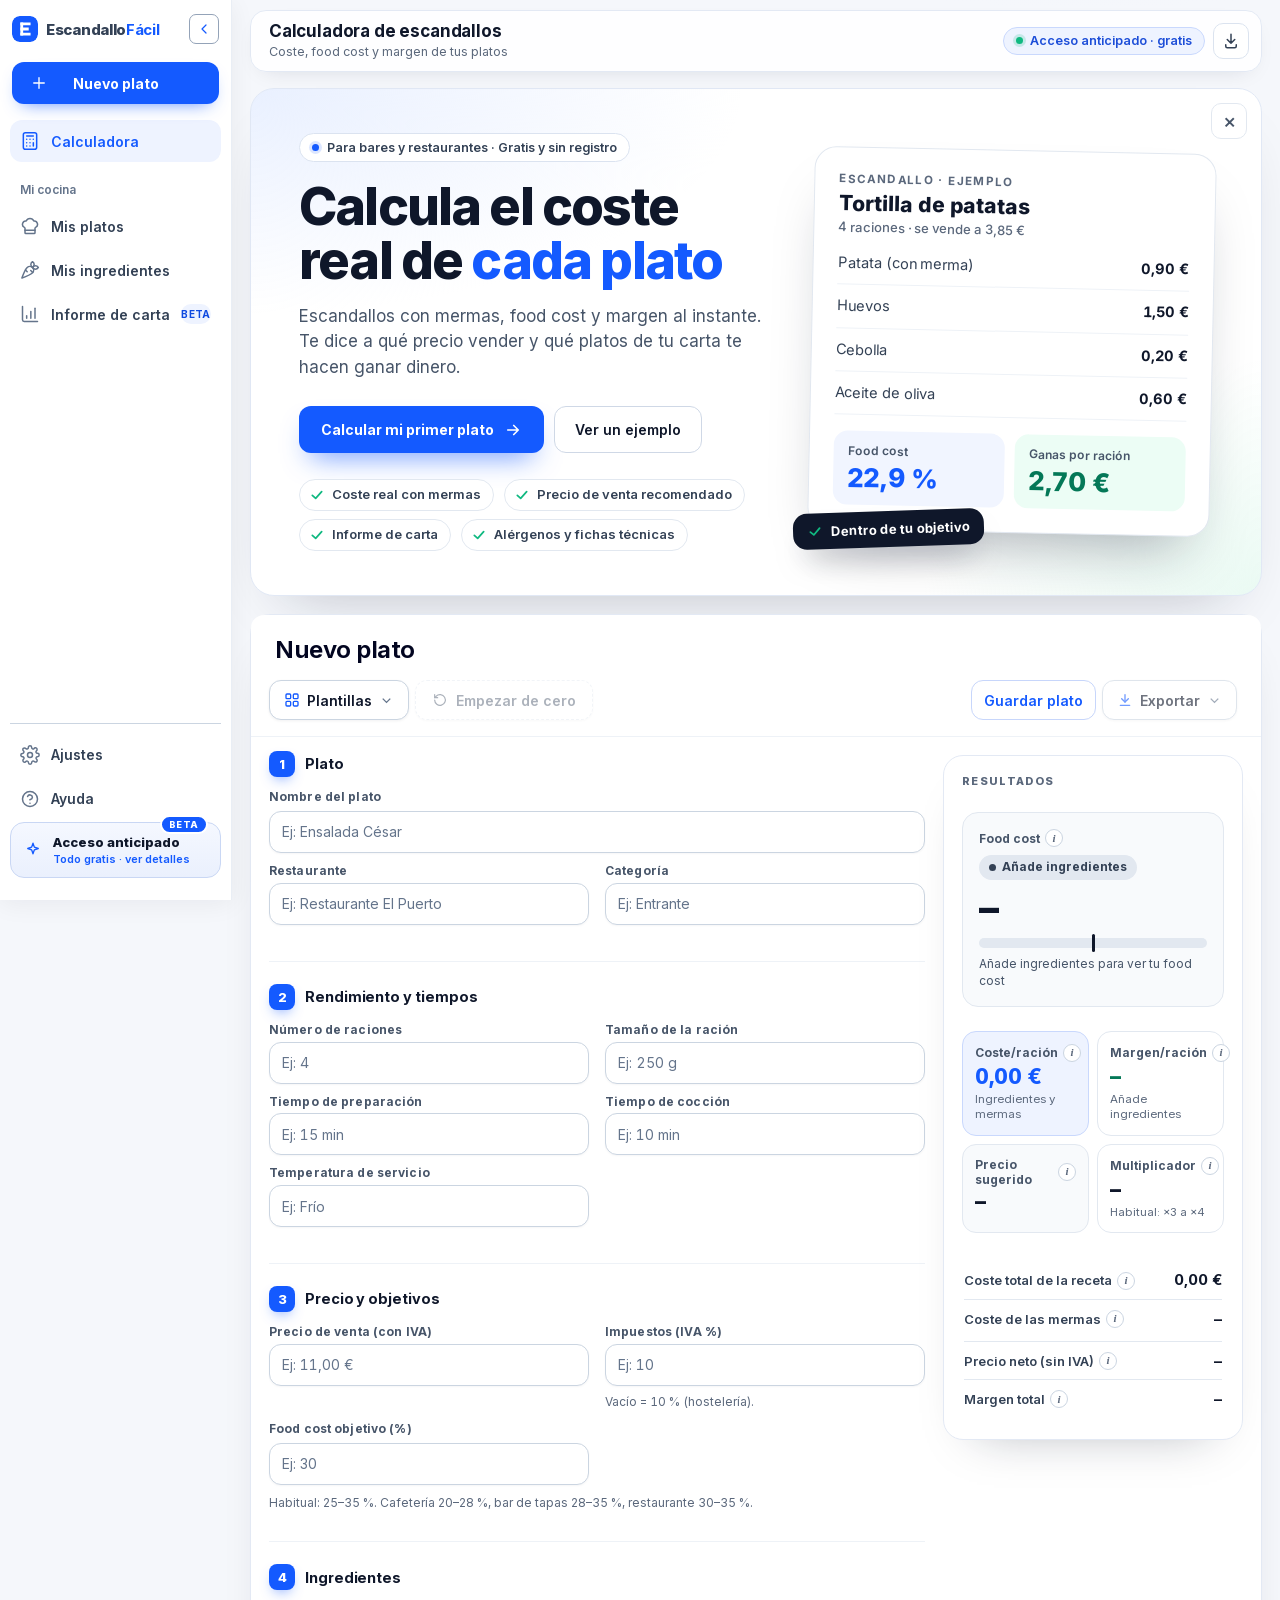
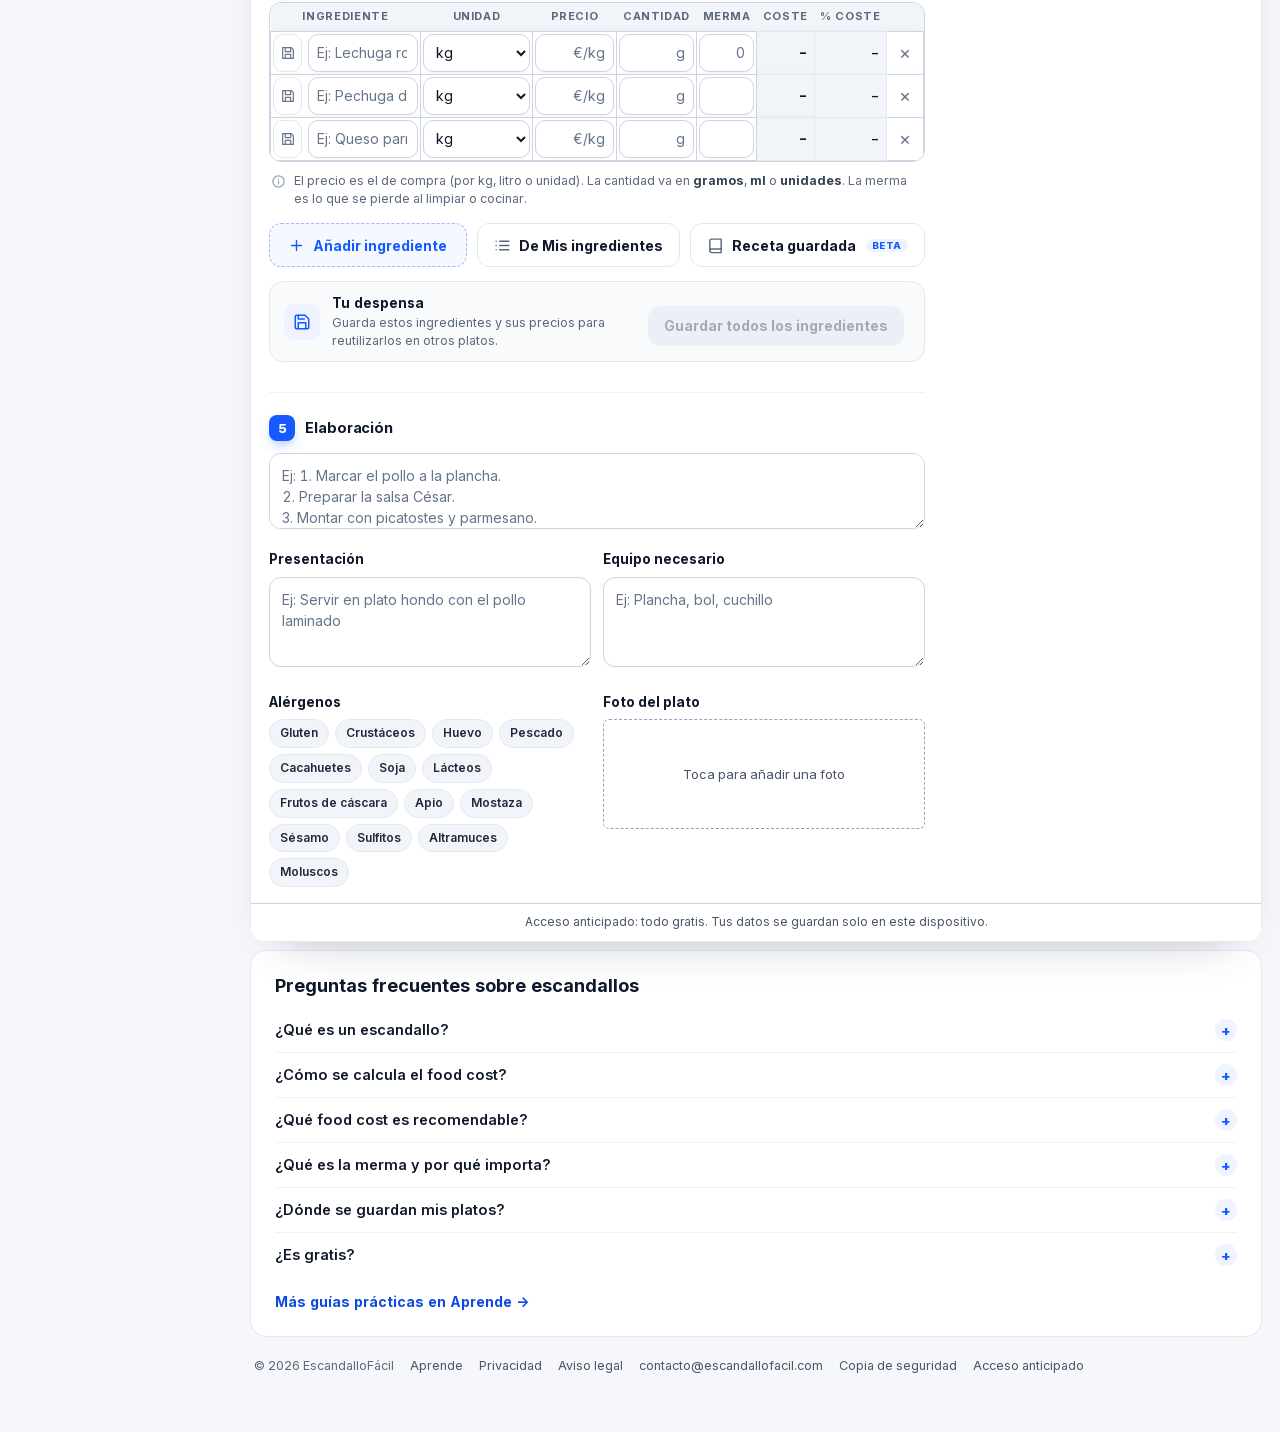
==== commit a57bb423: "Recetas como ingrediente: precio por kg con el peso de los ingredientes y aviso si el tamaño de raci" ====
--- a/index.html
+++ b/index.html
@@ -2820,7 +2820,8 @@
 };
 function recipeDependsOn(entryId,targetId,visited){if(entryId===targetId)return true;visited=visited||{};if(visited[entryId])return false;visited[entryId]=true;var entry=readStore(DISH_STORE).find(function(x){return x.id===entryId});return !!(entry&&entry.data&&(entry.data.recipeComponents||[]).some(function(ref){return recipeDependsOn(ref.id,targetId,visited)}))}
 function parseRecipeYield(text){var match=String(text||"").match(/(\d+(?:[.,]\d+)?)\s*(kilogramos?|kgs?|kg|gramos?|grs?|gr|g|mililitros?|ml|litros?|lts?|lt|l|unidades?|uds?|ud)\b/i);if(!match)return null;var amount=parseFloat(match[1].replace(",",".")),u=match[2].toLocaleLowerCase("es");if(!isFinite(amount)||amount<=0)return null;if(/^(kg|kgs|kilogram)/.test(u))return{amount:amount*1000,unit:"kg"};if(/^(g|gr|gram)/.test(u))return{amount:amount,unit:"kg"};if(/^(l|lt|lts|litro)/.test(u))return{amount:amount*1000,unit:"l"};if(/^(ml|mililitro)/.test(u))return{amount:amount,unit:"l"};return{amount:amount,unit:"ud"}}
-function recipeYieldFor(entry){var data=entry&&entry.data||{},typed=parseRecipeYield(data.tam);if(typed)return typed;var saved=data.componentYield;if(saved&&Number(saved.amount)>0&&["kg","l","ud"].indexOf(saved.unit)>=0)return{amount:Number(saved.amount),unit:saved.unit};return null}
+function recipeWeightEstimate(entry){var d=entry&&entry.data||{},rows=d.ingredients||[],g=0,ml=0,any=false;for(var i=0;i<rows.length;i++){var r=rows[i]||[],q=num(r[3]);if(!(q>0))continue;if(r[1]==="ud")return null;if(r[1]==="l")ml+=q;else g+=q;any=true}if(!any)return null;var tot=g+ml,p=Math.max(1,num(d.rac));return{total:tot,amount:tot/p,unit:ml>g?"l":"kg",portions:p}}
+function recipeYieldFor(entry){var data=entry&&entry.data||{},typed=parseRecipeYield(data.tam);if(typed)return typed;var saved=data.componentYield;if(saved&&Number(saved.amount)>0&&["kg","l","ud"].indexOf(saved.unit)>=0)return{amount:Number(saved.amount),unit:saved.unit};var est=recipeWeightEstimate(entry);if(est)return{amount:est.amount,unit:est.unit,auto:true,total:est.total};return null}
 var collectDishBeforeYieldLinks=collectDish;
 collectDish=function(){var data=collectDishBeforeYieldLinks();data.recipeComponents=[].slice.call($("rows").children).map(function(tr,index){return tr.dataset.savedRecipeId?{row:index,id:tr.dataset.savedRecipeId,yield:Number(tr.dataset.recipeYield)||0,unit:tr.dataset.recipeUnit||tr.querySelector(".u").value}:null}).filter(Boolean);var existing=currentDishId&&readStore(DISH_STORE).find(function(x){return x.id===currentDishId});if(existing&&existing.data&&existing.data.componentYield&&!parseRecipeYield(data.tam))data.componentYield=existing.data.componentYield;return data};
 updateDependentRecipeCosts=function(list,sourceId,newCost,visited){
@@ -2863,8 +2864,10 @@
 $("saveDish").onclick=saveCurrentDish;
 var pendingYieldRecipeId=null;
 function addRecipeWithYield(id,yieldInfo){var entry=readStore(DISH_STORE).find(function(x){return x.id===id});if(!entry)return;var cost=savedDishMetrics(entry).cost;if(!(cost>0)){alert("Este plato todavía no tiene un coste por ración. Completa sus ingredientes y guárdalo primero.");return}var unitPrice=yieldInfo.unit==="ud"?cost/yieldInfo.amount:cost*1000/yieldInfo.amount,quantity=yieldInfo.amount;showCalculator(false,true);var tr=placeIngredient(entry.name,yieldInfo.unit,unitPrice.toFixed(5),String(quantity),"");tr.dataset.savedRecipeId=id;tr.dataset.recipeYield=String(yieldInfo.amount);tr.dataset.recipeUnit=yieldInfo.unit;tr.querySelector(".p").step="any";tr.querySelector(".p").title="Coste por kg/litro de la receta guardada";tr.querySelector(".q").step="any";tr.querySelector(".n").title="Receta compuesta: "+entry.name+" · coste proporcional al rendimiento";calc();dirty=true;revealRow(tr)}
-function askRecipeYield(entry){pendingYieldRecipeId=entry.id;$("recipeYieldDescription").textContent="La receta «"+entry.name+"» no indica el peso o volumen de una ración. Hace falta para convertir su coste a €/kg o €/litro.";var saved=entry.data&&entry.data.componentYield;$("recipeYieldAmount").value=saved&&saved.amount?saved.amount:"";$("recipeYieldUnit").value=saved&&saved.unit==="l"?"ml":saved&&saved.unit==="ud"?"ud":"g";$("recipeYieldDialog").showModal();$("recipeYieldAmount").focus()}
-$("libraryItems").addEventListener("click",function(e){var b=e.target.closest("button[data-action=add-recipe]");if(!b)return;e.preventDefault();e.stopImmediatePropagation();var id=b.dataset.id;if(currentDishId&&recipeDependsOn(id,currentDishId,{})){alert("No se puede añadir: esta receta ya depende del plato que estás editando. Evitamos crear un ciclo de costes.");return}var entry=readStore(DISH_STORE).find(function(x){return x.id===id});if(!entry)return;var y=recipeYieldFor(entry);if(y){addRecipeWithYield(id,y);return}askRecipeYield(entry)},true);
+function yieldTxt(a,u){return String(Math.round(a)).replace(/\B(?=(\d{3})+(?!\d))/g,".")+(u==="l"?" ml":" g")}
+function recipeYieldNote(entry,y){var st=$("saveStatus");if(!st)return;st.textContent="«"+entry.name+"» se ha calculado con el peso de sus ingredientes ("+yieldTxt(y.total||y.amount,y.unit)+"). Si al cocinarla pesa distinto, indica el tamaño de la ración en la receta.";clearTimeout(recipeYieldNote._t);recipeYieldNote._t=setTimeout(function(){if(st.textContent.indexOf("se ha calculado con el peso")>0)st.textContent=""},7000)}
+function askRecipeYield(entry,est,typed){pendingYieldRecipeId=entry.id;var nm="«"+entry.name+"»",ps=est?est.portions:1;$("recipeYieldDescription").textContent=typed&&est?"En "+nm+" pone que una ración pesa "+yieldTxt(typed.amount,typed.unit)+", pero sus ingredientes suman unos "+yieldTxt(est.total,est.unit)+(ps>1?" para "+ps+" raciones":"")+". Comprueba cuánto pesa una ración para que el precio por kilo sea correcto.":est===null&&entry.data&&(entry.data.ingredients||[]).some(function(r){return r&&r[1]==="ud"&&num(r[3])>0})?"La receta "+nm+" lleva ingredientes por unidades, así que no podemos calcular su peso sola. Indica cuánto pesa una ración para convertir su coste a €/kg o €/litro.":"La receta "+nm+" no indica el peso o volumen de una ración. Hace falta para convertir su coste a €/kg o €/litro.";var saved=entry.data&&entry.data.componentYield,pre=typed&&est?est:saved;$("recipeYieldAmount").value=pre&&pre.amount?String(Math.round(pre.amount*10)/10).replace(".",","):"";$("recipeYieldUnit").value=pre&&pre.unit==="l"?"ml":pre&&pre.unit==="ud"?"ud":"g";$("recipeYieldDialog").showModal();$("recipeYieldAmount").focus()}
+$("libraryItems").addEventListener("click",function(e){var b=e.target.closest("button[data-action=add-recipe]");if(!b)return;e.preventDefault();e.stopImmediatePropagation();var id=b.dataset.id;if(currentDishId&&recipeDependsOn(id,currentDishId,{})){alert("No se puede añadir: esta receta ya depende del plato que estás editando. Evitamos crear un ciclo de costes.");return}var entry=readStore(DISH_STORE).find(function(x){return x.id===id});if(!entry)return;var y=recipeYieldFor(entry),est=recipeWeightEstimate(entry);if(y&&!y.auto&&est&&y.unit!=="ud"&&(y.amount<est.amount*0.5||y.amount>est.amount*2)){askRecipeYield(entry,est,y);return}if(y){addRecipeWithYield(id,y);if(y.auto)recipeYieldNote(entry,y);return}askRecipeYield(entry,est)},true);
 function closeYieldDialog(){pendingYieldRecipeId=null;$("recipeYieldDialog").close()}
 $("closeRecipeYield").onclick=closeYieldDialog;$("cancelRecipeYield").onclick=closeYieldDialog;
 $("confirmRecipeYield").onclick=function(){var amount=num($("recipeYieldAmount").value),choice=$("recipeYieldUnit").value;if(!(amount>0)){alert("Indica un rendimiento mayor que cero.");$("recipeYieldAmount").focus();return}var entry=readStore(DISH_STORE).find(function(x){return x.id===pendingYieldRecipeId});if(!entry){closeYieldDialog();return}var normalized=choice==="g"?{amount:amount,unit:"kg"}:choice==="ml"?{amount:amount,unit:"l"}:{amount:amount,unit:"ud"};entry.data=entry.data||{};entry.data.componentYield=normalized;entry.data.tam=String(amount)+" "+choice;entry.updatedAt=Date.now();var dishes=readStore(DISH_STORE).map(function(x){return x.id===entry.id?entry:x});if(!writeStore(DISH_STORE,dishes)){alert("No se pudo guardar el rendimiento. Revisa el espacio disponible en este dispositivo.");return}var id=entry.id;closeYieldDialog();addRecipeWithYield(id,normalized)};
